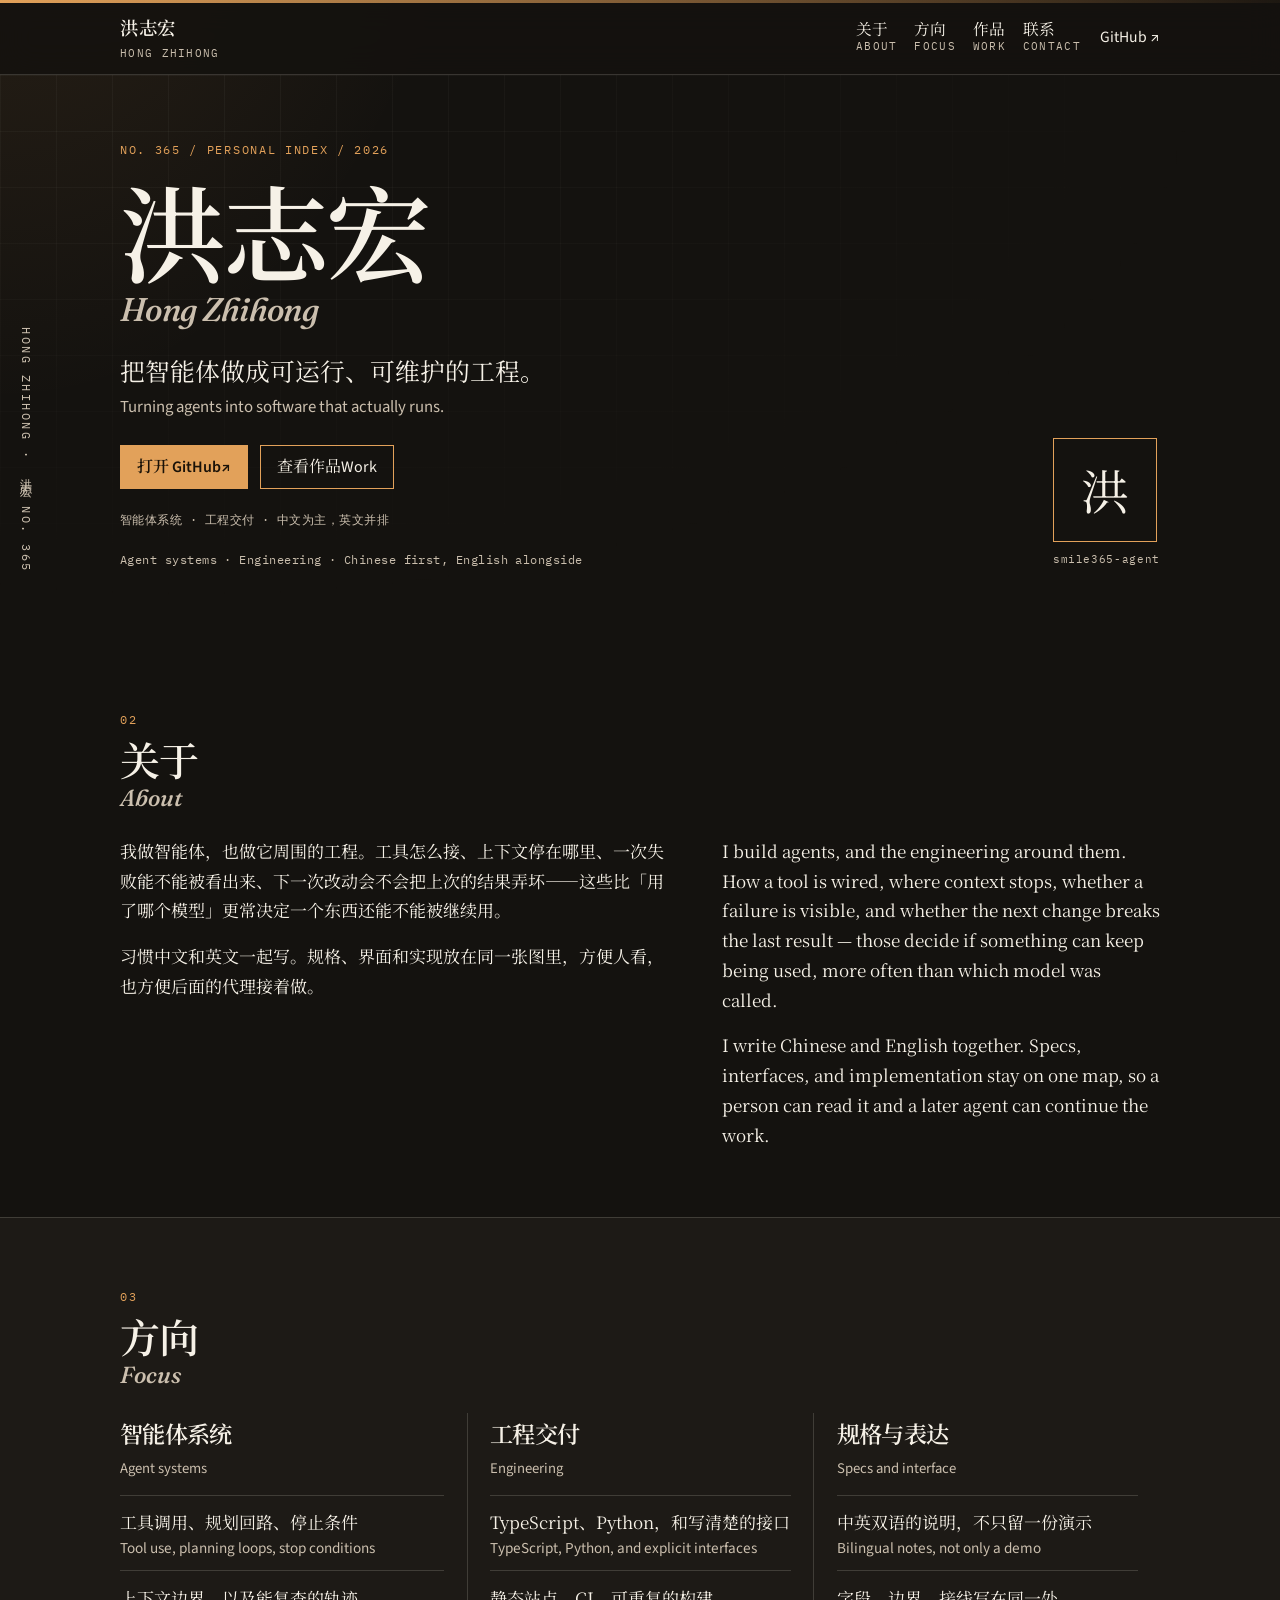
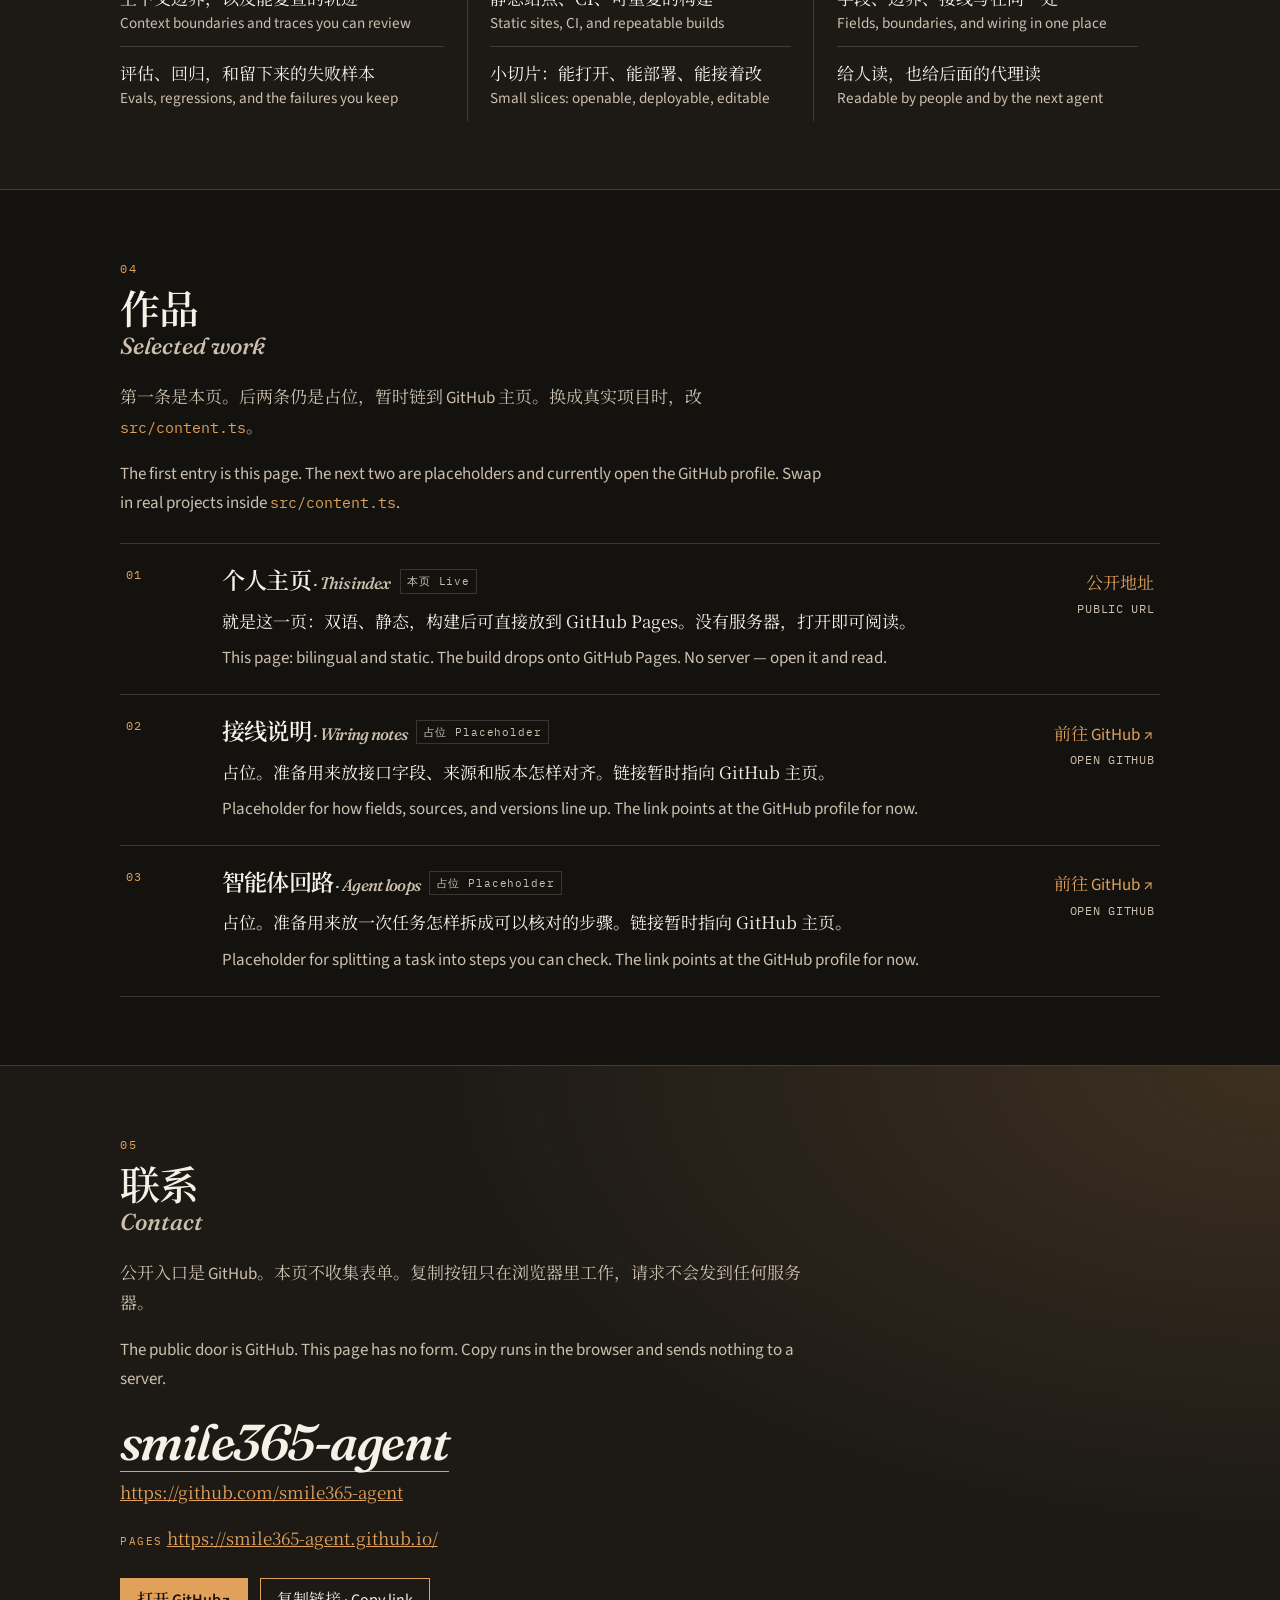
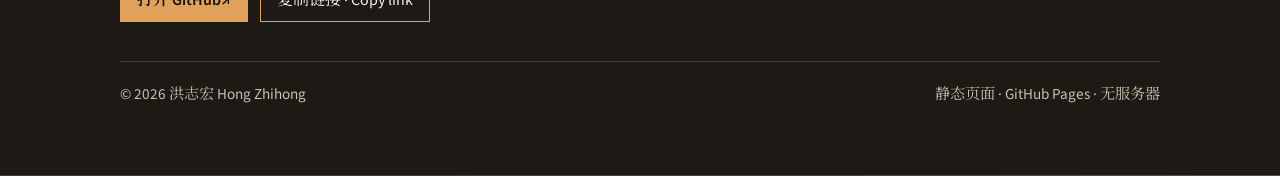
==== index.html @ 544eebd2 "Publish personal homepage" ====
<!doctype html>
<html lang="zh-CN">
  <head>
    <meta charset="UTF-8" />
    <link rel="icon" type="image/svg+xml" href="./favicon.svg" />
    <meta name="viewport" content="width=device-width, initial-scale=1.0" />
    <meta name="theme-color" content="#14120f" />
    <meta
      name="description"
      content="洪志宏 Hong Zhihong。把智能体做成可运行、可维护的工程。Personal index for agent systems and engineering."
    />
    <meta name="author" content="洪志宏" />
    <link rel="canonical" href="https://smile365-agent.github.io/" />
    <meta property="og:title" content="洪志宏 · Hong Zhihong" />
    <meta
      property="og:description"
      content="把智能体做成可运行、可维护的工程。Turning agents into software that actually runs."
    />
    <meta property="og:type" content="website" />
    <meta property="og:url" content="https://smile365-agent.github.io/" />
    <meta property="og:locale" content="zh_CN" />
    <meta property="og:locale:alternate" content="en_US" />
    <link rel="preconnect" href="https://fonts.googleapis.com" />
    <link rel="preconnect" href="https://fonts.gstatic.com" crossorigin />
    <link
      href="https://fonts.googleapis.com/css2?family=Fraunces:ital,opsz,wght@0,9..144,560;1,9..144,500&family=IBM+Plex+Mono:wght@400;500&family=Noto+Serif+SC:wght@500;600&family=Source+Sans+3:ital,wght@0,400;0,600;1,400&display=swap"
      rel="stylesheet"
    />
    <title>洪志宏 · Hong Zhihong</title>
    <script type="module">
var e=(e,t)=>()=>(t||(e((t={exports:{}}).exports,t,t.exports),e=null),t.exports),t=e((e=>{var t=Symbol.for(`react.transitional.element`),n=Symbol.for(`react.portal`),r=Symbol.for(`react.fragment`),i=Symbol.for(`react.strict_mode`),a=Symbol.for(`react.profiler`),o=Symbol.for(`react.consumer`),s=Symbol.for(`react.context`),c=Symbol.for(`react.forward_ref`),l=Symbol.for(`react.suspense`),u=Symbol.for(`react.memo`),d=Symbol.for(`react.lazy`),f=Symbol.for(`react.activity`),p=Symbol.for(`react.view_transition`),m=Symbol.iterator;function h(e){return typeof e!=`object`||!e?null:(e=m&&e[m]||e[`@@iterator`],typeof e==`function`?e:null)}var g={isMounted:function(){return!1},enqueueForceUpdate:function(){},enqueueReplaceState:function(){},enqueueSetState:function(){}},_=Object.assign,v={};function y(e,t,n){this.props=e,this.context=t,this.refs=v,this.updater=n||g}y.prototype.isReactComponent={},y.prototype.setState=function(e,t){if(typeof e!=`object`&&typeof e!=`function`&&e!=null)throw Error(`takes an object of state variables to update or a function which returns an object of state variables.`);this.updater.enqueueSetState(this,e,t,`setState`)},y.prototype.forceUpdate=function(e){this.updater.enqueueForceUpdate(this,e,`forceUpdate`)};function b(){}b.prototype=y.prototype;function ee(e,t,n){this.props=e,this.context=t,this.refs=v,this.updater=n||g}var te=ee.prototype=new b;te.constructor=ee,_(te,y.prototype),te.isPureReactComponent=!0;var ne=Array.isArray;function re(){}var x={H:null,A:null,T:null,S:null},ie=Object.prototype.hasOwnProperty;function S(e,n,r){var i=r.ref;return{$$typeof:t,type:e,key:n,ref:i===void 0?null:i,props:r}}function ae(e,t){return S(e.type,t,e.props)}function oe(e){return typeof e==`object`&&!!e&&e.$$typeof===t}function se(e){var t={"=":`=0`,":":`=2`};return`$`+e.replace(/[=:]/g,function(e){return t[e]})}var ce=/\/+/g;function le(e,t){return typeof e==`object`&&e&&e.key!=null?se(``+e.key):t.toString(36)}function ue(e){switch(e.status){case`fulfilled`:return e.value;case`rejected`:throw e.reason;default:switch(typeof e.status==`string`?e.then(re,re):(e.status=`pending`,e.then(function(t){e.status===`pending`&&(e.status=`fulfilled`,e.value=t)},function(t){e.status===`pending`&&(e.status=`rejected`,e.reason=t)})),e.status){case`fulfilled`:return e.value;case`rejected`:throw e.reason}}throw e}function de(e,r,i,a,o){var s=typeof e;(s===`undefined`||s===`boolean`)&&(e=null);var c=!1;if(e===null)c=!0;else switch(s){case`bigint`:case`string`:case`number`:c=!0;break;case`object`:switch(e.$$typeof){case t:case n:c=!0;break;case d:return c=e._init,de(c(e._payload),r,i,a,o)}}if(c)return o=o(e),c=a===``?`.`+le(e,0):a,ne(o)?(i=``,c!=null&&(i=c.replace(ce,`$&/`)+`/`),de(o,r,i,``,function(e){return e})):o!=null&&(oe(o)&&(o=ae(o,i+(o.key==null||e&&e.key===o.key?``:(``+o.key).replace(ce,`$&/`)+`/`)+c)),r.push(o)),1;c=0;var l=a===``?`.`:a+`:`;if(ne(e))for(var u=0;u<e.length;u++)a=e[u],s=l+le(a,u),c+=de(a,r,i,s,o);else if(u=h(e),typeof u==`function`)for(e=u.call(e),u=0;!(a=e.next()).done;)a=a.value,s=l+le(a,u++),c+=de(a,r,i,s,o);else if(s===`object`){if(typeof e.then==`function`)return de(ue(e),r,i,a,o);throw r=String(e),Error(`Objects are not valid as a React child (found: `+(r===`[object Object]`?`object with keys {`+Object.keys(e).join(`, `)+`}`:r)+`). If you meant to render a collection of children, use an array instead.`)}return c}function fe(e,t,n){if(e==null)return e;var r=[],i=0;return de(e,r,``,``,function(e){return t.call(n,e,i++)}),r}function pe(e){if(e._status===-1){var t=e._result,n=t();n.then(function(t){(e._status===0||e._status===-1)&&(e._status=1,e._result=t,n.status===void 0&&(n.status=`fulfilled`,n.value=t))},function(t){(e._status===0||e._status===-1)&&(e._status=2,e._result=t,n.status===void 0&&(n.status=`rejected`,n.reason=t))}),e._status===-1&&(e._status=0,e._result=n)}if(e._status===1)return e._result.default;throw e._result}var me=typeof reportError==`function`?reportError:function(e){if(typeof window==`object`&&typeof window.ErrorEvent==`function`){var t=new window.ErrorEvent(`error`,{bubbles:!0,cancelable:!0,message:typeof e==`object`&&e&&typeof e.message==`string`?String(e.message):String(e),error:e});if(!window.dispatchEvent(t))return}else if(typeof process==`object`&&typeof process.emit==`function`){process.emit(`uncaughtException`,e);return}console.error(e)};function he(e){var t=x.T,n={};n.types=t===null?null:t.types,x.T=n;try{var r=e(),i=x.S;i!==null&&i(n,r),typeof r==`object`&&r&&typeof r.then==`function`&&r.then(re,me)}catch(e){me(e)}finally{t!==null&&n.types!==null&&(t.types=n.types),x.T=t}}function ge(e){var t=x.T;if(t!==null){var n=t.types;n===null?t.types=[e]:n.indexOf(e)===-1&&n.push(e)}else he(ge.bind(null,e))}var _e={map:fe,forEach:function(e,t,n){fe(e,function(){t.apply(this,arguments)},n)},count:function(e){var t=0;return fe(e,function(){t++}),t},toArray:function(e){return fe(e,function(e){return e})||[]},only:function(e){if(!oe(e))throw Error(`React.Children.only expected to receive a single React element child.`);return e}};e.Activity=f,e.Children=_e,e.Component=y,e.Fragment=r,e.Profiler=a,e.PureComponent=ee,e.StrictMode=i,e.Suspense=l,e.ViewTransition=p,e.__CLIENT_INTERNALS_DO_NOT_USE_OR_WARN_USERS_THEY_CANNOT_UPGRADE=x,e.__COMPILER_RUNTIME={__proto__:null,c:function(e){return x.H.useMemoCache(e)}},e.addTransitionType=ge,e.cache=function(e){return function(){return e.apply(null,arguments)}},e.cacheSignal=function(){return null},e.cloneElement=function(e,t,n){if(e==null)throw Error(`The argument must be a React element, but you passed `+e+`.`);var r=_({},e.props),i=e.key;if(t!=null)for(a in t.key!==void 0&&(i=``+t.key),t)!ie.call(t,a)||a===`key`||a===`__self`||a===`__source`||a===`ref`&&t.ref===void 0||(r[a]=t[a]);var a=arguments.length-2;if(a===1)r.children=n;else if(1<a){for(var o=Array(a),s=0;s<a;s++)o[s]=arguments[s+2];r.children=o}return S(e.type,i,r)},e.createContext=function(e){return e={$$typeof:s,_currentValue:e,_currentValue2:e,_threadCount:0,Provider:null,Consumer:null},e.Provider=e,e.Consumer={$$typeof:o,_context:e},e},e.createElement=function(e,t,n){var r,i={},a=null;if(t!=null)for(r in t.key!==void 0&&(a=``+t.key),t)ie.call(t,r)&&r!==`key`&&r!==`__self`&&r!==`__source`&&(i[r]=t[r]);var o=arguments.length-2;if(o===1)i.children=n;else if(1<o){for(var s=Array(o),c=0;c<o;c++)s[c]=arguments[c+2];i.children=s}if(e&&e.defaultProps)for(r in o=e.defaultProps,o)i[r]===void 0&&(i[r]=o[r]);return S(e,a,i)},e.createRef=function(){return{current:null}},e.forwardRef=function(e){return{$$typeof:c,render:e}},e.isValidElement=oe,e.lazy=function(e){return{$$typeof:d,_payload:{_status:-1,_result:e},_init:pe}},e.memo=function(e,t){return{$$typeof:u,type:e,compare:t===void 0?null:t}},e.startTransition=he,e.unstable_useCacheRefresh=function(){return x.H.useCacheRefresh()},e.use=function(e){return x.H.use(e)},e.useActionState=function(e,t,n){return x.H.useActionState(e,t,n)},e.useCallback=function(e,t){return x.H.useCallback(e,t)},e.useContext=function(e){return x.H.useContext(e)},e.useDebugValue=function(){},e.useDeferredValue=function(e,t){return x.H.useDeferredValue(e,t)},e.useEffect=function(e,t){return x.H.useEffect(e,t)},e.useEffectEvent=function(e){return x.H.useEffectEvent(e)},e.useId=function(){return x.H.useId()},e.useImperativeHandle=function(e,t,n){return x.H.useImperativeHandle(e,t,n)},e.useInsertionEffect=function(e,t){return x.H.useInsertionEffect(e,t)},e.useLayoutEffect=function(e,t){return x.H.useLayoutEffect(e,t)},e.useMemo=function(e,t){return x.H.useMemo(e,t)},e.useOptimistic=function(e,t){return x.H.useOptimistic(e,t)},e.useReducer=function(e,t,n){return x.H.useReducer(e,t,n)},e.useRef=function(e){return x.H.useRef(e)},e.useState=function(e){return x.H.useState(e)},e.useSyncExternalStore=function(e,t,n){return x.H.useSyncExternalStore(e,t,n)},e.useTransition=function(){return x.H.useTransition()},e.version=`19.3.1`})),n=e(((e,n)=>{n.exports=t()})),r=e((e=>{function t(e,t){var n=e.length;e.push(t);a:for(;0<n;){var r=n-1>>>1,a=e[r];if(0<i(a,t))e[r]=t,e[n]=a,n=r;else break a}}function n(e){return e.length===0?null:e[0]}function r(e){if(e.length===0)return null;var t=e[0],n=e.pop();if(n!==t){e[0]=n;a:for(var r=0,a=e.length,o=a>>>1;r<o;){var s=2*(r+1)-1,c=e[s],l=s+1,u=e[l];if(0>i(c,n))l<a&&0>i(u,c)?(e[r]=u,e[l]=n,r=l):(e[r]=c,e[s]=n,r=s);else if(l<a&&0>i(u,n))e[r]=u,e[l]=n,r=l;else break a}}return t}function i(e,t){var n=e.sortIndex-t.sortIndex;return n===0?e.id-t.id:n}if(e.unstable_now=void 0,typeof performance==`object`&&typeof performance.now==`function`){var a=performance;e.unstable_now=function(){return a.now()}}else{var o=Date,s=o.now();e.unstable_now=function(){return o.now()-s}}var c=[],l=[],u=1,d=null,f=3,p=!1,m=!1,h=!1,g=!1,_=typeof setTimeout==`function`?setTimeout:null,v=typeof clearTimeout==`function`?clearTimeout:null,y=typeof setImmediate<`u`?setImmediate:null;function b(e){for(var i=n(l);i!==null;){if(i.callback===null)r(l);else if(i.startTime<=e)r(l),i.sortIndex=i.expirationTime,t(c,i);else break;i=n(l)}}function ee(e){if(h=!1,b(e),!m){if(n(c)!==null)m=!0,te||(te=!0,ae());else{var t=n(l);t!==null&&ce(ee,t.startTime-e)}}}var te=!1,ne=-1,re=5,x=-1;function ie(){return g?!0:!(e.unstable_now()-x<re)}function S(){if(g=!1,te){var t=e.unstable_now();x=t;var i=!0;try{a:{m=!1,h&&(h=!1,v(ne),ne=-1),p=!0;var a=f;try{b:{for(b(t),d=n(c);d!==null&&!(d.expirationTime>t&&ie());){var o=d.callback;if(typeof o==`function`){d.callback=null,f=d.priorityLevel;var s=o(d.expirationTime<=t);if(t=e.unstable_now(),typeof s==`function`){d.callback=s,b(t),i=!0;break b}d===n(c)&&r(c),b(t)}else r(c);d=n(c)}if(d!==null)i=!0;else{var u=n(l);u!==null&&ce(ee,u.startTime-t),i=!1}}break a}finally{d=null,f=a,p=!1}i=void 0}}finally{i?ae():te=!1}}}var ae;if(typeof y==`function`)ae=function(){y(S)};else if(typeof MessageChannel<`u`){var oe=new MessageChannel,se=oe.port2;oe.port1.onmessage=S,ae=function(){se.postMessage(null)}}else ae=function(){_(S,0)};function ce(t,n){ne=_(function(){t(e.unstable_now())},n)}e.unstable_IdlePriority=5,e.unstable_ImmediatePriority=1,e.unstable_LowPriority=4,e.unstable_NormalPriority=3,e.unstable_Profiling=null,e.unstable_UserBlockingPriority=2,e.unstable_cancelCallback=function(e){e.callback=null},e.unstable_forceFrameRate=function(e){0>e||125<e?console.error(`forceFrameRate takes a positive int between 0 and 125, forcing frame rates higher than 125 fps is not supported`):re=0<e?Math.floor(1e3/e):5},e.unstable_getCurrentPriorityLevel=function(){return f},e.unstable_next=function(e){switch(f){case 1:case 2:case 3:var t=3;break;default:t=f}var n=f;f=t;try{return e()}finally{f=n}},e.unstable_requestPaint=function(){g=!0},e.unstable_runWithPriority=function(e,t){switch(e){case 1:case 2:case 3:case 4:case 5:break;default:e=3}var n=f;f=e;try{return t()}finally{f=n}},e.unstable_scheduleCallback=function(r,i,a){var o=e.unstable_now();switch(typeof a==`object`&&a?(a=a.delay,a=typeof a==`number`&&0<a?o+a:o):a=o,r){case 1:var s=-1;break;case 2:s=250;break;case 5:s=1073741823;break;case 4:s=1e4;break;default:s=5e3}return s=a+s,r={id:u++,callback:i,priorityLevel:r,startTime:a,expirationTime:s,sortIndex:-1},a>o?(r.sortIndex=a,t(l,r),n(c)===null&&r===n(l)&&(h?(v(ne),ne=-1):h=!0,ce(ee,a-o))):(r.sortIndex=s,t(c,r),m||p||(m=!0,te||(te=!0,ae()))),r},e.unstable_shouldYield=ie,e.unstable_wrapCallback=function(e){var t=f;return function(){var n=f;f=t;try{return e.apply(this,arguments)}finally{f=n}}}})),i=e(((e,t)=>{t.exports=r()})),a=e((e=>{var t=n();function r(e){var t=`https://react.dev/errors/`+e;if(1<arguments.length){t+=`?args[]=`+encodeURIComponent(arguments[1]);for(var n=2;n<arguments.length;n++)t+=`&args[]=`+encodeURIComponent(arguments[n])}return`Minified React error #`+e+`; visit `+t+` for the full message or use the non-minified dev environment for full errors and additional helpful warnings.`}function i(){}var a={d:{f:i,r:function(){throw Error(r(522))},D:i,C:i,L:i,m:i,X:i,S:i,M:i},p:0,findDOMNode:null},o=Symbol.for(`react.portal`),s=Symbol.for(`react.recoverable`),c=Symbol.for(`react.optimistic_key`);function l(e,t,n){var r=3<arguments.length&&arguments[3]!==void 0?arguments[3]:null;return{$$typeof:o,key:r==null?null:r===c?c:``+r,children:e,containerInfo:t,implementation:n}}var u=t.__CLIENT_INTERNALS_DO_NOT_USE_OR_WARN_USERS_THEY_CANNOT_UPGRADE;function d(e,t){if(e===`font`)return``;if(typeof t==`string`)return t===`use-credentials`?t:``}e.__DOM_INTERNALS_DO_NOT_USE_OR_WARN_USERS_THEY_CANNOT_UPGRADE=a,e.browser=function(e){return{$$typeof:s,_reason:e}},e.createPortal=function(e,t){var n=2<arguments.length&&arguments[2]!==void 0?arguments[2]:null;if(!t||t.nodeType!==1&&t.nodeType!==9&&t.nodeType!==11)throw Error(r(299));return l(e,t,null,n)},e.flushSync=function(e){var t=u.T,n=a.p;try{if(u.T=null,a.p=2,e)return e()}finally{u.T=t,a.p=n,a.d.f()}},e.preconnect=function(e,t){typeof e==`string`&&(t?(t=t.crossOrigin,t=typeof t==`string`?t===`use-credentials`?t:``:void 0):t=null,a.d.C(e,t))},e.prefetchDNS=function(e){typeof e==`string`&&a.d.D(e)},e.preinit=function(e,t){if(typeof e==`string`&&t&&typeof t.as==`string`){var n=t.as,r=d(n,t.crossOrigin),i=typeof t.integrity==`string`?t.integrity:void 0,o=typeof t.fetchPriority==`string`?t.fetchPriority:void 0;n===`style`?a.d.S(e,typeof t.precedence==`string`?t.precedence:void 0,{crossOrigin:r,integrity:i,fetchPriority:o}):n===`script`&&a.d.X(e,{crossOrigin:r,integrity:i,fetchPriority:o,nonce:typeof t.nonce==`string`?t.nonce:void 0})}},e.preinitModule=function(e,t){if(typeof e==`string`){if(typeof t==`object`&&t){if(t.as==null||t.as===`script`){var n=d(t.as,t.crossOrigin);a.d.M(e,{crossOrigin:n,integrity:typeof t.integrity==`string`?t.integrity:void 0,nonce:typeof t.nonce==`string`?t.nonce:void 0,fetchPriority:typeof t.fetchPriority==`string`?t.fetchPriority:void 0})}}else t??a.d.M(e)}},e.preload=function(e,t){if(typeof e==`string`&&typeof t==`object`&&t&&typeof t.as==`string`){var n=t.as,r=d(n,t.crossOrigin);a.d.L(e,n,{crossOrigin:r,integrity:typeof t.integrity==`string`?t.integrity:void 0,nonce:typeof t.nonce==`string`?t.nonce:void 0,type:typeof t.type==`string`?t.type:void 0,fetchPriority:typeof t.fetchPriority==`string`?t.fetchPriority:void 0,referrerPolicy:typeof t.referrerPolicy==`string`?t.referrerPolicy:void 0,imageSrcSet:typeof t.imageSrcSet==`string`?t.imageSrcSet:void 0,imageSizes:typeof t.imageSizes==`string`?t.imageSizes:void 0,media:typeof t.media==`string`?t.media:void 0})}},e.preloadModule=function(e,t){if(typeof e==`string`){if(t){var n=d(t.as,t.crossOrigin);a.d.m(e,{as:typeof t.as==`string`&&t.as!==`script`?t.as:void 0,crossOrigin:n,integrity:typeof t.integrity==`string`?t.integrity:void 0,nonce:typeof t.nonce==`string`?t.nonce:void 0,fetchPriority:typeof t.fetchPriority==`string`?t.fetchPriority:void 0})}else a.d.m(e)}},e.requestFormReset=function(e){a.d.r(e)},e.unstable_batchedUpdates=function(e,t){return e(t)},e.useFormState=function(e,t,n){return u.H.useFormState(e,t,n)},e.useFormStatus=function(){return u.H.useHostTransitionStatus()},e.version=`19.3.1`})),o=e(((e,t)=>{function n(){if(typeof __REACT_DEVTOOLS_GLOBAL_HOOK__<`u`&&typeof __REACT_DEVTOOLS_GLOBAL_HOOK__.checkDCE==`function`)try{__REACT_DEVTOOLS_GLOBAL_HOOK__.checkDCE(n)}catch(e){console.error(e)}}n(),t.exports=a()})),s=e((e=>{var t=i(),r=n(),a=o();function s(e){var t=`https://react.dev/errors/`+e;if(1<arguments.length){t+=`?args[]=`+encodeURIComponent(arguments[1]);for(var n=2;n<arguments.length;n++)t+=`&args[]=`+encodeURIComponent(arguments[n])}return`Minified React error #`+e+`; visit `+t+` for the full message or use the non-minified dev environment for full errors and additional helpful warnings.`}function c(e){return!(!e||e.nodeType!==1&&e.nodeType!==9&&e.nodeType!==11)}function l(e){for(var t=e,n=t;n&&!n.alternate;)t=n,t.flags&4098&&(e=t.return),n=t.return;for(;t.return;)t=t.return;return t.tag===3?e:null}function u(e){if(e.tag===13){var t=e.memoizedState;if(t===null&&(e=e.alternate,e!==null&&(t=e.memoizedState)),t!==null)return t.dehydrated}return null}function d(e){if(e.tag===31){var t=e.memoizedState;if(t===null&&(e=e.alternate,e!==null&&(t=e.memoizedState)),t!==null)return t.dehydrated}return null}function f(e){if(l(e)!==e)throw Error(s(188))}function p(e){var t=e.alternate;if(!t){if(t=l(e),t===null)throw Error(s(188));return t===e?e:null}for(var n=e,r=t;;){var i=n.return;if(i===null)break;var a=i.alternate;if(a===null){if(r=i.return,r!==null){n=r;continue}break}if(i.child===a.child){for(a=i.child;a;){if(a===n)return f(i),e;if(a===r)return f(i),t;a=a.sibling}throw Error(s(188))}if(n.return!==r.return)n=i,r=a;else{for(var o=!1,c=i.child;c;){if(c===n){o=!0,n=i,r=a;break}if(c===r){o=!0,r=i,n=a;break}c=c.sibling}if(!o){for(c=a.child;c;){if(c===n){o=!0,n=a,r=i;break}if(c===r){o=!0,r=a,n=i;break}c=c.sibling}if(!o)throw Error(s(189))}}if(n.alternate!==r)throw Error(s(190))}if(n.tag!==3)throw Error(s(188));return n.stateNode.current===n?e:t}function m(e){var t=e.tag;if(t===5||t===26||t===27||t===6)return e;for(e=e.child;e!==null;){if(t=m(e),t!==null)return t;e=e.sibling}return null}function h(e,t,n,r,i,a){for(;e!==null;){if((e.tag===5||e.tag===27||e.tag===6)&&n(e,r,i,a)||(e.tag!==22||e.memoizedState===null)&&(t||e.tag!==5&&e.tag!==27)&&h(e.child,t,n,r,i,a))return!0;e=e.sibling}return!1}function g(e){for(e=e.return;e!==null;){if(e.tag===3||e.tag===5||e.tag===27)return e;e=e.return}return null}function _(e){var t=!1;for(e=e.return;e!==null&&(e.tag===4&&(t=!0),e.tag!==3&&e.tag!==5&&e.tag!==27);)e=e.return;return t}function v(e){var t=[null,null],n=g(e);return n===null||y(t,e,n.child,{foundSelf:!1}),t}function y(e,t,n,r){for(;n!==null;){if(n===t)r.foundSelf=!0;else if(n.tag===5||n.tag===27||n.tag===6){if(r.foundSelf)return e[1]=n,!0;e[0]=n}else if((n.tag!==22||n.memoizedState===null)&&y(e,t,n.child,r))return!0;n=n.sibling}return!1}function b(e){switch(e.tag){case 5:case 27:case 6:return e.stateNode;case 3:return e.stateNode.containerInfo;default:throw Error(s(559))}}var ee=null,te=null;function ne(e,t,n){return e===n||e===t&&(ee=e,!0)}function re(e,t,n){return e===n?(te=e,!1):e===t&&(te!==null&&(ee=e),!0)}function x(e){if(e===null)return null;do e=e===null?null:e.return;while(e&&e.tag!==5&&e.tag!==27&&e.tag!==3);return e||null}function ie(e,t,n){for(var r=0,i=e;i;i=n(i))r++;i=0;for(var a=t;a;a=n(a))i++;for(;0<r-i;)e=n(e),r--;for(;0<i-r;)t=n(t),i--;for(;r--;){if(e===t||t!==null&&e===t.alternate)return e;e=n(e),t=n(t)}return null}var S=Object.assign,ae=Symbol.for(`react.element`),oe=Symbol.for(`react.transitional.element`),se=Symbol.for(`react.portal`),ce=Symbol.for(`react.fragment`),le=Symbol.for(`react.strict_mode`),ue=Symbol.for(`react.profiler`),de=Symbol.for(`react.consumer`),fe=Symbol.for(`react.context`),pe=Symbol.for(`react.forward_ref`),me=Symbol.for(`react.suspense`),he=Symbol.for(`react.suspense_list`),ge=Symbol.for(`react.memo`),_e=Symbol.for(`react.lazy`),ve=Symbol.for(`react.activity`),ye=Symbol.for(`react.legacy_hidden`),be=Symbol.for(`react.memo_cache_sentinel`),xe=Symbol.for(`react.view_transition`),Se=Symbol.for(`react.recoverable`),Ce=Symbol.iterator;function we(e){return typeof e!=`object`||!e?null:(e=Ce&&e[Ce]||e[`@@iterator`],typeof e==`function`?e:null)}var Te=Symbol.for(`react.client.reference`);function Ee(e){if(e==null)return null;if(typeof e==`function`)return e.$$typeof===Te?null:e.displayName||e.name||null;if(typeof e==`string`)return e;switch(e){case ce:return`Fragment`;case ue:return`Profiler`;case le:return`StrictMode`;case me:return`Suspense`;case he:return`SuspenseList`;case ve:return`Activity`;case xe:return`ViewTransition`}if(typeof e==`object`)switch(e.$$typeof){case se:return`Portal`;case fe:return e.displayName||`Context`;case de:return(e._context.displayName||`Context`)+`.Consumer`;case pe:var t=e.render;return e=e.displayName,e||=(e=t.displayName||t.name||``,e===``?`ForwardRef`:`ForwardRef(`+e+`)`),e;case ge:return t=e.displayName||null,t===null?Ee(e.type)||`Memo`:t;case _e:t=e._payload,e=e._init;try{return Ee(e(t))}catch{}}return null}var De=Array.isArray,C=r.__CLIENT_INTERNALS_DO_NOT_USE_OR_WARN_USERS_THEY_CANNOT_UPGRADE,w=a.__DOM_INTERNALS_DO_NOT_USE_OR_WARN_USERS_THEY_CANNOT_UPGRADE,Oe={pending:!1,data:null,method:null,action:null},ke=[],Ae=-1;function je(e){return{current:e}}function Me(e){0>Ae||(e.current=ke[Ae],ke[Ae]=null,Ae--)}function T(e,t){Ae++,ke[Ae]=e.current,e.current=t}var Ne=je(null),Pe=je(null),Fe=je(null),Ie=je(null);function Le(e,t){switch(T(Fe,t),T(Pe,e),T(Ne,null),t.nodeType){case 9:case 11:e=(e=t.documentElement)&&(e=e.namespaceURI)?up(e):0;break;default:if(e=t.tagName,t=t.namespaceURI)t=up(t),e=dp(t,e);else switch(e){case`svg`:e=1;break;case`math`:e=2;break;default:e=0}}Me(Ne),T(Ne,e)}function Re(){Me(Ne),Me(Pe),Me(Fe)}function ze(e){var t=e.memoizedState;t!==null&&(sh._currentValue=t.memoizedState,T(Ie,e)),t=Ne.current;var n=dp(t,e.type);t!==n&&(T(Pe,e),T(Ne,n))}function Be(e){Pe.current===e&&(Me(Ne),Me(Pe)),Ie.current===e&&(Me(Ie),sh._currentValue=Oe)}var Ve,He;function Ue(e){if(Ve===void 0)try{throw Error()}catch(e){var t=e.stack.trim().match(/\n( *(at )?)/);Ve=t&&t[1]||``,He=-1<e.stack.indexOf(`
    at`)?` (<anonymous>)`:-1<e.stack.indexOf(`@`)?`@unknown:0:0`:``}return`
`+Ve+e+He}var We=!1;function Ge(e,t){if(!e||We)return``;We=!0;var n=Error.prepareStackTrace;Error.prepareStackTrace=void 0;try{var r={DetermineComponentFrameRoot:function(){try{if(t){var n=function(){throw Error()};if(Object.defineProperty(n.prototype,"props",{set:function(){throw Error()}}),typeof Reflect==`object`&&Reflect.construct){try{Reflect.construct(n,[])}catch(e){var r=e}Reflect.construct(e,[],n)}else{try{n.call()}catch(e){r=e}n=!1;try{var i=Object.getOwnPropertyDescriptor(e.prototype,`props`);Object.defineProperty(e.prototype,"props",{configurable:!0,set:function(){throw Error()}}),n=!0,new e}finally{n&&(i===void 0?delete e.prototype.props:Object.defineProperty(e.prototype,"props",i))}}}else{try{throw Error()}catch(e){r=e}(n=e())&&typeof n.catch==`function`&&n.catch(function(){})}}catch(e){if(e&&r&&typeof e.stack==`string`)return[e.stack,r.stack]}return[null,null]}};r.DetermineComponentFrameRoot.displayName=`DetermineComponentFrameRoot`;var i=Object.getOwnPropertyDescriptor(r.DetermineComponentFrameRoot,`name`);i&&i.configurable&&Object.defineProperty(r.DetermineComponentFrameRoot,"name",{value:`DetermineComponentFrameRoot`});var a=r.DetermineComponentFrameRoot(),o=a[0],s=a[1];if(o&&s){var c=o.split(`
`),l=s.split(`
`);for(i=r=0;r<c.length&&!c[r].includes(`DetermineComponentFrameRoot`);)r++;for(;i<l.length&&!l[i].includes(`DetermineComponentFrameRoot`);)i++;if(r===c.length||i===l.length)for(r=c.length-1,i=l.length-1;1<=r&&0<=i&&c[r]!==l[i];)i--;for(;1<=r&&0<=i;r--,i--)if(c[r]!==l[i]){if(r!==1||i!==1)do if(r--,i--,0>i||c[r]!==l[i]){var u=`
`+c[r].replace(` at new `,` at `);return e.displayName&&u.includes(`<anonymous>`)&&(u=u.replace(`<anonymous>`,e.displayName)),u}while(1<=r&&0<=i);break}}}finally{We=!1,Error.prepareStackTrace=n}return(n=e?e.displayName||e.name:``)?Ue(n):``}function Ke(e,t){switch(e.tag){case 26:case 27:case 5:return Ue(e.type);case 16:return Ue(`Lazy`);case 13:return e.child!==t&&t!==null?Ue(`Suspense Fallback`):Ue(`Suspense`);case 19:return Ue(`SuspenseList`);case 0:case 15:return Ge(e.type,!1);case 11:return Ge(e.type.render,!1);case 1:return Ge(e.type,!0);case 31:return Ue(`Activity`);case 30:return Ue(`ViewTransition`);default:return``}}function qe(e){try{var t=``,n=null;do t+=Ke(e,n),n=e,e=e.return;while(e);return t}catch(e){return`
Error generating stack: `+e.message+`
`+e.stack}}var Je=Object.prototype.hasOwnProperty,Ye=t.unstable_scheduleCallback,Xe=t.unstable_cancelCallback,Ze=t.unstable_shouldYield,Qe=t.unstable_requestPaint,$e=t.unstable_now,et=t.unstable_getCurrentPriorityLevel,tt=t.unstable_ImmediatePriority,nt=t.unstable_UserBlockingPriority,rt=t.unstable_NormalPriority,it=t.unstable_LowPriority,at=t.unstable_IdlePriority,ot=t.log,st=t.unstable_setDisableYieldValue,ct=null,lt=null;function ut(e){if(typeof ot==`function`&&st(e),lt&&typeof lt.setStrictMode==`function`)try{lt.setStrictMode(ct,e)}catch{}}var dt=Math.clz32?Math.clz32:mt,ft=Math.log,pt=Math.LN2;function mt(e){return e>>>=0,e===0?32:31-(ft(e)/pt|0)|0}var ht=256,gt=262144,_t=4194304;function vt(e){var t=e&42;if(t!==0)return t;switch(e&-e){case 1:return 1;case 2:return 2;case 4:return 4;case 8:return 8;case 16:return 16;case 32:return 32;case 64:return 64;case 128:return 128;case 256:case 512:case 1024:case 2048:case 4096:case 8192:case 16384:case 32768:case 65536:case 131072:return e&-e;case 262144:case 524288:case 1048576:case 2097152:return e&3932160;case 4194304:case 8388608:case 16777216:case 33554432:return e&62914560;case 67108864:return 67108864;case 134217728:return 134217728;case 268435456:return 268435456;case 536870912:return 536870912;case 1073741824:return 0;default:return e}}function yt(e,t,n){var r=e.pendingLanes;if(r===0)return 0;var i=0,a=e.suspendedLanes,o=e.pingedLanes;e=e.warmLanes;var s=r&134217727;return s===0?(s=r&~a,s===0?o===0?n||(n=r&~e,n!==0&&(i=vt(n))):i=vt(o):i=vt(s)):(r=s&~a,r===0?(o&=s,o===0?n||(n=s&~e,n!==0&&(i=vt(n))):i=vt(o)):i=vt(r)),i===0?0:t!==0&&t!==i&&(t&a)===0&&(a=i&-i,n=t&-t,a>=n||a===32&&n&4194048)?t:i}function bt(e,t){return(e.pendingLanes&~(e.suspendedLanes&~e.pingedLanes)&t)===0}function xt(e,t){t&8&&(t|=t&32);var n=e.entangledLanes;if(n!==0)for(e=e.entanglements,n&=t;0<n;){var r=31-dt(n),i=1<<r;t|=e[r],n&=~i}return t}function St(e,t){switch(e){case 1:case 2:case 4:case 8:case 64:return t+250;case 16:case 32:case 128:case 256:case 512:case 1024:case 2048:case 4096:case 8192:case 16384:case 32768:case 65536:case 131072:case 262144:case 524288:case 1048576:case 2097152:return t+5e3;case 4194304:case 8388608:case 16777216:case 33554432:return-1;case 67108864:case 134217728:case 268435456:case 536870912:case 1073741824:return-1;default:return-1}}function Ct(){var e=_t;return _t<<=1,!(_t&62914560)&&(_t=4194304),e}function wt(e){for(var t=[],n=0;31>n;n++)t.push(e);return t}function Tt(e,t){e.pendingLanes|=t,t!==268435456&&(e.suspendedLanes=0,e.pingedLanes=0,e.warmLanes=0)}function Et(e,t,n,r,i,a){var o=e.pendingLanes;e.pendingLanes=n,e.suspendedLanes=0,e.pingedLanes=0,e.warmLanes=0,e.expiredLanes&=n,e.entangledLanes&=n,e.errorRecoveryDisabledLanes&=n,e.shellSuspendCounter=0;var s=e.entanglements,c=e.expirationTimes,l=e.hiddenUpdates;for(n=o&~n;0<n;){var u=31-dt(n),d=1<<u;s[u]=0,c[u]=-1;var f=l[u];if(f!==null)for(l[u]=null,u=0;u<f.length;u++){var p=f[u];p!==null&&(p.lane&=-536870913)}n&=~d}r!==0&&Dt(e,r,0),a!==0&&i===0&&e.tag!==0&&(e.suspendedLanes|=a&~(o&~t))}function Dt(e,t,n){e.pendingLanes|=t,e.suspendedLanes&=~t;var r=31-dt(t);e.entangledLanes|=t,e.entanglements[r]=e.entanglements[r]|1073741824|n&261930}function Ot(e,t){var n=e.entangledLanes|=t;for(e=e.entanglements;n;){var r=31-dt(n),i=1<<r;i&t|e[r]&t&&(e[r]|=t),n&=~i}}function kt(e,t){var n=t&-t;return n=n&42?1:At(n),(n&(e.suspendedLanes|t))===0?n:0}function At(e){switch(e){case 2:e=1;break;case 8:e=4;break;case 32:e=16;break;case 256:case 512:case 1024:case 2048:case 4096:case 8192:case 16384:case 32768:case 65536:case 131072:case 262144:case 524288:case 1048576:case 2097152:case 4194304:case 8388608:case 16777216:case 33554432:e=128;break;case 268435456:e=134217728;break;default:e=0}return e}function jt(e){return e&=-e,2<e?8<e?e&134217727?32:268435456:8:2}function Mt(){var e=w.p;return e===0?(e=window.event,e===void 0?32:Ch(e.type)):e}function Nt(e,t){var n=w.p;try{return w.p=e,t()}finally{w.p=n}}var Pt=Math.random().toString(36).slice(2),Ft=`__reactFiber$`+Pt,It=`__reactProps$`+Pt,Lt=`__reactContainer$`+Pt,Rt=`__reactEvents$`+Pt,zt=`__reactListeners$`+Pt,Bt=`__reactHandles$`+Pt,Vt=`__reactResources$`+Pt,Ht=`__reactMarker$`+Pt,Ut=`__reactLoad$`+Pt;function Wt(e){delete e[Ft],delete e[It],delete e[zt],delete e[Bt]}function Gt(e){var t;if(t=e[Ft])return t;for(var n=e.parentNode;n;){if(t=n[Lt]||n[Ft]){if(n=t.alternate,t.child!==null||n!==null&&n.child!==null)for(e=fm(e);e!==null;){if(n=e[Ft])return n;e=fm(e)}return t}e=n,n=e.parentNode}return null}function Kt(e){if(e=e[Ft]||e[Lt]){var t=e.tag;if(t===5||t===6||t===13||t===31||t===26||t===27||t===3)return e}return null}function qt(e){var t=e.tag;if(t===5||t===26||t===27||t===6)return e.stateNode;throw Error(s(33))}function Jt(e){var t=e[Vt];return t||=e[Vt]={hoistableStyles:new Map,hoistableScripts:new Map},t}function E(e){e[Ht]=!0}function Yt(e){e[Ut]=void 0}var Xt=new Set,Zt={};function Qt(e,t){$t(e,t),$t(e+`Capture`,t)}function $t(e,t){for(Zt[e]=t,e=0;e<t.length;e++)Xt.add(t[e])}var en=RegExp(`^[:A-Z_a-z\\u00C0-\\u00D6\\u00D8-\\u00F6\\u00F8-\\u02FF\\u0370-\\u037D\\u037F-\\u1FFF\\u200C-\\u200D\\u2070-\\u218F\\u2C00-\\u2FEF\\u3001-\\uD7FF\\uF900-\\uFDCF\\uFDF0-\\uFFFD][:A-Z_a-z\\u00C0-\\u00D6\\u00D8-\\u00F6\\u00F8-\\u02FF\\u0370-\\u037D\\u037F-\\u1FFF\\u200C-\\u200D\\u2070-\\u218F\\u2C00-\\u2FEF\\u3001-\\uD7FF\\uF900-\\uFDCF\\uFDF0-\\uFFFD\\-.0-9\\u00B7\\u0300-\\u036F\\u203F-\\u2040]*$`),tn={},nn={};function rn(e){return Je.call(nn,e)?!0:Je.call(tn,e)?!1:en.test(e)?nn[e]=!0:(tn[e]=!0,!1)}var D=!1;function an(){var e=D;return D=!1,e}function on(e,t,n){if(rn(t)){if(n===null)e.removeAttribute(t);else{switch(typeof n){case`undefined`:case`function`:case`symbol`:e.removeAttribute(t);return;case`boolean`:var r=t.toLowerCase().slice(0,5);if(r!==`data-`&&r!==`aria-`){e.removeAttribute(t);return}}e.setAttribute(t,n)}}}function sn(e,t,n){if(n===null)e.removeAttribute(t);else{switch(typeof n){case`undefined`:case`function`:case`symbol`:case`boolean`:e.removeAttribute(t);return}e.setAttribute(t,n)}}function cn(e,t,n,r){if(r===null)e.removeAttribute(n);else{switch(typeof r){case`undefined`:case`function`:case`symbol`:case`boolean`:e.removeAttribute(n);return}e.setAttributeNS(t,n,r)}}function ln(e){switch(typeof e){case`bigint`:case`boolean`:case`number`:case`string`:case`undefined`:return e;case`object`:return e;default:return``}}function un(e){var t=e.type;return(e=e.nodeName)&&e.toLowerCase()===`input`&&(t===`checkbox`||t===`radio`)}function dn(e,t,n){var r=Object.getOwnPropertyDescriptor(e.constructor.prototype,t);if(!e.hasOwnProperty(t)&&r!==void 0&&typeof r.get==`function`&&typeof r.set==`function`){var i=r.get,a=r.set;return Object.defineProperty(e,t,{configurable:!0,get:function(){return i.call(this)},set:function(e){n=``+e,a.call(this,e)}}),Object.defineProperty(e,t,{enumerable:r.enumerable}),{getValue:function(){return n},setValue:function(e){n=``+e},stopTracking:function(){e._valueTracker=null,delete e[t]}}}}function fn(e){if(!e._valueTracker){var t=un(e)?`checked`:`value`;e._valueTracker=dn(e,t,``+e[t])}}function pn(e){if(!e)return!1;var t=e._valueTracker;if(!t)return!0;var n=t.getValue(),r=``;return e&&(r=un(e)?e.checked?`true`:`false`:e.value),e=r,e!==n&&(t.setValue(e),!0)}var mn=/[\n"\\]/g;function hn(e){return e.replace(mn,function(e){return`\\`+e.charCodeAt(0).toString(16)+` `})}function gn(e,t,n,r,i,a,o,s){e.name=``,o!=null&&typeof o!=`function`&&typeof o!=`symbol`&&typeof o!=`boolean`?e.type=o:e.removeAttribute(`type`),t==null?o!==`submit`&&o!==`reset`||e.removeAttribute(`value`):o===`number`?(t===0&&e.value===``||e.value!=t)&&(e.value=``+ln(t)):e.value!==``+ln(t)&&(e.value=``+ln(t)),t==null?n==null?r!=null&&e.removeAttribute(`value`):vn(e,ln(n)):o===`number`&&e.value==t?vn(e,ln(e.value)):vn(e,ln(t)),i==null&&a!=null&&(e.defaultChecked=!!a),i!=null&&(e.checked=i&&typeof i!=`function`&&typeof i!=`symbol`),s!=null&&typeof s!=`function`&&typeof s!=`symbol`&&typeof s!=`boolean`?e.name=``+ln(s):e.removeAttribute(`name`)}function _n(e,t,n,r,i,a,o,s){if(a!=null&&typeof a!=`function`&&typeof a!=`symbol`&&typeof a!=`boolean`&&(e.type=a),t!=null||n!=null){if(!(a!==`submit`&&a!==`reset`||t!=null)){fn(e);return}n=n==null?``:``+ln(n),t=t==null?n:``+ln(t),s||t===e.value||(e.value=t),e.defaultValue=t}r??=i,r=typeof r!=`function`&&typeof r!=`symbol`&&!!r,e.checked=s?e.checked:!!r,e.defaultChecked=!!r,o!=null&&typeof o!=`function`&&typeof o!=`symbol`&&typeof o!=`boolean`&&(e.name=o),fn(e)}function vn(e,t){e.defaultValue!==``+t&&(e.defaultValue=``+t)}function yn(e,t,n,r){if(e=e.options,t){t={};for(var i=0;i<n.length;i++)t[`$`+n[i]]=!0;for(n=0;n<e.length;n++)i=t.hasOwnProperty(`$`+e[n].value),e[n].selected!==i&&(e[n].selected=i),i&&r&&(e[n].defaultSelected=!0)}else{for(n=``+ln(n),t=null,i=0;i<e.length;i++){if(e[i].value===n){e[i].selected=!0,r&&(e[i].defaultSelected=!0);return}t!==null||e[i].disabled||(t=e[i])}t!==null&&(t.selected=!0)}}function bn(e,t,n){t!=null&&(t=``+ln(t),t!==e.value&&(e.value=t),n==null)?e.defaultValue!==t&&(e.defaultValue=t):e.defaultValue=n==null?``:``+ln(n)}function xn(e,t,n,r){if(t==null){if(r!=null){if(n!=null)throw Error(s(92));if(De(r)){if(1<r.length)throw Error(s(93));r=r[0]}n=r}n??=``,t=n}n=ln(t),e.defaultValue=n,r=e.textContent,r===n&&r!==``&&r!==null&&(e.value=r),fn(e)}function Sn(e,t){if(t){var n=e.firstChild;if(n&&n===e.lastChild&&n.nodeType===3){n.nodeValue=t;return}}e.textContent=t}var Cn=new Set(`animationIterationCount aspectRatio borderImageOutset borderImageSlice borderImageWidth boxFlex boxFlexGroup boxOrdinalGroup columnCount columns flex flexGrow flexPositive flexShrink flexNegative flexOrder gridArea gridRow gridRowEnd gridRowSpan gridRowStart gridColumn gridColumnEnd gridColumnSpan gridColumnStart fontWeight lineClamp lineHeight opacity order orphans scale tabSize widows zIndex zoom fillOpacity floodOpacity stopOpacity strokeDasharray strokeDashoffset strokeMiterlimit strokeOpacity strokeWidth MozAnimationIterationCount MozBoxFlex MozBoxFlexGroup MozLineClamp msAnimationIterationCount msFlex msZoom msFlexGrow msFlexNegative msFlexOrder msFlexPositive msFlexShrink msGridColumn msGridColumnSpan msGridRow msGridRowSpan WebkitAnimationIterationCount WebkitBoxFlex WebKitBoxFlexGroup WebkitBoxOrdinalGroup WebkitColumnCount WebkitColumns WebkitFlex WebkitFlexGrow WebkitFlexPositive WebkitFlexShrink WebkitLineClamp`.split(` `));function wn(e,t,n){var r=t.indexOf(`--`)===0;n==null||typeof n==`boolean`||n===``?r?e.setProperty(t,``):t===`float`?e.cssFloat=``:e[t]=``:r?e.setProperty(t,n):typeof n!=`number`||n===0||Cn.has(t)?t===`float`?e.cssFloat=n:e[t]=(``+n).trim():e[t]=n+`px`}function Tn(e,t,n){if(t!=null&&typeof t!=`object`)throw Error(s(62));if(e=e.style,n!=null){for(var r in n)!n.hasOwnProperty(r)||t!=null&&t.hasOwnProperty(r)||(r.indexOf(`--`)===0?e.setProperty(r,``):r===`float`?e.cssFloat=``:e[r]=``,D=!0);for(var i in t)r=t[i],t.hasOwnProperty(i)&&n[i]!==r&&(wn(e,i,r),D=!0)}else for(var a in t)t.hasOwnProperty(a)&&wn(e,a,t[a])}function En(e){if(e.indexOf(`-`)===-1)return!1;switch(e){case`annotation-xml`:case`color-profile`:case`font-face`:case`font-face-src`:case`font-face-uri`:case`font-face-format`:case`font-face-name`:case`missing-glyph`:return!1;default:return!0}}var Dn=new Map([[`acceptCharset`,`accept-charset`],[`htmlFor`,`for`],[`httpEquiv`,`http-equiv`],[`crossOrigin`,`crossorigin`],[`accentHeight`,`accent-height`],[`alignmentBaseline`,`alignment-baseline`],[`arabicForm`,`arabic-form`],[`baselineShift`,`baseline-shift`],[`capHeight`,`cap-height`],[`clipPath`,`clip-path`],[`clipRule`,`clip-rule`],[`colorInterpolation`,`color-interpolation`],[`colorInterpolationFilters`,`color-interpolation-filters`],[`colorProfile`,`color-profile`],[`colorRendering`,`color-rendering`],[`dominantBaseline`,`dominant-baseline`],[`enableBackground`,`enable-background`],[`fillOpacity`,`fill-opacity`],[`fillRule`,`fill-rule`],[`floodColor`,`flood-color`],[`floodOpacity`,`flood-opacity`],[`fontFamily`,`font-family`],[`fontSize`,`font-size`],[`fontSizeAdjust`,`font-size-adjust`],[`fontStretch`,`font-stretch`],[`fontStyle`,`font-style`],[`fontVariant`,`font-variant`],[`fontWeight`,`font-weight`],[`glyphName`,`glyph-name`],[`glyphOrientationHorizontal`,`glyph-orientation-horizontal`],[`glyphOrientationVertical`,`glyph-orientation-vertical`],[`horizAdvX`,`horiz-adv-x`],[`horizOriginX`,`horiz-origin-x`],[`imageRendering`,`image-rendering`],[`letterSpacing`,`letter-spacing`],[`lightingColor`,`lighting-color`],[`markerEnd`,`marker-end`],[`markerMid`,`marker-mid`],[`markerStart`,`marker-start`],[`maskType`,`mask-type`],[`overlinePosition`,`overline-position`],[`overlineThickness`,`overline-thickness`],[`paintOrder`,`paint-order`],[`panose-1`,`panose-1`],[`pointerEvents`,`pointer-events`],[`renderingIntent`,`rendering-intent`],[`shapeRendering`,`shape-rendering`],[`stopColor`,`stop-color`],[`stopOpacity`,`stop-opacity`],[`strikethroughPosition`,`strikethrough-position`],[`strikethroughThickness`,`strikethrough-thickness`],[`strokeDasharray`,`stroke-dasharray`],[`strokeDashoffset`,`stroke-dashoffset`],[`strokeLinecap`,`stroke-linecap`],[`strokeLinejoin`,`stroke-linejoin`],[`strokeMiterlimit`,`stroke-miterlimit`],[`strokeOpacity`,`stroke-opacity`],[`strokeWidth`,`stroke-width`],[`textAnchor`,`text-anchor`],[`textDecoration`,`text-decoration`],[`textRendering`,`text-rendering`],[`transformOrigin`,`transform-origin`],[`underlinePosition`,`underline-position`],[`underlineThickness`,`underline-thickness`],[`unicodeBidi`,`unicode-bidi`],[`unicodeRange`,`unicode-range`],[`unitsPerEm`,`units-per-em`],[`vAlphabetic`,`v-alphabetic`],[`vHanging`,`v-hanging`],[`vIdeographic`,`v-ideographic`],[`vMathematical`,`v-mathematical`],[`vectorEffect`,`vector-effect`],[`vertAdvY`,`vert-adv-y`],[`vertOriginX`,`vert-origin-x`],[`vertOriginY`,`vert-origin-y`],[`wordSpacing`,`word-spacing`],[`writingMode`,`writing-mode`],[`xmlnsXlink`,`xmlns:xlink`],[`xHeight`,`x-height`]]),On=/^[\u0000-\u001F ]*j[\r\n\t]*a[\r\n\t]*v[\r\n\t]*a[\r\n\t]*s[\r\n\t]*c[\r\n\t]*r[\r\n\t]*i[\r\n\t]*p[\r\n\t]*t[\r\n\t]*:/i;function kn(e){return On.test(``+e)?`javascript:throw new Error('React has blocked a javascript: URL as a security precaution.')`:e}function An(){}var jn=null;function Mn(e){return e=e.target||e.srcElement||window,e.correspondingUseElement&&(e=e.correspondingUseElement),e.nodeType===3?e.parentNode:e}var Nn=null,Pn=null;function Fn(e){var t=Kt(e);if(t&&(e=t.stateNode)){var n=e[It]||null;a:switch(e=t.stateNode,t.type){case`input`:if(gn(e,n.value,n.defaultValue,n.defaultValue,n.checked,n.defaultChecked,n.type,n.name),t=n.name,n.type===`radio`&&t!=null){for(n=e;n.parentNode;)n=n.parentNode;for(n=n.querySelectorAll(`input[name="`+hn(``+t)+`"][type="radio"]`),t=0;t<n.length;t++){var r=n[t];if(r!==e&&r.form===e.form){var i=r[It]||null;if(!i)throw Error(s(90));gn(r,i.value,i.defaultValue,i.defaultValue,i.checked,i.defaultChecked,i.type,i.name)}}for(t=0;t<n.length;t++)r=n[t],r.form===e.form&&pn(r)}break a;case`textarea`:bn(e,n.value,n.defaultValue);break a;case`select`:t=n.value,t!=null&&yn(e,!!n.multiple,t,!1)}}}var In=!1;function Ln(e,t,n){if(In)return e(t,n);In=!0;try{return e(t)}finally{if(In=!1,(Nn!==null||Pn!==null)&&(zd(),Nn&&(t=Nn,e=Pn,Pn=Nn=null,Fn(t),e)))for(t=0;t<e.length;t++)Fn(e[t])}}function Rn(e,t){var n=e.stateNode;if(n===null)return null;var r=n[It]||null;if(r===null)return null;n=r[t];a:switch(t){case`onClick`:case`onClickCapture`:case`onDoubleClick`:case`onDoubleClickCapture`:case`onMouseDown`:case`onMouseDownCapture`:case`onMouseMove`:case`onMouseMoveCapture`:case`onMouseUp`:case`onMouseUpCapture`:case`onMouseEnter`:(r=!r.disabled)||(e=e.type,r=e!==`button`&&e!==`input`&&e!==`select`&&e!==`textarea`),e=!r;break a;default:e=!1}if(e)return null;if(n&&typeof n!=`function`)throw Error(s(231,t,typeof n));return n}var zn=typeof window<`u`&&window.document!==void 0&&window.document.createElement!==void 0,Bn=!1;if(zn)try{var Vn={};Object.defineProperty(Vn,"passive",{get:function(){Bn=!0}}),window.addEventListener(`test`,Vn,Vn),window.removeEventListener(`test`,Vn,Vn)}catch{Bn=!1}var Hn=null,Un=null,Wn=null;function Gn(){if(Wn)return Wn;var e,t=Un,n=t.length,r,i=`value`in Hn?Hn.value:Hn.textContent,a=i.length;for(e=0;e<n&&t[e]===i[e];e++);var o=n-e;for(r=1;r<=o&&t[n-r]===i[a-r];r++);return Wn=i.slice(e,1<r?1-r:void 0)}function Kn(e){var t=e.keyCode;return`charCode`in e?(e=e.charCode,e===0&&t===13&&(e=13)):e=t,e===10&&(e=13),32<=e||e===13?e:0}function qn(){return!0}function Jn(){return!1}function Yn(e){function t(t,n,r,i,a){for(var o in this._reactName=t,this._targetInst=r,this.type=n,this.nativeEvent=i,this.target=a,this.currentTarget=null,e)e.hasOwnProperty(o)&&(t=e[o],this[o]=t?t(i):i[o]);return this.isDefaultPrevented=(i.defaultPrevented==null?!1===i.returnValue:i.defaultPrevented)?qn:Jn,this.isPropagationStopped=Jn,this}return S(t.prototype,{preventDefault:function(){this.defaultPrevented=!0;var e=this.nativeEvent;e&&(e.preventDefault?e.preventDefault():typeof e.returnValue!=`unknown`&&(e.returnValue=!1),this.isDefaultPrevented=qn)},stopPropagation:function(){var e=this.nativeEvent;e&&(e.stopPropagation?e.stopPropagation():typeof e.cancelBubble!=`unknown`&&(e.cancelBubble=!0),this.isPropagationStopped=qn)},persist:function(){},isPersistent:qn}),t}var Xn={eventPhase:0,bubbles:0,cancelable:0,timeStamp:function(e){return e.timeStamp||Date.now()},defaultPrevented:0,isTrusted:0},Zn=Yn(Xn),Qn=S({},Xn,{view:0,detail:0}),$n=Yn(Qn),er,tr,nr,rr=S({},Qn,{screenX:0,screenY:0,clientX:0,clientY:0,pageX:0,pageY:0,ctrlKey:0,shiftKey:0,altKey:0,metaKey:0,getModifierState:mr,button:0,buttons:0,relatedTarget:function(e){return e.relatedTarget===void 0?e.fromElement===e.srcElement?e.toElement:e.fromElement:e.relatedTarget},movementX:function(e){return`movementX`in e?e.movementX:(e!==nr&&(nr&&e.type===`mousemove`?(er=e.screenX-nr.screenX,tr=e.screenY-nr.screenY):tr=er=0,nr=e),er)},movementY:function(e){return`movementY`in e?e.movementY:tr}}),ir=Yn(rr),ar=Yn(S({},rr,{dataTransfer:0})),or=Yn(S({},Qn,{relatedTarget:0})),sr=Yn(S({},Xn,{animationName:0,elapsedTime:0,pseudoElement:0})),cr=Yn(S({},Xn,{clipboardData:function(e){return`clipboardData`in e?e.clipboardData:window.clipboardData}})),lr=Yn(S({},Xn,{data:0})),ur={Esc:`Escape`,Spacebar:` `,Left:`ArrowLeft`,Up:`ArrowUp`,Right:`ArrowRight`,Down:`ArrowDown`,Del:`Delete`,Win:`OS`,Menu:`ContextMenu`,Apps:`ContextMenu`,Scroll:`ScrollLock`,MozPrintableKey:`Unidentified`},dr={8:`Backspace`,9:`Tab`,12:`Clear`,13:`Enter`,16:`Shift`,17:`Control`,18:`Alt`,19:`Pause`,20:`CapsLock`,27:`Escape`,32:` `,33:`PageUp`,34:`PageDown`,35:`End`,36:`Home`,37:`ArrowLeft`,38:`ArrowUp`,39:`ArrowRight`,40:`ArrowDown`,45:`Insert`,46:`Delete`,112:`F1`,113:`F2`,114:`F3`,115:`F4`,116:`F5`,117:`F6`,118:`F7`,119:`F8`,120:`F9`,121:`F10`,122:`F11`,123:`F12`,144:`NumLock`,145:`ScrollLock`,224:`Meta`},fr={Alt:`altKey`,Control:`ctrlKey`,Meta:`metaKey`,Shift:`shiftKey`};function pr(e){var t=this.nativeEvent;return t.getModifierState?t.getModifierState(e):(e=fr[e])?!!t[e]:!1}function mr(){return pr}var hr=Yn(S({},Qn,{key:function(e){if(e.key){var t=ur[e.key]||e.key;if(t!==`Unidentified`)return t}return e.type===`keypress`?(e=Kn(e),e===13?`Enter`:String.fromCharCode(e)):e.type===`keydown`||e.type===`keyup`?dr[e.keyCode]||`Unidentified`:``},code:0,location:0,ctrlKey:0,shiftKey:0,altKey:0,metaKey:0,repeat:0,locale:0,getModifierState:mr,charCode:function(e){return e.type===`keypress`?Kn(e):0},keyCode:function(e){return e.type===`keydown`||e.type===`keyup`?e.keyCode:0},which:function(e){return e.type===`keypress`?Kn(e):e.type===`keydown`||e.type===`keyup`?e.keyCode:0}})),gr=Yn(S({},rr,{pointerId:0,width:0,height:0,pressure:0,tangentialPressure:0,tiltX:0,tiltY:0,twist:0,pointerType:0,isPrimary:0})),_r=Yn(S({},Xn,{submitter:0})),vr=Yn(S({},Qn,{touches:0,targetTouches:0,changedTouches:0,altKey:0,metaKey:0,ctrlKey:0,shiftKey:0,getModifierState:mr})),yr=Yn(S({},Xn,{propertyName:0,elapsedTime:0,pseudoElement:0})),br=Yn(S({},rr,{deltaX:function(e){return`deltaX`in e?e.deltaX:`wheelDeltaX`in e?-e.wheelDeltaX:0},deltaY:function(e){return`deltaY`in e?e.deltaY:`wheelDeltaY`in e?-e.wheelDeltaY:`wheelDelta`in e?-e.wheelDelta:0},deltaZ:0,deltaMode:0})),xr=Yn(S({},Xn,{newState:0,oldState:0,source:0})),Sr=[9,13,27,32],Cr=zn&&`CompositionEvent`in window,wr=null;zn&&`documentMode`in document&&(wr=document.documentMode);var Tr=zn&&`TextEvent`in window&&!wr,Er=zn&&(!Cr||wr&&8<wr&&11>=wr),Dr=` `,Or=!1;function kr(e,t){switch(e){case`keyup`:return Sr.indexOf(t.keyCode)!==-1;case`keydown`:return t.keyCode!==229;case`keypress`:case`mousedown`:case`focusout`:return!0;default:return!1}}function Ar(e){return e=e.detail,typeof e==`object`&&`data`in e?e.data:null}var jr=!1;function Mr(e,t){switch(e){case`compositionend`:return Ar(t);case`keypress`:return t.which===32?(Or=!0,Dr):null;case`textInput`:return e=t.data,e===Dr&&Or?null:e;default:return null}}function Nr(e,t){if(jr)return e===`compositionend`||!Cr&&kr(e,t)?(e=Gn(),Wn=Un=Hn=null,jr=!1,e):null;switch(e){case`paste`:return null;case`keypress`:if(!(t.ctrlKey||t.altKey||t.metaKey)||t.ctrlKey&&t.altKey){if(t.char&&1<t.char.length)return t.char;if(t.which)return String.fromCharCode(t.which)}return null;case`compositionend`:return Er&&t.locale!==`ko`?null:t.data;default:return null}}var Pr={color:!0,date:!0,datetime:!0,"datetime-local":!0,email:!0,month:!0,number:!0,password:!0,range:!0,search:!0,tel:!0,text:!0,time:!0,url:!0,week:!0};function Fr(e){var t=e&&e.nodeName&&e.nodeName.toLowerCase();return t===`input`?!!Pr[e.type]:t===`textarea`}function Ir(e,t,n,r){Nn?Pn?Pn.push(r):Pn=[r]:Nn=r,t=Jf(t,`onChange`),0<t.length&&(n=new Zn(`onChange`,`change`,null,n,r),e.push({event:n,listeners:t}))}var Lr=null,Rr=null;function zr(e){Vf(e,0)}function Br(e){if(pn(qt(e)))return e}function Vr(e,t){if(e===`change`)return t}var Hr=!1;if(zn){var Ur;if(zn){var Wr=`oninput`in document;if(!Wr){var Gr=document.createElement(`div`);Gr.setAttribute(`oninput`,`return;`),Wr=typeof Gr.oninput==`function`}Ur=Wr}else Ur=!1;Hr=Ur&&(!document.documentMode||9<document.documentMode)}function Kr(){Lr&&(Lr.detachEvent(`onpropertychange`,qr),Rr=Lr=null)}function qr(e){if(e.propertyName===`value`&&Br(Rr)){var t=[];Ir(t,Rr,e,Mn(e)),Ln(zr,t)}}function Jr(e,t,n){e===`focusin`?(Kr(),Lr=t,Rr=n,Lr.attachEvent(`onpropertychange`,qr)):e===`focusout`&&Kr()}function Yr(e){if(e===`selectionchange`||e===`keyup`||e===`keydown`)return Br(Rr)}function Xr(e,t){if(e===`click`)return Br(t)}function Zr(e,t){if(e===`input`||e===`change`)return Br(t)}function Qr(e,t){return e===t&&(e!==0||1/e==1/t)||e!==e&&t!==t}var $r=typeof Object.is==`function`?Object.is:Qr;function ei(e,t){if($r(e,t))return!0;if(typeof e!=`object`||!e||typeof t!=`object`||!t)return!1;var n=Object.keys(e),r=Object.keys(t);if(n.length!==r.length)return!1;for(r=0;r<n.length;r++){var i=n[r];if(!Je.call(t,i)||!$r(e[i],t[i]))return!1}return!0}function ti(e){if(e||=typeof document<`u`?document:void 0,e===void 0)return null;try{return e.activeElement||e.body}catch{return e.body}}function ni(e){for(;e&&e.firstChild;)e=e.firstChild;return e}function ri(e,t){var n=ni(e);e=0;for(var r;n;){if(n.nodeType===3){if(r=e+n.textContent.length,e<=t&&r>=t)return{node:n,offset:t-e};e=r}a:{for(;n;){if(n.nextSibling){n=n.nextSibling;break a}n=n.parentNode}n=void 0}n=ni(n)}}function ii(e,t){return e&&t?e===t?!0:e&&e.nodeType===3?!1:t&&t.nodeType===3?ii(e,t.parentNode):`contains`in e?e.contains(t):e.compareDocumentPosition?!!(e.compareDocumentPosition(t)&16):!1:!1}function ai(e){e=e!=null&&e.ownerDocument!=null&&e.ownerDocument.defaultView!=null?e.ownerDocument.defaultView:window;for(var t=ti(e.document);t instanceof e.HTMLIFrameElement;){try{var n=typeof t.contentWindow.location.href==`string`}catch{n=!1}if(n)e=t.contentWindow;else break;t=ti(e.document)}return t}function oi(e){var t=e&&e.nodeName&&e.nodeName.toLowerCase();return t&&(t===`input`&&(e.type===`text`||e.type===`search`||e.type===`tel`||e.type===`url`||e.type===`password`)||t===`textarea`||e.contentEditable===`true`)}var si=zn&&`documentMode`in document&&11>=document.documentMode,ci=null,li=null,ui=null,di=!1;function fi(e,t,n){var r=n.window===n?n.document:n.nodeType===9?n:n.ownerDocument;di||ci==null||ci!==ti(r)||(r=ci,`selectionStart`in r&&oi(r)?r={start:r.selectionStart,end:r.selectionEnd}:(r=(r.ownerDocument&&r.ownerDocument.defaultView||window).getSelection(),r={anchorNode:r.anchorNode,anchorOffset:r.anchorOffset,focusNode:r.focusNode,focusOffset:r.focusOffset}),ui&&ei(ui,r)||(ui=r,r=Jf(li,`onSelect`),0<r.length&&(t=new Zn(`onSelect`,`select`,null,t,n),e.push({event:t,listeners:r}),t.target=ci)))}function pi(e,t){var n={};return n[e.toLowerCase()]=t.toLowerCase(),n[`Webkit`+e]=`webkit`+t,n[`Moz`+e]=`moz`+t,n}var mi={animationend:pi(`Animation`,`AnimationEnd`),animationiteration:pi(`Animation`,`AnimationIteration`),animationstart:pi(`Animation`,`AnimationStart`),transitionrun:pi(`Transition`,`TransitionRun`),transitionstart:pi(`Transition`,`TransitionStart`),transitioncancel:pi(`Transition`,`TransitionCancel`),transitionend:pi(`Transition`,`TransitionEnd`)},hi={},gi={};zn&&(gi=document.createElement(`div`).style,`AnimationEvent`in window||(delete mi.animationend.animation,delete mi.animationiteration.animation,delete mi.animationstart.animation),`TransitionEvent`in window||delete mi.transitionend.transition);function _i(e){if(hi[e])return hi[e];if(!mi[e])return e;var t=mi[e],n;for(n in t)if(t.hasOwnProperty(n)&&n in gi)return hi[e]=t[n];return e}var vi=_i(`animationend`),yi=_i(`animationiteration`),bi=_i(`animationstart`),xi=_i(`transitionrun`),Si=_i(`transitionstart`),Ci=_i(`transitioncancel`),wi=_i(`transitionend`),Ti=new Map,Ei=`abort auxClick beforeToggle cancel canPlay canPlayThrough click close contextMenu copy cut drag dragEnd dragEnter dragExit dragLeave dragOver dragStart drop durationChange emptied encrypted ended error fullscreenChange fullscreenError gotPointerCapture input invalid keyDown keyPress keyUp load loadedData loadedMetadata loadStart lostPointerCapture mouseDown mouseMove mouseOut mouseOver mouseUp paste pause play playing pointerCancel pointerDown pointerMove pointerOut pointerOver pointerUp progress rateChange reset resize seeked seeking stalled submit suspend timeUpdate touchCancel touchEnd touchStart volumeChange scroll toggle touchMove waiting wheel`.split(` `);Ei.push(`scrollEnd`);function Di(e,t){Ti.set(e,t),Qt(t,[e])}var Oi=0;function ki(e,t){if(e.name!=null&&e.name!==`auto`)return e.name;if(t.autoName!==null)return t.autoName;e=bd.identifierPrefix;var n=Oi++;return e=`_`+e+`t_`+n.toString(32)+`_`,t.autoName=e}function Ai(e){if(e==null||typeof e==`string`)return e;var t=null,n=Od;if(n!==null)for(var r=0;r<n.length;r++){var i=e[n[r]];if(i!=null){if(i===`none`)return`none`;t=t==null?i:t+(` `+i)}}return t??e.default}function ji(e,t){return e=Ai(e),t=Ai(t),t==null?e===`auto`?null:e:t===`auto`?null:t}var Mi=typeof reportError==`function`?reportError:function(e){if(typeof window==`object`&&typeof window.ErrorEvent==`function`){var t=new window.ErrorEvent(`error`,{bubbles:!0,cancelable:!0,message:typeof e==`object`&&e&&typeof e.message==`string`?String(e.message):String(e),error:e});if(!window.dispatchEvent(t))return}else if(typeof process==`object`&&typeof process.emit==`function`){process.emit(`uncaughtException`,e);return}console.error(e)},Ni=[],Pi=0,Fi=0;function Ii(){for(var e=Pi,t=Fi=Pi=0;t<e;){var n=Ni[t];Ni[t++]=null;var r=Ni[t];Ni[t++]=null;var i=Ni[t];Ni[t++]=null;var a=Ni[t];if(Ni[t++]=null,r!==null&&i!==null){var o=r.pending;o===null?i.next=i:(i.next=o.next,o.next=i),r.pending=i}a!==0&&Bi(n,i,a)}}function Li(e,t,n,r){Ni[Pi++]=e,Ni[Pi++]=t,Ni[Pi++]=n,Ni[Pi++]=r,Fi|=r,e.lanes|=r,e=e.alternate,e!==null&&(e.lanes|=r)}function Ri(e,t,n,r){return Li(e,t,n,r),Vi(e)}function zi(e,t){return Li(e,null,null,t),Vi(e)}function Bi(e,t,n){e.lanes|=n;var r=e.alternate;r!==null&&(r.lanes|=n);for(var i=!1,a=e.return;a!==null;)a.childLanes|=n,r=a.alternate,r!==null&&(r.childLanes|=n),a.tag===22&&(e=a.stateNode,e===null||e._visibility&1||(i=!0)),e=a,a=a.return;return e.tag===3?(a=e.stateNode,i&&t!==null&&(i=31-dt(n),e=a.hiddenUpdates,r=e[i],r===null?e[i]=[t]:r.push(t),t.lane=n|536870912),a):null}function Vi(e){if(50<kd)throw kd=0,Ad=null,Error(s(185));for(var t=e.return;t!==null;)e=t,t=e.return;return e.tag===3?e.stateNode:null}var Hi={};function Ui(e,t,n,r){this.tag=e,this.key=n,this.sibling=this.child=this.return=this.stateNode=this.type=this.elementType=null,this.index=0,this.refCleanup=this.ref=null,this.pendingProps=t,this.dependencies=this.memoizedState=this.updateQueue=this.memoizedProps=null,this.mode=r,this.subtreeFlags=this.flags=0,this.deletions=null,this.childLanes=this.lanes=0,this.alternate=null}function Wi(e,t,n,r){return new Ui(e,t,n,r)}function Gi(e){return e=e.prototype,!(!e||!e.isReactComponent)}function Ki(e,t){var n=e.alternate;return n===null?(n=Wi(e.tag,t,e.key,e.mode),n.elementType=e.elementType,n.type=e.type,n.stateNode=e.stateNode,n.alternate=e,e.alternate=n):(n.pendingProps=t,n.type=e.type,n.flags=0,n.subtreeFlags=0,n.deletions=null),n.flags=e.flags&1206910976,n.childLanes=e.childLanes,n.lanes=e.lanes,n.child=e.child,n.memoizedProps=e.memoizedProps,n.memoizedState=e.memoizedState,n.updateQueue=e.updateQueue,t=e.dependencies,n.dependencies=t===null?null:{lanes:t.lanes,firstContext:t.firstContext},n.sibling=e.sibling,n.index=e.index,n.ref=e.ref,n.refCleanup=e.refCleanup,n}function qi(e,t){e.flags&=1206910978;var n=e.alternate;return n===null?(e.childLanes=0,e.lanes=t,e.child=null,e.subtreeFlags=0,e.memoizedProps=null,e.memoizedState=null,e.updateQueue=null,e.dependencies=null,e.stateNode=null):(e.childLanes=n.childLanes,e.lanes=n.lanes,e.child=n.child,e.subtreeFlags=0,e.deletions=null,e.memoizedProps=n.memoizedProps,e.memoizedState=n.memoizedState,e.updateQueue=n.updateQueue,e.type=n.type,t=n.dependencies,e.dependencies=t===null?null:{lanes:t.lanes,firstContext:t.firstContext}),e}function Ji(e,t,n,r,i,a){var o=0;if(r=e,typeof r==`function`)Gi(r)&&(o=1);else if(typeof r==`string`)o=qm(e,n,Ne.current)?26:e===`html`||e===`head`||e===`body`?27:5;else a:switch(r){case ve:return e=Wi(31,n,t,i),e.elementType=ve,e.lanes=a,e;case ce:return Yi(n.children,i,a,t);case le:o=8,i|=24;break;case ue:return e=Wi(12,n,t,i|2),e.elementType=ue,e.lanes=a,e;case me:return e=Wi(13,n,t,i),e.elementType=me,e.lanes=a,e;case he:return e=Wi(19,n,t,i),e.elementType=he,e.lanes=a,e;case ye:case xe:return e=i|32,e=Wi(30,n,t,e),e.elementType=xe,e.lanes=a,e.stateNode={autoName:null,paired:null,clones:null,ref:null},e;default:if(typeof r==`object`&&r)switch(r.$$typeof){case fe:o=10;break a;case de:o=9;break a;case pe:o=11;break a;case ge:o=14;break a;case _e:o=16,r=null;break a}o=29,n=Error(s(130,e===null?`null`:typeof e,``)),r=null}return t=Wi(o,n,t,i),t.elementType=e,t.type=r,t.lanes=a,t}function Yi(e,t,n,r){return e=Wi(7,e,r,t),e.lanes=n,e}function Xi(e,t,n){return e=Wi(6,e,null,t),e.lanes=n,e}function Zi(e){var t=Wi(18,null,null,0);return t.stateNode=e,t}function Qi(e,t,n){return t=Wi(4,e.children===null?[]:e.children,e.key,t),t.lanes=n,t.stateNode={containerInfo:e.containerInfo,pendingChildren:null,implementation:e.implementation},t}var $i=new WeakMap;function ea(e,t){if(typeof e==`object`&&e){var n=$i.get(e);return n===void 0?(t={value:e,source:t,stack:qe(t)},$i.set(e,t),t):n}return{value:e,source:t,stack:qe(t)}}var ta=[],na=0,ra=null,ia=0,aa=[],oa=0,sa=null,ca=1,la=``;function ua(e,t){ta[na++]=ia,ta[na++]=ra,ra=e,ia=t}function da(e,t,n){aa[oa++]=ca,aa[oa++]=la,aa[oa++]=sa,sa=e;var r=ca;e=la;var i=32-dt(r)-1;r&=~(1<<i),n+=1;var a=32-dt(t)+i;if(30<a){var o=i-i%5;a=(r&(1<<o)-1).toString(32),r>>=o,i-=o,ca=1<<32-dt(t)+i|n<<i|r,la=a+e}else ca=1<<a|n<<i|r,la=e}function fa(e){e.return!==null&&(ua(e,1),da(e,1,0))}function pa(e){for(;e===ra;)ra=ta[--na],ta[na]=null,ia=ta[--na],ta[na]=null;for(;e===sa;)sa=aa[--oa],aa[oa]=null,la=aa[--oa],aa[oa]=null,ca=aa[--oa],aa[oa]=null}function ma(e,t){aa[oa++]=ca,aa[oa++]=la,aa[oa++]=sa,ca=t.id,la=t.overflow,sa=e}var O=null,k=null,A=!1,ha=null,ga=!1,_a=Error(s(519));function va(e){throw wa(ea(Error(s(418,1<arguments.length&&arguments[1]!==void 0&&arguments[1]?`text`:`HTML`,``)),e)),_a}function ya(e){var t=e.stateNode,n=e.type,r=e.memoizedProps;switch(t[Ft]=e,t[It]=r,n){case`dialog`:Q(`cancel`,t),Q(`close`,t);break;case`iframe`:case`object`:case`embed`:Q(`load`,t);break;case`video`:case`audio`:for(n=0;n<zf.length;n++)Q(zf[n],t);break;case`source`:Q(`error`,t);break;case`img`:case`image`:case`link`:Q(`error`,t),Q(`load`,t);break;case`details`:Q(`toggle`,t);break;case`input`:Q(`invalid`,t),_n(t,r.value,r.defaultValue,r.checked,r.defaultChecked,r.type,r.name,!0);break;case`select`:Q(`invalid`,t);break;case`textarea`:Q(`invalid`,t),xn(t,r.value,r.defaultValue,r.children)}n=r.children,typeof n!=`string`&&typeof n!=`number`&&typeof n!=`bigint`||t.textContent===``+n||!0===r.suppressHydrationWarning||ep(t.textContent,n)?(r.popover!=null&&(Q(`beforetoggle`,t),Q(`toggle`,t)),r.onScroll!=null&&Q(`scroll`,t),r.onScrollEnd!=null&&Q(`scrollend`,t),r.onClick!=null&&(t.onclick=An),t=!0):t=!1,t||va(e,!0)}function ba(e){for(O=e.return;O;)switch(O.tag){case 5:case 31:case 13:ga=!1;return;case 27:case 3:ga=!0;return;default:O=O.return}}function xa(e){if(e!==O)return!1;if(!A)return ba(e),A=!0,!1;var t=e.tag,n;if((n=t!==3&&t!==27)&&((n=t===5)&&(n=e.type,n=n===`form`||n===`button`||pp(e.type,e.memoizedProps)),n=!n),n&&k&&va(e),ba(e),t===13){if(e=e.memoizedState,e=e===null?null:e.dehydrated,!e)throw Error(s(317));k=dm(e)}else if(t===31){if(e=e.memoizedState,e=e===null?null:e.dehydrated,!e)throw Error(s(317));k=dm(e)}else t===27?(t=k,Sp(e.type)?(e=um,um=null,k=e):k=t):k=O?lm(e.stateNode.nextSibling):null;return!0}function Sa(){k=O=null,A=!1}function Ca(){var e=ha;return e!==null&&(pd===null?pd=e:pd.push.apply(pd,e),ha=null),e}function wa(e){ha===null?ha=[e]:ha.push(e)}var Ta=je(null),Ea=null,Da=null;function Oa(e,t,n){T(Ta,t._currentValue),t._currentValue=n}function ka(e){e._currentValue=Ta.current,Me(Ta)}function Aa(e,t,n){for(;e!==null;){var r=e.alternate;if((e.childLanes&t)===t?r!==null&&(r.childLanes&t)!==t&&(r.childLanes|=t):(e.childLanes|=t,r!==null&&(r.childLanes|=t)),e===n)break;e=e.return}}function ja(e,t,n,r){var i=e.child;for(i!==null&&(i.return=e);i!==null;){var a=i.dependencies;if(a!==null){var o=i.child;a=a.firstContext;a:for(;a!==null;){var c=a;a=i;for(var l=0;l<t.length;l++)if(c.context===t[l]){a.lanes|=n,c=a.alternate,c!==null&&(c.lanes|=n),Aa(a.return,n,e),r||(o=null);break a}a=c.next}}else if(i.tag===18){if(o=i.return,o===null)throw Error(s(341));o.lanes|=n,a=o.alternate,a!==null&&(a.lanes|=n),Aa(o,n,e),o=null}else i.tag===13&&i.memoizedState!==null&&i.memoizedState.dehydrated===null?(i.lanes|=n,o=i.alternate,o!==null&&(o.lanes|=n),Aa(i.return,n,e),o=i.child,o=o===null?null:o.sibling):o=i.child;if(o!==null)o.return=i;else for(o=i;o!==null;){if(o===e){o=null;break}if(i=o.sibling,i!==null){i.return=o.return,o=i;break}o=o.return}i=o}}function Ma(e,t,n,r){e=null;for(var i=t,a=!1;i!==null;){if(!a){if(i.flags&524288)a=!0;else if(i.flags&262144)break}if(i.tag===10){var o=i.alternate;if(o===null)throw Error(s(387));if(o=o.memoizedProps,o!==null){var c=i.type;$r(i.pendingProps.value,o.value)||(e===null?e=[c]:e.push(c))}}else if(i===Ie.current){if(o=i.alternate,o===null)throw Error(s(387));o.memoizedState.memoizedState!==i.memoizedState.memoizedState&&(e===null?e=[sh]:e.push(sh))}i=i.return}return e!==null&&ja(t,e,n,r),t.flags|=262144,e!==null}function Na(e){for(e=e.firstContext;e!==null;){if(!$r(e.context._currentValue,e.memoizedValue))return!0;e=e.next}return!1}function Pa(e){Ea=e,Da=null,e=e.dependencies,e!==null&&(e.firstContext=null)}function Fa(e){return La(Ea,e)}function Ia(e,t){return Ea===null&&Pa(e),La(e,t)}function La(e,t){var n=t._currentValue;if(t={context:t,memoizedValue:n,next:null},Da===null){if(e===null)throw Error(s(308));Da=t,e.dependencies={lanes:0,firstContext:t},e.flags|=524288}else Da=Da.next=t;return n}var Ra=typeof AbortController<`u`?AbortController:function(){var e=[],t=this.signal={aborted:!1,addEventListener:function(t,n){e.push(n)}};this.abort=function(){t.aborted=!0,e.forEach(function(e){return e()})}},za=t.unstable_scheduleCallback,Ba=t.unstable_NormalPriority,j={$$typeof:fe,Consumer:null,Provider:null,_currentValue:null,_currentValue2:null,_threadCount:0};function Va(){return{controller:new Ra,data:new Map,refCount:0}}function Ha(e){e.refCount--,e.refCount===0&&za(Ba,function(){e.controller.abort()})}function Ua(e,t){if(e.pendingLanes&4194048){var n=e.transitionTypes;for(n===null&&(n=e.transitionTypes=[]),e=0;e<t.length;e++){var r=t[e];n.indexOf(r)===-1&&n.push(r)}}}var Wa=null;function Ga(e){var t=e.transitionTypes;return e.transitionTypes=null,t}var Ka=null,qa=0,Ja=0,Ya=null;function Xa(e,t){if(Ka===null){var n=Ka=[];qa=0,Ja=Pf(),Ya={status:`pending`,value:void 0,then:function(e){n.push(e)}}}return qa++,t.then(Za,Za),t}function Za(){if(--qa===0&&(Wa=null,Ka!==null)){Ya!==null&&(Ya.status=`fulfilled`);var e=Ka;Ka=null,Ja=0,Ya=null;for(var t=0;t<e.length;t++)(0,e[t])()}}function Qa(e,t){var n=[],r={status:`pending`,value:null,reason:null,then:function(e){n.push(e)}};return e.then(function(){r.status=`fulfilled`,r.value=t;for(var e=0;e<n.length;e++)(0,n[e])(t)},function(e){for(r.status=`rejected`,r.reason=e,e=0;e<n.length;e++)(0,n[e])(void 0)}),r}var $a=C.S;C.S=function(e,t){if(gd=$e(),typeof t==`object`&&t&&typeof t.then==`function`&&Xa(e,t),Wa!==null)for(var n=bf;n!==null;)Ua(n,Wa),n=n.next;if(n=e.types,n!==null){for(var r=bf;r!==null;)Ua(r,n),r=r.next;if(Ja!==0){r=Wa,r===null&&(r=Wa=[]);for(var i=0;i<n.length;i++){var a=n[i];r.indexOf(a)===-1&&r.push(a)}}}$a!==null&&$a(e,t)};var eo=je(null);function to(){var e=eo.current;return e===null?G.pooledCache:e}function no(e,t){t===null?T(eo,eo.current):T(eo,t.pool)}function ro(){var e=to();return e===null?null:{parent:j._currentValue,pool:e}}var io=Error(s(460)),ao=Error(s(474)),oo=Error(s(542)),so={then:function(){}};function co(e){return e=e.status,e===`fulfilled`||e===`rejected`}function lo(e,t,n){switch(n=e[n],n===void 0?e.push(t):n!==t&&(t.then(An,An),t=n),t.status){case`fulfilled`:return t.value;case`rejected`:throw e=t.reason,mo(e),e===void 0&&!(`reason`in t)?Error(s(600)):e;default:if(typeof t.status==`string`)t.then(An,An);else{if(e=G,e!==null&&100<e.shellSuspendCounter)throw Error(s(482));e=t,e.status=`pending`,e.then(function(e){if(t.status===`pending`){var n=t;n.status=`fulfilled`,n.value=e}},function(e){if(t.status===`pending`){var n=t;n.status=`rejected`,n.reason=e}})}switch(t.status){case`fulfilled`:return t.value;case`rejected`:throw e=t.reason,mo(e),e}throw fo=t,io}}function uo(e){try{var t=e._init;return t(e._payload)}catch(e){throw typeof e==`object`&&e&&typeof e.then==`function`?(fo=e,io):e}}var fo=null;function po(){if(fo===null)throw Error(s(459));var e=fo;return fo=null,e}function mo(e){if(e===io||e===oo)throw Error(s(483))}var ho=null,go=0;function _o(e){var t=go;return go+=1,ho===null&&(ho=[]),lo(ho,e,t)}function vo(e,t){t=t.props.ref,e.ref=t===void 0?null:t}function yo(e,t){throw t.$$typeof===ae?Error(s(525)):(e=Object.prototype.toString.call(t),Error(s(31,e===`[object Object]`?`object with keys {`+Object.keys(t).join(`, `)+`}`:e)))}function bo(e){function t(t,n){if(e){var r=t.deletions;r===null?(t.deletions=[n],t.flags|=16):r.push(n)}}function n(n,r){if(!e)return null;for(;r!==null;)t(n,r),r=r.sibling;return null}function r(e){for(var t=new Map;e!==null;)e.key===null?t.set(e.index,e):t.set(e.key,e),e=e.sibling;return t}function i(e,t){return e=Ki(e,t),e.index=0,e.sibling=null,e}function a(t,n,r){return t.index=r,e?(r=t.alternate,r===null?(t.flags|=134217730,n):(r=r.index,r<n?(t.flags|=2,n):r)):(t.flags|=1048576,n)}function o(t){return e&&t.alternate===null&&(t.flags|=134217730),t}function c(e,t,n,r){return t===null||t.tag!==6?(t=Xi(n,e.mode,r),t.return=e,t):(t=i(t,n),t.return=e,t)}function l(e,t,n,r){var a=n.type;return a===ce?(e=d(e,t,n.props.children,r,n.key),vo(e,n),e):t!==null&&(t.elementType===a||typeof a==`object`&&a&&a.$$typeof===_e&&uo(a)===t.type)?(t=i(t,n.props),vo(t,n),t.return=e,t):(t=Ji(n.type,n.key,n.props,null,e.mode,r),vo(t,n),t.return=e,t)}function u(e,t,n,r){return t===null||t.tag!==4||t.stateNode.containerInfo!==n.containerInfo||t.stateNode.implementation!==n.implementation?(t=Qi(n,e.mode,r),t.return=e,t):(t=i(t,n.children||[]),t.return=e,t)}function d(e,t,n,r,a){return t===null||t.tag!==7?(t=Yi(n,e.mode,r,a),t.return=e,t):(t=i(t,n),t.return=e,t)}function f(e,t,n){if(typeof t==`string`&&t!==``||typeof t==`number`||typeof t==`bigint`)return t=Xi(``+t,e.mode,n),t.return=e,t;if(typeof t==`object`&&t){switch(t.$$typeof){case oe:return n=Ji(t.type,t.key,t.props,null,e.mode,n),vo(n,t),n.return=e,n;case se:return t=Qi(t,e.mode,n),t.return=e,t;case _e:return t=uo(t),f(e,t,n)}if(De(t)||we(t))return t=Yi(t,e.mode,n,null),t.return=e,t;if(typeof t.then==`function`)return f(e,_o(t),n);if(t.$$typeof===fe)return f(e,Ia(e,t),n);yo(e,t)}return null}function p(e,t,n,r){var i=t===null?null:t.key;if(typeof n==`string`&&n!==``||typeof n==`number`||typeof n==`bigint`)return i===null?c(e,t,``+n,r):null;if(typeof n==`object`&&n){switch(n.$$typeof){case oe:return n.key===i?l(e,t,n,r):null;case se:return n.key===i?u(e,t,n,r):null;case _e:return n=uo(n),p(e,t,n,r)}if(De(n)||we(n))return i===null?d(e,t,n,r,null):null;if(typeof n.then==`function`)return p(e,t,_o(n),r);if(n.$$typeof===fe)return p(e,t,Ia(e,n),r);yo(e,n)}return null}function m(e,t,n,r,i){if(typeof r==`string`&&r!==``||typeof r==`number`||typeof r==`bigint`)return e=e.get(n)||null,c(t,e,``+r,i);if(typeof r==`object`&&r){switch(r.$$typeof){case oe:return e=e.get(r.key===null?n:r.key)||null,l(t,e,r,i);case se:return e=e.get(r.key===null?n:r.key)||null,u(t,e,r,i);case _e:return r=uo(r),m(e,t,n,r,i)}if(De(r)||we(r))return e=e.get(n)||null,d(t,e,r,i,null);if(typeof r.then==`function`)return m(e,t,n,_o(r),i);if(r.$$typeof===fe)return m(e,t,n,Ia(t,r),i);yo(t,r)}return null}function h(i,o,s,c){for(var l=null,u=null,d=o,h=o=0,g=null;d!==null&&h<s.length;h++){d.index>h?(g=d,d=null):g=d.sibling;var _=p(i,d,s[h],c);if(_===null){d===null&&(d=g);break}e&&d&&_.alternate===null&&t(i,d),o=a(_,o,h),u===null?l=_:u.sibling=_,u=_,d=g}if(h===s.length)return n(i,d),A&&ua(i,h),l;if(d===null){for(;h<s.length;h++)d=f(i,s[h],c),d!==null&&(o=a(d,o,h),u===null?l=d:u.sibling=d,u=d);return A&&ua(i,h),l}for(d=r(d);h<s.length;h++)g=m(d,i,h,s[h],c),g!==null&&(e&&(_=g.alternate,_!==null&&d.delete(_.key===null?h:_.key)),o=a(g,o,h),u===null?l=g:u.sibling=g,u=g);return e&&d.forEach(function(e){return t(i,e)}),A&&ua(i,h),l}function g(i,o,c,l){if(c==null)throw Error(s(151));for(var u=null,d=null,h=o,g=o=0,_=null,v=c.next();h!==null&&!v.done;g++,v=c.next()){h.index>g?(_=h,h=null):_=h.sibling;var y=p(i,h,v.value,l);if(y===null){h===null&&(h=_);break}e&&h&&y.alternate===null&&t(i,h),o=a(y,o,g),d===null?u=y:d.sibling=y,d=y,h=_}if(v.done)return n(i,h),A&&ua(i,g),u;if(h===null){for(;!v.done;g++,v=c.next())v=f(i,v.value,l),v!==null&&(o=a(v,o,g),d===null?u=v:d.sibling=v,d=v);return A&&ua(i,g),u}for(h=r(h);!v.done;g++,v=c.next())v=m(h,i,g,v.value,l),v!==null&&(e&&(_=v.alternate,_!==null&&h.delete(_.key===null?g:_.key)),o=a(v,o,g),d===null?u=v:d.sibling=v,d=v);return e&&h.forEach(function(e){return t(i,e)}),A&&ua(i,g),u}function _(e,r,a,c){if(typeof a==`object`&&a&&a.type===ce&&a.key===null&&a.props.ref===void 0&&(a=a.props.children),typeof a==`object`&&a){switch(a.$$typeof){case oe:a:{for(var l=a.key;r!==null;){if(r.key===l){if(l=a.type,l===ce){if(r.tag===7){n(e,r.sibling),c=i(r,a.props.children),vo(c,a),c.return=e,e=c;break a}}else if(r.elementType===l||typeof l==`object`&&l&&l.$$typeof===_e&&uo(l)===r.type){n(e,r.sibling),c=i(r,a.props),vo(c,a),c.return=e,e=c;break a}n(e,r);break}t(e,r),r=r.sibling}a.type===ce?(c=Yi(a.props.children,e.mode,c,a.key),vo(c,a),c.return=e,e=c):(c=Ji(a.type,a.key,a.props,null,e.mode,c),vo(c,a),c.return=e,e=c)}return o(e);case se:a:{for(l=a.key;r!==null;){if(r.key===l){if(r.tag===4&&r.stateNode.containerInfo===a.containerInfo&&r.stateNode.implementation===a.implementation){n(e,r.sibling),c=i(r,a.children||[]),c.return=e,e=c;break a}n(e,r);break}t(e,r),r=r.sibling}c=Qi(a,e.mode,c),c.return=e,e=c}return o(e);case _e:return a=uo(a),_(e,r,a,c)}if(De(a))return h(e,r,a,c);if(we(a)){if(l=we(a),typeof l!=`function`)throw Error(s(150));return a=l.call(a),g(e,r,a,c)}if(typeof a.then==`function`)return _(e,r,_o(a),c);if(a.$$typeof===fe)return _(e,r,Ia(e,a),c);yo(e,a)}return typeof a==`string`&&a!==``||typeof a==`number`||typeof a==`bigint`?(a=``+a,r!==null&&r.tag===6?(n(e,r.sibling),c=i(r,a),c.return=e,e=c):(n(e,r),c=Xi(a,e.mode,c),c.return=e,e=c),o(e)):n(e,r)}return function(e,t,n,r){try{go=0;var i=_(e,t,n,r);return ho=null,i}catch(t){if(t===io||t===oo)throw t;var a=Wi(29,t,null,e.mode);return a.lanes=r,a.return=e,a}}}var xo=bo(!0),So=bo(!1),Co=!1;function wo(e){e.updateQueue={baseState:e.memoizedState,firstBaseUpdate:null,lastBaseUpdate:null,shared:{pending:null,lanes:0,hiddenCallbacks:null},callbacks:null}}function To(e,t){e=e.updateQueue,t.updateQueue===e&&(t.updateQueue={baseState:e.baseState,firstBaseUpdate:e.firstBaseUpdate,lastBaseUpdate:e.lastBaseUpdate,shared:e.shared,callbacks:null})}function Eo(e){return{lane:e,tag:0,payload:null,callback:null,next:null}}function Do(e,t,n){var r=e.updateQueue;if(r===null)return null;if(r=r.shared,W&2){var i=r.pending;return i===null?t.next=t:(t.next=i.next,i.next=t),r.pending=t,t=Vi(e),Bi(e,null,n),t}return Li(e,r,t,n),Vi(e)}function Oo(e,t,n){if(t=t.updateQueue,t!==null&&(t=t.shared,n&4194048)){var r=t.lanes;r&=e.pendingLanes,n|=r,t.lanes=n,Ot(e,n)}}function ko(e,t){var n=e.updateQueue,r=e.alternate;if(r!==null&&(r=r.updateQueue,n===r)){var i=null,a=null;if(n=n.firstBaseUpdate,n!==null){do{var o={lane:n.lane,tag:n.tag,payload:n.payload,callback:null,next:null};a===null?i=a=o:a=a.next=o,n=n.next}while(n!==null);a===null?i=a=t:a=a.next=t}else i=a=t;n={baseState:r.baseState,firstBaseUpdate:i,lastBaseUpdate:a,shared:r.shared,callbacks:r.callbacks},e.updateQueue=n}else e=n.lastBaseUpdate,e===null?n.firstBaseUpdate=t:e.next=t,n.lastBaseUpdate=t}var Ao=!1;function jo(){if(Ao){var e=Ya;if(e!==null)throw e}}function Mo(e,t,n,r){Ao=!1;var i=e.updateQueue;Co=!1;var a=i.firstBaseUpdate,o=i.lastBaseUpdate,s=i.shared.pending;if(s!==null){i.shared.pending=null;var c=s,l=c.next;c.next=null,o===null?a=l:o.next=l,o=c;var u=e.alternate;u!==null&&(u=u.updateQueue,s=u.lastBaseUpdate,s!==o&&(s===null?u.firstBaseUpdate=l:s.next=l,u.lastBaseUpdate=c))}if(a!==null){var d=i.baseState;o=0,u=l=c=null,s=a;do{var f=s.lane&-536870913,p=f!==s.lane;if(p?(q&f)===f:(r&f)===f){f!==0&&f===Ja&&(Ao=!0),u!==null&&(u=u.next={lane:0,tag:s.tag,payload:s.payload,callback:null,next:null});a:{var m=e,h=s;f=t;var g=n;switch(h.tag){case 1:if(m=h.payload,typeof m==`function`){d=m.call(g,d,f);break a}d=m;break a;case 3:m.flags=m.flags&-65537|128;case 0:if(m=h.payload,f=typeof m==`function`?m.call(g,d,f):m,f==null)break a;d=S({},d,f);break a;case 2:Co=!0}}f=s.callback,f!==null&&(e.flags|=64,p&&(e.flags|=8192),p=i.callbacks,p===null?i.callbacks=[f]:p.push(f))}else p={lane:f,tag:s.tag,payload:s.payload,callback:s.callback,next:null},u===null?(l=u=p,c=d):u=u.next=p,o|=f;if(s=s.next,s===null){if(s=i.shared.pending,s===null)break;p=s,s=p.next,p.next=null,i.lastBaseUpdate=p,i.shared.pending=null}}while(1);u===null&&(c=d),i.baseState=c,i.firstBaseUpdate=l,i.lastBaseUpdate=u,a===null&&(i.shared.lanes=0),sd|=o,e.lanes=o,e.memoizedState=d}}function No(e,t){if(typeof e!=`function`)throw Error(s(191,e));e.call(t)}function Po(e,t){var n=e.callbacks;if(n!==null)for(e.callbacks=null,e=0;e<n.length;e++)No(n[e],t)}var Fo=je(null),Io=je(0);function Lo(e,t){e=od,T(Io,e),T(Fo,t),od=e|t.baseLanes}function Ro(){T(Io,od),T(Fo,Fo.current)}function zo(){od=Io.current,Me(Fo),Me(Io)}var Bo=je(null),Vo=null;function Ho(e){var t=e.alternate;T(qo,qo.current&1),T(Bo,e),Vo===null&&(t===null||Fo.current!==null||t.memoizedState!==null)&&(Vo=e)}function Uo(e){T(qo,qo.current),T(Bo,e),Vo===null&&(Vo=e)}function Wo(e){e.tag===22?(T(qo,qo.current),T(Bo,e),Vo===null&&(Vo=e)):Go()}function Go(){T(qo,qo.current),T(Bo,Bo.current)}function Ko(e){Me(Bo),Vo===e&&(Vo=null),Me(qo)}var qo=je(0);function Jo(e,t){T(Bo,Bo.current),T(qo,t)}function Yo(e){Me(qo),Me(Bo),Vo===e&&(Vo=null)}function Xo(e){for(var t=e;t!==null;){if(t.tag===13){var n=t.memoizedState;if(n!==null&&(n=n.dehydrated,n===null||om(n)||sm(n)))return t}else if(t.tag===19&&t.memoizedProps.revealOrder!==`independent`){if(t.flags&128)return t}else if(t.child!==null){t.child.return=t,t=t.child;continue}if(t===e)break;for(;t.sibling===null;){if(t.return===null||t.return===e)return null;t=t.return}t.sibling.return=t.return,t=t.sibling}return null}var Zo=0,M=null,N=null,P=null,Qo=!1,$o=!1,es=!1,ts=0,ns=0,rs=null,is=0;function F(){throw Error(s(321))}function as(e,t){if(t===null)return!1;for(var n=0;n<t.length&&n<e.length;n++)if(!$r(e[n],t[n]))return!1;return!0}function os(e,t,n,r,i,a){return Zo=a,M=t,t.memoizedState=null,t.updateQueue=null,t.lanes=0,C.H=e===null||e.memoizedState===null?Sc:Cc,es=!1,a=n(r,i),es=!1,$o&&(a=cs(t,n,r,i)),ss(e),a}function ss(e){C.H=xc;var t=N!==null&&N.next!==null;if(Zo=0,P=N=M=null,Qo=!1,ns=0,rs=null,t)throw Error(s(300));e===null||L||(e=e.dependencies,e!==null&&Na(e)&&(L=!0))}function cs(e,t,n,r){M=e;var i=0;do{if($o&&(rs=null),ns=0,$o=!1,25<=i)throw Error(s(301));if(i+=1,P=N=null,e.updateQueue!=null){var a=e.updateQueue;a.lastEffect=null,a.events=null,a.stores=null,a.memoCache!=null&&(a.memoCache.index=0)}C.H=wc,a=t(n,r)}while($o);return a}function ls(){var e=C.H,t=e.useState()[0];return t=typeof t.then==`function`?hs(t):t,e=e.useState()[0],(N===null?null:N.memoizedState)!==e&&(M.flags|=1024),t}function us(){var e=ts!==0;return ts=0,e}function ds(e,t,n){t.updateQueue=e.updateQueue,t.flags&=-2053,e.lanes&=~n}function fs(e){if(Qo){for(e=e.memoizedState;e!==null;){var t=e.queue;t!==null&&(t.pending=null),e=e.next}Qo=!1}Zo=0,P=N=M=null,$o=!1,ns=ts=0,rs=null}function ps(){var e={memoizedState:null,baseState:null,baseQueue:null,queue:null,next:null};return P===null?M.memoizedState=P=e:P=P.next=e,P}function I(){if(N===null){var e=M.alternate;e=e===null?null:e.memoizedState}else e=N.next;var t=P===null?M.memoizedState:P.next;if(t!==null)P=t,N=e;else{if(e===null)throw M.alternate===null?Error(s(467)):Error(s(310));N=e,e={memoizedState:N.memoizedState,baseState:N.baseState,baseQueue:N.baseQueue,queue:N.queue,next:null},P===null?M.memoizedState=P=e:P=P.next=e}return P}function ms(){return{lastEffect:null,events:null,stores:null,memoCache:null}}function hs(e){var t=ns;return ns+=1,rs===null&&(rs=[]),e=lo(rs,e,t),t=M,(P===null?t.memoizedState:P.next)===null&&(t=t.alternate,C.H=t===null||t.memoizedState===null?Sc:Cc),e}function gs(e){if(typeof e==`object`&&e){if(typeof e.then==`function`)return hs(e);if(e.$$typeof===Se)return;if(e.$$typeof===fe)return Fa(e)}throw Error(s(438,String(e)))}function _s(e){var t=null,n=M.updateQueue;if(n!==null&&(t=n.memoCache),t==null){var r=M.alternate;r!==null&&(r=r.updateQueue,r!==null&&(r=r.memoCache,r!=null&&(t={data:r.data.map(function(e){return e.slice()}),index:0})))}if(t??={data:[],index:0},n===null&&(n=ms(),M.updateQueue=n),n.memoCache=t,n=t.data[t.index],n===void 0)for(n=t.data[t.index]=Array(e),r=0;r<e;r++)n[r]=be;return t.index++,n}function vs(e,t){return typeof t==`function`?t(e):t}function ys(e){return bs(I(),N,e)}function bs(e,t,n){var r=e.queue;if(r===null)throw Error(s(311));r.lastRenderedReducer=n;var i=e.baseQueue,a=r.pending;if(a!==null){if(i!==null){var o=i.next;i.next=a.next,a.next=o}t.baseQueue=i=a,r.pending=null}if(a=e.baseState,i===null)e.memoizedState=a;else{t=i.next;var c=o=null,l=null,u=t,d=!1;do{var f=u.lane&-536870913;if(f===u.lane?(Zo&f)===f:(q&f)===f){var p=u.revertLane;if(p===0)l!==null&&(l=l.next={lane:0,revertLane:0,gesture:null,action:u.action,hasEagerState:u.hasEagerState,eagerState:u.eagerState,next:null}),f===Ja&&(d=!0);else if((Zo&p)===p){u=u.next,p===Ja&&(d=!0);continue}else f={lane:0,revertLane:u.revertLane,gesture:null,action:u.action,hasEagerState:u.hasEagerState,eagerState:u.eagerState,next:null},l===null?(c=l=f,o=a):l=l.next=f,M.lanes|=p,sd|=p;f=u.action,es&&n(a,f),a=u.hasEagerState?u.eagerState:n(a,f)}else p={lane:f,revertLane:u.revertLane,gesture:u.gesture,action:u.action,hasEagerState:u.hasEagerState,eagerState:u.eagerState,next:null},l===null?(c=l=p,o=a):l=l.next=p,M.lanes|=f,sd|=f;u=u.next}while(u!==null&&u!==t);if(l===null?o=a:l.next=c,!$r(a,e.memoizedState)&&(L=!0,d&&(n=Ya,n!==null)))throw n;e.memoizedState=a,e.baseState=o,e.baseQueue=l,r.lastRenderedState=a}return i===null&&(r.lanes=0),[e.memoizedState,r.dispatch]}function xs(e){var t=I(),n=t.queue;if(n===null)throw Error(s(311));n.lastRenderedReducer=e;var r=n.dispatch,i=n.pending,a=t.memoizedState;if(i!==null){n.pending=null;var o=i=i.next;do a=e(a,o.action),o=o.next;while(o!==i);$r(a,t.memoizedState)||(L=!0),t.memoizedState=a,t.baseQueue===null&&(t.baseState=a),n.lastRenderedState=a}return[a,r]}function Ss(e,t,n){var r=M,i=I(),a=A;if(a){if(n===void 0)throw Error(s(407));n=n()}else n=t();var o=!$r((N||i).memoizedState,n);if(o&&(i.memoizedState=n,L=!0),i=i.queue,qs(Ts.bind(null,r,i,e),[e]),e=i.getSnapshot!==t||o||P!==null&&!!(P.memoizedState.tag&1),Hs(e?9:8,{destroy:void 0},ws.bind(null,r,i,n,t),null),e){if(r.flags|=2048,G===null)throw Error(s(349));a||Zo&127||Cs(r,t,n)}return n}function Cs(e,t,n){e.flags|=16384,e={getSnapshot:t,value:n},t=M.updateQueue,t===null?(t=ms(),M.updateQueue=t,t.stores=[e]):(n=t.stores,n===null?t.stores=[e]:n.push(e))}function ws(e,t,n,r){t.value=n,t.getSnapshot=r,Es(t)&&Ds(e)}function Ts(e,t,n){return n(function(){Es(t)&&Ds(e)})}function Es(e){var t=e.getSnapshot;e=e.value;try{var n=t();return!$r(e,n)}catch{return!0}}function Ds(e){var t=zi(e,2);t!==null&&Pd(t,e,2)}function Os(e){var t=ps();if(typeof e==`function`){var n=e;if(e=n(),es){ut(!0);try{n()}finally{ut(!1)}}}return t.memoizedState=t.baseState=e,t.queue={pending:null,lanes:0,dispatch:null,lastRenderedReducer:vs,lastRenderedState:e},t}function ks(e,t,n,r){return e.baseState=n,bs(e,N,typeof r==`function`?r:vs)}function As(e,t,n,r,i){if(vc(e))throw Error(s(485));if(e=t.action,e!==null){var a={payload:i,action:e,next:null,isTransition:!0,status:`pending`,value:null,reason:null,listeners:[],then:function(e){a.listeners.push(e)}};C.T===null?a.isTransition=!1:n(!0),r(a),n=t.pending,n===null?(a.next=t.pending=a,js(t,a)):(a.next=n.next,t.pending=n.next=a)}}function js(e,t){var n=t.action,r=t.payload,i=e.state;if(t.isTransition){var a=C.T,o={};o.types=a===null?null:a.types,C.T=o;try{var s=n(i,r),c=C.S;c!==null&&c(o,s),Ms(e,t,s)}catch(n){Ps(e,t,n)}finally{a!==null&&o.types!==null&&(a.types=o.types),C.T=a}}else try{a=n(i,r),Ms(e,t,a)}catch(n){Ps(e,t,n)}}function Ms(e,t,n){typeof n==`object`&&n&&typeof n.then==`function`?n.then(function(n){Ns(e,t,n)},function(n){return Ps(e,t,n)}):Ns(e,t,n)}function Ns(e,t,n){t.status=`fulfilled`,t.value=n,Fs(t),e.state=n,t=e.pending,t!==null&&(n=t.next,n===t?e.pending=null:(n=n.next,t.next=n,js(e,n)))}function Ps(e,t,n){var r=e.pending;if(e.pending=null,r!==null){r=r.next;do t.status=`rejected`,t.reason=n,Fs(t),t=t.next;while(t!==r)}e.action=null}function Fs(e){e=e.listeners;for(var t=0;t<e.length;t++)(0,e[t])()}function Is(e,t){return t}function Ls(e,t){if(A){var n=G.formState;if(n!==null){a:{var r=M;if(A){if(k){b:{for(var i=k,a=ga;i.nodeType!==8;)if(!a||(i=lm(i.nextSibling),i===null)){i=null;break b}a=i.data,i=a===`F!`||a===`F`?i:null}if(i){k=lm(i.nextSibling),r=i.data===`F!`;break a}}va(r)}r=!1}r&&(t=n[0])}}return n=ps(),n.memoizedState=n.baseState=t,r={pending:null,lanes:0,dispatch:null,lastRenderedReducer:Is,lastRenderedState:t},n.queue=r,n=hc.bind(null,M,r),r.dispatch=n,r=Os(!1),a=_c.bind(null,M,!1,r.queue),r=ps(),i={state:t,dispatch:null,action:e,pending:null},r.queue=i,n=As.bind(null,M,i,a,n),i.dispatch=n,r.memoizedState=e,[t,n,!1]}function Rs(e){return zs(I(),N,e)}function zs(e,t,n){if(t=bs(e,t,Is)[0],e=ys(vs)[0],typeof t==`object`&&t&&typeof t.then==`function`)try{var r=hs(t)}catch(e){throw e===io?oo:e}else r=t;t=I();var i=t.queue,a=i.dispatch;return n!==t.memoizedState&&(M.flags|=2048,Hs(9,{destroy:void 0},Bs.bind(null,i,n),null)),[r,a,e]}function Bs(e,t){e.action=t}function Vs(e){var t=I(),n=N;if(n!==null)return zs(t,n,e);I(),t=t.memoizedState,n=I();var r=n.queue.dispatch;return n.memoizedState=e,[t,r,!1]}function Hs(e,t,n,r){return e={tag:e,create:n,deps:r,inst:t,next:null},t=M.updateQueue,t===null&&(t=ms(),M.updateQueue=t),n=t.lastEffect,n===null?t.lastEffect=e.next=e:(r=n.next,n.next=e,e.next=r,t.lastEffect=e),e}function Us(){return I().memoizedState}function Ws(e,t,n,r){var i=ps();M.flags|=e,i.memoizedState=Hs(1|t,{destroy:void 0},n,r===void 0?null:r)}function Gs(e,t,n,r){var i=I();r=r===void 0?null:r;var a=i.memoizedState.inst;N!==null&&r!==null&&as(r,N.memoizedState.deps)?i.memoizedState=Hs(t,a,n,r):(M.flags|=e,i.memoizedState=Hs(1|t,a,n,r))}function Ks(e,t){Ws(8390656,8,e,t)}function qs(e,t){Gs(2048,8,e,t)}function Js(e){M.flags|=4;var t=M.updateQueue;if(t===null)t=ms(),M.updateQueue=t,t.events=[e];else{var n=t.events;n===null?t.events=[e]:n.push(e)}}function Ys(e){var t=I().memoizedState;return Js({ref:t,nextImpl:e}),function(){if(W&2)throw Error(s(440));return t.impl.apply(void 0,arguments)}}function Xs(e,t){return Gs(4,2,e,t)}function Zs(e,t){return Gs(4,4,e,t)}function Qs(e,t){if(typeof t==`function`){e=e();var n=t(e);return function(){typeof n==`function`?n():t(null)}}if(t!=null)return e=e(),t.current=e,function(){t.current=null}}function $s(e,t,n){n=n==null?null:n.concat([e]),Gs(4,4,Qs.bind(null,t,e),n)}function ec(){}function tc(e,t){var n=I();t=t===void 0?null:t;var r=n.memoizedState;return t!==null&&as(t,r[1])?r[0]:(n.memoizedState=[e,t],e)}function nc(e,t){var n=I();t=t===void 0?null:t;var r=n.memoizedState;if(t!==null&&as(t,r[1]))return r[0];if(r=e(),es){ut(!0);try{e()}finally{ut(!1)}}return n.memoizedState=[r,t],r}function rc(e,t,n){return n===void 0||Zo&1073741824&&!(q&261930)?e.memoizedState=t:(e.memoizedState=n,e=Md(),M.lanes|=e,sd|=e,n)}function ic(e,t,n,r){return $r(n,t)?n:Fo.current===null?!(Zo&106)||Zo&1073741824&&!(q&261930)?(L=!0,e.memoizedState=n):(e=Md(),M.lanes|=e,sd|=e,t):(e=rc(e,n,r),$r(e,t)||(L=!0),e)}function ac(e,t,n,r,i){var a=w.p;w.p=a!==0&&8>a?a:8;var o=C.T,s={};s.types=o===null?null:o.types,C.T=s,_c(e,!1,t,n);try{var c=i(),l=C.S;l!==null&&l(s,c),typeof c==`object`&&c&&typeof c.then==`function`?gc(e,t,Qa(c,r),jd(e)):gc(e,t,r,jd(e))}catch(n){gc(e,t,{then:function(){},status:`rejected`,reason:n},jd())}finally{w.p=a,o!==null&&s.types!==null&&(o.types=s.types),C.T=o}}function oc(){}function sc(e,t,n,r){if(e.tag!==5)throw Error(s(476));var i=cc(e).queue;ac(e,i,t,Oe,n===null?oc:function(){return lc(e),n(r)})}function cc(e){var t=e.memoizedState;if(t!==null)return t;t={memoizedState:Oe,baseState:Oe,baseQueue:null,queue:{pending:null,lanes:0,dispatch:null,lastRenderedReducer:vs,lastRenderedState:Oe},next:null};var n={};return t.next={memoizedState:n,baseState:n,baseQueue:null,queue:{pending:null,lanes:0,dispatch:null,lastRenderedReducer:vs,lastRenderedState:n},next:null},e.memoizedState=t,e=e.alternate,e!==null&&(e.memoizedState=t),t}function lc(e){var t=cc(e);t.next===null&&(t=e.alternate.memoizedState),gc(e,t.next.queue,{},jd())}function uc(){return Fa(sh)}function dc(){return I().memoizedState}function fc(){return I().memoizedState}function pc(e){for(var t=e.return;t!==null;){switch(t.tag){case 24:case 3:var n=jd();e=Eo(n);var r=Do(t,e,n);r!==null&&(Pd(r,t,n),Oo(r,t,n)),t={cache:Va()},e.payload=t;return}t=t.return}}function mc(e,t,n){var r=jd();n={lane:r,revertLane:0,gesture:null,action:n,hasEagerState:!1,eagerState:null,next:null},vc(e)?yc(t,n):(n=Ri(e,t,n,r),n!==null&&(Pd(n,e,r),bc(n,t,r)))}function hc(e,t,n){gc(e,t,n,jd())}function gc(e,t,n,r){var i={lane:r,revertLane:0,gesture:null,action:n,hasEagerState:!1,eagerState:null,next:null};if(vc(e))yc(t,i);else{var a=e.alternate;if(e.lanes===0&&(a===null||a.lanes===0)&&(a=t.lastRenderedReducer,a!==null))try{var o=t.lastRenderedState,s=a(o,n);if(i.hasEagerState=!0,i.eagerState=s,$r(s,o))return Li(e,t,i,0),G===null&&Ii(),!1}catch{}if(n=Ri(e,t,i,r),n!==null)return Pd(n,e,r),bc(n,t,r),!0}return!1}function _c(e,t,n,r){if(r={lane:2,revertLane:Pf(),gesture:null,action:r,hasEagerState:!1,eagerState:null,next:null},vc(e)){if(t)throw Error(s(479))}else t=Ri(e,n,r,2),t!==null&&Pd(t,e,2)}function vc(e){var t=e.alternate;return e===M||t!==null&&t===M}function yc(e,t){$o=Qo=!0;var n=e.pending;n===null?t.next=t:(t.next=n.next,n.next=t),e.pending=t}function bc(e,t,n){if(n&4194048){var r=t.lanes;r&=e.pendingLanes,n|=r,t.lanes=n,Ot(e,n)}}var xc={readContext:Fa,use:gs,useCallback:F,useContext:F,useEffect:F,useImperativeHandle:F,useLayoutEffect:F,useInsertionEffect:F,useMemo:F,useReducer:F,useRef:F,useState:F,useDebugValue:F,useDeferredValue:F,useTransition:F,useSyncExternalStore:F,useId:F,useHostTransitionStatus:F,useFormState:F,useActionState:F,useOptimistic:F,useMemoCache:F,useCacheRefresh:F,useEffectEvent:F},Sc={readContext:Fa,use:gs,useCallback:function(e,t){return ps().memoizedState=[e,t===void 0?null:t],e},useContext:Fa,useEffect:Ks,useImperativeHandle:function(e,t,n){n=n==null?null:n.concat([e]),Ws(4194308,4,Qs.bind(null,t,e),n)},useLayoutEffect:function(e,t){return Ws(4194308,4,e,t)},useInsertionEffect:function(e,t){Ws(4,2,e,t)},useMemo:function(e,t){var n=ps();t=t===void 0?null:t;var r=e();if(es){ut(!0);try{e()}finally{ut(!1)}}return n.memoizedState=[r,t],r},useReducer:function(e,t,n){var r=ps();if(n!==void 0){var i=n(t);if(es){ut(!0);try{n(t)}finally{ut(!1)}}}else i=t;return r.memoizedState=r.baseState=i,e={pending:null,lanes:0,dispatch:null,lastRenderedReducer:e,lastRenderedState:i},r.queue=e,e=e.dispatch=mc.bind(null,M,e),[r.memoizedState,e]},useRef:function(e){var t=ps();return e={current:e},t.memoizedState=e},useState:function(e){e=Os(e);var t=e.queue,n=hc.bind(null,M,t);return t.dispatch=n,[e.memoizedState,n]},useDebugValue:ec,useDeferredValue:function(e,t){return rc(ps(),e,t)},useTransition:function(){var e=Os(!1);return e=ac.bind(null,M,e.queue,!0,!1),ps().memoizedState=e,[!1,e]},useSyncExternalStore:function(e,t,n){var r=M,i=ps();if(A){if(n===void 0)throw Error(s(407));n=n()}else{if(n=t(),G===null)throw Error(s(349));q&127||Cs(r,t,n)}i.memoizedState=n;var a={value:n,getSnapshot:t};return i.queue=a,Ks(Ts.bind(null,r,a,e),[e]),r.flags|=2048,Hs(9,{destroy:void 0},ws.bind(null,r,a,n,t),null),n},useId:function(){var e=ps(),t=G.identifierPrefix;if(A){var n=la,r=ca;n=(r&~(1<<32-dt(r)-1)).toString(32)+n,t=`_`+t+`R_`+n,n=ts++,0<n&&(t+=`H`+n.toString(32)),t+=`_`}else n=is++,t=`_`+t+`r_`+n.toString(32)+`_`;return e.memoizedState=t},useHostTransitionStatus:uc,useFormState:Ls,useActionState:Ls,useOptimistic:function(e){var t=ps();t.memoizedState=t.baseState=e;var n={pending:null,lanes:0,dispatch:null,lastRenderedReducer:null,lastRenderedState:null};return t.queue=n,t=_c.bind(null,M,!0,n),n.dispatch=t,[e,t]},useMemoCache:_s,useCacheRefresh:function(){return ps().memoizedState=pc.bind(null,M)},useEffectEvent:function(e){var t=ps(),n={impl:e};return t.memoizedState=n,function(){if(W&2)throw Error(s(440));return n.impl.apply(void 0,arguments)}}},Cc={readContext:Fa,use:gs,useCallback:tc,useContext:Fa,useEffect:qs,useImperativeHandle:$s,useInsertionEffect:Xs,useLayoutEffect:Zs,useMemo:nc,useReducer:ys,useRef:Us,useState:function(){return ys(vs)},useDebugValue:ec,useDeferredValue:function(e,t){return ic(I(),N.memoizedState,e,t)},useTransition:function(){var e=ys(vs)[0],t=I().memoizedState;return[typeof e==`boolean`?e:hs(e),t]},useSyncExternalStore:Ss,useId:dc,useHostTransitionStatus:uc,useFormState:Rs,useActionState:Rs,useOptimistic:function(e,t){return ks(I(),N,e,t)},useMemoCache:_s,useCacheRefresh:fc,useEffectEvent:Ys},wc={readContext:Fa,use:gs,useCallback:tc,useContext:Fa,useEffect:qs,useImperativeHandle:$s,useInsertionEffect:Xs,useLayoutEffect:Zs,useMemo:nc,useReducer:xs,useRef:Us,useState:function(){return xs(vs)},useDebugValue:ec,useDeferredValue:function(e,t){var n=I();return N===null?rc(n,e,t):ic(n,N.memoizedState,e,t)},useTransition:function(){var e=xs(vs)[0],t=I().memoizedState;return[typeof e==`boolean`?e:hs(e),t]},useSyncExternalStore:Ss,useId:dc,useHostTransitionStatus:uc,useFormState:Vs,useActionState:Vs,useOptimistic:function(e,t){var n=I();return N===null?(n.baseState=e,[e,n.queue.dispatch]):ks(n,N,e,t)},useMemoCache:_s,useCacheRefresh:fc,useEffectEvent:Ys};function Tc(e,t,n,r){t=e.memoizedState,n=n(r,t),n=n==null?t:S({},t,n),e.memoizedState=n,e.lanes===0&&(e.updateQueue.baseState=n)}var Ec={enqueueSetState:function(e,t,n){e=e._reactInternals;var r=jd(),i=Eo(r);i.payload=t,n!=null&&(i.callback=n),t=Do(e,i,r),t!==null&&(Pd(t,e,r),Oo(t,e,r))},enqueueReplaceState:function(e,t,n){e=e._reactInternals;var r=jd(),i=Eo(r);i.tag=1,i.payload=t,n!=null&&(i.callback=n),t=Do(e,i,r),t!==null&&(Pd(t,e,r),Oo(t,e,r))},enqueueForceUpdate:function(e,t){e=e._reactInternals;var n=jd(),r=Eo(n);r.tag=2,t!=null&&(r.callback=t),t=Do(e,r,n),t!==null&&(Pd(t,e,n),Oo(t,e,n))}};function Dc(e,t,n,r,i,a,o){return e=e.stateNode,typeof e.shouldComponentUpdate==`function`?e.shouldComponentUpdate(r,a,o):t.prototype&&t.prototype.isPureReactComponent?!ei(n,r)||!ei(i,a):!0}function Oc(e,t,n,r){e=t.state,typeof t.componentWillReceiveProps==`function`&&t.componentWillReceiveProps(n,r),typeof t.UNSAFE_componentWillReceiveProps==`function`&&t.UNSAFE_componentWillReceiveProps(n,r),t.state!==e&&Ec.enqueueReplaceState(t,t.state,null)}function kc(e,t){var n=t;if(`ref`in t)for(var r in n={},t)r!==`ref`&&(n[r]=t[r]);if(e=e.defaultProps)for(var i in n===t&&(n=S({},n)),e)n[i]===void 0&&(n[i]=e[i]);return n}function Ac(e){Mi(e)}function jc(e){console.error(e)}function Mc(e){Mi(e)}function Nc(e,t){try{var n=e.onUncaughtError;n(t.value,{componentStack:t.stack})}catch(e){setTimeout(function(){throw e})}}function Pc(e,t,n){try{var r=e.onCaughtError;r(n.value,{componentStack:n.stack,errorBoundary:t.tag===1?t.stateNode:null})}catch(e){setTimeout(function(){throw e})}}function Fc(e,t,n){return n=Eo(n),n.tag=3,n.payload={element:null},n.callback=function(){Nc(e,t)},n}function Ic(e){return e=Eo(e),e.tag=3,e}function Lc(e,t,n,r){var i=n.type.getDerivedStateFromError;if(typeof i==`function`){var a=r.value;e.payload=function(){return i(a)},e.callback=function(){Pc(t,n,r)}}var o=n.stateNode;o!==null&&typeof o.componentDidCatch==`function`&&(e.callback=function(){Pc(t,n,r),typeof i!=`function`&&(yd===null?yd=new Set([this]):yd.add(this));var e=r.stack;this.componentDidCatch(r.value,{componentStack:e===null?``:e})})}function Rc(e,t,n,r,i){if(n.flags|=32768,typeof r==`object`&&r&&typeof r.then==`function`){if(t=n.alternate,t!==null&&Ma(t,n,i,!0),n=Bo.current,n!==null){switch(n.tag){case 31:case 13:case 19:return Vo===null?Kd():n.alternate===null&&Y===0&&(Y=3),n.flags&=-257,n.flags|=65536,n.lanes=i,r===so?n.flags|=16384:(t=n.updateQueue,t===null?n.updateQueue=new Set([r]):t.add(r),mf(e,r,i)),!1;case 22:return n.flags|=65536,r===so?n.flags|=16384:(t=n.updateQueue,t===null?(t={transitions:null,markerInstances:null,retryQueue:new Set([r])},n.updateQueue=t):(n=t.retryQueue,n===null?t.retryQueue=new Set([r]):n.add(r)),mf(e,r,i)),!1}throw Error(s(435,n.tag))}return mf(e,r,i),Kd(),!1}if(A)return t=Bo.current,t===null?(r!==_a&&(t=Error(s(423),{cause:r}),wa(ea(t,n))),e=e.current.alternate,e.flags|=65536,i&=-i,e.lanes|=i,r=ea(r,n),i=Fc(e.stateNode,r,i),ko(e,i),Y!==4&&(Y=2)):(!(t.flags&65536)&&(t.flags|=256),t.flags|=65536,t.lanes=i,r!==_a&&(e=Error(s(422),{cause:r}),wa(ea(e,n)))),!1;var a=Error(s(520),{cause:r});if(a=ea(a,n),fd===null?fd=[a]:fd.push(a),Y!==4&&(Y=2),t===null)return!0;r=ea(r,n),n=t;do{switch(n.tag){case 3:return n.flags|=65536,e=i&-i,n.lanes|=e,e=Fc(n.stateNode,r,e),ko(n,e),!1;case 1:if(t=n.type,a=n.stateNode,!(n.flags&128)&&(typeof t.getDerivedStateFromError==`function`||a!==null&&typeof a.componentDidCatch==`function`&&(yd===null||!yd.has(a))))return n.flags|=65536,i&=-i,n.lanes|=i,i=Ic(i),Lc(i,e,n,r),ko(n,i),!1;break;case 22:if(n.memoizedState!==null)return n.flags|=65536,!1}n=n.return}while(n!==null);return!1}var zc=Error(s(461)),L=!1;function R(e,t,n,r){t.child=e===null?So(t,null,n,r):xo(t,e.child,n,r)}function Bc(e,t,n,r,i){n=n.render;var a=t.ref;if(`ref`in r){var o={};for(var s in r)s!==`ref`&&(o[s]=r[s])}else o=r;return Pa(t),r=os(e,t,n,o,a,i),s=us(),e!==null&&!L?(ds(e,t,i),ml(e,t,i)):(A&&s&&fa(t),t.flags|=1,R(e,t,r,i),t.child)}function Vc(e,t,n,r,i){if(e===null){var a=n.type;return typeof a==`function`&&!Gi(a)&&a.defaultProps===void 0&&n.compare===null?(t.tag=15,t.type=a,Hc(e,t,a,r,i)):(e=Ji(n.type,null,r,t,t.mode,i),e.ref=t.ref,e.return=t,t.child=e)}if(a=e.child,!hl(e,i)){var o=a.memoizedProps;if(n=n.compare,n=n===null?ei:n,n(o,r)&&e.ref===t.ref)return ml(e,t,i)}return t.flags|=1,e=Ki(a,r),e.ref=t.ref,e.return=t,t.child=e}function Hc(e,t,n,r,i){if(e!==null){var a=e.memoizedProps;if(ei(a,r)&&e.ref===t.ref){if(L=!1,t.pendingProps=r=a,hl(e,i))e.flags&131072&&(L=!0);else return t.lanes=e.lanes,ml(e,t,i)}}return Xc(e,t,n,r,i)}function Uc(e,t,n,r){var i=r.children,a=e===null?null:e.memoizedState;if(e===null&&t.stateNode===null&&(t.stateNode={_visibility:1,_pendingMarkers:null,_retryCache:null,_transitions:null}),r.mode===`hidden`){if(t.flags&128){if(a=a===null?n:a.baseLanes|n,e!==null){for(r=t.child=e.child,i=0;r!==null;)i=i|r.lanes|r.childLanes,r=r.sibling;r=i&~a}else r=0,t.child=null;return Gc(e,t,a,n,r)}if(n&536870912)t.memoizedState={baseLanes:0,cachePool:null},e!==null&&no(t,a===null?null:a.cachePool),a===null?Ro():Lo(t,a),Wo(t);else return r=t.lanes=536870912,Gc(e,t,a===null?n:a.baseLanes|n,n,r)}else a===null?(e!==null&&no(t,null),Ro(),Go()):(no(t,a.cachePool),Lo(t,a),Go(),t.memoizedState=null);return R(e,t,i,n),t.child}function Wc(e,t){return e!==null&&e.tag===22||t.stateNode!==null||(t.stateNode={_visibility:1,_pendingMarkers:null,_retryCache:null,_transitions:null}),t.sibling}function Gc(e,t,n,r,i){var a=to();return a=a===null?null:{parent:j._currentValue,pool:a},t.memoizedState={baseLanes:n,cachePool:a},e!==null&&no(t,null),Ro(),Wo(t),e!==null&&Ma(e,t,r,!0),t.childLanes=i,null}function Kc(e,t){return t=al({mode:t.mode,children:t.children},e.mode),t.ref=e.ref,e.child=t,t.return=e,t}function qc(e,t,n){return xo(t,e.child,null,n),e=Kc(t,t.pendingProps),e.flags|=2,Ko(t),t.memoizedState=null,e}function Jc(e,t,n){var r=t.pendingProps,i=!!(t.flags&128);if(t.flags&=-129,e===null){if(A){if(r.mode===`hidden`)return e=Kc(t,r),t.lanes=536870912,e.memoizedState={baseLanes:0,cachePool:null},Wc(null,e);if(Uo(t),(e=k)?(e=am(e,ga),e=e!==null&&e.data===`&`?e:null,e!==null&&(t.memoizedState={dehydrated:e,treeContext:sa===null?null:{id:ca,overflow:la},retryLane:536870912,hydrationErrors:null},n=Zi(e),n.return=t,t.child=n,O=t,k=null)):e=null,e===null)throw va(t);return t.lanes=536870912,null}return Kc(t,r)}var a=e.memoizedState;if(a!==null){var o=a.dehydrated;if(Uo(t),i){if(t.flags&256)t.flags&=-257,t=qc(e,t,n);else if(t.memoizedState!==null)t.child=e.child,t.flags|=128,t=null;else throw Error(s(558))}else if(L||Ma(e,t,n,!1),i=(n&e.childLanes)!==0,L||i){if(Fo.current===null){if(r=G,r!==null&&(o=kt(r,n),o!==0&&o!==a.retryLane))throw a.retryLane=o,zi(e,o),Pd(r,e,o),zc;Kd()}t=qc(e,t,n)}else e=a.treeContext,k=lm(o.nextSibling),O=t,A=!0,ha=null,ga=!1,e!==null&&ma(t,e),t=Kc(t,r),t.flags|=134221824;return t}return e=Ki(e.child,{mode:r.mode,children:r.children}),e.ref=t.ref,t.child=e,e.return=t,e}function Yc(e,t){var n=t.ref;if(n===null)e!==null&&e.ref!==null&&(t.flags|=4194816);else{if(typeof n!=`function`&&typeof n!=`object`)throw Error(s(284));(e===null||e.ref!==n)&&(t.flags|=4194816)}}function Xc(e,t,n,r,i){return Pa(t),n=os(e,t,n,r,void 0,i),r=us(),e!==null&&!L?(ds(e,t,i),ml(e,t,i)):(A&&r&&fa(t),t.flags|=1,R(e,t,n,i),t.child)}function Zc(e,t,n,r,i,a){return Pa(t),t.updateQueue=null,n=cs(t,r,n,i),ss(e),r=us(),e!==null&&!L?(ds(e,t,a),ml(e,t,a)):(A&&r&&fa(t),t.flags|=1,R(e,t,n,a),t.child)}function Qc(e,t,n,r,i){if(Pa(t),t.stateNode===null){var a=Hi,o=n.contextType;typeof o==`object`&&o&&(a=Fa(o)),a=new n(r,a),t.memoizedState=a.state!==null&&a.state!==void 0?a.state:null,a.updater=Ec,t.stateNode=a,a._reactInternals=t,a=t.stateNode,a.props=r,a.state=t.memoizedState,a.refs={},wo(t),o=n.contextType,a.context=typeof o==`object`&&o?Fa(o):Hi,a.state=t.memoizedState,o=n.getDerivedStateFromProps,typeof o==`function`&&(Tc(t,n,o,r),a.state=t.memoizedState),typeof n.getDerivedStateFromProps==`function`||typeof a.getSnapshotBeforeUpdate==`function`||typeof a.UNSAFE_componentWillMount!=`function`&&typeof a.componentWillMount!=`function`||(o=a.state,typeof a.componentWillMount==`function`&&a.componentWillMount(),typeof a.UNSAFE_componentWillMount==`function`&&a.UNSAFE_componentWillMount(),o!==a.state&&Ec.enqueueReplaceState(a,a.state,null),Mo(t,r,a,i),jo(),a.state=t.memoizedState),typeof a.componentDidMount==`function`&&(t.flags|=4194308),r=!0}else if(e===null){a=t.stateNode;var s=t.memoizedProps,c=kc(n,s);a.props=c;var l=a.context,u=n.contextType;o=Hi,typeof u==`object`&&u&&(o=Fa(u));var d=n.getDerivedStateFromProps;u=typeof d==`function`||typeof a.getSnapshotBeforeUpdate==`function`,s=t.pendingProps!==s,u||typeof a.UNSAFE_componentWillReceiveProps!=`function`&&typeof a.componentWillReceiveProps!=`function`||(s||l!==o)&&Oc(t,a,r,o),Co=!1;var f=t.memoizedState;a.state=f,Mo(t,r,a,i),jo(),l=t.memoizedState,s||f!==l||Co?(typeof d==`function`&&(Tc(t,n,d,r),l=t.memoizedState),(c=Co||Dc(t,n,c,r,f,l,o))?(u||typeof a.UNSAFE_componentWillMount!=`function`&&typeof a.componentWillMount!=`function`||(typeof a.componentWillMount==`function`&&a.componentWillMount(),typeof a.UNSAFE_componentWillMount==`function`&&a.UNSAFE_componentWillMount()),typeof a.componentDidMount==`function`&&(t.flags|=4194308)):(typeof a.componentDidMount==`function`&&(t.flags|=4194308),t.memoizedProps=r,t.memoizedState=l),a.props=r,a.state=l,a.context=o,r=c):(typeof a.componentDidMount==`function`&&(t.flags|=4194308),r=!1)}else{a=t.stateNode,To(e,t),o=t.memoizedProps,u=kc(n,o),a.props=u,d=t.pendingProps,f=a.context,l=n.contextType,c=Hi,typeof l==`object`&&l&&(c=Fa(l)),s=n.getDerivedStateFromProps,(l=typeof s==`function`||typeof a.getSnapshotBeforeUpdate==`function`)||typeof a.UNSAFE_componentWillReceiveProps!=`function`&&typeof a.componentWillReceiveProps!=`function`||(o!==d||f!==c)&&Oc(t,a,r,c),Co=!1,f=t.memoizedState,a.state=f,Mo(t,r,a,i),jo();var p=t.memoizedState;o!==d||f!==p||Co||e!==null&&e.dependencies!==null&&Na(e.dependencies)?(typeof s==`function`&&(Tc(t,n,s,r),p=t.memoizedState),(u=Co||Dc(t,n,u,r,f,p,c)||e!==null&&e.dependencies!==null&&Na(e.dependencies))?(l||typeof a.UNSAFE_componentWillUpdate!=`function`&&typeof a.componentWillUpdate!=`function`||(typeof a.componentWillUpdate==`function`&&a.componentWillUpdate(r,p,c),typeof a.UNSAFE_componentWillUpdate==`function`&&a.UNSAFE_componentWillUpdate(r,p,c)),typeof a.componentDidUpdate==`function`&&(t.flags|=4),typeof a.getSnapshotBeforeUpdate==`function`&&(t.flags|=1024)):(typeof a.componentDidUpdate!=`function`||o===e.memoizedProps&&f===e.memoizedState||(t.flags|=4),typeof a.getSnapshotBeforeUpdate!=`function`||o===e.memoizedProps&&f===e.memoizedState||(t.flags|=1024),t.memoizedProps=r,t.memoizedState=p),a.props=r,a.state=p,a.context=c,r=u):(typeof a.componentDidUpdate!=`function`||o===e.memoizedProps&&f===e.memoizedState||(t.flags|=4),typeof a.getSnapshotBeforeUpdate!=`function`||o===e.memoizedProps&&f===e.memoizedState||(t.flags|=1024),r=!1)}return a=r,Yc(e,t),r=!!(t.flags&128),a||r?(a=t.stateNode,n=r&&typeof n.getDerivedStateFromError!=`function`?null:a.render(),t.flags|=1,e!==null&&r?(t.child=xo(t,e.child,null,i),t.child=xo(t,null,n,i)):R(e,t,n,i),t.memoizedState=a.state,e=t.child):e=ml(e,t,i),e}function $c(e,t,n,r){return Sa(),t.flags|=256,R(e,t,n,r),t.child}var el={dehydrated:null,treeContext:null,retryLane:0,hydrationErrors:null};function tl(e){return{baseLanes:e,cachePool:ro()}}function nl(e,t,n){return e=e===null?0:e.childLanes&~n,t&&(e|=ud),e}function rl(e,t,n){var r=t.pendingProps,i=!1,a=!!(t.flags&128),o;if((o=a)||(o=e!==null&&e.memoizedState===null?!1:!!(qo.current&2)),o&&(i=!0,t.flags&=-129),o=!!(t.flags&32),t.flags&=-33,e===null){if(A){if(i?Ho(t):Go(),(e=k)?(e=am(e,ga),e=e!==null&&e.data!==`&`?e:null,e!==null&&(t.memoizedState={dehydrated:e,treeContext:sa===null?null:{id:ca,overflow:la},retryLane:536870912,hydrationErrors:null},n=Zi(e),n.return=t,t.child=n,O=t,k=null)):e=null,e===null)throw va(t);return t.lanes=sm(e)?32:536870912,null}return a=r.children,r=r.fallback,i?(Go(),i=t.mode,a=al({mode:`hidden`,children:a},i),r=Yi(r,i,n,null),a.return=t,r.return=t,a.sibling=r,t.child=a,r=t.child,r.memoizedState=tl(n),r.childLanes=nl(e,o,n),t.memoizedState=el,Wc(null,r)):(Ho(t),il(t,a))}var s=e.memoizedState;if(s!==null){var c=s.dehydrated;if(c!==null)return sl(e,t,a,o,r,c,s,n)}return i?(Go(),i=r.fallback,a=t.mode,s=e.child,c=s.sibling,r=Ki(s,{mode:`hidden`,children:r.children}),r.subtreeFlags=s.subtreeFlags&1206910976,c===null?(i=Yi(i,a,n,null),i.flags|=2):i=Ki(c,i),i.return=t,r.return=t,r.sibling=i,t.child=r,Wc(null,r),r=t.child,i=e.child.memoizedState,i===null?i=tl(n):(a=i.cachePool,a===null?a=ro():(s=j._currentValue,a=a.parent===s?a:{parent:s,pool:s}),i={baseLanes:i.baseLanes|n,cachePool:a}),r.memoizedState=i,r.childLanes=nl(e,o,n),t.memoizedState=el,Wc(e.child,r)):(Ho(t),n=e.child,e=n.sibling,n=Ki(n,{mode:`visible`,children:r.children}),n.return=t,n.sibling=null,e!==null&&(o=t.deletions,o===null?(t.deletions=[e],t.flags|=16):o.push(e)),t.child=n,t.memoizedState=null,n)}function il(e,t){return t=al({mode:`visible`,children:t},e.mode),t.return=e,e.child=t}function al(e,t){return e=Wi(22,e,null,t),e.lanes=0,e}function ol(e,t,n){return xo(t,e.child,null,n),e=il(t,t.pendingProps.children),e.flags|=2,t.memoizedState=null,e}function sl(e,t,n,r,i,a,o,c){if(n)return t.flags&256?(Ho(t),t.flags&=-257,ol(e,t,c)):t.memoizedState===null?(Go(),a=i.fallback,o=t.mode,i=al({mode:`visible`,children:i.children},o),a=Yi(a,o,c,null),a.flags|=2,i.return=t,a.return=t,i.sibling=a,t.child=i,xo(t,e.child,null,c),i=t.child,i.memoizedState=tl(c),i.childLanes=nl(e,r,c),t.memoizedState=el,Wc(null,i)):(Go(),t.child=e.child,t.flags|=128,null);if(Ho(t),sm(a)){if(r=a.nextSibling&&a.nextSibling.dataset,r)var l=r.dgst;return r=l,r!==``&&(i=Error(s(419)),i.stack=``,i.digest=r,wa({value:i,source:null,stack:null})),ol(e,t,c)}if(L||Ma(e,t,c,!1),r=(c&e.childLanes)!==0,L||r){if(Fo.current!==null)return ol(e,t,c);if(r=G,r!==null&&(i=kt(r,c),i!==0&&i!==o.retryLane))throw o.retryLane=i,zi(e,i),Pd(r,e,i),zc;return om(a)||Kd(),ol(e,t,c)}return om(a)?(t.flags|=192,t.child=e.child,null):(e=o.treeContext,k=lm(a.nextSibling),O=t,A=!0,ha=null,ga=!1,e!==null&&ma(t,e),t=il(t,i.children),t.flags|=134221824,t)}function cl(e,t,n){e.lanes|=t;var r=e.alternate;r!==null&&(r.lanes|=t),Aa(e.return,t,n)}function ll(e){for(var t=null;e!==null;){var n=e.alternate;n!==null&&Xo(n)===null&&(t=e),e=e.sibling}return t}function ul(e,t,n,r,i,a){var o=e.memoizedState;o===null?e.memoizedState={isBackwards:t,rendering:null,renderingStartTime:0,last:r,tail:n,tailMode:i,treeForkCount:a}:(o.isBackwards=t,o.rendering=null,o.renderingStartTime=0,o.last=r,o.tail=n,o.tailMode=i,o.treeForkCount=a)}function dl(e){var t=e.child;for(e.child=null;t!==null;){var n=t.sibling;t.sibling=e.child,e.child=t,t=n}}function fl(e,t,n){var r=t.pendingProps,i=r.revealOrder,a=r.tail;r=r.children;var o=qo.current;if(t.flags&128)return Jo(t,o),null;var s=!!(o&2);if(s?(o=o&1|2,t.flags|=128):o&=1,Jo(t,o),i===`backwards`&&e!==null?(dl(e),R(e,t,r,n),dl(e)):R(e,t,r,n),r=A?ia:0,!s&&e!==null&&e.flags&128)a:for(e=t.child;e!==null;){if(e.tag===13)e.memoizedState!==null&&cl(e,n,t);else if(e.tag===19)cl(e,n,t);else if(e.child!==null){e.child.return=e,e=e.child;continue}if(e===t)break a;for(;e.sibling===null;){if(e.return===null||e.return===t)break a;e=e.return}e.sibling.return=e.return,e=e.sibling}switch(i){case`backwards`:n=ll(t.child),n===null?(i=t.child,t.child=null):(i=n.sibling,n.sibling=null,dl(t)),ul(t,!0,i,null,a,r);break;case`unstable_legacy-backwards`:for(n=null,i=t.child,t.child=null;i!==null;){if(e=i.alternate,e!==null&&Xo(e)===null){t.child=i;break}e=i.sibling,i.sibling=n,n=i,i=e}ul(t,!0,n,null,a,r);break;case`together`:ul(t,!1,null,null,void 0,r);break;case`independent`:t.memoizedState=null;break;default:n=ll(t.child),n===null?(i=t.child,t.child=null):(i=n.sibling,n.sibling=null),ul(t,!1,i,n,a,r)}return t.child}function pl(e,t,n){var r=t.pendingProps;return Oa(t,t.type,r.value),R(e,t,r.children,n),t.child}function ml(e,t,n){if(e!==null&&(t.dependencies=e.dependencies),sd|=t.lanes,(n&t.childLanes)===0){if(e!==null){if(Ma(e,t,n,!1),(n&t.childLanes)===0)return null}else return null}if(e!==null&&t.child!==e.child)throw Error(s(153));if(t.child!==null){for(e=t.child,n=Ki(e,e.pendingProps),t.child=n,n.return=t;e.sibling!==null;)e=e.sibling,n=n.sibling=Ki(e,e.pendingProps),n.return=t;n.sibling=null}return t.child}function hl(e,t){return(e.lanes&t)!==0||(e=e.dependencies,!!(e!==null&&Na(e)))}function gl(e,t,n){switch(t.tag){case 3:Le(t,t.stateNode.containerInfo),Oa(t,j,e.memoizedState.cache),Sa();break;case 27:case 5:ze(t);break;case 4:Le(t,t.stateNode.containerInfo);break;case 10:Oa(t,t.type,t.memoizedProps.value);break;case 31:if(t.memoizedState!==null)return t.flags|=128,Uo(t),null;break;case 13:var r=t.memoizedState;if(r!==null){if(r.dehydrated!==null)return Ho(t),t.flags|=128,null;r=Ma(e,t,n,!1);var i=t.child.childLanes;return r||(n&i)!==0?rl(e,t,n):(Ho(t),e=ml(e,t,n),e===null?null:e.sibling)}Ho(t);break;case 19:if(t.flags&128)return fl(e,t,n);if(i=!!(e.flags&128),r=(n&t.childLanes)!==0,r||=(Ma(e,t,n,!1),(n&t.childLanes)!==0),i){if(r)return fl(e,t,n);t.flags|=128}if(i=t.memoizedState,i!==null&&(i.rendering=null,i.tail=null,i.lastEffect=null),Jo(t,qo.current),r)break;return null;case 22:return t.lanes=0,Uc(e,t,n,t.pendingProps);case 24:Oa(t,j,e.memoizedState.cache)}return ml(e,t,n)}function _l(e,t,n){if(e!==null){if(e.memoizedProps!==t.pendingProps)L=!0;else{if(!hl(e,n)&&!(t.flags&128))return L=!1,gl(e,t,n);L=!!(e.flags&131072)}}else L=!1,A&&t.flags&1048576&&da(t,ia,t.index);switch(t.lanes=0,t.tag){case 16:a:{var r=t.pendingProps;if(e=uo(t.elementType),t.type=e,typeof e==`function`)Gi(e)?(r=kc(e,r),t.tag=1,t=Qc(null,t,e,r,n)):(t.tag=0,t=Xc(null,t,e,r,n));else{if(e!=null){var i=e.$$typeof;if(i===pe){t.tag=11,t=Bc(null,t,e,r,n);break a}if(i===ge){t.tag=14,t=Vc(null,t,e,r,n);break a}if(i===fe){t.tag=10,t.type=e,t=pl(null,t,n);break a}}throw t=Ee(e)||e,Error(s(306,t,``))}}return t;case 0:return Xc(e,t,t.type,t.pendingProps,n);case 1:return r=t.type,i=kc(r,t.pendingProps),Qc(e,t,r,i,n);case 3:a:{if(Le(t,t.stateNode.containerInfo),e===null)throw Error(s(387));r=t.pendingProps;var a=t.memoizedState;i=a.element,To(e,t),Mo(t,r,null,n);var o=t.memoizedState;if(r=o.cache,Oa(t,j,r),r!==a.cache&&ja(t,[j],n,!0),jo(),r=o.element,a.isDehydrated){if(a={element:r,isDehydrated:!1,cache:o.cache},t.updateQueue.baseState=a,t.memoizedState=a,t.flags&256){t=$c(e,t,r,n);break a}if(r!==i){i=ea(Error(s(424)),t),wa(i),t=$c(e,t,r,n);break a}switch(e=t.stateNode.containerInfo,e.nodeType){case 9:e=e.body;break;default:e=e.nodeName===`HTML`?e.ownerDocument.body:e}for(k=lm(e.firstChild),O=t,A=!0,ha=null,ga=!0,n=So(t,null,r,n),t.child=n;n;)n.flags=n.flags&-3|134221824,n=n.sibling}else{if(Sa(),r===i){t=ml(e,t,n);break a}R(e,t,r,n)}t=t.child}return t;case 26:return Yc(e,t),e===null?(n=Nm(t.type,null,t.pendingProps,null))?t.memoizedState=n:A||(t.stateNode=fp(t.type,t.pendingProps,Fe.current,t)):t.memoizedState=Nm(t.type,e.memoizedProps,t.pendingProps,e.memoizedState),null;case 27:return ze(t),e===null&&A&&(r=t.stateNode=hm(t.type,t.pendingProps,Fe.current),O=t,ga=!0,i=k,Sp(t.type)?(um=i,k=lm(r.firstChild)):k=i),R(e,t,t.pendingProps.children,n),Yc(e,t),e===null&&(t.flags|=4194304),t.child;case 5:return e===null&&A&&((i=r=k)&&(r=rm(r,t.type,t.pendingProps,ga),r===null?i=!1:(t.stateNode=r,O=t,k=lm(r.firstChild),ga=!1,i=!0)),i||va(t)),ze(t),i=t.type,a=t.pendingProps,o=e===null?null:e.memoizedProps,r=a.children,pp(i,a)?r=null:o!==null&&pp(i,o)&&(t.flags|=32),t.memoizedState!==null&&(i=os(e,t,ls,null,null,n),sh._currentValue=i),Yc(e,t),R(e,t,r,n),t.child;case 6:return e===null&&A&&((e=n=k)&&(n=im(n,t.pendingProps,ga),n===null?e=!1:(t.stateNode=n,O=t,k=null,e=!0)),e||va(t)),null;case 13:return rl(e,t,n);case 4:return Le(t,t.stateNode.containerInfo),r=t.pendingProps,e===null?t.child=xo(t,null,r,n):R(e,t,r,n),t.child;case 11:return Bc(e,t,t.type,t.pendingProps,n);case 7:return r=t.pendingProps,Yc(e,t),R(e,t,r,n),t.child;case 8:return R(e,t,t.pendingProps.children,n),t.child;case 12:return R(e,t,t.pendingProps.children,n),t.child;case 10:return pl(e,t,n);case 9:return i=t.type._context,r=t.pendingProps.children,Pa(t),i=Fa(i),r=r(i),t.flags|=1,R(e,t,r,n),t.child;case 14:return Vc(e,t,t.type,t.pendingProps,n);case 15:return Hc(e,t,t.type,t.pendingProps,n);case 19:return fl(e,t,n);case 31:return Jc(e,t,n);case 22:return Uc(e,t,n,t.pendingProps);case 24:return Pa(t),r=Fa(j),e===null?(i=to(),i===null&&(i=G,a=Va(),i.pooledCache=a,a.refCount++,a!==null&&(i.pooledCacheLanes|=n),i=a),t.memoizedState={parent:r,cache:i},wo(t),Oa(t,j,i)):((e.lanes&n)!==0&&(To(e,t),Mo(t,null,null,n),jo()),i=e.memoizedState,a=t.memoizedState,i.parent===r?(r=a.cache,Oa(t,j,r),r!==i.cache&&ja(t,[j],n,!0)):(i={parent:r,cache:r},t.memoizedState=i,t.lanes===0&&(t.memoizedState=t.updateQueue.baseState=i),Oa(t,j,r))),R(e,t,t.pendingProps.children,n),t.child;case 30:return t.stateNode===null&&(t.stateNode={autoName:null,paired:null,clones:null,ref:null}),r=t.pendingProps,r.name!=null&&r.name!==`auto`?t.flags|=e===null?18882560:18874368:A&&fa(t),e!==null&&e.memoizedProps.name!==r.name?t.flags|=4194816:Yc(e,t),R(e,t,r.children,n),t.child;case 29:throw t.pendingProps}throw Error(s(156,t.tag))}function vl(e){e.flags|=4}function yl(e,t,n,r,i){var a;if((a=!!(e.mode&32))&&(a=n===null?Jm(t,r):Jm(t,r)&&(r.src!==n.src||r.srcSet!==n.srcSet)),a){if(e.flags|=16777216,(i&335544128)===i){if(e.stateNode.complete)e.flags|=8192;else if(Ud())e.flags|=8192;else throw fo=so,ao}}else e.flags&=-16777217}function bl(e,t){if(t.type!==`stylesheet`||t.state.loading&4)e.flags&=-16777217;else if(e.flags|=16777216,!Ym(t)){if(Ud())e.flags|=8192;else throw fo=so,ao}}function xl(e,t){t!==null&&(e.flags|=4),e.flags&16384&&(t=e.tag===22?536870912:Ct(),e.lanes|=t,dd|=t)}function Sl(e,t){if(!A)switch(e.tailMode){case`visible`:break;case`collapsed`:for(var n=e.tail,r=null;n!==null;)n.alternate!==null&&(r=n),n=n.sibling;r===null?t||e.tail===null?e.tail=null:e.tail.sibling=null:r.sibling=null;break;default:for(t=e.tail,n=null;t!==null;)t.alternate!==null&&(n=t),t=t.sibling;n===null?e.tail=null:n.sibling=null}}function z(e){var t=e.alternate!==null&&e.alternate.child===e.child,n=0,r=0;if(t)for(var i=e.child;i!==null;)n|=i.lanes|i.childLanes,r|=i.subtreeFlags&1206910976,r|=i.flags&1206910976,i.return=e,i=i.sibling;else for(i=e.child;i!==null;)n|=i.lanes|i.childLanes,r|=i.subtreeFlags,r|=i.flags,i.return=e,i=i.sibling;return e.subtreeFlags|=r,e.childLanes=n,t}function Cl(e,t,n){var r=t.pendingProps;switch(pa(t),t.tag){case 16:case 15:case 0:case 11:case 7:case 8:case 12:case 9:case 14:return z(t),null;case 1:return z(t),null;case 3:return n=t.stateNode,r=null,e!==null&&(r=e.memoizedState.cache),t.memoizedState.cache!==r&&(t.flags|=2048),ka(j),Re(),n.pendingContext&&(n.context=n.pendingContext,n.pendingContext=null),(e===null||e.child===null)&&(xa(t)?vl(t):e===null||e.memoizedState.isDehydrated&&!(t.flags&256)||(t.flags|=1024,Ca())),z(t),null;case 26:var i=t.type,a=t.memoizedState;return e===null?(vl(t),a===null?(z(t),yl(t,i,null,r,n)):(z(t),bl(t,a))):a?a===e.memoizedState?(z(t),t.flags&=-16777217):(vl(t),z(t),bl(t,a)):(e=e.memoizedProps,e!==r&&vl(t),z(t),yl(t,i,e,r,n)),null;case 27:if(Be(t),n=Fe.current,i=t.type,e!==null&&t.stateNode!=null)e.memoizedProps!==r&&vl(t);else{if(!r){if(t.stateNode===null)throw Error(s(166));return z(t),t.subtreeFlags&=-33554433,null}e=Ne.current,xa(t)?ya(t,e):(e=hm(i,r,n),t.stateNode=e,vl(t))}return z(t),t.subtreeFlags&=-33554433,null;case 5:if(Be(t),i=t.type,e!==null&&t.stateNode!=null)e.memoizedProps!==r&&vl(t);else{if(!r){if(t.stateNode===null)throw Error(s(166));return z(t),t.subtreeFlags&=-33554433,null}if(a=Ne.current,xa(t))ya(t,a);else{var o=lp(Fe.current);switch(a){case 1:a=o.createElementNS(`http://www.w3.org/2000/svg`,i);break;case 2:a=o.createElementNS(`http://www.w3.org/1998/Math/MathML`,i);break;default:switch(i){case`svg`:a=o.createElementNS(`http://www.w3.org/2000/svg`,i);break;case`math`:a=o.createElementNS(`http://www.w3.org/1998/Math/MathML`,i);break;case`script`:a=o.createElement(`div`),a.innerHTML=`<script><\/script>`,a=a.removeChild(a.firstChild);break;case`select`:a=typeof r.is==`string`?o.createElement(`select`,{is:r.is}):o.createElement(`select`),r.multiple?a.multiple=!0:r.size&&(a.size=r.size);break;default:a=typeof r.is==`string`?o.createElement(i,{is:r.is}):o.createElement(i)}}a[Ft]=t,a[It]=r;a:for(o=t.child;o!==null;){if(o.tag===5||o.tag===6)a.appendChild(o.stateNode);else if(o.tag!==4&&o.tag!==27&&o.child!==null){o.child.return=o,o=o.child;continue}if(o===t)break a;for(;o.sibling===null;){if(o.return===null||o.return===t)break a;o=o.return}o.sibling.return=o.return,o=o.sibling}t.stateNode=a;a:switch(np(a,i,r),i){case`button`:case`input`:case`select`:case`textarea`:r=!!r.autoFocus;break a;case`img`:r=!0;break a;default:r=!1}r&&vl(t)}}return z(t),t.subtreeFlags&=-33554433,yl(t,t.type,e===null?null:e.memoizedProps,t.pendingProps,n),null;case 6:if(e&&t.stateNode!=null)e.memoizedProps!==r&&vl(t);else{if(typeof r!=`string`&&t.stateNode===null)throw Error(s(166));if(e=Fe.current,xa(t)){if(e=t.stateNode,n=t.memoizedProps,r=null,i=O,i!==null)switch(i.tag){case 27:case 5:r=i.memoizedProps}e[Ft]=t,e=!!(e.nodeValue===n||r!==null&&!0===r.suppressHydrationWarning||ep(e.nodeValue,n)),e||va(t,!0)}else e=lp(e).createTextNode(r),e[Ft]=t,t.stateNode=e}return z(t),null;case 31:if(n=t.memoizedState,e===null||e.memoizedState!==null){if(r=xa(t),n!==null){if(e===null){if(!r)throw Error(s(318));if(e=t.memoizedState,e=e===null?null:e.dehydrated,!e)throw Error(s(557));e[Ft]=t}else Sa(),!(t.flags&128)&&(t.memoizedState=null),t.flags|=4;z(t),e=!1}else n=Ca(),e!==null&&e.memoizedState!==null&&(e.memoizedState.hydrationErrors=n),e=!0;if(!e)return t.flags&256?(Ko(t),t):(Ko(t),null);if(t.flags&128)throw Error(s(558))}return z(t),null;case 13:if(r=t.memoizedState,e===null||e.memoizedState!==null&&e.memoizedState.dehydrated!==null){if(i=xa(t),r!==null&&r.dehydrated!==null){if(e===null){if(!i)throw Error(s(318));if(i=t.memoizedState,i=i===null?null:i.dehydrated,!i)throw Error(s(317));i[Ft]=t}else Sa(),!(t.flags&128)&&(t.memoizedState=null),t.flags|=4;z(t),i=!1}else i=Ca(),e!==null&&e.memoizedState!==null&&(e.memoizedState.hydrationErrors=i),i=!0;if(!i)return t.flags&256?(Ko(t),t):(Ko(t),null)}return Ko(t),t.flags&128?(t.lanes=n,t):(n=r!==null,e=e!==null&&e.memoizedState!==null,n&&(r=t.child,i=null,r.alternate!==null&&r.alternate.memoizedState!==null&&r.alternate.memoizedState.cachePool!==null&&(i=r.alternate.memoizedState.cachePool.pool),a=null,r.memoizedState!==null&&r.memoizedState.cachePool!==null&&(a=r.memoizedState.cachePool.pool),a!==i&&(r.flags|=2048)),n!==e&&n&&(t.child.flags|=8192),xl(t,t.updateQueue),z(t),null);case 4:return Re(),e===null&&Wf(t.stateNode.containerInfo),t.flags|=67108864,z(t),null;case 10:return ka(t.type),z(t),null;case 19:if(Yo(t),r=t.memoizedState,r===null)return z(t),null;if(i=!!(t.flags&128),a=r.rendering,a===null){if(i)Sl(r,!1);else{if(Y!==0||e!==null&&e.flags&128)for(e=t.child;e!==null;){if(a=Xo(e),a!==null){for(t.flags|=128,Sl(r,!1),e=a.updateQueue,t.updateQueue=e,xl(t,e),t.subtreeFlags=0,e=n,n=t.child;n!==null;)qi(n,e),n=n.sibling;return Jo(t,qo.current&1|2),A&&ua(t,r.treeForkCount),t.child}e=e.sibling}r.tail!==null&&$e()>_d&&(t.flags|=128,i=!0,Sl(r,!1),t.lanes=4194304)}}else{if(!i){if(e=Xo(a),e!==null){if(t.flags|=128,i=!0,e=e.updateQueue,t.updateQueue=e,xl(t,e),Sl(r,!0),r.tail===null&&r.tailMode!==`collapsed`&&r.tailMode!==`visible`&&!a.alternate&&!A)return z(t),null}else 2*$e()-r.renderingStartTime>_d&&n!==536870912&&(t.flags|=128,i=!0,Sl(r,!1),t.lanes=4194304)}r.isBackwards?(a.sibling=t.child,t.child=a):(e=r.last,e===null?t.child=a:e.sibling=a,r.last=a)}if(r.tail!==null){e=r.tail;a:{for(n=e;n!==null;){if(n.alternate!==null){n=!1;break a}n=n.sibling}n=!0}return r.rendering=e,r.tail=e.sibling,r.renderingStartTime=$e(),e.sibling=null,a=qo.current,a=i?a&1|2:a&1,r.tailMode===`visible`||r.tailMode===`collapsed`||!n||A?Jo(t,a):(n=a,T(Bo,t),T(qo,n),Vo===null&&(Vo=t)),A&&ua(t,r.treeForkCount),e}return z(t),null;case 22:case 23:return Ko(t),zo(),r=t.memoizedState!==null,e===null?r&&(t.flags|=8192):e.memoizedState!==null!==r&&(t.flags|=8192),r?n&536870912&&!(t.flags&128)&&(z(t),t.subtreeFlags&6&&(t.flags|=8192)):z(t),n=t.updateQueue,n!==null&&xl(t,n.retryQueue),n=null,e!==null&&e.memoizedState!==null&&e.memoizedState.cachePool!==null&&(n=e.memoizedState.cachePool.pool),r=null,t.memoizedState!==null&&t.memoizedState.cachePool!==null&&(r=t.memoizedState.cachePool.pool),r!==n&&(t.flags|=2048),e!==null&&Me(eo),null;case 24:return n=null,e!==null&&(n=e.memoizedState.cache),t.memoizedState.cache!==n&&(t.flags|=2048),ka(j),z(t),null;case 25:return null;case 30:return t.flags|=33554432,z(t),null}throw Error(s(156,t.tag))}function wl(e,t){switch(pa(t),t.tag){case 1:return e=t.flags,e&65536?(t.flags=e&-65537|128,t):null;case 3:return ka(j),Re(),e=t.flags,e&65536&&!(e&128)?(t.flags=e&-65537|128,t):null;case 26:case 27:case 5:return Be(t),null;case 31:if(t.memoizedState!==null){if(Ko(t),t.alternate===null)throw Error(s(340));Sa()}return e=t.flags,e&65536?(t.flags=e&-65537|128,t):null;case 13:if(Ko(t),e=t.memoizedState,e!==null&&e.dehydrated!==null){if(t.alternate===null)throw Error(s(340));Sa()}return e=t.flags,e&65536?(t.flags=e&-65537|128,t):null;case 19:return Yo(t),e=t.flags,e&65536?(t.flags=e&-65537|128,e=t.memoizedState,e!==null&&(e.rendering=null,e.tail=null),t.flags|=4,t):null;case 4:return Re(),null;case 10:return ka(t.type),null;case 22:case 23:return Ko(t),zo(),e!==null&&Me(eo),e=t.flags,e&65536?(t.flags=e&-65537|128,t):null;case 24:return ka(j),null;case 25:return null;default:return null}}function Tl(e,t){switch(pa(t),t.tag){case 3:ka(j),Re();break;case 26:case 27:case 5:Be(t);break;case 4:Re();break;case 31:t.memoizedState!==null&&Ko(t);break;case 13:Ko(t);break;case 19:Yo(t);break;case 10:ka(t.type);break;case 22:case 23:Ko(t),zo(),e!==null&&Me(eo);break;case 24:ka(j)}}function El(e,t){try{var n=t.updateQueue,r=n===null?null:n.lastEffect;if(r!==null){var i=r.next;n=i;do{if((n.tag&e)===e){r=void 0;var a=n.create,o=n.inst;r=a(),o.destroy=r}n=n.next}while(n!==i)}}catch(e){Z(t,t.return,e)}}function Dl(e,t,n){try{var r=t.updateQueue,i=r===null?null:r.lastEffect;if(i!==null){var a=i.next;r=a;do{if((r.tag&e)===e){var o=r.inst,s=o.destroy;if(s!==void 0){o.destroy=void 0,i=t;var c=n,l=s;try{l()}catch(e){Z(i,c,e)}}}r=r.next}while(r!==a)}}catch(e){Z(t,t.return,e)}}function Ol(e){var t=e.updateQueue;if(t!==null){var n=e.stateNode;try{Po(t,n)}catch(t){Z(e,e.return,t)}}}function kl(e,t,n){n.props=kc(e.type,e.memoizedProps),n.state=e.memoizedState;try{n.componentWillUnmount()}catch(n){Z(e,t,n)}}function Al(e,t){try{var n=e.ref;if(n!==null){switch(e.tag){case 26:case 27:case 5:var r=e.stateNode;break;case 30:var i=e.stateNode,a=ki(e.memoizedProps,i);(i.ref===null||i.ref.name!==a)&&(i.ref=Pp(a)),r=i.ref;break;case 7:if(e.stateNode===null){var o=new Fp(e);h(e.child,!1,Qp,o,void 0,void 0),e.stateNode=o}r=e.stateNode;break;default:r=e.stateNode}typeof n==`function`?e.refCleanup=n(r):n.current=r}}catch(n){Z(e,t,n)}}function jl(e,t){var n=e.ref,r=e.refCleanup;if(n!==null){if(typeof r==`function`)try{r()}catch(n){Z(e,t,n)}finally{e.refCleanup=null,e=e.alternate,e!=null&&(e.refCleanup=null)}else if(typeof n==`function`)try{n(null)}catch(n){Z(e,t,n)}else n.current=null}}function Ml(e,t){if((e.tag===5||e.tag===27||e.tag===6)&&e.alternate===null&&t!==null)for(var n=0;n<t.length;n++)em(e.stateNode,t[n])}function Nl(e){for(var t=e.return;t!==null&&(Il(t)&&em(e.stateNode,t.stateNode),!Fl(t));)t=t.return}function Pl(e){for(var t=e.return;t!==null&&(Il(t)&&tm(e.stateNode,t.stateNode),!Fl(t));)t=t.return}function Fl(e){return e.tag===5||e.tag===3||e.tag===27}function Il(e){return e&&e.tag===7&&e.stateNode!==null}function Ll(e){var t=e.type,n=e.memoizedProps,r=e.stateNode;try{a:switch(t){case`button`:case`input`:case`select`:case`textarea`:n.autoFocus&&r.focus();break a;case`img`:n.src?r.src=n.src:n.srcSet&&(r.srcset=n.srcSet)}}catch(t){Z(e,e.return,t)}}function Rl(e,t,n){try{var r=e.stateNode;ip(r,e.type,n,t),r[It]=t}catch(t){Z(e,e.return,t)}}function zl(e){return e.tag===5||e.tag===3||e.tag===26||e.tag===27&&Sp(e.type)||e.tag===4}function Bl(e){a:for(;;){for(;e.sibling===null;){if(e.return===null||zl(e.return))return null;e=e.return}for(e.sibling.return=e.return,e=e.sibling;e.tag!==5&&e.tag!==6&&e.tag!==18;){if(e.tag===27&&Sp(e.type)||e.flags&2||e.child===null||e.tag===4)continue a;e.child.return=e,e=e.child}if(!(e.flags&2))return e.stateNode}}function Vl(e,t,n,r){var i=e.tag;if(i===5||i===6)i=e.stateNode,t?(n.nodeType===9?n.body:n.nodeName===`HTML`?n.ownerDocument.body:n).insertBefore(i,t):(t=n.nodeType===9?n.body:n.nodeName===`HTML`?n.ownerDocument.body:n,t.appendChild(i),n=n._reactRootContainer,n!=null||t.onclick!==null||(t.onclick=An)),Ml(e,r),D=!0;else if(i!==4&&(i===27&&(Ml(e,r),r=null,Sp(e.type)&&(n=e.stateNode,t=null)),e=e.child,e!==null))for(Vl(e,t,n,r),e=e.sibling;e!==null;)Vl(e,t,n,r),e=e.sibling}function Hl(e,t,n,r){var i=e.tag;if(i===5||i===6)i=e.stateNode,t?n.insertBefore(i,t):n.appendChild(i),Ml(e,r),D=!0;else if(i!==4&&(i===27&&(Ml(e,r),r=null,Sp(e.type)&&(n=e.stateNode)),e=e.child,e!==null))for(Hl(e,t,n,r),e=e.sibling;e!==null;)Hl(e,t,n,r),e=e.sibling}function Ul(e){var t=e.stateNode,n=e.memoizedProps;try{for(var r=e.type,i=t.attributes;i.length;)t.removeAttributeNode(i[0]);np(t,r,n),t[Ft]=e,t[It]=n}catch(t){Z(e,e.return,t)}}var Wl=!1,Gl=null;function Kl(e){(e.tag===30||e.subtreeFlags&33554432)&&(Wl=!0)}var ql=null;function Jl(){var e=ql;return ql=null,e}var Yl=0;function Xl(e,t,n,r,i){return Yl=0,Zl(e.child,t,n,r,i)}function Zl(e,t,n,r,i){for(var a=!1;e!==null;){if(e.tag===5){var o=e.stateNode;if(r!==null){var s=Op(o);r.push(s),s.view&&(a=!0)}else a||Op(o).view&&(a=!0);Wl=!0,Tp(o,Yl===0?t:t+`_`+Yl,n),Yl++}else e.tag===22&&e.memoizedState!==null||e.tag===30&&i||Zl(e.child,t,n,r,i)&&(a=!0);e=e.sibling}return a}function Ql(e,t){for(;e!==null;)e.tag===5?Ep(e.stateNode,e.memoizedProps):e.tag===22&&e.memoizedState!==null||e.tag===30&&t||Ql(e.child,t),e=e.sibling}function $l(e){if(e.subtreeFlags&18874368)for(e=e.child;e!==null;){if((e.tag!==22||e.memoizedState===null)&&($l(e),e.tag===30&&e.flags&18874368&&e.stateNode.paired)){var t=e.memoizedProps;if(t.name==null||t.name===`auto`)throw Error(s(544));var n=t.name;t=ji(t.default,t.share),t!==`none`&&(Xl(e,n,t,null,!1)||Ql(e.child,!1))}e=e.sibling}}function eu(e,t){if(e.tag===30){var n=e.stateNode,r=e.memoizedProps,i=ki(r,n),a=ji(r.default,n.paired?r.share:r.enter);a===`none`?$l(e):Xl(e,i,a,null,!1)?($l(e),n.paired||t||Nd(e,r.onEnter)):Ql(e.child,!1)}else if(e.subtreeFlags&33554432)for(e=e.child;e!==null;)eu(e,t),e=e.sibling;else $l(e)}function tu(e){if(Gl!==null&&Gl.size!==0){var t=Gl;if(e.subtreeFlags&18874368)for(e=e.child;e!==null;){if(e.tag!==22||e.memoizedState===null){if(e.tag===30&&e.flags&18874368){var n=e.memoizedProps,r=n.name;if(r!=null&&r!==`auto`){var i=t.get(r);if(i!==void 0){var a=ji(n.default,n.share);if(a!==`none`&&(Xl(e,r,a,null,!1)?(a=e.stateNode,i.paired=a,a.paired=i,Nd(e,n.onShare)):Ql(e.child,!1)),t.delete(r),t.size===0)break}}}tu(e)}e=e.sibling}}}function nu(e){if(e.tag===30){var t=e.memoizedProps,n=ki(t,e.stateNode),r=Gl===null?void 0:Gl.get(n),i=ji(t.default,r===void 0?t.exit:t.share);i!==`none`&&(Xl(e,n,i,null,!1)?r===void 0?Nd(e,t.onExit):(i=e.stateNode,r.paired=i,i.paired=r,Gl.delete(n),Nd(e,t.onShare)):Ql(e.child,!1)),Gl!==null&&tu(e)}else if(e.subtreeFlags&33554432)for(e=e.child;e!==null;)nu(e),e=e.sibling;else Gl!==null&&tu(e)}function ru(e){for(e=e.child;e!==null;){if(e.tag===30){var t=e.memoizedProps,n=ki(t,e.stateNode);t=ji(t.default,t.update),e.flags&=-5,t!==`none`&&Xl(e,n,t,e.memoizedState=[],!1)}else e.subtreeFlags&33554432&&ru(e);e=e.sibling}}function iu(e){if(e.subtreeFlags&18874368)for(e=e.child;e!==null;){if(e.tag!==22||e.memoizedState===null){if(e.tag===30&&e.flags&18874368){var t=e.stateNode;t.paired!==null&&(t.paired=null,Ql(e.child,!1))}iu(e)}e=e.sibling}}function au(e){if(e.tag===30)e.stateNode.paired=null,Ql(e.child,!1),iu(e);else if(e.subtreeFlags&33554432)for(e=e.child;e!==null;)au(e),e=e.sibling;else iu(e)}function ou(e){for(e=e.child;e!==null;)e.tag===30?Ql(e.child,!1):e.subtreeFlags&33554432&&ou(e),e=e.sibling}function su(e,t,n,r,i,a,o){for(var s=!1;t!==null;){if(t.tag===5){var c=t.stateNode;if(a!==null&&Yl<a.length){var l=a[Yl],u=Op(c);(l.view||u.view)&&(s=!0);var d;if(d=!(e.flags&4)){if(u.clip)d=!0;else{d=l.rect;var f=u.rect;d=d.y!==f.y||d.x!==f.x||d.height!==f.height||d.width!==f.width}}d&&(e.flags|=4),u.abs?u=!l.abs:(l=l.rect,u=u.rect,u=l.height!==u.height||l.width!==u.width),u&&(e.flags|=32)}else e.flags|=32;e.flags&4&&Tp(c,Yl===0?n:n+`_`+Yl,i),s&&e.flags&4||(ql===null&&(ql=[]),ql.push(c,Yl===0?r:r+`_`+Yl,t.memoizedProps)),Yl++}else(t.tag!==22||t.memoizedState===null)&&(t.tag===30&&o?e.flags|=t.flags&32:su(e,t.child,n,r,i,a,o)&&(s=!0));t=t.sibling}return s}function cu(e,t){for(e=e.child;e!==null;){if(e.tag===30){var n=e.memoizedProps,r=e.stateNode,i=ki(n,r),a=ji(n.default,n.update);if(t){r=r.clones;var o=r===null?null:r.map(kp)}else o=e.memoizedState,e.memoizedState=null;r=e;var s=e.child;Yl=0,i=su(r,s,i,i,a,o,!1),e.flags&4&&i&&(t||Nd(e,n.onUpdate))}else e.subtreeFlags&33554432&&cu(e,t);e=e.sibling}}var B=!1,V=!1,lu=!1,uu=!1,du=typeof WeakSet==`function`?WeakSet:Set,H=null,fu=!1,pu=!1,mu=!1,hu=!1;function gu(e,t,n){if(e=e.containerInfo,sp=gh,e=ai(e),oi(e)){if(`selectionStart`in e)var r={start:e.selectionStart,end:e.selectionEnd};else a:{r=(r=e.ownerDocument)&&r.defaultView||window;var i=r.getSelection&&r.getSelection();if(i&&i.rangeCount!==0){r=i.anchorNode;var a=i.anchorOffset,o=i.focusNode;i=i.focusOffset;try{r.nodeType,o.nodeType}catch{r=null;break a}var s=0,c=-1,l=-1,u=0,d=0,f=e,p=null;b:for(;;){for(var m;f!==r||a!==0&&f.nodeType!==3||(c=s+a),f!==o||i!==0&&f.nodeType!==3||(l=s+i),f.nodeType===3&&(s+=f.nodeValue.length),(m=f.firstChild)!==null;)p=f,f=m;for(;;){if(f===e)break b;if(p===r&&++u===a&&(c=s),p===o&&++d===i&&(l=s),(m=f.nextSibling)!==null)break;f=p,p=f.parentNode}f=m}r=c===-1||l===-1?null:{start:c,end:l}}else r=null}r||={start:0,end:0}}else r=null;for(cp={focusedElem:e,selectionRange:r},gh=!1,n=(n&335544064)===n,H=t,t=n?9270:1024;H!==null;){if(e=H,n&&(r=e.deletions,r!==null))for(a=0;a<r.length;a++)n&&nu(r[a]);if(e.alternate===null&&e.flags&2)n&&Kl(e),_u(n);else{if(e.tag===22){if(r=e.alternate,e.memoizedState!==null){r!==null&&r.memoizedState===null&&n&&nu(r),_u(n);continue}if(r!==null&&r.memoizedState!==null){n&&Kl(e),_u(n);continue}}r=e.child,(e.subtreeFlags&t)!==0&&r!==null?(r.return=e,H=r):(n&&ru(e),_u(n))}}Gl=null}function _u(e){for(;H!==null;){var t=H,n=e,r=t.alternate,i=t.flags;switch(t.tag){case 0:case 11:case 15:break;case 1:if(i&1024&&r!==null){n=void 0,i=r.memoizedProps,r=r.memoizedState;var a=t.stateNode;try{var o=kc(t.type,i);n=a.getSnapshotBeforeUpdate(o,r),a.__reactInternalSnapshotBeforeUpdate=n}catch(e){Z(t,t.return,e)}}break;case 3:if(i&1024){if(r=t.stateNode.containerInfo,n=r.nodeType,n===9)nm(r);else if(n===1)switch(r.nodeName){case`HEAD`:case`HTML`:case`BODY`:nm(r);break;default:r.textContent=``}}break;case 5:case 26:case 27:case 6:case 4:case 17:break;case 30:n&&r!==null&&(n=ki(r.memoizedProps,r.stateNode),i=t.memoizedProps,i=ji(i.default,i.update),i!==`none`&&Xl(r,n,i,r.memoizedState=[],!0));break;default:if(i&1024)throw Error(s(163))}if(r=t.sibling,r!==null){r.return=t.return,H=r;break}H=t.return}}function vu(e,t,n){var r=n.flags;switch(n.tag){case 0:case 11:case 15:Lu(e,n),r&4&&El(5,n);break;case 1:if(Lu(e,n),r&4){if(e=n.stateNode,t===null)try{e.componentDidMount()}catch(e){Z(n,n.return,e)}else{var i=kc(n.type,t.memoizedProps);t=t.memoizedState;try{e.componentDidUpdate(i,t,e.__reactInternalSnapshotBeforeUpdate)}catch(e){Z(n,n.return,e)}}}r&64&&Ol(n),r&512&&Al(n,n.return);break;case 3:if(Lu(e,n),r&64&&(e=n.updateQueue,e!==null)){if(t=null,n.child!==null)switch(n.child.tag){case 27:case 5:t=n.child.stateNode;break;case 1:t=n.child.stateNode}try{Po(e,t)}catch(e){Z(n,n.return,e)}}break;case 27:t===null&&r&4&&Ul(n);case 26:case 5:Lu(e,n),t===null&&r&4&&Ll(n),r&512&&Al(n,n.return);break;case 12:Lu(e,n);break;case 31:Lu(e,n),r&4&&Eu(e,n);break;case 13:Lu(e,n),r&4&&Du(e,n),r&64&&(e=n.memoizedState,e!==null&&(e=e.dehydrated,e!==null&&(n=_f.bind(null,n),cm(e,n))));break;case 22:if(r=n.memoizedState!==null||B,!r){var a=t!==null&&t.memoizedState!==null||V;t=B,i=V,B=r,(V=a)&&!i?(r=2,n.subtreeFlags&8772&&(r|=1),zu(e,n,r)):Lu(e,n),B=t,V=i}break;case 30:Lu(e,n),r&512&&Al(n,n.return);break;case 7:r&512&&Al(n,n.return);default:Lu(e,n)}}function yu(e,t){for(e=e.child;e!==null;)bu(e,t),e=e.sibling}function bu(e,t){switch(e.tag){case 5:case 26:try{var n=e.stateNode;if(t){var r=n.style;typeof r.setProperty==`function`?r.setProperty(`display`,`none`,`important`):r.display=`none`}else{var i=e.stateNode,a=e.memoizedProps.style,o=a!=null&&a.hasOwnProperty(`display`)?a.display:null;i.style.display=o==null||typeof o==`boolean`?``:(``+o).trim()}}catch(t){Z(e,e.return,t)}xu(e,t);break;case 6:try{e.stateNode.nodeValue=t?``:e.memoizedProps,D=!0}catch(t){Z(e,e.return,t)}break;case 18:try{var s=e.stateNode;t?wp(s,!0):wp(e.stateNode,!1)}catch(t){Z(e,e.return,t)}break;case 22:case 23:e.memoizedState===null&&yu(e,t);break;default:yu(e,t)}}function xu(e,t){if(e.subtreeFlags&67108864)for(e=e.child;e!==null;){a:{var n=e,r=t;switch(n.tag){case 4:bu(n,r);break a;case 22:n.memoizedState===null&&xu(n,r);break a;default:xu(n,r)}}e=e.sibling}}function Su(e){var t=e.alternate;t!==null&&(e.alternate=null,Su(t)),e.child=null,e.deletions=null,e.sibling=null,e.tag===5&&(t=e.stateNode,t!==null&&Wt(t)),e.stateNode=null,e.return=null,e.dependencies=null,e.memoizedProps=null,e.memoizedState=null,e.pendingProps=null,e.stateNode=null,e.updateQueue=null}var U=null,Cu=!1;function wu(e,t,n){for(n=n.child;n!==null;)Tu(e,t,n),n=n.sibling}function Tu(e,t,n){if(lt&&typeof lt.onCommitFiberUnmount==`function`)try{lt.onCommitFiberUnmount(ct,n)}catch{}switch(n.tag){case 26:V||jl(n,t),wu(e,t,n),n.memoizedState?n.memoizedState.count--:n.stateNode&&!V&&(n=n.stateNode,n.parentNode.removeChild(n));break;case 27:V||jl(n,t),Pl(n);var r=U,i=Cu;Sp(n.type)&&(U=n.stateNode,Cu=!1),wu(e,t,n),gm(n.stateNode,n.type,n.memoizedProps),U=r,Cu=i;break;case 5:V||jl(n,t),Pl(n);case 6:if(n.tag===6&&Pl(n),r=U,i=Cu,U=null,wu(e,t,n),U=r,Cu=i,U!==null){if(Cu)try{(U.nodeType===9?U.body:U.nodeName===`HTML`?U.ownerDocument.body:U).removeChild(n.stateNode),D=!0}catch(e){Z(n,t,e)}else try{U.removeChild(n.stateNode),D=!0}catch(e){Z(n,t,e)}}break;case 18:U!==null&&(Cu?(e=U,Cp(e.nodeType===9?e.body:e.nodeName===`HTML`?e.ownerDocument.body:e,n.stateNode),Hh(e)):Cp(U,n.stateNode));break;case 4:r=U,i=Cu,U=n.stateNode.containerInfo,Cu=!0,wu(e,t,n),U=r,Cu=i;break;case 0:case 11:case 14:case 15:Dl(2,n,t),V||Dl(4,n,t),wu(e,t,n);break;case 1:V||(jl(n,t),r=n.stateNode,typeof r.componentWillUnmount==`function`&&kl(n,t,r)),wu(e,t,n);break;case 21:wu(e,t,n);break;case 22:V=(r=V)||n.memoizedState!==null,wu(e,t,n),V=r;break;case 30:jl(n,t),wu(e,t,n);break;case 7:V||jl(n,t),wu(e,t,n);break;default:wu(e,t,n)}}function Eu(e,t){if(t.memoizedState===null&&(e=t.alternate,e!==null&&(e=e.memoizedState,e!==null))){e=e.dehydrated;try{Hh(e)}catch(e){Z(t,t.return,e)}}}function Du(e,t){if(t.memoizedState===null&&(e=t.alternate,e!==null&&(e=e.memoizedState,e!==null&&(e=e.dehydrated,e!==null))))try{Hh(e)}catch(e){Z(t,t.return,e)}}function Ou(e){switch(e.tag){case 31:case 13:case 19:var t=e.stateNode;return t===null&&(t=e.stateNode=new du),t;case 22:return e=e.stateNode,t=e._retryCache,t===null&&(t=e._retryCache=new du),t;default:throw Error(s(435,e.tag))}}function ku(e,t){var n=Ou(e);t.forEach(function(t){if(!n.has(t)){n.add(t);var r=vf.bind(null,e,t);t.then(r,r)}})}function Au(e,t,n){var r=t.deletions;if(r!==null)for(var i=0;i<r.length;i++){var a=r[i],o=e,c=t,l=c;a:for(;l!==null;){switch(l.tag){case 27:if(Sp(l.type)){U=l.stateNode,Cu=!1;break a}break;case 5:U=l.stateNode,Cu=!1;break a;case 3:case 4:U=l.stateNode.containerInfo,Cu=!0;break a}l=l.return}if(U===null)throw Error(s(160));Tu(o,c,a),U=null,Cu=!1,o=a.alternate,o!==null&&(o.return=null),a.return=null}if(t.subtreeFlags&13886)for(t=t.child;t!==null;)Mu(t,e,n),t=t.sibling}var ju=null;function Mu(e,t,n){var r=e.alternate,i=e.flags;switch(e.tag){case 0:case 11:case 14:case 15:if(i&4&&(r=e.updateQueue,r=r===null?null:r.events,r!==null))for(var a=0;a<r.length;a++){var o=r[a];o.ref.impl=o.nextImpl}Au(t,e,n),Nu(e),i&4&&(Dl(3,e,e.return),El(3,e),Dl(5,e,e.return));break;case 1:Au(t,e,n),Nu(e),i&512&&(V||r===null||jl(r,r.return)),i&64&&B&&(e=e.updateQueue,e!==null&&(t=e.callbacks,t!==null&&(n=e.shared.hiddenCallbacks,e.shared.hiddenCallbacks=n===null?t:n.concat(t))));break;case 26:if(a=ju,Au(t,e,n),Nu(e),i&512&&(V||r===null||jl(r,r.return)),i&4){if(i=r===null?null:r.memoizedState,n=e.memoizedState,r===null){if(n===null){if(e.stateNode===null){if(B)e.stateNode=fp(e.type,e.memoizedProps,t.containerInfo,e);else{a:{t=e.type,n=e.memoizedProps,i=a.ownerDocument||a;b:switch(t){case`title`:r=i.getElementsByTagName(`title`)[0],(!r||r[Ht]||r[Ft]||r.namespaceURI===`http://www.w3.org/2000/svg`||r.hasAttribute(`itemprop`))&&(r=i.createElement(t),i.head.insertBefore(r,i.querySelector(`head > title`))),np(r,t,n),r[Ft]=e,E(r),t=r;break a;case`link`:if(a=Gm(`link`,`href`,i).get(t+(n.href||``))){for(o=0;o<a.length;o++)if(r=a[o],r.getAttribute(`href`)===(n.href==null||n.href===``?null:n.href)&&r.getAttribute(`rel`)===(n.rel==null?null:n.rel)&&r.getAttribute(`title`)===(n.title==null?null:n.title)&&r.getAttribute(`crossorigin`)===(n.crossOrigin==null?null:n.crossOrigin)){a.splice(o,1);break b}}r=i.createElement(t),np(r,t,n),i.head.appendChild(r);break;case`meta`:if(a=Gm(`meta`,`content`,i).get(t+(n.content||``))){for(o=0;o<a.length;o++)if(r=a[o],r.getAttribute(`content`)===(n.content==null?null:``+n.content)&&r.getAttribute(`name`)===(n.name==null?null:n.name)&&r.getAttribute(`property`)===(n.property==null?null:n.property)&&r.getAttribute(`http-equiv`)===(n.httpEquiv==null?null:n.httpEquiv)&&r.getAttribute(`charset`)===(n.charSet==null?null:n.charSet)){a.splice(o,1);break b}}r=i.createElement(t),np(r,t,n),i.head.appendChild(r);break;default:throw Error(s(468,t))}r[Ft]=e,E(r),t=r}e.stateNode=t}}else B||Km(a,e.type,e.stateNode)}else e.stateNode=Bm(a,n,e.memoizedProps)}else i===n?n===null&&e.stateNode!==null&&Rl(e,e.memoizedProps,r.memoizedProps):(i===null?(t=r.stateNode,t===null||V||t.parentNode.removeChild(t)):i.count--,n===null?B||Km(a,e.type,e.stateNode):Bm(a,n,e.memoizedProps))}break;case 27:Au(t,e,n),Nu(e),i&512&&(V||r===null||jl(r,r.return)),r!==null&&i&4&&Rl(e,e.memoizedProps,r.memoizedProps);break;case 5:if(a=lu,lu=!1,Au(t,e,n),lu=a,Nu(e),i&512&&(V||r===null||jl(r,r.return)),e.flags&32){t=e.stateNode;try{Sn(t,``),D=!0}catch(t){Z(e,e.return,t)}}i&4&&e.stateNode!=null&&(t=e.memoizedProps,Rl(e,t,r===null?t:r.memoizedProps)),i&1024&&(uu=!0);break;case 6:if(Au(t,e,n),Nu(e),i&4){if(e.stateNode===null)throw Error(s(162));t=e.memoizedProps,n=e.stateNode;try{n.nodeValue=t,D=!0}catch(t){Z(e,e.return,t)}}break;case 3:if(D=!1,Wm=null,a=ju,ju=bm(t.containerInfo),Au(t,e,n),ju=a,Nu(e),i&4&&r!==null&&r.memoizedState.isDehydrated)try{Hh(t.containerInfo)}catch(t){Z(e,e.return,t)}uu&&(uu=!1,Pu(e)),D=!1;break;case 4:i=lu,lu=B,r=an(),a=ju,ju=bm(e.stateNode.containerInfo),Au(t,e,n),Nu(e),ju=a,D&&pu&&(mu=!0),D=r,lu=i;break;case 12:Au(t,e,n),Nu(e);break;case 31:Au(t,e,n),Nu(e),i&4&&(t=e.updateQueue,t!==null&&(e.updateQueue=null,ku(e,t)));break;case 13:Au(t,e,n),Nu(e),e.child.flags&8192&&e.memoizedState!==null!=(r!==null&&r.memoizedState!==null)&&(hd=$e()),i&4&&(t=e.updateQueue,t!==null&&(e.updateQueue=null,ku(e,t)));break;case 22:a=e.memoizedState!==null,o=r!==null&&r.memoizedState!==null;var c=B,l=V,u=lu;B=c||a,lu=u||a,V=l||o,Au(t,e,n),V=l,lu=u,B=c,Nu(e),i&8192&&(t=e.stateNode,t._visibility=a?t._visibility&-2:t._visibility|1,!a||r===null||o||B||V||(t=o||V,n=B,r=V,B=a||B,V=t,Ru(e,2),B=n,V=r),!a&&lu||yu(e,a)),i&4&&(t=e.updateQueue,t!==null&&(n=t.retryQueue,n!==null&&(t.retryQueue=null,ku(e,n))));break;case 19:Au(t,e,n),Nu(e),i&4&&(t=e.updateQueue,t!==null&&(e.updateQueue=null,ku(e,t)));break;case 30:i&512&&(V||r===null||jl(r,r.return)),i=an(),a=pu,o=(n&335544064)===n,c=e.memoizedProps,pu=o&&ji(c.default,c.update)!==`none`,Au(t,e,n),Nu(e),o&&r!==null&&D&&(e.flags|=4),pu=a,D=i;break;case 21:break;case 7:i&512&&(V||r===null||jl(r,r.return)),r&&r.stateNode!==null&&(r.stateNode._fragmentFiber=e);default:Au(t,e,n),Nu(e)}}function Nu(e){var t=e.flags;if(t&2){try{for(var n,r=e.return;r!==null;){if(zl(r)){n=r;break}r=r.return}r=null;for(var i=e.return;i!==null;){if(Il(i)){var a=i.stateNode;r===null?r=[a]:r.push(a)}if(Fl(i))break;i=i.return}var o=r;if(n==null)throw Error(s(160));switch(n.tag){case 27:var c=n.stateNode;Hl(e,Bl(e),c,o);break;case 5:var l=n.stateNode;n.flags&32&&(Sn(l,``),n.flags&=-33),Hl(e,Bl(e),l,o);break;case 3:case 4:var u=n.stateNode.containerInfo;Vl(e,Bl(e),u,o);break;default:throw Error(s(161))}}catch(t){Z(e,e.return,t)}e.flags&=-3}t&4096&&(e.flags&=-4097)}function Pu(e){if(e.subtreeFlags&1024)for(e=e.child;e!==null;){var t=e;Pu(t),t.tag===5&&t.flags&1024&&(t=t.stateNode,gh=!0,t.reset(),gh=!1),e=e.sibling}}function Fu(e,t){if(t.subtreeFlags&9270)for(t=t.child;t!==null;)Iu(t,e),t=t.sibling;else cu(t,!1)}function Iu(e,t){var n=e.alternate;if(n===null)eu(e,!1);else switch(e.tag){case 3:if(hu=fu=!1,Jl(),Fu(t,e),!fu&&!mu){if(e=ql,e!==null)for(var r=0;r<e.length;r+=3){n=e[r];var i=e[r+1];Ep(n,e[r+2]),n=n.ownerDocument.documentElement,n!==null&&n.animate({opacity:[0,0],pointerEvents:[`none`,`none`]},{duration:0,fill:`forwards`,pseudoElement:`::view-transition-group(`+i+`)`})}e=t.containerInfo,e=e.nodeType===9?e.documentElement:e.ownerDocument.documentElement,e!==null&&e.style.viewTransitionName===``&&(e.style.viewTransitionName=`none`,e.animate({opacity:[0,0],pointerEvents:[`none`,`none`]},{duration:0,fill:`forwards`,pseudoElement:`::view-transition-group(root)`}),e.animate({width:[0,0],height:[0,0]},{duration:0,fill:`forwards`,pseudoElement:`::view-transition`})),hu=!0}ql=null;break;case 5:Fu(t,e);break;case 4:r=fu,fu=!1,Fu(t,e),fu&&(mu=!0),fu=r;break;case 22:e.memoizedState===null&&(n.memoizedState===null?Fu(t,e):eu(e,!1));break;case 30:r=fu,i=Jl(),fu=!1,Fu(t,e),fu&&(e.flags|=4);var a=e.memoizedProps,o=e.stateNode;t=ki(a,o),o=ki(n.memoizedProps,o);var s=ji(a.default,a.update);s===`none`?t=!1:(a=n.memoizedState,n.memoizedState=null,n=e.child,Yl=0,t=su(e,n,t,o,s,a,!0),Yl!==(a===null?0:a.length)&&(e.flags|=32)),e.flags&4&&t?(Nd(e,e.memoizedProps.onUpdate),ql=i):i!==null&&(i.push.apply(i,ql),ql=i),fu=e.flags&32?!0:r;break;default:Fu(t,e)}}function Lu(e,t){if(t.subtreeFlags&8772)for(t=t.child;t!==null;)vu(e,t.alternate,t),t=t.sibling}function Ru(e,t){for(e=e.child;e!==null;){var n=e,r=t;switch(n.tag){case 0:case 11:case 14:case 15:Dl(4,n,n.return),Ru(n,r);break;case 1:jl(n,n.return);var i=n.stateNode;typeof i.componentWillUnmount==`function`&&kl(n,n.return,i),Ru(n,r);break;case 27:r&2&&gm(n.stateNode,n.type,n.memoizedProps);case 5:jl(n,n.return),n.tag!==5&&n.tag!==27||Pl(n),Ru(n,r);break;case 6:Pl(n);break;case 26:jl(n,n.return),i=n.stateNode,n.memoizedState!==null||i===null||V||i.parentNode.removeChild(i),Ru(n,r);break;case 22:n.memoizedState===null&&Ru(n,r);break;case 30:jl(n,n.return),Ru(n,r);break;case 7:jl(n,n.return);default:Ru(n,r)}e=e.sibling}}function zu(e,t,n){for(n=t.subtreeFlags&8772?n:n&-2,t=t.child;t!==null;){var r=t.alternate,i=e,a=t,o=a.flags,s=!!(n&1);switch(a.tag){case 0:case 11:case 15:zu(i,a,n),El(4,a);break;case 1:if(zu(i,a,n),r=a,i=r.stateNode,typeof i.componentDidMount==`function`)try{i.componentDidMount()}catch(e){Z(r,r.return,e)}if(r=a,i=r.updateQueue,i!==null){var c=r.stateNode;try{var l=i.shared.hiddenCallbacks;if(l!==null)for(i.shared.hiddenCallbacks=null,i=0;i<l.length;i++)No(l[i],c)}catch(e){Z(r,r.return,e)}}s&&o&64&&Ol(a),Al(a,a.return);break;case 27:n&2&&Ul(a);case 5:a.tag!==5&&a.tag!==27||Nl(a),zu(i,a,n),s&&r===null&&o&4&&Ll(a),Al(a,a.return);break;case 6:Nl(a);break;case 26:c=a.stateNode,a.memoizedState!==null||c===null||B||Km(bm(c.ownerDocument),a.type,c),zu(i,a,n),s&&r===null&&o&4&&Ll(a),Al(a,a.return);break;case 12:zu(i,a,n);break;case 31:zu(i,a,n),s&&o&4&&Eu(i,a);break;case 13:zu(i,a,n),s&&o&4&&Du(i,a);break;case 22:a.memoizedState===null&&zu(i,a,n),Al(a,a.return);break;case 30:zu(i,a,n),Al(a,a.return);break;case 7:Al(a,a.return);default:zu(i,a,n)}t=t.sibling}}function Bu(e,t){var n=null;e!==null&&e.memoizedState!==null&&e.memoizedState.cachePool!==null&&(n=e.memoizedState.cachePool.pool),e=null,t.memoizedState!==null&&t.memoizedState.cachePool!==null&&(e=t.memoizedState.cachePool.pool),e!==n&&(e!=null&&e.refCount++,n!=null&&Ha(n))}function Vu(e,t){e=null,t.alternate!==null&&(e=t.alternate.memoizedState.cache),t=t.memoizedState.cache,t!==e&&(t.refCount++,e!=null&&Ha(e))}function Hu(e,t,n,r){var i=(n&335544064)===n;if(t.subtreeFlags&(i?10262:10256))for(t=t.child;t!==null;)Uu(e,t,n,r),t=t.sibling;else i&&ou(t)}function Uu(e,t,n,r){var i=(n&335544064)===n;i&&t.alternate===null&&t.return!==null&&t.return.alternate!==null&&au(t);var a=t.flags;switch(t.tag){case 0:case 11:case 15:Hu(e,t,n,r),a&2048&&El(9,t);break;case 1:Hu(e,t,n,r);break;case 3:Hu(e,t,n,r),i&&hu&&(e=e.containerInfo,e=e.nodeType===9?e.body:e.nodeName===`HTML`?e.ownerDocument.body:e,e.style.viewTransitionName===`root`&&(e.style.viewTransitionName=``),e=e.ownerDocument.documentElement,e!==null&&e.style.viewTransitionName===`none`&&(e.style.viewTransitionName=``)),a&2048&&(a=null,t.alternate!==null&&(a=t.alternate.memoizedState.cache),t=t.memoizedState.cache,t!==a&&(t.refCount++,a!=null&&Ha(a)));break;case 12:if(a&2048){Hu(e,t,n,r),a=t.stateNode;try{var o=t.memoizedProps,s=o.id,c=o.onPostCommit;typeof c==`function`&&c(s,t.alternate===null?`mount`:`update`,a.passiveEffectDuration,-0)}catch(e){Z(t,t.return,e)}}else Hu(e,t,n,r);break;case 31:Hu(e,t,n,r);break;case 13:Hu(e,t,n,r);break;case 23:break;case 22:o=t.stateNode,s=t.alternate,t.memoizedState===null?(i&&s!==null&&s.memoizedState!==null&&au(t),o._visibility&2?Hu(e,t,n,r):(o._visibility|=2,Wu(e,t,n,r,!!(t.subtreeFlags&10256)||!1))):(i&&s!==null&&s.memoizedState===null&&au(s),o._visibility&2?Hu(e,t,n,r):Gu(e,t)),a&2048&&Bu(s,t);break;case 24:Hu(e,t,n,r),a&2048&&Vu(t.alternate,t);break;case 30:i&&(a=t.alternate,a!==null&&(Ql(a.child,!0),Ql(t.child,!0))),Hu(e,t,n,r);break;default:Hu(e,t,n,r)}}function Wu(e,t,n,r,i){for(i&&=!!(t.subtreeFlags&10256)||!1,t=t.child;t!==null;){var a=e,o=t,s=n,c=r,l=o.flags;switch(o.tag){case 0:case 11:case 15:Wu(a,o,s,c,i),El(8,o);break;case 23:break;case 22:var u=o.stateNode;o.memoizedState===null?(u._visibility|=2,Wu(a,o,s,c,i)):u._visibility&2?Wu(a,o,s,c,i):Gu(a,o),i&&l&2048&&Bu(o.alternate,o);break;case 24:Wu(a,o,s,c,i),i&&l&2048&&Vu(o.alternate,o);break;default:Wu(a,o,s,c,i)}t=t.sibling}}function Gu(e,t){if(t.subtreeFlags&10256)for(t=t.child;t!==null;){var n=e,r=t,i=r.flags;switch(r.tag){case 22:Gu(n,r),i&2048&&Bu(r.alternate,r);break;case 24:Gu(n,r),i&2048&&Vu(r.alternate,r);break;default:Gu(n,r)}t=t.sibling}}var Ku=8192;function qu(e,t,n){if(e.subtreeFlags&Ku)for(e=e.child;e!==null;)Ju(e,t,n),e=e.sibling}function Ju(e,t,n){switch(e.tag){case 26:qu(e,t,n),e.flags&Ku&&(e.memoizedState===null?(e=e.stateNode,(t&335544128)===t&&Zm(n,e)):Qm(n,ju,e.memoizedState,e.memoizedProps));break;case 5:qu(e,t,n),e.flags&Ku&&(e=e.stateNode,(t&335544128)===t&&Zm(n,e));break;case 3:case 4:var r=ju;ju=bm(e.stateNode.containerInfo),qu(e,t,n),ju=r;break;case 22:e.memoizedState===null&&(r=e.alternate,r!==null&&r.memoizedState!==null?(r=Ku,Ku=16777216,qu(e,t,n),Ku=r):qu(e,t,n));break;case 30:if((e.flags&Ku)!==0&&(r=e.memoizedProps.name,r!=null&&r!==`auto`)){var i=e.stateNode;i.paired=null,Gl===null&&(Gl=new Map),Gl.set(r,i)}qu(e,t,n);break;default:qu(e,t,n)}}function Yu(e){var t=e.alternate;if(t!==null&&(e=t.child,e!==null)){t.child=null;do t=e.sibling,e.sibling=null,e=t;while(e!==null)}}function Xu(e){var t=e.deletions;if(e.flags&16){if(t!==null)for(var n=0;n<t.length;n++){var r=t[n];H=r,$u(r,e)}Yu(e)}if(e.subtreeFlags&10256)for(e=e.child;e!==null;)Zu(e),e=e.sibling}function Zu(e){switch(e.tag){case 0:case 11:case 15:Xu(e),e.flags&2048&&Dl(9,e,e.return);break;case 3:Xu(e);break;case 12:Xu(e);break;case 22:var t=e.stateNode;e.memoizedState!==null&&t._visibility&2&&(e.return===null||e.return.tag!==13)?(t._visibility&=-3,Qu(e)):Xu(e);break;default:Xu(e)}}function Qu(e){var t=e.deletions;if(e.flags&16){if(t!==null)for(var n=0;n<t.length;n++){var r=t[n];H=r,$u(r,e)}Yu(e)}for(e=e.child;e!==null;){switch(t=e,t.tag){case 0:case 11:case 15:Dl(8,t,t.return),Qu(t);break;case 22:n=t.stateNode,n._visibility&2&&(n._visibility&=-3,Qu(t));break;default:Qu(t)}e=e.sibling}}function $u(e,t){for(;H!==null;){var n=H;switch(n.tag){case 0:case 11:case 15:Dl(8,n,t);break;case 23:case 22:if(n.memoizedState!==null&&n.memoizedState.cachePool!==null){var r=n.memoizedState.cachePool.pool;r!=null&&r.refCount++}break;case 24:Ha(n.memoizedState.cache)}if(r=n.child,r!==null)r.return=n,H=r;else a:for(n=e;H!==null;){r=H;var i=r.sibling,a=r.return;if(Su(r),r===n){H=null;break a}if(i!==null){i.return=a,H=i;break a}H=a}}}var ed={getCacheForType:function(e){var t=Fa(j),n=t.data.get(e);return n===void 0&&(n=e(),t.data.set(e,n)),n},cacheSignal:function(){return Fa(j).controller.signal}},td=typeof WeakMap==`function`?WeakMap:Map,W=0,G=null,K=null,q=0,J=0,nd=null,rd=!1,id=!1,ad=!1,od=0,Y=0,sd=0,cd=0,ld=0,ud=0,dd=0,fd=null,pd=null,md=!1,hd=0,gd=0,_d=1/0,vd=null,yd=null,X=0,bd=null,xd=null,Sd=0,Cd=0,wd=null,Td=null,Ed=null,Dd=null,Od=null,kd=0,Ad=null;function jd(){return W&2&&q!==0?q&-q:C.T===null?Mt():Pf()}function Md(){if(ud===0){if(!(q&536870912)||A){var e=gt;gt<<=1,!(gt&3932160)&&(gt=262144),ud=e}else ud=536870912}return e=Bo.current,e!==null&&(e.flags|=32),ud}function Nd(e,t){if(t!=null){var n=e.stateNode,r=n.ref;r===null&&(r=n.ref=Pp(ki(e.memoizedProps,n))),Dd===null&&(Dd=[]),Dd.push(t.bind(null,r))}}function Pd(e,t,n){(e===G&&(J===2||J===9)||e.cancelPendingCommit!==null)&&(Vd(e,0),Rd(e,q,ud,!1)),Tt(e,n),W&2&&e===G||(e===G&&(!(W&2)&&(cd|=n),Y===4&&Rd(e,q,ud,!1)),Ef(e))}function Fd(e,t,n){if(W&6)throw Error(s(327));var r=!n&&!(t&127)&&(t&e.expiredLanes)===0||bt(e,t),i=r?Yd(e,t):qd(e,t,!0),a=r;do{if(i===0){id&&!r&&Rd(e,t,0,!1);break}if(n=e.current.alternate,a&&!Ld(n))i=qd(e,t,!1),a=!1;else{if(i===2){if(a=t,e.errorRecoveryDisabledLanes&a)var o=0;else o=e.pendingLanes&-536870913,o=o===0?o&536870912?536870912:0:o;if(o!==0){t=o;a:{var c=e;i=fd;var l=c.current.memoizedState.isDehydrated;if(l&&(Vd(c,o).flags|=256),o=qd(c,o,!1),o!==2&&o!==6){if(ad&&!l){c.errorRecoveryDisabledLanes|=a,cd|=a,i=4;break a}a=pd,pd=i,a!==null&&(pd===null?pd=a:pd.push.apply(pd,a))}i=o}if(a=!1,i!==2)continue}}if(i===1){Vd(e,0),Rd(e,t,0,!0);break}a:{switch(r=e,a=i,a){case 0:case 1:throw Error(s(345));case 4:if((t&4194048)!==t&&(t&62914560)!==t)break;case 6:Rd(r,t,ud,!rd);break a;case 2:pd=null;break;case 3:case 5:break;default:throw Error(s(329))}if((t&62914560)===t&&(i=hd+300-$e(),10<i)){if(Rd(r,t,ud,!rd),yt(r,0,!0)!==0)break a;Sd=t,r.timeoutHandle=gp(Id.bind(null,r,n,pd,vd,md,t,ud,cd,dd,rd,a,`Throttled`,-0,0),i);break a}Id(r,n,pd,vd,md,t,ud,cd,dd,rd,a,null,-0,0)}break}}while(1);Ef(e)}function Id(e,t,n,r,i,a,o,s,c,l,u,d,f,p){e.timeoutHandle=-1;var m=t.subtreeFlags,h=(a&335544064)===a;d=null,(h||m&8192||(m&16785408)==16785408)&&(d={stylesheets:null,count:0,imgCount:0,imgBytes:0,suspenseyImages:[],waitingForImages:!0,waitingForViewTransition:!1,unsuspend:An},Gl=null,Ju(t,a,d),h&&(m=d,h=e.containerInfo,h=(h.nodeType===9?h:h.ownerDocument).__reactViewTransition,h!=null&&(m.count++,m.waitingForViewTransition=!0,m=nh.bind(m),h.finished.then(m,m))),m=(a&62914560)===a?hd-$e():(a&4194048)===a?gd-$e():0,m=eh(d,m),m!==null)?(Sd=a,e.cancelPendingCommit=m(nf.bind(null,e,t,a,n,r,i,o,s,c,l,u,d,null,f,p)),Rd(e,a,o,!l)):nf(e,t,a,n,r,i,o,s,c,l,u,d)}function Ld(e){for(var t=e;;){var n=t.tag;if((n===0||n===11||n===15)&&t.flags&16384&&(n=t.updateQueue,n!==null&&(n=n.stores,n!==null)))for(var r=0;r<n.length;r++){var i=n[r],a=i.getSnapshot;i=i.value;try{if(!$r(a(),i))return!1}catch{return!1}}if(n=t.child,t.subtreeFlags&16384&&n!==null)n.return=t,t=n;else{if(t===e)break;for(;t.sibling===null;){if(t.return===null||t.return===e)return!0;t=t.return}t.sibling.return=t.return,t=t.sibling}}return!0}function Rd(e,t,n,r){t=xt(e,t),t&=~ld,t&=~cd,e.suspendedLanes|=t,e.pingedLanes&=~t,r&&(e.warmLanes|=t),r=e.expirationTimes;for(var i=t;0<i;){var a=31-dt(i),o=1<<a;r[a]=-1,i&=~o}n!==0&&Dt(e,n,t)}function zd(){return W&6?!0:(Df(0,!1),!1)}function Bd(){if(K!==null){if(J===0)var e=K.return;else e=K,Da=Ea=null,fs(e),ho=null,go=0,e=K;for(;e!==null;)Tl(e.alternate,e),e=e.return;K=null}}function Vd(e,t){var n=e.timeoutHandle;return n!==-1&&(e.timeoutHandle=-1,_p(n)),n=e.cancelPendingCommit,n!==null&&(e.cancelPendingCommit=null,n()),Sd=0,Bd(),G=e,K=n=Ki(e.current,null),q=t,J=0,nd=null,rd=!1,id=bt(e,t),ad=!1,dd=ud=ld=cd=sd=Y=0,pd=fd=null,md=!1,od=xt(e,t),Ii(),n}function Hd(e,t){M=null,C.H=xc,t===io||t===oo?(t=po(),J=3):t===ao?(t=po(),J=4):J=t===zc?8:typeof t==`object`&&t&&typeof t.then==`function`?6:1,nd=t,K===null&&(Y=1,Nc(e,ea(t,e.current)))}function Ud(){var e=Bo.current;return e===null?!0:(q&4194048)===q?Vo===null:(q&62914560)===q||q&536870912?e===Vo:!1}function Wd(){var e=C.H;return C.H=xc,e===null?xc:e}function Gd(){var e=C.A;return C.A=ed,e}function Kd(){Y=4,rd||(q&4194048)!==q&&Bo.current!==null||(id=!0),!(sd&134217727)&&!(cd&134217727)||G===null||Rd(G,q,ud,!1)}function qd(e,t,n){var r=W;W|=2;var i=Wd(),a=Gd();(G!==e||q!==t)&&(vd=null,Vd(e,t)),t=!1;var o=Y;a:do try{if(J!==0&&K!==null){var s=K,c=nd;switch(J){case 8:Bd(),o=6;break a;case 3:case 2:case 9:case 6:Bo.current===null&&(t=!0);var l=J;if(J=0,nd=null,$d(e,s,c,l),n&&id){o=0;break a}break;default:l=J,J=0,nd=null,$d(e,s,c,l)}}Jd(),o=Y;break}catch(t){Hd(e,t)}while(1);return t&&e.shellSuspendCounter++,Da=Ea=null,W=r,C.H=i,C.A=a,K===null&&(G=null,q=0,Ii()),o}function Jd(){for(;K!==null;)Zd(K)}function Yd(e,t){var n=W;W|=2;var r=Wd(),i=Gd();G!==e||q!==t?(vd=null,_d=$e()+500,Vd(e,t)):id=bt(e,t);a:do try{if(J!==0&&K!==null){t=K;var a=nd;b:switch(J){case 1:J=0,nd=null,$d(e,t,a,1);break;case 2:case 9:if(co(a)){J=0,nd=null,Qd(t);break}t=function(){J!==2&&J!==9||G!==e||(J=7),Ef(e)},a.then(t,t);break a;case 3:J=7;break a;case 4:J=5;break a;case 7:co(a)?(J=0,nd=null,Qd(t)):(J=0,nd=null,$d(e,t,a,7));break;case 5:var o=null;switch(K.tag){case 26:o=K.memoizedState;case 5:case 27:var c=K;if(o?Ym(o):c.stateNode.complete){J=0,nd=null;var l=c.sibling;if(l!==null)K=l;else{var u=c.return;u===null?K=null:(K=u,ef(u))}break b}}J=0,nd=null,$d(e,t,a,5);break;case 6:J=0,nd=null,$d(e,t,a,6);break;case 8:Bd(),Y=6;break a;default:throw Error(s(462))}}Xd();break}catch(t){Hd(e,t)}while(1);return Da=Ea=null,C.H=r,C.A=i,W=n,K===null?(G=null,q=0,Ii(),Y):0}function Xd(){for(;K!==null&&!Ze();)Zd(K)}function Zd(e){var t=_l(e.alternate,e,od);e.memoizedProps=e.pendingProps,t===null?ef(e):K=t}function Qd(e){var t=e,n=t.alternate;switch(t.tag){case 15:case 0:t=Zc(n,t,t.pendingProps,t.type,void 0,q);break;case 11:t=Zc(n,t,t.pendingProps,t.type.render,t.ref,q);break;case 5:fs(t);var r=t;r===O&&(A?(ba(r),r.tag===5&&r.stateNode!=null&&(k=r.stateNode)):(ba(r),A=!0));default:Tl(n,t),t=K=qi(t,od),t=_l(n,t,od)}e.memoizedProps=e.pendingProps,t===null?ef(e):K=t}function $d(e,t,n,r){Da=Ea=null,fs(t),ho=null,go=0;var i=t.return;try{if(Rc(e,i,t,n,q)){Y=1,Nc(e,ea(n,e.current)),K=null;return}}catch(t){if(i!==null)throw K=i,t;Y=1,Nc(e,ea(n,e.current)),K=null;return}t.flags&32768?(A||r===1?e=!0:id||q&536870912?e=!1:(rd=e=!0,(r===2||r===9||r===3||r===6)&&(r=Bo.current,r!==null&&r.tag===13&&(r.flags|=16384))),tf(t,e)):ef(t)}function ef(e){var t=e;do{if(t.flags&32768){tf(t,rd);return}e=t.return;var n=Cl(t.alternate,t,od);if(n!==null){K=n;return}if(t=t.sibling,t!==null){K=t;return}K=t=e}while(t!==null);Y===0&&(Y=5)}function tf(e,t){do{var n=wl(e.alternate,e);if(n!==null){n.flags&=32767,K=n;return}if(n=e.return,n!==null&&(n.flags|=32768,n.subtreeFlags=0,n.deletions=null),!t&&(e=e.sibling,e!==null)){K=e;return}K=e=n}while(e!==null);Y=6,K=null}function nf(e,t,n,r,i,a,o,c,l,u,d,f){e.cancelPendingCommit=null;do df();while(X!==0);if(W&6)throw Error(s(327));if(t!==null){if(t===e.current)throw Error(s(177));e===G&&(K=G=null,q=0),xd=t,bd=e,Sd=n,wd=i,Td=r,rf(e,t,n,o,c,l,f)}}function rf(e,t,n,r,i,a,o){var s=t.lanes|t.childLanes;if(Cd=s,s|=Fi,Et(e,n,s,r,i,a),Dd=null,(n&335544064)===n?(Od=Ga(e),r=10262):(Od=null,r=10256),(t.subtreeFlags&r)!==0||(t.flags&r)!==0?(e.callbackNode=null,e.callbackPriority=0,yf(rt,function(){return ff(),null})):(e.callbackNode=null,e.callbackPriority=0),Wl=!1,r=!!(t.flags&13878),t.subtreeFlags&13878||r){r=C.T,C.T=null,i=w.p,w.p=2,a=W,W|=4;try{gu(e,t,n)}finally{W=a,w.p=i,C.T=r}}X=1,Wl?Ed=Mp(o,e.containerInfo,Od,sf,cf,of,lf,ff,af,null,null):(sf(),cf(),lf())}function af(e){if(X!==0){var t=bd.onRecoverableError;t(e,{componentStack:null})}}function of(){X===3&&(X=0,Iu(xd,bd),X=4)}function sf(){if(X===1){X=0;var e=bd,t=xd,n=Sd,r=!!(t.flags&13878);if(t.subtreeFlags&13878||r){r=C.T,C.T=null;var i=w.p;w.p=2;var a=W;W|=4;try{pu=mu=!1,Mu(t,e,n),n=cp;var o=ai(e.containerInfo),s=n.focusedElem,c=n.selectionRange;if(o!==s&&s&&s.ownerDocument&&ii(s.ownerDocument.documentElement,s)){if(c!==null&&oi(s)){var l=c.start,u=c.end;if(u===void 0&&(u=l),`selectionStart`in s)s.selectionStart=l,s.selectionEnd=Math.min(u,s.value.length);else{var d=s.ownerDocument||document,f=d&&d.defaultView||window;if(f.getSelection){var p=f.getSelection(),m=s.textContent.length,h=Math.min(c.start,m),g=c.end===void 0?h:Math.min(c.end,m);!p.extend&&h>g&&(o=g,g=h,h=o);var _=ri(s,h),v=ri(s,g);if(_&&v&&(p.rangeCount!==1||p.anchorNode!==_.node||p.anchorOffset!==_.offset||p.focusNode!==v.node||p.focusOffset!==v.offset)){var y=d.createRange();y.setStart(_.node,_.offset),p.removeAllRanges(),h>g?(p.addRange(y),p.extend(v.node,v.offset)):(y.setEnd(v.node,v.offset),p.addRange(y))}}}}for(d=[],p=s;p=p.parentNode;)p.nodeType===1&&d.push({element:p,left:p.scrollLeft,top:p.scrollTop});for(typeof s.focus==`function`&&s.focus(),s=0;s<d.length;s++){var b=d[s];b.element.scrollLeft=b.left,b.element.scrollTop=b.top}}gh=!!sp,cp=sp=null}finally{W=a,w.p=i,C.T=r}}e.current=t,X=2}}function cf(){if(X===2){X=0;var e=bd,t=xd,n=!!(t.flags&8772);if(t.subtreeFlags&8772||n){n=C.T,C.T=null;var r=w.p;w.p=2;var i=W;W|=4;try{vu(e,t.alternate,t)}finally{W=i,w.p=r,C.T=n}}X=3}}function lf(){if(X===4||X===3){X=0;var e=Ed;Ed=null,Qe();var t=bd,n=xd,r=Sd,i=Td,a=(r&335544064)===r?10262:10256;if((n.subtreeFlags&a)!==0||(n.flags&a)!==0?X=5:(X=0,xd=bd=null,uf(t,t.pendingLanes)),a=t.pendingLanes,a===0&&(yd=null),jt(r),n=n.stateNode,lt&&typeof lt.onCommitFiberRoot==`function`)try{lt.onCommitFiberRoot(ct,n,void 0,(n.current.flags&128)==128)}catch{}if(i!==null){n=C.T,a=w.p,w.p=2,C.T=null;try{for(var o=t.onRecoverableError,s=0;s<i.length;s++){var c=i[s];o(c.value,{componentStack:c.stack})}}finally{C.T=n,w.p=a}}if(i=Dd,o=Od,Od=null,i!==null&&(Dd=null,o===null&&(o=[]),e!==null))for(c=0;c<i.length;c++)n=(0,i[c])(o),n!==void 0&&e.finished.finally(n);Sd&3&&df(),Ef(t),a=t.pendingLanes,r&261930&&a&42?t===Ad?kd++:(kd=0,Ad=t):(kd=0,Ad=null),Df(0,!1)}}function uf(e,t){(e.pooledCacheLanes&=t)===0&&(t=e.pooledCache,t!=null&&(e.pooledCache=null,Ha(t)))}function df(){return Ed!==null&&(Ed.skipTransition(),Ed=null),sf(),cf(),lf(),ff()}function ff(){if(X!==5)return!1;var e=bd,t=Cd;Cd=0;var n=jt(Sd),r=C.T,i=w.p;try{w.p=32>n?32:n,C.T=null,n=wd,wd=null;var a=bd,o=Sd;if(X=0,xd=bd=null,Sd=0,W&6)throw Error(s(331));var c=W;if(W|=4,Zu(a.current),Uu(a,a.current,o,n),W=c,Df(0,!1),lt&&typeof lt.onPostCommitFiberRoot==`function`)try{lt.onPostCommitFiberRoot(ct,a)}catch{}return!0}finally{w.p=i,C.T=r,uf(e,t)}}function pf(e,t,n){t=ea(n,t),t=Fc(e.stateNode,t,2),e=Do(e,t,2),e!==null&&(Tt(e,2),Ef(e))}function Z(e,t,n){if(e.tag===3)pf(e,e,n);else for(;t!==null;){if(t.tag===3){pf(t,e,n);break}if(t.tag===1){var r=t.stateNode;if(typeof t.type.getDerivedStateFromError==`function`||typeof r.componentDidCatch==`function`&&(yd===null||!yd.has(r))){e=ea(n,e),n=Ic(2),r=Do(t,n,2),r!==null&&(Lc(n,r,t,e),Tt(r,2),Ef(r));break}}t=t.return}}function mf(e,t,n){var r=e.pingCache;if(r===null){r=e.pingCache=new td;var i=new Set;r.set(t,i)}else i=r.get(t),i===void 0&&(i=new Set,r.set(t,i));i.has(n)||(ad=!0,i.add(n),e=hf.bind(null,e,t,n),t.then(e,e))}function hf(e,t,n){var r=e.pingCache;r!==null&&r.delete(t),e.pingedLanes|=e.suspendedLanes&n,e.warmLanes&=~n,G===e&&(q&n)===n&&(Y===4||Y===3&&(q&62914560)===q&&300>$e()-hd?W&2?ld|=n:Vd(e,0):ld|=n,dd===q&&(dd=0)),Ef(e)}function gf(e,t){t===0&&(t=Ct()),e=zi(e,t),e!==null&&(Tt(e,t),Ef(e))}function _f(e){var t=e.memoizedState,n=0;t!==null&&(n=t.retryLane),gf(e,n)}function vf(e,t){var n=0;switch(e.tag){case 31:case 13:var r=e.stateNode,i=e.memoizedState;i!==null&&(n=i.retryLane);break;case 19:r=e.stateNode;break;case 22:r=e.stateNode._retryCache;break;default:throw Error(s(314))}r!==null&&r.delete(t),gf(e,n)}function yf(e,t){return Ye(e,t)}var bf=null,xf=null,Sf=!1,Cf=!1,wf=!1,Tf=0;function Ef(e){e!==xf&&e.next===null&&(xf===null?bf=xf=e:xf=xf.next=e),Cf=!0,Sf||(Sf=!0,Nf())}function Df(e,t){if(!wf&&Cf){wf=!0;do for(var n=!1,r=bf;r!==null;){if(!t){if(e!==0){var i=r.pendingLanes;if(i===0)var a=0;else{var o=r.suspendedLanes,s=r.pingedLanes;a=(1<<31-dt(42|e)+1)-1,a&=i&~(o&~s),a=a&201326741?a&201326741|1:a?a|2:0}a!==0&&(n=!0,Mf(r,a))}else a=q,a=yt(r,r===G?a:0,r.cancelPendingCommit!==null||r.timeoutHandle!==-1),!(a&3)||bt(r,a)||(n=!0,Mf(r,a))}r=r.next}while(n);wf=!1}}function Of(){kf()}function kf(){Cf=Sf=!1;var e=0;Tf!==0&&hp()&&(e=Tf);for(var t=$e(),n=null,r=bf;r!==null;){var i=r.next,a=Af(r,t);a===0?(r.next=null,n===null?bf=i:n.next=i,i===null&&(xf=n)):(n=r,(e!==0||a&3)&&(Cf=!0)),r=i}X!==0&&X!==5||Df(e,!1),Tf!==0&&(Tf=0)}function Af(e,t){for(var n=e.suspendedLanes,r=e.pingedLanes,i=e.expirationTimes,a=e.pendingLanes&-62914561;0<a;){var o=31-dt(a),s=1<<o,c=i[o];c===-1?((s&n)===0||(s&r)!==0)&&(i[o]=St(s,t)):c<=t&&(e.expiredLanes|=s),a&=~s}if(t=G,n=q,n=yt(e,e===t?n:0,e.cancelPendingCommit!==null||e.timeoutHandle!==-1),r=e.callbackNode,n===0||e===t&&(J===2||J===9)||e.cancelPendingCommit!==null)return r!==null&&r!==null&&Xe(r),e.callbackNode=null,e.callbackPriority=0;if(!(n&3)||bt(e,n)){if(t=n&-n,t===e.callbackPriority)return t;switch(r!==null&&Xe(r),jt(n)){case 2:case 8:n=nt;break;case 32:n=rt;break;case 268435456:n=at;break;default:n=rt}return r=jf.bind(null,e),n=Ye(n,r),e.callbackPriority=t,e.callbackNode=n,t}return r!==null&&r!==null&&Xe(r),e.callbackPriority=2,e.callbackNode=null,2}function jf(e,t){if(X!==0&&X!==5)return e.callbackNode=null,e.callbackPriority=0,null;var n=e.callbackNode;if(df()&&e.callbackNode!==n)return null;var r=q;return r=yt(e,e===G?r:0,e.cancelPendingCommit!==null||e.timeoutHandle!==-1),r===0?null:(Fd(e,r,t),Af(e,$e()),e.callbackNode!=null&&e.callbackNode===n?jf.bind(null,e):null)}function Mf(e,t){if(df())return null;Fd(e,t,!0)}function Nf(){bp(function(){W&6?Ye(tt,Of):kf()})}function Pf(){if(Tf===0){var e=Ja;e===0&&(e=ht,ht<<=1,!(ht&261888)&&(ht=256)),Tf=e}return Tf}function Ff(e){return e==null||typeof e==`symbol`||typeof e==`boolean`?null:typeof e==`function`?e:kn(e)}function If(e,t,n,r,i){if(t===`submit`&&n&&n.stateNode===i){var a=Ff((i[It]||null).action),o=r.submitter;o&&(t=(t=o[It]||null)?Ff(t.formAction):o.getAttribute(`formAction`),t!==null&&(a=t,o=null));var s=new Zn(`action`,`action`,null,r,i);e.push({event:s,listeners:[{instance:null,listener:function(){if(r.defaultPrevented){if(Tf!==0){var e=new FormData(i,o);sc(n,{pending:!0,data:e,method:i.method,action:a},null,e)}}else typeof a==`function`&&(s.preventDefault(),e=new FormData(i,o),sc(n,{pending:!0,data:e,method:i.method,action:a},a,e))},currentTarget:i}]})}}for(var Lf=0;Lf<Ei.length;Lf++){var Rf=Ei[Lf];Di(Rf.toLowerCase(),`on`+(Rf[0].toUpperCase()+Rf.slice(1)))}Di(vi,`onAnimationEnd`),Di(yi,`onAnimationIteration`),Di(bi,`onAnimationStart`),Di(`dblclick`,`onDoubleClick`),Di(`focusin`,`onFocus`),Di(`focusout`,`onBlur`),Di(xi,`onTransitionRun`),Di(Si,`onTransitionStart`),Di(Ci,`onTransitionCancel`),Di(wi,`onTransitionEnd`),$t(`onMouseEnter`,[`mouseout`,`mouseover`]),$t(`onMouseLeave`,[`mouseout`,`mouseover`]),$t(`onPointerEnter`,[`pointerout`,`pointerover`]),$t(`onPointerLeave`,[`pointerout`,`pointerover`]),Qt(`onChange`,`change click focusin focusout input keydown keyup selectionchange`.split(` `)),Qt(`onSelect`,`focusout contextmenu dragend focusin keydown keyup mousedown mouseup selectionchange`.split(` `)),Qt(`onBeforeInput`,[`compositionend`,`keypress`,`textInput`,`paste`]),Qt(`onCompositionEnd`,`compositionend focusout keydown keypress keyup mousedown`.split(` `)),Qt(`onCompositionStart`,`compositionstart focusout keydown keypress keyup mousedown`.split(` `)),Qt(`onCompositionUpdate`,`compositionupdate focusout keydown keypress keyup mousedown`.split(` `));var zf=`abort canplay canplaythrough durationchange emptied encrypted ended error loadeddata loadedmetadata loadstart pause play playing progress ratechange resize seeked seeking stalled suspend timeupdate volumechange waiting`.split(` `),Bf=new Set(`beforetoggle cancel close invalid load scroll scrollend toggle`.split(` `).concat(zf));function Vf(e,t){t=!!(t&4);for(var n=0;n<e.length;n++){var r=e[n],i=r.event;r=r.listeners;a:{var a=void 0;if(t)for(var o=r.length-1;0<=o;o--){var s=r[o],c=s.instance,l=s.currentTarget;if(s=s.listener,c!==a&&i.isPropagationStopped())break a;a=s,i.currentTarget=l;try{a(i)}catch(e){Mi(e)}i.currentTarget=null,a=c}else for(o=0;o<r.length;o++){if(s=r[o],c=s.instance,l=s.currentTarget,s=s.listener,c!==a&&i.isPropagationStopped())break a;a=s,i.currentTarget=l;try{a(i)}catch(e){Mi(e)}i.currentTarget=null,a=c}}}}function Q(e,t){var n=t[Rt];n===void 0&&(n=t[Rt]=new Set);var r=e+`__bubble`;n.has(r)||(Gf(t,e,2,!1),n.add(r))}function Hf(e,t,n){var r=0;t&&(r|=4),Gf(n,e,r,t)}var Uf=`_reactListening`+Math.random().toString(36).slice(2);function Wf(e){if(!e[Uf]){e[Uf]=!0,Xt.forEach(function(t){t!==`selectionchange`&&(Bf.has(t)||Hf(t,!1,e),Hf(t,!0,e))});var t=e.nodeType===9?e:e.ownerDocument;t===null||t[Uf]||(t[Uf]=!0,Hf(`selectionchange`,!1,t))}}function Gf(e,t,n,r){switch(Ch(t)){case 2:var i=_h;break;case 8:i=vh;break;default:i=yh}n=i.bind(null,t,n,e),i=void 0,!Bn||t!==`touchstart`&&t!==`touchmove`&&t!==`wheel`||(i=!0),r?i===void 0?e.addEventListener(t,n,!0):e.addEventListener(t,n,{capture:!0,passive:i}):i===void 0?e.addEventListener(t,n,!1):e.addEventListener(t,n,{passive:i})}function Kf(e,t,n,r,i){var a=r;if(!(t&1)&&!(t&2)&&r!==null)a:for(;;){if(r===null)return;var o=r.tag;if(o===3||o===4){var s=r.stateNode.containerInfo;if(s===i)break;if(o===4)for(o=r.return;o!==null;){var c=o.tag;if((c===3||c===4)&&o.stateNode.containerInfo===i)return;o=o.return}for(;s!==null;){if(o=Gt(s),o===null)return;if(c=o.tag,c===5||c===6||c===26||c===27){r=a=o;continue a}s=s.parentNode}}r=r.return}Ln(function(){var r=a,i=Mn(n),o=[];a:{var s=Ti.get(e);if(s!==void 0){var c=Zn,u=e;switch(e){case`keypress`:if(Kn(n)===0)break a;case`keydown`:case`keyup`:c=hr;break;case`focusin`:u=`focus`,c=or;break;case`focusout`:u=`blur`,c=or;break;case`beforeblur`:case`afterblur`:c=or;break;case`click`:if(n.button===2)break a;case`auxclick`:case`dblclick`:case`mousedown`:case`mousemove`:case`mouseup`:case`mouseout`:case`mouseover`:case`contextmenu`:c=ir;break;case`drag`:case`dragend`:case`dragenter`:case`dragexit`:case`dragleave`:case`dragover`:case`dragstart`:case`drop`:c=ar;break;case`touchcancel`:case`touchend`:case`touchmove`:case`touchstart`:c=vr;break;case vi:case yi:case bi:c=sr;break;case wi:c=yr;break;case`scroll`:case`scrollend`:c=$n;break;case`wheel`:c=br;break;case`copy`:case`cut`:case`paste`:c=cr;break;case`gotpointercapture`:case`lostpointercapture`:case`pointercancel`:case`pointerdown`:case`pointermove`:case`pointerout`:case`pointerover`:case`pointerup`:c=gr;break;case`submit`:c=_r;break;case`toggle`:case`beforetoggle`:c=xr}var d=!!(t&4),f=!d&&(e===`scroll`||e===`scrollend`),p=d?s===null?null:s+`Capture`:s;d=[];for(var m=r,h;m!==null;){var g=m;if(h=g.stateNode,g=g.tag,g!==5&&g!==26&&g!==27||h===null||p===null||(g=Rn(m,p),g!=null&&d.push(qf(m,g,h))),f)break;m=m.return}0<d.length&&(s=new c(s,u,null,n,i),o.push({event:s,listeners:d}))}}if(!(t&7)){a:{if(c=e===`mouseover`||e===`pointerover`,s=e===`mouseout`||e===`pointerout`,c&&n!==jn&&(u=n.relatedTarget||n.fromElement)&&(Gt(u)||u[Lt]))break a;(s||c)&&(u=i.window===i?i:(c=i.ownerDocument)?c.defaultView||c.parentWindow:window,s?(c=n.relatedTarget||n.toElement,s=r,c=c?Gt(c):null,c!==null&&(f=l(c),d=c.tag,c!==f||d!==5&&d!==27&&d!==6)&&(c=null)):(s=null,c=r),s!==c&&(d=ir,g=`onMouseLeave`,p=`onMouseEnter`,m=`mouse`,(e===`pointerout`||e===`pointerover`)&&(d=gr,g=`onPointerLeave`,p=`onPointerEnter`,m=`pointer`),f=s==null?u:qt(s),h=c==null?u:qt(c),u=new d(g,m+`leave`,s,n,i),u.target=f,u.relatedTarget=h,g=null,Gt(i)===r&&(d=new d(p,m+`enter`,c,n,i),d.target=h,d.relatedTarget=f,g=d),f=g,d=s&&c?ie(s,c,Yf):null,s!==null&&Xf(o,u,s,d,!1),c!==null&&f!==null&&Xf(o,f,c,d,!0)))}a:{if(s=r?qt(r):window,c=s.nodeName&&s.nodeName.toLowerCase(),c===`select`||c===`input`&&s.type===`file`)var _=Vr;else if(Fr(s)){if(Hr)_=Zr;else{_=Yr;var v=Jr}}else c=s.nodeName,!c||c.toLowerCase()!==`input`||s.type!==`checkbox`&&s.type!==`radio`?r&&En(r.elementType)&&(_=Vr):_=Xr;if(_&&=_(e,r)){Ir(o,_,n,i);break a}v&&v(e,s,r)}switch(v=r?qt(r):window,e){case`focusin`:(Fr(v)||v.contentEditable===`true`)&&(ci=v,li=r,ui=null);break;case`focusout`:ui=li=ci=null;break;case`mousedown`:di=!0;break;case`contextmenu`:case`mouseup`:case`dragend`:di=!1,fi(o,n,i);break;case`selectionchange`:if(si)break;case`keydown`:case`keyup`:fi(o,n,i)}var y;if(Cr)b:{switch(e){case`compositionstart`:var b=`onCompositionStart`;break b;case`compositionend`:b=`onCompositionEnd`;break b;case`compositionupdate`:b=`onCompositionUpdate`;break b}b=void 0}else jr?kr(e,n)&&(b=`onCompositionEnd`):e===`keydown`&&n.keyCode===229&&(b=`onCompositionStart`);b&&(Er&&n.locale!==`ko`&&(jr||b!==`onCompositionStart`?b===`onCompositionEnd`&&jr&&(y=Gn()):(Hn=i,Un=`value`in Hn?Hn.value:Hn.textContent,jr=!0)),v=Jf(r,b),0<v.length&&(b=new lr(b,e,null,n,i),o.push({event:b,listeners:v}),y?b.data=y:(y=Ar(n),y!==null&&(b.data=y)))),(y=Tr?Mr(e,n):Nr(e,n))&&(b=Jf(r,`onBeforeInput`),0<b.length&&(v=new lr(`onBeforeInput`,`beforeinput`,null,n,i),o.push({event:v,listeners:b}),v.data=y)),If(o,e,r,n,i)}Vf(o,t)})}function qf(e,t,n){return{instance:e,listener:t,currentTarget:n}}function Jf(e,t){for(var n=t+`Capture`,r=[];e!==null;){var i=e,a=i.stateNode;if(i=i.tag,i!==5&&i!==26&&i!==27||a===null||(i=Rn(e,n),i!=null&&r.unshift(qf(e,i,a)),i=Rn(e,t),i!=null&&r.push(qf(e,i,a))),e.tag===3)return r;e=e.return}return[]}function Yf(e){if(e===null)return null;do e=e.return;while(e&&e.tag!==5&&e.tag!==27);return e||null}function Xf(e,t,n,r,i){for(var a=t._reactName,o=[];n!==null&&n!==r;){var s=n,c=s.alternate,l=s.stateNode;if(s=s.tag,c!==null&&c===r)break;s!==5&&s!==26&&s!==27||l===null||(c=l,i?(l=Rn(n,a),l!=null&&o.unshift(qf(n,l,c))):i||(l=Rn(n,a),l!=null&&o.push(qf(n,l,c)))),n=n.return}o.length!==0&&e.push({event:t,listeners:o})}var Zf=/\r\n?/g,Qf=/\u0000|\uFFFD/g;function $f(e){return(typeof e==`string`?e:``+e).replace(Zf,`
`).replace(Qf,``)}function ep(e,t){return t=$f(t),$f(e)===t}function $(e,t,n,r,i,a){switch(n){case`children`:if(typeof r==`string`)t===`body`||t===`textarea`&&r===``||Sn(e,r);else if(typeof r==`number`||typeof r==`bigint`)t!==`body`&&Sn(e,``+r);else return;break;case`className`:sn(e,`class`,r);break;case`tabIndex`:sn(e,`tabindex`,r);break;case`dir`:case`role`:case`viewBox`:case`width`:case`height`:sn(e,n,r);break;case`style`:Tn(e,r,a);return;case`data`:if(t!==`object`){sn(e,`data`,r);break}case`src`:case`href`:if(r===``&&(t!==`a`||n!==`href`)||r==null||typeof r==`function`||typeof r==`symbol`||typeof r==`boolean`){e.removeAttribute(n);break}r=kn(r),e.setAttribute(n,r);break;case`action`:case`formAction`:if(typeof r==`function`){e.setAttribute(n,`javascript:throw new Error('A React form was unexpectedly submitted. If you called form.submit() manually, consider using form.requestSubmit() instead. If you\\'re trying to use event.stopPropagation() in a submit event handler, consider also calling event.preventDefault().')`);break}if(typeof a==`function`&&(n===`formAction`?(t!==`input`&&$(e,t,`name`,i.name,i,null),$(e,t,`formEncType`,i.formEncType,i,null),$(e,t,`formMethod`,i.formMethod,i,null),$(e,t,`formTarget`,i.formTarget,i,null)):($(e,t,`encType`,i.encType,i,null),$(e,t,`method`,i.method,i,null),$(e,t,`target`,i.target,i,null))),r==null||typeof r==`symbol`||typeof r==`boolean`){e.removeAttribute(n);break}r=kn(r),e.setAttribute(n,r);break;case`onClick`:r!=null&&(e.onclick=An);return;case`onScroll`:r!=null&&Q(`scroll`,e);return;case`onScrollEnd`:r!=null&&Q(`scrollend`,e);return;case`dangerouslySetInnerHTML`:if(r!=null){if(typeof r!=`object`||!(`__html`in r))throw Error(s(61));if(n=r.__html,n!=null){if(i.children!=null)throw Error(s(60));a?.__html!==n&&(e.innerHTML=n)}}break;case`multiple`:e.multiple=r&&typeof r!=`function`&&typeof r!=`symbol`;break;case`muted`:e.muted=r&&typeof r!=`function`&&typeof r!=`symbol`;break;case`suppressContentEditableWarning`:case`suppressHydrationWarning`:case`defaultValue`:case`defaultChecked`:case`innerHTML`:case`ref`:break;case`autoFocus`:break;case`xlinkHref`:if(r==null||typeof r==`function`||typeof r==`boolean`||typeof r==`symbol`){e.removeAttribute(`xlink:href`);break}n=kn(r),e.setAttributeNS(`http://www.w3.org/1999/xlink`,`xlink:href`,n);break;case`contentEditable`:case`spellCheck`:case`draggable`:case`value`:case`autoReverse`:case`externalResourcesRequired`:case`focusable`:case`preserveAlpha`:r!=null&&typeof r!=`function`&&typeof r!=`symbol`?e.setAttribute(n,r):e.removeAttribute(n);break;case`inert`:case`allowFullScreen`:case`async`:case`autoPlay`:case`controls`:case`credentialless`:case`default`:case`defer`:case`disabled`:case`disablePictureInPicture`:case`disableRemotePlayback`:case`formNoValidate`:case`hidden`:case`loop`:case`noModule`:case`noValidate`:case`open`:case`playsInline`:case`readOnly`:case`required`:case`reversed`:case`scoped`:case`seamless`:case`itemScope`:r&&typeof r!=`function`&&typeof r!=`symbol`?e.setAttribute(n,``):e.removeAttribute(n);break;case`capture`:case`download`:!0===r?e.setAttribute(n,``):!1!==r&&r!=null&&typeof r!=`function`&&typeof r!=`symbol`?e.setAttribute(n,r):e.removeAttribute(n);break;case`cols`:case`rows`:case`size`:case`span`:r!=null&&typeof r!=`function`&&typeof r!=`symbol`&&!isNaN(r)&&1<=r?e.setAttribute(n,r):e.removeAttribute(n);break;case`rowSpan`:case`start`:r==null||typeof r==`function`||typeof r==`symbol`||isNaN(r)?e.removeAttribute(n):e.setAttribute(n,r);break;case`popover`:Q(`beforetoggle`,e),Q(`toggle`,e),on(e,`popover`,r);break;case`xlinkActuate`:cn(e,`http://www.w3.org/1999/xlink`,`xlink:actuate`,r);break;case`xlinkArcrole`:cn(e,`http://www.w3.org/1999/xlink`,`xlink:arcrole`,r);break;case`xlinkRole`:cn(e,`http://www.w3.org/1999/xlink`,`xlink:role`,r);break;case`xlinkShow`:cn(e,`http://www.w3.org/1999/xlink`,`xlink:show`,r);break;case`xlinkTitle`:cn(e,`http://www.w3.org/1999/xlink`,`xlink:title`,r);break;case`xlinkType`:cn(e,`http://www.w3.org/1999/xlink`,`xlink:type`,r);break;case`xmlBase`:cn(e,`http://www.w3.org/XML/1998/namespace`,`xml:base`,r);break;case`xmlLang`:cn(e,`http://www.w3.org/XML/1998/namespace`,`xml:lang`,r);break;case`xmlSpace`:cn(e,`http://www.w3.org/XML/1998/namespace`,`xml:space`,r);break;case`is`:on(e,`is`,r);break;case`innerText`:case`textContent`:return;default:if(!(2<n.length)||n[0]!==`o`&&n[0]!==`O`||n[1]!==`n`&&n[1]!==`N`)n=Dn.get(n)||n,on(e,n,r);else return}D=!0}function tp(e,t,n,r,i,a){switch(n){case`style`:Tn(e,r,a);return;case`dangerouslySetInnerHTML`:if(r!=null){if(typeof r!=`object`||!(`__html`in r))throw Error(s(61));if(n=r.__html,n!=null){if(i.children!=null)throw Error(s(60));a?.__html!==n&&(e.innerHTML=n)}}break;case`children`:if(typeof r==`string`)Sn(e,r);else if(typeof r==`number`||typeof r==`bigint`)Sn(e,``+r);else return;break;case`onScroll`:r!=null&&Q(`scroll`,e);return;case`onScrollEnd`:r!=null&&Q(`scrollend`,e);return;case`onClick`:r!=null&&(e.onclick=An);return;case`suppressContentEditableWarning`:case`suppressHydrationWarning`:case`innerHTML`:case`ref`:return;case`innerText`:case`textContent`:return;default:if(!Zt.hasOwnProperty(n))a:{if(n[0]===`o`&&n[1]===`n`&&(i=n.endsWith(`Capture`),a=n.slice(2,i?n.length-7:void 0),t=e[It]||null,t=t==null?null:t[n],typeof t==`function`&&e.removeEventListener(a,t,i),typeof r==`function`)){typeof t!=`function`&&t!==null&&(n in e?e[n]=null:e.hasAttribute(n)&&e.removeAttribute(n)),e.addEventListener(a,r,i);break a}D=!0,n in e?e[n]=r:!0===r?e.setAttribute(n,``):on(e,n,r)}return}D=!0}function np(e,t,n){switch(t){case`div`:case`span`:case`svg`:case`path`:case`a`:case`g`:case`p`:case`li`:break;case`img`:Q(`error`,e),Q(`load`,e);var r=!1,i=!1,a;for(a in n)if(n.hasOwnProperty(a)){var o=n[a];if(o!=null)switch(a){case`src`:r=!0;break;case`srcSet`:i=!0;break;case`children`:case`dangerouslySetInnerHTML`:throw Error(s(137,t));default:$(e,t,a,o,n,null)}}i&&$(e,t,`srcSet`,n.srcSet,n,null),r&&$(e,t,`src`,n.src,n,null);return;case`input`:Q(`invalid`,e);var c=a=o=i=null,l=null,u=null;for(r in n)if(n.hasOwnProperty(r)){var d=n[r];if(d!=null)switch(r){case`name`:i=d;break;case`type`:o=d;break;case`checked`:l=d;break;case`defaultChecked`:u=d;break;case`value`:a=d;break;case`defaultValue`:c=d;break;case`children`:case`dangerouslySetInnerHTML`:if(d!=null)throw Error(s(137,t));break;default:$(e,t,r,d,n,null)}}_n(e,a,c,l,u,o,i,!1);return;case`select`:for(i in Q(`invalid`,e),r=o=a=null,n)if(n.hasOwnProperty(i)&&(c=n[i],c!=null))switch(i){case`value`:a=c;break;case`defaultValue`:o=c;break;case`multiple`:r=c;default:$(e,t,i,c,n,null)}t=a,n=o,e.multiple=!!r,t==null?n!=null&&yn(e,!!r,n,!0):yn(e,!!r,t,!1);return;case`textarea`:for(o in Q(`invalid`,e),a=i=r=null,n)if(n.hasOwnProperty(o)&&(c=n[o],c!=null))switch(o){case`value`:r=c;break;case`defaultValue`:i=c;break;case`children`:a=c;break;case`dangerouslySetInnerHTML`:if(c!=null)throw Error(s(91));break;default:$(e,t,o,c,n,null)}xn(e,r,i,a);return;case`option`:for(l in n)if(n.hasOwnProperty(l)&&(r=n[l],r!=null))switch(l){case`selected`:e.selected=r&&typeof r!=`function`&&typeof r!=`symbol`;break;default:$(e,t,l,r,n,null)}return;case`dialog`:Q(`beforetoggle`,e),Q(`toggle`,e),Q(`cancel`,e),Q(`close`,e);break;case`iframe`:case`object`:Q(`load`,e);break;case`video`:case`audio`:for(r=0;r<zf.length;r++)Q(zf[r],e);break;case`image`:Q(`error`,e),Q(`load`,e);break;case`details`:Q(`toggle`,e);break;case`embed`:case`source`:case`link`:Q(`error`,e),Q(`load`,e);case`area`:case`base`:case`br`:case`col`:case`hr`:case`keygen`:case`meta`:case`param`:case`track`:case`wbr`:case`menuitem`:for(u in n)if(n.hasOwnProperty(u)&&(r=n[u],r!=null))switch(u){case`children`:case`dangerouslySetInnerHTML`:throw Error(s(137,t));default:$(e,t,u,r,n,null)}return;default:if(En(t)){for(d in n)n.hasOwnProperty(d)&&(r=n[d],r!==void 0&&tp(e,t,d,r,n,void 0));return}}for(c in n)n.hasOwnProperty(c)&&(r=n[c],r!=null&&$(e,t,c,r,n,null))}var rp={};function ip(e,t,n,r){switch(t){case`div`:case`span`:case`svg`:case`path`:case`a`:case`g`:case`p`:case`li`:break;case`input`:var i=null,a=null,o=null,c=null,l=null,u=null,d=null;for(m in n){var f=n[m];if(n.hasOwnProperty(m)&&f!=null)switch(m){case`checked`:break;case`value`:break;case`defaultValue`:l=f;default:r.hasOwnProperty(m)||$(e,t,m,null,r,f)}}for(var p in r){var m=r[p];if(f=n[p],r.hasOwnProperty(p)&&(m!=null||f!=null))switch(p){case`type`:m!==f&&(D=!0),a=m;break;case`name`:m!==f&&(D=!0),i=m;break;case`checked`:m!==f&&(D=!0),u=m;break;case`defaultChecked`:m!==f&&(D=!0),d=m;break;case`value`:m!==f&&(D=!0),o=m;break;case`defaultValue`:m!==f&&(D=!0),c=m;break;case`children`:case`dangerouslySetInnerHTML`:if(m!=null)throw Error(s(137,t));break;default:m!==f&&$(e,t,p,m,r,f)}}gn(e,o,c,l,u,d,a,i);return;case`select`:for(a in m=o=c=p=null,n)if(l=n[a],n.hasOwnProperty(a)&&l!=null)switch(a){case`value`:break;case`multiple`:m=l;default:r.hasOwnProperty(a)||$(e,t,a,null,r,l)}for(i in r)if(a=r[i],l=n[i],r.hasOwnProperty(i)&&(a!=null||l!=null))switch(i){case`value`:a!==l&&(D=!0),p=a;break;case`defaultValue`:a!==l&&(D=!0),c=a;break;case`multiple`:a!==l&&(D=!0),o=a;default:a!==l&&$(e,t,i,a,r,l)}t=c,n=o,r=m,p==null?!!r!=!!n&&(t==null?yn(e,!!n,n?[]:``,!1):yn(e,!!n,t,!0)):yn(e,!!n,p,!1);return;case`textarea`:for(c in m=p=null,n)if(i=n[c],n.hasOwnProperty(c)&&i!=null&&!r.hasOwnProperty(c))switch(c){case`value`:break;case`children`:break;default:$(e,t,c,null,r,i)}for(o in r)if(i=r[o],a=n[o],r.hasOwnProperty(o)&&(i!=null||a!=null))switch(o){case`value`:i!==a&&(D=!0),p=i;break;case`defaultValue`:i!==a&&(D=!0),m=i;break;case`children`:break;case`dangerouslySetInnerHTML`:if(i!=null)throw Error(s(91));break;default:i!==a&&$(e,t,o,i,r,a)}bn(e,p,m);return;case`option`:for(var h in n)if(p=n[h],n.hasOwnProperty(h)&&p!=null&&!r.hasOwnProperty(h))switch(h){case`selected`:e.selected=!1;break;default:$(e,t,h,null,r,p)}for(l in r)if(p=r[l],m=n[l],r.hasOwnProperty(l)&&p!==m&&(p!=null||m!=null))switch(l){case`selected`:p!==m&&(D=!0),e.selected=p&&typeof p!=`function`&&typeof p!=`symbol`;break;default:$(e,t,l,p,r,m)}return;case`img`:case`link`:case`area`:case`base`:case`br`:case`col`:case`embed`:case`hr`:case`keygen`:case`meta`:case`param`:case`source`:case`track`:case`wbr`:case`menuitem`:for(var g in n)p=n[g],n.hasOwnProperty(g)&&p!=null&&!r.hasOwnProperty(g)&&$(e,t,g,null,r,p);for(u in r)if(p=r[u],m=n[u],r.hasOwnProperty(u)&&p!==m&&(p!=null||m!=null))switch(u){case`children`:case`dangerouslySetInnerHTML`:if(p!=null)throw Error(s(137,t));break;default:$(e,t,u,p,r,m)}return;default:if(En(t)){for(var _ in n)p=n[_],n.hasOwnProperty(_)&&p!==void 0&&!r.hasOwnProperty(_)&&tp(e,t,_,void 0,r,p);for(d in r)p=r[d],m=n[d],!r.hasOwnProperty(d)||p===m||p===void 0&&m===void 0||tp(e,t,d,p,r,m);return}}for(var v in n)p=n[v],n.hasOwnProperty(v)&&p!=null&&!r.hasOwnProperty(v)&&$(e,t,v,null,r,p);for(f in r)p=r[f],m=n[f],!r.hasOwnProperty(f)||p===m||p==null&&m==null||$(e,t,f,p,r,m)}function ap(e){switch(e){case`css`:case`script`:case`font`:case`img`:case`image`:case`input`:case`link`:return!0;default:return!1}}function op(){if(typeof performance.getEntriesByType==`function`){for(var e=0,t=0,n=performance.getEntriesByType(`resource`),r=0;r<n.length;r++){var i=n[r],a=i.transferSize,o=i.initiatorType,s=i.duration;if(a&&s&&ap(o)){for(o=0,s=i.responseEnd,r+=1;r<n.length;r++){var c=n[r],l=c.startTime;if(l>s)break;var u=c.transferSize,d=c.initiatorType;u&&ap(d)&&(c=c.responseEnd,o+=u*(c<s?1:(s-l)/(c-l)))}if(--r,t+=8*(a+o)/(i.duration/1e3),e++,10<e)break}}if(0<e)return t/e/1e6}return navigator.connection&&(e=navigator.connection.downlink,typeof e==`number`)?e:5}var sp=null,cp=null;function lp(e){return e.nodeType===9?e:e.ownerDocument}function up(e){switch(e){case`http://www.w3.org/2000/svg`:return 1;case`http://www.w3.org/1998/Math/MathML`:return 2;default:return 0}}function dp(e,t){if(e===0)switch(t){case`svg`:return 1;case`math`:return 2;default:return 0}return e===1&&t===`foreignObject`?0:e}function fp(e,t,n,r){return n=lp(n).createElement(e),n[Ft]=r,n[It]=t,np(n,e,t),E(n),n}function pp(e,t){return e===`textarea`||e===`noscript`||typeof t.children==`string`||typeof t.children==`number`||typeof t.children==`bigint`||typeof t.dangerouslySetInnerHTML==`object`&&t.dangerouslySetInnerHTML!==null&&t.dangerouslySetInnerHTML.__html!=null}var mp=null;function hp(){var e=window.event;return e&&e.type===`popstate`?e!==mp&&(mp=e,!0):(mp=null,!1)}var gp=typeof setTimeout==`function`?setTimeout:void 0,_p=typeof clearTimeout==`function`?clearTimeout:void 0,vp=typeof Promise==`function`?Promise:void 0,yp=typeof requestAnimationFrame==`function`?requestAnimationFrame:gp,bp=typeof queueMicrotask==`function`?queueMicrotask:vp===void 0?gp:function(e){return vp.resolve(null).then(e).catch(xp)};function xp(e){setTimeout(function(){throw e})}function Sp(e){return e===`head`}function Cp(e,t){var n=t,r=0;do{var i=n.nextSibling;if(e.removeChild(n),i&&i.nodeType===8){if(n=i.data,n===`/$`||n===`/&`){if(r===0){e.removeChild(i),Hh(t);return}r--}else if(n===`$`||n===`$?`||n===`$~`||n===`$!`||n===`&`)r++;else if(n===`html`)_m(e.ownerDocument.documentElement);else if(n===`head`){n=e.ownerDocument.head,_m(n);for(var a=n.firstChild;a;){var o=a.nextSibling,s=a.nodeName;a[Ht]||s===`SCRIPT`||s===`STYLE`||s===`LINK`&&a.rel.toLowerCase()===`stylesheet`||n.removeChild(a),a=o}}else n===`body`&&_m(e.ownerDocument.body)}n=i}while(n);Hh(t)}function wp(e,t){var n=e;e=0;do{var r=n.nextSibling;if(n.nodeType===1?t?(n._stashedDisplay=n.style.display,n.style.display=`none`):(n.style.display=n._stashedDisplay||``,n.getAttribute(`style`)===``&&n.removeAttribute(`style`)):n.nodeType===3&&(t?(n._stashedText=n.nodeValue,n.nodeValue=``):n.nodeValue=n._stashedText||``),r&&r.nodeType===8){if(n=r.data,n===`/$`){if(e===0)break;e--}else n!==`$`&&n!==`$?`&&n!==`$~`&&n!==`$!`||e++}n=r}while(n)}function Tp(e,t,n){if(t=CSS.escape(t)===t?t:`r-`+btoa(t).replace(/=/g,``),e.style.viewTransitionName=t,n!=null&&(e.style.viewTransitionClass=n),n=getComputedStyle(e),n.display===`inline`){if(t=e.getClientRects(),t.length===1)var r=1;else for(var i=r=0;i<t.length;i++){var a=t[i];0<a.width&&0<a.height&&r++}r===1&&(e=e.style,e.display=t.length===1?`inline-block`:`block`,e.marginTop=`-`+n.paddingTop,e.marginBottom=`-`+n.paddingBottom)}}function Ep(e,t){e=e.style,t=t.style;var n=t==null?null:t.hasOwnProperty(`viewTransitionName`)?t.viewTransitionName:t.hasOwnProperty(`view-transition-name`)?t[`view-transition-name`]:null;e.viewTransitionName=n==null||typeof n==`boolean`?``:(``+n).trim(),n=t==null?null:t.hasOwnProperty(`viewTransitionClass`)?t.viewTransitionClass:t.hasOwnProperty(`view-transition-class`)?t[`view-transition-class`]:null,e.viewTransitionClass=n==null||typeof n==`boolean`?``:(``+n).trim(),e.display===`inline-block`&&(t==null?e.display=e.margin=``:(n=t.display,e.display=n==null||typeof n==`boolean`?``:n,n=t.margin,n==null?(n=t.hasOwnProperty(`marginTop`)?t.marginTop:t[`margin-top`],e.marginTop=n==null||typeof n==`boolean`?``:n,t=t.hasOwnProperty(`marginBottom`)?t.marginBottom:t[`margin-bottom`],e.marginBottom=t==null||typeof t==`boolean`?``:t):e.margin=n))}function Dp(e,t,n){return n=n.ownerDocument.defaultView,{rect:e,abs:t.position===`absolute`||t.position===`fixed`,clip:t.clipPath!==`none`||t.overflow!==`visible`||t.filter!==`none`||t.mask!==`none`||t.mask!==`none`||t.borderRadius!==`0px`,view:0<=e.bottom&&0<=e.right&&e.top<=n.innerHeight&&e.left<=n.innerWidth}}function Op(e){return Dp(e.getBoundingClientRect(),getComputedStyle(e),e)}function kp(e){var t=e.getBoundingClientRect();t=new DOMRect(t.x+2e4,t.y+2e4,t.width,t.height);var n=getComputedStyle(e);return Dp(t,n,e)}function Ap(e){return e.documentElement.clientHeight}function jp(e){this.addEventListener(`load`,e),this.addEventListener(`error`,e)}function Mp(e,t,n,r,i,a,o,s,c){var l=t.nodeType===9?t:t.ownerDocument;try{var u=l.startViewTransition({update:function(){var t=l.defaultView,n=t.navigation&&t.navigation.transition,o=l.fonts.status;r();var s=[];if(o===`loaded`&&(Ap(l),l.fonts.status===`loading`&&s.push(l.fonts.ready)),o=s.length,e!==null)for(var c=e.suspenseyImages,u=0,d=0;d<c.length;d++){var f=c[d];if(!f.complete){var p=f.getBoundingClientRect();if(0<p.bottom&&0<p.right&&p.top<t.innerHeight&&p.left<t.innerWidth){if(u+=Xm(f),u>$m){s.length=o;break}f=new Promise(jp.bind(f)),s.push(f)}}}if(0<s.length)return t=Promise.race([Promise.all(s),new Promise(function(e){return setTimeout(e,500)})]).then(i,i),(n?Promise.allSettled([n.finished,t]):t).then(a,a);if(i(),n)return n.finished.then(a,a);a()},types:n});l.__reactViewTransition=u;var d=[];return u.ready.then(function(){for(var e=l.documentElement.getAnimations({subtree:!0}),t=0;t<e.length;t++){var n=e[t],r=n.effect,i=r.pseudoElement;if(i!=null&&i.startsWith(`::view-transition`)){d.push(n),n=r.getKeyframes();for(var a=i=void 0,s=!0,c=0;c<n.length;c++){var u=n[c],f=u.width;if(i===void 0)i=f;else if(i!==f){s=!1;break}if(f=u.height,a===void 0)a=f;else if(a!==f){s=!1;break}delete u.width,delete u.height,u.transform===`none`&&delete u.transform}s&&i!==void 0&&a!==void 0&&(r.setKeyframes(n),s=getComputedStyle(r.target,r.pseudoElement),s.width!==i||s.height!==a)&&(s=n[0],s.width=i,s.height=a,s=n[n.length-1],s.width=i,s.height=a,r.setKeyframes(n))}}o()},function(e){l.__reactViewTransition===u&&(l.__reactViewTransition=null);try{if(typeof e==`object`&&e)switch(e.name){case`InvalidStateError`:(e.message===`View transition was skipped because document visibility state is hidden.`||e.message===`Skipping view transition because document visibility state has become hidden.`||e.message===`Skipping view transition because viewport size changed.`||e.message===`Transition was aborted because of invalid state`)&&(e=null)}e!==null&&c(e)}finally{r(),i(),o()}}),u.finished.finally(function(){for(var e=0;e<d.length;e++)d[e].cancel();l.__reactViewTransition===u&&(l.__reactViewTransition=null),s()}),u}catch{return r(),i(),o(),null}}function Np(e,t){this._scope=document.documentElement,this._selector=`::view-transition-`+e+`(`+t+`)`}Np.prototype.animate=function(e,t){return t=typeof t==`number`?{duration:t}:S({},t),t.pseudoElement=this._selector,this._scope.animate(e,t)},Np.prototype.getAnimations=function(){for(var e=this._scope,t=this._selector,n=e.getAnimations({subtree:!0}),r=[],i=0;i<n.length;i++){var a=n[i].effect;a!==null&&a.target===e&&a.pseudoElement===t&&r.push(n[i])}return r},Np.prototype.getComputedStyle=function(){return getComputedStyle(this._scope,this._selector)};function Pp(e){return{name:e,group:new Np(`group`,e),imagePair:new Np(`image-pair`,e),old:new Np(`old`,e),new:new Np(`new`,e)}}function Fp(e){this._fragmentFiber=e,this._observers=this._eventListeners=null}Fp.prototype.addEventListener=function(e,t,n){var r=null,i=null;if(!(n!=null&&typeof n!=`boolean`&&(r=n.signal||null,r!==null&&r.aborted))){this._eventListeners===null&&(this._eventListeners=[]);var a=this._eventListeners;if(Bp(a,e,t,n)===-1){var o=this,s=t;n!=null&&typeof n!=`boolean`&&!0===n.once&&(s=function(r){o.removeEventListener(e,t,n),typeof t==`function`?t.call(this,r):t.handleEvent(r)}),r!==null&&(i=o.removeEventListener.bind(o,e,t,n),r.addEventListener(`abort`,i,{once:!0}),i=r.removeEventListener.bind(r,`abort`,i)),r=Rp(n),a.push({type:e,listener:t,optionsOrUseCapture:n,attachedListener:s,cleanup:i}),h(this._fragmentFiber.child,!1,Ip,e,s,r)}this._eventListeners=a}};function Ip(e,t,n,r){return b(e).addEventListener(t,n,r),!1}Fp.prototype.removeEventListener=function(e,t,n){var r=this._eventListeners;if(r!==null&&(t=Bp(r,e,t,n),t!==-1)){var i=r[t];n=i.attachedListener;var a=i.cleanup;i=Rp(i.optionsOrUseCapture),h(this._fragmentFiber.child,!1,Lp,e,n,i),r.splice(t,1),a!==null&&a()}};function Lp(e,t,n,r){return b(e).removeEventListener(t,n,r),!1}function Rp(e){return e!=null&&typeof e!=`boolean`&&(!0===e.once||e.signal instanceof AbortSignal)?{capture:e.capture,passive:e.passive}:e}function zp(e){return e==null?`c=0`:typeof e==`boolean`?`c=`+(e?`1`:`0`):`c=`+(e.capture?`1`:`0`)}function Bp(e,t,n,r){if(e.length===0)return-1;r=zp(r);for(var i=0;i<e.length;i++){var a=e[i];if(a.type===t&&a.listener===n&&zp(a.optionsOrUseCapture)===r)return i}return-1}Fp.prototype.dispatchEvent=function(e){var t=g(this._fragmentFiber);if(t===null)return!0;t=b(t);var n=this._eventListeners;if(n!==null&&0<n.length||!e.bubbles){var r=t.nodeType===9?t.createComment(``):document.createTextNode(``);if(n)for(var i=0;i<n.length;i++){var a=n[i];r.addEventListener(a.type,a.attachedListener,Rp(a.optionsOrUseCapture))}if(t.appendChild(r),e=r.dispatchEvent(e),n)for(i=0;i<n.length;i++)a=n[i],r.removeEventListener(a.type,a.attachedListener,Rp(a.optionsOrUseCapture));return t.removeChild(r),e}return t.dispatchEvent(e)},Fp.prototype.focus=function(e){h(this._fragmentFiber.child,!0,Vp,e,void 0,void 0)};function Vp(e,t){return e.tag!==6&&(e=b(e),pm(e,t))}Fp.prototype.focusLast=function(e){var t=[];h(this._fragmentFiber.child,!0,Hp,t,void 0,void 0);for(var n=t.length-1;0<=n&&!Vp(t[n],e);n--);};function Hp(e,t){return t.push(e),!1}Fp.prototype.blur=function(){var e=g(this._fragmentFiber);e!==null&&(e=b(e),e=lp(e).activeElement,e!==null&&h(this._fragmentFiber.child,!1,Up,e,void 0,void 0))};function Up(e,t){return e.tag!==6&&(e=b(e),e===t||e.contains(t)?(t.blur(),!0):!1)}Fp.prototype.observeUsing=function(e){this._observers===null&&(this._observers=new Set),this._observers.add(e),h(this._fragmentFiber.child,!1,Wp,e,void 0,void 0)};function Wp(e,t){return e.tag===6||(e=b(e),t.observe(e)),!1}Fp.prototype.unobserveUsing=function(e){var t=this._observers;if(t!==null&&t.has(e)){t.delete(e),h(this._fragmentFiber.child,!1,Gp,e,void 0,void 0);for(var n=t=0;n<Kp.length;n++){var r=Kp[n];r.fragmentInstance===this&&r.observer===e?e.unobserve(r.instance):Kp[t++]=r}Kp.length=t}};function Gp(e,t){return e.tag===6||(e=b(e),t.unobserve(e)),!1}var Kp=[],qp=!1;function Jp(e,t,n){Kp.push({fragmentInstance:e,observer:t,instance:n}),qp||(qp=!0,mm(function(){qp=!1;var e=Kp;Kp=[];for(var t=0;t<e.length;t++){var n=e[t];n.observer.unobserve(n.instance)}}))}Fp.prototype.getClientRects=function(){var e=[];return h(this._fragmentFiber.child,!1,Yp,e,void 0,void 0),e};function Yp(e,t){if(e.tag===6){e=e.stateNode;var n=e.ownerDocument.createRange();n.selectNodeContents(e),t.push.apply(t,n.getClientRects())}else e=b(e),t.push.apply(t,e.getClientRects());return!1}Fp.prototype.getRootNode=function(e){var t=g(this._fragmentFiber);return t===null?this:b(t).getRootNode(e)},Fp.prototype.compareDocumentPosition=function(e){var t=g(this._fragmentFiber);if(t===null)return Node.DOCUMENT_POSITION_DISCONNECTED;var n=[];h(this._fragmentFiber.child,!1,Hp,n,void 0,void 0);var r=b(t);if(n.length===0){if(n=r,_(this._fragmentFiber)){a:{for(t=this._fragmentFiber.return;t!==null;){if(t.tag===4){t=t.stateNode.containerInfo;break a}if(t.tag===3||t.tag===5||t.tag===27)break;t=t.return}t=null}t!=null&&(n=t)}t=this._fragmentFiber;var i=r=n.compareDocumentPosition(e);return n===e?i=Node.DOCUMENT_POSITION_CONTAINS:r&Node.DOCUMENT_POSITION_CONTAINED_BY&&(n=v(t)[1],n===null?i=Node.DOCUMENT_POSITION_PRECEDING:(e=b(n).compareDocumentPosition(e),i=e===0||e&Node.DOCUMENT_POSITION_FOLLOWING?Node.DOCUMENT_POSITION_FOLLOWING:Node.DOCUMENT_POSITION_PRECEDING)),i|=Node.DOCUMENT_POSITION_IMPLEMENTATION_SPECIFIC}t=b(n[0]),i=b(n[n.length-1]);var a=_(this._fragmentFiber)?t.parentElement:r;if(a==null)return Node.DOCUMENT_POSITION_DISCONNECTED;r=a.compareDocumentPosition(t)&Node.DOCUMENT_POSITION_CONTAINED_BY,a=a.compareDocumentPosition(i)&Node.DOCUMENT_POSITION_CONTAINED_BY;var o=t.compareDocumentPosition(e),s=i.compareDocumentPosition(e),c=o&Node.DOCUMENT_POSITION_CONTAINED_BY||s&Node.DOCUMENT_POSITION_CONTAINED_BY;return s=r&&a&&o&Node.DOCUMENT_POSITION_FOLLOWING&&s&Node.DOCUMENT_POSITION_PRECEDING,t=r&&t===e||a&&i===e||c||s?Node.DOCUMENT_POSITION_CONTAINED_BY:!r&&t===e||!a&&i===e?Node.DOCUMENT_POSITION_IMPLEMENTATION_SPECIFIC:o,t&Node.DOCUMENT_POSITION_DISCONNECTED||t&Node.DOCUMENT_POSITION_IMPLEMENTATION_SPECIFIC||Xp(t,this._fragmentFiber,n[0],n[n.length-1],e)?t:Node.DOCUMENT_POSITION_IMPLEMENTATION_SPECIFIC};function Xp(e,t,n,r,i){var a=Gt(i);if(e&Node.DOCUMENT_POSITION_CONTAINED_BY){if(n=!!a)a:{for(;a!==null;){if(a.tag===7&&(a===t||a.alternate===t)){n=!0;break a}a=a.return}n=!1}return n}if(e&Node.DOCUMENT_POSITION_CONTAINS){if(a===null)return a=i.ownerDocument,i===a||i===a.documentElement||i===a.body;a:{for(a=t,t=g(t);a!==null;){if(!(a.tag!==5&&a.tag!==3&&a.tag!==27||a!==t&&a.alternate!==t)){a=!0;break a}a=a.return}a=!1}return a}return e&Node.DOCUMENT_POSITION_PRECEDING?((t=!!a)&&!(t=a===n)&&(t=ie(n,a,x),t===null?t=!1:(h(t,!0,ne,a,n),a=ee,ee=null,t=a!==null)),t):e&Node.DOCUMENT_POSITION_FOLLOWING?((t=!!a)&&!(t=a===r)&&(t=ie(r,a,x),t===null?t=!1:(h(t,!0,re,a,r),a=ee,te=ee=null,t=a!==null)),t):!1}function Zp(e,t){var n=e.ownerDocument.createRange();n.selectNodeContents(e),e=n.getBoundingClientRect(),window.scrollTo(window.scrollX+e.left,t?window.scrollY+e.top:window.scrollY+e.bottom-window.innerHeight)}Fp.prototype.scrollIntoView=function(e){if(typeof e==`object`)throw Error(s(566));var t=[];h(this._fragmentFiber.child,!1,Hp,t,void 0,void 0);var n=!1!==e;if(t.length===0){var r=v(this._fragmentFiber);if(r=n?r[1]||r[0]||g(this._fragmentFiber):r[0]||r[1],r===null)return;if(r.tag===6){e=b(r),Zp(e,n);return}if(r=b(r),r.nodeType!==9){if(r.nodeType===11){n=`host`in r?r.host:null,n!==null&&n.scrollIntoView(e);return}r.scrollIntoView(e)}}for(r=n?t.length-1:0;r!==(n?-1:t.length);){var i=t[r];i.tag===6?(i=b(i),Zp(i,n)):b(i).scrollIntoView(e),r+=n?-1:1}};function Qp(e,t){return e=b(e),$p(e,t),!1}function $p(e,t){e.reactFragments??=new Set,e.reactFragments.add(t)}function em(e,t){var n=t._eventListeners;if(n!==null)for(var r=0;r<n.length;r++){var i=n[r];e.addEventListener(i.type,i.attachedListener,Rp(i.optionsOrUseCapture))}e.nodeType!==3&&(n=t._observers,n!==null&&n.forEach(function(n){for(var r=0,i=0;i<Kp.length;i++){var a=Kp[i];(a.fragmentInstance!==t||a.observer!==n||a.instance!==e)&&(Kp[r++]=a)}Kp.length=r,n.observe(e)}),$p(e,t))}function tm(e,t){var n=t._eventListeners;if(n!==null)for(var r=0;r<n.length;r++){var i=n[r];e.removeEventListener(i.type,i.attachedListener,Rp(i.optionsOrUseCapture))}e.nodeType!==3&&(n=t._observers,n!==null&&n.forEach(function(n){typeof n.rootMargin==`string`?Jp(t,n,e):n.unobserve(e)}),e.reactFragments!=null&&e.reactFragments.delete(t))}function nm(e){var t=e.firstChild;for(t&&t.nodeType===10&&(t=t.nextSibling);t;){var n=t;switch(t=t.nextSibling,n.nodeName){case`HTML`:case`HEAD`:case`BODY`:nm(n),Wt(n);continue;case`SCRIPT`:case`STYLE`:continue;case`LINK`:if(n.rel.toLowerCase()===`stylesheet`)continue}e.removeChild(n)}}function rm(e,t,n,r){for(;e.nodeType===1;){var i=n;if(e.nodeName.toLowerCase()!==t.toLowerCase()){if(!r&&(e.nodeName!==`INPUT`||e.type!==`hidden`))break}else if(!r){if(t===`input`&&e.type===`hidden`){var a=i.name==null?null:``+i.name;if(i.type===`hidden`&&e.getAttribute(`name`)===a)return e}else return e}else if(!e[Ht])switch(t){case`meta`:if(!e.hasAttribute(`itemprop`))break;return e;case`link`:if(a=e.getAttribute(`rel`),a===`stylesheet`&&e.hasAttribute(`data-precedence`)||a!==i.rel||e.getAttribute(`href`)!==(i.href==null||i.href===``?null:i.href)||e.getAttribute(`crossorigin`)!==(i.crossOrigin==null?null:i.crossOrigin)||e.getAttribute(`title`)!==(i.title==null?null:i.title))break;return e;case`style`:if(e.hasAttribute(`data-precedence`))break;return e;case`script`:if(a=e.getAttribute(`src`),(a!==(i.src==null?null:i.src)||e.getAttribute(`type`)!==(i.type==null?null:i.type)||e.getAttribute(`crossorigin`)!==(i.crossOrigin==null?null:i.crossOrigin))&&a&&e.hasAttribute(`async`)&&!e.hasAttribute(`itemprop`))break;return e;default:return e}if(e=lm(e.nextSibling),e===null)break}return null}function im(e,t,n){if(t===``)return null;for(;e.nodeType!==3;)if((e.nodeType!==1||e.nodeName!==`INPUT`||e.type!==`hidden`)&&!n||(e=lm(e.nextSibling),e===null))return null;return e}function am(e,t){for(;e.nodeType!==8;)if((e.nodeType!==1||e.nodeName!==`INPUT`||e.type!==`hidden`)&&!t||(e=lm(e.nextSibling),e===null))return null;return e}function om(e){return e.data===`$?`||e.data===`$~`}function sm(e){return e.data===`$!`||e.data===`$?`&&e.ownerDocument.readyState!==`loading`}function cm(e,t){var n=e.ownerDocument;if(e.data===`$~`)e._reactRetry=t;else if(e.data!==`$?`||n.readyState!==`loading`)t();else{var r=function(){t(),n.removeEventListener(`DOMContentLoaded`,r)};n.addEventListener(`DOMContentLoaded`,r),e._reactRetry=r}}function lm(e){for(;e!=null;e=e.nextSibling){var t=e.nodeType;if(t===1||t===3)break;if(t===8){if(t=e.data,t===`$`||t===`$!`||t===`$?`||t===`$~`||t===`&`||t===`F!`||t===`F`)break;if(t===`/$`||t===`/&`)return null}}return e}var um=null;function dm(e){e=e.nextSibling;for(var t=0;e;){if(e.nodeType===8){var n=e.data;if(n===`/$`||n===`/&`){if(t===0)return lm(e.nextSibling);t--}else n!==`$`&&n!==`$!`&&n!==`$?`&&n!==`$~`&&n!==`&`||t++}e=e.nextSibling}return null}function fm(e){e=e.previousSibling;for(var t=0;e;){if(e.nodeType===8){var n=e.data;if(n===`$`||n===`$!`||n===`$?`||n===`$~`||n===`&`){if(t===0)return e;t--}else n!==`/$`&&n!==`/&`||t++}e=e.previousSibling}return null}function pm(e,t){function n(){r=!0}if(e.ownerDocument.activeElement===e)return!0;var r=!1;try{e.ownerDocument.addEventListener(`focus`,n,!0),(e.focus||HTMLElement.prototype.focus).call(e,t)}finally{e.ownerDocument.removeEventListener(`focus`,n,!0)}return r}function mm(e){yp(function(){yp(function(t){return e(t)})})}function hm(e,t,n){switch(t=lp(n),e){case`html`:if(e=t.documentElement,!e)throw Error(s(452));return e;case`head`:if(e=t.head,!e)throw Error(s(453));return e;case`body`:if(e=t.body,!e)throw Error(s(454));return e;default:throw Error(s(451))}}function gm(e,t,n){for(var r in n){var i=n[r];n.hasOwnProperty(r)&&i!=null&&$(e,t,r,null,rp,i)}n.dangerouslySetInnerHTML!=null&&(e.textContent=``),e.onclick===An&&(e.onclick=null),Wt(e)}function _m(e){for(var t=e.attributes;t.length;)e.removeAttributeNode(t[0]);Wt(e)}var vm=new Map,ym=new Set;function bm(e){if(typeof e.getRootNode==`function`){var t=e.getRootNode();if(t.nodeType===9||t.nodeType===11)return t}return e.nodeType===9?e:e.ownerDocument}var xm=w.d;w.d={f:Sm,r:Cm,D:Em,C:Dm,L:Om,m:km,X:jm,S:Am,M:Mm};function Sm(){var e=xm.f(),t=zd();return e||t}function Cm(e){var t=Kt(e);t!==null&&t.tag===5&&t.type===`form`?lc(t):xm.r(e)}var wm=typeof document>`u`?null:document;function Tm(e,t,n){var r=wm;if(r&&typeof t==`string`&&t){var i=hn(t);i=`link[rel="`+e+`"][href="`+i+`"]`,typeof n==`string`&&(i+=`[crossorigin="`+n+`"]`),ym.has(i)||(ym.add(i),e={rel:e,crossOrigin:n,href:t},r.querySelector(i)===null&&(t=r.createElement(`link`),np(t,`link`,e),E(t),r.head.appendChild(t)))}}function Em(e){xm.D(e),Tm(`dns-prefetch`,e,null)}function Dm(e,t){xm.C(e,t),Tm(`preconnect`,e,t)}function Om(e,t,n){xm.L(e,t,n);var r=wm;if(r&&e&&t){var i=`link[rel="preload"][as="`+hn(t)+`"]`;t===`image`&&n&&n.imageSrcSet?(i+=`[imagesrcset="`+hn(n.imageSrcSet)+`"]`,typeof n.imageSizes==`string`&&(i+=`[imagesizes="`+hn(n.imageSizes)+`"]`)):i+=`[href="`+hn(e)+`"]`;var a=i;switch(t){case`style`:a=Pm(e);break;case`script`:a=Rm(e)}if(!(vm.has(a)||(e=S({rel:`preload`,href:t===`image`&&n&&n.imageSrcSet?void 0:e,as:t},n),vm.set(a,e),r.querySelector(i)!==null||t===`style`&&r.querySelector(Fm(a))||t===`script`&&r.querySelector(zm(a))))){var o=r.createElement(`link`);np(o,`link`,e),t===`style`&&(o[Ut]=!0,o.onload=o.onerror=function(){Yt(o)}),E(o),r.head.appendChild(o)}}}function km(e,t){xm.m(e,t);var n=wm;if(n&&e){var r=t&&typeof t.as==`string`?t.as:`script`,i=`link[rel="modulepreload"][as="`+hn(r)+`"][href="`+hn(e)+`"]`,a=i;switch(r){case`audioworklet`:case`paintworklet`:case`serviceworker`:case`sharedworker`:case`worker`:case`script`:a=Rm(e)}if(!vm.has(a)&&(e=S({rel:`modulepreload`,href:e},t),vm.set(a,e),n.querySelector(i)===null)){switch(r){case`audioworklet`:case`paintworklet`:case`serviceworker`:case`sharedworker`:case`worker`:case`script`:if(n.querySelector(zm(a)))return}r=n.createElement(`link`),np(r,`link`,e),E(r),n.head.appendChild(r)}}}function Am(e,t,n){xm.S(e,t,n);var r=wm;if(r&&e){var i=Jt(r).hoistableStyles,a=Pm(e);t||=`default`;var o=i.get(a);if(!o){var s={loading:0,preload:null};if(o=r.querySelector(Fm(a)))s.loading=5;else{e=S({rel:`stylesheet`,href:e,"data-precedence":t},n),(n=vm.get(a))&&Hm(e,n);var c=o=r.createElement(`link`);E(c),np(c,`link`,e),c._p=new Promise(function(e,t){c.onload=e,c.onerror=t}),c.addEventListener(`load`,function(){s.loading|=1}),c.addEventListener(`error`,function(){s.loading|=2}),s.loading|=4,Vm(o,t,r)}o={type:`stylesheet`,instance:o,count:1,state:s},i.set(a,o)}}}function jm(e,t){xm.X(e,t);var n=wm;if(n&&e){var r=Jt(n).hoistableScripts,i=Rm(e),a=r.get(i);a||(a=n.querySelector(zm(i)),a||(e=S({src:e,async:!0},t),(t=vm.get(i))&&Um(e,t),a=n.createElement(`script`),E(a),np(a,`link`,e),n.head.appendChild(a)),a={type:`script`,instance:a,count:1,state:null},r.set(i,a))}}function Mm(e,t){xm.M(e,t);var n=wm;if(n&&e){var r=Jt(n).hoistableScripts,i=Rm(e),a=r.get(i);a||(a=n.querySelector(zm(i)),a||(e=S({src:e,async:!0,type:`module`},t),(t=vm.get(i))&&Um(e,t),a=n.createElement(`script`),E(a),np(a,`link`,e),n.head.appendChild(a)),a={type:`script`,instance:a,count:1,state:null},r.set(i,a))}}function Nm(e,t,n,r){var i=(i=Fe.current)?bm(i):null;if(!i)throw Error(s(446));switch(e){case`meta`:case`title`:return null;case`style`:return typeof n.precedence==`string`&&typeof n.href==`string`?(n=Pm(n.href),t=Jt(i).hoistableStyles,r=t.get(n),r||(r={type:`style`,instance:null,count:0,state:null},t.set(n,r)),r):{type:`void`,instance:null,count:0,state:null};case`link`:if(n.rel===`stylesheet`&&typeof n.href==`string`&&typeof n.precedence==`string`){e=Pm(n.href);var a=Jt(i).hoistableStyles,o=a.get(e);if(o||(i=i.ownerDocument||i,o={type:`stylesheet`,instance:null,count:0,state:{loading:0,preload:null}},a.set(e,o),(a=i.querySelector(Fm(e)))?a._p||(o.instance=a,o.state.loading=5):(a=vm.get(e),a||(a={rel:`preload`,as:`style`,href:n.href,crossOrigin:n.crossOrigin,integrity:n.integrity,media:n.media,hrefLang:n.hrefLang,referrerPolicy:n.referrerPolicy},vm.set(e,a)),Lm(i,e,a,o.state))),t&&r===null)throw Error(s(528,``));return o}if(t&&r!==null)throw Error(s(529,``));return null;case`script`:return t=n.async,n=n.src,typeof n==`string`&&t&&typeof t!=`function`&&typeof t!=`symbol`?(n=Rm(n),t=Jt(i).hoistableScripts,r=t.get(n),r||(r={type:`script`,instance:null,count:0,state:null},t.set(n,r)),r):{type:`void`,instance:null,count:0,state:null};default:throw Error(s(444,e))}}function Pm(e){return`href="`+hn(e)+`"`}function Fm(e){return`link[rel="stylesheet"][`+e+`]`}function Im(e){return S({},e,{"data-precedence":e.precedence,precedence:null})}function Lm(e,t,n,r){if(t=e.querySelector(`link[rel="preload"][as="style"][`+t+`]`)){if(!0!==t[Ut]){r.loading=1;return}}else t=e.createElement(`link`),t[Ut]=!0,t.onload=t.onerror=Yt.bind(null,t),np(t,`link`,n),E(t),e.head.appendChild(t);r.preload=t,t.addEventListener(`load`,function(){return r.loading|=1}),t.addEventListener(`error`,function(){return r.loading|=2})}function Rm(e){return`[src="`+hn(e)+`"]`}function zm(e){return`script[async]`+e}function Bm(e,t,n){if(t.count++,t.instance===null)switch(t.type){case`style`:var r=e.querySelector(`style[data-href~="`+hn(n.href)+`"]`);if(r)return t.instance=r,E(r),r;var i=S({},n,{"data-href":n.href,"data-precedence":n.precedence,href:null,precedence:null});return r=(e.ownerDocument||e).createElement(`style`),E(r),np(r,`style`,i),Vm(r,n.precedence,e),t.instance=r;case`stylesheet`:i=Pm(n.href);var a=e.querySelector(Fm(i));if(a)return t.state.loading|=4,t.instance=a,E(a),a;r=Im(n),(i=vm.get(i))&&Hm(r,i),a=(e.ownerDocument||e).createElement(`link`),E(a);var o=a;return o._p=new Promise(function(e,t){o.onload=e,o.onerror=t}),np(a,`link`,r),t.state.loading|=4,Vm(a,n.precedence,e),t.instance=a;case`script`:return a=Rm(n.src),(i=e.querySelector(zm(a)))?(t.instance=i,E(i),i):(r=n,(i=vm.get(a))&&(r=S({},n),Um(r,i)),e=e.ownerDocument||e,i=e.createElement(`script`),E(i),np(i,`link`,r),e.head.appendChild(i),t.instance=i);case`void`:return null;default:throw Error(s(443,t.type))}else t.type===`stylesheet`&&!(t.state.loading&4)&&(r=t.instance,t.state.loading|=4,Vm(r,n.precedence,e));return t.instance}function Vm(e,t,n){for(var r=n.querySelectorAll(`link[rel="stylesheet"][data-precedence],style[data-precedence]`),i=r.length?r[r.length-1]:null,a=i,o=0;o<r.length;o++){var s=r[o];if(s.dataset.precedence===t)a=s;else if(a!==i)break}a?a.parentNode.insertBefore(e,a.nextSibling):(t=n.nodeType===9?n.head:n,t.insertBefore(e,t.firstChild))}function Hm(e,t){e.crossOrigin??=t.crossOrigin,e.referrerPolicy??=t.referrerPolicy,e.title??=t.title}function Um(e,t){e.crossOrigin??=t.crossOrigin,e.referrerPolicy??=t.referrerPolicy,e.integrity??=t.integrity}var Wm=null;function Gm(e,t,n){if(Wm===null){var r=new Map,i=Wm=new Map;i.set(n,r)}else i=Wm,r=i.get(n),r||(r=new Map,i.set(n,r));if(r.has(e))return r;for(r.set(e,null),n=n.getElementsByTagName(e),i=0;i<n.length;i++){var a=n[i];if(!(a[Ht]||a[Ft]||e===`link`&&a.getAttribute(`rel`)===`stylesheet`)&&a.namespaceURI!==`http://www.w3.org/2000/svg`){var o=a.getAttribute(t)||``;o=e+o;var s=r.get(o);s?s.push(a):r.set(o,[a])}}return r}function Km(e,t,n){e=e.ownerDocument||e,e.head.insertBefore(n,t===`title`?e.querySelector(`head > title`):null)}function qm(e,t,n){if(n===1||t.itemProp!=null)return!1;switch(e){case`meta`:case`title`:return!0;case`style`:if(typeof t.precedence!=`string`||typeof t.href!=`string`||t.href===``)break;return!0;case`link`:if(typeof t.rel!=`string`||typeof t.href!=`string`||t.href===``||t.onLoad||t.onError)break;switch(t.rel){case`stylesheet`:return e=t.disabled,typeof t.precedence==`string`&&e==null;default:return!0}case`script`:if(t.async&&typeof t.async!=`function`&&typeof t.async!=`symbol`&&!t.onLoad&&!t.onError&&t.src&&typeof t.src==`string`)return!0}return!1}function Jm(e,t){return e===`img`&&t.src!=null&&t.src!==``&&t.onLoad==null&&t.loading!==`lazy`}function Ym(e){return!(e.type===`stylesheet`&&!(e.state.loading&3))}function Xm(e){return(e.width||100)*(e.height||100)*(typeof devicePixelRatio==`number`?devicePixelRatio:1)*.25}function Zm(e,t){typeof t.decode==`function`&&(e.imgCount++,t.complete||(e.imgBytes+=Xm(t),e.suspenseyImages.push(t)),e=rh.bind(e),t.decode().then(e,e))}function Qm(e,t,n,r){if(n.type===`stylesheet`&&(typeof r.media!=`string`||!1!==matchMedia(r.media).matches)&&!(n.state.loading&4)){if(n.instance===null){var i=Pm(r.href),a=t.querySelector(Fm(i));if(a){t=a._p,typeof t==`object`&&t&&typeof t.then==`function`&&(e.count++,e=nh.bind(e),t.then(e,e)),n.state.loading|=4,n.instance=a,E(a);return}a=t.ownerDocument||t,r=Im(r),(i=vm.get(i))&&Hm(r,i),a=a.createElement(`link`),E(a);var o=a;o._p=new Promise(function(e,t){o.onload=e,o.onerror=t}),np(a,`link`,r),n.instance=a}e.stylesheets===null&&(e.stylesheets=new Map),e.stylesheets.set(n,t),(t=n.state.preload)&&!(n.state.loading&3)&&(e.count++,n=nh.bind(e),t.addEventListener(`load`,n),t.addEventListener(`error`,n))}}var $m=0;function eh(e,t){return e.stylesheets&&e.count===0&&ah(e,e.stylesheets),0<e.count||0<e.imgCount?function(n){var r=setTimeout(function(){if(e.stylesheets&&ah(e,e.stylesheets),e.unsuspend){var t=e.unsuspend;e.unsuspend=null,t()}},6e4+t);0<e.imgBytes&&$m===0&&($m=62500*op());var i=setTimeout(function(){if(e.waitingForImages=!1,e.count===0&&(e.stylesheets&&ah(e,e.stylesheets),e.unsuspend)){var t=e.unsuspend;e.unsuspend=null,t()}},(e.imgBytes>$m?50:800)+t);return e.unsuspend=n,function(){e.unsuspend=null,clearTimeout(r),clearTimeout(i)}}:null}function th(e){if(e.count===0&&(e.imgCount===0||!e.waitingForImages)){if(e.stylesheets)ah(e,e.stylesheets);else if(e.unsuspend){var t=e.unsuspend;e.unsuspend=null,t()}}}function nh(){this.count--,th(this)}function rh(){this.imgCount--,th(this)}var ih=null;function ah(e,t){e.stylesheets=null,e.unsuspend!==null&&(e.count++,ih=new Map,t.forEach(oh,e),ih=null,nh.call(e))}function oh(e,t){if(!(t.state.loading&4)){var n=ih.get(e);if(n)var r=n.get(null);else{n=new Map,ih.set(e,n);for(var i=e.querySelectorAll(`link[data-precedence],style[data-precedence]`),a=0;a<i.length;a++){var o=i[a];(o.nodeName===`LINK`||o.getAttribute(`media`)!==`not all`)&&(n.set(o.dataset.precedence,o),r=o)}r&&n.set(null,r)}i=t.instance,o=i.getAttribute(`data-precedence`),a=n.get(o)||r,a===r&&n.set(null,i),n.set(o,i),this.count++,r=nh.bind(this),i.addEventListener(`load`,r),i.addEventListener(`error`,r),a?a.parentNode.insertBefore(i,a.nextSibling):(e=e.nodeType===9?e.head:e,e.insertBefore(i,e.firstChild)),t.state.loading|=4}}var sh={$$typeof:fe,Provider:null,Consumer:null,_currentValue:Oe,_currentValue2:Oe,_threadCount:0};function ch(e,t,n,r,i,a,o,s,c){this.tag=1,this.containerInfo=e,this.pingCache=this.current=this.pendingChildren=null,this.timeoutHandle=-1,this.callbackNode=this.next=this.pendingContext=this.context=this.cancelPendingCommit=null,this.callbackPriority=0,this.expirationTimes=wt(-1),this.entangledLanes=this.shellSuspendCounter=this.errorRecoveryDisabledLanes=this.expiredLanes=this.warmLanes=this.pingedLanes=this.suspendedLanes=this.pendingLanes=0,this.entanglements=wt(0),this.hiddenUpdates=wt(null),this.identifierPrefix=r,this.onUncaughtError=i,this.onCaughtError=a,this.onRecoverableError=o,this.pooledCache=null,this.pooledCacheLanes=0,this.formState=c,this.transitionTypes=null,this.incompleteTransitions=new Map}function lh(e,t,n,r,i,a,o,s,c,l,u,d){return e=new ch(e,t,n,o,c,l,u,d,s),t=1,!0===a&&(t|=24),a=Wi(3,null,null,t),e.current=a,a.stateNode=e,t=Va(),t.refCount++,e.pooledCache=t,t.refCount++,a.memoizedState={element:r,isDehydrated:n,cache:t},wo(a),e}function uh(e){return e?(e=Hi,e):Hi}function dh(e,t,n,r,i,a){i=uh(i),r.context===null?r.context=i:r.pendingContext=i,r=Eo(t),r.payload={element:n},a=a===void 0?null:a,a!==null&&(r.callback=a),n=Do(e,r,t),n!==null&&(Pd(n,e,t),Oo(n,e,t))}function fh(e,t){if(e=e.memoizedState,e!==null&&e.dehydrated!==null){var n=e.retryLane;e.retryLane=n!==0&&n<t?n:t}}function ph(e,t){fh(e,t),(e=e.alternate)&&fh(e,t)}function mh(e){if(e.tag===13||e.tag===31){var t=zi(e,67108864);t!==null&&Pd(t,e,67108864),ph(e,67108864)}}function hh(e){if(e.tag===13||e.tag===31){var t=jd();t=At(t);var n=zi(e,t);n!==null&&Pd(n,e,t),ph(e,t)}}var gh=!0;function _h(e,t,n,r){var i=C.T;C.T=null;var a=w.p;try{w.p=2,yh(e,t,n,r)}finally{w.p=a,C.T=i}}function vh(e,t,n,r){var i=C.T;C.T=null;var a=w.p;try{w.p=8,yh(e,t,n,r)}finally{w.p=a,C.T=i}}function yh(e,t,n,r){if(gh){var i=bh(r);if(i===null)Kf(e,t,r,xh,n),Mh(e,r);else if(Ph(i,e,t,n,r))r.stopPropagation();else if(Mh(e,r),t&4&&-1<jh.indexOf(e)){for(;i!==null;){var a=Kt(i);if(a!==null)switch(a.tag){case 3:if(a=a.stateNode,a.current.memoizedState.isDehydrated){var o=vt(a.pendingLanes);if(o!==0){var s=a;for(s.pendingLanes|=2,s.entangledLanes|=2;o;){var c=1<<31-dt(o);s.entanglements[1]|=c,o&=~c}Ef(a),!(W&6)&&(_d=$e()+500,Df(0,!1))}}break;case 31:case 13:s=zi(a,2),s!==null&&Pd(s,a,2),zd(),ph(a,2)}if(a=bh(r),a===null&&Kf(e,t,r,xh,n),a===i)break;i=a}i!==null&&r.stopPropagation()}else Kf(e,t,r,null,n)}}function bh(e){return e=Mn(e),Sh(e)}var xh=null;function Sh(e){if(xh=null,e=Gt(e),e!==null){var t=l(e);if(t===null)e=null;else{var n=t.tag;if(n===13){if(e=u(t),e!==null)return e;e=null}else if(n===31){if(e=d(t),e!==null)return e;e=null}else if(n===3){if(t.stateNode.current.memoizedState.isDehydrated)return t.tag===3?t.stateNode.containerInfo:null;e=null}else t!==e&&(e=null)}}return xh=e,null}function Ch(e){switch(e){case`beforetoggle`:case`cancel`:case`click`:case`close`:case`contextmenu`:case`copy`:case`cut`:case`auxclick`:case`dblclick`:case`dragend`:case`dragstart`:case`drop`:case`focusin`:case`focusout`:case`input`:case`invalid`:case`keydown`:case`keypress`:case`keyup`:case`mousedown`:case`mouseup`:case`paste`:case`pause`:case`play`:case`pointercancel`:case`pointerdown`:case`pointerup`:case`ratechange`:case`reset`:case`seeked`:case`submit`:case`toggle`:case`touchcancel`:case`touchend`:case`touchstart`:case`volumechange`:case`change`:case`selectionchange`:case`textInput`:case`compositionstart`:case`compositionend`:case`compositionupdate`:case`beforeblur`:case`afterblur`:case`beforeinput`:case`blur`:case`fullscreenchange`:case`fullscreenerror`:case`focus`:case`hashchange`:case`popstate`:case`select`:case`selectstart`:return 2;case`drag`:case`dragenter`:case`dragexit`:case`dragleave`:case`dragover`:case`mousemove`:case`mouseout`:case`mouseover`:case`pointermove`:case`pointerout`:case`pointerover`:case`resize`:case`scroll`:case`touchmove`:case`wheel`:case`mouseenter`:case`mouseleave`:case`pointerenter`:case`pointerleave`:return 8;case`message`:switch(et()){case tt:return 2;case nt:return 8;case rt:case it:return 32;case at:return 268435456;default:return 32}default:return 32}}var wh=!1,Th=null,Eh=null,Dh=null,Oh=new Map,kh=new Map,Ah=[],jh=`mousedown mouseup touchcancel touchend touchstart auxclick dblclick pointercancel pointerdown pointerup dragend dragstart drop compositionend compositionstart keydown keypress keyup input textInput copy cut paste click change contextmenu reset`.split(` `);function Mh(e,t){switch(e){case`focusin`:case`focusout`:Th=null;break;case`dragenter`:case`dragleave`:Eh=null;break;case`mouseover`:case`mouseout`:Dh=null;break;case`pointerover`:case`pointerout`:Oh.delete(t.pointerId);break;case`gotpointercapture`:case`lostpointercapture`:kh.delete(t.pointerId)}}function Nh(e,t,n,r,i,a){return e===null||e.nativeEvent!==a?(e={blockedOn:t,domEventName:n,eventSystemFlags:r,nativeEvent:a,targetContainers:[i]},t!==null&&(t=Kt(t),t!==null&&mh(t)),e):(e.eventSystemFlags|=r,t=e.targetContainers,i!==null&&t.indexOf(i)===-1&&t.push(i),e)}function Ph(e,t,n,r,i){switch(t){case`focusin`:return Th=Nh(Th,e,t,n,r,i),!0;case`dragenter`:return Eh=Nh(Eh,e,t,n,r,i),!0;case`mouseover`:return Dh=Nh(Dh,e,t,n,r,i),!0;case`pointerover`:var a=i.pointerId;return Oh.set(a,Nh(Oh.get(a)||null,e,t,n,r,i)),!0;case`gotpointercapture`:return a=i.pointerId,kh.set(a,Nh(kh.get(a)||null,e,t,n,r,i)),!0}return!1}function Fh(e){var t=Gt(e.target);if(t!==null){var n=l(t);if(n!==null){if(t=n.tag,t===13){if(t=u(n),t!==null){e.blockedOn=t,Nt(e.priority,function(){hh(n)});return}}else if(t===31){if(t=d(n),t!==null){e.blockedOn=t,Nt(e.priority,function(){hh(n)});return}}else if(t===3&&n.stateNode.current.memoizedState.isDehydrated){e.blockedOn=n.tag===3?n.stateNode.containerInfo:null;return}}}e.blockedOn=null}function Ih(e){if(e.blockedOn!==null)return!1;for(var t=e.targetContainers;0<t.length;){var n=bh(e.nativeEvent);if(n===null){n=e.nativeEvent;var r=new n.constructor(n.type,n);jn=r,n.target.dispatchEvent(r),jn=null}else return t=Kt(n),t!==null&&mh(t),e.blockedOn=n,!1;t.shift()}return!0}function Lh(e,t,n){Ih(e)&&n.delete(t)}function Rh(){wh=!1,Th!==null&&Ih(Th)&&(Th=null),Eh!==null&&Ih(Eh)&&(Eh=null),Dh!==null&&Ih(Dh)&&(Dh=null),Oh.forEach(Lh),kh.forEach(Lh)}function zh(e,n){e.blockedOn===n&&(e.blockedOn=null,wh||(wh=!0,t.unstable_scheduleCallback(t.unstable_NormalPriority,Rh)))}var Bh=null;function Vh(e){Bh!==e&&(Bh=e,t.unstable_scheduleCallback(t.unstable_NormalPriority,function(){Bh===e&&(Bh=null);for(var t=0;t<e.length;t+=3){var n=e[t],r=e[t+1],i=e[t+2];if(typeof r!=`function`){if(Sh(r||n)===null)continue;break}var a=Kt(n);a!==null&&(e.splice(t,3),t-=3,sc(a,{pending:!0,data:i,method:n.method,action:r},r,i))}}))}function Hh(e){function t(t){return zh(t,e)}Th!==null&&zh(Th,e),Eh!==null&&zh(Eh,e),Dh!==null&&zh(Dh,e),Oh.forEach(t),kh.forEach(t);for(var n=0;n<Ah.length;n++){var r=Ah[n];r.blockedOn===e&&(r.blockedOn=null)}for(;0<Ah.length&&(n=Ah[0],n.blockedOn===null);)Fh(n),n.blockedOn===null&&Ah.shift();if(n=(e.ownerDocument||e).$$reactFormReplay,n!=null)for(r=0;r<n.length;r+=3){var i=n[r],a=n[r+1],o=i[It]||null;if(typeof a==`function`)o||Vh(n);else if(o){var s=null;if(a&&a.hasAttribute(`formAction`)){if(i=a,o=a[It]||null)s=o.formAction;else if(Sh(i)!==null)continue}else s=o.action;typeof s==`function`?n[r+1]=s:(n.splice(r,3),r-=3),Vh(n)}}}function Uh(){function e(e){e.canIntercept&&e.info===`react-transition`&&e.intercept({handler:function(){return new Promise(function(e){return i=e})},focusReset:`manual`,scroll:`manual`})}function t(){i!==null&&(i(),i=null),r||setTimeout(n,20)}function n(){if(!r&&!navigation.transition){var e=navigation.currentEntry;e&&e.url!=null&&navigation.navigate(e.url,{state:e.getState(),info:`react-transition`,history:`replace`})}}if(typeof navigation==`object`){var r=!1,i=null;return navigation.addEventListener(`navigate`,e),navigation.addEventListener(`navigatesuccess`,t),navigation.addEventListener(`navigateerror`,t),setTimeout(n,100),function(){r=!0,navigation.removeEventListener(`navigate`,e),navigation.removeEventListener(`navigatesuccess`,t),navigation.removeEventListener(`navigateerror`,t),i!==null&&(i(),i=null)}}}function Wh(e){this._internalRoot=e}Gh.prototype.render=Wh.prototype.render=function(e){var t=this._internalRoot;if(t===null)throw Error(s(409));var n=t.current;dh(n,jd(),e,t,null,null)},Gh.prototype.unmount=Wh.prototype.unmount=function(){var e=this._internalRoot;if(e!==null){this._internalRoot=null;var t=e.containerInfo;dh(e.current,2,null,e,null,null),zd(),t[Lt]=null}};function Gh(e){this._internalRoot=e}Gh.prototype.unstable_scheduleHydration=function(e){if(e){var t=Mt();e={blockedOn:null,target:e,priority:t};for(var n=0;n<Ah.length&&t!==0&&t<Ah[n].priority;n++);Ah.splice(n,0,e),n===0&&Fh(e)}};var Kh=r.version;if(Kh!==`19.3.1`)throw Error(s(527,Kh,`19.3.1`));w.findDOMNode=function(e){var t=e._reactInternals;if(t===void 0)throw typeof e.render==`function`?Error(s(188)):(e=Object.keys(e).join(`,`),Error(s(268,e)));return e=p(t),e=e===null?null:m(e),e=e===null?null:e.stateNode,e};var qh={bundleType:0,version:`19.3.1`,rendererPackageName:`react-dom`,currentDispatcherRef:C,reconcilerVersion:`19.3.1`};if(typeof __REACT_DEVTOOLS_GLOBAL_HOOK__<`u`){var Jh=__REACT_DEVTOOLS_GLOBAL_HOOK__;if(!Jh.isDisabled&&Jh.supportsFiber)try{ct=Jh.inject(qh),lt=Jh}catch{}}e.createRoot=function(e,t){if(!c(e))throw Error(s(299));var n=!1,r=``,i=Ac,a=jc,o=Mc;return t!=null&&(!0===t.unstable_strictMode&&(n=!0),t.identifierPrefix!==void 0&&(r=t.identifierPrefix),t.onUncaughtError!==void 0&&(i=t.onUncaughtError),t.onCaughtError!==void 0&&(a=t.onCaughtError),t.onRecoverableError!==void 0&&(o=t.onRecoverableError)),t=lh(e,1,!1,null,null,n,r,null,i,a,o,Uh),e[Lt]=t.current,Wf(e),new Wh(t)}})),c=e(((e,t)=>{function n(){if(typeof __REACT_DEVTOOLS_GLOBAL_HOOK__<`u`&&typeof __REACT_DEVTOOLS_GLOBAL_HOOK__.checkDCE==`function`)try{__REACT_DEVTOOLS_GLOBAL_HOOK__.checkDCE(n)}catch(e){console.error(e)}}n(),t.exports=s()})),l=n(),u=c(),d={nameZh:`洪志宏`,nameEn:`Hong Zhihong`,handle:`smile365-agent`,githubUrl:`https://github.com/smile365-agent`,siteUrl:`https://smile365-agent.github.io/`,kickerZh:`个人索引`,kickerEn:`Personal index`,taglineZh:`把智能体做成可运行、可维护的工程。`,taglineEn:`Turning agents into software that actually runs.`,metaZh:`智能体系统 · 工程交付 · 中文为主，英文并排`,metaEn:`Agent systems · Engineering · Chinese first, English alongside`},f={paragraphsZh:[`我做智能体，也做它周围的工程。工具怎么接、上下文停在哪里、一次失败能不能被看出来、下一次改动会不会把上次的结果弄坏——这些比「用了哪个模型」更常决定一个东西还能不能被继续用。`,`习惯中文和英文一起写。规格、界面和实现放在同一张图里，方便人看，也方便后面的代理接着做。`],paragraphsEn:[`I build agents, and the engineering around them. How a tool is wired, where context stops, whether a failure is visible, and whether the next change breaks the last result — those decide if something can keep being used, more often than which model was called.`,`I write Chinese and English together. Specs, interfaces, and implementation stay on one map, so a person can read it and a later agent can continue the work.`]},p=[{titleZh:`智能体系统`,titleEn:`Agent systems`,points:[[`工具调用、规划回路、停止条件`,`Tool use, planning loops, stop conditions`],[`上下文边界，以及能复查的轨迹`,`Context boundaries and traces you can review`],[`评估、回归，和留下来的失败样本`,`Evals, regressions, and the failures you keep`]]},{titleZh:`工程交付`,titleEn:`Engineering`,points:[[`TypeScript、Python，和写清楚的接口`,`TypeScript, Python, and explicit interfaces`],[`静态站点、CI、可重复的构建`,`Static sites, CI, and repeatable builds`],[`小切片：能打开、能部署、能接着改`,`Small slices: openable, deployable, editable`]]},{titleZh:`规格与表达`,titleEn:`Specs and interface`,points:[[`中英双语的说明，不只留一份演示`,`Bilingual notes, not only a demo`],[`字段、边界、接线写在同一处`,`Fields, boundaries, and wiring in one place`],[`给人读，也给后面的代理读`,`Readable by people and by the next agent`]]}],m=[{index:`01`,titleZh:`个人主页`,titleEn:`This index`,bodyZh:`就是这一页：双语、静态，构建后可直接放到 GitHub Pages。没有服务器，打开即可阅读。`,bodyEn:`This page: bilingual and static. The build drops onto GitHub Pages. No server — open it and read.`,href:d.siteUrl,ctaZh:`公开地址`,ctaEn:`Public URL`,badgeZh:`本页`,badgeEn:`Live`,external:!1},{index:`02`,titleZh:`接线说明`,titleEn:`Wiring notes`,bodyZh:`占位。准备用来放接口字段、来源和版本怎样对齐。链接暂时指向 GitHub 主页。`,bodyEn:`Placeholder for how fields, sources, and versions line up. The link points at the GitHub profile for now.`,href:d.githubUrl,ctaZh:`前往 GitHub`,ctaEn:`Open GitHub`,badgeZh:`占位`,badgeEn:`Placeholder`,external:!0},{index:`03`,titleZh:`智能体回路`,titleEn:`Agent loops`,bodyZh:`占位。准备用来放一次任务怎样拆成可以核对的步骤。链接暂时指向 GitHub 主页。`,bodyEn:`Placeholder for splitting a task into steps you can check. The link points at the GitHub profile for now.`,href:d.githubUrl,ctaZh:`前往 GitHub`,ctaEn:`Open GitHub`,badgeZh:`占位`,badgeEn:`Placeholder`,external:!0}],h=[{id:`about`,zh:`关于`,en:`About`},{id:`focus`,zh:`方向`,en:`Focus`},{id:`work`,zh:`作品`,en:`Work`},{id:`contact`,zh:`联系`,en:`Contact`}],g=[`top`,...h.map(e=>e.id)];function _(e){let t=e.join(`|`),[n,r]=(0,l.useState)(e[0]??``);return(0,l.useEffect)(()=>{let e=t.split(`|`).map(e=>document.getElementById(e)).filter(e=>e!==null);if(e.length===0)return;let n=new Set,i=new IntersectionObserver(t=>{for(let e of t)e.isIntersecting?n.add(e.target.id):n.delete(e.target.id);let i=e.find(e=>n.has(e.id));i&&r(i.id)},{rootMargin:`-28% 0px -58% 0px`,threshold:[0,.2,.5]});for(let t of e)i.observe(t);return()=>i.disconnect()},[t]),n}var v=e((e=>{var t=Symbol.for(`react.transitional.element`),n=Symbol.for(`react.fragment`);function r(e,n,r){var i=null;if(r!==void 0&&(i=``+r),n.key!==void 0&&(i=``+n.key),`key`in n)for(var a in r={},n)a!==`key`&&(r[a]=n[a]);else r=n;return n=r.ref,{$$typeof:t,type:e,key:i,ref:n===void 0?null:n,props:r}}e.Fragment=n,e.jsx=r,e.jsxs=r})),y=e(((e,t)=>{t.exports=v()}))(),b=new Date().getFullYear();function ee(){let e=_(g);return(0,y.jsxs)(y.Fragment,{children:[(0,y.jsxs)(`a`,{className:`skip`,href:`#top`,children:[`跳到正文 `,(0,y.jsx)(`span`,{lang:`en`,children:`Skip to content`})]}),(0,y.jsx)(`p`,{className:`spine`,"aria-hidden":`true`,children:`HONG ZHIHONG · 洪志宏 · NO. 365`}),(0,y.jsx)(`header`,{className:`nav`,children:(0,y.jsxs)(`div`,{className:`shell nav-inner`,children:[(0,y.jsxs)(`a`,{className:`brand`,href:`#top`,children:[d.nameZh,(0,y.jsx)(`span`,{className:`sub`,lang:`en`,children:d.nameEn})]}),(0,y.jsxs)(`nav`,{className:`nav-links`,"aria-label":`页内导航`,children:[h.map(t=>(0,y.jsxs)(`a`,{href:`#${t.id}`,"aria-current":e===t.id?`true`:void 0,children:[t.zh,(0,y.jsx)(`span`,{className:`sub`,lang:`en`,children:t.en})]},t.id)),(0,y.jsxs)(`a`,{className:`nav-github`,href:d.githubUrl,target:`_blank`,rel:`noopener noreferrer`,children:[`GitHub`,(0,y.jsx)(`span`,{className:`sr`,children:`（新标签页）`}),(0,y.jsx)(`span`,{"aria-hidden":`true`,children:` ↗`})]})]})]})}),(0,y.jsxs)(`main`,{children:[(0,y.jsx)(`section`,{id:`top`,className:`hero`,tabIndex:-1,"aria-labelledby":`hero-title`,children:(0,y.jsxs)(`div`,{className:`shell hero-grid`,children:[(0,y.jsxs)(`div`,{className:`hero-copy`,children:[(0,y.jsxs)(`p`,{className:`kicker`,children:[(0,y.jsx)(`span`,{children:`NO. 365`}),(0,y.jsx)(`span`,{"aria-hidden":`true`,children:` / `}),(0,y.jsx)(`span`,{lang:`en`,children:d.kickerEn}),(0,y.jsx)(`span`,{"aria-hidden":`true`,children:` / `}),(0,y.jsx)(`span`,{children:b})]}),(0,y.jsx)(`h1`,{id:`hero-title`,children:d.nameZh}),(0,y.jsx)(`p`,{className:`name-en`,lang:`en`,children:d.nameEn}),(0,y.jsx)(`p`,{className:`tagline`,children:d.taglineZh}),(0,y.jsx)(`p`,{className:`tagline tagline-en`,lang:`en`,children:d.taglineEn}),(0,y.jsxs)(`div`,{className:`actions`,children:[(0,y.jsxs)(`a`,{className:`btn btn-primary`,href:d.githubUrl,target:`_blank`,rel:`noopener noreferrer`,children:[`打开 GitHub`,(0,y.jsx)(`span`,{className:`sr`,children:`（新标签页）`}),(0,y.jsx)(`span`,{"aria-hidden":`true`,children:` ↗`})]}),(0,y.jsxs)(`a`,{className:`btn`,href:`#work`,children:[`查看作品 `,(0,y.jsx)(`span`,{lang:`en`,children:`Work`})]})]}),(0,y.jsx)(`p`,{className:`meta`,children:d.metaZh}),(0,y.jsx)(`p`,{className:`meta`,lang:`en`,children:d.metaEn})]}),(0,y.jsxs)(`div`,{className:`mark`,"aria-hidden":`true`,children:[(0,y.jsx)(`div`,{className:`seal`,children:`洪`}),(0,y.jsx)(`p`,{children:`smile365-agent`})]})]})}),(0,y.jsx)(`section`,{id:`about`,className:`section`,tabIndex:-1,"aria-labelledby":`about-title`,children:(0,y.jsxs)(`div`,{className:`shell`,children:[(0,y.jsx)(te,{id:`about-title`,index:`02`,zh:`关于`,en:`About`}),(0,y.jsxs)(`div`,{className:`about-grid`,children:[(0,y.jsx)(`div`,{children:f.paragraphsZh.map(e=>(0,y.jsx)(`p`,{children:e},e))}),(0,y.jsx)(`div`,{lang:`en`,children:f.paragraphsEn.map(e=>(0,y.jsx)(`p`,{children:e},e))})]})]})}),(0,y.jsx)(`section`,{id:`focus`,className:`section band`,tabIndex:-1,"aria-labelledby":`focus-title`,children:(0,y.jsxs)(`div`,{className:`shell`,children:[(0,y.jsx)(te,{id:`focus-title`,index:`03`,zh:`方向`,en:`Focus`}),(0,y.jsx)(`div`,{className:`focus-grid`,children:p.map(e=>(0,y.jsxs)(`article`,{children:[(0,y.jsxs)(`h3`,{children:[e.titleZh,(0,y.jsx)(`span`,{lang:`en`,children:e.titleEn})]}),(0,y.jsx)(`ul`,{children:e.points.map(([e,t])=>(0,y.jsxs)(`li`,{children:[e,(0,y.jsx)(`span`,{lang:`en`,children:t})]},t))})]},e.titleEn))})]})}),(0,y.jsx)(`section`,{id:`work`,className:`section`,tabIndex:-1,"aria-labelledby":`work-title`,children:(0,y.jsxs)(`div`,{className:`shell`,children:[(0,y.jsx)(te,{id:`work-title`,index:`04`,zh:`作品`,en:`Selected work`}),(0,y.jsxs)(`p`,{className:`lede`,children:[`第一条是本页。后两条仍是占位，暂时链到 GitHub 主页。换成真实项目时，改`,` `,(0,y.jsx)(`code`,{children:`src/content.ts`}),`。`]}),(0,y.jsxs)(`p`,{className:`lede`,lang:`en`,children:[`The first entry is this page. The next two are placeholders and currently open the GitHub profile. Swap in real projects inside `,(0,y.jsx)(`code`,{children:`src/content.ts`}),`.`]}),(0,y.jsx)(`div`,{className:`work-list`,children:m.map(e=>(0,y.jsxs)(`a`,{className:`work-item`,href:e.href,...e.external?{target:`_blank`,rel:`noopener noreferrer`}:{},children:[(0,y.jsx)(`span`,{className:`idx`,children:e.index}),(0,y.jsxs)(`span`,{className:`work-copy`,children:[(0,y.jsxs)(`h3`,{children:[e.titleZh,(0,y.jsxs)(`span`,{lang:`en`,children:[` · `,e.titleEn]})]}),(0,y.jsxs)(`span`,{className:`badge`,children:[e.badgeZh,` `,(0,y.jsx)(`span`,{lang:`en`,children:e.badgeEn})]}),(0,y.jsx)(`p`,{children:e.bodyZh}),(0,y.jsx)(`p`,{lang:`en`,children:e.bodyEn})]}),(0,y.jsxs)(`span`,{className:`work-go`,children:[(0,y.jsxs)(`span`,{children:[e.ctaZh,e.external?(0,y.jsx)(`span`,{"aria-hidden":`true`,children:` ↗`}):null]}),(0,y.jsx)(`span`,{lang:`en`,children:e.ctaEn}),e.external?(0,y.jsx)(`span`,{className:`sr`,children:`（新标签页）`}):null]})]},e.index))})]})}),(0,y.jsx)(`section`,{id:`contact`,className:`section contact`,tabIndex:-1,"aria-labelledby":`contact-title`,children:(0,y.jsxs)(`div`,{className:`shell`,children:[(0,y.jsx)(te,{id:`contact-title`,index:`05`,zh:`联系`,en:`Contact`}),(0,y.jsx)(`p`,{className:`lede`,children:`公开入口是 GitHub。本页不收集表单。复制按钮只在浏览器里工作，请求不会发到任何服务器。`}),(0,y.jsx)(`p`,{className:`lede`,lang:`en`,children:`The public door is GitHub. This page has no form. Copy runs in the browser and sends nothing to a server.`}),(0,y.jsxs)(`address`,{children:[(0,y.jsxs)(`a`,{className:`handle`,href:d.githubUrl,target:`_blank`,rel:`noopener noreferrer`,children:[d.handle,(0,y.jsx)(`span`,{className:`sr`,children:`（新标签页）`})]}),(0,y.jsx)(`p`,{children:(0,y.jsx)(`a`,{href:d.githubUrl,children:d.githubUrl})}),(0,y.jsxs)(`p`,{children:[(0,y.jsx)(`span`,{className:`url-label`,children:`Pages`}),` `,(0,y.jsx)(`a`,{href:d.siteUrl,children:d.siteUrl})]})]}),(0,y.jsxs)(`div`,{className:`actions`,children:[(0,y.jsxs)(`a`,{className:`btn btn-primary`,href:d.githubUrl,target:`_blank`,rel:`noopener noreferrer`,children:[`打开 GitHub`,(0,y.jsx)(`span`,{className:`sr`,children:`（新标签页）`}),(0,y.jsx)(`span`,{"aria-hidden":`true`,children:` ↗`})]}),(0,y.jsx)(ne,{value:d.githubUrl})]}),(0,y.jsxs)(`footer`,{className:`footer`,children:[(0,y.jsxs)(`p`,{children:[`© `,b,` `,d.nameZh,(0,y.jsxs)(`span`,{lang:`en`,children:[` `,d.nameEn]})]}),(0,y.jsx)(`p`,{children:`静态页面 · GitHub Pages · 无服务器`})]})]})})]})]})}function te({id:e,index:t,zh:n,en:r}){return(0,y.jsxs)(`header`,{className:`section-head`,children:[(0,y.jsx)(`p`,{className:`section-kicker`,children:t}),(0,y.jsxs)(`h2`,{id:e,children:[n,(0,y.jsx)(`span`,{lang:`en`,children:r})]})]})}function ne({value:e}){let[t,n]=(0,l.useState)(`idle`);async function r(){try{await navigator.clipboard.writeText(e),n(`copied`)}catch{n(`failed`)}window.setTimeout(()=>n(`idle`),2600)}return(0,y.jsx)(`button`,{type:`button`,className:`btn`,onClick:r,children:(0,y.jsx)(`span`,{"aria-live":`polite`,children:t===`copied`?`已复制 · Copied`:t===`failed`?`复制未成功，请选择上方地址 · Select the address above`:`复制链接 · Copy link`})})}var re=document.getElementById(`root`);if(!re)throw Error(`Missing #root`);(0,u.createRoot)(re).render((0,y.jsx)(l.StrictMode,{children:(0,y.jsx)(ee,{})}));
</script>
    <style>
:root{--lightningcss-light: ;--lightningcss-dark:initial;color-scheme:dark;--bg:#14120f;--bg-raise:#1d1a16;--ink:#f6f1e7;--muted:#cbbfae;--line:#f6f1e729;--accent:#e2a15a;--accent-ink:#1a1208;--serif:"Noto Serif SC", "Songti SC", "Noto Serif CJK SC", serif;--latin:"Fraunces", "Iowan Old Style", "Palatino Linotype", Palatino, serif;--sans:"Source Sans 3", "Noto Serif SC", "PingFang SC", "Noto Sans CJK SC", sans-serif;--mono:"IBM Plex Mono", "Sarasa Mono SC", ui-monospace, monospace;--shell:1040px}*,:before,:after{box-sizing:border-box}html{scroll-behavior:smooth}body{background:radial-gradient(ellipse 70% 40% at 0% -10%, #e2a15a24, transparent 55%), var(--bg);min-height:100vh;color:var(--ink);font-family:var(--serif);text-rendering:optimizelegibility;margin:0;font-size:1.0625rem;line-height:1.75}body:before{content:"";background:linear-gradient(90deg, var(--accent), #e2a15a0d);z-index:30;pointer-events:none;height:3px;position:fixed;inset:0 0 auto}::selection{background:var(--accent);color:var(--accent-ink)}:focus-visible{outline:2px solid var(--accent);outline-offset:3px}.hero:focus,.section:focus{outline:none}a{color:var(--accent)}p{margin:0 0 1rem}.sr{clip:rect(0, 0, 0, 0);white-space:nowrap;border:0;width:1px;height:1px;margin:-1px;padding:0;position:absolute;overflow:hidden}.skip{z-index:40;background:var(--accent);color:var(--accent-ink);font-family:var(--sans);padding:.55rem .85rem;text-decoration:none;position:absolute;top:-4rem;left:1rem}.skip:focus{top:.7rem}.shell{width:min(var(--shell), calc(100% - 2rem));margin-inline:auto}.spine{display:none}.nav{z-index:10;-webkit-backdrop-filter:blur(16px);backdrop-filter:blur(16px);border-bottom:1px solid var(--line);background:#14120fe6;position:sticky;top:0}.nav-inner{flex-wrap:wrap;justify-content:space-between;align-items:center;gap:.75rem 1.25rem;min-height:4.25rem;padding-block:.7rem;display:flex}.brand,.nav-links a{color:var(--ink);font-family:var(--sans);text-decoration:none}.brand{font-family:var(--serif);letter-spacing:.04em;font-size:1.15rem;font-weight:600}.brand .sub,.nav-links .sub{color:var(--muted);font-family:var(--mono);letter-spacing:.12em;text-transform:uppercase;margin-top:.05rem;font-size:.68rem;font-weight:400;display:block}.nav-links{flex-wrap:wrap;justify-content:flex-end;align-items:center;gap:.35rem 1.05rem;display:flex}.nav-links a{font-size:.98rem;line-height:1.2}.nav-links a[aria-current=true]{color:var(--accent)}.nav-github{padding-left:.15rem}.hero{padding:2.75rem 0 3.25rem;position:relative;overflow:hidden}.hero:before{content:"";pointer-events:none;background-image:linear-gradient(#f6f1e70b 1px,#0000 1px),linear-gradient(90deg,#f6f1e70b 1px,#0000 1px);background-size:56px 56px;position:absolute;inset:0;-webkit-mask-image:radial-gradient(at 15% 0,#000 0%,#0000 68%);mask-image:radial-gradient(at 15% 0,#000 0%,#0000 68%)}.hero-grid,.hero-copy,.mark{position:relative}.hero-grid{gap:2rem;display:grid}.kicker,.meta,.section-kicker,.idx,.badge,.mark p,.url-label{font-family:var(--mono);letter-spacing:.14em;text-transform:uppercase}.kicker{color:var(--accent);margin:0 0 1rem;font-size:.75rem}h1,h2,h3{font-family:var(--serif);letter-spacing:-.03em;font-weight:600}h1{margin:0;font-size:clamp(3.4rem,12vw,6.6rem);line-height:1.02}.name-en{color:var(--muted);font-family:var(--latin);letter-spacing:-.02em;margin:.35rem 0 0;font-size:clamp(1.45rem,3vw,2.05rem);font-style:italic;font-weight:500;line-height:1.2}.tagline{max-width:36rem;margin:1.35rem 0 0;font-size:clamp(1.2rem,2.4vw,1.55rem);line-height:1.55}.tagline-en{color:var(--muted);font-family:var(--sans);margin-top:.35rem;font-size:1.05rem;line-height:1.5}.actions{flex-wrap:wrap;gap:.75rem;margin-top:1.6rem;display:flex}.btn{border:1px solid var(--accent);min-height:44px;color:var(--ink);font-family:var(--sans);text-align:center;cursor:pointer;background:0 0;justify-content:center;align-items:center;padding:.55rem 1rem;font-size:1rem;line-height:1.2;text-decoration:none;display:inline-flex}.btn-primary{background:var(--accent);color:var(--accent-ink);font-weight:600}.btn:hover{color:var(--accent-ink);background:#f0c48a;border-color:#f0c48a}.meta{color:var(--muted);text-transform:none;letter-spacing:.04em;margin:1.35rem 0 0;font-size:.72rem;line-height:1.6}.mark{text-align:center;justify-self:end}.seal{border:1px solid var(--accent);width:6.5rem;height:6.5rem;color:var(--ink);font-family:var(--serif);place-items:center;font-size:3rem;line-height:1;display:grid}.mark p{color:var(--muted);text-transform:none;letter-spacing:.06em;margin:.55rem 0 0;font-size:.68rem}.section{padding:4.25rem 0;scroll-margin-top:5.5rem}.hero{scroll-margin-top:5.5rem}.band,.contact{background:var(--bg-raise);border-block:1px solid var(--line)}.contact{background:radial-gradient(ellipse at 100% 0%, #e2a15a29, transparent 46%), var(--bg-raise)}.section-head{margin-bottom:1.5rem}.section-kicker{color:var(--accent);margin:0 0 .35rem;font-size:.75rem}h2{margin:0;font-size:clamp(1.85rem,4vw,2.5rem);line-height:1.15}h2 span[lang=en]{color:var(--muted);font-family:var(--latin);letter-spacing:0;margin-top:.2rem;font-size:.58em;font-style:italic;font-weight:500;display:block}.about-grid{gap:.5rem 2.75rem;display:grid}.about-grid p:last-child,.lede:last-of-type{margin-bottom:0}.lede{max-width:44rem;color:var(--muted);font-family:var(--sans)}.lede code,.footer code{font-family:var(--mono);color:var(--accent);font-size:.86em}.focus-grid{gap:1.75rem;display:grid}.focus-grid h3{margin:0;font-size:1.45rem}.focus-grid h3 span[lang=en]{color:var(--muted);font-family:var(--sans);letter-spacing:0;margin-top:.15rem;font-size:.92rem;font-style:normal;font-weight:400;display:block}.focus-grid ul{margin:.85rem 0 0;padding:0;list-style:none}.focus-grid li{border-top:1px solid var(--line);padding:.7rem 0}.focus-grid li span[lang=en]{color:var(--muted);font-family:var(--sans);font-size:.95rem;line-height:1.45;display:block}.work-list{border-top:1px solid var(--line);margin-top:1.5rem}.work-item{border-bottom:1px solid var(--line);color:inherit;gap:.7rem;padding:1.25rem .2rem;text-decoration:none;display:grid}.work-item:hover{color:inherit}.work-item:hover h3{color:var(--accent)}.idx{color:var(--accent);font-size:.78rem}.work-copy h3{margin:0;font-size:1.45rem;line-height:1.3;display:inline}.work-copy h3 span[lang=en]{color:var(--muted);font-family:var(--latin);font-size:.72em;font-style:italic;font-weight:500}.badge{border:1px solid var(--line);color:var(--muted);letter-spacing:.08em;vertical-align:.25rem;text-transform:none;margin-left:.55rem;padding:.12rem .4rem;font-size:.66rem;display:inline-block}.work-copy p{margin:.55rem 0 0}.work-copy p[lang=en]{color:var(--muted);font-family:var(--sans)}.work-go{color:var(--accent);font-family:var(--sans)}.work-go span[lang=en]{color:var(--muted);font-family:var(--mono);letter-spacing:.06em;text-transform:uppercase;font-size:.72rem;display:block}address{margin:1.25rem 0 0;font-style:normal}.handle{color:var(--ink);font-family:var(--latin);letter-spacing:-.03em;border-bottom:1px solid var(--accent);overflow-wrap:anywhere;margin-bottom:.35rem;font-size:clamp(1.8rem,6vw,3.15rem);font-style:italic;font-weight:560;line-height:1.1;text-decoration:none;display:inline-block}.url-label{color:var(--accent);font-size:.68rem}address a:not(.handle){overflow-wrap:anywhere}.footer{border-top:1px solid var(--line);color:var(--muted);font-family:var(--sans);flex-wrap:wrap;justify-content:space-between;gap:.4rem 1.5rem;margin-top:2.4rem;padding-top:1.2rem;font-size:.95rem;display:flex}.footer p{margin:0}@media (width>=800px){.shell{width:min(var(--shell), calc(100% - 4rem))}.hero{padding:4rem 0 4.5rem}.hero-grid{grid-template-columns:minmax(0,1fr) auto;align-items:end;gap:3rem}.about-grid{grid-template-columns:1.12fr .88fr;align-items:start}.focus-grid{grid-template-columns:repeat(3,minmax(0,1fr));gap:0}.focus-grid article{padding-right:1.4rem}.focus-grid article+article{border-left:1px solid var(--line);padding-left:1.4rem}.work-item{grid-template-columns:4.5rem minmax(0,1fr) auto;align-items:start;gap:1rem 1.5rem;padding-inline:.35rem}.work-go{text-align:right;padding-top:.35rem}}@media (width>=1280px){.spine{color:var(--muted);font-family:var(--mono);letter-spacing:.22em;writing-mode:vertical-rl;font-size:.72rem;display:block;position:fixed;top:50%;left:1rem;transform:translateY(-50%)}}@media (width<=720px){.nav-links .sub,.brand .sub{clip:rect(0, 0, 0, 0);white-space:nowrap;border:0;width:1px;height:1px;margin:-1px;padding:0;position:absolute;overflow:hidden}.section{padding:3.15rem 0}}@media (prefers-reduced-motion:reduce){html{scroll-behavior:auto}*,:before,:after{transition:none!important;animation:none!important}}@media print{body:before,.nav,.spine,.skip,.actions{display:none}body{color:#1a1208;background:#fff}a{color:#1a1208}}
/*$vite$:1*/
</style>
  </head>
  <body>
    <div id="root"></div>
    <noscript>
      <p style="font-family: sans-serif; padding: 1.5rem">
        洪志宏 Hong Zhihong。请启用 JavaScript 查看完整主页，或直接访问
        <a href="https://github.com/smile365-agent">github.com/smile365-agent</a>。
      </p>
    </noscript>
  </body>
</html>
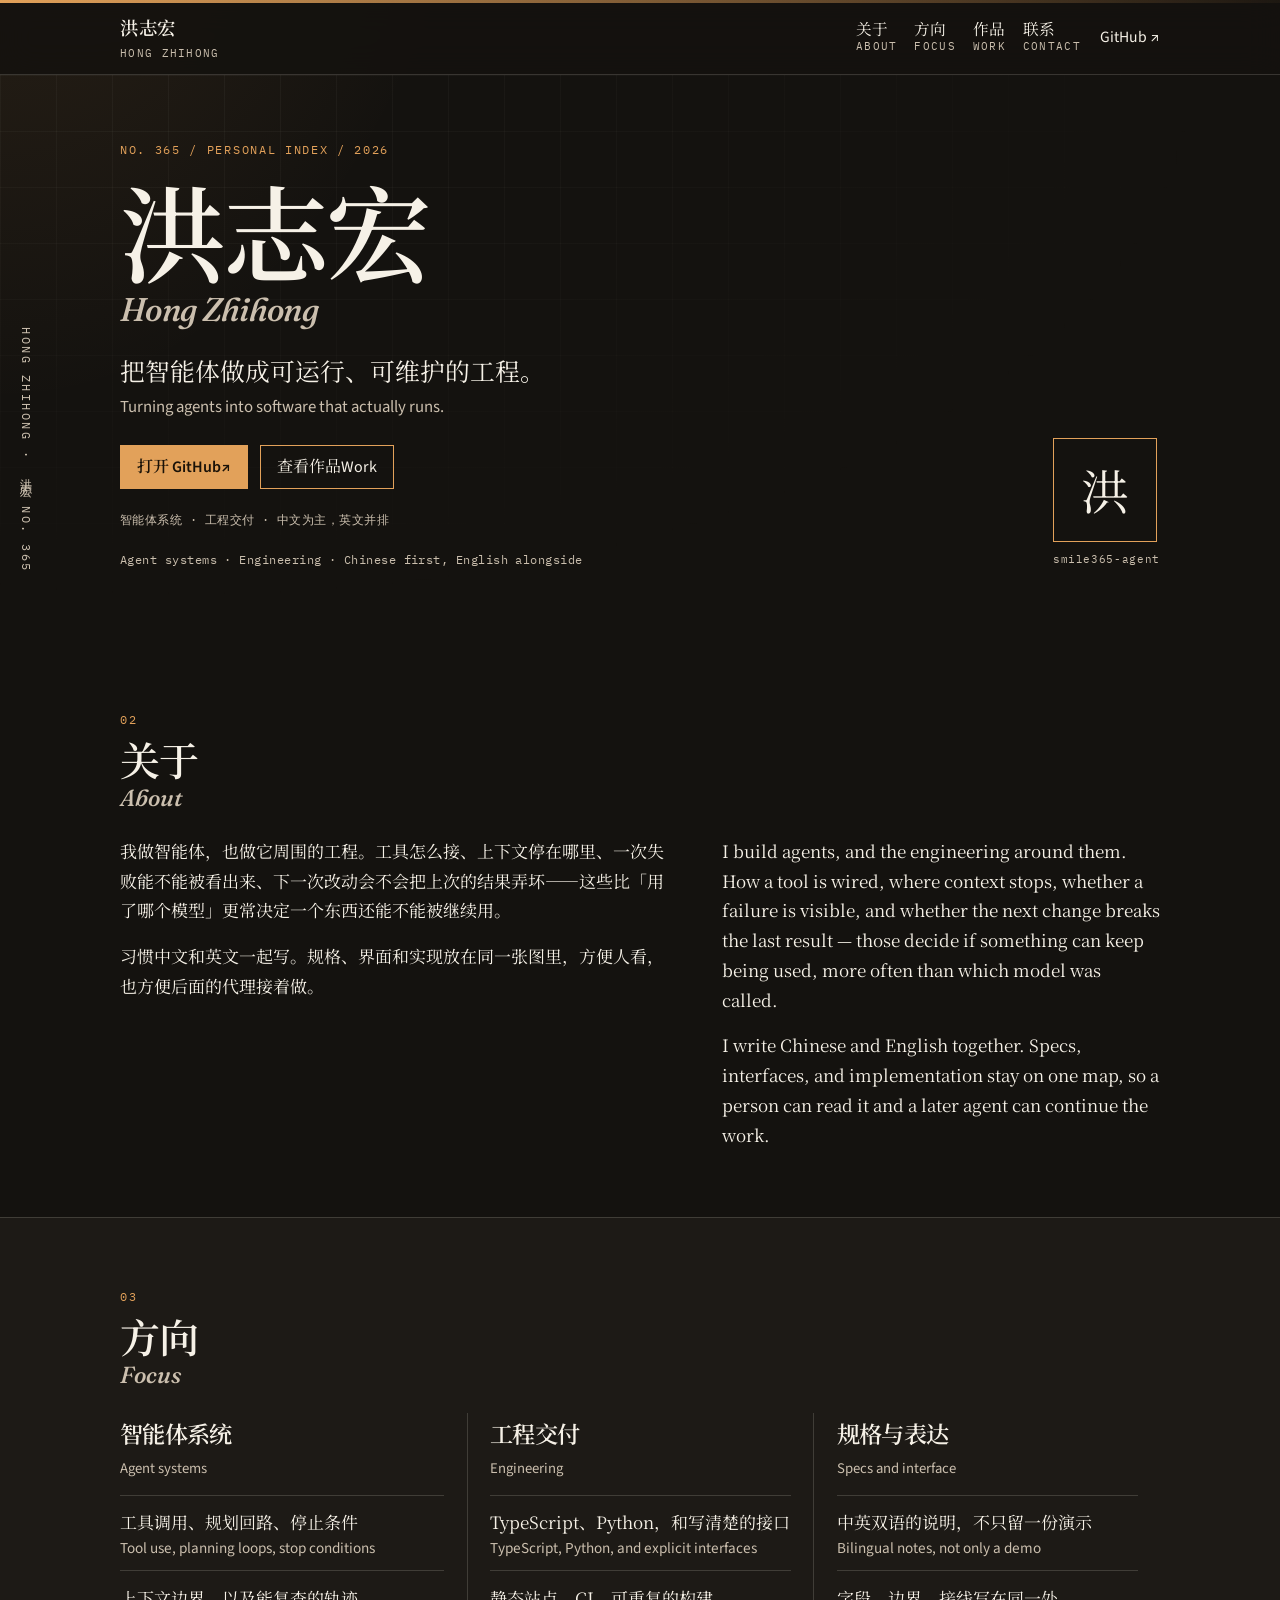
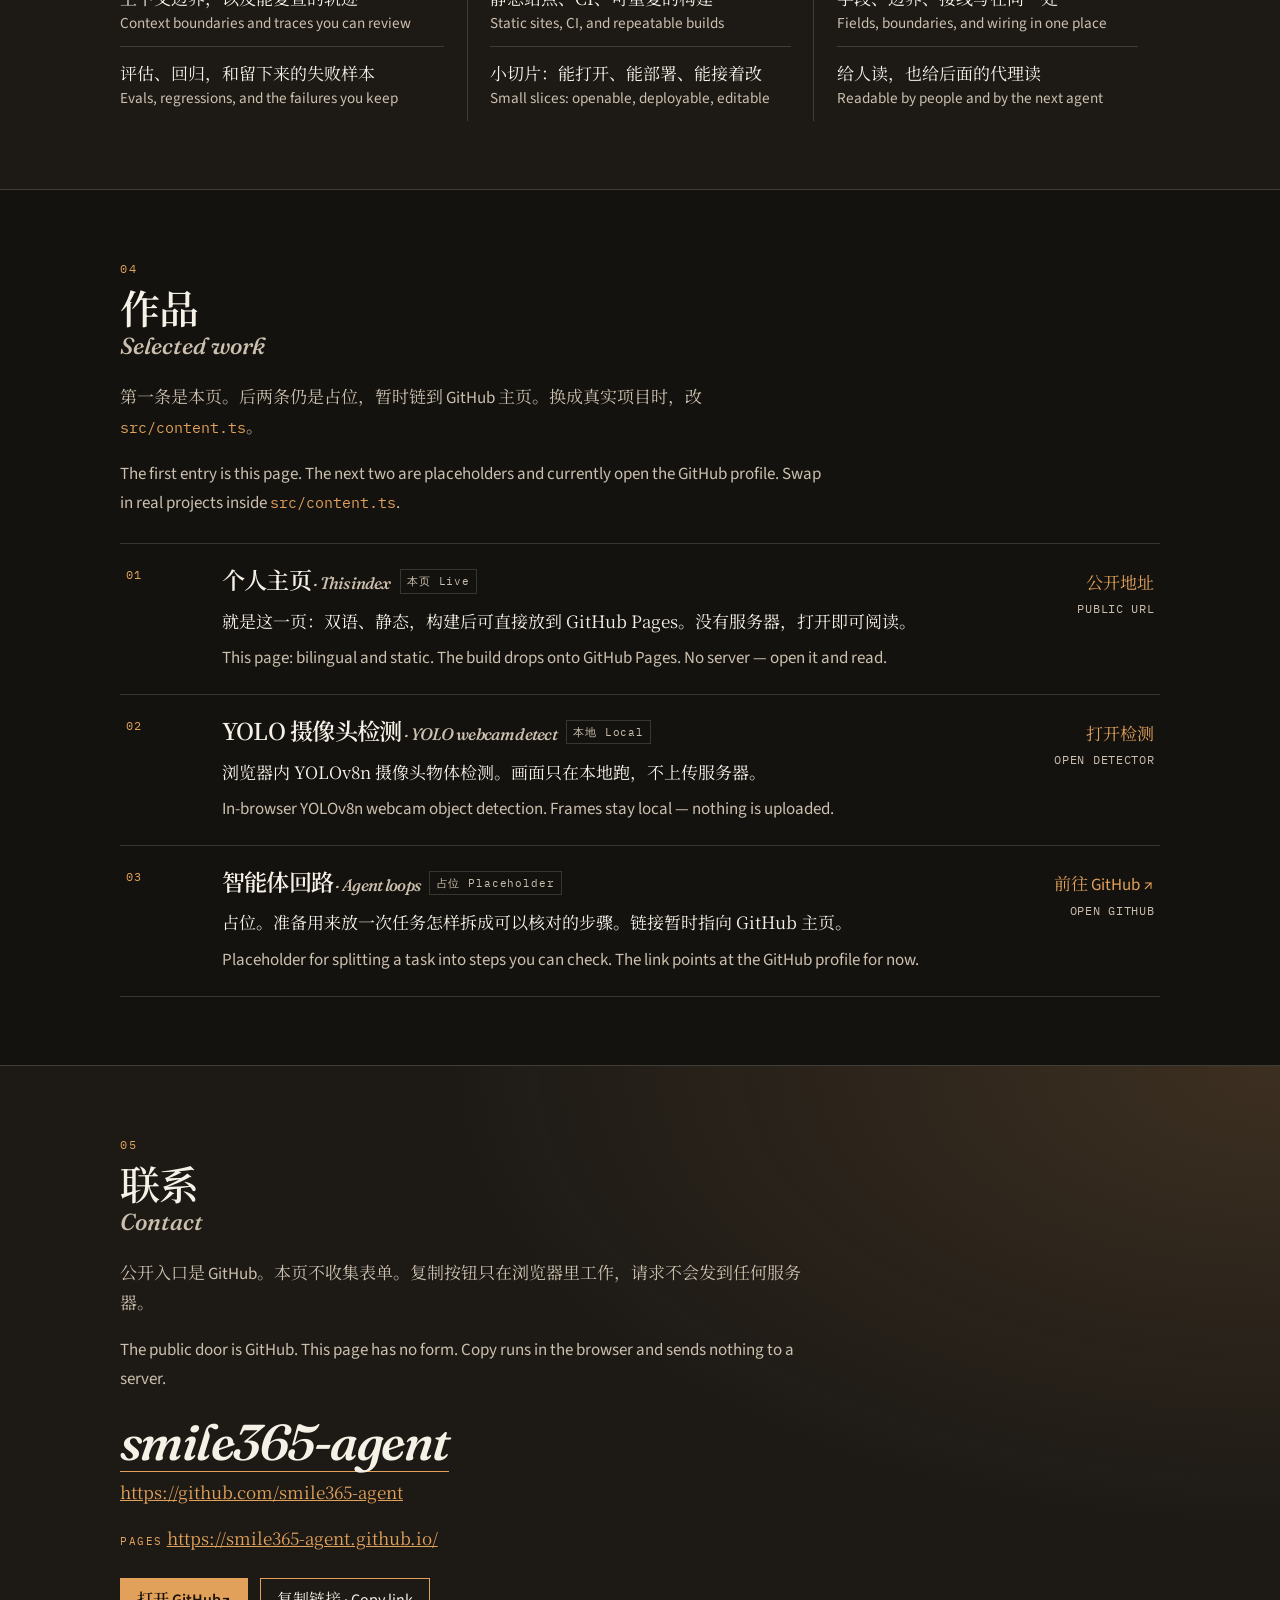
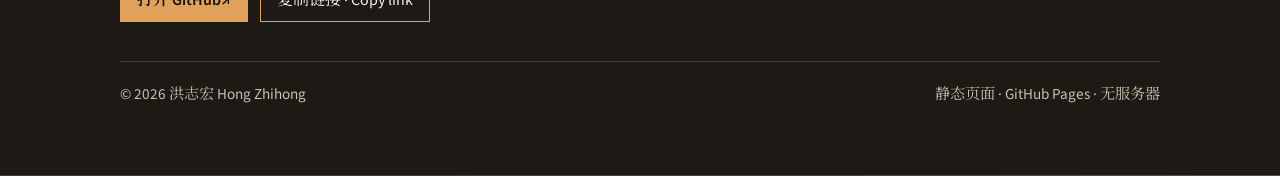
==== commit be258dcd: "Link YOLO webcam demo on homepage" ====
--- a/index.html
+++ b/index.html
@@ -36,7 +36,7 @@
 `+c[r].replace(` at new `,` at `);return e.displayName&&u.includes(`<anonymous>`)&&(u=u.replace(`<anonymous>`,e.displayName)),u}while(1<=r&&0<=i);break}}}finally{We=!1,Error.prepareStackTrace=n}return(n=e?e.displayName||e.name:``)?Ue(n):``}function Ke(e,t){switch(e.tag){case 26:case 27:case 5:return Ue(e.type);case 16:return Ue(`Lazy`);case 13:return e.child!==t&&t!==null?Ue(`Suspense Fallback`):Ue(`Suspense`);case 19:return Ue(`SuspenseList`);case 0:case 15:return Ge(e.type,!1);case 11:return Ge(e.type.render,!1);case 1:return Ge(e.type,!0);case 31:return Ue(`Activity`);case 30:return Ue(`ViewTransition`);default:return``}}function qe(e){try{var t=``,n=null;do t+=Ke(e,n),n=e,e=e.return;while(e);return t}catch(e){return`
 Error generating stack: `+e.message+`
 `+e.stack}}var Je=Object.prototype.hasOwnProperty,Ye=t.unstable_scheduleCallback,Xe=t.unstable_cancelCallback,Ze=t.unstable_shouldYield,Qe=t.unstable_requestPaint,$e=t.unstable_now,et=t.unstable_getCurrentPriorityLevel,tt=t.unstable_ImmediatePriority,nt=t.unstable_UserBlockingPriority,rt=t.unstable_NormalPriority,it=t.unstable_LowPriority,at=t.unstable_IdlePriority,ot=t.log,st=t.unstable_setDisableYieldValue,ct=null,lt=null;function ut(e){if(typeof ot==`function`&&st(e),lt&&typeof lt.setStrictMode==`function`)try{lt.setStrictMode(ct,e)}catch{}}var dt=Math.clz32?Math.clz32:mt,ft=Math.log,pt=Math.LN2;function mt(e){return e>>>=0,e===0?32:31-(ft(e)/pt|0)|0}var ht=256,gt=262144,_t=4194304;function vt(e){var t=e&42;if(t!==0)return t;switch(e&-e){case 1:return 1;case 2:return 2;case 4:return 4;case 8:return 8;case 16:return 16;case 32:return 32;case 64:return 64;case 128:return 128;case 256:case 512:case 1024:case 2048:case 4096:case 8192:case 16384:case 32768:case 65536:case 131072:return e&-e;case 262144:case 524288:case 1048576:case 2097152:return e&3932160;case 4194304:case 8388608:case 16777216:case 33554432:return e&62914560;case 67108864:return 67108864;case 134217728:return 134217728;case 268435456:return 268435456;case 536870912:return 536870912;case 1073741824:return 0;default:return e}}function yt(e,t,n){var r=e.pendingLanes;if(r===0)return 0;var i=0,a=e.suspendedLanes,o=e.pingedLanes;e=e.warmLanes;var s=r&134217727;return s===0?(s=r&~a,s===0?o===0?n||(n=r&~e,n!==0&&(i=vt(n))):i=vt(o):i=vt(s)):(r=s&~a,r===0?(o&=s,o===0?n||(n=s&~e,n!==0&&(i=vt(n))):i=vt(o)):i=vt(r)),i===0?0:t!==0&&t!==i&&(t&a)===0&&(a=i&-i,n=t&-t,a>=n||a===32&&n&4194048)?t:i}function bt(e,t){return(e.pendingLanes&~(e.suspendedLanes&~e.pingedLanes)&t)===0}function xt(e,t){t&8&&(t|=t&32);var n=e.entangledLanes;if(n!==0)for(e=e.entanglements,n&=t;0<n;){var r=31-dt(n),i=1<<r;t|=e[r],n&=~i}return t}function St(e,t){switch(e){case 1:case 2:case 4:case 8:case 64:return t+250;case 16:case 32:case 128:case 256:case 512:case 1024:case 2048:case 4096:case 8192:case 16384:case 32768:case 65536:case 131072:case 262144:case 524288:case 1048576:case 2097152:return t+5e3;case 4194304:case 8388608:case 16777216:case 33554432:return-1;case 67108864:case 134217728:case 268435456:case 536870912:case 1073741824:return-1;default:return-1}}function Ct(){var e=_t;return _t<<=1,!(_t&62914560)&&(_t=4194304),e}function wt(e){for(var t=[],n=0;31>n;n++)t.push(e);return t}function Tt(e,t){e.pendingLanes|=t,t!==268435456&&(e.suspendedLanes=0,e.pingedLanes=0,e.warmLanes=0)}function Et(e,t,n,r,i,a){var o=e.pendingLanes;e.pendingLanes=n,e.suspendedLanes=0,e.pingedLanes=0,e.warmLanes=0,e.expiredLanes&=n,e.entangledLanes&=n,e.errorRecoveryDisabledLanes&=n,e.shellSuspendCounter=0;var s=e.entanglements,c=e.expirationTimes,l=e.hiddenUpdates;for(n=o&~n;0<n;){var u=31-dt(n),d=1<<u;s[u]=0,c[u]=-1;var f=l[u];if(f!==null)for(l[u]=null,u=0;u<f.length;u++){var p=f[u];p!==null&&(p.lane&=-536870913)}n&=~d}r!==0&&Dt(e,r,0),a!==0&&i===0&&e.tag!==0&&(e.suspendedLanes|=a&~(o&~t))}function Dt(e,t,n){e.pendingLanes|=t,e.suspendedLanes&=~t;var r=31-dt(t);e.entangledLanes|=t,e.entanglements[r]=e.entanglements[r]|1073741824|n&261930}function Ot(e,t){var n=e.entangledLanes|=t;for(e=e.entanglements;n;){var r=31-dt(n),i=1<<r;i&t|e[r]&t&&(e[r]|=t),n&=~i}}function kt(e,t){var n=t&-t;return n=n&42?1:At(n),(n&(e.suspendedLanes|t))===0?n:0}function At(e){switch(e){case 2:e=1;break;case 8:e=4;break;case 32:e=16;break;case 256:case 512:case 1024:case 2048:case 4096:case 8192:case 16384:case 32768:case 65536:case 131072:case 262144:case 524288:case 1048576:case 2097152:case 4194304:case 8388608:case 16777216:case 33554432:e=128;break;case 268435456:e=134217728;break;default:e=0}return e}function jt(e){return e&=-e,2<e?8<e?e&134217727?32:268435456:8:2}function Mt(){var e=w.p;return e===0?(e=window.event,e===void 0?32:Ch(e.type)):e}function Nt(e,t){var n=w.p;try{return w.p=e,t()}finally{w.p=n}}var Pt=Math.random().toString(36).slice(2),Ft=`__reactFiber$`+Pt,It=`__reactProps$`+Pt,Lt=`__reactContainer$`+Pt,Rt=`__reactEvents$`+Pt,zt=`__reactListeners$`+Pt,Bt=`__reactHandles$`+Pt,Vt=`__reactResources$`+Pt,Ht=`__reactMarker$`+Pt,Ut=`__reactLoad$`+Pt;function Wt(e){delete e[Ft],delete e[It],delete e[zt],delete e[Bt]}function Gt(e){var t;if(t=e[Ft])return t;for(var n=e.parentNode;n;){if(t=n[Lt]||n[Ft]){if(n=t.alternate,t.child!==null||n!==null&&n.child!==null)for(e=fm(e);e!==null;){if(n=e[Ft])return n;e=fm(e)}return t}e=n,n=e.parentNode}return null}function Kt(e){if(e=e[Ft]||e[Lt]){var t=e.tag;if(t===5||t===6||t===13||t===31||t===26||t===27||t===3)return e}return null}function qt(e){var t=e.tag;if(t===5||t===26||t===27||t===6)return e.stateNode;throw Error(s(33))}function Jt(e){var t=e[Vt];return t||=e[Vt]={hoistableStyles:new Map,hoistableScripts:new Map},t}function E(e){e[Ht]=!0}function Yt(e){e[Ut]=void 0}var Xt=new Set,Zt={};function Qt(e,t){$t(e,t),$t(e+`Capture`,t)}function $t(e,t){for(Zt[e]=t,e=0;e<t.length;e++)Xt.add(t[e])}var en=RegExp(`^[:A-Z_a-z\\u00C0-\\u00D6\\u00D8-\\u00F6\\u00F8-\\u02FF\\u0370-\\u037D\\u037F-\\u1FFF\\u200C-\\u200D\\u2070-\\u218F\\u2C00-\\u2FEF\\u3001-\\uD7FF\\uF900-\\uFDCF\\uFDF0-\\uFFFD][:A-Z_a-z\\u00C0-\\u00D6\\u00D8-\\u00F6\\u00F8-\\u02FF\\u0370-\\u037D\\u037F-\\u1FFF\\u200C-\\u200D\\u2070-\\u218F\\u2C00-\\u2FEF\\u3001-\\uD7FF\\uF900-\\uFDCF\\uFDF0-\\uFFFD\\-.0-9\\u00B7\\u0300-\\u036F\\u203F-\\u2040]*$`),tn={},nn={};function rn(e){return Je.call(nn,e)?!0:Je.call(tn,e)?!1:en.test(e)?nn[e]=!0:(tn[e]=!0,!1)}var D=!1;function an(){var e=D;return D=!1,e}function on(e,t,n){if(rn(t)){if(n===null)e.removeAttribute(t);else{switch(typeof n){case`undefined`:case`function`:case`symbol`:e.removeAttribute(t);return;case`boolean`:var r=t.toLowerCase().slice(0,5);if(r!==`data-`&&r!==`aria-`){e.removeAttribute(t);return}}e.setAttribute(t,n)}}}function sn(e,t,n){if(n===null)e.removeAttribute(t);else{switch(typeof n){case`undefined`:case`function`:case`symbol`:case`boolean`:e.removeAttribute(t);return}e.setAttribute(t,n)}}function cn(e,t,n,r){if(r===null)e.removeAttribute(n);else{switch(typeof r){case`undefined`:case`function`:case`symbol`:case`boolean`:e.removeAttribute(n);return}e.setAttributeNS(t,n,r)}}function ln(e){switch(typeof e){case`bigint`:case`boolean`:case`number`:case`string`:case`undefined`:return e;case`object`:return e;default:return``}}function un(e){var t=e.type;return(e=e.nodeName)&&e.toLowerCase()===`input`&&(t===`checkbox`||t===`radio`)}function dn(e,t,n){var r=Object.getOwnPropertyDescriptor(e.constructor.prototype,t);if(!e.hasOwnProperty(t)&&r!==void 0&&typeof r.get==`function`&&typeof r.set==`function`){var i=r.get,a=r.set;return Object.defineProperty(e,t,{configurable:!0,get:function(){return i.call(this)},set:function(e){n=``+e,a.call(this,e)}}),Object.defineProperty(e,t,{enumerable:r.enumerable}),{getValue:function(){return n},setValue:function(e){n=``+e},stopTracking:function(){e._valueTracker=null,delete e[t]}}}}function fn(e){if(!e._valueTracker){var t=un(e)?`checked`:`value`;e._valueTracker=dn(e,t,``+e[t])}}function pn(e){if(!e)return!1;var t=e._valueTracker;if(!t)return!0;var n=t.getValue(),r=``;return e&&(r=un(e)?e.checked?`true`:`false`:e.value),e=r,e!==n&&(t.setValue(e),!0)}var mn=/[\n"\\]/g;function hn(e){return e.replace(mn,function(e){return`\\`+e.charCodeAt(0).toString(16)+` `})}function gn(e,t,n,r,i,a,o,s){e.name=``,o!=null&&typeof o!=`function`&&typeof o!=`symbol`&&typeof o!=`boolean`?e.type=o:e.removeAttribute(`type`),t==null?o!==`submit`&&o!==`reset`||e.removeAttribute(`value`):o===`number`?(t===0&&e.value===``||e.value!=t)&&(e.value=``+ln(t)):e.value!==``+ln(t)&&(e.value=``+ln(t)),t==null?n==null?r!=null&&e.removeAttribute(`value`):vn(e,ln(n)):o===`number`&&e.value==t?vn(e,ln(e.value)):vn(e,ln(t)),i==null&&a!=null&&(e.defaultChecked=!!a),i!=null&&(e.checked=i&&typeof i!=`function`&&typeof i!=`symbol`),s!=null&&typeof s!=`function`&&typeof s!=`symbol`&&typeof s!=`boolean`?e.name=``+ln(s):e.removeAttribute(`name`)}function _n(e,t,n,r,i,a,o,s){if(a!=null&&typeof a!=`function`&&typeof a!=`symbol`&&typeof a!=`boolean`&&(e.type=a),t!=null||n!=null){if(!(a!==`submit`&&a!==`reset`||t!=null)){fn(e);return}n=n==null?``:``+ln(n),t=t==null?n:``+ln(t),s||t===e.value||(e.value=t),e.defaultValue=t}r??=i,r=typeof r!=`function`&&typeof r!=`symbol`&&!!r,e.checked=s?e.checked:!!r,e.defaultChecked=!!r,o!=null&&typeof o!=`function`&&typeof o!=`symbol`&&typeof o!=`boolean`&&(e.name=o),fn(e)}function vn(e,t){e.defaultValue!==``+t&&(e.defaultValue=``+t)}function yn(e,t,n,r){if(e=e.options,t){t={};for(var i=0;i<n.length;i++)t[`$`+n[i]]=!0;for(n=0;n<e.length;n++)i=t.hasOwnProperty(`$`+e[n].value),e[n].selected!==i&&(e[n].selected=i),i&&r&&(e[n].defaultSelected=!0)}else{for(n=``+ln(n),t=null,i=0;i<e.length;i++){if(e[i].value===n){e[i].selected=!0,r&&(e[i].defaultSelected=!0);return}t!==null||e[i].disabled||(t=e[i])}t!==null&&(t.selected=!0)}}function bn(e,t,n){t!=null&&(t=``+ln(t),t!==e.value&&(e.value=t),n==null)?e.defaultValue!==t&&(e.defaultValue=t):e.defaultValue=n==null?``:``+ln(n)}function xn(e,t,n,r){if(t==null){if(r!=null){if(n!=null)throw Error(s(92));if(De(r)){if(1<r.length)throw Error(s(93));r=r[0]}n=r}n??=``,t=n}n=ln(t),e.defaultValue=n,r=e.textContent,r===n&&r!==``&&r!==null&&(e.value=r),fn(e)}function Sn(e,t){if(t){var n=e.firstChild;if(n&&n===e.lastChild&&n.nodeType===3){n.nodeValue=t;return}}e.textContent=t}var Cn=new Set(`animationIterationCount aspectRatio borderImageOutset borderImageSlice borderImageWidth boxFlex boxFlexGroup boxOrdinalGroup columnCount columns flex flexGrow flexPositive flexShrink flexNegative flexOrder gridArea gridRow gridRowEnd gridRowSpan gridRowStart gridColumn gridColumnEnd gridColumnSpan gridColumnStart fontWeight lineClamp lineHeight opacity order orphans scale tabSize widows zIndex zoom fillOpacity floodOpacity stopOpacity strokeDasharray strokeDashoffset strokeMiterlimit strokeOpacity strokeWidth MozAnimationIterationCount MozBoxFlex MozBoxFlexGroup MozLineClamp msAnimationIterationCount msFlex msZoom msFlexGrow msFlexNegative msFlexOrder msFlexPositive msFlexShrink msGridColumn msGridColumnSpan msGridRow msGridRowSpan WebkitAnimationIterationCount WebkitBoxFlex WebKitBoxFlexGroup WebkitBoxOrdinalGroup WebkitColumnCount WebkitColumns WebkitFlex WebkitFlexGrow WebkitFlexPositive WebkitFlexShrink WebkitLineClamp`.split(` `));function wn(e,t,n){var r=t.indexOf(`--`)===0;n==null||typeof n==`boolean`||n===``?r?e.setProperty(t,``):t===`float`?e.cssFloat=``:e[t]=``:r?e.setProperty(t,n):typeof n!=`number`||n===0||Cn.has(t)?t===`float`?e.cssFloat=n:e[t]=(``+n).trim():e[t]=n+`px`}function Tn(e,t,n){if(t!=null&&typeof t!=`object`)throw Error(s(62));if(e=e.style,n!=null){for(var r in n)!n.hasOwnProperty(r)||t!=null&&t.hasOwnProperty(r)||(r.indexOf(`--`)===0?e.setProperty(r,``):r===`float`?e.cssFloat=``:e[r]=``,D=!0);for(var i in t)r=t[i],t.hasOwnProperty(i)&&n[i]!==r&&(wn(e,i,r),D=!0)}else for(var a in t)t.hasOwnProperty(a)&&wn(e,a,t[a])}function En(e){if(e.indexOf(`-`)===-1)return!1;switch(e){case`annotation-xml`:case`color-profile`:case`font-face`:case`font-face-src`:case`font-face-uri`:case`font-face-format`:case`font-face-name`:case`missing-glyph`:return!1;default:return!0}}var Dn=new Map([[`acceptCharset`,`accept-charset`],[`htmlFor`,`for`],[`httpEquiv`,`http-equiv`],[`crossOrigin`,`crossorigin`],[`accentHeight`,`accent-height`],[`alignmentBaseline`,`alignment-baseline`],[`arabicForm`,`arabic-form`],[`baselineShift`,`baseline-shift`],[`capHeight`,`cap-height`],[`clipPath`,`clip-path`],[`clipRule`,`clip-rule`],[`colorInterpolation`,`color-interpolation`],[`colorInterpolationFilters`,`color-interpolation-filters`],[`colorProfile`,`color-profile`],[`colorRendering`,`color-rendering`],[`dominantBaseline`,`dominant-baseline`],[`enableBackground`,`enable-background`],[`fillOpacity`,`fill-opacity`],[`fillRule`,`fill-rule`],[`floodColor`,`flood-color`],[`floodOpacity`,`flood-opacity`],[`fontFamily`,`font-family`],[`fontSize`,`font-size`],[`fontSizeAdjust`,`font-size-adjust`],[`fontStretch`,`font-stretch`],[`fontStyle`,`font-style`],[`fontVariant`,`font-variant`],[`fontWeight`,`font-weight`],[`glyphName`,`glyph-name`],[`glyphOrientationHorizontal`,`glyph-orientation-horizontal`],[`glyphOrientationVertical`,`glyph-orientation-vertical`],[`horizAdvX`,`horiz-adv-x`],[`horizOriginX`,`horiz-origin-x`],[`imageRendering`,`image-rendering`],[`letterSpacing`,`letter-spacing`],[`lightingColor`,`lighting-color`],[`markerEnd`,`marker-end`],[`markerMid`,`marker-mid`],[`markerStart`,`marker-start`],[`maskType`,`mask-type`],[`overlinePosition`,`overline-position`],[`overlineThickness`,`overline-thickness`],[`paintOrder`,`paint-order`],[`panose-1`,`panose-1`],[`pointerEvents`,`pointer-events`],[`renderingIntent`,`rendering-intent`],[`shapeRendering`,`shape-rendering`],[`stopColor`,`stop-color`],[`stopOpacity`,`stop-opacity`],[`strikethroughPosition`,`strikethrough-position`],[`strikethroughThickness`,`strikethrough-thickness`],[`strokeDasharray`,`stroke-dasharray`],[`strokeDashoffset`,`stroke-dashoffset`],[`strokeLinecap`,`stroke-linecap`],[`strokeLinejoin`,`stroke-linejoin`],[`strokeMiterlimit`,`stroke-miterlimit`],[`strokeOpacity`,`stroke-opacity`],[`strokeWidth`,`stroke-width`],[`textAnchor`,`text-anchor`],[`textDecoration`,`text-decoration`],[`textRendering`,`text-rendering`],[`transformOrigin`,`transform-origin`],[`underlinePosition`,`underline-position`],[`underlineThickness`,`underline-thickness`],[`unicodeBidi`,`unicode-bidi`],[`unicodeRange`,`unicode-range`],[`unitsPerEm`,`units-per-em`],[`vAlphabetic`,`v-alphabetic`],[`vHanging`,`v-hanging`],[`vIdeographic`,`v-ideographic`],[`vMathematical`,`v-mathematical`],[`vectorEffect`,`vector-effect`],[`vertAdvY`,`vert-adv-y`],[`vertOriginX`,`vert-origin-x`],[`vertOriginY`,`vert-origin-y`],[`wordSpacing`,`word-spacing`],[`writingMode`,`writing-mode`],[`xmlnsXlink`,`xmlns:xlink`],[`xHeight`,`x-height`]]),On=/^[\u0000-\u001F ]*j[\r\n\t]*a[\r\n\t]*v[\r\n\t]*a[\r\n\t]*s[\r\n\t]*c[\r\n\t]*r[\r\n\t]*i[\r\n\t]*p[\r\n\t]*t[\r\n\t]*:/i;function kn(e){return On.test(``+e)?`javascript:throw new Error('React has blocked a javascript: URL as a security precaution.')`:e}function An(){}var jn=null;function Mn(e){return e=e.target||e.srcElement||window,e.correspondingUseElement&&(e=e.correspondingUseElement),e.nodeType===3?e.parentNode:e}var Nn=null,Pn=null;function Fn(e){var t=Kt(e);if(t&&(e=t.stateNode)){var n=e[It]||null;a:switch(e=t.stateNode,t.type){case`input`:if(gn(e,n.value,n.defaultValue,n.defaultValue,n.checked,n.defaultChecked,n.type,n.name),t=n.name,n.type===`radio`&&t!=null){for(n=e;n.parentNode;)n=n.parentNode;for(n=n.querySelectorAll(`input[name="`+hn(``+t)+`"][type="radio"]`),t=0;t<n.length;t++){var r=n[t];if(r!==e&&r.form===e.form){var i=r[It]||null;if(!i)throw Error(s(90));gn(r,i.value,i.defaultValue,i.defaultValue,i.checked,i.defaultChecked,i.type,i.name)}}for(t=0;t<n.length;t++)r=n[t],r.form===e.form&&pn(r)}break a;case`textarea`:bn(e,n.value,n.defaultValue);break a;case`select`:t=n.value,t!=null&&yn(e,!!n.multiple,t,!1)}}}var In=!1;function Ln(e,t,n){if(In)return e(t,n);In=!0;try{return e(t)}finally{if(In=!1,(Nn!==null||Pn!==null)&&(zd(),Nn&&(t=Nn,e=Pn,Pn=Nn=null,Fn(t),e)))for(t=0;t<e.length;t++)Fn(e[t])}}function Rn(e,t){var n=e.stateNode;if(n===null)return null;var r=n[It]||null;if(r===null)return null;n=r[t];a:switch(t){case`onClick`:case`onClickCapture`:case`onDoubleClick`:case`onDoubleClickCapture`:case`onMouseDown`:case`onMouseDownCapture`:case`onMouseMove`:case`onMouseMoveCapture`:case`onMouseUp`:case`onMouseUpCapture`:case`onMouseEnter`:(r=!r.disabled)||(e=e.type,r=e!==`button`&&e!==`input`&&e!==`select`&&e!==`textarea`),e=!r;break a;default:e=!1}if(e)return null;if(n&&typeof n!=`function`)throw Error(s(231,t,typeof n));return n}var zn=typeof window<`u`&&window.document!==void 0&&window.document.createElement!==void 0,Bn=!1;if(zn)try{var Vn={};Object.defineProperty(Vn,"passive",{get:function(){Bn=!0}}),window.addEventListener(`test`,Vn,Vn),window.removeEventListener(`test`,Vn,Vn)}catch{Bn=!1}var Hn=null,Un=null,Wn=null;function Gn(){if(Wn)return Wn;var e,t=Un,n=t.length,r,i=`value`in Hn?Hn.value:Hn.textContent,a=i.length;for(e=0;e<n&&t[e]===i[e];e++);var o=n-e;for(r=1;r<=o&&t[n-r]===i[a-r];r++);return Wn=i.slice(e,1<r?1-r:void 0)}function Kn(e){var t=e.keyCode;return`charCode`in e?(e=e.charCode,e===0&&t===13&&(e=13)):e=t,e===10&&(e=13),32<=e||e===13?e:0}function qn(){return!0}function Jn(){return!1}function Yn(e){function t(t,n,r,i,a){for(var o in this._reactName=t,this._targetInst=r,this.type=n,this.nativeEvent=i,this.target=a,this.currentTarget=null,e)e.hasOwnProperty(o)&&(t=e[o],this[o]=t?t(i):i[o]);return this.isDefaultPrevented=(i.defaultPrevented==null?!1===i.returnValue:i.defaultPrevented)?qn:Jn,this.isPropagationStopped=Jn,this}return S(t.prototype,{preventDefault:function(){this.defaultPrevented=!0;var e=this.nativeEvent;e&&(e.preventDefault?e.preventDefault():typeof e.returnValue!=`unknown`&&(e.returnValue=!1),this.isDefaultPrevented=qn)},stopPropagation:function(){var e=this.nativeEvent;e&&(e.stopPropagation?e.stopPropagation():typeof e.cancelBubble!=`unknown`&&(e.cancelBubble=!0),this.isPropagationStopped=qn)},persist:function(){},isPersistent:qn}),t}var Xn={eventPhase:0,bubbles:0,cancelable:0,timeStamp:function(e){return e.timeStamp||Date.now()},defaultPrevented:0,isTrusted:0},Zn=Yn(Xn),Qn=S({},Xn,{view:0,detail:0}),$n=Yn(Qn),er,tr,nr,rr=S({},Qn,{screenX:0,screenY:0,clientX:0,clientY:0,pageX:0,pageY:0,ctrlKey:0,shiftKey:0,altKey:0,metaKey:0,getModifierState:mr,button:0,buttons:0,relatedTarget:function(e){return e.relatedTarget===void 0?e.fromElement===e.srcElement?e.toElement:e.fromElement:e.relatedTarget},movementX:function(e){return`movementX`in e?e.movementX:(e!==nr&&(nr&&e.type===`mousemove`?(er=e.screenX-nr.screenX,tr=e.screenY-nr.screenY):tr=er=0,nr=e),er)},movementY:function(e){return`movementY`in e?e.movementY:tr}}),ir=Yn(rr),ar=Yn(S({},rr,{dataTransfer:0})),or=Yn(S({},Qn,{relatedTarget:0})),sr=Yn(S({},Xn,{animationName:0,elapsedTime:0,pseudoElement:0})),cr=Yn(S({},Xn,{clipboardData:function(e){return`clipboardData`in e?e.clipboardData:window.clipboardData}})),lr=Yn(S({},Xn,{data:0})),ur={Esc:`Escape`,Spacebar:` `,Left:`ArrowLeft`,Up:`ArrowUp`,Right:`ArrowRight`,Down:`ArrowDown`,Del:`Delete`,Win:`OS`,Menu:`ContextMenu`,Apps:`ContextMenu`,Scroll:`ScrollLock`,MozPrintableKey:`Unidentified`},dr={8:`Backspace`,9:`Tab`,12:`Clear`,13:`Enter`,16:`Shift`,17:`Control`,18:`Alt`,19:`Pause`,20:`CapsLock`,27:`Escape`,32:` `,33:`PageUp`,34:`PageDown`,35:`End`,36:`Home`,37:`ArrowLeft`,38:`ArrowUp`,39:`ArrowRight`,40:`ArrowDown`,45:`Insert`,46:`Delete`,112:`F1`,113:`F2`,114:`F3`,115:`F4`,116:`F5`,117:`F6`,118:`F7`,119:`F8`,120:`F9`,121:`F10`,122:`F11`,123:`F12`,144:`NumLock`,145:`ScrollLock`,224:`Meta`},fr={Alt:`altKey`,Control:`ctrlKey`,Meta:`metaKey`,Shift:`shiftKey`};function pr(e){var t=this.nativeEvent;return t.getModifierState?t.getModifierState(e):(e=fr[e])?!!t[e]:!1}function mr(){return pr}var hr=Yn(S({},Qn,{key:function(e){if(e.key){var t=ur[e.key]||e.key;if(t!==`Unidentified`)return t}return e.type===`keypress`?(e=Kn(e),e===13?`Enter`:String.fromCharCode(e)):e.type===`keydown`||e.type===`keyup`?dr[e.keyCode]||`Unidentified`:``},code:0,location:0,ctrlKey:0,shiftKey:0,altKey:0,metaKey:0,repeat:0,locale:0,getModifierState:mr,charCode:function(e){return e.type===`keypress`?Kn(e):0},keyCode:function(e){return e.type===`keydown`||e.type===`keyup`?e.keyCode:0},which:function(e){return e.type===`keypress`?Kn(e):e.type===`keydown`||e.type===`keyup`?e.keyCode:0}})),gr=Yn(S({},rr,{pointerId:0,width:0,height:0,pressure:0,tangentialPressure:0,tiltX:0,tiltY:0,twist:0,pointerType:0,isPrimary:0})),_r=Yn(S({},Xn,{submitter:0})),vr=Yn(S({},Qn,{touches:0,targetTouches:0,changedTouches:0,altKey:0,metaKey:0,ctrlKey:0,shiftKey:0,getModifierState:mr})),yr=Yn(S({},Xn,{propertyName:0,elapsedTime:0,pseudoElement:0})),br=Yn(S({},rr,{deltaX:function(e){return`deltaX`in e?e.deltaX:`wheelDeltaX`in e?-e.wheelDeltaX:0},deltaY:function(e){return`deltaY`in e?e.deltaY:`wheelDeltaY`in e?-e.wheelDeltaY:`wheelDelta`in e?-e.wheelDelta:0},deltaZ:0,deltaMode:0})),xr=Yn(S({},Xn,{newState:0,oldState:0,source:0})),Sr=[9,13,27,32],Cr=zn&&`CompositionEvent`in window,wr=null;zn&&`documentMode`in document&&(wr=document.documentMode);var Tr=zn&&`TextEvent`in window&&!wr,Er=zn&&(!Cr||wr&&8<wr&&11>=wr),Dr=` `,Or=!1;function kr(e,t){switch(e){case`keyup`:return Sr.indexOf(t.keyCode)!==-1;case`keydown`:return t.keyCode!==229;case`keypress`:case`mousedown`:case`focusout`:return!0;default:return!1}}function Ar(e){return e=e.detail,typeof e==`object`&&`data`in e?e.data:null}var jr=!1;function Mr(e,t){switch(e){case`compositionend`:return Ar(t);case`keypress`:return t.which===32?(Or=!0,Dr):null;case`textInput`:return e=t.data,e===Dr&&Or?null:e;default:return null}}function Nr(e,t){if(jr)return e===`compositionend`||!Cr&&kr(e,t)?(e=Gn(),Wn=Un=Hn=null,jr=!1,e):null;switch(e){case`paste`:return null;case`keypress`:if(!(t.ctrlKey||t.altKey||t.metaKey)||t.ctrlKey&&t.altKey){if(t.char&&1<t.char.length)return t.char;if(t.which)return String.fromCharCode(t.which)}return null;case`compositionend`:return Er&&t.locale!==`ko`?null:t.data;default:return null}}var Pr={color:!0,date:!0,datetime:!0,"datetime-local":!0,email:!0,month:!0,number:!0,password:!0,range:!0,search:!0,tel:!0,text:!0,time:!0,url:!0,week:!0};function Fr(e){var t=e&&e.nodeName&&e.nodeName.toLowerCase();return t===`input`?!!Pr[e.type]:t===`textarea`}function Ir(e,t,n,r){Nn?Pn?Pn.push(r):Pn=[r]:Nn=r,t=Jf(t,`onChange`),0<t.length&&(n=new Zn(`onChange`,`change`,null,n,r),e.push({event:n,listeners:t}))}var Lr=null,Rr=null;function zr(e){Vf(e,0)}function Br(e){if(pn(qt(e)))return e}function Vr(e,t){if(e===`change`)return t}var Hr=!1;if(zn){var Ur;if(zn){var Wr=`oninput`in document;if(!Wr){var Gr=document.createElement(`div`);Gr.setAttribute(`oninput`,`return;`),Wr=typeof Gr.oninput==`function`}Ur=Wr}else Ur=!1;Hr=Ur&&(!document.documentMode||9<document.documentMode)}function Kr(){Lr&&(Lr.detachEvent(`onpropertychange`,qr),Rr=Lr=null)}function qr(e){if(e.propertyName===`value`&&Br(Rr)){var t=[];Ir(t,Rr,e,Mn(e)),Ln(zr,t)}}function Jr(e,t,n){e===`focusin`?(Kr(),Lr=t,Rr=n,Lr.attachEvent(`onpropertychange`,qr)):e===`focusout`&&Kr()}function Yr(e){if(e===`selectionchange`||e===`keyup`||e===`keydown`)return Br(Rr)}function Xr(e,t){if(e===`click`)return Br(t)}function Zr(e,t){if(e===`input`||e===`change`)return Br(t)}function Qr(e,t){return e===t&&(e!==0||1/e==1/t)||e!==e&&t!==t}var $r=typeof Object.is==`function`?Object.is:Qr;function ei(e,t){if($r(e,t))return!0;if(typeof e!=`object`||!e||typeof t!=`object`||!t)return!1;var n=Object.keys(e),r=Object.keys(t);if(n.length!==r.length)return!1;for(r=0;r<n.length;r++){var i=n[r];if(!Je.call(t,i)||!$r(e[i],t[i]))return!1}return!0}function ti(e){if(e||=typeof document<`u`?document:void 0,e===void 0)return null;try{return e.activeElement||e.body}catch{return e.body}}function ni(e){for(;e&&e.firstChild;)e=e.firstChild;return e}function ri(e,t){var n=ni(e);e=0;for(var r;n;){if(n.nodeType===3){if(r=e+n.textContent.length,e<=t&&r>=t)return{node:n,offset:t-e};e=r}a:{for(;n;){if(n.nextSibling){n=n.nextSibling;break a}n=n.parentNode}n=void 0}n=ni(n)}}function ii(e,t){return e&&t?e===t?!0:e&&e.nodeType===3?!1:t&&t.nodeType===3?ii(e,t.parentNode):`contains`in e?e.contains(t):e.compareDocumentPosition?!!(e.compareDocumentPosition(t)&16):!1:!1}function ai(e){e=e!=null&&e.ownerDocument!=null&&e.ownerDocument.defaultView!=null?e.ownerDocument.defaultView:window;for(var t=ti(e.document);t instanceof e.HTMLIFrameElement;){try{var n=typeof t.contentWindow.location.href==`string`}catch{n=!1}if(n)e=t.contentWindow;else break;t=ti(e.document)}return t}function oi(e){var t=e&&e.nodeName&&e.nodeName.toLowerCase();return t&&(t===`input`&&(e.type===`text`||e.type===`search`||e.type===`tel`||e.type===`url`||e.type===`password`)||t===`textarea`||e.contentEditable===`true`)}var si=zn&&`documentMode`in document&&11>=document.documentMode,ci=null,li=null,ui=null,di=!1;function fi(e,t,n){var r=n.window===n?n.document:n.nodeType===9?n:n.ownerDocument;di||ci==null||ci!==ti(r)||(r=ci,`selectionStart`in r&&oi(r)?r={start:r.selectionStart,end:r.selectionEnd}:(r=(r.ownerDocument&&r.ownerDocument.defaultView||window).getSelection(),r={anchorNode:r.anchorNode,anchorOffset:r.anchorOffset,focusNode:r.focusNode,focusOffset:r.focusOffset}),ui&&ei(ui,r)||(ui=r,r=Jf(li,`onSelect`),0<r.length&&(t=new Zn(`onSelect`,`select`,null,t,n),e.push({event:t,listeners:r}),t.target=ci)))}function pi(e,t){var n={};return n[e.toLowerCase()]=t.toLowerCase(),n[`Webkit`+e]=`webkit`+t,n[`Moz`+e]=`moz`+t,n}var mi={animationend:pi(`Animation`,`AnimationEnd`),animationiteration:pi(`Animation`,`AnimationIteration`),animationstart:pi(`Animation`,`AnimationStart`),transitionrun:pi(`Transition`,`TransitionRun`),transitionstart:pi(`Transition`,`TransitionStart`),transitioncancel:pi(`Transition`,`TransitionCancel`),transitionend:pi(`Transition`,`TransitionEnd`)},hi={},gi={};zn&&(gi=document.createElement(`div`).style,`AnimationEvent`in window||(delete mi.animationend.animation,delete mi.animationiteration.animation,delete mi.animationstart.animation),`TransitionEvent`in window||delete mi.transitionend.transition);function _i(e){if(hi[e])return hi[e];if(!mi[e])return e;var t=mi[e],n;for(n in t)if(t.hasOwnProperty(n)&&n in gi)return hi[e]=t[n];return e}var vi=_i(`animationend`),yi=_i(`animationiteration`),bi=_i(`animationstart`),xi=_i(`transitionrun`),Si=_i(`transitionstart`),Ci=_i(`transitioncancel`),wi=_i(`transitionend`),Ti=new Map,Ei=`abort auxClick beforeToggle cancel canPlay canPlayThrough click close contextMenu copy cut drag dragEnd dragEnter dragExit dragLeave dragOver dragStart drop durationChange emptied encrypted ended error fullscreenChange fullscreenError gotPointerCapture input invalid keyDown keyPress keyUp load loadedData loadedMetadata loadStart lostPointerCapture mouseDown mouseMove mouseOut mouseOver mouseUp paste pause play playing pointerCancel pointerDown pointerMove pointerOut pointerOver pointerUp progress rateChange reset resize seeked seeking stalled submit suspend timeUpdate touchCancel touchEnd touchStart volumeChange scroll toggle touchMove waiting wheel`.split(` `);Ei.push(`scrollEnd`);function Di(e,t){Ti.set(e,t),Qt(t,[e])}var Oi=0;function ki(e,t){if(e.name!=null&&e.name!==`auto`)return e.name;if(t.autoName!==null)return t.autoName;e=bd.identifierPrefix;var n=Oi++;return e=`_`+e+`t_`+n.toString(32)+`_`,t.autoName=e}function Ai(e){if(e==null||typeof e==`string`)return e;var t=null,n=Od;if(n!==null)for(var r=0;r<n.length;r++){var i=e[n[r]];if(i!=null){if(i===`none`)return`none`;t=t==null?i:t+(` `+i)}}return t??e.default}function ji(e,t){return e=Ai(e),t=Ai(t),t==null?e===`auto`?null:e:t===`auto`?null:t}var Mi=typeof reportError==`function`?reportError:function(e){if(typeof window==`object`&&typeof window.ErrorEvent==`function`){var t=new window.ErrorEvent(`error`,{bubbles:!0,cancelable:!0,message:typeof e==`object`&&e&&typeof e.message==`string`?String(e.message):String(e),error:e});if(!window.dispatchEvent(t))return}else if(typeof process==`object`&&typeof process.emit==`function`){process.emit(`uncaughtException`,e);return}console.error(e)},Ni=[],Pi=0,Fi=0;function Ii(){for(var e=Pi,t=Fi=Pi=0;t<e;){var n=Ni[t];Ni[t++]=null;var r=Ni[t];Ni[t++]=null;var i=Ni[t];Ni[t++]=null;var a=Ni[t];if(Ni[t++]=null,r!==null&&i!==null){var o=r.pending;o===null?i.next=i:(i.next=o.next,o.next=i),r.pending=i}a!==0&&Bi(n,i,a)}}function Li(e,t,n,r){Ni[Pi++]=e,Ni[Pi++]=t,Ni[Pi++]=n,Ni[Pi++]=r,Fi|=r,e.lanes|=r,e=e.alternate,e!==null&&(e.lanes|=r)}function Ri(e,t,n,r){return Li(e,t,n,r),Vi(e)}function zi(e,t){return Li(e,null,null,t),Vi(e)}function Bi(e,t,n){e.lanes|=n;var r=e.alternate;r!==null&&(r.lanes|=n);for(var i=!1,a=e.return;a!==null;)a.childLanes|=n,r=a.alternate,r!==null&&(r.childLanes|=n),a.tag===22&&(e=a.stateNode,e===null||e._visibility&1||(i=!0)),e=a,a=a.return;return e.tag===3?(a=e.stateNode,i&&t!==null&&(i=31-dt(n),e=a.hiddenUpdates,r=e[i],r===null?e[i]=[t]:r.push(t),t.lane=n|536870912),a):null}function Vi(e){if(50<kd)throw kd=0,Ad=null,Error(s(185));for(var t=e.return;t!==null;)e=t,t=e.return;return e.tag===3?e.stateNode:null}var Hi={};function Ui(e,t,n,r){this.tag=e,this.key=n,this.sibling=this.child=this.return=this.stateNode=this.type=this.elementType=null,this.index=0,this.refCleanup=this.ref=null,this.pendingProps=t,this.dependencies=this.memoizedState=this.updateQueue=this.memoizedProps=null,this.mode=r,this.subtreeFlags=this.flags=0,this.deletions=null,this.childLanes=this.lanes=0,this.alternate=null}function Wi(e,t,n,r){return new Ui(e,t,n,r)}function Gi(e){return e=e.prototype,!(!e||!e.isReactComponent)}function Ki(e,t){var n=e.alternate;return n===null?(n=Wi(e.tag,t,e.key,e.mode),n.elementType=e.elementType,n.type=e.type,n.stateNode=e.stateNode,n.alternate=e,e.alternate=n):(n.pendingProps=t,n.type=e.type,n.flags=0,n.subtreeFlags=0,n.deletions=null),n.flags=e.flags&1206910976,n.childLanes=e.childLanes,n.lanes=e.lanes,n.child=e.child,n.memoizedProps=e.memoizedProps,n.memoizedState=e.memoizedState,n.updateQueue=e.updateQueue,t=e.dependencies,n.dependencies=t===null?null:{lanes:t.lanes,firstContext:t.firstContext},n.sibling=e.sibling,n.index=e.index,n.ref=e.ref,n.refCleanup=e.refCleanup,n}function qi(e,t){e.flags&=1206910978;var n=e.alternate;return n===null?(e.childLanes=0,e.lanes=t,e.child=null,e.subtreeFlags=0,e.memoizedProps=null,e.memoizedState=null,e.updateQueue=null,e.dependencies=null,e.stateNode=null):(e.childLanes=n.childLanes,e.lanes=n.lanes,e.child=n.child,e.subtreeFlags=0,e.deletions=null,e.memoizedProps=n.memoizedProps,e.memoizedState=n.memoizedState,e.updateQueue=n.updateQueue,e.type=n.type,t=n.dependencies,e.dependencies=t===null?null:{lanes:t.lanes,firstContext:t.firstContext}),e}function Ji(e,t,n,r,i,a){var o=0;if(r=e,typeof r==`function`)Gi(r)&&(o=1);else if(typeof r==`string`)o=qm(e,n,Ne.current)?26:e===`html`||e===`head`||e===`body`?27:5;else a:switch(r){case ve:return e=Wi(31,n,t,i),e.elementType=ve,e.lanes=a,e;case ce:return Yi(n.children,i,a,t);case le:o=8,i|=24;break;case ue:return e=Wi(12,n,t,i|2),e.elementType=ue,e.lanes=a,e;case me:return e=Wi(13,n,t,i),e.elementType=me,e.lanes=a,e;case he:return e=Wi(19,n,t,i),e.elementType=he,e.lanes=a,e;case ye:case xe:return e=i|32,e=Wi(30,n,t,e),e.elementType=xe,e.lanes=a,e.stateNode={autoName:null,paired:null,clones:null,ref:null},e;default:if(typeof r==`object`&&r)switch(r.$$typeof){case fe:o=10;break a;case de:o=9;break a;case pe:o=11;break a;case ge:o=14;break a;case _e:o=16,r=null;break a}o=29,n=Error(s(130,e===null?`null`:typeof e,``)),r=null}return t=Wi(o,n,t,i),t.elementType=e,t.type=r,t.lanes=a,t}function Yi(e,t,n,r){return e=Wi(7,e,r,t),e.lanes=n,e}function Xi(e,t,n){return e=Wi(6,e,null,t),e.lanes=n,e}function Zi(e){var t=Wi(18,null,null,0);return t.stateNode=e,t}function Qi(e,t,n){return t=Wi(4,e.children===null?[]:e.children,e.key,t),t.lanes=n,t.stateNode={containerInfo:e.containerInfo,pendingChildren:null,implementation:e.implementation},t}var $i=new WeakMap;function ea(e,t){if(typeof e==`object`&&e){var n=$i.get(e);return n===void 0?(t={value:e,source:t,stack:qe(t)},$i.set(e,t),t):n}return{value:e,source:t,stack:qe(t)}}var ta=[],na=0,ra=null,ia=0,aa=[],oa=0,sa=null,ca=1,la=``;function ua(e,t){ta[na++]=ia,ta[na++]=ra,ra=e,ia=t}function da(e,t,n){aa[oa++]=ca,aa[oa++]=la,aa[oa++]=sa,sa=e;var r=ca;e=la;var i=32-dt(r)-1;r&=~(1<<i),n+=1;var a=32-dt(t)+i;if(30<a){var o=i-i%5;a=(r&(1<<o)-1).toString(32),r>>=o,i-=o,ca=1<<32-dt(t)+i|n<<i|r,la=a+e}else ca=1<<a|n<<i|r,la=e}function fa(e){e.return!==null&&(ua(e,1),da(e,1,0))}function pa(e){for(;e===ra;)ra=ta[--na],ta[na]=null,ia=ta[--na],ta[na]=null;for(;e===sa;)sa=aa[--oa],aa[oa]=null,la=aa[--oa],aa[oa]=null,ca=aa[--oa],aa[oa]=null}function ma(e,t){aa[oa++]=ca,aa[oa++]=la,aa[oa++]=sa,ca=t.id,la=t.overflow,sa=e}var O=null,k=null,A=!1,ha=null,ga=!1,_a=Error(s(519));function va(e){throw wa(ea(Error(s(418,1<arguments.length&&arguments[1]!==void 0&&arguments[1]?`text`:`HTML`,``)),e)),_a}function ya(e){var t=e.stateNode,n=e.type,r=e.memoizedProps;switch(t[Ft]=e,t[It]=r,n){case`dialog`:Q(`cancel`,t),Q(`close`,t);break;case`iframe`:case`object`:case`embed`:Q(`load`,t);break;case`video`:case`audio`:for(n=0;n<zf.length;n++)Q(zf[n],t);break;case`source`:Q(`error`,t);break;case`img`:case`image`:case`link`:Q(`error`,t),Q(`load`,t);break;case`details`:Q(`toggle`,t);break;case`input`:Q(`invalid`,t),_n(t,r.value,r.defaultValue,r.checked,r.defaultChecked,r.type,r.name,!0);break;case`select`:Q(`invalid`,t);break;case`textarea`:Q(`invalid`,t),xn(t,r.value,r.defaultValue,r.children)}n=r.children,typeof n!=`string`&&typeof n!=`number`&&typeof n!=`bigint`||t.textContent===``+n||!0===r.suppressHydrationWarning||ep(t.textContent,n)?(r.popover!=null&&(Q(`beforetoggle`,t),Q(`toggle`,t)),r.onScroll!=null&&Q(`scroll`,t),r.onScrollEnd!=null&&Q(`scrollend`,t),r.onClick!=null&&(t.onclick=An),t=!0):t=!1,t||va(e,!0)}function ba(e){for(O=e.return;O;)switch(O.tag){case 5:case 31:case 13:ga=!1;return;case 27:case 3:ga=!0;return;default:O=O.return}}function xa(e){if(e!==O)return!1;if(!A)return ba(e),A=!0,!1;var t=e.tag,n;if((n=t!==3&&t!==27)&&((n=t===5)&&(n=e.type,n=n===`form`||n===`button`||pp(e.type,e.memoizedProps)),n=!n),n&&k&&va(e),ba(e),t===13){if(e=e.memoizedState,e=e===null?null:e.dehydrated,!e)throw Error(s(317));k=dm(e)}else if(t===31){if(e=e.memoizedState,e=e===null?null:e.dehydrated,!e)throw Error(s(317));k=dm(e)}else t===27?(t=k,Sp(e.type)?(e=um,um=null,k=e):k=t):k=O?lm(e.stateNode.nextSibling):null;return!0}function Sa(){k=O=null,A=!1}function Ca(){var e=ha;return e!==null&&(pd===null?pd=e:pd.push.apply(pd,e),ha=null),e}function wa(e){ha===null?ha=[e]:ha.push(e)}var Ta=je(null),Ea=null,Da=null;function Oa(e,t,n){T(Ta,t._currentValue),t._currentValue=n}function ka(e){e._currentValue=Ta.current,Me(Ta)}function Aa(e,t,n){for(;e!==null;){var r=e.alternate;if((e.childLanes&t)===t?r!==null&&(r.childLanes&t)!==t&&(r.childLanes|=t):(e.childLanes|=t,r!==null&&(r.childLanes|=t)),e===n)break;e=e.return}}function ja(e,t,n,r){var i=e.child;for(i!==null&&(i.return=e);i!==null;){var a=i.dependencies;if(a!==null){var o=i.child;a=a.firstContext;a:for(;a!==null;){var c=a;a=i;for(var l=0;l<t.length;l++)if(c.context===t[l]){a.lanes|=n,c=a.alternate,c!==null&&(c.lanes|=n),Aa(a.return,n,e),r||(o=null);break a}a=c.next}}else if(i.tag===18){if(o=i.return,o===null)throw Error(s(341));o.lanes|=n,a=o.alternate,a!==null&&(a.lanes|=n),Aa(o,n,e),o=null}else i.tag===13&&i.memoizedState!==null&&i.memoizedState.dehydrated===null?(i.lanes|=n,o=i.alternate,o!==null&&(o.lanes|=n),Aa(i.return,n,e),o=i.child,o=o===null?null:o.sibling):o=i.child;if(o!==null)o.return=i;else for(o=i;o!==null;){if(o===e){o=null;break}if(i=o.sibling,i!==null){i.return=o.return,o=i;break}o=o.return}i=o}}function Ma(e,t,n,r){e=null;for(var i=t,a=!1;i!==null;){if(!a){if(i.flags&524288)a=!0;else if(i.flags&262144)break}if(i.tag===10){var o=i.alternate;if(o===null)throw Error(s(387));if(o=o.memoizedProps,o!==null){var c=i.type;$r(i.pendingProps.value,o.value)||(e===null?e=[c]:e.push(c))}}else if(i===Ie.current){if(o=i.alternate,o===null)throw Error(s(387));o.memoizedState.memoizedState!==i.memoizedState.memoizedState&&(e===null?e=[sh]:e.push(sh))}i=i.return}return e!==null&&ja(t,e,n,r),t.flags|=262144,e!==null}function Na(e){for(e=e.firstContext;e!==null;){if(!$r(e.context._currentValue,e.memoizedValue))return!0;e=e.next}return!1}function Pa(e){Ea=e,Da=null,e=e.dependencies,e!==null&&(e.firstContext=null)}function Fa(e){return La(Ea,e)}function Ia(e,t){return Ea===null&&Pa(e),La(e,t)}function La(e,t){var n=t._currentValue;if(t={context:t,memoizedValue:n,next:null},Da===null){if(e===null)throw Error(s(308));Da=t,e.dependencies={lanes:0,firstContext:t},e.flags|=524288}else Da=Da.next=t;return n}var Ra=typeof AbortController<`u`?AbortController:function(){var e=[],t=this.signal={aborted:!1,addEventListener:function(t,n){e.push(n)}};this.abort=function(){t.aborted=!0,e.forEach(function(e){return e()})}},za=t.unstable_scheduleCallback,Ba=t.unstable_NormalPriority,j={$$typeof:fe,Consumer:null,Provider:null,_currentValue:null,_currentValue2:null,_threadCount:0};function Va(){return{controller:new Ra,data:new Map,refCount:0}}function Ha(e){e.refCount--,e.refCount===0&&za(Ba,function(){e.controller.abort()})}function Ua(e,t){if(e.pendingLanes&4194048){var n=e.transitionTypes;for(n===null&&(n=e.transitionTypes=[]),e=0;e<t.length;e++){var r=t[e];n.indexOf(r)===-1&&n.push(r)}}}var Wa=null;function Ga(e){var t=e.transitionTypes;return e.transitionTypes=null,t}var Ka=null,qa=0,Ja=0,Ya=null;function Xa(e,t){if(Ka===null){var n=Ka=[];qa=0,Ja=Pf(),Ya={status:`pending`,value:void 0,then:function(e){n.push(e)}}}return qa++,t.then(Za,Za),t}function Za(){if(--qa===0&&(Wa=null,Ka!==null)){Ya!==null&&(Ya.status=`fulfilled`);var e=Ka;Ka=null,Ja=0,Ya=null;for(var t=0;t<e.length;t++)(0,e[t])()}}function Qa(e,t){var n=[],r={status:`pending`,value:null,reason:null,then:function(e){n.push(e)}};return e.then(function(){r.status=`fulfilled`,r.value=t;for(var e=0;e<n.length;e++)(0,n[e])(t)},function(e){for(r.status=`rejected`,r.reason=e,e=0;e<n.length;e++)(0,n[e])(void 0)}),r}var $a=C.S;C.S=function(e,t){if(gd=$e(),typeof t==`object`&&t&&typeof t.then==`function`&&Xa(e,t),Wa!==null)for(var n=bf;n!==null;)Ua(n,Wa),n=n.next;if(n=e.types,n!==null){for(var r=bf;r!==null;)Ua(r,n),r=r.next;if(Ja!==0){r=Wa,r===null&&(r=Wa=[]);for(var i=0;i<n.length;i++){var a=n[i];r.indexOf(a)===-1&&r.push(a)}}}$a!==null&&$a(e,t)};var eo=je(null);function to(){var e=eo.current;return e===null?G.pooledCache:e}function no(e,t){t===null?T(eo,eo.current):T(eo,t.pool)}function ro(){var e=to();return e===null?null:{parent:j._currentValue,pool:e}}var io=Error(s(460)),ao=Error(s(474)),oo=Error(s(542)),so={then:function(){}};function co(e){return e=e.status,e===`fulfilled`||e===`rejected`}function lo(e,t,n){switch(n=e[n],n===void 0?e.push(t):n!==t&&(t.then(An,An),t=n),t.status){case`fulfilled`:return t.value;case`rejected`:throw e=t.reason,mo(e),e===void 0&&!(`reason`in t)?Error(s(600)):e;default:if(typeof t.status==`string`)t.then(An,An);else{if(e=G,e!==null&&100<e.shellSuspendCounter)throw Error(s(482));e=t,e.status=`pending`,e.then(function(e){if(t.status===`pending`){var n=t;n.status=`fulfilled`,n.value=e}},function(e){if(t.status===`pending`){var n=t;n.status=`rejected`,n.reason=e}})}switch(t.status){case`fulfilled`:return t.value;case`rejected`:throw e=t.reason,mo(e),e}throw fo=t,io}}function uo(e){try{var t=e._init;return t(e._payload)}catch(e){throw typeof e==`object`&&e&&typeof e.then==`function`?(fo=e,io):e}}var fo=null;function po(){if(fo===null)throw Error(s(459));var e=fo;return fo=null,e}function mo(e){if(e===io||e===oo)throw Error(s(483))}var ho=null,go=0;function _o(e){var t=go;return go+=1,ho===null&&(ho=[]),lo(ho,e,t)}function vo(e,t){t=t.props.ref,e.ref=t===void 0?null:t}function yo(e,t){throw t.$$typeof===ae?Error(s(525)):(e=Object.prototype.toString.call(t),Error(s(31,e===`[object Object]`?`object with keys {`+Object.keys(t).join(`, `)+`}`:e)))}function bo(e){function t(t,n){if(e){var r=t.deletions;r===null?(t.deletions=[n],t.flags|=16):r.push(n)}}function n(n,r){if(!e)return null;for(;r!==null;)t(n,r),r=r.sibling;return null}function r(e){for(var t=new Map;e!==null;)e.key===null?t.set(e.index,e):t.set(e.key,e),e=e.sibling;return t}function i(e,t){return e=Ki(e,t),e.index=0,e.sibling=null,e}function a(t,n,r){return t.index=r,e?(r=t.alternate,r===null?(t.flags|=134217730,n):(r=r.index,r<n?(t.flags|=2,n):r)):(t.flags|=1048576,n)}function o(t){return e&&t.alternate===null&&(t.flags|=134217730),t}function c(e,t,n,r){return t===null||t.tag!==6?(t=Xi(n,e.mode,r),t.return=e,t):(t=i(t,n),t.return=e,t)}function l(e,t,n,r){var a=n.type;return a===ce?(e=d(e,t,n.props.children,r,n.key),vo(e,n),e):t!==null&&(t.elementType===a||typeof a==`object`&&a&&a.$$typeof===_e&&uo(a)===t.type)?(t=i(t,n.props),vo(t,n),t.return=e,t):(t=Ji(n.type,n.key,n.props,null,e.mode,r),vo(t,n),t.return=e,t)}function u(e,t,n,r){return t===null||t.tag!==4||t.stateNode.containerInfo!==n.containerInfo||t.stateNode.implementation!==n.implementation?(t=Qi(n,e.mode,r),t.return=e,t):(t=i(t,n.children||[]),t.return=e,t)}function d(e,t,n,r,a){return t===null||t.tag!==7?(t=Yi(n,e.mode,r,a),t.return=e,t):(t=i(t,n),t.return=e,t)}function f(e,t,n){if(typeof t==`string`&&t!==``||typeof t==`number`||typeof t==`bigint`)return t=Xi(``+t,e.mode,n),t.return=e,t;if(typeof t==`object`&&t){switch(t.$$typeof){case oe:return n=Ji(t.type,t.key,t.props,null,e.mode,n),vo(n,t),n.return=e,n;case se:return t=Qi(t,e.mode,n),t.return=e,t;case _e:return t=uo(t),f(e,t,n)}if(De(t)||we(t))return t=Yi(t,e.mode,n,null),t.return=e,t;if(typeof t.then==`function`)return f(e,_o(t),n);if(t.$$typeof===fe)return f(e,Ia(e,t),n);yo(e,t)}return null}function p(e,t,n,r){var i=t===null?null:t.key;if(typeof n==`string`&&n!==``||typeof n==`number`||typeof n==`bigint`)return i===null?c(e,t,``+n,r):null;if(typeof n==`object`&&n){switch(n.$$typeof){case oe:return n.key===i?l(e,t,n,r):null;case se:return n.key===i?u(e,t,n,r):null;case _e:return n=uo(n),p(e,t,n,r)}if(De(n)||we(n))return i===null?d(e,t,n,r,null):null;if(typeof n.then==`function`)return p(e,t,_o(n),r);if(n.$$typeof===fe)return p(e,t,Ia(e,n),r);yo(e,n)}return null}function m(e,t,n,r,i){if(typeof r==`string`&&r!==``||typeof r==`number`||typeof r==`bigint`)return e=e.get(n)||null,c(t,e,``+r,i);if(typeof r==`object`&&r){switch(r.$$typeof){case oe:return e=e.get(r.key===null?n:r.key)||null,l(t,e,r,i);case se:return e=e.get(r.key===null?n:r.key)||null,u(t,e,r,i);case _e:return r=uo(r),m(e,t,n,r,i)}if(De(r)||we(r))return e=e.get(n)||null,d(t,e,r,i,null);if(typeof r.then==`function`)return m(e,t,n,_o(r),i);if(r.$$typeof===fe)return m(e,t,n,Ia(t,r),i);yo(t,r)}return null}function h(i,o,s,c){for(var l=null,u=null,d=o,h=o=0,g=null;d!==null&&h<s.length;h++){d.index>h?(g=d,d=null):g=d.sibling;var _=p(i,d,s[h],c);if(_===null){d===null&&(d=g);break}e&&d&&_.alternate===null&&t(i,d),o=a(_,o,h),u===null?l=_:u.sibling=_,u=_,d=g}if(h===s.length)return n(i,d),A&&ua(i,h),l;if(d===null){for(;h<s.length;h++)d=f(i,s[h],c),d!==null&&(o=a(d,o,h),u===null?l=d:u.sibling=d,u=d);return A&&ua(i,h),l}for(d=r(d);h<s.length;h++)g=m(d,i,h,s[h],c),g!==null&&(e&&(_=g.alternate,_!==null&&d.delete(_.key===null?h:_.key)),o=a(g,o,h),u===null?l=g:u.sibling=g,u=g);return e&&d.forEach(function(e){return t(i,e)}),A&&ua(i,h),l}function g(i,o,c,l){if(c==null)throw Error(s(151));for(var u=null,d=null,h=o,g=o=0,_=null,v=c.next();h!==null&&!v.done;g++,v=c.next()){h.index>g?(_=h,h=null):_=h.sibling;var y=p(i,h,v.value,l);if(y===null){h===null&&(h=_);break}e&&h&&y.alternate===null&&t(i,h),o=a(y,o,g),d===null?u=y:d.sibling=y,d=y,h=_}if(v.done)return n(i,h),A&&ua(i,g),u;if(h===null){for(;!v.done;g++,v=c.next())v=f(i,v.value,l),v!==null&&(o=a(v,o,g),d===null?u=v:d.sibling=v,d=v);return A&&ua(i,g),u}for(h=r(h);!v.done;g++,v=c.next())v=m(h,i,g,v.value,l),v!==null&&(e&&(_=v.alternate,_!==null&&h.delete(_.key===null?g:_.key)),o=a(v,o,g),d===null?u=v:d.sibling=v,d=v);return e&&h.forEach(function(e){return t(i,e)}),A&&ua(i,g),u}function _(e,r,a,c){if(typeof a==`object`&&a&&a.type===ce&&a.key===null&&a.props.ref===void 0&&(a=a.props.children),typeof a==`object`&&a){switch(a.$$typeof){case oe:a:{for(var l=a.key;r!==null;){if(r.key===l){if(l=a.type,l===ce){if(r.tag===7){n(e,r.sibling),c=i(r,a.props.children),vo(c,a),c.return=e,e=c;break a}}else if(r.elementType===l||typeof l==`object`&&l&&l.$$typeof===_e&&uo(l)===r.type){n(e,r.sibling),c=i(r,a.props),vo(c,a),c.return=e,e=c;break a}n(e,r);break}t(e,r),r=r.sibling}a.type===ce?(c=Yi(a.props.children,e.mode,c,a.key),vo(c,a),c.return=e,e=c):(c=Ji(a.type,a.key,a.props,null,e.mode,c),vo(c,a),c.return=e,e=c)}return o(e);case se:a:{for(l=a.key;r!==null;){if(r.key===l){if(r.tag===4&&r.stateNode.containerInfo===a.containerInfo&&r.stateNode.implementation===a.implementation){n(e,r.sibling),c=i(r,a.children||[]),c.return=e,e=c;break a}n(e,r);break}t(e,r),r=r.sibling}c=Qi(a,e.mode,c),c.return=e,e=c}return o(e);case _e:return a=uo(a),_(e,r,a,c)}if(De(a))return h(e,r,a,c);if(we(a)){if(l=we(a),typeof l!=`function`)throw Error(s(150));return a=l.call(a),g(e,r,a,c)}if(typeof a.then==`function`)return _(e,r,_o(a),c);if(a.$$typeof===fe)return _(e,r,Ia(e,a),c);yo(e,a)}return typeof a==`string`&&a!==``||typeof a==`number`||typeof a==`bigint`?(a=``+a,r!==null&&r.tag===6?(n(e,r.sibling),c=i(r,a),c.return=e,e=c):(n(e,r),c=Xi(a,e.mode,c),c.return=e,e=c),o(e)):n(e,r)}return function(e,t,n,r){try{go=0;var i=_(e,t,n,r);return ho=null,i}catch(t){if(t===io||t===oo)throw t;var a=Wi(29,t,null,e.mode);return a.lanes=r,a.return=e,a}}}var xo=bo(!0),So=bo(!1),Co=!1;function wo(e){e.updateQueue={baseState:e.memoizedState,firstBaseUpdate:null,lastBaseUpdate:null,shared:{pending:null,lanes:0,hiddenCallbacks:null},callbacks:null}}function To(e,t){e=e.updateQueue,t.updateQueue===e&&(t.updateQueue={baseState:e.baseState,firstBaseUpdate:e.firstBaseUpdate,lastBaseUpdate:e.lastBaseUpdate,shared:e.shared,callbacks:null})}function Eo(e){return{lane:e,tag:0,payload:null,callback:null,next:null}}function Do(e,t,n){var r=e.updateQueue;if(r===null)return null;if(r=r.shared,W&2){var i=r.pending;return i===null?t.next=t:(t.next=i.next,i.next=t),r.pending=t,t=Vi(e),Bi(e,null,n),t}return Li(e,r,t,n),Vi(e)}function Oo(e,t,n){if(t=t.updateQueue,t!==null&&(t=t.shared,n&4194048)){var r=t.lanes;r&=e.pendingLanes,n|=r,t.lanes=n,Ot(e,n)}}function ko(e,t){var n=e.updateQueue,r=e.alternate;if(r!==null&&(r=r.updateQueue,n===r)){var i=null,a=null;if(n=n.firstBaseUpdate,n!==null){do{var o={lane:n.lane,tag:n.tag,payload:n.payload,callback:null,next:null};a===null?i=a=o:a=a.next=o,n=n.next}while(n!==null);a===null?i=a=t:a=a.next=t}else i=a=t;n={baseState:r.baseState,firstBaseUpdate:i,lastBaseUpdate:a,shared:r.shared,callbacks:r.callbacks},e.updateQueue=n}else e=n.lastBaseUpdate,e===null?n.firstBaseUpdate=t:e.next=t,n.lastBaseUpdate=t}var Ao=!1;function jo(){if(Ao){var e=Ya;if(e!==null)throw e}}function Mo(e,t,n,r){Ao=!1;var i=e.updateQueue;Co=!1;var a=i.firstBaseUpdate,o=i.lastBaseUpdate,s=i.shared.pending;if(s!==null){i.shared.pending=null;var c=s,l=c.next;c.next=null,o===null?a=l:o.next=l,o=c;var u=e.alternate;u!==null&&(u=u.updateQueue,s=u.lastBaseUpdate,s!==o&&(s===null?u.firstBaseUpdate=l:s.next=l,u.lastBaseUpdate=c))}if(a!==null){var d=i.baseState;o=0,u=l=c=null,s=a;do{var f=s.lane&-536870913,p=f!==s.lane;if(p?(q&f)===f:(r&f)===f){f!==0&&f===Ja&&(Ao=!0),u!==null&&(u=u.next={lane:0,tag:s.tag,payload:s.payload,callback:null,next:null});a:{var m=e,h=s;f=t;var g=n;switch(h.tag){case 1:if(m=h.payload,typeof m==`function`){d=m.call(g,d,f);break a}d=m;break a;case 3:m.flags=m.flags&-65537|128;case 0:if(m=h.payload,f=typeof m==`function`?m.call(g,d,f):m,f==null)break a;d=S({},d,f);break a;case 2:Co=!0}}f=s.callback,f!==null&&(e.flags|=64,p&&(e.flags|=8192),p=i.callbacks,p===null?i.callbacks=[f]:p.push(f))}else p={lane:f,tag:s.tag,payload:s.payload,callback:s.callback,next:null},u===null?(l=u=p,c=d):u=u.next=p,o|=f;if(s=s.next,s===null){if(s=i.shared.pending,s===null)break;p=s,s=p.next,p.next=null,i.lastBaseUpdate=p,i.shared.pending=null}}while(1);u===null&&(c=d),i.baseState=c,i.firstBaseUpdate=l,i.lastBaseUpdate=u,a===null&&(i.shared.lanes=0),sd|=o,e.lanes=o,e.memoizedState=d}}function No(e,t){if(typeof e!=`function`)throw Error(s(191,e));e.call(t)}function Po(e,t){var n=e.callbacks;if(n!==null)for(e.callbacks=null,e=0;e<n.length;e++)No(n[e],t)}var Fo=je(null),Io=je(0);function Lo(e,t){e=od,T(Io,e),T(Fo,t),od=e|t.baseLanes}function Ro(){T(Io,od),T(Fo,Fo.current)}function zo(){od=Io.current,Me(Fo),Me(Io)}var Bo=je(null),Vo=null;function Ho(e){var t=e.alternate;T(qo,qo.current&1),T(Bo,e),Vo===null&&(t===null||Fo.current!==null||t.memoizedState!==null)&&(Vo=e)}function Uo(e){T(qo,qo.current),T(Bo,e),Vo===null&&(Vo=e)}function Wo(e){e.tag===22?(T(qo,qo.current),T(Bo,e),Vo===null&&(Vo=e)):Go()}function Go(){T(qo,qo.current),T(Bo,Bo.current)}function Ko(e){Me(Bo),Vo===e&&(Vo=null),Me(qo)}var qo=je(0);function Jo(e,t){T(Bo,Bo.current),T(qo,t)}function Yo(e){Me(qo),Me(Bo),Vo===e&&(Vo=null)}function Xo(e){for(var t=e;t!==null;){if(t.tag===13){var n=t.memoizedState;if(n!==null&&(n=n.dehydrated,n===null||om(n)||sm(n)))return t}else if(t.tag===19&&t.memoizedProps.revealOrder!==`independent`){if(t.flags&128)return t}else if(t.child!==null){t.child.return=t,t=t.child;continue}if(t===e)break;for(;t.sibling===null;){if(t.return===null||t.return===e)return null;t=t.return}t.sibling.return=t.return,t=t.sibling}return null}var Zo=0,M=null,N=null,P=null,Qo=!1,$o=!1,es=!1,ts=0,ns=0,rs=null,is=0;function F(){throw Error(s(321))}function as(e,t){if(t===null)return!1;for(var n=0;n<t.length&&n<e.length;n++)if(!$r(e[n],t[n]))return!1;return!0}function os(e,t,n,r,i,a){return Zo=a,M=t,t.memoizedState=null,t.updateQueue=null,t.lanes=0,C.H=e===null||e.memoizedState===null?Sc:Cc,es=!1,a=n(r,i),es=!1,$o&&(a=cs(t,n,r,i)),ss(e),a}function ss(e){C.H=xc;var t=N!==null&&N.next!==null;if(Zo=0,P=N=M=null,Qo=!1,ns=0,rs=null,t)throw Error(s(300));e===null||L||(e=e.dependencies,e!==null&&Na(e)&&(L=!0))}function cs(e,t,n,r){M=e;var i=0;do{if($o&&(rs=null),ns=0,$o=!1,25<=i)throw Error(s(301));if(i+=1,P=N=null,e.updateQueue!=null){var a=e.updateQueue;a.lastEffect=null,a.events=null,a.stores=null,a.memoCache!=null&&(a.memoCache.index=0)}C.H=wc,a=t(n,r)}while($o);return a}function ls(){var e=C.H,t=e.useState()[0];return t=typeof t.then==`function`?hs(t):t,e=e.useState()[0],(N===null?null:N.memoizedState)!==e&&(M.flags|=1024),t}function us(){var e=ts!==0;return ts=0,e}function ds(e,t,n){t.updateQueue=e.updateQueue,t.flags&=-2053,e.lanes&=~n}function fs(e){if(Qo){for(e=e.memoizedState;e!==null;){var t=e.queue;t!==null&&(t.pending=null),e=e.next}Qo=!1}Zo=0,P=N=M=null,$o=!1,ns=ts=0,rs=null}function ps(){var e={memoizedState:null,baseState:null,baseQueue:null,queue:null,next:null};return P===null?M.memoizedState=P=e:P=P.next=e,P}function I(){if(N===null){var e=M.alternate;e=e===null?null:e.memoizedState}else e=N.next;var t=P===null?M.memoizedState:P.next;if(t!==null)P=t,N=e;else{if(e===null)throw M.alternate===null?Error(s(467)):Error(s(310));N=e,e={memoizedState:N.memoizedState,baseState:N.baseState,baseQueue:N.baseQueue,queue:N.queue,next:null},P===null?M.memoizedState=P=e:P=P.next=e}return P}function ms(){return{lastEffect:null,events:null,stores:null,memoCache:null}}function hs(e){var t=ns;return ns+=1,rs===null&&(rs=[]),e=lo(rs,e,t),t=M,(P===null?t.memoizedState:P.next)===null&&(t=t.alternate,C.H=t===null||t.memoizedState===null?Sc:Cc),e}function gs(e){if(typeof e==`object`&&e){if(typeof e.then==`function`)return hs(e);if(e.$$typeof===Se)return;if(e.$$typeof===fe)return Fa(e)}throw Error(s(438,String(e)))}function _s(e){var t=null,n=M.updateQueue;if(n!==null&&(t=n.memoCache),t==null){var r=M.alternate;r!==null&&(r=r.updateQueue,r!==null&&(r=r.memoCache,r!=null&&(t={data:r.data.map(function(e){return e.slice()}),index:0})))}if(t??={data:[],index:0},n===null&&(n=ms(),M.updateQueue=n),n.memoCache=t,n=t.data[t.index],n===void 0)for(n=t.data[t.index]=Array(e),r=0;r<e;r++)n[r]=be;return t.index++,n}function vs(e,t){return typeof t==`function`?t(e):t}function ys(e){return bs(I(),N,e)}function bs(e,t,n){var r=e.queue;if(r===null)throw Error(s(311));r.lastRenderedReducer=n;var i=e.baseQueue,a=r.pending;if(a!==null){if(i!==null){var o=i.next;i.next=a.next,a.next=o}t.baseQueue=i=a,r.pending=null}if(a=e.baseState,i===null)e.memoizedState=a;else{t=i.next;var c=o=null,l=null,u=t,d=!1;do{var f=u.lane&-536870913;if(f===u.lane?(Zo&f)===f:(q&f)===f){var p=u.revertLane;if(p===0)l!==null&&(l=l.next={lane:0,revertLane:0,gesture:null,action:u.action,hasEagerState:u.hasEagerState,eagerState:u.eagerState,next:null}),f===Ja&&(d=!0);else if((Zo&p)===p){u=u.next,p===Ja&&(d=!0);continue}else f={lane:0,revertLane:u.revertLane,gesture:null,action:u.action,hasEagerState:u.hasEagerState,eagerState:u.eagerState,next:null},l===null?(c=l=f,o=a):l=l.next=f,M.lanes|=p,sd|=p;f=u.action,es&&n(a,f),a=u.hasEagerState?u.eagerState:n(a,f)}else p={lane:f,revertLane:u.revertLane,gesture:u.gesture,action:u.action,hasEagerState:u.hasEagerState,eagerState:u.eagerState,next:null},l===null?(c=l=p,o=a):l=l.next=p,M.lanes|=f,sd|=f;u=u.next}while(u!==null&&u!==t);if(l===null?o=a:l.next=c,!$r(a,e.memoizedState)&&(L=!0,d&&(n=Ya,n!==null)))throw n;e.memoizedState=a,e.baseState=o,e.baseQueue=l,r.lastRenderedState=a}return i===null&&(r.lanes=0),[e.memoizedState,r.dispatch]}function xs(e){var t=I(),n=t.queue;if(n===null)throw Error(s(311));n.lastRenderedReducer=e;var r=n.dispatch,i=n.pending,a=t.memoizedState;if(i!==null){n.pending=null;var o=i=i.next;do a=e(a,o.action),o=o.next;while(o!==i);$r(a,t.memoizedState)||(L=!0),t.memoizedState=a,t.baseQueue===null&&(t.baseState=a),n.lastRenderedState=a}return[a,r]}function Ss(e,t,n){var r=M,i=I(),a=A;if(a){if(n===void 0)throw Error(s(407));n=n()}else n=t();var o=!$r((N||i).memoizedState,n);if(o&&(i.memoizedState=n,L=!0),i=i.queue,qs(Ts.bind(null,r,i,e),[e]),e=i.getSnapshot!==t||o||P!==null&&!!(P.memoizedState.tag&1),Hs(e?9:8,{destroy:void 0},ws.bind(null,r,i,n,t),null),e){if(r.flags|=2048,G===null)throw Error(s(349));a||Zo&127||Cs(r,t,n)}return n}function Cs(e,t,n){e.flags|=16384,e={getSnapshot:t,value:n},t=M.updateQueue,t===null?(t=ms(),M.updateQueue=t,t.stores=[e]):(n=t.stores,n===null?t.stores=[e]:n.push(e))}function ws(e,t,n,r){t.value=n,t.getSnapshot=r,Es(t)&&Ds(e)}function Ts(e,t,n){return n(function(){Es(t)&&Ds(e)})}function Es(e){var t=e.getSnapshot;e=e.value;try{var n=t();return!$r(e,n)}catch{return!0}}function Ds(e){var t=zi(e,2);t!==null&&Pd(t,e,2)}function Os(e){var t=ps();if(typeof e==`function`){var n=e;if(e=n(),es){ut(!0);try{n()}finally{ut(!1)}}}return t.memoizedState=t.baseState=e,t.queue={pending:null,lanes:0,dispatch:null,lastRenderedReducer:vs,lastRenderedState:e},t}function ks(e,t,n,r){return e.baseState=n,bs(e,N,typeof r==`function`?r:vs)}function As(e,t,n,r,i){if(vc(e))throw Error(s(485));if(e=t.action,e!==null){var a={payload:i,action:e,next:null,isTransition:!0,status:`pending`,value:null,reason:null,listeners:[],then:function(e){a.listeners.push(e)}};C.T===null?a.isTransition=!1:n(!0),r(a),n=t.pending,n===null?(a.next=t.pending=a,js(t,a)):(a.next=n.next,t.pending=n.next=a)}}function js(e,t){var n=t.action,r=t.payload,i=e.state;if(t.isTransition){var a=C.T,o={};o.types=a===null?null:a.types,C.T=o;try{var s=n(i,r),c=C.S;c!==null&&c(o,s),Ms(e,t,s)}catch(n){Ps(e,t,n)}finally{a!==null&&o.types!==null&&(a.types=o.types),C.T=a}}else try{a=n(i,r),Ms(e,t,a)}catch(n){Ps(e,t,n)}}function Ms(e,t,n){typeof n==`object`&&n&&typeof n.then==`function`?n.then(function(n){Ns(e,t,n)},function(n){return Ps(e,t,n)}):Ns(e,t,n)}function Ns(e,t,n){t.status=`fulfilled`,t.value=n,Fs(t),e.state=n,t=e.pending,t!==null&&(n=t.next,n===t?e.pending=null:(n=n.next,t.next=n,js(e,n)))}function Ps(e,t,n){var r=e.pending;if(e.pending=null,r!==null){r=r.next;do t.status=`rejected`,t.reason=n,Fs(t),t=t.next;while(t!==r)}e.action=null}function Fs(e){e=e.listeners;for(var t=0;t<e.length;t++)(0,e[t])()}function Is(e,t){return t}function Ls(e,t){if(A){var n=G.formState;if(n!==null){a:{var r=M;if(A){if(k){b:{for(var i=k,a=ga;i.nodeType!==8;)if(!a||(i=lm(i.nextSibling),i===null)){i=null;break b}a=i.data,i=a===`F!`||a===`F`?i:null}if(i){k=lm(i.nextSibling),r=i.data===`F!`;break a}}va(r)}r=!1}r&&(t=n[0])}}return n=ps(),n.memoizedState=n.baseState=t,r={pending:null,lanes:0,dispatch:null,lastRenderedReducer:Is,lastRenderedState:t},n.queue=r,n=hc.bind(null,M,r),r.dispatch=n,r=Os(!1),a=_c.bind(null,M,!1,r.queue),r=ps(),i={state:t,dispatch:null,action:e,pending:null},r.queue=i,n=As.bind(null,M,i,a,n),i.dispatch=n,r.memoizedState=e,[t,n,!1]}function Rs(e){return zs(I(),N,e)}function zs(e,t,n){if(t=bs(e,t,Is)[0],e=ys(vs)[0],typeof t==`object`&&t&&typeof t.then==`function`)try{var r=hs(t)}catch(e){throw e===io?oo:e}else r=t;t=I();var i=t.queue,a=i.dispatch;return n!==t.memoizedState&&(M.flags|=2048,Hs(9,{destroy:void 0},Bs.bind(null,i,n),null)),[r,a,e]}function Bs(e,t){e.action=t}function Vs(e){var t=I(),n=N;if(n!==null)return zs(t,n,e);I(),t=t.memoizedState,n=I();var r=n.queue.dispatch;return n.memoizedState=e,[t,r,!1]}function Hs(e,t,n,r){return e={tag:e,create:n,deps:r,inst:t,next:null},t=M.updateQueue,t===null&&(t=ms(),M.updateQueue=t),n=t.lastEffect,n===null?t.lastEffect=e.next=e:(r=n.next,n.next=e,e.next=r,t.lastEffect=e),e}function Us(){return I().memoizedState}function Ws(e,t,n,r){var i=ps();M.flags|=e,i.memoizedState=Hs(1|t,{destroy:void 0},n,r===void 0?null:r)}function Gs(e,t,n,r){var i=I();r=r===void 0?null:r;var a=i.memoizedState.inst;N!==null&&r!==null&&as(r,N.memoizedState.deps)?i.memoizedState=Hs(t,a,n,r):(M.flags|=e,i.memoizedState=Hs(1|t,a,n,r))}function Ks(e,t){Ws(8390656,8,e,t)}function qs(e,t){Gs(2048,8,e,t)}function Js(e){M.flags|=4;var t=M.updateQueue;if(t===null)t=ms(),M.updateQueue=t,t.events=[e];else{var n=t.events;n===null?t.events=[e]:n.push(e)}}function Ys(e){var t=I().memoizedState;return Js({ref:t,nextImpl:e}),function(){if(W&2)throw Error(s(440));return t.impl.apply(void 0,arguments)}}function Xs(e,t){return Gs(4,2,e,t)}function Zs(e,t){return Gs(4,4,e,t)}function Qs(e,t){if(typeof t==`function`){e=e();var n=t(e);return function(){typeof n==`function`?n():t(null)}}if(t!=null)return e=e(),t.current=e,function(){t.current=null}}function $s(e,t,n){n=n==null?null:n.concat([e]),Gs(4,4,Qs.bind(null,t,e),n)}function ec(){}function tc(e,t){var n=I();t=t===void 0?null:t;var r=n.memoizedState;return t!==null&&as(t,r[1])?r[0]:(n.memoizedState=[e,t],e)}function nc(e,t){var n=I();t=t===void 0?null:t;var r=n.memoizedState;if(t!==null&&as(t,r[1]))return r[0];if(r=e(),es){ut(!0);try{e()}finally{ut(!1)}}return n.memoizedState=[r,t],r}function rc(e,t,n){return n===void 0||Zo&1073741824&&!(q&261930)?e.memoizedState=t:(e.memoizedState=n,e=Md(),M.lanes|=e,sd|=e,n)}function ic(e,t,n,r){return $r(n,t)?n:Fo.current===null?!(Zo&106)||Zo&1073741824&&!(q&261930)?(L=!0,e.memoizedState=n):(e=Md(),M.lanes|=e,sd|=e,t):(e=rc(e,n,r),$r(e,t)||(L=!0),e)}function ac(e,t,n,r,i){var a=w.p;w.p=a!==0&&8>a?a:8;var o=C.T,s={};s.types=o===null?null:o.types,C.T=s,_c(e,!1,t,n);try{var c=i(),l=C.S;l!==null&&l(s,c),typeof c==`object`&&c&&typeof c.then==`function`?gc(e,t,Qa(c,r),jd(e)):gc(e,t,r,jd(e))}catch(n){gc(e,t,{then:function(){},status:`rejected`,reason:n},jd())}finally{w.p=a,o!==null&&s.types!==null&&(o.types=s.types),C.T=o}}function oc(){}function sc(e,t,n,r){if(e.tag!==5)throw Error(s(476));var i=cc(e).queue;ac(e,i,t,Oe,n===null?oc:function(){return lc(e),n(r)})}function cc(e){var t=e.memoizedState;if(t!==null)return t;t={memoizedState:Oe,baseState:Oe,baseQueue:null,queue:{pending:null,lanes:0,dispatch:null,lastRenderedReducer:vs,lastRenderedState:Oe},next:null};var n={};return t.next={memoizedState:n,baseState:n,baseQueue:null,queue:{pending:null,lanes:0,dispatch:null,lastRenderedReducer:vs,lastRenderedState:n},next:null},e.memoizedState=t,e=e.alternate,e!==null&&(e.memoizedState=t),t}function lc(e){var t=cc(e);t.next===null&&(t=e.alternate.memoizedState),gc(e,t.next.queue,{},jd())}function uc(){return Fa(sh)}function dc(){return I().memoizedState}function fc(){return I().memoizedState}function pc(e){for(var t=e.return;t!==null;){switch(t.tag){case 24:case 3:var n=jd();e=Eo(n);var r=Do(t,e,n);r!==null&&(Pd(r,t,n),Oo(r,t,n)),t={cache:Va()},e.payload=t;return}t=t.return}}function mc(e,t,n){var r=jd();n={lane:r,revertLane:0,gesture:null,action:n,hasEagerState:!1,eagerState:null,next:null},vc(e)?yc(t,n):(n=Ri(e,t,n,r),n!==null&&(Pd(n,e,r),bc(n,t,r)))}function hc(e,t,n){gc(e,t,n,jd())}function gc(e,t,n,r){var i={lane:r,revertLane:0,gesture:null,action:n,hasEagerState:!1,eagerState:null,next:null};if(vc(e))yc(t,i);else{var a=e.alternate;if(e.lanes===0&&(a===null||a.lanes===0)&&(a=t.lastRenderedReducer,a!==null))try{var o=t.lastRenderedState,s=a(o,n);if(i.hasEagerState=!0,i.eagerState=s,$r(s,o))return Li(e,t,i,0),G===null&&Ii(),!1}catch{}if(n=Ri(e,t,i,r),n!==null)return Pd(n,e,r),bc(n,t,r),!0}return!1}function _c(e,t,n,r){if(r={lane:2,revertLane:Pf(),gesture:null,action:r,hasEagerState:!1,eagerState:null,next:null},vc(e)){if(t)throw Error(s(479))}else t=Ri(e,n,r,2),t!==null&&Pd(t,e,2)}function vc(e){var t=e.alternate;return e===M||t!==null&&t===M}function yc(e,t){$o=Qo=!0;var n=e.pending;n===null?t.next=t:(t.next=n.next,n.next=t),e.pending=t}function bc(e,t,n){if(n&4194048){var r=t.lanes;r&=e.pendingLanes,n|=r,t.lanes=n,Ot(e,n)}}var xc={readContext:Fa,use:gs,useCallback:F,useContext:F,useEffect:F,useImperativeHandle:F,useLayoutEffect:F,useInsertionEffect:F,useMemo:F,useReducer:F,useRef:F,useState:F,useDebugValue:F,useDeferredValue:F,useTransition:F,useSyncExternalStore:F,useId:F,useHostTransitionStatus:F,useFormState:F,useActionState:F,useOptimistic:F,useMemoCache:F,useCacheRefresh:F,useEffectEvent:F},Sc={readContext:Fa,use:gs,useCallback:function(e,t){return ps().memoizedState=[e,t===void 0?null:t],e},useContext:Fa,useEffect:Ks,useImperativeHandle:function(e,t,n){n=n==null?null:n.concat([e]),Ws(4194308,4,Qs.bind(null,t,e),n)},useLayoutEffect:function(e,t){return Ws(4194308,4,e,t)},useInsertionEffect:function(e,t){Ws(4,2,e,t)},useMemo:function(e,t){var n=ps();t=t===void 0?null:t;var r=e();if(es){ut(!0);try{e()}finally{ut(!1)}}return n.memoizedState=[r,t],r},useReducer:function(e,t,n){var r=ps();if(n!==void 0){var i=n(t);if(es){ut(!0);try{n(t)}finally{ut(!1)}}}else i=t;return r.memoizedState=r.baseState=i,e={pending:null,lanes:0,dispatch:null,lastRenderedReducer:e,lastRenderedState:i},r.queue=e,e=e.dispatch=mc.bind(null,M,e),[r.memoizedState,e]},useRef:function(e){var t=ps();return e={current:e},t.memoizedState=e},useState:function(e){e=Os(e);var t=e.queue,n=hc.bind(null,M,t);return t.dispatch=n,[e.memoizedState,n]},useDebugValue:ec,useDeferredValue:function(e,t){return rc(ps(),e,t)},useTransition:function(){var e=Os(!1);return e=ac.bind(null,M,e.queue,!0,!1),ps().memoizedState=e,[!1,e]},useSyncExternalStore:function(e,t,n){var r=M,i=ps();if(A){if(n===void 0)throw Error(s(407));n=n()}else{if(n=t(),G===null)throw Error(s(349));q&127||Cs(r,t,n)}i.memoizedState=n;var a={value:n,getSnapshot:t};return i.queue=a,Ks(Ts.bind(null,r,a,e),[e]),r.flags|=2048,Hs(9,{destroy:void 0},ws.bind(null,r,a,n,t),null),n},useId:function(){var e=ps(),t=G.identifierPrefix;if(A){var n=la,r=ca;n=(r&~(1<<32-dt(r)-1)).toString(32)+n,t=`_`+t+`R_`+n,n=ts++,0<n&&(t+=`H`+n.toString(32)),t+=`_`}else n=is++,t=`_`+t+`r_`+n.toString(32)+`_`;return e.memoizedState=t},useHostTransitionStatus:uc,useFormState:Ls,useActionState:Ls,useOptimistic:function(e){var t=ps();t.memoizedState=t.baseState=e;var n={pending:null,lanes:0,dispatch:null,lastRenderedReducer:null,lastRenderedState:null};return t.queue=n,t=_c.bind(null,M,!0,n),n.dispatch=t,[e,t]},useMemoCache:_s,useCacheRefresh:function(){return ps().memoizedState=pc.bind(null,M)},useEffectEvent:function(e){var t=ps(),n={impl:e};return t.memoizedState=n,function(){if(W&2)throw Error(s(440));return n.impl.apply(void 0,arguments)}}},Cc={readContext:Fa,use:gs,useCallback:tc,useContext:Fa,useEffect:qs,useImperativeHandle:$s,useInsertionEffect:Xs,useLayoutEffect:Zs,useMemo:nc,useReducer:ys,useRef:Us,useState:function(){return ys(vs)},useDebugValue:ec,useDeferredValue:function(e,t){return ic(I(),N.memoizedState,e,t)},useTransition:function(){var e=ys(vs)[0],t=I().memoizedState;return[typeof e==`boolean`?e:hs(e),t]},useSyncExternalStore:Ss,useId:dc,useHostTransitionStatus:uc,useFormState:Rs,useActionState:Rs,useOptimistic:function(e,t){return ks(I(),N,e,t)},useMemoCache:_s,useCacheRefresh:fc,useEffectEvent:Ys},wc={readContext:Fa,use:gs,useCallback:tc,useContext:Fa,useEffect:qs,useImperativeHandle:$s,useInsertionEffect:Xs,useLayoutEffect:Zs,useMemo:nc,useReducer:xs,useRef:Us,useState:function(){return xs(vs)},useDebugValue:ec,useDeferredValue:function(e,t){var n=I();return N===null?rc(n,e,t):ic(n,N.memoizedState,e,t)},useTransition:function(){var e=xs(vs)[0],t=I().memoizedState;return[typeof e==`boolean`?e:hs(e),t]},useSyncExternalStore:Ss,useId:dc,useHostTransitionStatus:uc,useFormState:Vs,useActionState:Vs,useOptimistic:function(e,t){var n=I();return N===null?(n.baseState=e,[e,n.queue.dispatch]):ks(n,N,e,t)},useMemoCache:_s,useCacheRefresh:fc,useEffectEvent:Ys};function Tc(e,t,n,r){t=e.memoizedState,n=n(r,t),n=n==null?t:S({},t,n),e.memoizedState=n,e.lanes===0&&(e.updateQueue.baseState=n)}var Ec={enqueueSetState:function(e,t,n){e=e._reactInternals;var r=jd(),i=Eo(r);i.payload=t,n!=null&&(i.callback=n),t=Do(e,i,r),t!==null&&(Pd(t,e,r),Oo(t,e,r))},enqueueReplaceState:function(e,t,n){e=e._reactInternals;var r=jd(),i=Eo(r);i.tag=1,i.payload=t,n!=null&&(i.callback=n),t=Do(e,i,r),t!==null&&(Pd(t,e,r),Oo(t,e,r))},enqueueForceUpdate:function(e,t){e=e._reactInternals;var n=jd(),r=Eo(n);r.tag=2,t!=null&&(r.callback=t),t=Do(e,r,n),t!==null&&(Pd(t,e,n),Oo(t,e,n))}};function Dc(e,t,n,r,i,a,o){return e=e.stateNode,typeof e.shouldComponentUpdate==`function`?e.shouldComponentUpdate(r,a,o):t.prototype&&t.prototype.isPureReactComponent?!ei(n,r)||!ei(i,a):!0}function Oc(e,t,n,r){e=t.state,typeof t.componentWillReceiveProps==`function`&&t.componentWillReceiveProps(n,r),typeof t.UNSAFE_componentWillReceiveProps==`function`&&t.UNSAFE_componentWillReceiveProps(n,r),t.state!==e&&Ec.enqueueReplaceState(t,t.state,null)}function kc(e,t){var n=t;if(`ref`in t)for(var r in n={},t)r!==`ref`&&(n[r]=t[r]);if(e=e.defaultProps)for(var i in n===t&&(n=S({},n)),e)n[i]===void 0&&(n[i]=e[i]);return n}function Ac(e){Mi(e)}function jc(e){console.error(e)}function Mc(e){Mi(e)}function Nc(e,t){try{var n=e.onUncaughtError;n(t.value,{componentStack:t.stack})}catch(e){setTimeout(function(){throw e})}}function Pc(e,t,n){try{var r=e.onCaughtError;r(n.value,{componentStack:n.stack,errorBoundary:t.tag===1?t.stateNode:null})}catch(e){setTimeout(function(){throw e})}}function Fc(e,t,n){return n=Eo(n),n.tag=3,n.payload={element:null},n.callback=function(){Nc(e,t)},n}function Ic(e){return e=Eo(e),e.tag=3,e}function Lc(e,t,n,r){var i=n.type.getDerivedStateFromError;if(typeof i==`function`){var a=r.value;e.payload=function(){return i(a)},e.callback=function(){Pc(t,n,r)}}var o=n.stateNode;o!==null&&typeof o.componentDidCatch==`function`&&(e.callback=function(){Pc(t,n,r),typeof i!=`function`&&(yd===null?yd=new Set([this]):yd.add(this));var e=r.stack;this.componentDidCatch(r.value,{componentStack:e===null?``:e})})}function Rc(e,t,n,r,i){if(n.flags|=32768,typeof r==`object`&&r&&typeof r.then==`function`){if(t=n.alternate,t!==null&&Ma(t,n,i,!0),n=Bo.current,n!==null){switch(n.tag){case 31:case 13:case 19:return Vo===null?Kd():n.alternate===null&&Y===0&&(Y=3),n.flags&=-257,n.flags|=65536,n.lanes=i,r===so?n.flags|=16384:(t=n.updateQueue,t===null?n.updateQueue=new Set([r]):t.add(r),mf(e,r,i)),!1;case 22:return n.flags|=65536,r===so?n.flags|=16384:(t=n.updateQueue,t===null?(t={transitions:null,markerInstances:null,retryQueue:new Set([r])},n.updateQueue=t):(n=t.retryQueue,n===null?t.retryQueue=new Set([r]):n.add(r)),mf(e,r,i)),!1}throw Error(s(435,n.tag))}return mf(e,r,i),Kd(),!1}if(A)return t=Bo.current,t===null?(r!==_a&&(t=Error(s(423),{cause:r}),wa(ea(t,n))),e=e.current.alternate,e.flags|=65536,i&=-i,e.lanes|=i,r=ea(r,n),i=Fc(e.stateNode,r,i),ko(e,i),Y!==4&&(Y=2)):(!(t.flags&65536)&&(t.flags|=256),t.flags|=65536,t.lanes=i,r!==_a&&(e=Error(s(422),{cause:r}),wa(ea(e,n)))),!1;var a=Error(s(520),{cause:r});if(a=ea(a,n),fd===null?fd=[a]:fd.push(a),Y!==4&&(Y=2),t===null)return!0;r=ea(r,n),n=t;do{switch(n.tag){case 3:return n.flags|=65536,e=i&-i,n.lanes|=e,e=Fc(n.stateNode,r,e),ko(n,e),!1;case 1:if(t=n.type,a=n.stateNode,!(n.flags&128)&&(typeof t.getDerivedStateFromError==`function`||a!==null&&typeof a.componentDidCatch==`function`&&(yd===null||!yd.has(a))))return n.flags|=65536,i&=-i,n.lanes|=i,i=Ic(i),Lc(i,e,n,r),ko(n,i),!1;break;case 22:if(n.memoizedState!==null)return n.flags|=65536,!1}n=n.return}while(n!==null);return!1}var zc=Error(s(461)),L=!1;function R(e,t,n,r){t.child=e===null?So(t,null,n,r):xo(t,e.child,n,r)}function Bc(e,t,n,r,i){n=n.render;var a=t.ref;if(`ref`in r){var o={};for(var s in r)s!==`ref`&&(o[s]=r[s])}else o=r;return Pa(t),r=os(e,t,n,o,a,i),s=us(),e!==null&&!L?(ds(e,t,i),ml(e,t,i)):(A&&s&&fa(t),t.flags|=1,R(e,t,r,i),t.child)}function Vc(e,t,n,r,i){if(e===null){var a=n.type;return typeof a==`function`&&!Gi(a)&&a.defaultProps===void 0&&n.compare===null?(t.tag=15,t.type=a,Hc(e,t,a,r,i)):(e=Ji(n.type,null,r,t,t.mode,i),e.ref=t.ref,e.return=t,t.child=e)}if(a=e.child,!hl(e,i)){var o=a.memoizedProps;if(n=n.compare,n=n===null?ei:n,n(o,r)&&e.ref===t.ref)return ml(e,t,i)}return t.flags|=1,e=Ki(a,r),e.ref=t.ref,e.return=t,t.child=e}function Hc(e,t,n,r,i){if(e!==null){var a=e.memoizedProps;if(ei(a,r)&&e.ref===t.ref){if(L=!1,t.pendingProps=r=a,hl(e,i))e.flags&131072&&(L=!0);else return t.lanes=e.lanes,ml(e,t,i)}}return Xc(e,t,n,r,i)}function Uc(e,t,n,r){var i=r.children,a=e===null?null:e.memoizedState;if(e===null&&t.stateNode===null&&(t.stateNode={_visibility:1,_pendingMarkers:null,_retryCache:null,_transitions:null}),r.mode===`hidden`){if(t.flags&128){if(a=a===null?n:a.baseLanes|n,e!==null){for(r=t.child=e.child,i=0;r!==null;)i=i|r.lanes|r.childLanes,r=r.sibling;r=i&~a}else r=0,t.child=null;return Gc(e,t,a,n,r)}if(n&536870912)t.memoizedState={baseLanes:0,cachePool:null},e!==null&&no(t,a===null?null:a.cachePool),a===null?Ro():Lo(t,a),Wo(t);else return r=t.lanes=536870912,Gc(e,t,a===null?n:a.baseLanes|n,n,r)}else a===null?(e!==null&&no(t,null),Ro(),Go()):(no(t,a.cachePool),Lo(t,a),Go(),t.memoizedState=null);return R(e,t,i,n),t.child}function Wc(e,t){return e!==null&&e.tag===22||t.stateNode!==null||(t.stateNode={_visibility:1,_pendingMarkers:null,_retryCache:null,_transitions:null}),t.sibling}function Gc(e,t,n,r,i){var a=to();return a=a===null?null:{parent:j._currentValue,pool:a},t.memoizedState={baseLanes:n,cachePool:a},e!==null&&no(t,null),Ro(),Wo(t),e!==null&&Ma(e,t,r,!0),t.childLanes=i,null}function Kc(e,t){return t=al({mode:t.mode,children:t.children},e.mode),t.ref=e.ref,e.child=t,t.return=e,t}function qc(e,t,n){return xo(t,e.child,null,n),e=Kc(t,t.pendingProps),e.flags|=2,Ko(t),t.memoizedState=null,e}function Jc(e,t,n){var r=t.pendingProps,i=!!(t.flags&128);if(t.flags&=-129,e===null){if(A){if(r.mode===`hidden`)return e=Kc(t,r),t.lanes=536870912,e.memoizedState={baseLanes:0,cachePool:null},Wc(null,e);if(Uo(t),(e=k)?(e=am(e,ga),e=e!==null&&e.data===`&`?e:null,e!==null&&(t.memoizedState={dehydrated:e,treeContext:sa===null?null:{id:ca,overflow:la},retryLane:536870912,hydrationErrors:null},n=Zi(e),n.return=t,t.child=n,O=t,k=null)):e=null,e===null)throw va(t);return t.lanes=536870912,null}return Kc(t,r)}var a=e.memoizedState;if(a!==null){var o=a.dehydrated;if(Uo(t),i){if(t.flags&256)t.flags&=-257,t=qc(e,t,n);else if(t.memoizedState!==null)t.child=e.child,t.flags|=128,t=null;else throw Error(s(558))}else if(L||Ma(e,t,n,!1),i=(n&e.childLanes)!==0,L||i){if(Fo.current===null){if(r=G,r!==null&&(o=kt(r,n),o!==0&&o!==a.retryLane))throw a.retryLane=o,zi(e,o),Pd(r,e,o),zc;Kd()}t=qc(e,t,n)}else e=a.treeContext,k=lm(o.nextSibling),O=t,A=!0,ha=null,ga=!1,e!==null&&ma(t,e),t=Kc(t,r),t.flags|=134221824;return t}return e=Ki(e.child,{mode:r.mode,children:r.children}),e.ref=t.ref,t.child=e,e.return=t,e}function Yc(e,t){var n=t.ref;if(n===null)e!==null&&e.ref!==null&&(t.flags|=4194816);else{if(typeof n!=`function`&&typeof n!=`object`)throw Error(s(284));(e===null||e.ref!==n)&&(t.flags|=4194816)}}function Xc(e,t,n,r,i){return Pa(t),n=os(e,t,n,r,void 0,i),r=us(),e!==null&&!L?(ds(e,t,i),ml(e,t,i)):(A&&r&&fa(t),t.flags|=1,R(e,t,n,i),t.child)}function Zc(e,t,n,r,i,a){return Pa(t),t.updateQueue=null,n=cs(t,r,n,i),ss(e),r=us(),e!==null&&!L?(ds(e,t,a),ml(e,t,a)):(A&&r&&fa(t),t.flags|=1,R(e,t,n,a),t.child)}function Qc(e,t,n,r,i){if(Pa(t),t.stateNode===null){var a=Hi,o=n.contextType;typeof o==`object`&&o&&(a=Fa(o)),a=new n(r,a),t.memoizedState=a.state!==null&&a.state!==void 0?a.state:null,a.updater=Ec,t.stateNode=a,a._reactInternals=t,a=t.stateNode,a.props=r,a.state=t.memoizedState,a.refs={},wo(t),o=n.contextType,a.context=typeof o==`object`&&o?Fa(o):Hi,a.state=t.memoizedState,o=n.getDerivedStateFromProps,typeof o==`function`&&(Tc(t,n,o,r),a.state=t.memoizedState),typeof n.getDerivedStateFromProps==`function`||typeof a.getSnapshotBeforeUpdate==`function`||typeof a.UNSAFE_componentWillMount!=`function`&&typeof a.componentWillMount!=`function`||(o=a.state,typeof a.componentWillMount==`function`&&a.componentWillMount(),typeof a.UNSAFE_componentWillMount==`function`&&a.UNSAFE_componentWillMount(),o!==a.state&&Ec.enqueueReplaceState(a,a.state,null),Mo(t,r,a,i),jo(),a.state=t.memoizedState),typeof a.componentDidMount==`function`&&(t.flags|=4194308),r=!0}else if(e===null){a=t.stateNode;var s=t.memoizedProps,c=kc(n,s);a.props=c;var l=a.context,u=n.contextType;o=Hi,typeof u==`object`&&u&&(o=Fa(u));var d=n.getDerivedStateFromProps;u=typeof d==`function`||typeof a.getSnapshotBeforeUpdate==`function`,s=t.pendingProps!==s,u||typeof a.UNSAFE_componentWillReceiveProps!=`function`&&typeof a.componentWillReceiveProps!=`function`||(s||l!==o)&&Oc(t,a,r,o),Co=!1;var f=t.memoizedState;a.state=f,Mo(t,r,a,i),jo(),l=t.memoizedState,s||f!==l||Co?(typeof d==`function`&&(Tc(t,n,d,r),l=t.memoizedState),(c=Co||Dc(t,n,c,r,f,l,o))?(u||typeof a.UNSAFE_componentWillMount!=`function`&&typeof a.componentWillMount!=`function`||(typeof a.componentWillMount==`function`&&a.componentWillMount(),typeof a.UNSAFE_componentWillMount==`function`&&a.UNSAFE_componentWillMount()),typeof a.componentDidMount==`function`&&(t.flags|=4194308)):(typeof a.componentDidMount==`function`&&(t.flags|=4194308),t.memoizedProps=r,t.memoizedState=l),a.props=r,a.state=l,a.context=o,r=c):(typeof a.componentDidMount==`function`&&(t.flags|=4194308),r=!1)}else{a=t.stateNode,To(e,t),o=t.memoizedProps,u=kc(n,o),a.props=u,d=t.pendingProps,f=a.context,l=n.contextType,c=Hi,typeof l==`object`&&l&&(c=Fa(l)),s=n.getDerivedStateFromProps,(l=typeof s==`function`||typeof a.getSnapshotBeforeUpdate==`function`)||typeof a.UNSAFE_componentWillReceiveProps!=`function`&&typeof a.componentWillReceiveProps!=`function`||(o!==d||f!==c)&&Oc(t,a,r,c),Co=!1,f=t.memoizedState,a.state=f,Mo(t,r,a,i),jo();var p=t.memoizedState;o!==d||f!==p||Co||e!==null&&e.dependencies!==null&&Na(e.dependencies)?(typeof s==`function`&&(Tc(t,n,s,r),p=t.memoizedState),(u=Co||Dc(t,n,u,r,f,p,c)||e!==null&&e.dependencies!==null&&Na(e.dependencies))?(l||typeof a.UNSAFE_componentWillUpdate!=`function`&&typeof a.componentWillUpdate!=`function`||(typeof a.componentWillUpdate==`function`&&a.componentWillUpdate(r,p,c),typeof a.UNSAFE_componentWillUpdate==`function`&&a.UNSAFE_componentWillUpdate(r,p,c)),typeof a.componentDidUpdate==`function`&&(t.flags|=4),typeof a.getSnapshotBeforeUpdate==`function`&&(t.flags|=1024)):(typeof a.componentDidUpdate!=`function`||o===e.memoizedProps&&f===e.memoizedState||(t.flags|=4),typeof a.getSnapshotBeforeUpdate!=`function`||o===e.memoizedProps&&f===e.memoizedState||(t.flags|=1024),t.memoizedProps=r,t.memoizedState=p),a.props=r,a.state=p,a.context=c,r=u):(typeof a.componentDidUpdate!=`function`||o===e.memoizedProps&&f===e.memoizedState||(t.flags|=4),typeof a.getSnapshotBeforeUpdate!=`function`||o===e.memoizedProps&&f===e.memoizedState||(t.flags|=1024),r=!1)}return a=r,Yc(e,t),r=!!(t.flags&128),a||r?(a=t.stateNode,n=r&&typeof n.getDerivedStateFromError!=`function`?null:a.render(),t.flags|=1,e!==null&&r?(t.child=xo(t,e.child,null,i),t.child=xo(t,null,n,i)):R(e,t,n,i),t.memoizedState=a.state,e=t.child):e=ml(e,t,i),e}function $c(e,t,n,r){return Sa(),t.flags|=256,R(e,t,n,r),t.child}var el={dehydrated:null,treeContext:null,retryLane:0,hydrationErrors:null};function tl(e){return{baseLanes:e,cachePool:ro()}}function nl(e,t,n){return e=e===null?0:e.childLanes&~n,t&&(e|=ud),e}function rl(e,t,n){var r=t.pendingProps,i=!1,a=!!(t.flags&128),o;if((o=a)||(o=e!==null&&e.memoizedState===null?!1:!!(qo.current&2)),o&&(i=!0,t.flags&=-129),o=!!(t.flags&32),t.flags&=-33,e===null){if(A){if(i?Ho(t):Go(),(e=k)?(e=am(e,ga),e=e!==null&&e.data!==`&`?e:null,e!==null&&(t.memoizedState={dehydrated:e,treeContext:sa===null?null:{id:ca,overflow:la},retryLane:536870912,hydrationErrors:null},n=Zi(e),n.return=t,t.child=n,O=t,k=null)):e=null,e===null)throw va(t);return t.lanes=sm(e)?32:536870912,null}return a=r.children,r=r.fallback,i?(Go(),i=t.mode,a=al({mode:`hidden`,children:a},i),r=Yi(r,i,n,null),a.return=t,r.return=t,a.sibling=r,t.child=a,r=t.child,r.memoizedState=tl(n),r.childLanes=nl(e,o,n),t.memoizedState=el,Wc(null,r)):(Ho(t),il(t,a))}var s=e.memoizedState;if(s!==null){var c=s.dehydrated;if(c!==null)return sl(e,t,a,o,r,c,s,n)}return i?(Go(),i=r.fallback,a=t.mode,s=e.child,c=s.sibling,r=Ki(s,{mode:`hidden`,children:r.children}),r.subtreeFlags=s.subtreeFlags&1206910976,c===null?(i=Yi(i,a,n,null),i.flags|=2):i=Ki(c,i),i.return=t,r.return=t,r.sibling=i,t.child=r,Wc(null,r),r=t.child,i=e.child.memoizedState,i===null?i=tl(n):(a=i.cachePool,a===null?a=ro():(s=j._currentValue,a=a.parent===s?a:{parent:s,pool:s}),i={baseLanes:i.baseLanes|n,cachePool:a}),r.memoizedState=i,r.childLanes=nl(e,o,n),t.memoizedState=el,Wc(e.child,r)):(Ho(t),n=e.child,e=n.sibling,n=Ki(n,{mode:`visible`,children:r.children}),n.return=t,n.sibling=null,e!==null&&(o=t.deletions,o===null?(t.deletions=[e],t.flags|=16):o.push(e)),t.child=n,t.memoizedState=null,n)}function il(e,t){return t=al({mode:`visible`,children:t},e.mode),t.return=e,e.child=t}function al(e,t){return e=Wi(22,e,null,t),e.lanes=0,e}function ol(e,t,n){return xo(t,e.child,null,n),e=il(t,t.pendingProps.children),e.flags|=2,t.memoizedState=null,e}function sl(e,t,n,r,i,a,o,c){if(n)return t.flags&256?(Ho(t),t.flags&=-257,ol(e,t,c)):t.memoizedState===null?(Go(),a=i.fallback,o=t.mode,i=al({mode:`visible`,children:i.children},o),a=Yi(a,o,c,null),a.flags|=2,i.return=t,a.return=t,i.sibling=a,t.child=i,xo(t,e.child,null,c),i=t.child,i.memoizedState=tl(c),i.childLanes=nl(e,r,c),t.memoizedState=el,Wc(null,i)):(Go(),t.child=e.child,t.flags|=128,null);if(Ho(t),sm(a)){if(r=a.nextSibling&&a.nextSibling.dataset,r)var l=r.dgst;return r=l,r!==``&&(i=Error(s(419)),i.stack=``,i.digest=r,wa({value:i,source:null,stack:null})),ol(e,t,c)}if(L||Ma(e,t,c,!1),r=(c&e.childLanes)!==0,L||r){if(Fo.current!==null)return ol(e,t,c);if(r=G,r!==null&&(i=kt(r,c),i!==0&&i!==o.retryLane))throw o.retryLane=i,zi(e,i),Pd(r,e,i),zc;return om(a)||Kd(),ol(e,t,c)}return om(a)?(t.flags|=192,t.child=e.child,null):(e=o.treeContext,k=lm(a.nextSibling),O=t,A=!0,ha=null,ga=!1,e!==null&&ma(t,e),t=il(t,i.children),t.flags|=134221824,t)}function cl(e,t,n){e.lanes|=t;var r=e.alternate;r!==null&&(r.lanes|=t),Aa(e.return,t,n)}function ll(e){for(var t=null;e!==null;){var n=e.alternate;n!==null&&Xo(n)===null&&(t=e),e=e.sibling}return t}function ul(e,t,n,r,i,a){var o=e.memoizedState;o===null?e.memoizedState={isBackwards:t,rendering:null,renderingStartTime:0,last:r,tail:n,tailMode:i,treeForkCount:a}:(o.isBackwards=t,o.rendering=null,o.renderingStartTime=0,o.last=r,o.tail=n,o.tailMode=i,o.treeForkCount=a)}function dl(e){var t=e.child;for(e.child=null;t!==null;){var n=t.sibling;t.sibling=e.child,e.child=t,t=n}}function fl(e,t,n){var r=t.pendingProps,i=r.revealOrder,a=r.tail;r=r.children;var o=qo.current;if(t.flags&128)return Jo(t,o),null;var s=!!(o&2);if(s?(o=o&1|2,t.flags|=128):o&=1,Jo(t,o),i===`backwards`&&e!==null?(dl(e),R(e,t,r,n),dl(e)):R(e,t,r,n),r=A?ia:0,!s&&e!==null&&e.flags&128)a:for(e=t.child;e!==null;){if(e.tag===13)e.memoizedState!==null&&cl(e,n,t);else if(e.tag===19)cl(e,n,t);else if(e.child!==null){e.child.return=e,e=e.child;continue}if(e===t)break a;for(;e.sibling===null;){if(e.return===null||e.return===t)break a;e=e.return}e.sibling.return=e.return,e=e.sibling}switch(i){case`backwards`:n=ll(t.child),n===null?(i=t.child,t.child=null):(i=n.sibling,n.sibling=null,dl(t)),ul(t,!0,i,null,a,r);break;case`unstable_legacy-backwards`:for(n=null,i=t.child,t.child=null;i!==null;){if(e=i.alternate,e!==null&&Xo(e)===null){t.child=i;break}e=i.sibling,i.sibling=n,n=i,i=e}ul(t,!0,n,null,a,r);break;case`together`:ul(t,!1,null,null,void 0,r);break;case`independent`:t.memoizedState=null;break;default:n=ll(t.child),n===null?(i=t.child,t.child=null):(i=n.sibling,n.sibling=null),ul(t,!1,i,n,a,r)}return t.child}function pl(e,t,n){var r=t.pendingProps;return Oa(t,t.type,r.value),R(e,t,r.children,n),t.child}function ml(e,t,n){if(e!==null&&(t.dependencies=e.dependencies),sd|=t.lanes,(n&t.childLanes)===0){if(e!==null){if(Ma(e,t,n,!1),(n&t.childLanes)===0)return null}else return null}if(e!==null&&t.child!==e.child)throw Error(s(153));if(t.child!==null){for(e=t.child,n=Ki(e,e.pendingProps),t.child=n,n.return=t;e.sibling!==null;)e=e.sibling,n=n.sibling=Ki(e,e.pendingProps),n.return=t;n.sibling=null}return t.child}function hl(e,t){return(e.lanes&t)!==0||(e=e.dependencies,!!(e!==null&&Na(e)))}function gl(e,t,n){switch(t.tag){case 3:Le(t,t.stateNode.containerInfo),Oa(t,j,e.memoizedState.cache),Sa();break;case 27:case 5:ze(t);break;case 4:Le(t,t.stateNode.containerInfo);break;case 10:Oa(t,t.type,t.memoizedProps.value);break;case 31:if(t.memoizedState!==null)return t.flags|=128,Uo(t),null;break;case 13:var r=t.memoizedState;if(r!==null){if(r.dehydrated!==null)return Ho(t),t.flags|=128,null;r=Ma(e,t,n,!1);var i=t.child.childLanes;return r||(n&i)!==0?rl(e,t,n):(Ho(t),e=ml(e,t,n),e===null?null:e.sibling)}Ho(t);break;case 19:if(t.flags&128)return fl(e,t,n);if(i=!!(e.flags&128),r=(n&t.childLanes)!==0,r||=(Ma(e,t,n,!1),(n&t.childLanes)!==0),i){if(r)return fl(e,t,n);t.flags|=128}if(i=t.memoizedState,i!==null&&(i.rendering=null,i.tail=null,i.lastEffect=null),Jo(t,qo.current),r)break;return null;case 22:return t.lanes=0,Uc(e,t,n,t.pendingProps);case 24:Oa(t,j,e.memoizedState.cache)}return ml(e,t,n)}function _l(e,t,n){if(e!==null){if(e.memoizedProps!==t.pendingProps)L=!0;else{if(!hl(e,n)&&!(t.flags&128))return L=!1,gl(e,t,n);L=!!(e.flags&131072)}}else L=!1,A&&t.flags&1048576&&da(t,ia,t.index);switch(t.lanes=0,t.tag){case 16:a:{var r=t.pendingProps;if(e=uo(t.elementType),t.type=e,typeof e==`function`)Gi(e)?(r=kc(e,r),t.tag=1,t=Qc(null,t,e,r,n)):(t.tag=0,t=Xc(null,t,e,r,n));else{if(e!=null){var i=e.$$typeof;if(i===pe){t.tag=11,t=Bc(null,t,e,r,n);break a}if(i===ge){t.tag=14,t=Vc(null,t,e,r,n);break a}if(i===fe){t.tag=10,t.type=e,t=pl(null,t,n);break a}}throw t=Ee(e)||e,Error(s(306,t,``))}}return t;case 0:return Xc(e,t,t.type,t.pendingProps,n);case 1:return r=t.type,i=kc(r,t.pendingProps),Qc(e,t,r,i,n);case 3:a:{if(Le(t,t.stateNode.containerInfo),e===null)throw Error(s(387));r=t.pendingProps;var a=t.memoizedState;i=a.element,To(e,t),Mo(t,r,null,n);var o=t.memoizedState;if(r=o.cache,Oa(t,j,r),r!==a.cache&&ja(t,[j],n,!0),jo(),r=o.element,a.isDehydrated){if(a={element:r,isDehydrated:!1,cache:o.cache},t.updateQueue.baseState=a,t.memoizedState=a,t.flags&256){t=$c(e,t,r,n);break a}if(r!==i){i=ea(Error(s(424)),t),wa(i),t=$c(e,t,r,n);break a}switch(e=t.stateNode.containerInfo,e.nodeType){case 9:e=e.body;break;default:e=e.nodeName===`HTML`?e.ownerDocument.body:e}for(k=lm(e.firstChild),O=t,A=!0,ha=null,ga=!0,n=So(t,null,r,n),t.child=n;n;)n.flags=n.flags&-3|134221824,n=n.sibling}else{if(Sa(),r===i){t=ml(e,t,n);break a}R(e,t,r,n)}t=t.child}return t;case 26:return Yc(e,t),e===null?(n=Nm(t.type,null,t.pendingProps,null))?t.memoizedState=n:A||(t.stateNode=fp(t.type,t.pendingProps,Fe.current,t)):t.memoizedState=Nm(t.type,e.memoizedProps,t.pendingProps,e.memoizedState),null;case 27:return ze(t),e===null&&A&&(r=t.stateNode=hm(t.type,t.pendingProps,Fe.current),O=t,ga=!0,i=k,Sp(t.type)?(um=i,k=lm(r.firstChild)):k=i),R(e,t,t.pendingProps.children,n),Yc(e,t),e===null&&(t.flags|=4194304),t.child;case 5:return e===null&&A&&((i=r=k)&&(r=rm(r,t.type,t.pendingProps,ga),r===null?i=!1:(t.stateNode=r,O=t,k=lm(r.firstChild),ga=!1,i=!0)),i||va(t)),ze(t),i=t.type,a=t.pendingProps,o=e===null?null:e.memoizedProps,r=a.children,pp(i,a)?r=null:o!==null&&pp(i,o)&&(t.flags|=32),t.memoizedState!==null&&(i=os(e,t,ls,null,null,n),sh._currentValue=i),Yc(e,t),R(e,t,r,n),t.child;case 6:return e===null&&A&&((e=n=k)&&(n=im(n,t.pendingProps,ga),n===null?e=!1:(t.stateNode=n,O=t,k=null,e=!0)),e||va(t)),null;case 13:return rl(e,t,n);case 4:return Le(t,t.stateNode.containerInfo),r=t.pendingProps,e===null?t.child=xo(t,null,r,n):R(e,t,r,n),t.child;case 11:return Bc(e,t,t.type,t.pendingProps,n);case 7:return r=t.pendingProps,Yc(e,t),R(e,t,r,n),t.child;case 8:return R(e,t,t.pendingProps.children,n),t.child;case 12:return R(e,t,t.pendingProps.children,n),t.child;case 10:return pl(e,t,n);case 9:return i=t.type._context,r=t.pendingProps.children,Pa(t),i=Fa(i),r=r(i),t.flags|=1,R(e,t,r,n),t.child;case 14:return Vc(e,t,t.type,t.pendingProps,n);case 15:return Hc(e,t,t.type,t.pendingProps,n);case 19:return fl(e,t,n);case 31:return Jc(e,t,n);case 22:return Uc(e,t,n,t.pendingProps);case 24:return Pa(t),r=Fa(j),e===null?(i=to(),i===null&&(i=G,a=Va(),i.pooledCache=a,a.refCount++,a!==null&&(i.pooledCacheLanes|=n),i=a),t.memoizedState={parent:r,cache:i},wo(t),Oa(t,j,i)):((e.lanes&n)!==0&&(To(e,t),Mo(t,null,null,n),jo()),i=e.memoizedState,a=t.memoizedState,i.parent===r?(r=a.cache,Oa(t,j,r),r!==i.cache&&ja(t,[j],n,!0)):(i={parent:r,cache:r},t.memoizedState=i,t.lanes===0&&(t.memoizedState=t.updateQueue.baseState=i),Oa(t,j,r))),R(e,t,t.pendingProps.children,n),t.child;case 30:return t.stateNode===null&&(t.stateNode={autoName:null,paired:null,clones:null,ref:null}),r=t.pendingProps,r.name!=null&&r.name!==`auto`?t.flags|=e===null?18882560:18874368:A&&fa(t),e!==null&&e.memoizedProps.name!==r.name?t.flags|=4194816:Yc(e,t),R(e,t,r.children,n),t.child;case 29:throw t.pendingProps}throw Error(s(156,t.tag))}function vl(e){e.flags|=4}function yl(e,t,n,r,i){var a;if((a=!!(e.mode&32))&&(a=n===null?Jm(t,r):Jm(t,r)&&(r.src!==n.src||r.srcSet!==n.srcSet)),a){if(e.flags|=16777216,(i&335544128)===i){if(e.stateNode.complete)e.flags|=8192;else if(Ud())e.flags|=8192;else throw fo=so,ao}}else e.flags&=-16777217}function bl(e,t){if(t.type!==`stylesheet`||t.state.loading&4)e.flags&=-16777217;else if(e.flags|=16777216,!Ym(t)){if(Ud())e.flags|=8192;else throw fo=so,ao}}function xl(e,t){t!==null&&(e.flags|=4),e.flags&16384&&(t=e.tag===22?536870912:Ct(),e.lanes|=t,dd|=t)}function Sl(e,t){if(!A)switch(e.tailMode){case`visible`:break;case`collapsed`:for(var n=e.tail,r=null;n!==null;)n.alternate!==null&&(r=n),n=n.sibling;r===null?t||e.tail===null?e.tail=null:e.tail.sibling=null:r.sibling=null;break;default:for(t=e.tail,n=null;t!==null;)t.alternate!==null&&(n=t),t=t.sibling;n===null?e.tail=null:n.sibling=null}}function z(e){var t=e.alternate!==null&&e.alternate.child===e.child,n=0,r=0;if(t)for(var i=e.child;i!==null;)n|=i.lanes|i.childLanes,r|=i.subtreeFlags&1206910976,r|=i.flags&1206910976,i.return=e,i=i.sibling;else for(i=e.child;i!==null;)n|=i.lanes|i.childLanes,r|=i.subtreeFlags,r|=i.flags,i.return=e,i=i.sibling;return e.subtreeFlags|=r,e.childLanes=n,t}function Cl(e,t,n){var r=t.pendingProps;switch(pa(t),t.tag){case 16:case 15:case 0:case 11:case 7:case 8:case 12:case 9:case 14:return z(t),null;case 1:return z(t),null;case 3:return n=t.stateNode,r=null,e!==null&&(r=e.memoizedState.cache),t.memoizedState.cache!==r&&(t.flags|=2048),ka(j),Re(),n.pendingContext&&(n.context=n.pendingContext,n.pendingContext=null),(e===null||e.child===null)&&(xa(t)?vl(t):e===null||e.memoizedState.isDehydrated&&!(t.flags&256)||(t.flags|=1024,Ca())),z(t),null;case 26:var i=t.type,a=t.memoizedState;return e===null?(vl(t),a===null?(z(t),yl(t,i,null,r,n)):(z(t),bl(t,a))):a?a===e.memoizedState?(z(t),t.flags&=-16777217):(vl(t),z(t),bl(t,a)):(e=e.memoizedProps,e!==r&&vl(t),z(t),yl(t,i,e,r,n)),null;case 27:if(Be(t),n=Fe.current,i=t.type,e!==null&&t.stateNode!=null)e.memoizedProps!==r&&vl(t);else{if(!r){if(t.stateNode===null)throw Error(s(166));return z(t),t.subtreeFlags&=-33554433,null}e=Ne.current,xa(t)?ya(t,e):(e=hm(i,r,n),t.stateNode=e,vl(t))}return z(t),t.subtreeFlags&=-33554433,null;case 5:if(Be(t),i=t.type,e!==null&&t.stateNode!=null)e.memoizedProps!==r&&vl(t);else{if(!r){if(t.stateNode===null)throw Error(s(166));return z(t),t.subtreeFlags&=-33554433,null}if(a=Ne.current,xa(t))ya(t,a);else{var o=lp(Fe.current);switch(a){case 1:a=o.createElementNS(`http://www.w3.org/2000/svg`,i);break;case 2:a=o.createElementNS(`http://www.w3.org/1998/Math/MathML`,i);break;default:switch(i){case`svg`:a=o.createElementNS(`http://www.w3.org/2000/svg`,i);break;case`math`:a=o.createElementNS(`http://www.w3.org/1998/Math/MathML`,i);break;case`script`:a=o.createElement(`div`),a.innerHTML=`<script><\/script>`,a=a.removeChild(a.firstChild);break;case`select`:a=typeof r.is==`string`?o.createElement(`select`,{is:r.is}):o.createElement(`select`),r.multiple?a.multiple=!0:r.size&&(a.size=r.size);break;default:a=typeof r.is==`string`?o.createElement(i,{is:r.is}):o.createElement(i)}}a[Ft]=t,a[It]=r;a:for(o=t.child;o!==null;){if(o.tag===5||o.tag===6)a.appendChild(o.stateNode);else if(o.tag!==4&&o.tag!==27&&o.child!==null){o.child.return=o,o=o.child;continue}if(o===t)break a;for(;o.sibling===null;){if(o.return===null||o.return===t)break a;o=o.return}o.sibling.return=o.return,o=o.sibling}t.stateNode=a;a:switch(np(a,i,r),i){case`button`:case`input`:case`select`:case`textarea`:r=!!r.autoFocus;break a;case`img`:r=!0;break a;default:r=!1}r&&vl(t)}}return z(t),t.subtreeFlags&=-33554433,yl(t,t.type,e===null?null:e.memoizedProps,t.pendingProps,n),null;case 6:if(e&&t.stateNode!=null)e.memoizedProps!==r&&vl(t);else{if(typeof r!=`string`&&t.stateNode===null)throw Error(s(166));if(e=Fe.current,xa(t)){if(e=t.stateNode,n=t.memoizedProps,r=null,i=O,i!==null)switch(i.tag){case 27:case 5:r=i.memoizedProps}e[Ft]=t,e=!!(e.nodeValue===n||r!==null&&!0===r.suppressHydrationWarning||ep(e.nodeValue,n)),e||va(t,!0)}else e=lp(e).createTextNode(r),e[Ft]=t,t.stateNode=e}return z(t),null;case 31:if(n=t.memoizedState,e===null||e.memoizedState!==null){if(r=xa(t),n!==null){if(e===null){if(!r)throw Error(s(318));if(e=t.memoizedState,e=e===null?null:e.dehydrated,!e)throw Error(s(557));e[Ft]=t}else Sa(),!(t.flags&128)&&(t.memoizedState=null),t.flags|=4;z(t),e=!1}else n=Ca(),e!==null&&e.memoizedState!==null&&(e.memoizedState.hydrationErrors=n),e=!0;if(!e)return t.flags&256?(Ko(t),t):(Ko(t),null);if(t.flags&128)throw Error(s(558))}return z(t),null;case 13:if(r=t.memoizedState,e===null||e.memoizedState!==null&&e.memoizedState.dehydrated!==null){if(i=xa(t),r!==null&&r.dehydrated!==null){if(e===null){if(!i)throw Error(s(318));if(i=t.memoizedState,i=i===null?null:i.dehydrated,!i)throw Error(s(317));i[Ft]=t}else Sa(),!(t.flags&128)&&(t.memoizedState=null),t.flags|=4;z(t),i=!1}else i=Ca(),e!==null&&e.memoizedState!==null&&(e.memoizedState.hydrationErrors=i),i=!0;if(!i)return t.flags&256?(Ko(t),t):(Ko(t),null)}return Ko(t),t.flags&128?(t.lanes=n,t):(n=r!==null,e=e!==null&&e.memoizedState!==null,n&&(r=t.child,i=null,r.alternate!==null&&r.alternate.memoizedState!==null&&r.alternate.memoizedState.cachePool!==null&&(i=r.alternate.memoizedState.cachePool.pool),a=null,r.memoizedState!==null&&r.memoizedState.cachePool!==null&&(a=r.memoizedState.cachePool.pool),a!==i&&(r.flags|=2048)),n!==e&&n&&(t.child.flags|=8192),xl(t,t.updateQueue),z(t),null);case 4:return Re(),e===null&&Wf(t.stateNode.containerInfo),t.flags|=67108864,z(t),null;case 10:return ka(t.type),z(t),null;case 19:if(Yo(t),r=t.memoizedState,r===null)return z(t),null;if(i=!!(t.flags&128),a=r.rendering,a===null){if(i)Sl(r,!1);else{if(Y!==0||e!==null&&e.flags&128)for(e=t.child;e!==null;){if(a=Xo(e),a!==null){for(t.flags|=128,Sl(r,!1),e=a.updateQueue,t.updateQueue=e,xl(t,e),t.subtreeFlags=0,e=n,n=t.child;n!==null;)qi(n,e),n=n.sibling;return Jo(t,qo.current&1|2),A&&ua(t,r.treeForkCount),t.child}e=e.sibling}r.tail!==null&&$e()>_d&&(t.flags|=128,i=!0,Sl(r,!1),t.lanes=4194304)}}else{if(!i){if(e=Xo(a),e!==null){if(t.flags|=128,i=!0,e=e.updateQueue,t.updateQueue=e,xl(t,e),Sl(r,!0),r.tail===null&&r.tailMode!==`collapsed`&&r.tailMode!==`visible`&&!a.alternate&&!A)return z(t),null}else 2*$e()-r.renderingStartTime>_d&&n!==536870912&&(t.flags|=128,i=!0,Sl(r,!1),t.lanes=4194304)}r.isBackwards?(a.sibling=t.child,t.child=a):(e=r.last,e===null?t.child=a:e.sibling=a,r.last=a)}if(r.tail!==null){e=r.tail;a:{for(n=e;n!==null;){if(n.alternate!==null){n=!1;break a}n=n.sibling}n=!0}return r.rendering=e,r.tail=e.sibling,r.renderingStartTime=$e(),e.sibling=null,a=qo.current,a=i?a&1|2:a&1,r.tailMode===`visible`||r.tailMode===`collapsed`||!n||A?Jo(t,a):(n=a,T(Bo,t),T(qo,n),Vo===null&&(Vo=t)),A&&ua(t,r.treeForkCount),e}return z(t),null;case 22:case 23:return Ko(t),zo(),r=t.memoizedState!==null,e===null?r&&(t.flags|=8192):e.memoizedState!==null!==r&&(t.flags|=8192),r?n&536870912&&!(t.flags&128)&&(z(t),t.subtreeFlags&6&&(t.flags|=8192)):z(t),n=t.updateQueue,n!==null&&xl(t,n.retryQueue),n=null,e!==null&&e.memoizedState!==null&&e.memoizedState.cachePool!==null&&(n=e.memoizedState.cachePool.pool),r=null,t.memoizedState!==null&&t.memoizedState.cachePool!==null&&(r=t.memoizedState.cachePool.pool),r!==n&&(t.flags|=2048),e!==null&&Me(eo),null;case 24:return n=null,e!==null&&(n=e.memoizedState.cache),t.memoizedState.cache!==n&&(t.flags|=2048),ka(j),z(t),null;case 25:return null;case 30:return t.flags|=33554432,z(t),null}throw Error(s(156,t.tag))}function wl(e,t){switch(pa(t),t.tag){case 1:return e=t.flags,e&65536?(t.flags=e&-65537|128,t):null;case 3:return ka(j),Re(),e=t.flags,e&65536&&!(e&128)?(t.flags=e&-65537|128,t):null;case 26:case 27:case 5:return Be(t),null;case 31:if(t.memoizedState!==null){if(Ko(t),t.alternate===null)throw Error(s(340));Sa()}return e=t.flags,e&65536?(t.flags=e&-65537|128,t):null;case 13:if(Ko(t),e=t.memoizedState,e!==null&&e.dehydrated!==null){if(t.alternate===null)throw Error(s(340));Sa()}return e=t.flags,e&65536?(t.flags=e&-65537|128,t):null;case 19:return Yo(t),e=t.flags,e&65536?(t.flags=e&-65537|128,e=t.memoizedState,e!==null&&(e.rendering=null,e.tail=null),t.flags|=4,t):null;case 4:return Re(),null;case 10:return ka(t.type),null;case 22:case 23:return Ko(t),zo(),e!==null&&Me(eo),e=t.flags,e&65536?(t.flags=e&-65537|128,t):null;case 24:return ka(j),null;case 25:return null;default:return null}}function Tl(e,t){switch(pa(t),t.tag){case 3:ka(j),Re();break;case 26:case 27:case 5:Be(t);break;case 4:Re();break;case 31:t.memoizedState!==null&&Ko(t);break;case 13:Ko(t);break;case 19:Yo(t);break;case 10:ka(t.type);break;case 22:case 23:Ko(t),zo(),e!==null&&Me(eo);break;case 24:ka(j)}}function El(e,t){try{var n=t.updateQueue,r=n===null?null:n.lastEffect;if(r!==null){var i=r.next;n=i;do{if((n.tag&e)===e){r=void 0;var a=n.create,o=n.inst;r=a(),o.destroy=r}n=n.next}while(n!==i)}}catch(e){Z(t,t.return,e)}}function Dl(e,t,n){try{var r=t.updateQueue,i=r===null?null:r.lastEffect;if(i!==null){var a=i.next;r=a;do{if((r.tag&e)===e){var o=r.inst,s=o.destroy;if(s!==void 0){o.destroy=void 0,i=t;var c=n,l=s;try{l()}catch(e){Z(i,c,e)}}}r=r.next}while(r!==a)}}catch(e){Z(t,t.return,e)}}function Ol(e){var t=e.updateQueue;if(t!==null){var n=e.stateNode;try{Po(t,n)}catch(t){Z(e,e.return,t)}}}function kl(e,t,n){n.props=kc(e.type,e.memoizedProps),n.state=e.memoizedState;try{n.componentWillUnmount()}catch(n){Z(e,t,n)}}function Al(e,t){try{var n=e.ref;if(n!==null){switch(e.tag){case 26:case 27:case 5:var r=e.stateNode;break;case 30:var i=e.stateNode,a=ki(e.memoizedProps,i);(i.ref===null||i.ref.name!==a)&&(i.ref=Pp(a)),r=i.ref;break;case 7:if(e.stateNode===null){var o=new Fp(e);h(e.child,!1,Qp,o,void 0,void 0),e.stateNode=o}r=e.stateNode;break;default:r=e.stateNode}typeof n==`function`?e.refCleanup=n(r):n.current=r}}catch(n){Z(e,t,n)}}function jl(e,t){var n=e.ref,r=e.refCleanup;if(n!==null){if(typeof r==`function`)try{r()}catch(n){Z(e,t,n)}finally{e.refCleanup=null,e=e.alternate,e!=null&&(e.refCleanup=null)}else if(typeof n==`function`)try{n(null)}catch(n){Z(e,t,n)}else n.current=null}}function Ml(e,t){if((e.tag===5||e.tag===27||e.tag===6)&&e.alternate===null&&t!==null)for(var n=0;n<t.length;n++)em(e.stateNode,t[n])}function Nl(e){for(var t=e.return;t!==null&&(Il(t)&&em(e.stateNode,t.stateNode),!Fl(t));)t=t.return}function Pl(e){for(var t=e.return;t!==null&&(Il(t)&&tm(e.stateNode,t.stateNode),!Fl(t));)t=t.return}function Fl(e){return e.tag===5||e.tag===3||e.tag===27}function Il(e){return e&&e.tag===7&&e.stateNode!==null}function Ll(e){var t=e.type,n=e.memoizedProps,r=e.stateNode;try{a:switch(t){case`button`:case`input`:case`select`:case`textarea`:n.autoFocus&&r.focus();break a;case`img`:n.src?r.src=n.src:n.srcSet&&(r.srcset=n.srcSet)}}catch(t){Z(e,e.return,t)}}function Rl(e,t,n){try{var r=e.stateNode;ip(r,e.type,n,t),r[It]=t}catch(t){Z(e,e.return,t)}}function zl(e){return e.tag===5||e.tag===3||e.tag===26||e.tag===27&&Sp(e.type)||e.tag===4}function Bl(e){a:for(;;){for(;e.sibling===null;){if(e.return===null||zl(e.return))return null;e=e.return}for(e.sibling.return=e.return,e=e.sibling;e.tag!==5&&e.tag!==6&&e.tag!==18;){if(e.tag===27&&Sp(e.type)||e.flags&2||e.child===null||e.tag===4)continue a;e.child.return=e,e=e.child}if(!(e.flags&2))return e.stateNode}}function Vl(e,t,n,r){var i=e.tag;if(i===5||i===6)i=e.stateNode,t?(n.nodeType===9?n.body:n.nodeName===`HTML`?n.ownerDocument.body:n).insertBefore(i,t):(t=n.nodeType===9?n.body:n.nodeName===`HTML`?n.ownerDocument.body:n,t.appendChild(i),n=n._reactRootContainer,n!=null||t.onclick!==null||(t.onclick=An)),Ml(e,r),D=!0;else if(i!==4&&(i===27&&(Ml(e,r),r=null,Sp(e.type)&&(n=e.stateNode,t=null)),e=e.child,e!==null))for(Vl(e,t,n,r),e=e.sibling;e!==null;)Vl(e,t,n,r),e=e.sibling}function Hl(e,t,n,r){var i=e.tag;if(i===5||i===6)i=e.stateNode,t?n.insertBefore(i,t):n.appendChild(i),Ml(e,r),D=!0;else if(i!==4&&(i===27&&(Ml(e,r),r=null,Sp(e.type)&&(n=e.stateNode)),e=e.child,e!==null))for(Hl(e,t,n,r),e=e.sibling;e!==null;)Hl(e,t,n,r),e=e.sibling}function Ul(e){var t=e.stateNode,n=e.memoizedProps;try{for(var r=e.type,i=t.attributes;i.length;)t.removeAttributeNode(i[0]);np(t,r,n),t[Ft]=e,t[It]=n}catch(t){Z(e,e.return,t)}}var Wl=!1,Gl=null;function Kl(e){(e.tag===30||e.subtreeFlags&33554432)&&(Wl=!0)}var ql=null;function Jl(){var e=ql;return ql=null,e}var Yl=0;function Xl(e,t,n,r,i){return Yl=0,Zl(e.child,t,n,r,i)}function Zl(e,t,n,r,i){for(var a=!1;e!==null;){if(e.tag===5){var o=e.stateNode;if(r!==null){var s=Op(o);r.push(s),s.view&&(a=!0)}else a||Op(o).view&&(a=!0);Wl=!0,Tp(o,Yl===0?t:t+`_`+Yl,n),Yl++}else e.tag===22&&e.memoizedState!==null||e.tag===30&&i||Zl(e.child,t,n,r,i)&&(a=!0);e=e.sibling}return a}function Ql(e,t){for(;e!==null;)e.tag===5?Ep(e.stateNode,e.memoizedProps):e.tag===22&&e.memoizedState!==null||e.tag===30&&t||Ql(e.child,t),e=e.sibling}function $l(e){if(e.subtreeFlags&18874368)for(e=e.child;e!==null;){if((e.tag!==22||e.memoizedState===null)&&($l(e),e.tag===30&&e.flags&18874368&&e.stateNode.paired)){var t=e.memoizedProps;if(t.name==null||t.name===`auto`)throw Error(s(544));var n=t.name;t=ji(t.default,t.share),t!==`none`&&(Xl(e,n,t,null,!1)||Ql(e.child,!1))}e=e.sibling}}function eu(e,t){if(e.tag===30){var n=e.stateNode,r=e.memoizedProps,i=ki(r,n),a=ji(r.default,n.paired?r.share:r.enter);a===`none`?$l(e):Xl(e,i,a,null,!1)?($l(e),n.paired||t||Nd(e,r.onEnter)):Ql(e.child,!1)}else if(e.subtreeFlags&33554432)for(e=e.child;e!==null;)eu(e,t),e=e.sibling;else $l(e)}function tu(e){if(Gl!==null&&Gl.size!==0){var t=Gl;if(e.subtreeFlags&18874368)for(e=e.child;e!==null;){if(e.tag!==22||e.memoizedState===null){if(e.tag===30&&e.flags&18874368){var n=e.memoizedProps,r=n.name;if(r!=null&&r!==`auto`){var i=t.get(r);if(i!==void 0){var a=ji(n.default,n.share);if(a!==`none`&&(Xl(e,r,a,null,!1)?(a=e.stateNode,i.paired=a,a.paired=i,Nd(e,n.onShare)):Ql(e.child,!1)),t.delete(r),t.size===0)break}}}tu(e)}e=e.sibling}}}function nu(e){if(e.tag===30){var t=e.memoizedProps,n=ki(t,e.stateNode),r=Gl===null?void 0:Gl.get(n),i=ji(t.default,r===void 0?t.exit:t.share);i!==`none`&&(Xl(e,n,i,null,!1)?r===void 0?Nd(e,t.onExit):(i=e.stateNode,r.paired=i,i.paired=r,Gl.delete(n),Nd(e,t.onShare)):Ql(e.child,!1)),Gl!==null&&tu(e)}else if(e.subtreeFlags&33554432)for(e=e.child;e!==null;)nu(e),e=e.sibling;else Gl!==null&&tu(e)}function ru(e){for(e=e.child;e!==null;){if(e.tag===30){var t=e.memoizedProps,n=ki(t,e.stateNode);t=ji(t.default,t.update),e.flags&=-5,t!==`none`&&Xl(e,n,t,e.memoizedState=[],!1)}else e.subtreeFlags&33554432&&ru(e);e=e.sibling}}function iu(e){if(e.subtreeFlags&18874368)for(e=e.child;e!==null;){if(e.tag!==22||e.memoizedState===null){if(e.tag===30&&e.flags&18874368){var t=e.stateNode;t.paired!==null&&(t.paired=null,Ql(e.child,!1))}iu(e)}e=e.sibling}}function au(e){if(e.tag===30)e.stateNode.paired=null,Ql(e.child,!1),iu(e);else if(e.subtreeFlags&33554432)for(e=e.child;e!==null;)au(e),e=e.sibling;else iu(e)}function ou(e){for(e=e.child;e!==null;)e.tag===30?Ql(e.child,!1):e.subtreeFlags&33554432&&ou(e),e=e.sibling}function su(e,t,n,r,i,a,o){for(var s=!1;t!==null;){if(t.tag===5){var c=t.stateNode;if(a!==null&&Yl<a.length){var l=a[Yl],u=Op(c);(l.view||u.view)&&(s=!0);var d;if(d=!(e.flags&4)){if(u.clip)d=!0;else{d=l.rect;var f=u.rect;d=d.y!==f.y||d.x!==f.x||d.height!==f.height||d.width!==f.width}}d&&(e.flags|=4),u.abs?u=!l.abs:(l=l.rect,u=u.rect,u=l.height!==u.height||l.width!==u.width),u&&(e.flags|=32)}else e.flags|=32;e.flags&4&&Tp(c,Yl===0?n:n+`_`+Yl,i),s&&e.flags&4||(ql===null&&(ql=[]),ql.push(c,Yl===0?r:r+`_`+Yl,t.memoizedProps)),Yl++}else(t.tag!==22||t.memoizedState===null)&&(t.tag===30&&o?e.flags|=t.flags&32:su(e,t.child,n,r,i,a,o)&&(s=!0));t=t.sibling}return s}function cu(e,t){for(e=e.child;e!==null;){if(e.tag===30){var n=e.memoizedProps,r=e.stateNode,i=ki(n,r),a=ji(n.default,n.update);if(t){r=r.clones;var o=r===null?null:r.map(kp)}else o=e.memoizedState,e.memoizedState=null;r=e;var s=e.child;Yl=0,i=su(r,s,i,i,a,o,!1),e.flags&4&&i&&(t||Nd(e,n.onUpdate))}else e.subtreeFlags&33554432&&cu(e,t);e=e.sibling}}var B=!1,V=!1,lu=!1,uu=!1,du=typeof WeakSet==`function`?WeakSet:Set,H=null,fu=!1,pu=!1,mu=!1,hu=!1;function gu(e,t,n){if(e=e.containerInfo,sp=gh,e=ai(e),oi(e)){if(`selectionStart`in e)var r={start:e.selectionStart,end:e.selectionEnd};else a:{r=(r=e.ownerDocument)&&r.defaultView||window;var i=r.getSelection&&r.getSelection();if(i&&i.rangeCount!==0){r=i.anchorNode;var a=i.anchorOffset,o=i.focusNode;i=i.focusOffset;try{r.nodeType,o.nodeType}catch{r=null;break a}var s=0,c=-1,l=-1,u=0,d=0,f=e,p=null;b:for(;;){for(var m;f!==r||a!==0&&f.nodeType!==3||(c=s+a),f!==o||i!==0&&f.nodeType!==3||(l=s+i),f.nodeType===3&&(s+=f.nodeValue.length),(m=f.firstChild)!==null;)p=f,f=m;for(;;){if(f===e)break b;if(p===r&&++u===a&&(c=s),p===o&&++d===i&&(l=s),(m=f.nextSibling)!==null)break;f=p,p=f.parentNode}f=m}r=c===-1||l===-1?null:{start:c,end:l}}else r=null}r||={start:0,end:0}}else r=null;for(cp={focusedElem:e,selectionRange:r},gh=!1,n=(n&335544064)===n,H=t,t=n?9270:1024;H!==null;){if(e=H,n&&(r=e.deletions,r!==null))for(a=0;a<r.length;a++)n&&nu(r[a]);if(e.alternate===null&&e.flags&2)n&&Kl(e),_u(n);else{if(e.tag===22){if(r=e.alternate,e.memoizedState!==null){r!==null&&r.memoizedState===null&&n&&nu(r),_u(n);continue}if(r!==null&&r.memoizedState!==null){n&&Kl(e),_u(n);continue}}r=e.child,(e.subtreeFlags&t)!==0&&r!==null?(r.return=e,H=r):(n&&ru(e),_u(n))}}Gl=null}function _u(e){for(;H!==null;){var t=H,n=e,r=t.alternate,i=t.flags;switch(t.tag){case 0:case 11:case 15:break;case 1:if(i&1024&&r!==null){n=void 0,i=r.memoizedProps,r=r.memoizedState;var a=t.stateNode;try{var o=kc(t.type,i);n=a.getSnapshotBeforeUpdate(o,r),a.__reactInternalSnapshotBeforeUpdate=n}catch(e){Z(t,t.return,e)}}break;case 3:if(i&1024){if(r=t.stateNode.containerInfo,n=r.nodeType,n===9)nm(r);else if(n===1)switch(r.nodeName){case`HEAD`:case`HTML`:case`BODY`:nm(r);break;default:r.textContent=``}}break;case 5:case 26:case 27:case 6:case 4:case 17:break;case 30:n&&r!==null&&(n=ki(r.memoizedProps,r.stateNode),i=t.memoizedProps,i=ji(i.default,i.update),i!==`none`&&Xl(r,n,i,r.memoizedState=[],!0));break;default:if(i&1024)throw Error(s(163))}if(r=t.sibling,r!==null){r.return=t.return,H=r;break}H=t.return}}function vu(e,t,n){var r=n.flags;switch(n.tag){case 0:case 11:case 15:Lu(e,n),r&4&&El(5,n);break;case 1:if(Lu(e,n),r&4){if(e=n.stateNode,t===null)try{e.componentDidMount()}catch(e){Z(n,n.return,e)}else{var i=kc(n.type,t.memoizedProps);t=t.memoizedState;try{e.componentDidUpdate(i,t,e.__reactInternalSnapshotBeforeUpdate)}catch(e){Z(n,n.return,e)}}}r&64&&Ol(n),r&512&&Al(n,n.return);break;case 3:if(Lu(e,n),r&64&&(e=n.updateQueue,e!==null)){if(t=null,n.child!==null)switch(n.child.tag){case 27:case 5:t=n.child.stateNode;break;case 1:t=n.child.stateNode}try{Po(e,t)}catch(e){Z(n,n.return,e)}}break;case 27:t===null&&r&4&&Ul(n);case 26:case 5:Lu(e,n),t===null&&r&4&&Ll(n),r&512&&Al(n,n.return);break;case 12:Lu(e,n);break;case 31:Lu(e,n),r&4&&Eu(e,n);break;case 13:Lu(e,n),r&4&&Du(e,n),r&64&&(e=n.memoizedState,e!==null&&(e=e.dehydrated,e!==null&&(n=_f.bind(null,n),cm(e,n))));break;case 22:if(r=n.memoizedState!==null||B,!r){var a=t!==null&&t.memoizedState!==null||V;t=B,i=V,B=r,(V=a)&&!i?(r=2,n.subtreeFlags&8772&&(r|=1),zu(e,n,r)):Lu(e,n),B=t,V=i}break;case 30:Lu(e,n),r&512&&Al(n,n.return);break;case 7:r&512&&Al(n,n.return);default:Lu(e,n)}}function yu(e,t){for(e=e.child;e!==null;)bu(e,t),e=e.sibling}function bu(e,t){switch(e.tag){case 5:case 26:try{var n=e.stateNode;if(t){var r=n.style;typeof r.setProperty==`function`?r.setProperty(`display`,`none`,`important`):r.display=`none`}else{var i=e.stateNode,a=e.memoizedProps.style,o=a!=null&&a.hasOwnProperty(`display`)?a.display:null;i.style.display=o==null||typeof o==`boolean`?``:(``+o).trim()}}catch(t){Z(e,e.return,t)}xu(e,t);break;case 6:try{e.stateNode.nodeValue=t?``:e.memoizedProps,D=!0}catch(t){Z(e,e.return,t)}break;case 18:try{var s=e.stateNode;t?wp(s,!0):wp(e.stateNode,!1)}catch(t){Z(e,e.return,t)}break;case 22:case 23:e.memoizedState===null&&yu(e,t);break;default:yu(e,t)}}function xu(e,t){if(e.subtreeFlags&67108864)for(e=e.child;e!==null;){a:{var n=e,r=t;switch(n.tag){case 4:bu(n,r);break a;case 22:n.memoizedState===null&&xu(n,r);break a;default:xu(n,r)}}e=e.sibling}}function Su(e){var t=e.alternate;t!==null&&(e.alternate=null,Su(t)),e.child=null,e.deletions=null,e.sibling=null,e.tag===5&&(t=e.stateNode,t!==null&&Wt(t)),e.stateNode=null,e.return=null,e.dependencies=null,e.memoizedProps=null,e.memoizedState=null,e.pendingProps=null,e.stateNode=null,e.updateQueue=null}var U=null,Cu=!1;function wu(e,t,n){for(n=n.child;n!==null;)Tu(e,t,n),n=n.sibling}function Tu(e,t,n){if(lt&&typeof lt.onCommitFiberUnmount==`function`)try{lt.onCommitFiberUnmount(ct,n)}catch{}switch(n.tag){case 26:V||jl(n,t),wu(e,t,n),n.memoizedState?n.memoizedState.count--:n.stateNode&&!V&&(n=n.stateNode,n.parentNode.removeChild(n));break;case 27:V||jl(n,t),Pl(n);var r=U,i=Cu;Sp(n.type)&&(U=n.stateNode,Cu=!1),wu(e,t,n),gm(n.stateNode,n.type,n.memoizedProps),U=r,Cu=i;break;case 5:V||jl(n,t),Pl(n);case 6:if(n.tag===6&&Pl(n),r=U,i=Cu,U=null,wu(e,t,n),U=r,Cu=i,U!==null){if(Cu)try{(U.nodeType===9?U.body:U.nodeName===`HTML`?U.ownerDocument.body:U).removeChild(n.stateNode),D=!0}catch(e){Z(n,t,e)}else try{U.removeChild(n.stateNode),D=!0}catch(e){Z(n,t,e)}}break;case 18:U!==null&&(Cu?(e=U,Cp(e.nodeType===9?e.body:e.nodeName===`HTML`?e.ownerDocument.body:e,n.stateNode),Hh(e)):Cp(U,n.stateNode));break;case 4:r=U,i=Cu,U=n.stateNode.containerInfo,Cu=!0,wu(e,t,n),U=r,Cu=i;break;case 0:case 11:case 14:case 15:Dl(2,n,t),V||Dl(4,n,t),wu(e,t,n);break;case 1:V||(jl(n,t),r=n.stateNode,typeof r.componentWillUnmount==`function`&&kl(n,t,r)),wu(e,t,n);break;case 21:wu(e,t,n);break;case 22:V=(r=V)||n.memoizedState!==null,wu(e,t,n),V=r;break;case 30:jl(n,t),wu(e,t,n);break;case 7:V||jl(n,t),wu(e,t,n);break;default:wu(e,t,n)}}function Eu(e,t){if(t.memoizedState===null&&(e=t.alternate,e!==null&&(e=e.memoizedState,e!==null))){e=e.dehydrated;try{Hh(e)}catch(e){Z(t,t.return,e)}}}function Du(e,t){if(t.memoizedState===null&&(e=t.alternate,e!==null&&(e=e.memoizedState,e!==null&&(e=e.dehydrated,e!==null))))try{Hh(e)}catch(e){Z(t,t.return,e)}}function Ou(e){switch(e.tag){case 31:case 13:case 19:var t=e.stateNode;return t===null&&(t=e.stateNode=new du),t;case 22:return e=e.stateNode,t=e._retryCache,t===null&&(t=e._retryCache=new du),t;default:throw Error(s(435,e.tag))}}function ku(e,t){var n=Ou(e);t.forEach(function(t){if(!n.has(t)){n.add(t);var r=vf.bind(null,e,t);t.then(r,r)}})}function Au(e,t,n){var r=t.deletions;if(r!==null)for(var i=0;i<r.length;i++){var a=r[i],o=e,c=t,l=c;a:for(;l!==null;){switch(l.tag){case 27:if(Sp(l.type)){U=l.stateNode,Cu=!1;break a}break;case 5:U=l.stateNode,Cu=!1;break a;case 3:case 4:U=l.stateNode.containerInfo,Cu=!0;break a}l=l.return}if(U===null)throw Error(s(160));Tu(o,c,a),U=null,Cu=!1,o=a.alternate,o!==null&&(o.return=null),a.return=null}if(t.subtreeFlags&13886)for(t=t.child;t!==null;)Mu(t,e,n),t=t.sibling}var ju=null;function Mu(e,t,n){var r=e.alternate,i=e.flags;switch(e.tag){case 0:case 11:case 14:case 15:if(i&4&&(r=e.updateQueue,r=r===null?null:r.events,r!==null))for(var a=0;a<r.length;a++){var o=r[a];o.ref.impl=o.nextImpl}Au(t,e,n),Nu(e),i&4&&(Dl(3,e,e.return),El(3,e),Dl(5,e,e.return));break;case 1:Au(t,e,n),Nu(e),i&512&&(V||r===null||jl(r,r.return)),i&64&&B&&(e=e.updateQueue,e!==null&&(t=e.callbacks,t!==null&&(n=e.shared.hiddenCallbacks,e.shared.hiddenCallbacks=n===null?t:n.concat(t))));break;case 26:if(a=ju,Au(t,e,n),Nu(e),i&512&&(V||r===null||jl(r,r.return)),i&4){if(i=r===null?null:r.memoizedState,n=e.memoizedState,r===null){if(n===null){if(e.stateNode===null){if(B)e.stateNode=fp(e.type,e.memoizedProps,t.containerInfo,e);else{a:{t=e.type,n=e.memoizedProps,i=a.ownerDocument||a;b:switch(t){case`title`:r=i.getElementsByTagName(`title`)[0],(!r||r[Ht]||r[Ft]||r.namespaceURI===`http://www.w3.org/2000/svg`||r.hasAttribute(`itemprop`))&&(r=i.createElement(t),i.head.insertBefore(r,i.querySelector(`head > title`))),np(r,t,n),r[Ft]=e,E(r),t=r;break a;case`link`:if(a=Gm(`link`,`href`,i).get(t+(n.href||``))){for(o=0;o<a.length;o++)if(r=a[o],r.getAttribute(`href`)===(n.href==null||n.href===``?null:n.href)&&r.getAttribute(`rel`)===(n.rel==null?null:n.rel)&&r.getAttribute(`title`)===(n.title==null?null:n.title)&&r.getAttribute(`crossorigin`)===(n.crossOrigin==null?null:n.crossOrigin)){a.splice(o,1);break b}}r=i.createElement(t),np(r,t,n),i.head.appendChild(r);break;case`meta`:if(a=Gm(`meta`,`content`,i).get(t+(n.content||``))){for(o=0;o<a.length;o++)if(r=a[o],r.getAttribute(`content`)===(n.content==null?null:``+n.content)&&r.getAttribute(`name`)===(n.name==null?null:n.name)&&r.getAttribute(`property`)===(n.property==null?null:n.property)&&r.getAttribute(`http-equiv`)===(n.httpEquiv==null?null:n.httpEquiv)&&r.getAttribute(`charset`)===(n.charSet==null?null:n.charSet)){a.splice(o,1);break b}}r=i.createElement(t),np(r,t,n),i.head.appendChild(r);break;default:throw Error(s(468,t))}r[Ft]=e,E(r),t=r}e.stateNode=t}}else B||Km(a,e.type,e.stateNode)}else e.stateNode=Bm(a,n,e.memoizedProps)}else i===n?n===null&&e.stateNode!==null&&Rl(e,e.memoizedProps,r.memoizedProps):(i===null?(t=r.stateNode,t===null||V||t.parentNode.removeChild(t)):i.count--,n===null?B||Km(a,e.type,e.stateNode):Bm(a,n,e.memoizedProps))}break;case 27:Au(t,e,n),Nu(e),i&512&&(V||r===null||jl(r,r.return)),r!==null&&i&4&&Rl(e,e.memoizedProps,r.memoizedProps);break;case 5:if(a=lu,lu=!1,Au(t,e,n),lu=a,Nu(e),i&512&&(V||r===null||jl(r,r.return)),e.flags&32){t=e.stateNode;try{Sn(t,``),D=!0}catch(t){Z(e,e.return,t)}}i&4&&e.stateNode!=null&&(t=e.memoizedProps,Rl(e,t,r===null?t:r.memoizedProps)),i&1024&&(uu=!0);break;case 6:if(Au(t,e,n),Nu(e),i&4){if(e.stateNode===null)throw Error(s(162));t=e.memoizedProps,n=e.stateNode;try{n.nodeValue=t,D=!0}catch(t){Z(e,e.return,t)}}break;case 3:if(D=!1,Wm=null,a=ju,ju=bm(t.containerInfo),Au(t,e,n),ju=a,Nu(e),i&4&&r!==null&&r.memoizedState.isDehydrated)try{Hh(t.containerInfo)}catch(t){Z(e,e.return,t)}uu&&(uu=!1,Pu(e)),D=!1;break;case 4:i=lu,lu=B,r=an(),a=ju,ju=bm(e.stateNode.containerInfo),Au(t,e,n),Nu(e),ju=a,D&&pu&&(mu=!0),D=r,lu=i;break;case 12:Au(t,e,n),Nu(e);break;case 31:Au(t,e,n),Nu(e),i&4&&(t=e.updateQueue,t!==null&&(e.updateQueue=null,ku(e,t)));break;case 13:Au(t,e,n),Nu(e),e.child.flags&8192&&e.memoizedState!==null!=(r!==null&&r.memoizedState!==null)&&(hd=$e()),i&4&&(t=e.updateQueue,t!==null&&(e.updateQueue=null,ku(e,t)));break;case 22:a=e.memoizedState!==null,o=r!==null&&r.memoizedState!==null;var c=B,l=V,u=lu;B=c||a,lu=u||a,V=l||o,Au(t,e,n),V=l,lu=u,B=c,Nu(e),i&8192&&(t=e.stateNode,t._visibility=a?t._visibility&-2:t._visibility|1,!a||r===null||o||B||V||(t=o||V,n=B,r=V,B=a||B,V=t,Ru(e,2),B=n,V=r),!a&&lu||yu(e,a)),i&4&&(t=e.updateQueue,t!==null&&(n=t.retryQueue,n!==null&&(t.retryQueue=null,ku(e,n))));break;case 19:Au(t,e,n),Nu(e),i&4&&(t=e.updateQueue,t!==null&&(e.updateQueue=null,ku(e,t)));break;case 30:i&512&&(V||r===null||jl(r,r.return)),i=an(),a=pu,o=(n&335544064)===n,c=e.memoizedProps,pu=o&&ji(c.default,c.update)!==`none`,Au(t,e,n),Nu(e),o&&r!==null&&D&&(e.flags|=4),pu=a,D=i;break;case 21:break;case 7:i&512&&(V||r===null||jl(r,r.return)),r&&r.stateNode!==null&&(r.stateNode._fragmentFiber=e);default:Au(t,e,n),Nu(e)}}function Nu(e){var t=e.flags;if(t&2){try{for(var n,r=e.return;r!==null;){if(zl(r)){n=r;break}r=r.return}r=null;for(var i=e.return;i!==null;){if(Il(i)){var a=i.stateNode;r===null?r=[a]:r.push(a)}if(Fl(i))break;i=i.return}var o=r;if(n==null)throw Error(s(160));switch(n.tag){case 27:var c=n.stateNode;Hl(e,Bl(e),c,o);break;case 5:var l=n.stateNode;n.flags&32&&(Sn(l,``),n.flags&=-33),Hl(e,Bl(e),l,o);break;case 3:case 4:var u=n.stateNode.containerInfo;Vl(e,Bl(e),u,o);break;default:throw Error(s(161))}}catch(t){Z(e,e.return,t)}e.flags&=-3}t&4096&&(e.flags&=-4097)}function Pu(e){if(e.subtreeFlags&1024)for(e=e.child;e!==null;){var t=e;Pu(t),t.tag===5&&t.flags&1024&&(t=t.stateNode,gh=!0,t.reset(),gh=!1),e=e.sibling}}function Fu(e,t){if(t.subtreeFlags&9270)for(t=t.child;t!==null;)Iu(t,e),t=t.sibling;else cu(t,!1)}function Iu(e,t){var n=e.alternate;if(n===null)eu(e,!1);else switch(e.tag){case 3:if(hu=fu=!1,Jl(),Fu(t,e),!fu&&!mu){if(e=ql,e!==null)for(var r=0;r<e.length;r+=3){n=e[r];var i=e[r+1];Ep(n,e[r+2]),n=n.ownerDocument.documentElement,n!==null&&n.animate({opacity:[0,0],pointerEvents:[`none`,`none`]},{duration:0,fill:`forwards`,pseudoElement:`::view-transition-group(`+i+`)`})}e=t.containerInfo,e=e.nodeType===9?e.documentElement:e.ownerDocument.documentElement,e!==null&&e.style.viewTransitionName===``&&(e.style.viewTransitionName=`none`,e.animate({opacity:[0,0],pointerEvents:[`none`,`none`]},{duration:0,fill:`forwards`,pseudoElement:`::view-transition-group(root)`}),e.animate({width:[0,0],height:[0,0]},{duration:0,fill:`forwards`,pseudoElement:`::view-transition`})),hu=!0}ql=null;break;case 5:Fu(t,e);break;case 4:r=fu,fu=!1,Fu(t,e),fu&&(mu=!0),fu=r;break;case 22:e.memoizedState===null&&(n.memoizedState===null?Fu(t,e):eu(e,!1));break;case 30:r=fu,i=Jl(),fu=!1,Fu(t,e),fu&&(e.flags|=4);var a=e.memoizedProps,o=e.stateNode;t=ki(a,o),o=ki(n.memoizedProps,o);var s=ji(a.default,a.update);s===`none`?t=!1:(a=n.memoizedState,n.memoizedState=null,n=e.child,Yl=0,t=su(e,n,t,o,s,a,!0),Yl!==(a===null?0:a.length)&&(e.flags|=32)),e.flags&4&&t?(Nd(e,e.memoizedProps.onUpdate),ql=i):i!==null&&(i.push.apply(i,ql),ql=i),fu=e.flags&32?!0:r;break;default:Fu(t,e)}}function Lu(e,t){if(t.subtreeFlags&8772)for(t=t.child;t!==null;)vu(e,t.alternate,t),t=t.sibling}function Ru(e,t){for(e=e.child;e!==null;){var n=e,r=t;switch(n.tag){case 0:case 11:case 14:case 15:Dl(4,n,n.return),Ru(n,r);break;case 1:jl(n,n.return);var i=n.stateNode;typeof i.componentWillUnmount==`function`&&kl(n,n.return,i),Ru(n,r);break;case 27:r&2&&gm(n.stateNode,n.type,n.memoizedProps);case 5:jl(n,n.return),n.tag!==5&&n.tag!==27||Pl(n),Ru(n,r);break;case 6:Pl(n);break;case 26:jl(n,n.return),i=n.stateNode,n.memoizedState!==null||i===null||V||i.parentNode.removeChild(i),Ru(n,r);break;case 22:n.memoizedState===null&&Ru(n,r);break;case 30:jl(n,n.return),Ru(n,r);break;case 7:jl(n,n.return);default:Ru(n,r)}e=e.sibling}}function zu(e,t,n){for(n=t.subtreeFlags&8772?n:n&-2,t=t.child;t!==null;){var r=t.alternate,i=e,a=t,o=a.flags,s=!!(n&1);switch(a.tag){case 0:case 11:case 15:zu(i,a,n),El(4,a);break;case 1:if(zu(i,a,n),r=a,i=r.stateNode,typeof i.componentDidMount==`function`)try{i.componentDidMount()}catch(e){Z(r,r.return,e)}if(r=a,i=r.updateQueue,i!==null){var c=r.stateNode;try{var l=i.shared.hiddenCallbacks;if(l!==null)for(i.shared.hiddenCallbacks=null,i=0;i<l.length;i++)No(l[i],c)}catch(e){Z(r,r.return,e)}}s&&o&64&&Ol(a),Al(a,a.return);break;case 27:n&2&&Ul(a);case 5:a.tag!==5&&a.tag!==27||Nl(a),zu(i,a,n),s&&r===null&&o&4&&Ll(a),Al(a,a.return);break;case 6:Nl(a);break;case 26:c=a.stateNode,a.memoizedState!==null||c===null||B||Km(bm(c.ownerDocument),a.type,c),zu(i,a,n),s&&r===null&&o&4&&Ll(a),Al(a,a.return);break;case 12:zu(i,a,n);break;case 31:zu(i,a,n),s&&o&4&&Eu(i,a);break;case 13:zu(i,a,n),s&&o&4&&Du(i,a);break;case 22:a.memoizedState===null&&zu(i,a,n),Al(a,a.return);break;case 30:zu(i,a,n),Al(a,a.return);break;case 7:Al(a,a.return);default:zu(i,a,n)}t=t.sibling}}function Bu(e,t){var n=null;e!==null&&e.memoizedState!==null&&e.memoizedState.cachePool!==null&&(n=e.memoizedState.cachePool.pool),e=null,t.memoizedState!==null&&t.memoizedState.cachePool!==null&&(e=t.memoizedState.cachePool.pool),e!==n&&(e!=null&&e.refCount++,n!=null&&Ha(n))}function Vu(e,t){e=null,t.alternate!==null&&(e=t.alternate.memoizedState.cache),t=t.memoizedState.cache,t!==e&&(t.refCount++,e!=null&&Ha(e))}function Hu(e,t,n,r){var i=(n&335544064)===n;if(t.subtreeFlags&(i?10262:10256))for(t=t.child;t!==null;)Uu(e,t,n,r),t=t.sibling;else i&&ou(t)}function Uu(e,t,n,r){var i=(n&335544064)===n;i&&t.alternate===null&&t.return!==null&&t.return.alternate!==null&&au(t);var a=t.flags;switch(t.tag){case 0:case 11:case 15:Hu(e,t,n,r),a&2048&&El(9,t);break;case 1:Hu(e,t,n,r);break;case 3:Hu(e,t,n,r),i&&hu&&(e=e.containerInfo,e=e.nodeType===9?e.body:e.nodeName===`HTML`?e.ownerDocument.body:e,e.style.viewTransitionName===`root`&&(e.style.viewTransitionName=``),e=e.ownerDocument.documentElement,e!==null&&e.style.viewTransitionName===`none`&&(e.style.viewTransitionName=``)),a&2048&&(a=null,t.alternate!==null&&(a=t.alternate.memoizedState.cache),t=t.memoizedState.cache,t!==a&&(t.refCount++,a!=null&&Ha(a)));break;case 12:if(a&2048){Hu(e,t,n,r),a=t.stateNode;try{var o=t.memoizedProps,s=o.id,c=o.onPostCommit;typeof c==`function`&&c(s,t.alternate===null?`mount`:`update`,a.passiveEffectDuration,-0)}catch(e){Z(t,t.return,e)}}else Hu(e,t,n,r);break;case 31:Hu(e,t,n,r);break;case 13:Hu(e,t,n,r);break;case 23:break;case 22:o=t.stateNode,s=t.alternate,t.memoizedState===null?(i&&s!==null&&s.memoizedState!==null&&au(t),o._visibility&2?Hu(e,t,n,r):(o._visibility|=2,Wu(e,t,n,r,!!(t.subtreeFlags&10256)||!1))):(i&&s!==null&&s.memoizedState===null&&au(s),o._visibility&2?Hu(e,t,n,r):Gu(e,t)),a&2048&&Bu(s,t);break;case 24:Hu(e,t,n,r),a&2048&&Vu(t.alternate,t);break;case 30:i&&(a=t.alternate,a!==null&&(Ql(a.child,!0),Ql(t.child,!0))),Hu(e,t,n,r);break;default:Hu(e,t,n,r)}}function Wu(e,t,n,r,i){for(i&&=!!(t.subtreeFlags&10256)||!1,t=t.child;t!==null;){var a=e,o=t,s=n,c=r,l=o.flags;switch(o.tag){case 0:case 11:case 15:Wu(a,o,s,c,i),El(8,o);break;case 23:break;case 22:var u=o.stateNode;o.memoizedState===null?(u._visibility|=2,Wu(a,o,s,c,i)):u._visibility&2?Wu(a,o,s,c,i):Gu(a,o),i&&l&2048&&Bu(o.alternate,o);break;case 24:Wu(a,o,s,c,i),i&&l&2048&&Vu(o.alternate,o);break;default:Wu(a,o,s,c,i)}t=t.sibling}}function Gu(e,t){if(t.subtreeFlags&10256)for(t=t.child;t!==null;){var n=e,r=t,i=r.flags;switch(r.tag){case 22:Gu(n,r),i&2048&&Bu(r.alternate,r);break;case 24:Gu(n,r),i&2048&&Vu(r.alternate,r);break;default:Gu(n,r)}t=t.sibling}}var Ku=8192;function qu(e,t,n){if(e.subtreeFlags&Ku)for(e=e.child;e!==null;)Ju(e,t,n),e=e.sibling}function Ju(e,t,n){switch(e.tag){case 26:qu(e,t,n),e.flags&Ku&&(e.memoizedState===null?(e=e.stateNode,(t&335544128)===t&&Zm(n,e)):Qm(n,ju,e.memoizedState,e.memoizedProps));break;case 5:qu(e,t,n),e.flags&Ku&&(e=e.stateNode,(t&335544128)===t&&Zm(n,e));break;case 3:case 4:var r=ju;ju=bm(e.stateNode.containerInfo),qu(e,t,n),ju=r;break;case 22:e.memoizedState===null&&(r=e.alternate,r!==null&&r.memoizedState!==null?(r=Ku,Ku=16777216,qu(e,t,n),Ku=r):qu(e,t,n));break;case 30:if((e.flags&Ku)!==0&&(r=e.memoizedProps.name,r!=null&&r!==`auto`)){var i=e.stateNode;i.paired=null,Gl===null&&(Gl=new Map),Gl.set(r,i)}qu(e,t,n);break;default:qu(e,t,n)}}function Yu(e){var t=e.alternate;if(t!==null&&(e=t.child,e!==null)){t.child=null;do t=e.sibling,e.sibling=null,e=t;while(e!==null)}}function Xu(e){var t=e.deletions;if(e.flags&16){if(t!==null)for(var n=0;n<t.length;n++){var r=t[n];H=r,$u(r,e)}Yu(e)}if(e.subtreeFlags&10256)for(e=e.child;e!==null;)Zu(e),e=e.sibling}function Zu(e){switch(e.tag){case 0:case 11:case 15:Xu(e),e.flags&2048&&Dl(9,e,e.return);break;case 3:Xu(e);break;case 12:Xu(e);break;case 22:var t=e.stateNode;e.memoizedState!==null&&t._visibility&2&&(e.return===null||e.return.tag!==13)?(t._visibility&=-3,Qu(e)):Xu(e);break;default:Xu(e)}}function Qu(e){var t=e.deletions;if(e.flags&16){if(t!==null)for(var n=0;n<t.length;n++){var r=t[n];H=r,$u(r,e)}Yu(e)}for(e=e.child;e!==null;){switch(t=e,t.tag){case 0:case 11:case 15:Dl(8,t,t.return),Qu(t);break;case 22:n=t.stateNode,n._visibility&2&&(n._visibility&=-3,Qu(t));break;default:Qu(t)}e=e.sibling}}function $u(e,t){for(;H!==null;){var n=H;switch(n.tag){case 0:case 11:case 15:Dl(8,n,t);break;case 23:case 22:if(n.memoizedState!==null&&n.memoizedState.cachePool!==null){var r=n.memoizedState.cachePool.pool;r!=null&&r.refCount++}break;case 24:Ha(n.memoizedState.cache)}if(r=n.child,r!==null)r.return=n,H=r;else a:for(n=e;H!==null;){r=H;var i=r.sibling,a=r.return;if(Su(r),r===n){H=null;break a}if(i!==null){i.return=a,H=i;break a}H=a}}}var ed={getCacheForType:function(e){var t=Fa(j),n=t.data.get(e);return n===void 0&&(n=e(),t.data.set(e,n)),n},cacheSignal:function(){return Fa(j).controller.signal}},td=typeof WeakMap==`function`?WeakMap:Map,W=0,G=null,K=null,q=0,J=0,nd=null,rd=!1,id=!1,ad=!1,od=0,Y=0,sd=0,cd=0,ld=0,ud=0,dd=0,fd=null,pd=null,md=!1,hd=0,gd=0,_d=1/0,vd=null,yd=null,X=0,bd=null,xd=null,Sd=0,Cd=0,wd=null,Td=null,Ed=null,Dd=null,Od=null,kd=0,Ad=null;function jd(){return W&2&&q!==0?q&-q:C.T===null?Mt():Pf()}function Md(){if(ud===0){if(!(q&536870912)||A){var e=gt;gt<<=1,!(gt&3932160)&&(gt=262144),ud=e}else ud=536870912}return e=Bo.current,e!==null&&(e.flags|=32),ud}function Nd(e,t){if(t!=null){var n=e.stateNode,r=n.ref;r===null&&(r=n.ref=Pp(ki(e.memoizedProps,n))),Dd===null&&(Dd=[]),Dd.push(t.bind(null,r))}}function Pd(e,t,n){(e===G&&(J===2||J===9)||e.cancelPendingCommit!==null)&&(Vd(e,0),Rd(e,q,ud,!1)),Tt(e,n),W&2&&e===G||(e===G&&(!(W&2)&&(cd|=n),Y===4&&Rd(e,q,ud,!1)),Ef(e))}function Fd(e,t,n){if(W&6)throw Error(s(327));var r=!n&&!(t&127)&&(t&e.expiredLanes)===0||bt(e,t),i=r?Yd(e,t):qd(e,t,!0),a=r;do{if(i===0){id&&!r&&Rd(e,t,0,!1);break}if(n=e.current.alternate,a&&!Ld(n))i=qd(e,t,!1),a=!1;else{if(i===2){if(a=t,e.errorRecoveryDisabledLanes&a)var o=0;else o=e.pendingLanes&-536870913,o=o===0?o&536870912?536870912:0:o;if(o!==0){t=o;a:{var c=e;i=fd;var l=c.current.memoizedState.isDehydrated;if(l&&(Vd(c,o).flags|=256),o=qd(c,o,!1),o!==2&&o!==6){if(ad&&!l){c.errorRecoveryDisabledLanes|=a,cd|=a,i=4;break a}a=pd,pd=i,a!==null&&(pd===null?pd=a:pd.push.apply(pd,a))}i=o}if(a=!1,i!==2)continue}}if(i===1){Vd(e,0),Rd(e,t,0,!0);break}a:{switch(r=e,a=i,a){case 0:case 1:throw Error(s(345));case 4:if((t&4194048)!==t&&(t&62914560)!==t)break;case 6:Rd(r,t,ud,!rd);break a;case 2:pd=null;break;case 3:case 5:break;default:throw Error(s(329))}if((t&62914560)===t&&(i=hd+300-$e(),10<i)){if(Rd(r,t,ud,!rd),yt(r,0,!0)!==0)break a;Sd=t,r.timeoutHandle=gp(Id.bind(null,r,n,pd,vd,md,t,ud,cd,dd,rd,a,`Throttled`,-0,0),i);break a}Id(r,n,pd,vd,md,t,ud,cd,dd,rd,a,null,-0,0)}break}}while(1);Ef(e)}function Id(e,t,n,r,i,a,o,s,c,l,u,d,f,p){e.timeoutHandle=-1;var m=t.subtreeFlags,h=(a&335544064)===a;d=null,(h||m&8192||(m&16785408)==16785408)&&(d={stylesheets:null,count:0,imgCount:0,imgBytes:0,suspenseyImages:[],waitingForImages:!0,waitingForViewTransition:!1,unsuspend:An},Gl=null,Ju(t,a,d),h&&(m=d,h=e.containerInfo,h=(h.nodeType===9?h:h.ownerDocument).__reactViewTransition,h!=null&&(m.count++,m.waitingForViewTransition=!0,m=nh.bind(m),h.finished.then(m,m))),m=(a&62914560)===a?hd-$e():(a&4194048)===a?gd-$e():0,m=eh(d,m),m!==null)?(Sd=a,e.cancelPendingCommit=m(nf.bind(null,e,t,a,n,r,i,o,s,c,l,u,d,null,f,p)),Rd(e,a,o,!l)):nf(e,t,a,n,r,i,o,s,c,l,u,d)}function Ld(e){for(var t=e;;){var n=t.tag;if((n===0||n===11||n===15)&&t.flags&16384&&(n=t.updateQueue,n!==null&&(n=n.stores,n!==null)))for(var r=0;r<n.length;r++){var i=n[r],a=i.getSnapshot;i=i.value;try{if(!$r(a(),i))return!1}catch{return!1}}if(n=t.child,t.subtreeFlags&16384&&n!==null)n.return=t,t=n;else{if(t===e)break;for(;t.sibling===null;){if(t.return===null||t.return===e)return!0;t=t.return}t.sibling.return=t.return,t=t.sibling}}return!0}function Rd(e,t,n,r){t=xt(e,t),t&=~ld,t&=~cd,e.suspendedLanes|=t,e.pingedLanes&=~t,r&&(e.warmLanes|=t),r=e.expirationTimes;for(var i=t;0<i;){var a=31-dt(i),o=1<<a;r[a]=-1,i&=~o}n!==0&&Dt(e,n,t)}function zd(){return W&6?!0:(Df(0,!1),!1)}function Bd(){if(K!==null){if(J===0)var e=K.return;else e=K,Da=Ea=null,fs(e),ho=null,go=0,e=K;for(;e!==null;)Tl(e.alternate,e),e=e.return;K=null}}function Vd(e,t){var n=e.timeoutHandle;return n!==-1&&(e.timeoutHandle=-1,_p(n)),n=e.cancelPendingCommit,n!==null&&(e.cancelPendingCommit=null,n()),Sd=0,Bd(),G=e,K=n=Ki(e.current,null),q=t,J=0,nd=null,rd=!1,id=bt(e,t),ad=!1,dd=ud=ld=cd=sd=Y=0,pd=fd=null,md=!1,od=xt(e,t),Ii(),n}function Hd(e,t){M=null,C.H=xc,t===io||t===oo?(t=po(),J=3):t===ao?(t=po(),J=4):J=t===zc?8:typeof t==`object`&&t&&typeof t.then==`function`?6:1,nd=t,K===null&&(Y=1,Nc(e,ea(t,e.current)))}function Ud(){var e=Bo.current;return e===null?!0:(q&4194048)===q?Vo===null:(q&62914560)===q||q&536870912?e===Vo:!1}function Wd(){var e=C.H;return C.H=xc,e===null?xc:e}function Gd(){var e=C.A;return C.A=ed,e}function Kd(){Y=4,rd||(q&4194048)!==q&&Bo.current!==null||(id=!0),!(sd&134217727)&&!(cd&134217727)||G===null||Rd(G,q,ud,!1)}function qd(e,t,n){var r=W;W|=2;var i=Wd(),a=Gd();(G!==e||q!==t)&&(vd=null,Vd(e,t)),t=!1;var o=Y;a:do try{if(J!==0&&K!==null){var s=K,c=nd;switch(J){case 8:Bd(),o=6;break a;case 3:case 2:case 9:case 6:Bo.current===null&&(t=!0);var l=J;if(J=0,nd=null,$d(e,s,c,l),n&&id){o=0;break a}break;default:l=J,J=0,nd=null,$d(e,s,c,l)}}Jd(),o=Y;break}catch(t){Hd(e,t)}while(1);return t&&e.shellSuspendCounter++,Da=Ea=null,W=r,C.H=i,C.A=a,K===null&&(G=null,q=0,Ii()),o}function Jd(){for(;K!==null;)Zd(K)}function Yd(e,t){var n=W;W|=2;var r=Wd(),i=Gd();G!==e||q!==t?(vd=null,_d=$e()+500,Vd(e,t)):id=bt(e,t);a:do try{if(J!==0&&K!==null){t=K;var a=nd;b:switch(J){case 1:J=0,nd=null,$d(e,t,a,1);break;case 2:case 9:if(co(a)){J=0,nd=null,Qd(t);break}t=function(){J!==2&&J!==9||G!==e||(J=7),Ef(e)},a.then(t,t);break a;case 3:J=7;break a;case 4:J=5;break a;case 7:co(a)?(J=0,nd=null,Qd(t)):(J=0,nd=null,$d(e,t,a,7));break;case 5:var o=null;switch(K.tag){case 26:o=K.memoizedState;case 5:case 27:var c=K;if(o?Ym(o):c.stateNode.complete){J=0,nd=null;var l=c.sibling;if(l!==null)K=l;else{var u=c.return;u===null?K=null:(K=u,ef(u))}break b}}J=0,nd=null,$d(e,t,a,5);break;case 6:J=0,nd=null,$d(e,t,a,6);break;case 8:Bd(),Y=6;break a;default:throw Error(s(462))}}Xd();break}catch(t){Hd(e,t)}while(1);return Da=Ea=null,C.H=r,C.A=i,W=n,K===null?(G=null,q=0,Ii(),Y):0}function Xd(){for(;K!==null&&!Ze();)Zd(K)}function Zd(e){var t=_l(e.alternate,e,od);e.memoizedProps=e.pendingProps,t===null?ef(e):K=t}function Qd(e){var t=e,n=t.alternate;switch(t.tag){case 15:case 0:t=Zc(n,t,t.pendingProps,t.type,void 0,q);break;case 11:t=Zc(n,t,t.pendingProps,t.type.render,t.ref,q);break;case 5:fs(t);var r=t;r===O&&(A?(ba(r),r.tag===5&&r.stateNode!=null&&(k=r.stateNode)):(ba(r),A=!0));default:Tl(n,t),t=K=qi(t,od),t=_l(n,t,od)}e.memoizedProps=e.pendingProps,t===null?ef(e):K=t}function $d(e,t,n,r){Da=Ea=null,fs(t),ho=null,go=0;var i=t.return;try{if(Rc(e,i,t,n,q)){Y=1,Nc(e,ea(n,e.current)),K=null;return}}catch(t){if(i!==null)throw K=i,t;Y=1,Nc(e,ea(n,e.current)),K=null;return}t.flags&32768?(A||r===1?e=!0:id||q&536870912?e=!1:(rd=e=!0,(r===2||r===9||r===3||r===6)&&(r=Bo.current,r!==null&&r.tag===13&&(r.flags|=16384))),tf(t,e)):ef(t)}function ef(e){var t=e;do{if(t.flags&32768){tf(t,rd);return}e=t.return;var n=Cl(t.alternate,t,od);if(n!==null){K=n;return}if(t=t.sibling,t!==null){K=t;return}K=t=e}while(t!==null);Y===0&&(Y=5)}function tf(e,t){do{var n=wl(e.alternate,e);if(n!==null){n.flags&=32767,K=n;return}if(n=e.return,n!==null&&(n.flags|=32768,n.subtreeFlags=0,n.deletions=null),!t&&(e=e.sibling,e!==null)){K=e;return}K=e=n}while(e!==null);Y=6,K=null}function nf(e,t,n,r,i,a,o,c,l,u,d,f){e.cancelPendingCommit=null;do df();while(X!==0);if(W&6)throw Error(s(327));if(t!==null){if(t===e.current)throw Error(s(177));e===G&&(K=G=null,q=0),xd=t,bd=e,Sd=n,wd=i,Td=r,rf(e,t,n,o,c,l,f)}}function rf(e,t,n,r,i,a,o){var s=t.lanes|t.childLanes;if(Cd=s,s|=Fi,Et(e,n,s,r,i,a),Dd=null,(n&335544064)===n?(Od=Ga(e),r=10262):(Od=null,r=10256),(t.subtreeFlags&r)!==0||(t.flags&r)!==0?(e.callbackNode=null,e.callbackPriority=0,yf(rt,function(){return ff(),null})):(e.callbackNode=null,e.callbackPriority=0),Wl=!1,r=!!(t.flags&13878),t.subtreeFlags&13878||r){r=C.T,C.T=null,i=w.p,w.p=2,a=W,W|=4;try{gu(e,t,n)}finally{W=a,w.p=i,C.T=r}}X=1,Wl?Ed=Mp(o,e.containerInfo,Od,sf,cf,of,lf,ff,af,null,null):(sf(),cf(),lf())}function af(e){if(X!==0){var t=bd.onRecoverableError;t(e,{componentStack:null})}}function of(){X===3&&(X=0,Iu(xd,bd),X=4)}function sf(){if(X===1){X=0;var e=bd,t=xd,n=Sd,r=!!(t.flags&13878);if(t.subtreeFlags&13878||r){r=C.T,C.T=null;var i=w.p;w.p=2;var a=W;W|=4;try{pu=mu=!1,Mu(t,e,n),n=cp;var o=ai(e.containerInfo),s=n.focusedElem,c=n.selectionRange;if(o!==s&&s&&s.ownerDocument&&ii(s.ownerDocument.documentElement,s)){if(c!==null&&oi(s)){var l=c.start,u=c.end;if(u===void 0&&(u=l),`selectionStart`in s)s.selectionStart=l,s.selectionEnd=Math.min(u,s.value.length);else{var d=s.ownerDocument||document,f=d&&d.defaultView||window;if(f.getSelection){var p=f.getSelection(),m=s.textContent.length,h=Math.min(c.start,m),g=c.end===void 0?h:Math.min(c.end,m);!p.extend&&h>g&&(o=g,g=h,h=o);var _=ri(s,h),v=ri(s,g);if(_&&v&&(p.rangeCount!==1||p.anchorNode!==_.node||p.anchorOffset!==_.offset||p.focusNode!==v.node||p.focusOffset!==v.offset)){var y=d.createRange();y.setStart(_.node,_.offset),p.removeAllRanges(),h>g?(p.addRange(y),p.extend(v.node,v.offset)):(y.setEnd(v.node,v.offset),p.addRange(y))}}}}for(d=[],p=s;p=p.parentNode;)p.nodeType===1&&d.push({element:p,left:p.scrollLeft,top:p.scrollTop});for(typeof s.focus==`function`&&s.focus(),s=0;s<d.length;s++){var b=d[s];b.element.scrollLeft=b.left,b.element.scrollTop=b.top}}gh=!!sp,cp=sp=null}finally{W=a,w.p=i,C.T=r}}e.current=t,X=2}}function cf(){if(X===2){X=0;var e=bd,t=xd,n=!!(t.flags&8772);if(t.subtreeFlags&8772||n){n=C.T,C.T=null;var r=w.p;w.p=2;var i=W;W|=4;try{vu(e,t.alternate,t)}finally{W=i,w.p=r,C.T=n}}X=3}}function lf(){if(X===4||X===3){X=0;var e=Ed;Ed=null,Qe();var t=bd,n=xd,r=Sd,i=Td,a=(r&335544064)===r?10262:10256;if((n.subtreeFlags&a)!==0||(n.flags&a)!==0?X=5:(X=0,xd=bd=null,uf(t,t.pendingLanes)),a=t.pendingLanes,a===0&&(yd=null),jt(r),n=n.stateNode,lt&&typeof lt.onCommitFiberRoot==`function`)try{lt.onCommitFiberRoot(ct,n,void 0,(n.current.flags&128)==128)}catch{}if(i!==null){n=C.T,a=w.p,w.p=2,C.T=null;try{for(var o=t.onRecoverableError,s=0;s<i.length;s++){var c=i[s];o(c.value,{componentStack:c.stack})}}finally{C.T=n,w.p=a}}if(i=Dd,o=Od,Od=null,i!==null&&(Dd=null,o===null&&(o=[]),e!==null))for(c=0;c<i.length;c++)n=(0,i[c])(o),n!==void 0&&e.finished.finally(n);Sd&3&&df(),Ef(t),a=t.pendingLanes,r&261930&&a&42?t===Ad?kd++:(kd=0,Ad=t):(kd=0,Ad=null),Df(0,!1)}}function uf(e,t){(e.pooledCacheLanes&=t)===0&&(t=e.pooledCache,t!=null&&(e.pooledCache=null,Ha(t)))}function df(){return Ed!==null&&(Ed.skipTransition(),Ed=null),sf(),cf(),lf(),ff()}function ff(){if(X!==5)return!1;var e=bd,t=Cd;Cd=0;var n=jt(Sd),r=C.T,i=w.p;try{w.p=32>n?32:n,C.T=null,n=wd,wd=null;var a=bd,o=Sd;if(X=0,xd=bd=null,Sd=0,W&6)throw Error(s(331));var c=W;if(W|=4,Zu(a.current),Uu(a,a.current,o,n),W=c,Df(0,!1),lt&&typeof lt.onPostCommitFiberRoot==`function`)try{lt.onPostCommitFiberRoot(ct,a)}catch{}return!0}finally{w.p=i,C.T=r,uf(e,t)}}function pf(e,t,n){t=ea(n,t),t=Fc(e.stateNode,t,2),e=Do(e,t,2),e!==null&&(Tt(e,2),Ef(e))}function Z(e,t,n){if(e.tag===3)pf(e,e,n);else for(;t!==null;){if(t.tag===3){pf(t,e,n);break}if(t.tag===1){var r=t.stateNode;if(typeof t.type.getDerivedStateFromError==`function`||typeof r.componentDidCatch==`function`&&(yd===null||!yd.has(r))){e=ea(n,e),n=Ic(2),r=Do(t,n,2),r!==null&&(Lc(n,r,t,e),Tt(r,2),Ef(r));break}}t=t.return}}function mf(e,t,n){var r=e.pingCache;if(r===null){r=e.pingCache=new td;var i=new Set;r.set(t,i)}else i=r.get(t),i===void 0&&(i=new Set,r.set(t,i));i.has(n)||(ad=!0,i.add(n),e=hf.bind(null,e,t,n),t.then(e,e))}function hf(e,t,n){var r=e.pingCache;r!==null&&r.delete(t),e.pingedLanes|=e.suspendedLanes&n,e.warmLanes&=~n,G===e&&(q&n)===n&&(Y===4||Y===3&&(q&62914560)===q&&300>$e()-hd?W&2?ld|=n:Vd(e,0):ld|=n,dd===q&&(dd=0)),Ef(e)}function gf(e,t){t===0&&(t=Ct()),e=zi(e,t),e!==null&&(Tt(e,t),Ef(e))}function _f(e){var t=e.memoizedState,n=0;t!==null&&(n=t.retryLane),gf(e,n)}function vf(e,t){var n=0;switch(e.tag){case 31:case 13:var r=e.stateNode,i=e.memoizedState;i!==null&&(n=i.retryLane);break;case 19:r=e.stateNode;break;case 22:r=e.stateNode._retryCache;break;default:throw Error(s(314))}r!==null&&r.delete(t),gf(e,n)}function yf(e,t){return Ye(e,t)}var bf=null,xf=null,Sf=!1,Cf=!1,wf=!1,Tf=0;function Ef(e){e!==xf&&e.next===null&&(xf===null?bf=xf=e:xf=xf.next=e),Cf=!0,Sf||(Sf=!0,Nf())}function Df(e,t){if(!wf&&Cf){wf=!0;do for(var n=!1,r=bf;r!==null;){if(!t){if(e!==0){var i=r.pendingLanes;if(i===0)var a=0;else{var o=r.suspendedLanes,s=r.pingedLanes;a=(1<<31-dt(42|e)+1)-1,a&=i&~(o&~s),a=a&201326741?a&201326741|1:a?a|2:0}a!==0&&(n=!0,Mf(r,a))}else a=q,a=yt(r,r===G?a:0,r.cancelPendingCommit!==null||r.timeoutHandle!==-1),!(a&3)||bt(r,a)||(n=!0,Mf(r,a))}r=r.next}while(n);wf=!1}}function Of(){kf()}function kf(){Cf=Sf=!1;var e=0;Tf!==0&&hp()&&(e=Tf);for(var t=$e(),n=null,r=bf;r!==null;){var i=r.next,a=Af(r,t);a===0?(r.next=null,n===null?bf=i:n.next=i,i===null&&(xf=n)):(n=r,(e!==0||a&3)&&(Cf=!0)),r=i}X!==0&&X!==5||Df(e,!1),Tf!==0&&(Tf=0)}function Af(e,t){for(var n=e.suspendedLanes,r=e.pingedLanes,i=e.expirationTimes,a=e.pendingLanes&-62914561;0<a;){var o=31-dt(a),s=1<<o,c=i[o];c===-1?((s&n)===0||(s&r)!==0)&&(i[o]=St(s,t)):c<=t&&(e.expiredLanes|=s),a&=~s}if(t=G,n=q,n=yt(e,e===t?n:0,e.cancelPendingCommit!==null||e.timeoutHandle!==-1),r=e.callbackNode,n===0||e===t&&(J===2||J===9)||e.cancelPendingCommit!==null)return r!==null&&r!==null&&Xe(r),e.callbackNode=null,e.callbackPriority=0;if(!(n&3)||bt(e,n)){if(t=n&-n,t===e.callbackPriority)return t;switch(r!==null&&Xe(r),jt(n)){case 2:case 8:n=nt;break;case 32:n=rt;break;case 268435456:n=at;break;default:n=rt}return r=jf.bind(null,e),n=Ye(n,r),e.callbackPriority=t,e.callbackNode=n,t}return r!==null&&r!==null&&Xe(r),e.callbackPriority=2,e.callbackNode=null,2}function jf(e,t){if(X!==0&&X!==5)return e.callbackNode=null,e.callbackPriority=0,null;var n=e.callbackNode;if(df()&&e.callbackNode!==n)return null;var r=q;return r=yt(e,e===G?r:0,e.cancelPendingCommit!==null||e.timeoutHandle!==-1),r===0?null:(Fd(e,r,t),Af(e,$e()),e.callbackNode!=null&&e.callbackNode===n?jf.bind(null,e):null)}function Mf(e,t){if(df())return null;Fd(e,t,!0)}function Nf(){bp(function(){W&6?Ye(tt,Of):kf()})}function Pf(){if(Tf===0){var e=Ja;e===0&&(e=ht,ht<<=1,!(ht&261888)&&(ht=256)),Tf=e}return Tf}function Ff(e){return e==null||typeof e==`symbol`||typeof e==`boolean`?null:typeof e==`function`?e:kn(e)}function If(e,t,n,r,i){if(t===`submit`&&n&&n.stateNode===i){var a=Ff((i[It]||null).action),o=r.submitter;o&&(t=(t=o[It]||null)?Ff(t.formAction):o.getAttribute(`formAction`),t!==null&&(a=t,o=null));var s=new Zn(`action`,`action`,null,r,i);e.push({event:s,listeners:[{instance:null,listener:function(){if(r.defaultPrevented){if(Tf!==0){var e=new FormData(i,o);sc(n,{pending:!0,data:e,method:i.method,action:a},null,e)}}else typeof a==`function`&&(s.preventDefault(),e=new FormData(i,o),sc(n,{pending:!0,data:e,method:i.method,action:a},a,e))},currentTarget:i}]})}}for(var Lf=0;Lf<Ei.length;Lf++){var Rf=Ei[Lf];Di(Rf.toLowerCase(),`on`+(Rf[0].toUpperCase()+Rf.slice(1)))}Di(vi,`onAnimationEnd`),Di(yi,`onAnimationIteration`),Di(bi,`onAnimationStart`),Di(`dblclick`,`onDoubleClick`),Di(`focusin`,`onFocus`),Di(`focusout`,`onBlur`),Di(xi,`onTransitionRun`),Di(Si,`onTransitionStart`),Di(Ci,`onTransitionCancel`),Di(wi,`onTransitionEnd`),$t(`onMouseEnter`,[`mouseout`,`mouseover`]),$t(`onMouseLeave`,[`mouseout`,`mouseover`]),$t(`onPointerEnter`,[`pointerout`,`pointerover`]),$t(`onPointerLeave`,[`pointerout`,`pointerover`]),Qt(`onChange`,`change click focusin focusout input keydown keyup selectionchange`.split(` `)),Qt(`onSelect`,`focusout contextmenu dragend focusin keydown keyup mousedown mouseup selectionchange`.split(` `)),Qt(`onBeforeInput`,[`compositionend`,`keypress`,`textInput`,`paste`]),Qt(`onCompositionEnd`,`compositionend focusout keydown keypress keyup mousedown`.split(` `)),Qt(`onCompositionStart`,`compositionstart focusout keydown keypress keyup mousedown`.split(` `)),Qt(`onCompositionUpdate`,`compositionupdate focusout keydown keypress keyup mousedown`.split(` `));var zf=`abort canplay canplaythrough durationchange emptied encrypted ended error loadeddata loadedmetadata loadstart pause play playing progress ratechange resize seeked seeking stalled suspend timeupdate volumechange waiting`.split(` `),Bf=new Set(`beforetoggle cancel close invalid load scroll scrollend toggle`.split(` `).concat(zf));function Vf(e,t){t=!!(t&4);for(var n=0;n<e.length;n++){var r=e[n],i=r.event;r=r.listeners;a:{var a=void 0;if(t)for(var o=r.length-1;0<=o;o--){var s=r[o],c=s.instance,l=s.currentTarget;if(s=s.listener,c!==a&&i.isPropagationStopped())break a;a=s,i.currentTarget=l;try{a(i)}catch(e){Mi(e)}i.currentTarget=null,a=c}else for(o=0;o<r.length;o++){if(s=r[o],c=s.instance,l=s.currentTarget,s=s.listener,c!==a&&i.isPropagationStopped())break a;a=s,i.currentTarget=l;try{a(i)}catch(e){Mi(e)}i.currentTarget=null,a=c}}}}function Q(e,t){var n=t[Rt];n===void 0&&(n=t[Rt]=new Set);var r=e+`__bubble`;n.has(r)||(Gf(t,e,2,!1),n.add(r))}function Hf(e,t,n){var r=0;t&&(r|=4),Gf(n,e,r,t)}var Uf=`_reactListening`+Math.random().toString(36).slice(2);function Wf(e){if(!e[Uf]){e[Uf]=!0,Xt.forEach(function(t){t!==`selectionchange`&&(Bf.has(t)||Hf(t,!1,e),Hf(t,!0,e))});var t=e.nodeType===9?e:e.ownerDocument;t===null||t[Uf]||(t[Uf]=!0,Hf(`selectionchange`,!1,t))}}function Gf(e,t,n,r){switch(Ch(t)){case 2:var i=_h;break;case 8:i=vh;break;default:i=yh}n=i.bind(null,t,n,e),i=void 0,!Bn||t!==`touchstart`&&t!==`touchmove`&&t!==`wheel`||(i=!0),r?i===void 0?e.addEventListener(t,n,!0):e.addEventListener(t,n,{capture:!0,passive:i}):i===void 0?e.addEventListener(t,n,!1):e.addEventListener(t,n,{passive:i})}function Kf(e,t,n,r,i){var a=r;if(!(t&1)&&!(t&2)&&r!==null)a:for(;;){if(r===null)return;var o=r.tag;if(o===3||o===4){var s=r.stateNode.containerInfo;if(s===i)break;if(o===4)for(o=r.return;o!==null;){var c=o.tag;if((c===3||c===4)&&o.stateNode.containerInfo===i)return;o=o.return}for(;s!==null;){if(o=Gt(s),o===null)return;if(c=o.tag,c===5||c===6||c===26||c===27){r=a=o;continue a}s=s.parentNode}}r=r.return}Ln(function(){var r=a,i=Mn(n),o=[];a:{var s=Ti.get(e);if(s!==void 0){var c=Zn,u=e;switch(e){case`keypress`:if(Kn(n)===0)break a;case`keydown`:case`keyup`:c=hr;break;case`focusin`:u=`focus`,c=or;break;case`focusout`:u=`blur`,c=or;break;case`beforeblur`:case`afterblur`:c=or;break;case`click`:if(n.button===2)break a;case`auxclick`:case`dblclick`:case`mousedown`:case`mousemove`:case`mouseup`:case`mouseout`:case`mouseover`:case`contextmenu`:c=ir;break;case`drag`:case`dragend`:case`dragenter`:case`dragexit`:case`dragleave`:case`dragover`:case`dragstart`:case`drop`:c=ar;break;case`touchcancel`:case`touchend`:case`touchmove`:case`touchstart`:c=vr;break;case vi:case yi:case bi:c=sr;break;case wi:c=yr;break;case`scroll`:case`scrollend`:c=$n;break;case`wheel`:c=br;break;case`copy`:case`cut`:case`paste`:c=cr;break;case`gotpointercapture`:case`lostpointercapture`:case`pointercancel`:case`pointerdown`:case`pointermove`:case`pointerout`:case`pointerover`:case`pointerup`:c=gr;break;case`submit`:c=_r;break;case`toggle`:case`beforetoggle`:c=xr}var d=!!(t&4),f=!d&&(e===`scroll`||e===`scrollend`),p=d?s===null?null:s+`Capture`:s;d=[];for(var m=r,h;m!==null;){var g=m;if(h=g.stateNode,g=g.tag,g!==5&&g!==26&&g!==27||h===null||p===null||(g=Rn(m,p),g!=null&&d.push(qf(m,g,h))),f)break;m=m.return}0<d.length&&(s=new c(s,u,null,n,i),o.push({event:s,listeners:d}))}}if(!(t&7)){a:{if(c=e===`mouseover`||e===`pointerover`,s=e===`mouseout`||e===`pointerout`,c&&n!==jn&&(u=n.relatedTarget||n.fromElement)&&(Gt(u)||u[Lt]))break a;(s||c)&&(u=i.window===i?i:(c=i.ownerDocument)?c.defaultView||c.parentWindow:window,s?(c=n.relatedTarget||n.toElement,s=r,c=c?Gt(c):null,c!==null&&(f=l(c),d=c.tag,c!==f||d!==5&&d!==27&&d!==6)&&(c=null)):(s=null,c=r),s!==c&&(d=ir,g=`onMouseLeave`,p=`onMouseEnter`,m=`mouse`,(e===`pointerout`||e===`pointerover`)&&(d=gr,g=`onPointerLeave`,p=`onPointerEnter`,m=`pointer`),f=s==null?u:qt(s),h=c==null?u:qt(c),u=new d(g,m+`leave`,s,n,i),u.target=f,u.relatedTarget=h,g=null,Gt(i)===r&&(d=new d(p,m+`enter`,c,n,i),d.target=h,d.relatedTarget=f,g=d),f=g,d=s&&c?ie(s,c,Yf):null,s!==null&&Xf(o,u,s,d,!1),c!==null&&f!==null&&Xf(o,f,c,d,!0)))}a:{if(s=r?qt(r):window,c=s.nodeName&&s.nodeName.toLowerCase(),c===`select`||c===`input`&&s.type===`file`)var _=Vr;else if(Fr(s)){if(Hr)_=Zr;else{_=Yr;var v=Jr}}else c=s.nodeName,!c||c.toLowerCase()!==`input`||s.type!==`checkbox`&&s.type!==`radio`?r&&En(r.elementType)&&(_=Vr):_=Xr;if(_&&=_(e,r)){Ir(o,_,n,i);break a}v&&v(e,s,r)}switch(v=r?qt(r):window,e){case`focusin`:(Fr(v)||v.contentEditable===`true`)&&(ci=v,li=r,ui=null);break;case`focusout`:ui=li=ci=null;break;case`mousedown`:di=!0;break;case`contextmenu`:case`mouseup`:case`dragend`:di=!1,fi(o,n,i);break;case`selectionchange`:if(si)break;case`keydown`:case`keyup`:fi(o,n,i)}var y;if(Cr)b:{switch(e){case`compositionstart`:var b=`onCompositionStart`;break b;case`compositionend`:b=`onCompositionEnd`;break b;case`compositionupdate`:b=`onCompositionUpdate`;break b}b=void 0}else jr?kr(e,n)&&(b=`onCompositionEnd`):e===`keydown`&&n.keyCode===229&&(b=`onCompositionStart`);b&&(Er&&n.locale!==`ko`&&(jr||b!==`onCompositionStart`?b===`onCompositionEnd`&&jr&&(y=Gn()):(Hn=i,Un=`value`in Hn?Hn.value:Hn.textContent,jr=!0)),v=Jf(r,b),0<v.length&&(b=new lr(b,e,null,n,i),o.push({event:b,listeners:v}),y?b.data=y:(y=Ar(n),y!==null&&(b.data=y)))),(y=Tr?Mr(e,n):Nr(e,n))&&(b=Jf(r,`onBeforeInput`),0<b.length&&(v=new lr(`onBeforeInput`,`beforeinput`,null,n,i),o.push({event:v,listeners:b}),v.data=y)),If(o,e,r,n,i)}Vf(o,t)})}function qf(e,t,n){return{instance:e,listener:t,currentTarget:n}}function Jf(e,t){for(var n=t+`Capture`,r=[];e!==null;){var i=e,a=i.stateNode;if(i=i.tag,i!==5&&i!==26&&i!==27||a===null||(i=Rn(e,n),i!=null&&r.unshift(qf(e,i,a)),i=Rn(e,t),i!=null&&r.push(qf(e,i,a))),e.tag===3)return r;e=e.return}return[]}function Yf(e){if(e===null)return null;do e=e.return;while(e&&e.tag!==5&&e.tag!==27);return e||null}function Xf(e,t,n,r,i){for(var a=t._reactName,o=[];n!==null&&n!==r;){var s=n,c=s.alternate,l=s.stateNode;if(s=s.tag,c!==null&&c===r)break;s!==5&&s!==26&&s!==27||l===null||(c=l,i?(l=Rn(n,a),l!=null&&o.unshift(qf(n,l,c))):i||(l=Rn(n,a),l!=null&&o.push(qf(n,l,c)))),n=n.return}o.length!==0&&e.push({event:t,listeners:o})}var Zf=/\r\n?/g,Qf=/\u0000|\uFFFD/g;function $f(e){return(typeof e==`string`?e:``+e).replace(Zf,`
-`).replace(Qf,``)}function ep(e,t){return t=$f(t),$f(e)===t}function $(e,t,n,r,i,a){switch(n){case`children`:if(typeof r==`string`)t===`body`||t===`textarea`&&r===``||Sn(e,r);else if(typeof r==`number`||typeof r==`bigint`)t!==`body`&&Sn(e,``+r);else return;break;case`className`:sn(e,`class`,r);break;case`tabIndex`:sn(e,`tabindex`,r);break;case`dir`:case`role`:case`viewBox`:case`width`:case`height`:sn(e,n,r);break;case`style`:Tn(e,r,a);return;case`data`:if(t!==`object`){sn(e,`data`,r);break}case`src`:case`href`:if(r===``&&(t!==`a`||n!==`href`)||r==null||typeof r==`function`||typeof r==`symbol`||typeof r==`boolean`){e.removeAttribute(n);break}r=kn(r),e.setAttribute(n,r);break;case`action`:case`formAction`:if(typeof r==`function`){e.setAttribute(n,`javascript:throw new Error('A React form was unexpectedly submitted. If you called form.submit() manually, consider using form.requestSubmit() instead. If you\\'re trying to use event.stopPropagation() in a submit event handler, consider also calling event.preventDefault().')`);break}if(typeof a==`function`&&(n===`formAction`?(t!==`input`&&$(e,t,`name`,i.name,i,null),$(e,t,`formEncType`,i.formEncType,i,null),$(e,t,`formMethod`,i.formMethod,i,null),$(e,t,`formTarget`,i.formTarget,i,null)):($(e,t,`encType`,i.encType,i,null),$(e,t,`method`,i.method,i,null),$(e,t,`target`,i.target,i,null))),r==null||typeof r==`symbol`||typeof r==`boolean`){e.removeAttribute(n);break}r=kn(r),e.setAttribute(n,r);break;case`onClick`:r!=null&&(e.onclick=An);return;case`onScroll`:r!=null&&Q(`scroll`,e);return;case`onScrollEnd`:r!=null&&Q(`scrollend`,e);return;case`dangerouslySetInnerHTML`:if(r!=null){if(typeof r!=`object`||!(`__html`in r))throw Error(s(61));if(n=r.__html,n!=null){if(i.children!=null)throw Error(s(60));a?.__html!==n&&(e.innerHTML=n)}}break;case`multiple`:e.multiple=r&&typeof r!=`function`&&typeof r!=`symbol`;break;case`muted`:e.muted=r&&typeof r!=`function`&&typeof r!=`symbol`;break;case`suppressContentEditableWarning`:case`suppressHydrationWarning`:case`defaultValue`:case`defaultChecked`:case`innerHTML`:case`ref`:break;case`autoFocus`:break;case`xlinkHref`:if(r==null||typeof r==`function`||typeof r==`boolean`||typeof r==`symbol`){e.removeAttribute(`xlink:href`);break}n=kn(r),e.setAttributeNS(`http://www.w3.org/1999/xlink`,`xlink:href`,n);break;case`contentEditable`:case`spellCheck`:case`draggable`:case`value`:case`autoReverse`:case`externalResourcesRequired`:case`focusable`:case`preserveAlpha`:r!=null&&typeof r!=`function`&&typeof r!=`symbol`?e.setAttribute(n,r):e.removeAttribute(n);break;case`inert`:case`allowFullScreen`:case`async`:case`autoPlay`:case`controls`:case`credentialless`:case`default`:case`defer`:case`disabled`:case`disablePictureInPicture`:case`disableRemotePlayback`:case`formNoValidate`:case`hidden`:case`loop`:case`noModule`:case`noValidate`:case`open`:case`playsInline`:case`readOnly`:case`required`:case`reversed`:case`scoped`:case`seamless`:case`itemScope`:r&&typeof r!=`function`&&typeof r!=`symbol`?e.setAttribute(n,``):e.removeAttribute(n);break;case`capture`:case`download`:!0===r?e.setAttribute(n,``):!1!==r&&r!=null&&typeof r!=`function`&&typeof r!=`symbol`?e.setAttribute(n,r):e.removeAttribute(n);break;case`cols`:case`rows`:case`size`:case`span`:r!=null&&typeof r!=`function`&&typeof r!=`symbol`&&!isNaN(r)&&1<=r?e.setAttribute(n,r):e.removeAttribute(n);break;case`rowSpan`:case`start`:r==null||typeof r==`function`||typeof r==`symbol`||isNaN(r)?e.removeAttribute(n):e.setAttribute(n,r);break;case`popover`:Q(`beforetoggle`,e),Q(`toggle`,e),on(e,`popover`,r);break;case`xlinkActuate`:cn(e,`http://www.w3.org/1999/xlink`,`xlink:actuate`,r);break;case`xlinkArcrole`:cn(e,`http://www.w3.org/1999/xlink`,`xlink:arcrole`,r);break;case`xlinkRole`:cn(e,`http://www.w3.org/1999/xlink`,`xlink:role`,r);break;case`xlinkShow`:cn(e,`http://www.w3.org/1999/xlink`,`xlink:show`,r);break;case`xlinkTitle`:cn(e,`http://www.w3.org/1999/xlink`,`xlink:title`,r);break;case`xlinkType`:cn(e,`http://www.w3.org/1999/xlink`,`xlink:type`,r);break;case`xmlBase`:cn(e,`http://www.w3.org/XML/1998/namespace`,`xml:base`,r);break;case`xmlLang`:cn(e,`http://www.w3.org/XML/1998/namespace`,`xml:lang`,r);break;case`xmlSpace`:cn(e,`http://www.w3.org/XML/1998/namespace`,`xml:space`,r);break;case`is`:on(e,`is`,r);break;case`innerText`:case`textContent`:return;default:if(!(2<n.length)||n[0]!==`o`&&n[0]!==`O`||n[1]!==`n`&&n[1]!==`N`)n=Dn.get(n)||n,on(e,n,r);else return}D=!0}function tp(e,t,n,r,i,a){switch(n){case`style`:Tn(e,r,a);return;case`dangerouslySetInnerHTML`:if(r!=null){if(typeof r!=`object`||!(`__html`in r))throw Error(s(61));if(n=r.__html,n!=null){if(i.children!=null)throw Error(s(60));a?.__html!==n&&(e.innerHTML=n)}}break;case`children`:if(typeof r==`string`)Sn(e,r);else if(typeof r==`number`||typeof r==`bigint`)Sn(e,``+r);else return;break;case`onScroll`:r!=null&&Q(`scroll`,e);return;case`onScrollEnd`:r!=null&&Q(`scrollend`,e);return;case`onClick`:r!=null&&(e.onclick=An);return;case`suppressContentEditableWarning`:case`suppressHydrationWarning`:case`innerHTML`:case`ref`:return;case`innerText`:case`textContent`:return;default:if(!Zt.hasOwnProperty(n))a:{if(n[0]===`o`&&n[1]===`n`&&(i=n.endsWith(`Capture`),a=n.slice(2,i?n.length-7:void 0),t=e[It]||null,t=t==null?null:t[n],typeof t==`function`&&e.removeEventListener(a,t,i),typeof r==`function`)){typeof t!=`function`&&t!==null&&(n in e?e[n]=null:e.hasAttribute(n)&&e.removeAttribute(n)),e.addEventListener(a,r,i);break a}D=!0,n in e?e[n]=r:!0===r?e.setAttribute(n,``):on(e,n,r)}return}D=!0}function np(e,t,n){switch(t){case`div`:case`span`:case`svg`:case`path`:case`a`:case`g`:case`p`:case`li`:break;case`img`:Q(`error`,e),Q(`load`,e);var r=!1,i=!1,a;for(a in n)if(n.hasOwnProperty(a)){var o=n[a];if(o!=null)switch(a){case`src`:r=!0;break;case`srcSet`:i=!0;break;case`children`:case`dangerouslySetInnerHTML`:throw Error(s(137,t));default:$(e,t,a,o,n,null)}}i&&$(e,t,`srcSet`,n.srcSet,n,null),r&&$(e,t,`src`,n.src,n,null);return;case`input`:Q(`invalid`,e);var c=a=o=i=null,l=null,u=null;for(r in n)if(n.hasOwnProperty(r)){var d=n[r];if(d!=null)switch(r){case`name`:i=d;break;case`type`:o=d;break;case`checked`:l=d;break;case`defaultChecked`:u=d;break;case`value`:a=d;break;case`defaultValue`:c=d;break;case`children`:case`dangerouslySetInnerHTML`:if(d!=null)throw Error(s(137,t));break;default:$(e,t,r,d,n,null)}}_n(e,a,c,l,u,o,i,!1);return;case`select`:for(i in Q(`invalid`,e),r=o=a=null,n)if(n.hasOwnProperty(i)&&(c=n[i],c!=null))switch(i){case`value`:a=c;break;case`defaultValue`:o=c;break;case`multiple`:r=c;default:$(e,t,i,c,n,null)}t=a,n=o,e.multiple=!!r,t==null?n!=null&&yn(e,!!r,n,!0):yn(e,!!r,t,!1);return;case`textarea`:for(o in Q(`invalid`,e),a=i=r=null,n)if(n.hasOwnProperty(o)&&(c=n[o],c!=null))switch(o){case`value`:r=c;break;case`defaultValue`:i=c;break;case`children`:a=c;break;case`dangerouslySetInnerHTML`:if(c!=null)throw Error(s(91));break;default:$(e,t,o,c,n,null)}xn(e,r,i,a);return;case`option`:for(l in n)if(n.hasOwnProperty(l)&&(r=n[l],r!=null))switch(l){case`selected`:e.selected=r&&typeof r!=`function`&&typeof r!=`symbol`;break;default:$(e,t,l,r,n,null)}return;case`dialog`:Q(`beforetoggle`,e),Q(`toggle`,e),Q(`cancel`,e),Q(`close`,e);break;case`iframe`:case`object`:Q(`load`,e);break;case`video`:case`audio`:for(r=0;r<zf.length;r++)Q(zf[r],e);break;case`image`:Q(`error`,e),Q(`load`,e);break;case`details`:Q(`toggle`,e);break;case`embed`:case`source`:case`link`:Q(`error`,e),Q(`load`,e);case`area`:case`base`:case`br`:case`col`:case`hr`:case`keygen`:case`meta`:case`param`:case`track`:case`wbr`:case`menuitem`:for(u in n)if(n.hasOwnProperty(u)&&(r=n[u],r!=null))switch(u){case`children`:case`dangerouslySetInnerHTML`:throw Error(s(137,t));default:$(e,t,u,r,n,null)}return;default:if(En(t)){for(d in n)n.hasOwnProperty(d)&&(r=n[d],r!==void 0&&tp(e,t,d,r,n,void 0));return}}for(c in n)n.hasOwnProperty(c)&&(r=n[c],r!=null&&$(e,t,c,r,n,null))}var rp={};function ip(e,t,n,r){switch(t){case`div`:case`span`:case`svg`:case`path`:case`a`:case`g`:case`p`:case`li`:break;case`input`:var i=null,a=null,o=null,c=null,l=null,u=null,d=null;for(m in n){var f=n[m];if(n.hasOwnProperty(m)&&f!=null)switch(m){case`checked`:break;case`value`:break;case`defaultValue`:l=f;default:r.hasOwnProperty(m)||$(e,t,m,null,r,f)}}for(var p in r){var m=r[p];if(f=n[p],r.hasOwnProperty(p)&&(m!=null||f!=null))switch(p){case`type`:m!==f&&(D=!0),a=m;break;case`name`:m!==f&&(D=!0),i=m;break;case`checked`:m!==f&&(D=!0),u=m;break;case`defaultChecked`:m!==f&&(D=!0),d=m;break;case`value`:m!==f&&(D=!0),o=m;break;case`defaultValue`:m!==f&&(D=!0),c=m;break;case`children`:case`dangerouslySetInnerHTML`:if(m!=null)throw Error(s(137,t));break;default:m!==f&&$(e,t,p,m,r,f)}}gn(e,o,c,l,u,d,a,i);return;case`select`:for(a in m=o=c=p=null,n)if(l=n[a],n.hasOwnProperty(a)&&l!=null)switch(a){case`value`:break;case`multiple`:m=l;default:r.hasOwnProperty(a)||$(e,t,a,null,r,l)}for(i in r)if(a=r[i],l=n[i],r.hasOwnProperty(i)&&(a!=null||l!=null))switch(i){case`value`:a!==l&&(D=!0),p=a;break;case`defaultValue`:a!==l&&(D=!0),c=a;break;case`multiple`:a!==l&&(D=!0),o=a;default:a!==l&&$(e,t,i,a,r,l)}t=c,n=o,r=m,p==null?!!r!=!!n&&(t==null?yn(e,!!n,n?[]:``,!1):yn(e,!!n,t,!0)):yn(e,!!n,p,!1);return;case`textarea`:for(c in m=p=null,n)if(i=n[c],n.hasOwnProperty(c)&&i!=null&&!r.hasOwnProperty(c))switch(c){case`value`:break;case`children`:break;default:$(e,t,c,null,r,i)}for(o in r)if(i=r[o],a=n[o],r.hasOwnProperty(o)&&(i!=null||a!=null))switch(o){case`value`:i!==a&&(D=!0),p=i;break;case`defaultValue`:i!==a&&(D=!0),m=i;break;case`children`:break;case`dangerouslySetInnerHTML`:if(i!=null)throw Error(s(91));break;default:i!==a&&$(e,t,o,i,r,a)}bn(e,p,m);return;case`option`:for(var h in n)if(p=n[h],n.hasOwnProperty(h)&&p!=null&&!r.hasOwnProperty(h))switch(h){case`selected`:e.selected=!1;break;default:$(e,t,h,null,r,p)}for(l in r)if(p=r[l],m=n[l],r.hasOwnProperty(l)&&p!==m&&(p!=null||m!=null))switch(l){case`selected`:p!==m&&(D=!0),e.selected=p&&typeof p!=`function`&&typeof p!=`symbol`;break;default:$(e,t,l,p,r,m)}return;case`img`:case`link`:case`area`:case`base`:case`br`:case`col`:case`embed`:case`hr`:case`keygen`:case`meta`:case`param`:case`source`:case`track`:case`wbr`:case`menuitem`:for(var g in n)p=n[g],n.hasOwnProperty(g)&&p!=null&&!r.hasOwnProperty(g)&&$(e,t,g,null,r,p);for(u in r)if(p=r[u],m=n[u],r.hasOwnProperty(u)&&p!==m&&(p!=null||m!=null))switch(u){case`children`:case`dangerouslySetInnerHTML`:if(p!=null)throw Error(s(137,t));break;default:$(e,t,u,p,r,m)}return;default:if(En(t)){for(var _ in n)p=n[_],n.hasOwnProperty(_)&&p!==void 0&&!r.hasOwnProperty(_)&&tp(e,t,_,void 0,r,p);for(d in r)p=r[d],m=n[d],!r.hasOwnProperty(d)||p===m||p===void 0&&m===void 0||tp(e,t,d,p,r,m);return}}for(var v in n)p=n[v],n.hasOwnProperty(v)&&p!=null&&!r.hasOwnProperty(v)&&$(e,t,v,null,r,p);for(f in r)p=r[f],m=n[f],!r.hasOwnProperty(f)||p===m||p==null&&m==null||$(e,t,f,p,r,m)}function ap(e){switch(e){case`css`:case`script`:case`font`:case`img`:case`image`:case`input`:case`link`:return!0;default:return!1}}function op(){if(typeof performance.getEntriesByType==`function`){for(var e=0,t=0,n=performance.getEntriesByType(`resource`),r=0;r<n.length;r++){var i=n[r],a=i.transferSize,o=i.initiatorType,s=i.duration;if(a&&s&&ap(o)){for(o=0,s=i.responseEnd,r+=1;r<n.length;r++){var c=n[r],l=c.startTime;if(l>s)break;var u=c.transferSize,d=c.initiatorType;u&&ap(d)&&(c=c.responseEnd,o+=u*(c<s?1:(s-l)/(c-l)))}if(--r,t+=8*(a+o)/(i.duration/1e3),e++,10<e)break}}if(0<e)return t/e/1e6}return navigator.connection&&(e=navigator.connection.downlink,typeof e==`number`)?e:5}var sp=null,cp=null;function lp(e){return e.nodeType===9?e:e.ownerDocument}function up(e){switch(e){case`http://www.w3.org/2000/svg`:return 1;case`http://www.w3.org/1998/Math/MathML`:return 2;default:return 0}}function dp(e,t){if(e===0)switch(t){case`svg`:return 1;case`math`:return 2;default:return 0}return e===1&&t===`foreignObject`?0:e}function fp(e,t,n,r){return n=lp(n).createElement(e),n[Ft]=r,n[It]=t,np(n,e,t),E(n),n}function pp(e,t){return e===`textarea`||e===`noscript`||typeof t.children==`string`||typeof t.children==`number`||typeof t.children==`bigint`||typeof t.dangerouslySetInnerHTML==`object`&&t.dangerouslySetInnerHTML!==null&&t.dangerouslySetInnerHTML.__html!=null}var mp=null;function hp(){var e=window.event;return e&&e.type===`popstate`?e!==mp&&(mp=e,!0):(mp=null,!1)}var gp=typeof setTimeout==`function`?setTimeout:void 0,_p=typeof clearTimeout==`function`?clearTimeout:void 0,vp=typeof Promise==`function`?Promise:void 0,yp=typeof requestAnimationFrame==`function`?requestAnimationFrame:gp,bp=typeof queueMicrotask==`function`?queueMicrotask:vp===void 0?gp:function(e){return vp.resolve(null).then(e).catch(xp)};function xp(e){setTimeout(function(){throw e})}function Sp(e){return e===`head`}function Cp(e,t){var n=t,r=0;do{var i=n.nextSibling;if(e.removeChild(n),i&&i.nodeType===8){if(n=i.data,n===`/$`||n===`/&`){if(r===0){e.removeChild(i),Hh(t);return}r--}else if(n===`$`||n===`$?`||n===`$~`||n===`$!`||n===`&`)r++;else if(n===`html`)_m(e.ownerDocument.documentElement);else if(n===`head`){n=e.ownerDocument.head,_m(n);for(var a=n.firstChild;a;){var o=a.nextSibling,s=a.nodeName;a[Ht]||s===`SCRIPT`||s===`STYLE`||s===`LINK`&&a.rel.toLowerCase()===`stylesheet`||n.removeChild(a),a=o}}else n===`body`&&_m(e.ownerDocument.body)}n=i}while(n);Hh(t)}function wp(e,t){var n=e;e=0;do{var r=n.nextSibling;if(n.nodeType===1?t?(n._stashedDisplay=n.style.display,n.style.display=`none`):(n.style.display=n._stashedDisplay||``,n.getAttribute(`style`)===``&&n.removeAttribute(`style`)):n.nodeType===3&&(t?(n._stashedText=n.nodeValue,n.nodeValue=``):n.nodeValue=n._stashedText||``),r&&r.nodeType===8){if(n=r.data,n===`/$`){if(e===0)break;e--}else n!==`$`&&n!==`$?`&&n!==`$~`&&n!==`$!`||e++}n=r}while(n)}function Tp(e,t,n){if(t=CSS.escape(t)===t?t:`r-`+btoa(t).replace(/=/g,``),e.style.viewTransitionName=t,n!=null&&(e.style.viewTransitionClass=n),n=getComputedStyle(e),n.display===`inline`){if(t=e.getClientRects(),t.length===1)var r=1;else for(var i=r=0;i<t.length;i++){var a=t[i];0<a.width&&0<a.height&&r++}r===1&&(e=e.style,e.display=t.length===1?`inline-block`:`block`,e.marginTop=`-`+n.paddingTop,e.marginBottom=`-`+n.paddingBottom)}}function Ep(e,t){e=e.style,t=t.style;var n=t==null?null:t.hasOwnProperty(`viewTransitionName`)?t.viewTransitionName:t.hasOwnProperty(`view-transition-name`)?t[`view-transition-name`]:null;e.viewTransitionName=n==null||typeof n==`boolean`?``:(``+n).trim(),n=t==null?null:t.hasOwnProperty(`viewTransitionClass`)?t.viewTransitionClass:t.hasOwnProperty(`view-transition-class`)?t[`view-transition-class`]:null,e.viewTransitionClass=n==null||typeof n==`boolean`?``:(``+n).trim(),e.display===`inline-block`&&(t==null?e.display=e.margin=``:(n=t.display,e.display=n==null||typeof n==`boolean`?``:n,n=t.margin,n==null?(n=t.hasOwnProperty(`marginTop`)?t.marginTop:t[`margin-top`],e.marginTop=n==null||typeof n==`boolean`?``:n,t=t.hasOwnProperty(`marginBottom`)?t.marginBottom:t[`margin-bottom`],e.marginBottom=t==null||typeof t==`boolean`?``:t):e.margin=n))}function Dp(e,t,n){return n=n.ownerDocument.defaultView,{rect:e,abs:t.position===`absolute`||t.position===`fixed`,clip:t.clipPath!==`none`||t.overflow!==`visible`||t.filter!==`none`||t.mask!==`none`||t.mask!==`none`||t.borderRadius!==`0px`,view:0<=e.bottom&&0<=e.right&&e.top<=n.innerHeight&&e.left<=n.innerWidth}}function Op(e){return Dp(e.getBoundingClientRect(),getComputedStyle(e),e)}function kp(e){var t=e.getBoundingClientRect();t=new DOMRect(t.x+2e4,t.y+2e4,t.width,t.height);var n=getComputedStyle(e);return Dp(t,n,e)}function Ap(e){return e.documentElement.clientHeight}function jp(e){this.addEventListener(`load`,e),this.addEventListener(`error`,e)}function Mp(e,t,n,r,i,a,o,s,c){var l=t.nodeType===9?t:t.ownerDocument;try{var u=l.startViewTransition({update:function(){var t=l.defaultView,n=t.navigation&&t.navigation.transition,o=l.fonts.status;r();var s=[];if(o===`loaded`&&(Ap(l),l.fonts.status===`loading`&&s.push(l.fonts.ready)),o=s.length,e!==null)for(var c=e.suspenseyImages,u=0,d=0;d<c.length;d++){var f=c[d];if(!f.complete){var p=f.getBoundingClientRect();if(0<p.bottom&&0<p.right&&p.top<t.innerHeight&&p.left<t.innerWidth){if(u+=Xm(f),u>$m){s.length=o;break}f=new Promise(jp.bind(f)),s.push(f)}}}if(0<s.length)return t=Promise.race([Promise.all(s),new Promise(function(e){return setTimeout(e,500)})]).then(i,i),(n?Promise.allSettled([n.finished,t]):t).then(a,a);if(i(),n)return n.finished.then(a,a);a()},types:n});l.__reactViewTransition=u;var d=[];return u.ready.then(function(){for(var e=l.documentElement.getAnimations({subtree:!0}),t=0;t<e.length;t++){var n=e[t],r=n.effect,i=r.pseudoElement;if(i!=null&&i.startsWith(`::view-transition`)){d.push(n),n=r.getKeyframes();for(var a=i=void 0,s=!0,c=0;c<n.length;c++){var u=n[c],f=u.width;if(i===void 0)i=f;else if(i!==f){s=!1;break}if(f=u.height,a===void 0)a=f;else if(a!==f){s=!1;break}delete u.width,delete u.height,u.transform===`none`&&delete u.transform}s&&i!==void 0&&a!==void 0&&(r.setKeyframes(n),s=getComputedStyle(r.target,r.pseudoElement),s.width!==i||s.height!==a)&&(s=n[0],s.width=i,s.height=a,s=n[n.length-1],s.width=i,s.height=a,r.setKeyframes(n))}}o()},function(e){l.__reactViewTransition===u&&(l.__reactViewTransition=null);try{if(typeof e==`object`&&e)switch(e.name){case`InvalidStateError`:(e.message===`View transition was skipped because document visibility state is hidden.`||e.message===`Skipping view transition because document visibility state has become hidden.`||e.message===`Skipping view transition because viewport size changed.`||e.message===`Transition was aborted because of invalid state`)&&(e=null)}e!==null&&c(e)}finally{r(),i(),o()}}),u.finished.finally(function(){for(var e=0;e<d.length;e++)d[e].cancel();l.__reactViewTransition===u&&(l.__reactViewTransition=null),s()}),u}catch{return r(),i(),o(),null}}function Np(e,t){this._scope=document.documentElement,this._selector=`::view-transition-`+e+`(`+t+`)`}Np.prototype.animate=function(e,t){return t=typeof t==`number`?{duration:t}:S({},t),t.pseudoElement=this._selector,this._scope.animate(e,t)},Np.prototype.getAnimations=function(){for(var e=this._scope,t=this._selector,n=e.getAnimations({subtree:!0}),r=[],i=0;i<n.length;i++){var a=n[i].effect;a!==null&&a.target===e&&a.pseudoElement===t&&r.push(n[i])}return r},Np.prototype.getComputedStyle=function(){return getComputedStyle(this._scope,this._selector)};function Pp(e){return{name:e,group:new Np(`group`,e),imagePair:new Np(`image-pair`,e),old:new Np(`old`,e),new:new Np(`new`,e)}}function Fp(e){this._fragmentFiber=e,this._observers=this._eventListeners=null}Fp.prototype.addEventListener=function(e,t,n){var r=null,i=null;if(!(n!=null&&typeof n!=`boolean`&&(r=n.signal||null,r!==null&&r.aborted))){this._eventListeners===null&&(this._eventListeners=[]);var a=this._eventListeners;if(Bp(a,e,t,n)===-1){var o=this,s=t;n!=null&&typeof n!=`boolean`&&!0===n.once&&(s=function(r){o.removeEventListener(e,t,n),typeof t==`function`?t.call(this,r):t.handleEvent(r)}),r!==null&&(i=o.removeEventListener.bind(o,e,t,n),r.addEventListener(`abort`,i,{once:!0}),i=r.removeEventListener.bind(r,`abort`,i)),r=Rp(n),a.push({type:e,listener:t,optionsOrUseCapture:n,attachedListener:s,cleanup:i}),h(this._fragmentFiber.child,!1,Ip,e,s,r)}this._eventListeners=a}};function Ip(e,t,n,r){return b(e).addEventListener(t,n,r),!1}Fp.prototype.removeEventListener=function(e,t,n){var r=this._eventListeners;if(r!==null&&(t=Bp(r,e,t,n),t!==-1)){var i=r[t];n=i.attachedListener;var a=i.cleanup;i=Rp(i.optionsOrUseCapture),h(this._fragmentFiber.child,!1,Lp,e,n,i),r.splice(t,1),a!==null&&a()}};function Lp(e,t,n,r){return b(e).removeEventListener(t,n,r),!1}function Rp(e){return e!=null&&typeof e!=`boolean`&&(!0===e.once||e.signal instanceof AbortSignal)?{capture:e.capture,passive:e.passive}:e}function zp(e){return e==null?`c=0`:typeof e==`boolean`?`c=`+(e?`1`:`0`):`c=`+(e.capture?`1`:`0`)}function Bp(e,t,n,r){if(e.length===0)return-1;r=zp(r);for(var i=0;i<e.length;i++){var a=e[i];if(a.type===t&&a.listener===n&&zp(a.optionsOrUseCapture)===r)return i}return-1}Fp.prototype.dispatchEvent=function(e){var t=g(this._fragmentFiber);if(t===null)return!0;t=b(t);var n=this._eventListeners;if(n!==null&&0<n.length||!e.bubbles){var r=t.nodeType===9?t.createComment(``):document.createTextNode(``);if(n)for(var i=0;i<n.length;i++){var a=n[i];r.addEventListener(a.type,a.attachedListener,Rp(a.optionsOrUseCapture))}if(t.appendChild(r),e=r.dispatchEvent(e),n)for(i=0;i<n.length;i++)a=n[i],r.removeEventListener(a.type,a.attachedListener,Rp(a.optionsOrUseCapture));return t.removeChild(r),e}return t.dispatchEvent(e)},Fp.prototype.focus=function(e){h(this._fragmentFiber.child,!0,Vp,e,void 0,void 0)};function Vp(e,t){return e.tag!==6&&(e=b(e),pm(e,t))}Fp.prototype.focusLast=function(e){var t=[];h(this._fragmentFiber.child,!0,Hp,t,void 0,void 0);for(var n=t.length-1;0<=n&&!Vp(t[n],e);n--);};function Hp(e,t){return t.push(e),!1}Fp.prototype.blur=function(){var e=g(this._fragmentFiber);e!==null&&(e=b(e),e=lp(e).activeElement,e!==null&&h(this._fragmentFiber.child,!1,Up,e,void 0,void 0))};function Up(e,t){return e.tag!==6&&(e=b(e),e===t||e.contains(t)?(t.blur(),!0):!1)}Fp.prototype.observeUsing=function(e){this._observers===null&&(this._observers=new Set),this._observers.add(e),h(this._fragmentFiber.child,!1,Wp,e,void 0,void 0)};function Wp(e,t){return e.tag===6||(e=b(e),t.observe(e)),!1}Fp.prototype.unobserveUsing=function(e){var t=this._observers;if(t!==null&&t.has(e)){t.delete(e),h(this._fragmentFiber.child,!1,Gp,e,void 0,void 0);for(var n=t=0;n<Kp.length;n++){var r=Kp[n];r.fragmentInstance===this&&r.observer===e?e.unobserve(r.instance):Kp[t++]=r}Kp.length=t}};function Gp(e,t){return e.tag===6||(e=b(e),t.unobserve(e)),!1}var Kp=[],qp=!1;function Jp(e,t,n){Kp.push({fragmentInstance:e,observer:t,instance:n}),qp||(qp=!0,mm(function(){qp=!1;var e=Kp;Kp=[];for(var t=0;t<e.length;t++){var n=e[t];n.observer.unobserve(n.instance)}}))}Fp.prototype.getClientRects=function(){var e=[];return h(this._fragmentFiber.child,!1,Yp,e,void 0,void 0),e};function Yp(e,t){if(e.tag===6){e=e.stateNode;var n=e.ownerDocument.createRange();n.selectNodeContents(e),t.push.apply(t,n.getClientRects())}else e=b(e),t.push.apply(t,e.getClientRects());return!1}Fp.prototype.getRootNode=function(e){var t=g(this._fragmentFiber);return t===null?this:b(t).getRootNode(e)},Fp.prototype.compareDocumentPosition=function(e){var t=g(this._fragmentFiber);if(t===null)return Node.DOCUMENT_POSITION_DISCONNECTED;var n=[];h(this._fragmentFiber.child,!1,Hp,n,void 0,void 0);var r=b(t);if(n.length===0){if(n=r,_(this._fragmentFiber)){a:{for(t=this._fragmentFiber.return;t!==null;){if(t.tag===4){t=t.stateNode.containerInfo;break a}if(t.tag===3||t.tag===5||t.tag===27)break;t=t.return}t=null}t!=null&&(n=t)}t=this._fragmentFiber;var i=r=n.compareDocumentPosition(e);return n===e?i=Node.DOCUMENT_POSITION_CONTAINS:r&Node.DOCUMENT_POSITION_CONTAINED_BY&&(n=v(t)[1],n===null?i=Node.DOCUMENT_POSITION_PRECEDING:(e=b(n).compareDocumentPosition(e),i=e===0||e&Node.DOCUMENT_POSITION_FOLLOWING?Node.DOCUMENT_POSITION_FOLLOWING:Node.DOCUMENT_POSITION_PRECEDING)),i|=Node.DOCUMENT_POSITION_IMPLEMENTATION_SPECIFIC}t=b(n[0]),i=b(n[n.length-1]);var a=_(this._fragmentFiber)?t.parentElement:r;if(a==null)return Node.DOCUMENT_POSITION_DISCONNECTED;r=a.compareDocumentPosition(t)&Node.DOCUMENT_POSITION_CONTAINED_BY,a=a.compareDocumentPosition(i)&Node.DOCUMENT_POSITION_CONTAINED_BY;var o=t.compareDocumentPosition(e),s=i.compareDocumentPosition(e),c=o&Node.DOCUMENT_POSITION_CONTAINED_BY||s&Node.DOCUMENT_POSITION_CONTAINED_BY;return s=r&&a&&o&Node.DOCUMENT_POSITION_FOLLOWING&&s&Node.DOCUMENT_POSITION_PRECEDING,t=r&&t===e||a&&i===e||c||s?Node.DOCUMENT_POSITION_CONTAINED_BY:!r&&t===e||!a&&i===e?Node.DOCUMENT_POSITION_IMPLEMENTATION_SPECIFIC:o,t&Node.DOCUMENT_POSITION_DISCONNECTED||t&Node.DOCUMENT_POSITION_IMPLEMENTATION_SPECIFIC||Xp(t,this._fragmentFiber,n[0],n[n.length-1],e)?t:Node.DOCUMENT_POSITION_IMPLEMENTATION_SPECIFIC};function Xp(e,t,n,r,i){var a=Gt(i);if(e&Node.DOCUMENT_POSITION_CONTAINED_BY){if(n=!!a)a:{for(;a!==null;){if(a.tag===7&&(a===t||a.alternate===t)){n=!0;break a}a=a.return}n=!1}return n}if(e&Node.DOCUMENT_POSITION_CONTAINS){if(a===null)return a=i.ownerDocument,i===a||i===a.documentElement||i===a.body;a:{for(a=t,t=g(t);a!==null;){if(!(a.tag!==5&&a.tag!==3&&a.tag!==27||a!==t&&a.alternate!==t)){a=!0;break a}a=a.return}a=!1}return a}return e&Node.DOCUMENT_POSITION_PRECEDING?((t=!!a)&&!(t=a===n)&&(t=ie(n,a,x),t===null?t=!1:(h(t,!0,ne,a,n),a=ee,ee=null,t=a!==null)),t):e&Node.DOCUMENT_POSITION_FOLLOWING?((t=!!a)&&!(t=a===r)&&(t=ie(r,a,x),t===null?t=!1:(h(t,!0,re,a,r),a=ee,te=ee=null,t=a!==null)),t):!1}function Zp(e,t){var n=e.ownerDocument.createRange();n.selectNodeContents(e),e=n.getBoundingClientRect(),window.scrollTo(window.scrollX+e.left,t?window.scrollY+e.top:window.scrollY+e.bottom-window.innerHeight)}Fp.prototype.scrollIntoView=function(e){if(typeof e==`object`)throw Error(s(566));var t=[];h(this._fragmentFiber.child,!1,Hp,t,void 0,void 0);var n=!1!==e;if(t.length===0){var r=v(this._fragmentFiber);if(r=n?r[1]||r[0]||g(this._fragmentFiber):r[0]||r[1],r===null)return;if(r.tag===6){e=b(r),Zp(e,n);return}if(r=b(r),r.nodeType!==9){if(r.nodeType===11){n=`host`in r?r.host:null,n!==null&&n.scrollIntoView(e);return}r.scrollIntoView(e)}}for(r=n?t.length-1:0;r!==(n?-1:t.length);){var i=t[r];i.tag===6?(i=b(i),Zp(i,n)):b(i).scrollIntoView(e),r+=n?-1:1}};function Qp(e,t){return e=b(e),$p(e,t),!1}function $p(e,t){e.reactFragments??=new Set,e.reactFragments.add(t)}function em(e,t){var n=t._eventListeners;if(n!==null)for(var r=0;r<n.length;r++){var i=n[r];e.addEventListener(i.type,i.attachedListener,Rp(i.optionsOrUseCapture))}e.nodeType!==3&&(n=t._observers,n!==null&&n.forEach(function(n){for(var r=0,i=0;i<Kp.length;i++){var a=Kp[i];(a.fragmentInstance!==t||a.observer!==n||a.instance!==e)&&(Kp[r++]=a)}Kp.length=r,n.observe(e)}),$p(e,t))}function tm(e,t){var n=t._eventListeners;if(n!==null)for(var r=0;r<n.length;r++){var i=n[r];e.removeEventListener(i.type,i.attachedListener,Rp(i.optionsOrUseCapture))}e.nodeType!==3&&(n=t._observers,n!==null&&n.forEach(function(n){typeof n.rootMargin==`string`?Jp(t,n,e):n.unobserve(e)}),e.reactFragments!=null&&e.reactFragments.delete(t))}function nm(e){var t=e.firstChild;for(t&&t.nodeType===10&&(t=t.nextSibling);t;){var n=t;switch(t=t.nextSibling,n.nodeName){case`HTML`:case`HEAD`:case`BODY`:nm(n),Wt(n);continue;case`SCRIPT`:case`STYLE`:continue;case`LINK`:if(n.rel.toLowerCase()===`stylesheet`)continue}e.removeChild(n)}}function rm(e,t,n,r){for(;e.nodeType===1;){var i=n;if(e.nodeName.toLowerCase()!==t.toLowerCase()){if(!r&&(e.nodeName!==`INPUT`||e.type!==`hidden`))break}else if(!r){if(t===`input`&&e.type===`hidden`){var a=i.name==null?null:``+i.name;if(i.type===`hidden`&&e.getAttribute(`name`)===a)return e}else return e}else if(!e[Ht])switch(t){case`meta`:if(!e.hasAttribute(`itemprop`))break;return e;case`link`:if(a=e.getAttribute(`rel`),a===`stylesheet`&&e.hasAttribute(`data-precedence`)||a!==i.rel||e.getAttribute(`href`)!==(i.href==null||i.href===``?null:i.href)||e.getAttribute(`crossorigin`)!==(i.crossOrigin==null?null:i.crossOrigin)||e.getAttribute(`title`)!==(i.title==null?null:i.title))break;return e;case`style`:if(e.hasAttribute(`data-precedence`))break;return e;case`script`:if(a=e.getAttribute(`src`),(a!==(i.src==null?null:i.src)||e.getAttribute(`type`)!==(i.type==null?null:i.type)||e.getAttribute(`crossorigin`)!==(i.crossOrigin==null?null:i.crossOrigin))&&a&&e.hasAttribute(`async`)&&!e.hasAttribute(`itemprop`))break;return e;default:return e}if(e=lm(e.nextSibling),e===null)break}return null}function im(e,t,n){if(t===``)return null;for(;e.nodeType!==3;)if((e.nodeType!==1||e.nodeName!==`INPUT`||e.type!==`hidden`)&&!n||(e=lm(e.nextSibling),e===null))return null;return e}function am(e,t){for(;e.nodeType!==8;)if((e.nodeType!==1||e.nodeName!==`INPUT`||e.type!==`hidden`)&&!t||(e=lm(e.nextSibling),e===null))return null;return e}function om(e){return e.data===`$?`||e.data===`$~`}function sm(e){return e.data===`$!`||e.data===`$?`&&e.ownerDocument.readyState!==`loading`}function cm(e,t){var n=e.ownerDocument;if(e.data===`$~`)e._reactRetry=t;else if(e.data!==`$?`||n.readyState!==`loading`)t();else{var r=function(){t(),n.removeEventListener(`DOMContentLoaded`,r)};n.addEventListener(`DOMContentLoaded`,r),e._reactRetry=r}}function lm(e){for(;e!=null;e=e.nextSibling){var t=e.nodeType;if(t===1||t===3)break;if(t===8){if(t=e.data,t===`$`||t===`$!`||t===`$?`||t===`$~`||t===`&`||t===`F!`||t===`F`)break;if(t===`/$`||t===`/&`)return null}}return e}var um=null;function dm(e){e=e.nextSibling;for(var t=0;e;){if(e.nodeType===8){var n=e.data;if(n===`/$`||n===`/&`){if(t===0)return lm(e.nextSibling);t--}else n!==`$`&&n!==`$!`&&n!==`$?`&&n!==`$~`&&n!==`&`||t++}e=e.nextSibling}return null}function fm(e){e=e.previousSibling;for(var t=0;e;){if(e.nodeType===8){var n=e.data;if(n===`$`||n===`$!`||n===`$?`||n===`$~`||n===`&`){if(t===0)return e;t--}else n!==`/$`&&n!==`/&`||t++}e=e.previousSibling}return null}function pm(e,t){function n(){r=!0}if(e.ownerDocument.activeElement===e)return!0;var r=!1;try{e.ownerDocument.addEventListener(`focus`,n,!0),(e.focus||HTMLElement.prototype.focus).call(e,t)}finally{e.ownerDocument.removeEventListener(`focus`,n,!0)}return r}function mm(e){yp(function(){yp(function(t){return e(t)})})}function hm(e,t,n){switch(t=lp(n),e){case`html`:if(e=t.documentElement,!e)throw Error(s(452));return e;case`head`:if(e=t.head,!e)throw Error(s(453));return e;case`body`:if(e=t.body,!e)throw Error(s(454));return e;default:throw Error(s(451))}}function gm(e,t,n){for(var r in n){var i=n[r];n.hasOwnProperty(r)&&i!=null&&$(e,t,r,null,rp,i)}n.dangerouslySetInnerHTML!=null&&(e.textContent=``),e.onclick===An&&(e.onclick=null),Wt(e)}function _m(e){for(var t=e.attributes;t.length;)e.removeAttributeNode(t[0]);Wt(e)}var vm=new Map,ym=new Set;function bm(e){if(typeof e.getRootNode==`function`){var t=e.getRootNode();if(t.nodeType===9||t.nodeType===11)return t}return e.nodeType===9?e:e.ownerDocument}var xm=w.d;w.d={f:Sm,r:Cm,D:Em,C:Dm,L:Om,m:km,X:jm,S:Am,M:Mm};function Sm(){var e=xm.f(),t=zd();return e||t}function Cm(e){var t=Kt(e);t!==null&&t.tag===5&&t.type===`form`?lc(t):xm.r(e)}var wm=typeof document>`u`?null:document;function Tm(e,t,n){var r=wm;if(r&&typeof t==`string`&&t){var i=hn(t);i=`link[rel="`+e+`"][href="`+i+`"]`,typeof n==`string`&&(i+=`[crossorigin="`+n+`"]`),ym.has(i)||(ym.add(i),e={rel:e,crossOrigin:n,href:t},r.querySelector(i)===null&&(t=r.createElement(`link`),np(t,`link`,e),E(t),r.head.appendChild(t)))}}function Em(e){xm.D(e),Tm(`dns-prefetch`,e,null)}function Dm(e,t){xm.C(e,t),Tm(`preconnect`,e,t)}function Om(e,t,n){xm.L(e,t,n);var r=wm;if(r&&e&&t){var i=`link[rel="preload"][as="`+hn(t)+`"]`;t===`image`&&n&&n.imageSrcSet?(i+=`[imagesrcset="`+hn(n.imageSrcSet)+`"]`,typeof n.imageSizes==`string`&&(i+=`[imagesizes="`+hn(n.imageSizes)+`"]`)):i+=`[href="`+hn(e)+`"]`;var a=i;switch(t){case`style`:a=Pm(e);break;case`script`:a=Rm(e)}if(!(vm.has(a)||(e=S({rel:`preload`,href:t===`image`&&n&&n.imageSrcSet?void 0:e,as:t},n),vm.set(a,e),r.querySelector(i)!==null||t===`style`&&r.querySelector(Fm(a))||t===`script`&&r.querySelector(zm(a))))){var o=r.createElement(`link`);np(o,`link`,e),t===`style`&&(o[Ut]=!0,o.onload=o.onerror=function(){Yt(o)}),E(o),r.head.appendChild(o)}}}function km(e,t){xm.m(e,t);var n=wm;if(n&&e){var r=t&&typeof t.as==`string`?t.as:`script`,i=`link[rel="modulepreload"][as="`+hn(r)+`"][href="`+hn(e)+`"]`,a=i;switch(r){case`audioworklet`:case`paintworklet`:case`serviceworker`:case`sharedworker`:case`worker`:case`script`:a=Rm(e)}if(!vm.has(a)&&(e=S({rel:`modulepreload`,href:e},t),vm.set(a,e),n.querySelector(i)===null)){switch(r){case`audioworklet`:case`paintworklet`:case`serviceworker`:case`sharedworker`:case`worker`:case`script`:if(n.querySelector(zm(a)))return}r=n.createElement(`link`),np(r,`link`,e),E(r),n.head.appendChild(r)}}}function Am(e,t,n){xm.S(e,t,n);var r=wm;if(r&&e){var i=Jt(r).hoistableStyles,a=Pm(e);t||=`default`;var o=i.get(a);if(!o){var s={loading:0,preload:null};if(o=r.querySelector(Fm(a)))s.loading=5;else{e=S({rel:`stylesheet`,href:e,"data-precedence":t},n),(n=vm.get(a))&&Hm(e,n);var c=o=r.createElement(`link`);E(c),np(c,`link`,e),c._p=new Promise(function(e,t){c.onload=e,c.onerror=t}),c.addEventListener(`load`,function(){s.loading|=1}),c.addEventListener(`error`,function(){s.loading|=2}),s.loading|=4,Vm(o,t,r)}o={type:`stylesheet`,instance:o,count:1,state:s},i.set(a,o)}}}function jm(e,t){xm.X(e,t);var n=wm;if(n&&e){var r=Jt(n).hoistableScripts,i=Rm(e),a=r.get(i);a||(a=n.querySelector(zm(i)),a||(e=S({src:e,async:!0},t),(t=vm.get(i))&&Um(e,t),a=n.createElement(`script`),E(a),np(a,`link`,e),n.head.appendChild(a)),a={type:`script`,instance:a,count:1,state:null},r.set(i,a))}}function Mm(e,t){xm.M(e,t);var n=wm;if(n&&e){var r=Jt(n).hoistableScripts,i=Rm(e),a=r.get(i);a||(a=n.querySelector(zm(i)),a||(e=S({src:e,async:!0,type:`module`},t),(t=vm.get(i))&&Um(e,t),a=n.createElement(`script`),E(a),np(a,`link`,e),n.head.appendChild(a)),a={type:`script`,instance:a,count:1,state:null},r.set(i,a))}}function Nm(e,t,n,r){var i=(i=Fe.current)?bm(i):null;if(!i)throw Error(s(446));switch(e){case`meta`:case`title`:return null;case`style`:return typeof n.precedence==`string`&&typeof n.href==`string`?(n=Pm(n.href),t=Jt(i).hoistableStyles,r=t.get(n),r||(r={type:`style`,instance:null,count:0,state:null},t.set(n,r)),r):{type:`void`,instance:null,count:0,state:null};case`link`:if(n.rel===`stylesheet`&&typeof n.href==`string`&&typeof n.precedence==`string`){e=Pm(n.href);var a=Jt(i).hoistableStyles,o=a.get(e);if(o||(i=i.ownerDocument||i,o={type:`stylesheet`,instance:null,count:0,state:{loading:0,preload:null}},a.set(e,o),(a=i.querySelector(Fm(e)))?a._p||(o.instance=a,o.state.loading=5):(a=vm.get(e),a||(a={rel:`preload`,as:`style`,href:n.href,crossOrigin:n.crossOrigin,integrity:n.integrity,media:n.media,hrefLang:n.hrefLang,referrerPolicy:n.referrerPolicy},vm.set(e,a)),Lm(i,e,a,o.state))),t&&r===null)throw Error(s(528,``));return o}if(t&&r!==null)throw Error(s(529,``));return null;case`script`:return t=n.async,n=n.src,typeof n==`string`&&t&&typeof t!=`function`&&typeof t!=`symbol`?(n=Rm(n),t=Jt(i).hoistableScripts,r=t.get(n),r||(r={type:`script`,instance:null,count:0,state:null},t.set(n,r)),r):{type:`void`,instance:null,count:0,state:null};default:throw Error(s(444,e))}}function Pm(e){return`href="`+hn(e)+`"`}function Fm(e){return`link[rel="stylesheet"][`+e+`]`}function Im(e){return S({},e,{"data-precedence":e.precedence,precedence:null})}function Lm(e,t,n,r){if(t=e.querySelector(`link[rel="preload"][as="style"][`+t+`]`)){if(!0!==t[Ut]){r.loading=1;return}}else t=e.createElement(`link`),t[Ut]=!0,t.onload=t.onerror=Yt.bind(null,t),np(t,`link`,n),E(t),e.head.appendChild(t);r.preload=t,t.addEventListener(`load`,function(){return r.loading|=1}),t.addEventListener(`error`,function(){return r.loading|=2})}function Rm(e){return`[src="`+hn(e)+`"]`}function zm(e){return`script[async]`+e}function Bm(e,t,n){if(t.count++,t.instance===null)switch(t.type){case`style`:var r=e.querySelector(`style[data-href~="`+hn(n.href)+`"]`);if(r)return t.instance=r,E(r),r;var i=S({},n,{"data-href":n.href,"data-precedence":n.precedence,href:null,precedence:null});return r=(e.ownerDocument||e).createElement(`style`),E(r),np(r,`style`,i),Vm(r,n.precedence,e),t.instance=r;case`stylesheet`:i=Pm(n.href);var a=e.querySelector(Fm(i));if(a)return t.state.loading|=4,t.instance=a,E(a),a;r=Im(n),(i=vm.get(i))&&Hm(r,i),a=(e.ownerDocument||e).createElement(`link`),E(a);var o=a;return o._p=new Promise(function(e,t){o.onload=e,o.onerror=t}),np(a,`link`,r),t.state.loading|=4,Vm(a,n.precedence,e),t.instance=a;case`script`:return a=Rm(n.src),(i=e.querySelector(zm(a)))?(t.instance=i,E(i),i):(r=n,(i=vm.get(a))&&(r=S({},n),Um(r,i)),e=e.ownerDocument||e,i=e.createElement(`script`),E(i),np(i,`link`,r),e.head.appendChild(i),t.instance=i);case`void`:return null;default:throw Error(s(443,t.type))}else t.type===`stylesheet`&&!(t.state.loading&4)&&(r=t.instance,t.state.loading|=4,Vm(r,n.precedence,e));return t.instance}function Vm(e,t,n){for(var r=n.querySelectorAll(`link[rel="stylesheet"][data-precedence],style[data-precedence]`),i=r.length?r[r.length-1]:null,a=i,o=0;o<r.length;o++){var s=r[o];if(s.dataset.precedence===t)a=s;else if(a!==i)break}a?a.parentNode.insertBefore(e,a.nextSibling):(t=n.nodeType===9?n.head:n,t.insertBefore(e,t.firstChild))}function Hm(e,t){e.crossOrigin??=t.crossOrigin,e.referrerPolicy??=t.referrerPolicy,e.title??=t.title}function Um(e,t){e.crossOrigin??=t.crossOrigin,e.referrerPolicy??=t.referrerPolicy,e.integrity??=t.integrity}var Wm=null;function Gm(e,t,n){if(Wm===null){var r=new Map,i=Wm=new Map;i.set(n,r)}else i=Wm,r=i.get(n),r||(r=new Map,i.set(n,r));if(r.has(e))return r;for(r.set(e,null),n=n.getElementsByTagName(e),i=0;i<n.length;i++){var a=n[i];if(!(a[Ht]||a[Ft]||e===`link`&&a.getAttribute(`rel`)===`stylesheet`)&&a.namespaceURI!==`http://www.w3.org/2000/svg`){var o=a.getAttribute(t)||``;o=e+o;var s=r.get(o);s?s.push(a):r.set(o,[a])}}return r}function Km(e,t,n){e=e.ownerDocument||e,e.head.insertBefore(n,t===`title`?e.querySelector(`head > title`):null)}function qm(e,t,n){if(n===1||t.itemProp!=null)return!1;switch(e){case`meta`:case`title`:return!0;case`style`:if(typeof t.precedence!=`string`||typeof t.href!=`string`||t.href===``)break;return!0;case`link`:if(typeof t.rel!=`string`||typeof t.href!=`string`||t.href===``||t.onLoad||t.onError)break;switch(t.rel){case`stylesheet`:return e=t.disabled,typeof t.precedence==`string`&&e==null;default:return!0}case`script`:if(t.async&&typeof t.async!=`function`&&typeof t.async!=`symbol`&&!t.onLoad&&!t.onError&&t.src&&typeof t.src==`string`)return!0}return!1}function Jm(e,t){return e===`img`&&t.src!=null&&t.src!==``&&t.onLoad==null&&t.loading!==`lazy`}function Ym(e){return!(e.type===`stylesheet`&&!(e.state.loading&3))}function Xm(e){return(e.width||100)*(e.height||100)*(typeof devicePixelRatio==`number`?devicePixelRatio:1)*.25}function Zm(e,t){typeof t.decode==`function`&&(e.imgCount++,t.complete||(e.imgBytes+=Xm(t),e.suspenseyImages.push(t)),e=rh.bind(e),t.decode().then(e,e))}function Qm(e,t,n,r){if(n.type===`stylesheet`&&(typeof r.media!=`string`||!1!==matchMedia(r.media).matches)&&!(n.state.loading&4)){if(n.instance===null){var i=Pm(r.href),a=t.querySelector(Fm(i));if(a){t=a._p,typeof t==`object`&&t&&typeof t.then==`function`&&(e.count++,e=nh.bind(e),t.then(e,e)),n.state.loading|=4,n.instance=a,E(a);return}a=t.ownerDocument||t,r=Im(r),(i=vm.get(i))&&Hm(r,i),a=a.createElement(`link`),E(a);var o=a;o._p=new Promise(function(e,t){o.onload=e,o.onerror=t}),np(a,`link`,r),n.instance=a}e.stylesheets===null&&(e.stylesheets=new Map),e.stylesheets.set(n,t),(t=n.state.preload)&&!(n.state.loading&3)&&(e.count++,n=nh.bind(e),t.addEventListener(`load`,n),t.addEventListener(`error`,n))}}var $m=0;function eh(e,t){return e.stylesheets&&e.count===0&&ah(e,e.stylesheets),0<e.count||0<e.imgCount?function(n){var r=setTimeout(function(){if(e.stylesheets&&ah(e,e.stylesheets),e.unsuspend){var t=e.unsuspend;e.unsuspend=null,t()}},6e4+t);0<e.imgBytes&&$m===0&&($m=62500*op());var i=setTimeout(function(){if(e.waitingForImages=!1,e.count===0&&(e.stylesheets&&ah(e,e.stylesheets),e.unsuspend)){var t=e.unsuspend;e.unsuspend=null,t()}},(e.imgBytes>$m?50:800)+t);return e.unsuspend=n,function(){e.unsuspend=null,clearTimeout(r),clearTimeout(i)}}:null}function th(e){if(e.count===0&&(e.imgCount===0||!e.waitingForImages)){if(e.stylesheets)ah(e,e.stylesheets);else if(e.unsuspend){var t=e.unsuspend;e.unsuspend=null,t()}}}function nh(){this.count--,th(this)}function rh(){this.imgCount--,th(this)}var ih=null;function ah(e,t){e.stylesheets=null,e.unsuspend!==null&&(e.count++,ih=new Map,t.forEach(oh,e),ih=null,nh.call(e))}function oh(e,t){if(!(t.state.loading&4)){var n=ih.get(e);if(n)var r=n.get(null);else{n=new Map,ih.set(e,n);for(var i=e.querySelectorAll(`link[data-precedence],style[data-precedence]`),a=0;a<i.length;a++){var o=i[a];(o.nodeName===`LINK`||o.getAttribute(`media`)!==`not all`)&&(n.set(o.dataset.precedence,o),r=o)}r&&n.set(null,r)}i=t.instance,o=i.getAttribute(`data-precedence`),a=n.get(o)||r,a===r&&n.set(null,i),n.set(o,i),this.count++,r=nh.bind(this),i.addEventListener(`load`,r),i.addEventListener(`error`,r),a?a.parentNode.insertBefore(i,a.nextSibling):(e=e.nodeType===9?e.head:e,e.insertBefore(i,e.firstChild)),t.state.loading|=4}}var sh={$$typeof:fe,Provider:null,Consumer:null,_currentValue:Oe,_currentValue2:Oe,_threadCount:0};function ch(e,t,n,r,i,a,o,s,c){this.tag=1,this.containerInfo=e,this.pingCache=this.current=this.pendingChildren=null,this.timeoutHandle=-1,this.callbackNode=this.next=this.pendingContext=this.context=this.cancelPendingCommit=null,this.callbackPriority=0,this.expirationTimes=wt(-1),this.entangledLanes=this.shellSuspendCounter=this.errorRecoveryDisabledLanes=this.expiredLanes=this.warmLanes=this.pingedLanes=this.suspendedLanes=this.pendingLanes=0,this.entanglements=wt(0),this.hiddenUpdates=wt(null),this.identifierPrefix=r,this.onUncaughtError=i,this.onCaughtError=a,this.onRecoverableError=o,this.pooledCache=null,this.pooledCacheLanes=0,this.formState=c,this.transitionTypes=null,this.incompleteTransitions=new Map}function lh(e,t,n,r,i,a,o,s,c,l,u,d){return e=new ch(e,t,n,o,c,l,u,d,s),t=1,!0===a&&(t|=24),a=Wi(3,null,null,t),e.current=a,a.stateNode=e,t=Va(),t.refCount++,e.pooledCache=t,t.refCount++,a.memoizedState={element:r,isDehydrated:n,cache:t},wo(a),e}function uh(e){return e?(e=Hi,e):Hi}function dh(e,t,n,r,i,a){i=uh(i),r.context===null?r.context=i:r.pendingContext=i,r=Eo(t),r.payload={element:n},a=a===void 0?null:a,a!==null&&(r.callback=a),n=Do(e,r,t),n!==null&&(Pd(n,e,t),Oo(n,e,t))}function fh(e,t){if(e=e.memoizedState,e!==null&&e.dehydrated!==null){var n=e.retryLane;e.retryLane=n!==0&&n<t?n:t}}function ph(e,t){fh(e,t),(e=e.alternate)&&fh(e,t)}function mh(e){if(e.tag===13||e.tag===31){var t=zi(e,67108864);t!==null&&Pd(t,e,67108864),ph(e,67108864)}}function hh(e){if(e.tag===13||e.tag===31){var t=jd();t=At(t);var n=zi(e,t);n!==null&&Pd(n,e,t),ph(e,t)}}var gh=!0;function _h(e,t,n,r){var i=C.T;C.T=null;var a=w.p;try{w.p=2,yh(e,t,n,r)}finally{w.p=a,C.T=i}}function vh(e,t,n,r){var i=C.T;C.T=null;var a=w.p;try{w.p=8,yh(e,t,n,r)}finally{w.p=a,C.T=i}}function yh(e,t,n,r){if(gh){var i=bh(r);if(i===null)Kf(e,t,r,xh,n),Mh(e,r);else if(Ph(i,e,t,n,r))r.stopPropagation();else if(Mh(e,r),t&4&&-1<jh.indexOf(e)){for(;i!==null;){var a=Kt(i);if(a!==null)switch(a.tag){case 3:if(a=a.stateNode,a.current.memoizedState.isDehydrated){var o=vt(a.pendingLanes);if(o!==0){var s=a;for(s.pendingLanes|=2,s.entangledLanes|=2;o;){var c=1<<31-dt(o);s.entanglements[1]|=c,o&=~c}Ef(a),!(W&6)&&(_d=$e()+500,Df(0,!1))}}break;case 31:case 13:s=zi(a,2),s!==null&&Pd(s,a,2),zd(),ph(a,2)}if(a=bh(r),a===null&&Kf(e,t,r,xh,n),a===i)break;i=a}i!==null&&r.stopPropagation()}else Kf(e,t,r,null,n)}}function bh(e){return e=Mn(e),Sh(e)}var xh=null;function Sh(e){if(xh=null,e=Gt(e),e!==null){var t=l(e);if(t===null)e=null;else{var n=t.tag;if(n===13){if(e=u(t),e!==null)return e;e=null}else if(n===31){if(e=d(t),e!==null)return e;e=null}else if(n===3){if(t.stateNode.current.memoizedState.isDehydrated)return t.tag===3?t.stateNode.containerInfo:null;e=null}else t!==e&&(e=null)}}return xh=e,null}function Ch(e){switch(e){case`beforetoggle`:case`cancel`:case`click`:case`close`:case`contextmenu`:case`copy`:case`cut`:case`auxclick`:case`dblclick`:case`dragend`:case`dragstart`:case`drop`:case`focusin`:case`focusout`:case`input`:case`invalid`:case`keydown`:case`keypress`:case`keyup`:case`mousedown`:case`mouseup`:case`paste`:case`pause`:case`play`:case`pointercancel`:case`pointerdown`:case`pointerup`:case`ratechange`:case`reset`:case`seeked`:case`submit`:case`toggle`:case`touchcancel`:case`touchend`:case`touchstart`:case`volumechange`:case`change`:case`selectionchange`:case`textInput`:case`compositionstart`:case`compositionend`:case`compositionupdate`:case`beforeblur`:case`afterblur`:case`beforeinput`:case`blur`:case`fullscreenchange`:case`fullscreenerror`:case`focus`:case`hashchange`:case`popstate`:case`select`:case`selectstart`:return 2;case`drag`:case`dragenter`:case`dragexit`:case`dragleave`:case`dragover`:case`mousemove`:case`mouseout`:case`mouseover`:case`pointermove`:case`pointerout`:case`pointerover`:case`resize`:case`scroll`:case`touchmove`:case`wheel`:case`mouseenter`:case`mouseleave`:case`pointerenter`:case`pointerleave`:return 8;case`message`:switch(et()){case tt:return 2;case nt:return 8;case rt:case it:return 32;case at:return 268435456;default:return 32}default:return 32}}var wh=!1,Th=null,Eh=null,Dh=null,Oh=new Map,kh=new Map,Ah=[],jh=`mousedown mouseup touchcancel touchend touchstart auxclick dblclick pointercancel pointerdown pointerup dragend dragstart drop compositionend compositionstart keydown keypress keyup input textInput copy cut paste click change contextmenu reset`.split(` `);function Mh(e,t){switch(e){case`focusin`:case`focusout`:Th=null;break;case`dragenter`:case`dragleave`:Eh=null;break;case`mouseover`:case`mouseout`:Dh=null;break;case`pointerover`:case`pointerout`:Oh.delete(t.pointerId);break;case`gotpointercapture`:case`lostpointercapture`:kh.delete(t.pointerId)}}function Nh(e,t,n,r,i,a){return e===null||e.nativeEvent!==a?(e={blockedOn:t,domEventName:n,eventSystemFlags:r,nativeEvent:a,targetContainers:[i]},t!==null&&(t=Kt(t),t!==null&&mh(t)),e):(e.eventSystemFlags|=r,t=e.targetContainers,i!==null&&t.indexOf(i)===-1&&t.push(i),e)}function Ph(e,t,n,r,i){switch(t){case`focusin`:return Th=Nh(Th,e,t,n,r,i),!0;case`dragenter`:return Eh=Nh(Eh,e,t,n,r,i),!0;case`mouseover`:return Dh=Nh(Dh,e,t,n,r,i),!0;case`pointerover`:var a=i.pointerId;return Oh.set(a,Nh(Oh.get(a)||null,e,t,n,r,i)),!0;case`gotpointercapture`:return a=i.pointerId,kh.set(a,Nh(kh.get(a)||null,e,t,n,r,i)),!0}return!1}function Fh(e){var t=Gt(e.target);if(t!==null){var n=l(t);if(n!==null){if(t=n.tag,t===13){if(t=u(n),t!==null){e.blockedOn=t,Nt(e.priority,function(){hh(n)});return}}else if(t===31){if(t=d(n),t!==null){e.blockedOn=t,Nt(e.priority,function(){hh(n)});return}}else if(t===3&&n.stateNode.current.memoizedState.isDehydrated){e.blockedOn=n.tag===3?n.stateNode.containerInfo:null;return}}}e.blockedOn=null}function Ih(e){if(e.blockedOn!==null)return!1;for(var t=e.targetContainers;0<t.length;){var n=bh(e.nativeEvent);if(n===null){n=e.nativeEvent;var r=new n.constructor(n.type,n);jn=r,n.target.dispatchEvent(r),jn=null}else return t=Kt(n),t!==null&&mh(t),e.blockedOn=n,!1;t.shift()}return!0}function Lh(e,t,n){Ih(e)&&n.delete(t)}function Rh(){wh=!1,Th!==null&&Ih(Th)&&(Th=null),Eh!==null&&Ih(Eh)&&(Eh=null),Dh!==null&&Ih(Dh)&&(Dh=null),Oh.forEach(Lh),kh.forEach(Lh)}function zh(e,n){e.blockedOn===n&&(e.blockedOn=null,wh||(wh=!0,t.unstable_scheduleCallback(t.unstable_NormalPriority,Rh)))}var Bh=null;function Vh(e){Bh!==e&&(Bh=e,t.unstable_scheduleCallback(t.unstable_NormalPriority,function(){Bh===e&&(Bh=null);for(var t=0;t<e.length;t+=3){var n=e[t],r=e[t+1],i=e[t+2];if(typeof r!=`function`){if(Sh(r||n)===null)continue;break}var a=Kt(n);a!==null&&(e.splice(t,3),t-=3,sc(a,{pending:!0,data:i,method:n.method,action:r},r,i))}}))}function Hh(e){function t(t){return zh(t,e)}Th!==null&&zh(Th,e),Eh!==null&&zh(Eh,e),Dh!==null&&zh(Dh,e),Oh.forEach(t),kh.forEach(t);for(var n=0;n<Ah.length;n++){var r=Ah[n];r.blockedOn===e&&(r.blockedOn=null)}for(;0<Ah.length&&(n=Ah[0],n.blockedOn===null);)Fh(n),n.blockedOn===null&&Ah.shift();if(n=(e.ownerDocument||e).$$reactFormReplay,n!=null)for(r=0;r<n.length;r+=3){var i=n[r],a=n[r+1],o=i[It]||null;if(typeof a==`function`)o||Vh(n);else if(o){var s=null;if(a&&a.hasAttribute(`formAction`)){if(i=a,o=a[It]||null)s=o.formAction;else if(Sh(i)!==null)continue}else s=o.action;typeof s==`function`?n[r+1]=s:(n.splice(r,3),r-=3),Vh(n)}}}function Uh(){function e(e){e.canIntercept&&e.info===`react-transition`&&e.intercept({handler:function(){return new Promise(function(e){return i=e})},focusReset:`manual`,scroll:`manual`})}function t(){i!==null&&(i(),i=null),r||setTimeout(n,20)}function n(){if(!r&&!navigation.transition){var e=navigation.currentEntry;e&&e.url!=null&&navigation.navigate(e.url,{state:e.getState(),info:`react-transition`,history:`replace`})}}if(typeof navigation==`object`){var r=!1,i=null;return navigation.addEventListener(`navigate`,e),navigation.addEventListener(`navigatesuccess`,t),navigation.addEventListener(`navigateerror`,t),setTimeout(n,100),function(){r=!0,navigation.removeEventListener(`navigate`,e),navigation.removeEventListener(`navigatesuccess`,t),navigation.removeEventListener(`navigateerror`,t),i!==null&&(i(),i=null)}}}function Wh(e){this._internalRoot=e}Gh.prototype.render=Wh.prototype.render=function(e){var t=this._internalRoot;if(t===null)throw Error(s(409));var n=t.current;dh(n,jd(),e,t,null,null)},Gh.prototype.unmount=Wh.prototype.unmount=function(){var e=this._internalRoot;if(e!==null){this._internalRoot=null;var t=e.containerInfo;dh(e.current,2,null,e,null,null),zd(),t[Lt]=null}};function Gh(e){this._internalRoot=e}Gh.prototype.unstable_scheduleHydration=function(e){if(e){var t=Mt();e={blockedOn:null,target:e,priority:t};for(var n=0;n<Ah.length&&t!==0&&t<Ah[n].priority;n++);Ah.splice(n,0,e),n===0&&Fh(e)}};var Kh=r.version;if(Kh!==`19.3.1`)throw Error(s(527,Kh,`19.3.1`));w.findDOMNode=function(e){var t=e._reactInternals;if(t===void 0)throw typeof e.render==`function`?Error(s(188)):(e=Object.keys(e).join(`,`),Error(s(268,e)));return e=p(t),e=e===null?null:m(e),e=e===null?null:e.stateNode,e};var qh={bundleType:0,version:`19.3.1`,rendererPackageName:`react-dom`,currentDispatcherRef:C,reconcilerVersion:`19.3.1`};if(typeof __REACT_DEVTOOLS_GLOBAL_HOOK__<`u`){var Jh=__REACT_DEVTOOLS_GLOBAL_HOOK__;if(!Jh.isDisabled&&Jh.supportsFiber)try{ct=Jh.inject(qh),lt=Jh}catch{}}e.createRoot=function(e,t){if(!c(e))throw Error(s(299));var n=!1,r=``,i=Ac,a=jc,o=Mc;return t!=null&&(!0===t.unstable_strictMode&&(n=!0),t.identifierPrefix!==void 0&&(r=t.identifierPrefix),t.onUncaughtError!==void 0&&(i=t.onUncaughtError),t.onCaughtError!==void 0&&(a=t.onCaughtError),t.onRecoverableError!==void 0&&(o=t.onRecoverableError)),t=lh(e,1,!1,null,null,n,r,null,i,a,o,Uh),e[Lt]=t.current,Wf(e),new Wh(t)}})),c=e(((e,t)=>{function n(){if(typeof __REACT_DEVTOOLS_GLOBAL_HOOK__<`u`&&typeof __REACT_DEVTOOLS_GLOBAL_HOOK__.checkDCE==`function`)try{__REACT_DEVTOOLS_GLOBAL_HOOK__.checkDCE(n)}catch(e){console.error(e)}}n(),t.exports=s()})),l=n(),u=c(),d={nameZh:`洪志宏`,nameEn:`Hong Zhihong`,handle:`smile365-agent`,githubUrl:`https://github.com/smile365-agent`,siteUrl:`https://smile365-agent.github.io/`,kickerZh:`个人索引`,kickerEn:`Personal index`,taglineZh:`把智能体做成可运行、可维护的工程。`,taglineEn:`Turning agents into software that actually runs.`,metaZh:`智能体系统 · 工程交付 · 中文为主，英文并排`,metaEn:`Agent systems · Engineering · Chinese first, English alongside`},f={paragraphsZh:[`我做智能体，也做它周围的工程。工具怎么接、上下文停在哪里、一次失败能不能被看出来、下一次改动会不会把上次的结果弄坏——这些比「用了哪个模型」更常决定一个东西还能不能被继续用。`,`习惯中文和英文一起写。规格、界面和实现放在同一张图里，方便人看，也方便后面的代理接着做。`],paragraphsEn:[`I build agents, and the engineering around them. How a tool is wired, where context stops, whether a failure is visible, and whether the next change breaks the last result — those decide if something can keep being used, more often than which model was called.`,`I write Chinese and English together. Specs, interfaces, and implementation stay on one map, so a person can read it and a later agent can continue the work.`]},p=[{titleZh:`智能体系统`,titleEn:`Agent systems`,points:[[`工具调用、规划回路、停止条件`,`Tool use, planning loops, stop conditions`],[`上下文边界，以及能复查的轨迹`,`Context boundaries and traces you can review`],[`评估、回归，和留下来的失败样本`,`Evals, regressions, and the failures you keep`]]},{titleZh:`工程交付`,titleEn:`Engineering`,points:[[`TypeScript、Python，和写清楚的接口`,`TypeScript, Python, and explicit interfaces`],[`静态站点、CI、可重复的构建`,`Static sites, CI, and repeatable builds`],[`小切片：能打开、能部署、能接着改`,`Small slices: openable, deployable, editable`]]},{titleZh:`规格与表达`,titleEn:`Specs and interface`,points:[[`中英双语的说明，不只留一份演示`,`Bilingual notes, not only a demo`],[`字段、边界、接线写在同一处`,`Fields, boundaries, and wiring in one place`],[`给人读，也给后面的代理读`,`Readable by people and by the next agent`]]}],m=[{index:`01`,titleZh:`个人主页`,titleEn:`This index`,bodyZh:`就是这一页：双语、静态，构建后可直接放到 GitHub Pages。没有服务器，打开即可阅读。`,bodyEn:`This page: bilingual and static. The build drops onto GitHub Pages. No server — open it and read.`,href:d.siteUrl,ctaZh:`公开地址`,ctaEn:`Public URL`,badgeZh:`本页`,badgeEn:`Live`,external:!1},{index:`02`,titleZh:`接线说明`,titleEn:`Wiring notes`,bodyZh:`占位。准备用来放接口字段、来源和版本怎样对齐。链接暂时指向 GitHub 主页。`,bodyEn:`Placeholder for how fields, sources, and versions line up. The link points at the GitHub profile for now.`,href:d.githubUrl,ctaZh:`前往 GitHub`,ctaEn:`Open GitHub`,badgeZh:`占位`,badgeEn:`Placeholder`,external:!0},{index:`03`,titleZh:`智能体回路`,titleEn:`Agent loops`,bodyZh:`占位。准备用来放一次任务怎样拆成可以核对的步骤。链接暂时指向 GitHub 主页。`,bodyEn:`Placeholder for splitting a task into steps you can check. The link points at the GitHub profile for now.`,href:d.githubUrl,ctaZh:`前往 GitHub`,ctaEn:`Open GitHub`,badgeZh:`占位`,badgeEn:`Placeholder`,external:!0}],h=[{id:`about`,zh:`关于`,en:`About`},{id:`focus`,zh:`方向`,en:`Focus`},{id:`work`,zh:`作品`,en:`Work`},{id:`contact`,zh:`联系`,en:`Contact`}],g=[`top`,...h.map(e=>e.id)];function _(e){let t=e.join(`|`),[n,r]=(0,l.useState)(e[0]??``);return(0,l.useEffect)(()=>{let e=t.split(`|`).map(e=>document.getElementById(e)).filter(e=>e!==null);if(e.length===0)return;let n=new Set,i=new IntersectionObserver(t=>{for(let e of t)e.isIntersecting?n.add(e.target.id):n.delete(e.target.id);let i=e.find(e=>n.has(e.id));i&&r(i.id)},{rootMargin:`-28% 0px -58% 0px`,threshold:[0,.2,.5]});for(let t of e)i.observe(t);return()=>i.disconnect()},[t]),n}var v=e((e=>{var t=Symbol.for(`react.transitional.element`),n=Symbol.for(`react.fragment`);function r(e,n,r){var i=null;if(r!==void 0&&(i=``+r),n.key!==void 0&&(i=``+n.key),`key`in n)for(var a in r={},n)a!==`key`&&(r[a]=n[a]);else r=n;return n=r.ref,{$$typeof:t,type:e,key:i,ref:n===void 0?null:n,props:r}}e.Fragment=n,e.jsx=r,e.jsxs=r})),y=e(((e,t)=>{t.exports=v()}))(),b=new Date().getFullYear();function ee(){let e=_(g);return(0,y.jsxs)(y.Fragment,{children:[(0,y.jsxs)(`a`,{className:`skip`,href:`#top`,children:[`跳到正文 `,(0,y.jsx)(`span`,{lang:`en`,children:`Skip to content`})]}),(0,y.jsx)(`p`,{className:`spine`,"aria-hidden":`true`,children:`HONG ZHIHONG · 洪志宏 · NO. 365`}),(0,y.jsx)(`header`,{className:`nav`,children:(0,y.jsxs)(`div`,{className:`shell nav-inner`,children:[(0,y.jsxs)(`a`,{className:`brand`,href:`#top`,children:[d.nameZh,(0,y.jsx)(`span`,{className:`sub`,lang:`en`,children:d.nameEn})]}),(0,y.jsxs)(`nav`,{className:`nav-links`,"aria-label":`页内导航`,children:[h.map(t=>(0,y.jsxs)(`a`,{href:`#${t.id}`,"aria-current":e===t.id?`true`:void 0,children:[t.zh,(0,y.jsx)(`span`,{className:`sub`,lang:`en`,children:t.en})]},t.id)),(0,y.jsxs)(`a`,{className:`nav-github`,href:d.githubUrl,target:`_blank`,rel:`noopener noreferrer`,children:[`GitHub`,(0,y.jsx)(`span`,{className:`sr`,children:`（新标签页）`}),(0,y.jsx)(`span`,{"aria-hidden":`true`,children:` ↗`})]})]})]})}),(0,y.jsxs)(`main`,{children:[(0,y.jsx)(`section`,{id:`top`,className:`hero`,tabIndex:-1,"aria-labelledby":`hero-title`,children:(0,y.jsxs)(`div`,{className:`shell hero-grid`,children:[(0,y.jsxs)(`div`,{className:`hero-copy`,children:[(0,y.jsxs)(`p`,{className:`kicker`,children:[(0,y.jsx)(`span`,{children:`NO. 365`}),(0,y.jsx)(`span`,{"aria-hidden":`true`,children:` / `}),(0,y.jsx)(`span`,{lang:`en`,children:d.kickerEn}),(0,y.jsx)(`span`,{"aria-hidden":`true`,children:` / `}),(0,y.jsx)(`span`,{children:b})]}),(0,y.jsx)(`h1`,{id:`hero-title`,children:d.nameZh}),(0,y.jsx)(`p`,{className:`name-en`,lang:`en`,children:d.nameEn}),(0,y.jsx)(`p`,{className:`tagline`,children:d.taglineZh}),(0,y.jsx)(`p`,{className:`tagline tagline-en`,lang:`en`,children:d.taglineEn}),(0,y.jsxs)(`div`,{className:`actions`,children:[(0,y.jsxs)(`a`,{className:`btn btn-primary`,href:d.githubUrl,target:`_blank`,rel:`noopener noreferrer`,children:[`打开 GitHub`,(0,y.jsx)(`span`,{className:`sr`,children:`（新标签页）`}),(0,y.jsx)(`span`,{"aria-hidden":`true`,children:` ↗`})]}),(0,y.jsxs)(`a`,{className:`btn`,href:`#work`,children:[`查看作品 `,(0,y.jsx)(`span`,{lang:`en`,children:`Work`})]})]}),(0,y.jsx)(`p`,{className:`meta`,children:d.metaZh}),(0,y.jsx)(`p`,{className:`meta`,lang:`en`,children:d.metaEn})]}),(0,y.jsxs)(`div`,{className:`mark`,"aria-hidden":`true`,children:[(0,y.jsx)(`div`,{className:`seal`,children:`洪`}),(0,y.jsx)(`p`,{children:`smile365-agent`})]})]})}),(0,y.jsx)(`section`,{id:`about`,className:`section`,tabIndex:-1,"aria-labelledby":`about-title`,children:(0,y.jsxs)(`div`,{className:`shell`,children:[(0,y.jsx)(te,{id:`about-title`,index:`02`,zh:`关于`,en:`About`}),(0,y.jsxs)(`div`,{className:`about-grid`,children:[(0,y.jsx)(`div`,{children:f.paragraphsZh.map(e=>(0,y.jsx)(`p`,{children:e},e))}),(0,y.jsx)(`div`,{lang:`en`,children:f.paragraphsEn.map(e=>(0,y.jsx)(`p`,{children:e},e))})]})]})}),(0,y.jsx)(`section`,{id:`focus`,className:`section band`,tabIndex:-1,"aria-labelledby":`focus-title`,children:(0,y.jsxs)(`div`,{className:`shell`,children:[(0,y.jsx)(te,{id:`focus-title`,index:`03`,zh:`方向`,en:`Focus`}),(0,y.jsx)(`div`,{className:`focus-grid`,children:p.map(e=>(0,y.jsxs)(`article`,{children:[(0,y.jsxs)(`h3`,{children:[e.titleZh,(0,y.jsx)(`span`,{lang:`en`,children:e.titleEn})]}),(0,y.jsx)(`ul`,{children:e.points.map(([e,t])=>(0,y.jsxs)(`li`,{children:[e,(0,y.jsx)(`span`,{lang:`en`,children:t})]},t))})]},e.titleEn))})]})}),(0,y.jsx)(`section`,{id:`work`,className:`section`,tabIndex:-1,"aria-labelledby":`work-title`,children:(0,y.jsxs)(`div`,{className:`shell`,children:[(0,y.jsx)(te,{id:`work-title`,index:`04`,zh:`作品`,en:`Selected work`}),(0,y.jsxs)(`p`,{className:`lede`,children:[`第一条是本页。后两条仍是占位，暂时链到 GitHub 主页。换成真实项目时，改`,` `,(0,y.jsx)(`code`,{children:`src/content.ts`}),`。`]}),(0,y.jsxs)(`p`,{className:`lede`,lang:`en`,children:[`The first entry is this page. The next two are placeholders and currently open the GitHub profile. Swap in real projects inside `,(0,y.jsx)(`code`,{children:`src/content.ts`}),`.`]}),(0,y.jsx)(`div`,{className:`work-list`,children:m.map(e=>(0,y.jsxs)(`a`,{className:`work-item`,href:e.href,...e.external?{target:`_blank`,rel:`noopener noreferrer`}:{},children:[(0,y.jsx)(`span`,{className:`idx`,children:e.index}),(0,y.jsxs)(`span`,{className:`work-copy`,children:[(0,y.jsxs)(`h3`,{children:[e.titleZh,(0,y.jsxs)(`span`,{lang:`en`,children:[` · `,e.titleEn]})]}),(0,y.jsxs)(`span`,{className:`badge`,children:[e.badgeZh,` `,(0,y.jsx)(`span`,{lang:`en`,children:e.badgeEn})]}),(0,y.jsx)(`p`,{children:e.bodyZh}),(0,y.jsx)(`p`,{lang:`en`,children:e.bodyEn})]}),(0,y.jsxs)(`span`,{className:`work-go`,children:[(0,y.jsxs)(`span`,{children:[e.ctaZh,e.external?(0,y.jsx)(`span`,{"aria-hidden":`true`,children:` ↗`}):null]}),(0,y.jsx)(`span`,{lang:`en`,children:e.ctaEn}),e.external?(0,y.jsx)(`span`,{className:`sr`,children:`（新标签页）`}):null]})]},e.index))})]})}),(0,y.jsx)(`section`,{id:`contact`,className:`section contact`,tabIndex:-1,"aria-labelledby":`contact-title`,children:(0,y.jsxs)(`div`,{className:`shell`,children:[(0,y.jsx)(te,{id:`contact-title`,index:`05`,zh:`联系`,en:`Contact`}),(0,y.jsx)(`p`,{className:`lede`,children:`公开入口是 GitHub。本页不收集表单。复制按钮只在浏览器里工作，请求不会发到任何服务器。`}),(0,y.jsx)(`p`,{className:`lede`,lang:`en`,children:`The public door is GitHub. This page has no form. Copy runs in the browser and sends nothing to a server.`}),(0,y.jsxs)(`address`,{children:[(0,y.jsxs)(`a`,{className:`handle`,href:d.githubUrl,target:`_blank`,rel:`noopener noreferrer`,children:[d.handle,(0,y.jsx)(`span`,{className:`sr`,children:`（新标签页）`})]}),(0,y.jsx)(`p`,{children:(0,y.jsx)(`a`,{href:d.githubUrl,children:d.githubUrl})}),(0,y.jsxs)(`p`,{children:[(0,y.jsx)(`span`,{className:`url-label`,children:`Pages`}),` `,(0,y.jsx)(`a`,{href:d.siteUrl,children:d.siteUrl})]})]}),(0,y.jsxs)(`div`,{className:`actions`,children:[(0,y.jsxs)(`a`,{className:`btn btn-primary`,href:d.githubUrl,target:`_blank`,rel:`noopener noreferrer`,children:[`打开 GitHub`,(0,y.jsx)(`span`,{className:`sr`,children:`（新标签页）`}),(0,y.jsx)(`span`,{"aria-hidden":`true`,children:` ↗`})]}),(0,y.jsx)(ne,{value:d.githubUrl})]}),(0,y.jsxs)(`footer`,{className:`footer`,children:[(0,y.jsxs)(`p`,{children:[`© `,b,` `,d.nameZh,(0,y.jsxs)(`span`,{lang:`en`,children:[` `,d.nameEn]})]}),(0,y.jsx)(`p`,{children:`静态页面 · GitHub Pages · 无服务器`})]})]})})]})]})}function te({id:e,index:t,zh:n,en:r}){return(0,y.jsxs)(`header`,{className:`section-head`,children:[(0,y.jsx)(`p`,{className:`section-kicker`,children:t}),(0,y.jsxs)(`h2`,{id:e,children:[n,(0,y.jsx)(`span`,{lang:`en`,children:r})]})]})}function ne({value:e}){let[t,n]=(0,l.useState)(`idle`);async function r(){try{await navigator.clipboard.writeText(e),n(`copied`)}catch{n(`failed`)}window.setTimeout(()=>n(`idle`),2600)}return(0,y.jsx)(`button`,{type:`button`,className:`btn`,onClick:r,children:(0,y.jsx)(`span`,{"aria-live":`polite`,children:t===`copied`?`已复制 · Copied`:t===`failed`?`复制未成功，请选择上方地址 · Select the address above`:`复制链接 · Copy link`})})}var re=document.getElementById(`root`);if(!re)throw Error(`Missing #root`);(0,u.createRoot)(re).render((0,y.jsx)(l.StrictMode,{children:(0,y.jsx)(ee,{})}));
+`).replace(Qf,``)}function ep(e,t){return t=$f(t),$f(e)===t}function $(e,t,n,r,i,a){switch(n){case`children`:if(typeof r==`string`)t===`body`||t===`textarea`&&r===``||Sn(e,r);else if(typeof r==`number`||typeof r==`bigint`)t!==`body`&&Sn(e,``+r);else return;break;case`className`:sn(e,`class`,r);break;case`tabIndex`:sn(e,`tabindex`,r);break;case`dir`:case`role`:case`viewBox`:case`width`:case`height`:sn(e,n,r);break;case`style`:Tn(e,r,a);return;case`data`:if(t!==`object`){sn(e,`data`,r);break}case`src`:case`href`:if(r===``&&(t!==`a`||n!==`href`)||r==null||typeof r==`function`||typeof r==`symbol`||typeof r==`boolean`){e.removeAttribute(n);break}r=kn(r),e.setAttribute(n,r);break;case`action`:case`formAction`:if(typeof r==`function`){e.setAttribute(n,`javascript:throw new Error('A React form was unexpectedly submitted. If you called form.submit() manually, consider using form.requestSubmit() instead. If you\\'re trying to use event.stopPropagation() in a submit event handler, consider also calling event.preventDefault().')`);break}if(typeof a==`function`&&(n===`formAction`?(t!==`input`&&$(e,t,`name`,i.name,i,null),$(e,t,`formEncType`,i.formEncType,i,null),$(e,t,`formMethod`,i.formMethod,i,null),$(e,t,`formTarget`,i.formTarget,i,null)):($(e,t,`encType`,i.encType,i,null),$(e,t,`method`,i.method,i,null),$(e,t,`target`,i.target,i,null))),r==null||typeof r==`symbol`||typeof r==`boolean`){e.removeAttribute(n);break}r=kn(r),e.setAttribute(n,r);break;case`onClick`:r!=null&&(e.onclick=An);return;case`onScroll`:r!=null&&Q(`scroll`,e);return;case`onScrollEnd`:r!=null&&Q(`scrollend`,e);return;case`dangerouslySetInnerHTML`:if(r!=null){if(typeof r!=`object`||!(`__html`in r))throw Error(s(61));if(n=r.__html,n!=null){if(i.children!=null)throw Error(s(60));a?.__html!==n&&(e.innerHTML=n)}}break;case`multiple`:e.multiple=r&&typeof r!=`function`&&typeof r!=`symbol`;break;case`muted`:e.muted=r&&typeof r!=`function`&&typeof r!=`symbol`;break;case`suppressContentEditableWarning`:case`suppressHydrationWarning`:case`defaultValue`:case`defaultChecked`:case`innerHTML`:case`ref`:break;case`autoFocus`:break;case`xlinkHref`:if(r==null||typeof r==`function`||typeof r==`boolean`||typeof r==`symbol`){e.removeAttribute(`xlink:href`);break}n=kn(r),e.setAttributeNS(`http://www.w3.org/1999/xlink`,`xlink:href`,n);break;case`contentEditable`:case`spellCheck`:case`draggable`:case`value`:case`autoReverse`:case`externalResourcesRequired`:case`focusable`:case`preserveAlpha`:r!=null&&typeof r!=`function`&&typeof r!=`symbol`?e.setAttribute(n,r):e.removeAttribute(n);break;case`inert`:case`allowFullScreen`:case`async`:case`autoPlay`:case`controls`:case`credentialless`:case`default`:case`defer`:case`disabled`:case`disablePictureInPicture`:case`disableRemotePlayback`:case`formNoValidate`:case`hidden`:case`loop`:case`noModule`:case`noValidate`:case`open`:case`playsInline`:case`readOnly`:case`required`:case`reversed`:case`scoped`:case`seamless`:case`itemScope`:r&&typeof r!=`function`&&typeof r!=`symbol`?e.setAttribute(n,``):e.removeAttribute(n);break;case`capture`:case`download`:!0===r?e.setAttribute(n,``):!1!==r&&r!=null&&typeof r!=`function`&&typeof r!=`symbol`?e.setAttribute(n,r):e.removeAttribute(n);break;case`cols`:case`rows`:case`size`:case`span`:r!=null&&typeof r!=`function`&&typeof r!=`symbol`&&!isNaN(r)&&1<=r?e.setAttribute(n,r):e.removeAttribute(n);break;case`rowSpan`:case`start`:r==null||typeof r==`function`||typeof r==`symbol`||isNaN(r)?e.removeAttribute(n):e.setAttribute(n,r);break;case`popover`:Q(`beforetoggle`,e),Q(`toggle`,e),on(e,`popover`,r);break;case`xlinkActuate`:cn(e,`http://www.w3.org/1999/xlink`,`xlink:actuate`,r);break;case`xlinkArcrole`:cn(e,`http://www.w3.org/1999/xlink`,`xlink:arcrole`,r);break;case`xlinkRole`:cn(e,`http://www.w3.org/1999/xlink`,`xlink:role`,r);break;case`xlinkShow`:cn(e,`http://www.w3.org/1999/xlink`,`xlink:show`,r);break;case`xlinkTitle`:cn(e,`http://www.w3.org/1999/xlink`,`xlink:title`,r);break;case`xlinkType`:cn(e,`http://www.w3.org/1999/xlink`,`xlink:type`,r);break;case`xmlBase`:cn(e,`http://www.w3.org/XML/1998/namespace`,`xml:base`,r);break;case`xmlLang`:cn(e,`http://www.w3.org/XML/1998/namespace`,`xml:lang`,r);break;case`xmlSpace`:cn(e,`http://www.w3.org/XML/1998/namespace`,`xml:space`,r);break;case`is`:on(e,`is`,r);break;case`innerText`:case`textContent`:return;default:if(!(2<n.length)||n[0]!==`o`&&n[0]!==`O`||n[1]!==`n`&&n[1]!==`N`)n=Dn.get(n)||n,on(e,n,r);else return}D=!0}function tp(e,t,n,r,i,a){switch(n){case`style`:Tn(e,r,a);return;case`dangerouslySetInnerHTML`:if(r!=null){if(typeof r!=`object`||!(`__html`in r))throw Error(s(61));if(n=r.__html,n!=null){if(i.children!=null)throw Error(s(60));a?.__html!==n&&(e.innerHTML=n)}}break;case`children`:if(typeof r==`string`)Sn(e,r);else if(typeof r==`number`||typeof r==`bigint`)Sn(e,``+r);else return;break;case`onScroll`:r!=null&&Q(`scroll`,e);return;case`onScrollEnd`:r!=null&&Q(`scrollend`,e);return;case`onClick`:r!=null&&(e.onclick=An);return;case`suppressContentEditableWarning`:case`suppressHydrationWarning`:case`innerHTML`:case`ref`:return;case`innerText`:case`textContent`:return;default:if(!Zt.hasOwnProperty(n))a:{if(n[0]===`o`&&n[1]===`n`&&(i=n.endsWith(`Capture`),a=n.slice(2,i?n.length-7:void 0),t=e[It]||null,t=t==null?null:t[n],typeof t==`function`&&e.removeEventListener(a,t,i),typeof r==`function`)){typeof t!=`function`&&t!==null&&(n in e?e[n]=null:e.hasAttribute(n)&&e.removeAttribute(n)),e.addEventListener(a,r,i);break a}D=!0,n in e?e[n]=r:!0===r?e.setAttribute(n,``):on(e,n,r)}return}D=!0}function np(e,t,n){switch(t){case`div`:case`span`:case`svg`:case`path`:case`a`:case`g`:case`p`:case`li`:break;case`img`:Q(`error`,e),Q(`load`,e);var r=!1,i=!1,a;for(a in n)if(n.hasOwnProperty(a)){var o=n[a];if(o!=null)switch(a){case`src`:r=!0;break;case`srcSet`:i=!0;break;case`children`:case`dangerouslySetInnerHTML`:throw Error(s(137,t));default:$(e,t,a,o,n,null)}}i&&$(e,t,`srcSet`,n.srcSet,n,null),r&&$(e,t,`src`,n.src,n,null);return;case`input`:Q(`invalid`,e);var c=a=o=i=null,l=null,u=null;for(r in n)if(n.hasOwnProperty(r)){var d=n[r];if(d!=null)switch(r){case`name`:i=d;break;case`type`:o=d;break;case`checked`:l=d;break;case`defaultChecked`:u=d;break;case`value`:a=d;break;case`defaultValue`:c=d;break;case`children`:case`dangerouslySetInnerHTML`:if(d!=null)throw Error(s(137,t));break;default:$(e,t,r,d,n,null)}}_n(e,a,c,l,u,o,i,!1);return;case`select`:for(i in Q(`invalid`,e),r=o=a=null,n)if(n.hasOwnProperty(i)&&(c=n[i],c!=null))switch(i){case`value`:a=c;break;case`defaultValue`:o=c;break;case`multiple`:r=c;default:$(e,t,i,c,n,null)}t=a,n=o,e.multiple=!!r,t==null?n!=null&&yn(e,!!r,n,!0):yn(e,!!r,t,!1);return;case`textarea`:for(o in Q(`invalid`,e),a=i=r=null,n)if(n.hasOwnProperty(o)&&(c=n[o],c!=null))switch(o){case`value`:r=c;break;case`defaultValue`:i=c;break;case`children`:a=c;break;case`dangerouslySetInnerHTML`:if(c!=null)throw Error(s(91));break;default:$(e,t,o,c,n,null)}xn(e,r,i,a);return;case`option`:for(l in n)if(n.hasOwnProperty(l)&&(r=n[l],r!=null))switch(l){case`selected`:e.selected=r&&typeof r!=`function`&&typeof r!=`symbol`;break;default:$(e,t,l,r,n,null)}return;case`dialog`:Q(`beforetoggle`,e),Q(`toggle`,e),Q(`cancel`,e),Q(`close`,e);break;case`iframe`:case`object`:Q(`load`,e);break;case`video`:case`audio`:for(r=0;r<zf.length;r++)Q(zf[r],e);break;case`image`:Q(`error`,e),Q(`load`,e);break;case`details`:Q(`toggle`,e);break;case`embed`:case`source`:case`link`:Q(`error`,e),Q(`load`,e);case`area`:case`base`:case`br`:case`col`:case`hr`:case`keygen`:case`meta`:case`param`:case`track`:case`wbr`:case`menuitem`:for(u in n)if(n.hasOwnProperty(u)&&(r=n[u],r!=null))switch(u){case`children`:case`dangerouslySetInnerHTML`:throw Error(s(137,t));default:$(e,t,u,r,n,null)}return;default:if(En(t)){for(d in n)n.hasOwnProperty(d)&&(r=n[d],r!==void 0&&tp(e,t,d,r,n,void 0));return}}for(c in n)n.hasOwnProperty(c)&&(r=n[c],r!=null&&$(e,t,c,r,n,null))}var rp={};function ip(e,t,n,r){switch(t){case`div`:case`span`:case`svg`:case`path`:case`a`:case`g`:case`p`:case`li`:break;case`input`:var i=null,a=null,o=null,c=null,l=null,u=null,d=null;for(m in n){var f=n[m];if(n.hasOwnProperty(m)&&f!=null)switch(m){case`checked`:break;case`value`:break;case`defaultValue`:l=f;default:r.hasOwnProperty(m)||$(e,t,m,null,r,f)}}for(var p in r){var m=r[p];if(f=n[p],r.hasOwnProperty(p)&&(m!=null||f!=null))switch(p){case`type`:m!==f&&(D=!0),a=m;break;case`name`:m!==f&&(D=!0),i=m;break;case`checked`:m!==f&&(D=!0),u=m;break;case`defaultChecked`:m!==f&&(D=!0),d=m;break;case`value`:m!==f&&(D=!0),o=m;break;case`defaultValue`:m!==f&&(D=!0),c=m;break;case`children`:case`dangerouslySetInnerHTML`:if(m!=null)throw Error(s(137,t));break;default:m!==f&&$(e,t,p,m,r,f)}}gn(e,o,c,l,u,d,a,i);return;case`select`:for(a in m=o=c=p=null,n)if(l=n[a],n.hasOwnProperty(a)&&l!=null)switch(a){case`value`:break;case`multiple`:m=l;default:r.hasOwnProperty(a)||$(e,t,a,null,r,l)}for(i in r)if(a=r[i],l=n[i],r.hasOwnProperty(i)&&(a!=null||l!=null))switch(i){case`value`:a!==l&&(D=!0),p=a;break;case`defaultValue`:a!==l&&(D=!0),c=a;break;case`multiple`:a!==l&&(D=!0),o=a;default:a!==l&&$(e,t,i,a,r,l)}t=c,n=o,r=m,p==null?!!r!=!!n&&(t==null?yn(e,!!n,n?[]:``,!1):yn(e,!!n,t,!0)):yn(e,!!n,p,!1);return;case`textarea`:for(c in m=p=null,n)if(i=n[c],n.hasOwnProperty(c)&&i!=null&&!r.hasOwnProperty(c))switch(c){case`value`:break;case`children`:break;default:$(e,t,c,null,r,i)}for(o in r)if(i=r[o],a=n[o],r.hasOwnProperty(o)&&(i!=null||a!=null))switch(o){case`value`:i!==a&&(D=!0),p=i;break;case`defaultValue`:i!==a&&(D=!0),m=i;break;case`children`:break;case`dangerouslySetInnerHTML`:if(i!=null)throw Error(s(91));break;default:i!==a&&$(e,t,o,i,r,a)}bn(e,p,m);return;case`option`:for(var h in n)if(p=n[h],n.hasOwnProperty(h)&&p!=null&&!r.hasOwnProperty(h))switch(h){case`selected`:e.selected=!1;break;default:$(e,t,h,null,r,p)}for(l in r)if(p=r[l],m=n[l],r.hasOwnProperty(l)&&p!==m&&(p!=null||m!=null))switch(l){case`selected`:p!==m&&(D=!0),e.selected=p&&typeof p!=`function`&&typeof p!=`symbol`;break;default:$(e,t,l,p,r,m)}return;case`img`:case`link`:case`area`:case`base`:case`br`:case`col`:case`embed`:case`hr`:case`keygen`:case`meta`:case`param`:case`source`:case`track`:case`wbr`:case`menuitem`:for(var g in n)p=n[g],n.hasOwnProperty(g)&&p!=null&&!r.hasOwnProperty(g)&&$(e,t,g,null,r,p);for(u in r)if(p=r[u],m=n[u],r.hasOwnProperty(u)&&p!==m&&(p!=null||m!=null))switch(u){case`children`:case`dangerouslySetInnerHTML`:if(p!=null)throw Error(s(137,t));break;default:$(e,t,u,p,r,m)}return;default:if(En(t)){for(var _ in n)p=n[_],n.hasOwnProperty(_)&&p!==void 0&&!r.hasOwnProperty(_)&&tp(e,t,_,void 0,r,p);for(d in r)p=r[d],m=n[d],!r.hasOwnProperty(d)||p===m||p===void 0&&m===void 0||tp(e,t,d,p,r,m);return}}for(var v in n)p=n[v],n.hasOwnProperty(v)&&p!=null&&!r.hasOwnProperty(v)&&$(e,t,v,null,r,p);for(f in r)p=r[f],m=n[f],!r.hasOwnProperty(f)||p===m||p==null&&m==null||$(e,t,f,p,r,m)}function ap(e){switch(e){case`css`:case`script`:case`font`:case`img`:case`image`:case`input`:case`link`:return!0;default:return!1}}function op(){if(typeof performance.getEntriesByType==`function`){for(var e=0,t=0,n=performance.getEntriesByType(`resource`),r=0;r<n.length;r++){var i=n[r],a=i.transferSize,o=i.initiatorType,s=i.duration;if(a&&s&&ap(o)){for(o=0,s=i.responseEnd,r+=1;r<n.length;r++){var c=n[r],l=c.startTime;if(l>s)break;var u=c.transferSize,d=c.initiatorType;u&&ap(d)&&(c=c.responseEnd,o+=u*(c<s?1:(s-l)/(c-l)))}if(--r,t+=8*(a+o)/(i.duration/1e3),e++,10<e)break}}if(0<e)return t/e/1e6}return navigator.connection&&(e=navigator.connection.downlink,typeof e==`number`)?e:5}var sp=null,cp=null;function lp(e){return e.nodeType===9?e:e.ownerDocument}function up(e){switch(e){case`http://www.w3.org/2000/svg`:return 1;case`http://www.w3.org/1998/Math/MathML`:return 2;default:return 0}}function dp(e,t){if(e===0)switch(t){case`svg`:return 1;case`math`:return 2;default:return 0}return e===1&&t===`foreignObject`?0:e}function fp(e,t,n,r){return n=lp(n).createElement(e),n[Ft]=r,n[It]=t,np(n,e,t),E(n),n}function pp(e,t){return e===`textarea`||e===`noscript`||typeof t.children==`string`||typeof t.children==`number`||typeof t.children==`bigint`||typeof t.dangerouslySetInnerHTML==`object`&&t.dangerouslySetInnerHTML!==null&&t.dangerouslySetInnerHTML.__html!=null}var mp=null;function hp(){var e=window.event;return e&&e.type===`popstate`?e!==mp&&(mp=e,!0):(mp=null,!1)}var gp=typeof setTimeout==`function`?setTimeout:void 0,_p=typeof clearTimeout==`function`?clearTimeout:void 0,vp=typeof Promise==`function`?Promise:void 0,yp=typeof requestAnimationFrame==`function`?requestAnimationFrame:gp,bp=typeof queueMicrotask==`function`?queueMicrotask:vp===void 0?gp:function(e){return vp.resolve(null).then(e).catch(xp)};function xp(e){setTimeout(function(){throw e})}function Sp(e){return e===`head`}function Cp(e,t){var n=t,r=0;do{var i=n.nextSibling;if(e.removeChild(n),i&&i.nodeType===8){if(n=i.data,n===`/$`||n===`/&`){if(r===0){e.removeChild(i),Hh(t);return}r--}else if(n===`$`||n===`$?`||n===`$~`||n===`$!`||n===`&`)r++;else if(n===`html`)_m(e.ownerDocument.documentElement);else if(n===`head`){n=e.ownerDocument.head,_m(n);for(var a=n.firstChild;a;){var o=a.nextSibling,s=a.nodeName;a[Ht]||s===`SCRIPT`||s===`STYLE`||s===`LINK`&&a.rel.toLowerCase()===`stylesheet`||n.removeChild(a),a=o}}else n===`body`&&_m(e.ownerDocument.body)}n=i}while(n);Hh(t)}function wp(e,t){var n=e;e=0;do{var r=n.nextSibling;if(n.nodeType===1?t?(n._stashedDisplay=n.style.display,n.style.display=`none`):(n.style.display=n._stashedDisplay||``,n.getAttribute(`style`)===``&&n.removeAttribute(`style`)):n.nodeType===3&&(t?(n._stashedText=n.nodeValue,n.nodeValue=``):n.nodeValue=n._stashedText||``),r&&r.nodeType===8){if(n=r.data,n===`/$`){if(e===0)break;e--}else n!==`$`&&n!==`$?`&&n!==`$~`&&n!==`$!`||e++}n=r}while(n)}function Tp(e,t,n){if(t=CSS.escape(t)===t?t:`r-`+btoa(t).replace(/=/g,``),e.style.viewTransitionName=t,n!=null&&(e.style.viewTransitionClass=n),n=getComputedStyle(e),n.display===`inline`){if(t=e.getClientRects(),t.length===1)var r=1;else for(var i=r=0;i<t.length;i++){var a=t[i];0<a.width&&0<a.height&&r++}r===1&&(e=e.style,e.display=t.length===1?`inline-block`:`block`,e.marginTop=`-`+n.paddingTop,e.marginBottom=`-`+n.paddingBottom)}}function Ep(e,t){e=e.style,t=t.style;var n=t==null?null:t.hasOwnProperty(`viewTransitionName`)?t.viewTransitionName:t.hasOwnProperty(`view-transition-name`)?t[`view-transition-name`]:null;e.viewTransitionName=n==null||typeof n==`boolean`?``:(``+n).trim(),n=t==null?null:t.hasOwnProperty(`viewTransitionClass`)?t.viewTransitionClass:t.hasOwnProperty(`view-transition-class`)?t[`view-transition-class`]:null,e.viewTransitionClass=n==null||typeof n==`boolean`?``:(``+n).trim(),e.display===`inline-block`&&(t==null?e.display=e.margin=``:(n=t.display,e.display=n==null||typeof n==`boolean`?``:n,n=t.margin,n==null?(n=t.hasOwnProperty(`marginTop`)?t.marginTop:t[`margin-top`],e.marginTop=n==null||typeof n==`boolean`?``:n,t=t.hasOwnProperty(`marginBottom`)?t.marginBottom:t[`margin-bottom`],e.marginBottom=t==null||typeof t==`boolean`?``:t):e.margin=n))}function Dp(e,t,n){return n=n.ownerDocument.defaultView,{rect:e,abs:t.position===`absolute`||t.position===`fixed`,clip:t.clipPath!==`none`||t.overflow!==`visible`||t.filter!==`none`||t.mask!==`none`||t.mask!==`none`||t.borderRadius!==`0px`,view:0<=e.bottom&&0<=e.right&&e.top<=n.innerHeight&&e.left<=n.innerWidth}}function Op(e){return Dp(e.getBoundingClientRect(),getComputedStyle(e),e)}function kp(e){var t=e.getBoundingClientRect();t=new DOMRect(t.x+2e4,t.y+2e4,t.width,t.height);var n=getComputedStyle(e);return Dp(t,n,e)}function Ap(e){return e.documentElement.clientHeight}function jp(e){this.addEventListener(`load`,e),this.addEventListener(`error`,e)}function Mp(e,t,n,r,i,a,o,s,c){var l=t.nodeType===9?t:t.ownerDocument;try{var u=l.startViewTransition({update:function(){var t=l.defaultView,n=t.navigation&&t.navigation.transition,o=l.fonts.status;r();var s=[];if(o===`loaded`&&(Ap(l),l.fonts.status===`loading`&&s.push(l.fonts.ready)),o=s.length,e!==null)for(var c=e.suspenseyImages,u=0,d=0;d<c.length;d++){var f=c[d];if(!f.complete){var p=f.getBoundingClientRect();if(0<p.bottom&&0<p.right&&p.top<t.innerHeight&&p.left<t.innerWidth){if(u+=Xm(f),u>$m){s.length=o;break}f=new Promise(jp.bind(f)),s.push(f)}}}if(0<s.length)return t=Promise.race([Promise.all(s),new Promise(function(e){return setTimeout(e,500)})]).then(i,i),(n?Promise.allSettled([n.finished,t]):t).then(a,a);if(i(),n)return n.finished.then(a,a);a()},types:n});l.__reactViewTransition=u;var d=[];return u.ready.then(function(){for(var e=l.documentElement.getAnimations({subtree:!0}),t=0;t<e.length;t++){var n=e[t],r=n.effect,i=r.pseudoElement;if(i!=null&&i.startsWith(`::view-transition`)){d.push(n),n=r.getKeyframes();for(var a=i=void 0,s=!0,c=0;c<n.length;c++){var u=n[c],f=u.width;if(i===void 0)i=f;else if(i!==f){s=!1;break}if(f=u.height,a===void 0)a=f;else if(a!==f){s=!1;break}delete u.width,delete u.height,u.transform===`none`&&delete u.transform}s&&i!==void 0&&a!==void 0&&(r.setKeyframes(n),s=getComputedStyle(r.target,r.pseudoElement),s.width!==i||s.height!==a)&&(s=n[0],s.width=i,s.height=a,s=n[n.length-1],s.width=i,s.height=a,r.setKeyframes(n))}}o()},function(e){l.__reactViewTransition===u&&(l.__reactViewTransition=null);try{if(typeof e==`object`&&e)switch(e.name){case`InvalidStateError`:(e.message===`View transition was skipped because document visibility state is hidden.`||e.message===`Skipping view transition because document visibility state has become hidden.`||e.message===`Skipping view transition because viewport size changed.`||e.message===`Transition was aborted because of invalid state`)&&(e=null)}e!==null&&c(e)}finally{r(),i(),o()}}),u.finished.finally(function(){for(var e=0;e<d.length;e++)d[e].cancel();l.__reactViewTransition===u&&(l.__reactViewTransition=null),s()}),u}catch{return r(),i(),o(),null}}function Np(e,t){this._scope=document.documentElement,this._selector=`::view-transition-`+e+`(`+t+`)`}Np.prototype.animate=function(e,t){return t=typeof t==`number`?{duration:t}:S({},t),t.pseudoElement=this._selector,this._scope.animate(e,t)},Np.prototype.getAnimations=function(){for(var e=this._scope,t=this._selector,n=e.getAnimations({subtree:!0}),r=[],i=0;i<n.length;i++){var a=n[i].effect;a!==null&&a.target===e&&a.pseudoElement===t&&r.push(n[i])}return r},Np.prototype.getComputedStyle=function(){return getComputedStyle(this._scope,this._selector)};function Pp(e){return{name:e,group:new Np(`group`,e),imagePair:new Np(`image-pair`,e),old:new Np(`old`,e),new:new Np(`new`,e)}}function Fp(e){this._fragmentFiber=e,this._observers=this._eventListeners=null}Fp.prototype.addEventListener=function(e,t,n){var r=null,i=null;if(!(n!=null&&typeof n!=`boolean`&&(r=n.signal||null,r!==null&&r.aborted))){this._eventListeners===null&&(this._eventListeners=[]);var a=this._eventListeners;if(Bp(a,e,t,n)===-1){var o=this,s=t;n!=null&&typeof n!=`boolean`&&!0===n.once&&(s=function(r){o.removeEventListener(e,t,n),typeof t==`function`?t.call(this,r):t.handleEvent(r)}),r!==null&&(i=o.removeEventListener.bind(o,e,t,n),r.addEventListener(`abort`,i,{once:!0}),i=r.removeEventListener.bind(r,`abort`,i)),r=Rp(n),a.push({type:e,listener:t,optionsOrUseCapture:n,attachedListener:s,cleanup:i}),h(this._fragmentFiber.child,!1,Ip,e,s,r)}this._eventListeners=a}};function Ip(e,t,n,r){return b(e).addEventListener(t,n,r),!1}Fp.prototype.removeEventListener=function(e,t,n){var r=this._eventListeners;if(r!==null&&(t=Bp(r,e,t,n),t!==-1)){var i=r[t];n=i.attachedListener;var a=i.cleanup;i=Rp(i.optionsOrUseCapture),h(this._fragmentFiber.child,!1,Lp,e,n,i),r.splice(t,1),a!==null&&a()}};function Lp(e,t,n,r){return b(e).removeEventListener(t,n,r),!1}function Rp(e){return e!=null&&typeof e!=`boolean`&&(!0===e.once||e.signal instanceof AbortSignal)?{capture:e.capture,passive:e.passive}:e}function zp(e){return e==null?`c=0`:typeof e==`boolean`?`c=`+(e?`1`:`0`):`c=`+(e.capture?`1`:`0`)}function Bp(e,t,n,r){if(e.length===0)return-1;r=zp(r);for(var i=0;i<e.length;i++){var a=e[i];if(a.type===t&&a.listener===n&&zp(a.optionsOrUseCapture)===r)return i}return-1}Fp.prototype.dispatchEvent=function(e){var t=g(this._fragmentFiber);if(t===null)return!0;t=b(t);var n=this._eventListeners;if(n!==null&&0<n.length||!e.bubbles){var r=t.nodeType===9?t.createComment(``):document.createTextNode(``);if(n)for(var i=0;i<n.length;i++){var a=n[i];r.addEventListener(a.type,a.attachedListener,Rp(a.optionsOrUseCapture))}if(t.appendChild(r),e=r.dispatchEvent(e),n)for(i=0;i<n.length;i++)a=n[i],r.removeEventListener(a.type,a.attachedListener,Rp(a.optionsOrUseCapture));return t.removeChild(r),e}return t.dispatchEvent(e)},Fp.prototype.focus=function(e){h(this._fragmentFiber.child,!0,Vp,e,void 0,void 0)};function Vp(e,t){return e.tag!==6&&(e=b(e),pm(e,t))}Fp.prototype.focusLast=function(e){var t=[];h(this._fragmentFiber.child,!0,Hp,t,void 0,void 0);for(var n=t.length-1;0<=n&&!Vp(t[n],e);n--);};function Hp(e,t){return t.push(e),!1}Fp.prototype.blur=function(){var e=g(this._fragmentFiber);e!==null&&(e=b(e),e=lp(e).activeElement,e!==null&&h(this._fragmentFiber.child,!1,Up,e,void 0,void 0))};function Up(e,t){return e.tag!==6&&(e=b(e),e===t||e.contains(t)?(t.blur(),!0):!1)}Fp.prototype.observeUsing=function(e){this._observers===null&&(this._observers=new Set),this._observers.add(e),h(this._fragmentFiber.child,!1,Wp,e,void 0,void 0)};function Wp(e,t){return e.tag===6||(e=b(e),t.observe(e)),!1}Fp.prototype.unobserveUsing=function(e){var t=this._observers;if(t!==null&&t.has(e)){t.delete(e),h(this._fragmentFiber.child,!1,Gp,e,void 0,void 0);for(var n=t=0;n<Kp.length;n++){var r=Kp[n];r.fragmentInstance===this&&r.observer===e?e.unobserve(r.instance):Kp[t++]=r}Kp.length=t}};function Gp(e,t){return e.tag===6||(e=b(e),t.unobserve(e)),!1}var Kp=[],qp=!1;function Jp(e,t,n){Kp.push({fragmentInstance:e,observer:t,instance:n}),qp||(qp=!0,mm(function(){qp=!1;var e=Kp;Kp=[];for(var t=0;t<e.length;t++){var n=e[t];n.observer.unobserve(n.instance)}}))}Fp.prototype.getClientRects=function(){var e=[];return h(this._fragmentFiber.child,!1,Yp,e,void 0,void 0),e};function Yp(e,t){if(e.tag===6){e=e.stateNode;var n=e.ownerDocument.createRange();n.selectNodeContents(e),t.push.apply(t,n.getClientRects())}else e=b(e),t.push.apply(t,e.getClientRects());return!1}Fp.prototype.getRootNode=function(e){var t=g(this._fragmentFiber);return t===null?this:b(t).getRootNode(e)},Fp.prototype.compareDocumentPosition=function(e){var t=g(this._fragmentFiber);if(t===null)return Node.DOCUMENT_POSITION_DISCONNECTED;var n=[];h(this._fragmentFiber.child,!1,Hp,n,void 0,void 0);var r=b(t);if(n.length===0){if(n=r,_(this._fragmentFiber)){a:{for(t=this._fragmentFiber.return;t!==null;){if(t.tag===4){t=t.stateNode.containerInfo;break a}if(t.tag===3||t.tag===5||t.tag===27)break;t=t.return}t=null}t!=null&&(n=t)}t=this._fragmentFiber;var i=r=n.compareDocumentPosition(e);return n===e?i=Node.DOCUMENT_POSITION_CONTAINS:r&Node.DOCUMENT_POSITION_CONTAINED_BY&&(n=v(t)[1],n===null?i=Node.DOCUMENT_POSITION_PRECEDING:(e=b(n).compareDocumentPosition(e),i=e===0||e&Node.DOCUMENT_POSITION_FOLLOWING?Node.DOCUMENT_POSITION_FOLLOWING:Node.DOCUMENT_POSITION_PRECEDING)),i|=Node.DOCUMENT_POSITION_IMPLEMENTATION_SPECIFIC}t=b(n[0]),i=b(n[n.length-1]);var a=_(this._fragmentFiber)?t.parentElement:r;if(a==null)return Node.DOCUMENT_POSITION_DISCONNECTED;r=a.compareDocumentPosition(t)&Node.DOCUMENT_POSITION_CONTAINED_BY,a=a.compareDocumentPosition(i)&Node.DOCUMENT_POSITION_CONTAINED_BY;var o=t.compareDocumentPosition(e),s=i.compareDocumentPosition(e),c=o&Node.DOCUMENT_POSITION_CONTAINED_BY||s&Node.DOCUMENT_POSITION_CONTAINED_BY;return s=r&&a&&o&Node.DOCUMENT_POSITION_FOLLOWING&&s&Node.DOCUMENT_POSITION_PRECEDING,t=r&&t===e||a&&i===e||c||s?Node.DOCUMENT_POSITION_CONTAINED_BY:!r&&t===e||!a&&i===e?Node.DOCUMENT_POSITION_IMPLEMENTATION_SPECIFIC:o,t&Node.DOCUMENT_POSITION_DISCONNECTED||t&Node.DOCUMENT_POSITION_IMPLEMENTATION_SPECIFIC||Xp(t,this._fragmentFiber,n[0],n[n.length-1],e)?t:Node.DOCUMENT_POSITION_IMPLEMENTATION_SPECIFIC};function Xp(e,t,n,r,i){var a=Gt(i);if(e&Node.DOCUMENT_POSITION_CONTAINED_BY){if(n=!!a)a:{for(;a!==null;){if(a.tag===7&&(a===t||a.alternate===t)){n=!0;break a}a=a.return}n=!1}return n}if(e&Node.DOCUMENT_POSITION_CONTAINS){if(a===null)return a=i.ownerDocument,i===a||i===a.documentElement||i===a.body;a:{for(a=t,t=g(t);a!==null;){if(!(a.tag!==5&&a.tag!==3&&a.tag!==27||a!==t&&a.alternate!==t)){a=!0;break a}a=a.return}a=!1}return a}return e&Node.DOCUMENT_POSITION_PRECEDING?((t=!!a)&&!(t=a===n)&&(t=ie(n,a,x),t===null?t=!1:(h(t,!0,ne,a,n),a=ee,ee=null,t=a!==null)),t):e&Node.DOCUMENT_POSITION_FOLLOWING?((t=!!a)&&!(t=a===r)&&(t=ie(r,a,x),t===null?t=!1:(h(t,!0,re,a,r),a=ee,te=ee=null,t=a!==null)),t):!1}function Zp(e,t){var n=e.ownerDocument.createRange();n.selectNodeContents(e),e=n.getBoundingClientRect(),window.scrollTo(window.scrollX+e.left,t?window.scrollY+e.top:window.scrollY+e.bottom-window.innerHeight)}Fp.prototype.scrollIntoView=function(e){if(typeof e==`object`)throw Error(s(566));var t=[];h(this._fragmentFiber.child,!1,Hp,t,void 0,void 0);var n=!1!==e;if(t.length===0){var r=v(this._fragmentFiber);if(r=n?r[1]||r[0]||g(this._fragmentFiber):r[0]||r[1],r===null)return;if(r.tag===6){e=b(r),Zp(e,n);return}if(r=b(r),r.nodeType!==9){if(r.nodeType===11){n=`host`in r?r.host:null,n!==null&&n.scrollIntoView(e);return}r.scrollIntoView(e)}}for(r=n?t.length-1:0;r!==(n?-1:t.length);){var i=t[r];i.tag===6?(i=b(i),Zp(i,n)):b(i).scrollIntoView(e),r+=n?-1:1}};function Qp(e,t){return e=b(e),$p(e,t),!1}function $p(e,t){e.reactFragments??=new Set,e.reactFragments.add(t)}function em(e,t){var n=t._eventListeners;if(n!==null)for(var r=0;r<n.length;r++){var i=n[r];e.addEventListener(i.type,i.attachedListener,Rp(i.optionsOrUseCapture))}e.nodeType!==3&&(n=t._observers,n!==null&&n.forEach(function(n){for(var r=0,i=0;i<Kp.length;i++){var a=Kp[i];(a.fragmentInstance!==t||a.observer!==n||a.instance!==e)&&(Kp[r++]=a)}Kp.length=r,n.observe(e)}),$p(e,t))}function tm(e,t){var n=t._eventListeners;if(n!==null)for(var r=0;r<n.length;r++){var i=n[r];e.removeEventListener(i.type,i.attachedListener,Rp(i.optionsOrUseCapture))}e.nodeType!==3&&(n=t._observers,n!==null&&n.forEach(function(n){typeof n.rootMargin==`string`?Jp(t,n,e):n.unobserve(e)}),e.reactFragments!=null&&e.reactFragments.delete(t))}function nm(e){var t=e.firstChild;for(t&&t.nodeType===10&&(t=t.nextSibling);t;){var n=t;switch(t=t.nextSibling,n.nodeName){case`HTML`:case`HEAD`:case`BODY`:nm(n),Wt(n);continue;case`SCRIPT`:case`STYLE`:continue;case`LINK`:if(n.rel.toLowerCase()===`stylesheet`)continue}e.removeChild(n)}}function rm(e,t,n,r){for(;e.nodeType===1;){var i=n;if(e.nodeName.toLowerCase()!==t.toLowerCase()){if(!r&&(e.nodeName!==`INPUT`||e.type!==`hidden`))break}else if(!r){if(t===`input`&&e.type===`hidden`){var a=i.name==null?null:``+i.name;if(i.type===`hidden`&&e.getAttribute(`name`)===a)return e}else return e}else if(!e[Ht])switch(t){case`meta`:if(!e.hasAttribute(`itemprop`))break;return e;case`link`:if(a=e.getAttribute(`rel`),a===`stylesheet`&&e.hasAttribute(`data-precedence`)||a!==i.rel||e.getAttribute(`href`)!==(i.href==null||i.href===``?null:i.href)||e.getAttribute(`crossorigin`)!==(i.crossOrigin==null?null:i.crossOrigin)||e.getAttribute(`title`)!==(i.title==null?null:i.title))break;return e;case`style`:if(e.hasAttribute(`data-precedence`))break;return e;case`script`:if(a=e.getAttribute(`src`),(a!==(i.src==null?null:i.src)||e.getAttribute(`type`)!==(i.type==null?null:i.type)||e.getAttribute(`crossorigin`)!==(i.crossOrigin==null?null:i.crossOrigin))&&a&&e.hasAttribute(`async`)&&!e.hasAttribute(`itemprop`))break;return e;default:return e}if(e=lm(e.nextSibling),e===null)break}return null}function im(e,t,n){if(t===``)return null;for(;e.nodeType!==3;)if((e.nodeType!==1||e.nodeName!==`INPUT`||e.type!==`hidden`)&&!n||(e=lm(e.nextSibling),e===null))return null;return e}function am(e,t){for(;e.nodeType!==8;)if((e.nodeType!==1||e.nodeName!==`INPUT`||e.type!==`hidden`)&&!t||(e=lm(e.nextSibling),e===null))return null;return e}function om(e){return e.data===`$?`||e.data===`$~`}function sm(e){return e.data===`$!`||e.data===`$?`&&e.ownerDocument.readyState!==`loading`}function cm(e,t){var n=e.ownerDocument;if(e.data===`$~`)e._reactRetry=t;else if(e.data!==`$?`||n.readyState!==`loading`)t();else{var r=function(){t(),n.removeEventListener(`DOMContentLoaded`,r)};n.addEventListener(`DOMContentLoaded`,r),e._reactRetry=r}}function lm(e){for(;e!=null;e=e.nextSibling){var t=e.nodeType;if(t===1||t===3)break;if(t===8){if(t=e.data,t===`$`||t===`$!`||t===`$?`||t===`$~`||t===`&`||t===`F!`||t===`F`)break;if(t===`/$`||t===`/&`)return null}}return e}var um=null;function dm(e){e=e.nextSibling;for(var t=0;e;){if(e.nodeType===8){var n=e.data;if(n===`/$`||n===`/&`){if(t===0)return lm(e.nextSibling);t--}else n!==`$`&&n!==`$!`&&n!==`$?`&&n!==`$~`&&n!==`&`||t++}e=e.nextSibling}return null}function fm(e){e=e.previousSibling;for(var t=0;e;){if(e.nodeType===8){var n=e.data;if(n===`$`||n===`$!`||n===`$?`||n===`$~`||n===`&`){if(t===0)return e;t--}else n!==`/$`&&n!==`/&`||t++}e=e.previousSibling}return null}function pm(e,t){function n(){r=!0}if(e.ownerDocument.activeElement===e)return!0;var r=!1;try{e.ownerDocument.addEventListener(`focus`,n,!0),(e.focus||HTMLElement.prototype.focus).call(e,t)}finally{e.ownerDocument.removeEventListener(`focus`,n,!0)}return r}function mm(e){yp(function(){yp(function(t){return e(t)})})}function hm(e,t,n){switch(t=lp(n),e){case`html`:if(e=t.documentElement,!e)throw Error(s(452));return e;case`head`:if(e=t.head,!e)throw Error(s(453));return e;case`body`:if(e=t.body,!e)throw Error(s(454));return e;default:throw Error(s(451))}}function gm(e,t,n){for(var r in n){var i=n[r];n.hasOwnProperty(r)&&i!=null&&$(e,t,r,null,rp,i)}n.dangerouslySetInnerHTML!=null&&(e.textContent=``),e.onclick===An&&(e.onclick=null),Wt(e)}function _m(e){for(var t=e.attributes;t.length;)e.removeAttributeNode(t[0]);Wt(e)}var vm=new Map,ym=new Set;function bm(e){if(typeof e.getRootNode==`function`){var t=e.getRootNode();if(t.nodeType===9||t.nodeType===11)return t}return e.nodeType===9?e:e.ownerDocument}var xm=w.d;w.d={f:Sm,r:Cm,D:Em,C:Dm,L:Om,m:km,X:jm,S:Am,M:Mm};function Sm(){var e=xm.f(),t=zd();return e||t}function Cm(e){var t=Kt(e);t!==null&&t.tag===5&&t.type===`form`?lc(t):xm.r(e)}var wm=typeof document>`u`?null:document;function Tm(e,t,n){var r=wm;if(r&&typeof t==`string`&&t){var i=hn(t);i=`link[rel="`+e+`"][href="`+i+`"]`,typeof n==`string`&&(i+=`[crossorigin="`+n+`"]`),ym.has(i)||(ym.add(i),e={rel:e,crossOrigin:n,href:t},r.querySelector(i)===null&&(t=r.createElement(`link`),np(t,`link`,e),E(t),r.head.appendChild(t)))}}function Em(e){xm.D(e),Tm(`dns-prefetch`,e,null)}function Dm(e,t){xm.C(e,t),Tm(`preconnect`,e,t)}function Om(e,t,n){xm.L(e,t,n);var r=wm;if(r&&e&&t){var i=`link[rel="preload"][as="`+hn(t)+`"]`;t===`image`&&n&&n.imageSrcSet?(i+=`[imagesrcset="`+hn(n.imageSrcSet)+`"]`,typeof n.imageSizes==`string`&&(i+=`[imagesizes="`+hn(n.imageSizes)+`"]`)):i+=`[href="`+hn(e)+`"]`;var a=i;switch(t){case`style`:a=Pm(e);break;case`script`:a=Rm(e)}if(!(vm.has(a)||(e=S({rel:`preload`,href:t===`image`&&n&&n.imageSrcSet?void 0:e,as:t},n),vm.set(a,e),r.querySelector(i)!==null||t===`style`&&r.querySelector(Fm(a))||t===`script`&&r.querySelector(zm(a))))){var o=r.createElement(`link`);np(o,`link`,e),t===`style`&&(o[Ut]=!0,o.onload=o.onerror=function(){Yt(o)}),E(o),r.head.appendChild(o)}}}function km(e,t){xm.m(e,t);var n=wm;if(n&&e){var r=t&&typeof t.as==`string`?t.as:`script`,i=`link[rel="modulepreload"][as="`+hn(r)+`"][href="`+hn(e)+`"]`,a=i;switch(r){case`audioworklet`:case`paintworklet`:case`serviceworker`:case`sharedworker`:case`worker`:case`script`:a=Rm(e)}if(!vm.has(a)&&(e=S({rel:`modulepreload`,href:e},t),vm.set(a,e),n.querySelector(i)===null)){switch(r){case`audioworklet`:case`paintworklet`:case`serviceworker`:case`sharedworker`:case`worker`:case`script`:if(n.querySelector(zm(a)))return}r=n.createElement(`link`),np(r,`link`,e),E(r),n.head.appendChild(r)}}}function Am(e,t,n){xm.S(e,t,n);var r=wm;if(r&&e){var i=Jt(r).hoistableStyles,a=Pm(e);t||=`default`;var o=i.get(a);if(!o){var s={loading:0,preload:null};if(o=r.querySelector(Fm(a)))s.loading=5;else{e=S({rel:`stylesheet`,href:e,"data-precedence":t},n),(n=vm.get(a))&&Hm(e,n);var c=o=r.createElement(`link`);E(c),np(c,`link`,e),c._p=new Promise(function(e,t){c.onload=e,c.onerror=t}),c.addEventListener(`load`,function(){s.loading|=1}),c.addEventListener(`error`,function(){s.loading|=2}),s.loading|=4,Vm(o,t,r)}o={type:`stylesheet`,instance:o,count:1,state:s},i.set(a,o)}}}function jm(e,t){xm.X(e,t);var n=wm;if(n&&e){var r=Jt(n).hoistableScripts,i=Rm(e),a=r.get(i);a||(a=n.querySelector(zm(i)),a||(e=S({src:e,async:!0},t),(t=vm.get(i))&&Um(e,t),a=n.createElement(`script`),E(a),np(a,`link`,e),n.head.appendChild(a)),a={type:`script`,instance:a,count:1,state:null},r.set(i,a))}}function Mm(e,t){xm.M(e,t);var n=wm;if(n&&e){var r=Jt(n).hoistableScripts,i=Rm(e),a=r.get(i);a||(a=n.querySelector(zm(i)),a||(e=S({src:e,async:!0,type:`module`},t),(t=vm.get(i))&&Um(e,t),a=n.createElement(`script`),E(a),np(a,`link`,e),n.head.appendChild(a)),a={type:`script`,instance:a,count:1,state:null},r.set(i,a))}}function Nm(e,t,n,r){var i=(i=Fe.current)?bm(i):null;if(!i)throw Error(s(446));switch(e){case`meta`:case`title`:return null;case`style`:return typeof n.precedence==`string`&&typeof n.href==`string`?(n=Pm(n.href),t=Jt(i).hoistableStyles,r=t.get(n),r||(r={type:`style`,instance:null,count:0,state:null},t.set(n,r)),r):{type:`void`,instance:null,count:0,state:null};case`link`:if(n.rel===`stylesheet`&&typeof n.href==`string`&&typeof n.precedence==`string`){e=Pm(n.href);var a=Jt(i).hoistableStyles,o=a.get(e);if(o||(i=i.ownerDocument||i,o={type:`stylesheet`,instance:null,count:0,state:{loading:0,preload:null}},a.set(e,o),(a=i.querySelector(Fm(e)))?a._p||(o.instance=a,o.state.loading=5):(a=vm.get(e),a||(a={rel:`preload`,as:`style`,href:n.href,crossOrigin:n.crossOrigin,integrity:n.integrity,media:n.media,hrefLang:n.hrefLang,referrerPolicy:n.referrerPolicy},vm.set(e,a)),Lm(i,e,a,o.state))),t&&r===null)throw Error(s(528,``));return o}if(t&&r!==null)throw Error(s(529,``));return null;case`script`:return t=n.async,n=n.src,typeof n==`string`&&t&&typeof t!=`function`&&typeof t!=`symbol`?(n=Rm(n),t=Jt(i).hoistableScripts,r=t.get(n),r||(r={type:`script`,instance:null,count:0,state:null},t.set(n,r)),r):{type:`void`,instance:null,count:0,state:null};default:throw Error(s(444,e))}}function Pm(e){return`href="`+hn(e)+`"`}function Fm(e){return`link[rel="stylesheet"][`+e+`]`}function Im(e){return S({},e,{"data-precedence":e.precedence,precedence:null})}function Lm(e,t,n,r){if(t=e.querySelector(`link[rel="preload"][as="style"][`+t+`]`)){if(!0!==t[Ut]){r.loading=1;return}}else t=e.createElement(`link`),t[Ut]=!0,t.onload=t.onerror=Yt.bind(null,t),np(t,`link`,n),E(t),e.head.appendChild(t);r.preload=t,t.addEventListener(`load`,function(){return r.loading|=1}),t.addEventListener(`error`,function(){return r.loading|=2})}function Rm(e){return`[src="`+hn(e)+`"]`}function zm(e){return`script[async]`+e}function Bm(e,t,n){if(t.count++,t.instance===null)switch(t.type){case`style`:var r=e.querySelector(`style[data-href~="`+hn(n.href)+`"]`);if(r)return t.instance=r,E(r),r;var i=S({},n,{"data-href":n.href,"data-precedence":n.precedence,href:null,precedence:null});return r=(e.ownerDocument||e).createElement(`style`),E(r),np(r,`style`,i),Vm(r,n.precedence,e),t.instance=r;case`stylesheet`:i=Pm(n.href);var a=e.querySelector(Fm(i));if(a)return t.state.loading|=4,t.instance=a,E(a),a;r=Im(n),(i=vm.get(i))&&Hm(r,i),a=(e.ownerDocument||e).createElement(`link`),E(a);var o=a;return o._p=new Promise(function(e,t){o.onload=e,o.onerror=t}),np(a,`link`,r),t.state.loading|=4,Vm(a,n.precedence,e),t.instance=a;case`script`:return a=Rm(n.src),(i=e.querySelector(zm(a)))?(t.instance=i,E(i),i):(r=n,(i=vm.get(a))&&(r=S({},n),Um(r,i)),e=e.ownerDocument||e,i=e.createElement(`script`),E(i),np(i,`link`,r),e.head.appendChild(i),t.instance=i);case`void`:return null;default:throw Error(s(443,t.type))}else t.type===`stylesheet`&&!(t.state.loading&4)&&(r=t.instance,t.state.loading|=4,Vm(r,n.precedence,e));return t.instance}function Vm(e,t,n){for(var r=n.querySelectorAll(`link[rel="stylesheet"][data-precedence],style[data-precedence]`),i=r.length?r[r.length-1]:null,a=i,o=0;o<r.length;o++){var s=r[o];if(s.dataset.precedence===t)a=s;else if(a!==i)break}a?a.parentNode.insertBefore(e,a.nextSibling):(t=n.nodeType===9?n.head:n,t.insertBefore(e,t.firstChild))}function Hm(e,t){e.crossOrigin??=t.crossOrigin,e.referrerPolicy??=t.referrerPolicy,e.title??=t.title}function Um(e,t){e.crossOrigin??=t.crossOrigin,e.referrerPolicy??=t.referrerPolicy,e.integrity??=t.integrity}var Wm=null;function Gm(e,t,n){if(Wm===null){var r=new Map,i=Wm=new Map;i.set(n,r)}else i=Wm,r=i.get(n),r||(r=new Map,i.set(n,r));if(r.has(e))return r;for(r.set(e,null),n=n.getElementsByTagName(e),i=0;i<n.length;i++){var a=n[i];if(!(a[Ht]||a[Ft]||e===`link`&&a.getAttribute(`rel`)===`stylesheet`)&&a.namespaceURI!==`http://www.w3.org/2000/svg`){var o=a.getAttribute(t)||``;o=e+o;var s=r.get(o);s?s.push(a):r.set(o,[a])}}return r}function Km(e,t,n){e=e.ownerDocument||e,e.head.insertBefore(n,t===`title`?e.querySelector(`head > title`):null)}function qm(e,t,n){if(n===1||t.itemProp!=null)return!1;switch(e){case`meta`:case`title`:return!0;case`style`:if(typeof t.precedence!=`string`||typeof t.href!=`string`||t.href===``)break;return!0;case`link`:if(typeof t.rel!=`string`||typeof t.href!=`string`||t.href===``||t.onLoad||t.onError)break;switch(t.rel){case`stylesheet`:return e=t.disabled,typeof t.precedence==`string`&&e==null;default:return!0}case`script`:if(t.async&&typeof t.async!=`function`&&typeof t.async!=`symbol`&&!t.onLoad&&!t.onError&&t.src&&typeof t.src==`string`)return!0}return!1}function Jm(e,t){return e===`img`&&t.src!=null&&t.src!==``&&t.onLoad==null&&t.loading!==`lazy`}function Ym(e){return!(e.type===`stylesheet`&&!(e.state.loading&3))}function Xm(e){return(e.width||100)*(e.height||100)*(typeof devicePixelRatio==`number`?devicePixelRatio:1)*.25}function Zm(e,t){typeof t.decode==`function`&&(e.imgCount++,t.complete||(e.imgBytes+=Xm(t),e.suspenseyImages.push(t)),e=rh.bind(e),t.decode().then(e,e))}function Qm(e,t,n,r){if(n.type===`stylesheet`&&(typeof r.media!=`string`||!1!==matchMedia(r.media).matches)&&!(n.state.loading&4)){if(n.instance===null){var i=Pm(r.href),a=t.querySelector(Fm(i));if(a){t=a._p,typeof t==`object`&&t&&typeof t.then==`function`&&(e.count++,e=nh.bind(e),t.then(e,e)),n.state.loading|=4,n.instance=a,E(a);return}a=t.ownerDocument||t,r=Im(r),(i=vm.get(i))&&Hm(r,i),a=a.createElement(`link`),E(a);var o=a;o._p=new Promise(function(e,t){o.onload=e,o.onerror=t}),np(a,`link`,r),n.instance=a}e.stylesheets===null&&(e.stylesheets=new Map),e.stylesheets.set(n,t),(t=n.state.preload)&&!(n.state.loading&3)&&(e.count++,n=nh.bind(e),t.addEventListener(`load`,n),t.addEventListener(`error`,n))}}var $m=0;function eh(e,t){return e.stylesheets&&e.count===0&&ah(e,e.stylesheets),0<e.count||0<e.imgCount?function(n){var r=setTimeout(function(){if(e.stylesheets&&ah(e,e.stylesheets),e.unsuspend){var t=e.unsuspend;e.unsuspend=null,t()}},6e4+t);0<e.imgBytes&&$m===0&&($m=62500*op());var i=setTimeout(function(){if(e.waitingForImages=!1,e.count===0&&(e.stylesheets&&ah(e,e.stylesheets),e.unsuspend)){var t=e.unsuspend;e.unsuspend=null,t()}},(e.imgBytes>$m?50:800)+t);return e.unsuspend=n,function(){e.unsuspend=null,clearTimeout(r),clearTimeout(i)}}:null}function th(e){if(e.count===0&&(e.imgCount===0||!e.waitingForImages)){if(e.stylesheets)ah(e,e.stylesheets);else if(e.unsuspend){var t=e.unsuspend;e.unsuspend=null,t()}}}function nh(){this.count--,th(this)}function rh(){this.imgCount--,th(this)}var ih=null;function ah(e,t){e.stylesheets=null,e.unsuspend!==null&&(e.count++,ih=new Map,t.forEach(oh,e),ih=null,nh.call(e))}function oh(e,t){if(!(t.state.loading&4)){var n=ih.get(e);if(n)var r=n.get(null);else{n=new Map,ih.set(e,n);for(var i=e.querySelectorAll(`link[data-precedence],style[data-precedence]`),a=0;a<i.length;a++){var o=i[a];(o.nodeName===`LINK`||o.getAttribute(`media`)!==`not all`)&&(n.set(o.dataset.precedence,o),r=o)}r&&n.set(null,r)}i=t.instance,o=i.getAttribute(`data-precedence`),a=n.get(o)||r,a===r&&n.set(null,i),n.set(o,i),this.count++,r=nh.bind(this),i.addEventListener(`load`,r),i.addEventListener(`error`,r),a?a.parentNode.insertBefore(i,a.nextSibling):(e=e.nodeType===9?e.head:e,e.insertBefore(i,e.firstChild)),t.state.loading|=4}}var sh={$$typeof:fe,Provider:null,Consumer:null,_currentValue:Oe,_currentValue2:Oe,_threadCount:0};function ch(e,t,n,r,i,a,o,s,c){this.tag=1,this.containerInfo=e,this.pingCache=this.current=this.pendingChildren=null,this.timeoutHandle=-1,this.callbackNode=this.next=this.pendingContext=this.context=this.cancelPendingCommit=null,this.callbackPriority=0,this.expirationTimes=wt(-1),this.entangledLanes=this.shellSuspendCounter=this.errorRecoveryDisabledLanes=this.expiredLanes=this.warmLanes=this.pingedLanes=this.suspendedLanes=this.pendingLanes=0,this.entanglements=wt(0),this.hiddenUpdates=wt(null),this.identifierPrefix=r,this.onUncaughtError=i,this.onCaughtError=a,this.onRecoverableError=o,this.pooledCache=null,this.pooledCacheLanes=0,this.formState=c,this.transitionTypes=null,this.incompleteTransitions=new Map}function lh(e,t,n,r,i,a,o,s,c,l,u,d){return e=new ch(e,t,n,o,c,l,u,d,s),t=1,!0===a&&(t|=24),a=Wi(3,null,null,t),e.current=a,a.stateNode=e,t=Va(),t.refCount++,e.pooledCache=t,t.refCount++,a.memoizedState={element:r,isDehydrated:n,cache:t},wo(a),e}function uh(e){return e?(e=Hi,e):Hi}function dh(e,t,n,r,i,a){i=uh(i),r.context===null?r.context=i:r.pendingContext=i,r=Eo(t),r.payload={element:n},a=a===void 0?null:a,a!==null&&(r.callback=a),n=Do(e,r,t),n!==null&&(Pd(n,e,t),Oo(n,e,t))}function fh(e,t){if(e=e.memoizedState,e!==null&&e.dehydrated!==null){var n=e.retryLane;e.retryLane=n!==0&&n<t?n:t}}function ph(e,t){fh(e,t),(e=e.alternate)&&fh(e,t)}function mh(e){if(e.tag===13||e.tag===31){var t=zi(e,67108864);t!==null&&Pd(t,e,67108864),ph(e,67108864)}}function hh(e){if(e.tag===13||e.tag===31){var t=jd();t=At(t);var n=zi(e,t);n!==null&&Pd(n,e,t),ph(e,t)}}var gh=!0;function _h(e,t,n,r){var i=C.T;C.T=null;var a=w.p;try{w.p=2,yh(e,t,n,r)}finally{w.p=a,C.T=i}}function vh(e,t,n,r){var i=C.T;C.T=null;var a=w.p;try{w.p=8,yh(e,t,n,r)}finally{w.p=a,C.T=i}}function yh(e,t,n,r){if(gh){var i=bh(r);if(i===null)Kf(e,t,r,xh,n),Mh(e,r);else if(Ph(i,e,t,n,r))r.stopPropagation();else if(Mh(e,r),t&4&&-1<jh.indexOf(e)){for(;i!==null;){var a=Kt(i);if(a!==null)switch(a.tag){case 3:if(a=a.stateNode,a.current.memoizedState.isDehydrated){var o=vt(a.pendingLanes);if(o!==0){var s=a;for(s.pendingLanes|=2,s.entangledLanes|=2;o;){var c=1<<31-dt(o);s.entanglements[1]|=c,o&=~c}Ef(a),!(W&6)&&(_d=$e()+500,Df(0,!1))}}break;case 31:case 13:s=zi(a,2),s!==null&&Pd(s,a,2),zd(),ph(a,2)}if(a=bh(r),a===null&&Kf(e,t,r,xh,n),a===i)break;i=a}i!==null&&r.stopPropagation()}else Kf(e,t,r,null,n)}}function bh(e){return e=Mn(e),Sh(e)}var xh=null;function Sh(e){if(xh=null,e=Gt(e),e!==null){var t=l(e);if(t===null)e=null;else{var n=t.tag;if(n===13){if(e=u(t),e!==null)return e;e=null}else if(n===31){if(e=d(t),e!==null)return e;e=null}else if(n===3){if(t.stateNode.current.memoizedState.isDehydrated)return t.tag===3?t.stateNode.containerInfo:null;e=null}else t!==e&&(e=null)}}return xh=e,null}function Ch(e){switch(e){case`beforetoggle`:case`cancel`:case`click`:case`close`:case`contextmenu`:case`copy`:case`cut`:case`auxclick`:case`dblclick`:case`dragend`:case`dragstart`:case`drop`:case`focusin`:case`focusout`:case`input`:case`invalid`:case`keydown`:case`keypress`:case`keyup`:case`mousedown`:case`mouseup`:case`paste`:case`pause`:case`play`:case`pointercancel`:case`pointerdown`:case`pointerup`:case`ratechange`:case`reset`:case`seeked`:case`submit`:case`toggle`:case`touchcancel`:case`touchend`:case`touchstart`:case`volumechange`:case`change`:case`selectionchange`:case`textInput`:case`compositionstart`:case`compositionend`:case`compositionupdate`:case`beforeblur`:case`afterblur`:case`beforeinput`:case`blur`:case`fullscreenchange`:case`fullscreenerror`:case`focus`:case`hashchange`:case`popstate`:case`select`:case`selectstart`:return 2;case`drag`:case`dragenter`:case`dragexit`:case`dragleave`:case`dragover`:case`mousemove`:case`mouseout`:case`mouseover`:case`pointermove`:case`pointerout`:case`pointerover`:case`resize`:case`scroll`:case`touchmove`:case`wheel`:case`mouseenter`:case`mouseleave`:case`pointerenter`:case`pointerleave`:return 8;case`message`:switch(et()){case tt:return 2;case nt:return 8;case rt:case it:return 32;case at:return 268435456;default:return 32}default:return 32}}var wh=!1,Th=null,Eh=null,Dh=null,Oh=new Map,kh=new Map,Ah=[],jh=`mousedown mouseup touchcancel touchend touchstart auxclick dblclick pointercancel pointerdown pointerup dragend dragstart drop compositionend compositionstart keydown keypress keyup input textInput copy cut paste click change contextmenu reset`.split(` `);function Mh(e,t){switch(e){case`focusin`:case`focusout`:Th=null;break;case`dragenter`:case`dragleave`:Eh=null;break;case`mouseover`:case`mouseout`:Dh=null;break;case`pointerover`:case`pointerout`:Oh.delete(t.pointerId);break;case`gotpointercapture`:case`lostpointercapture`:kh.delete(t.pointerId)}}function Nh(e,t,n,r,i,a){return e===null||e.nativeEvent!==a?(e={blockedOn:t,domEventName:n,eventSystemFlags:r,nativeEvent:a,targetContainers:[i]},t!==null&&(t=Kt(t),t!==null&&mh(t)),e):(e.eventSystemFlags|=r,t=e.targetContainers,i!==null&&t.indexOf(i)===-1&&t.push(i),e)}function Ph(e,t,n,r,i){switch(t){case`focusin`:return Th=Nh(Th,e,t,n,r,i),!0;case`dragenter`:return Eh=Nh(Eh,e,t,n,r,i),!0;case`mouseover`:return Dh=Nh(Dh,e,t,n,r,i),!0;case`pointerover`:var a=i.pointerId;return Oh.set(a,Nh(Oh.get(a)||null,e,t,n,r,i)),!0;case`gotpointercapture`:return a=i.pointerId,kh.set(a,Nh(kh.get(a)||null,e,t,n,r,i)),!0}return!1}function Fh(e){var t=Gt(e.target);if(t!==null){var n=l(t);if(n!==null){if(t=n.tag,t===13){if(t=u(n),t!==null){e.blockedOn=t,Nt(e.priority,function(){hh(n)});return}}else if(t===31){if(t=d(n),t!==null){e.blockedOn=t,Nt(e.priority,function(){hh(n)});return}}else if(t===3&&n.stateNode.current.memoizedState.isDehydrated){e.blockedOn=n.tag===3?n.stateNode.containerInfo:null;return}}}e.blockedOn=null}function Ih(e){if(e.blockedOn!==null)return!1;for(var t=e.targetContainers;0<t.length;){var n=bh(e.nativeEvent);if(n===null){n=e.nativeEvent;var r=new n.constructor(n.type,n);jn=r,n.target.dispatchEvent(r),jn=null}else return t=Kt(n),t!==null&&mh(t),e.blockedOn=n,!1;t.shift()}return!0}function Lh(e,t,n){Ih(e)&&n.delete(t)}function Rh(){wh=!1,Th!==null&&Ih(Th)&&(Th=null),Eh!==null&&Ih(Eh)&&(Eh=null),Dh!==null&&Ih(Dh)&&(Dh=null),Oh.forEach(Lh),kh.forEach(Lh)}function zh(e,n){e.blockedOn===n&&(e.blockedOn=null,wh||(wh=!0,t.unstable_scheduleCallback(t.unstable_NormalPriority,Rh)))}var Bh=null;function Vh(e){Bh!==e&&(Bh=e,t.unstable_scheduleCallback(t.unstable_NormalPriority,function(){Bh===e&&(Bh=null);for(var t=0;t<e.length;t+=3){var n=e[t],r=e[t+1],i=e[t+2];if(typeof r!=`function`){if(Sh(r||n)===null)continue;break}var a=Kt(n);a!==null&&(e.splice(t,3),t-=3,sc(a,{pending:!0,data:i,method:n.method,action:r},r,i))}}))}function Hh(e){function t(t){return zh(t,e)}Th!==null&&zh(Th,e),Eh!==null&&zh(Eh,e),Dh!==null&&zh(Dh,e),Oh.forEach(t),kh.forEach(t);for(var n=0;n<Ah.length;n++){var r=Ah[n];r.blockedOn===e&&(r.blockedOn=null)}for(;0<Ah.length&&(n=Ah[0],n.blockedOn===null);)Fh(n),n.blockedOn===null&&Ah.shift();if(n=(e.ownerDocument||e).$$reactFormReplay,n!=null)for(r=0;r<n.length;r+=3){var i=n[r],a=n[r+1],o=i[It]||null;if(typeof a==`function`)o||Vh(n);else if(o){var s=null;if(a&&a.hasAttribute(`formAction`)){if(i=a,o=a[It]||null)s=o.formAction;else if(Sh(i)!==null)continue}else s=o.action;typeof s==`function`?n[r+1]=s:(n.splice(r,3),r-=3),Vh(n)}}}function Uh(){function e(e){e.canIntercept&&e.info===`react-transition`&&e.intercept({handler:function(){return new Promise(function(e){return i=e})},focusReset:`manual`,scroll:`manual`})}function t(){i!==null&&(i(),i=null),r||setTimeout(n,20)}function n(){if(!r&&!navigation.transition){var e=navigation.currentEntry;e&&e.url!=null&&navigation.navigate(e.url,{state:e.getState(),info:`react-transition`,history:`replace`})}}if(typeof navigation==`object`){var r=!1,i=null;return navigation.addEventListener(`navigate`,e),navigation.addEventListener(`navigatesuccess`,t),navigation.addEventListener(`navigateerror`,t),setTimeout(n,100),function(){r=!0,navigation.removeEventListener(`navigate`,e),navigation.removeEventListener(`navigatesuccess`,t),navigation.removeEventListener(`navigateerror`,t),i!==null&&(i(),i=null)}}}function Wh(e){this._internalRoot=e}Gh.prototype.render=Wh.prototype.render=function(e){var t=this._internalRoot;if(t===null)throw Error(s(409));var n=t.current;dh(n,jd(),e,t,null,null)},Gh.prototype.unmount=Wh.prototype.unmount=function(){var e=this._internalRoot;if(e!==null){this._internalRoot=null;var t=e.containerInfo;dh(e.current,2,null,e,null,null),zd(),t[Lt]=null}};function Gh(e){this._internalRoot=e}Gh.prototype.unstable_scheduleHydration=function(e){if(e){var t=Mt();e={blockedOn:null,target:e,priority:t};for(var n=0;n<Ah.length&&t!==0&&t<Ah[n].priority;n++);Ah.splice(n,0,e),n===0&&Fh(e)}};var Kh=r.version;if(Kh!==`19.3.1`)throw Error(s(527,Kh,`19.3.1`));w.findDOMNode=function(e){var t=e._reactInternals;if(t===void 0)throw typeof e.render==`function`?Error(s(188)):(e=Object.keys(e).join(`,`),Error(s(268,e)));return e=p(t),e=e===null?null:m(e),e=e===null?null:e.stateNode,e};var qh={bundleType:0,version:`19.3.1`,rendererPackageName:`react-dom`,currentDispatcherRef:C,reconcilerVersion:`19.3.1`};if(typeof __REACT_DEVTOOLS_GLOBAL_HOOK__<`u`){var Jh=__REACT_DEVTOOLS_GLOBAL_HOOK__;if(!Jh.isDisabled&&Jh.supportsFiber)try{ct=Jh.inject(qh),lt=Jh}catch{}}e.createRoot=function(e,t){if(!c(e))throw Error(s(299));var n=!1,r=``,i=Ac,a=jc,o=Mc;return t!=null&&(!0===t.unstable_strictMode&&(n=!0),t.identifierPrefix!==void 0&&(r=t.identifierPrefix),t.onUncaughtError!==void 0&&(i=t.onUncaughtError),t.onCaughtError!==void 0&&(a=t.onCaughtError),t.onRecoverableError!==void 0&&(o=t.onRecoverableError)),t=lh(e,1,!1,null,null,n,r,null,i,a,o,Uh),e[Lt]=t.current,Wf(e),new Wh(t)}})),c=e(((e,t)=>{function n(){if(typeof __REACT_DEVTOOLS_GLOBAL_HOOK__<`u`&&typeof __REACT_DEVTOOLS_GLOBAL_HOOK__.checkDCE==`function`)try{__REACT_DEVTOOLS_GLOBAL_HOOK__.checkDCE(n)}catch(e){console.error(e)}}n(),t.exports=s()})),l=n(),u=c(),d={nameZh:`洪志宏`,nameEn:`Hong Zhihong`,handle:`smile365-agent`,githubUrl:`https://github.com/smile365-agent`,siteUrl:`https://smile365-agent.github.io/`,kickerZh:`个人索引`,kickerEn:`Personal index`,taglineZh:`把智能体做成可运行、可维护的工程。`,taglineEn:`Turning agents into software that actually runs.`,metaZh:`智能体系统 · 工程交付 · 中文为主，英文并排`,metaEn:`Agent systems · Engineering · Chinese first, English alongside`},f={paragraphsZh:[`我做智能体，也做它周围的工程。工具怎么接、上下文停在哪里、一次失败能不能被看出来、下一次改动会不会把上次的结果弄坏——这些比「用了哪个模型」更常决定一个东西还能不能被继续用。`,`习惯中文和英文一起写。规格、界面和实现放在同一张图里，方便人看，也方便后面的代理接着做。`],paragraphsEn:[`I build agents, and the engineering around them. How a tool is wired, where context stops, whether a failure is visible, and whether the next change breaks the last result — those decide if something can keep being used, more often than which model was called.`,`I write Chinese and English together. Specs, interfaces, and implementation stay on one map, so a person can read it and a later agent can continue the work.`]},p=[{titleZh:`智能体系统`,titleEn:`Agent systems`,points:[[`工具调用、规划回路、停止条件`,`Tool use, planning loops, stop conditions`],[`上下文边界，以及能复查的轨迹`,`Context boundaries and traces you can review`],[`评估、回归，和留下来的失败样本`,`Evals, regressions, and the failures you keep`]]},{titleZh:`工程交付`,titleEn:`Engineering`,points:[[`TypeScript、Python，和写清楚的接口`,`TypeScript, Python, and explicit interfaces`],[`静态站点、CI、可重复的构建`,`Static sites, CI, and repeatable builds`],[`小切片：能打开、能部署、能接着改`,`Small slices: openable, deployable, editable`]]},{titleZh:`规格与表达`,titleEn:`Specs and interface`,points:[[`中英双语的说明，不只留一份演示`,`Bilingual notes, not only a demo`],[`字段、边界、接线写在同一处`,`Fields, boundaries, and wiring in one place`],[`给人读，也给后面的代理读`,`Readable by people and by the next agent`]]}],m=[{index:`01`,titleZh:`个人主页`,titleEn:`This index`,bodyZh:`就是这一页：双语、静态，构建后可直接放到 GitHub Pages。没有服务器，打开即可阅读。`,bodyEn:`This page: bilingual and static. The build drops onto GitHub Pages. No server — open it and read.`,href:d.siteUrl,ctaZh:`公开地址`,ctaEn:`Public URL`,badgeZh:`本页`,badgeEn:`Live`,external:!1},{index:`02`,titleZh:`YOLO 摄像头检测`,titleEn:`YOLO webcam detect`,bodyZh:`浏览器内 YOLOv8n 摄像头物体检测。画面只在本地跑，不上传服务器。`,bodyEn:`In-browser YOLOv8n webcam object detection. Frames stay local — nothing is uploaded.`,href:`./yolo/`,ctaZh:`打开检测`,ctaEn:`Open detector`,badgeZh:`本地`,badgeEn:`Local`,external:!1},{index:`03`,titleZh:`智能体回路`,titleEn:`Agent loops`,bodyZh:`占位。准备用来放一次任务怎样拆成可以核对的步骤。链接暂时指向 GitHub 主页。`,bodyEn:`Placeholder for splitting a task into steps you can check. The link points at the GitHub profile for now.`,href:d.githubUrl,ctaZh:`前往 GitHub`,ctaEn:`Open GitHub`,badgeZh:`占位`,badgeEn:`Placeholder`,external:!0}],h=[{id:`about`,zh:`关于`,en:`About`},{id:`focus`,zh:`方向`,en:`Focus`},{id:`work`,zh:`作品`,en:`Work`},{id:`contact`,zh:`联系`,en:`Contact`}],g=[`top`,...h.map(e=>e.id)];function _(e){let t=e.join(`|`),[n,r]=(0,l.useState)(e[0]??``);return(0,l.useEffect)(()=>{let e=t.split(`|`).map(e=>document.getElementById(e)).filter(e=>e!==null);if(e.length===0)return;let n=new Set,i=new IntersectionObserver(t=>{for(let e of t)e.isIntersecting?n.add(e.target.id):n.delete(e.target.id);let i=e.find(e=>n.has(e.id));i&&r(i.id)},{rootMargin:`-28% 0px -58% 0px`,threshold:[0,.2,.5]});for(let t of e)i.observe(t);return()=>i.disconnect()},[t]),n}var v=e((e=>{var t=Symbol.for(`react.transitional.element`),n=Symbol.for(`react.fragment`);function r(e,n,r){var i=null;if(r!==void 0&&(i=``+r),n.key!==void 0&&(i=``+n.key),`key`in n)for(var a in r={},n)a!==`key`&&(r[a]=n[a]);else r=n;return n=r.ref,{$$typeof:t,type:e,key:i,ref:n===void 0?null:n,props:r}}e.Fragment=n,e.jsx=r,e.jsxs=r})),y=e(((e,t)=>{t.exports=v()}))(),b=new Date().getFullYear();function ee(){let e=_(g);return(0,y.jsxs)(y.Fragment,{children:[(0,y.jsxs)(`a`,{className:`skip`,href:`#top`,children:[`跳到正文 `,(0,y.jsx)(`span`,{lang:`en`,children:`Skip to content`})]}),(0,y.jsx)(`p`,{className:`spine`,"aria-hidden":`true`,children:`HONG ZHIHONG · 洪志宏 · NO. 365`}),(0,y.jsx)(`header`,{className:`nav`,children:(0,y.jsxs)(`div`,{className:`shell nav-inner`,children:[(0,y.jsxs)(`a`,{className:`brand`,href:`#top`,children:[d.nameZh,(0,y.jsx)(`span`,{className:`sub`,lang:`en`,children:d.nameEn})]}),(0,y.jsxs)(`nav`,{className:`nav-links`,"aria-label":`页内导航`,children:[h.map(t=>(0,y.jsxs)(`a`,{href:`#${t.id}`,"aria-current":e===t.id?`true`:void 0,children:[t.zh,(0,y.jsx)(`span`,{className:`sub`,lang:`en`,children:t.en})]},t.id)),(0,y.jsxs)(`a`,{className:`nav-github`,href:d.githubUrl,target:`_blank`,rel:`noopener noreferrer`,children:[`GitHub`,(0,y.jsx)(`span`,{className:`sr`,children:`（新标签页）`}),(0,y.jsx)(`span`,{"aria-hidden":`true`,children:` ↗`})]})]})]})}),(0,y.jsxs)(`main`,{children:[(0,y.jsx)(`section`,{id:`top`,className:`hero`,tabIndex:-1,"aria-labelledby":`hero-title`,children:(0,y.jsxs)(`div`,{className:`shell hero-grid`,children:[(0,y.jsxs)(`div`,{className:`hero-copy`,children:[(0,y.jsxs)(`p`,{className:`kicker`,children:[(0,y.jsx)(`span`,{children:`NO. 365`}),(0,y.jsx)(`span`,{"aria-hidden":`true`,children:` / `}),(0,y.jsx)(`span`,{lang:`en`,children:d.kickerEn}),(0,y.jsx)(`span`,{"aria-hidden":`true`,children:` / `}),(0,y.jsx)(`span`,{children:b})]}),(0,y.jsx)(`h1`,{id:`hero-title`,children:d.nameZh}),(0,y.jsx)(`p`,{className:`name-en`,lang:`en`,children:d.nameEn}),(0,y.jsx)(`p`,{className:`tagline`,children:d.taglineZh}),(0,y.jsx)(`p`,{className:`tagline tagline-en`,lang:`en`,children:d.taglineEn}),(0,y.jsxs)(`div`,{className:`actions`,children:[(0,y.jsxs)(`a`,{className:`btn btn-primary`,href:d.githubUrl,target:`_blank`,rel:`noopener noreferrer`,children:[`打开 GitHub`,(0,y.jsx)(`span`,{className:`sr`,children:`（新标签页）`}),(0,y.jsx)(`span`,{"aria-hidden":`true`,children:` ↗`})]}),(0,y.jsxs)(`a`,{className:`btn`,href:`#work`,children:[`查看作品 `,(0,y.jsx)(`span`,{lang:`en`,children:`Work`})]})]}),(0,y.jsx)(`p`,{className:`meta`,children:d.metaZh}),(0,y.jsx)(`p`,{className:`meta`,lang:`en`,children:d.metaEn})]}),(0,y.jsxs)(`div`,{className:`mark`,"aria-hidden":`true`,children:[(0,y.jsx)(`div`,{className:`seal`,children:`洪`}),(0,y.jsx)(`p`,{children:`smile365-agent`})]})]})}),(0,y.jsx)(`section`,{id:`about`,className:`section`,tabIndex:-1,"aria-labelledby":`about-title`,children:(0,y.jsxs)(`div`,{className:`shell`,children:[(0,y.jsx)(te,{id:`about-title`,index:`02`,zh:`关于`,en:`About`}),(0,y.jsxs)(`div`,{className:`about-grid`,children:[(0,y.jsx)(`div`,{children:f.paragraphsZh.map(e=>(0,y.jsx)(`p`,{children:e},e))}),(0,y.jsx)(`div`,{lang:`en`,children:f.paragraphsEn.map(e=>(0,y.jsx)(`p`,{children:e},e))})]})]})}),(0,y.jsx)(`section`,{id:`focus`,className:`section band`,tabIndex:-1,"aria-labelledby":`focus-title`,children:(0,y.jsxs)(`div`,{className:`shell`,children:[(0,y.jsx)(te,{id:`focus-title`,index:`03`,zh:`方向`,en:`Focus`}),(0,y.jsx)(`div`,{className:`focus-grid`,children:p.map(e=>(0,y.jsxs)(`article`,{children:[(0,y.jsxs)(`h3`,{children:[e.titleZh,(0,y.jsx)(`span`,{lang:`en`,children:e.titleEn})]}),(0,y.jsx)(`ul`,{children:e.points.map(([e,t])=>(0,y.jsxs)(`li`,{children:[e,(0,y.jsx)(`span`,{lang:`en`,children:t})]},t))})]},e.titleEn))})]})}),(0,y.jsx)(`section`,{id:`work`,className:`section`,tabIndex:-1,"aria-labelledby":`work-title`,children:(0,y.jsxs)(`div`,{className:`shell`,children:[(0,y.jsx)(te,{id:`work-title`,index:`04`,zh:`作品`,en:`Selected work`}),(0,y.jsxs)(`p`,{className:`lede`,children:[`第一条是本页。后两条仍是占位，暂时链到 GitHub 主页。换成真实项目时，改`,` `,(0,y.jsx)(`code`,{children:`src/content.ts`}),`。`]}),(0,y.jsxs)(`p`,{className:`lede`,lang:`en`,children:[`The first entry is this page. The next two are placeholders and currently open the GitHub profile. Swap in real projects inside `,(0,y.jsx)(`code`,{children:`src/content.ts`}),`.`]}),(0,y.jsx)(`div`,{className:`work-list`,children:m.map(e=>(0,y.jsxs)(`a`,{className:`work-item`,href:e.href,...e.external?{target:`_blank`,rel:`noopener noreferrer`}:{},children:[(0,y.jsx)(`span`,{className:`idx`,children:e.index}),(0,y.jsxs)(`span`,{className:`work-copy`,children:[(0,y.jsxs)(`h3`,{children:[e.titleZh,(0,y.jsxs)(`span`,{lang:`en`,children:[` · `,e.titleEn]})]}),(0,y.jsxs)(`span`,{className:`badge`,children:[e.badgeZh,` `,(0,y.jsx)(`span`,{lang:`en`,children:e.badgeEn})]}),(0,y.jsx)(`p`,{children:e.bodyZh}),(0,y.jsx)(`p`,{lang:`en`,children:e.bodyEn})]}),(0,y.jsxs)(`span`,{className:`work-go`,children:[(0,y.jsxs)(`span`,{children:[e.ctaZh,e.external?(0,y.jsx)(`span`,{"aria-hidden":`true`,children:` ↗`}):null]}),(0,y.jsx)(`span`,{lang:`en`,children:e.ctaEn}),e.external?(0,y.jsx)(`span`,{className:`sr`,children:`（新标签页）`}):null]})]},e.index))})]})}),(0,y.jsx)(`section`,{id:`contact`,className:`section contact`,tabIndex:-1,"aria-labelledby":`contact-title`,children:(0,y.jsxs)(`div`,{className:`shell`,children:[(0,y.jsx)(te,{id:`contact-title`,index:`05`,zh:`联系`,en:`Contact`}),(0,y.jsx)(`p`,{className:`lede`,children:`公开入口是 GitHub。本页不收集表单。复制按钮只在浏览器里工作，请求不会发到任何服务器。`}),(0,y.jsx)(`p`,{className:`lede`,lang:`en`,children:`The public door is GitHub. This page has no form. Copy runs in the browser and sends nothing to a server.`}),(0,y.jsxs)(`address`,{children:[(0,y.jsxs)(`a`,{className:`handle`,href:d.githubUrl,target:`_blank`,rel:`noopener noreferrer`,children:[d.handle,(0,y.jsx)(`span`,{className:`sr`,children:`（新标签页）`})]}),(0,y.jsx)(`p`,{children:(0,y.jsx)(`a`,{href:d.githubUrl,children:d.githubUrl})}),(0,y.jsxs)(`p`,{children:[(0,y.jsx)(`span`,{className:`url-label`,children:`Pages`}),` `,(0,y.jsx)(`a`,{href:d.siteUrl,children:d.siteUrl})]})]}),(0,y.jsxs)(`div`,{className:`actions`,children:[(0,y.jsxs)(`a`,{className:`btn btn-primary`,href:d.githubUrl,target:`_blank`,rel:`noopener noreferrer`,children:[`打开 GitHub`,(0,y.jsx)(`span`,{className:`sr`,children:`（新标签页）`}),(0,y.jsx)(`span`,{"aria-hidden":`true`,children:` ↗`})]}),(0,y.jsx)(ne,{value:d.githubUrl})]}),(0,y.jsxs)(`footer`,{className:`footer`,children:[(0,y.jsxs)(`p`,{children:[`© `,b,` `,d.nameZh,(0,y.jsxs)(`span`,{lang:`en`,children:[` `,d.nameEn]})]}),(0,y.jsx)(`p`,{children:`静态页面 · GitHub Pages · 无服务器`})]})]})})]})]})}function te({id:e,index:t,zh:n,en:r}){return(0,y.jsxs)(`header`,{className:`section-head`,children:[(0,y.jsx)(`p`,{className:`section-kicker`,children:t}),(0,y.jsxs)(`h2`,{id:e,children:[n,(0,y.jsx)(`span`,{lang:`en`,children:r})]})]})}function ne({value:e}){let[t,n]=(0,l.useState)(`idle`);async function r(){try{await navigator.clipboard.writeText(e),n(`copied`)}catch{n(`failed`)}window.setTimeout(()=>n(`idle`),2600)}return(0,y.jsx)(`button`,{type:`button`,className:`btn`,onClick:r,children:(0,y.jsx)(`span`,{"aria-live":`polite`,children:t===`copied`?`已复制 · Copied`:t===`failed`?`复制未成功，请选择上方地址 · Select the address above`:`复制链接 · Copy link`})})}var re=document.getElementById(`root`);if(!re)throw Error(`Missing #root`);(0,u.createRoot)(re).render((0,y.jsx)(l.StrictMode,{children:(0,y.jsx)(ee,{})}));
 </script>
     <style>
 :root{--lightningcss-light: ;--lightningcss-dark:initial;color-scheme:dark;--bg:#14120f;--bg-raise:#1d1a16;--ink:#f6f1e7;--muted:#cbbfae;--line:#f6f1e729;--accent:#e2a15a;--accent-ink:#1a1208;--serif:"Noto Serif SC", "Songti SC", "Noto Serif CJK SC", serif;--latin:"Fraunces", "Iowan Old Style", "Palatino Linotype", Palatino, serif;--sans:"Source Sans 3", "Noto Serif SC", "PingFang SC", "Noto Sans CJK SC", sans-serif;--mono:"IBM Plex Mono", "Sarasa Mono SC", ui-monospace, monospace;--shell:1040px}*,:before,:after{box-sizing:border-box}html{scroll-behavior:smooth}body{background:radial-gradient(ellipse 70% 40% at 0% -10%, #e2a15a24, transparent 55%), var(--bg);min-height:100vh;color:var(--ink);font-family:var(--serif);text-rendering:optimizelegibility;margin:0;font-size:1.0625rem;line-height:1.75}body:before{content:"";background:linear-gradient(90deg, var(--accent), #e2a15a0d);z-index:30;pointer-events:none;height:3px;position:fixed;inset:0 0 auto}::selection{background:var(--accent);color:var(--accent-ink)}:focus-visible{outline:2px solid var(--accent);outline-offset:3px}.hero:focus,.section:focus{outline:none}a{color:var(--accent)}p{margin:0 0 1rem}.sr{clip:rect(0, 0, 0, 0);white-space:nowrap;border:0;width:1px;height:1px;margin:-1px;padding:0;position:absolute;overflow:hidden}.skip{z-index:40;background:var(--accent);color:var(--accent-ink);font-family:var(--sans);padding:.55rem .85rem;text-decoration:none;position:absolute;top:-4rem;left:1rem}.skip:focus{top:.7rem}.shell{width:min(var(--shell), calc(100% - 2rem));margin-inline:auto}.spine{display:none}.nav{z-index:10;-webkit-backdrop-filter:blur(16px);backdrop-filter:blur(16px);border-bottom:1px solid var(--line);background:#14120fe6;position:sticky;top:0}.nav-inner{flex-wrap:wrap;justify-content:space-between;align-items:center;gap:.75rem 1.25rem;min-height:4.25rem;padding-block:.7rem;display:flex}.brand,.nav-links a{color:var(--ink);font-family:var(--sans);text-decoration:none}.brand{font-family:var(--serif);letter-spacing:.04em;font-size:1.15rem;font-weight:600}.brand .sub,.nav-links .sub{color:var(--muted);font-family:var(--mono);letter-spacing:.12em;text-transform:uppercase;margin-top:.05rem;font-size:.68rem;font-weight:400;display:block}.nav-links{flex-wrap:wrap;justify-content:flex-end;align-items:center;gap:.35rem 1.05rem;display:flex}.nav-links a{font-size:.98rem;line-height:1.2}.nav-links a[aria-current=true]{color:var(--accent)}.nav-github{padding-left:.15rem}.hero{padding:2.75rem 0 3.25rem;position:relative;overflow:hidden}.hero:before{content:"";pointer-events:none;background-image:linear-gradient(#f6f1e70b 1px,#0000 1px),linear-gradient(90deg,#f6f1e70b 1px,#0000 1px);background-size:56px 56px;position:absolute;inset:0;-webkit-mask-image:radial-gradient(at 15% 0,#000 0%,#0000 68%);mask-image:radial-gradient(at 15% 0,#000 0%,#0000 68%)}.hero-grid,.hero-copy,.mark{position:relative}.hero-grid{gap:2rem;display:grid}.kicker,.meta,.section-kicker,.idx,.badge,.mark p,.url-label{font-family:var(--mono);letter-spacing:.14em;text-transform:uppercase}.kicker{color:var(--accent);margin:0 0 1rem;font-size:.75rem}h1,h2,h3{font-family:var(--serif);letter-spacing:-.03em;font-weight:600}h1{margin:0;font-size:clamp(3.4rem,12vw,6.6rem);line-height:1.02}.name-en{color:var(--muted);font-family:var(--latin);letter-spacing:-.02em;margin:.35rem 0 0;font-size:clamp(1.45rem,3vw,2.05rem);font-style:italic;font-weight:500;line-height:1.2}.tagline{max-width:36rem;margin:1.35rem 0 0;font-size:clamp(1.2rem,2.4vw,1.55rem);line-height:1.55}.tagline-en{color:var(--muted);font-family:var(--sans);margin-top:.35rem;font-size:1.05rem;line-height:1.5}.actions{flex-wrap:wrap;gap:.75rem;margin-top:1.6rem;display:flex}.btn{border:1px solid var(--accent);min-height:44px;color:var(--ink);font-family:var(--sans);text-align:center;cursor:pointer;background:0 0;justify-content:center;align-items:center;padding:.55rem 1rem;font-size:1rem;line-height:1.2;text-decoration:none;display:inline-flex}.btn-primary{background:var(--accent);color:var(--accent-ink);font-weight:600}.btn:hover{color:var(--accent-ink);background:#f0c48a;border-color:#f0c48a}.meta{color:var(--muted);text-transform:none;letter-spacing:.04em;margin:1.35rem 0 0;font-size:.72rem;line-height:1.6}.mark{text-align:center;justify-self:end}.seal{border:1px solid var(--accent);width:6.5rem;height:6.5rem;color:var(--ink);font-family:var(--serif);place-items:center;font-size:3rem;line-height:1;display:grid}.mark p{color:var(--muted);text-transform:none;letter-spacing:.06em;margin:.55rem 0 0;font-size:.68rem}.section{padding:4.25rem 0;scroll-margin-top:5.5rem}.hero{scroll-margin-top:5.5rem}.band,.contact{background:var(--bg-raise);border-block:1px solid var(--line)}.contact{background:radial-gradient(ellipse at 100% 0%, #e2a15a29, transparent 46%), var(--bg-raise)}.section-head{margin-bottom:1.5rem}.section-kicker{color:var(--accent);margin:0 0 .35rem;font-size:.75rem}h2{margin:0;font-size:clamp(1.85rem,4vw,2.5rem);line-height:1.15}h2 span[lang=en]{color:var(--muted);font-family:var(--latin);letter-spacing:0;margin-top:.2rem;font-size:.58em;font-style:italic;font-weight:500;display:block}.about-grid{gap:.5rem 2.75rem;display:grid}.about-grid p:last-child,.lede:last-of-type{margin-bottom:0}.lede{max-width:44rem;color:var(--muted);font-family:var(--sans)}.lede code,.footer code{font-family:var(--mono);color:var(--accent);font-size:.86em}.focus-grid{gap:1.75rem;display:grid}.focus-grid h3{margin:0;font-size:1.45rem}.focus-grid h3 span[lang=en]{color:var(--muted);font-family:var(--sans);letter-spacing:0;margin-top:.15rem;font-size:.92rem;font-style:normal;font-weight:400;display:block}.focus-grid ul{margin:.85rem 0 0;padding:0;list-style:none}.focus-grid li{border-top:1px solid var(--line);padding:.7rem 0}.focus-grid li span[lang=en]{color:var(--muted);font-family:var(--sans);font-size:.95rem;line-height:1.45;display:block}.work-list{border-top:1px solid var(--line);margin-top:1.5rem}.work-item{border-bottom:1px solid var(--line);color:inherit;gap:.7rem;padding:1.25rem .2rem;text-decoration:none;display:grid}.work-item:hover{color:inherit}.work-item:hover h3{color:var(--accent)}.idx{color:var(--accent);font-size:.78rem}.work-copy h3{margin:0;font-size:1.45rem;line-height:1.3;display:inline}.work-copy h3 span[lang=en]{color:var(--muted);font-family:var(--latin);font-size:.72em;font-style:italic;font-weight:500}.badge{border:1px solid var(--line);color:var(--muted);letter-spacing:.08em;vertical-align:.25rem;text-transform:none;margin-left:.55rem;padding:.12rem .4rem;font-size:.66rem;display:inline-block}.work-copy p{margin:.55rem 0 0}.work-copy p[lang=en]{color:var(--muted);font-family:var(--sans)}.work-go{color:var(--accent);font-family:var(--sans)}.work-go span[lang=en]{color:var(--muted);font-family:var(--mono);letter-spacing:.06em;text-transform:uppercase;font-size:.72rem;display:block}address{margin:1.25rem 0 0;font-style:normal}.handle{color:var(--ink);font-family:var(--latin);letter-spacing:-.03em;border-bottom:1px solid var(--accent);overflow-wrap:anywhere;margin-bottom:.35rem;font-size:clamp(1.8rem,6vw,3.15rem);font-style:italic;font-weight:560;line-height:1.1;text-decoration:none;display:inline-block}.url-label{color:var(--accent);font-size:.68rem}address a:not(.handle){overflow-wrap:anywhere}.footer{border-top:1px solid var(--line);color:var(--muted);font-family:var(--sans);flex-wrap:wrap;justify-content:space-between;gap:.4rem 1.5rem;margin-top:2.4rem;padding-top:1.2rem;font-size:.95rem;display:flex}.footer p{margin:0}@media (width>=800px){.shell{width:min(var(--shell), calc(100% - 4rem))}.hero{padding:4rem 0 4.5rem}.hero-grid{grid-template-columns:minmax(0,1fr) auto;align-items:end;gap:3rem}.about-grid{grid-template-columns:1.12fr .88fr;align-items:start}.focus-grid{grid-template-columns:repeat(3,minmax(0,1fr));gap:0}.focus-grid article{padding-right:1.4rem}.focus-grid article+article{border-left:1px solid var(--line);padding-left:1.4rem}.work-item{grid-template-columns:4.5rem minmax(0,1fr) auto;align-items:start;gap:1rem 1.5rem;padding-inline:.35rem}.work-go{text-align:right;padding-top:.35rem}}@media (width>=1280px){.spine{color:var(--muted);font-family:var(--mono);letter-spacing:.22em;writing-mode:vertical-rl;font-size:.72rem;display:block;position:fixed;top:50%;left:1rem;transform:translateY(-50%)}}@media (width<=720px){.nav-links .sub,.brand .sub{clip:rect(0, 0, 0, 0);white-space:nowrap;border:0;width:1px;height:1px;margin:-1px;padding:0;position:absolute;overflow:hidden}.section{padding:3.15rem 0}}@media (prefers-reduced-motion:reduce){html{scroll-behavior:auto}*,:before,:after{transition:none!important;animation:none!important}}@media print{body:before,.nav,.spine,.skip,.actions{display:none}body{color:#1a1208;background:#fff}a{color:#1a1208}}
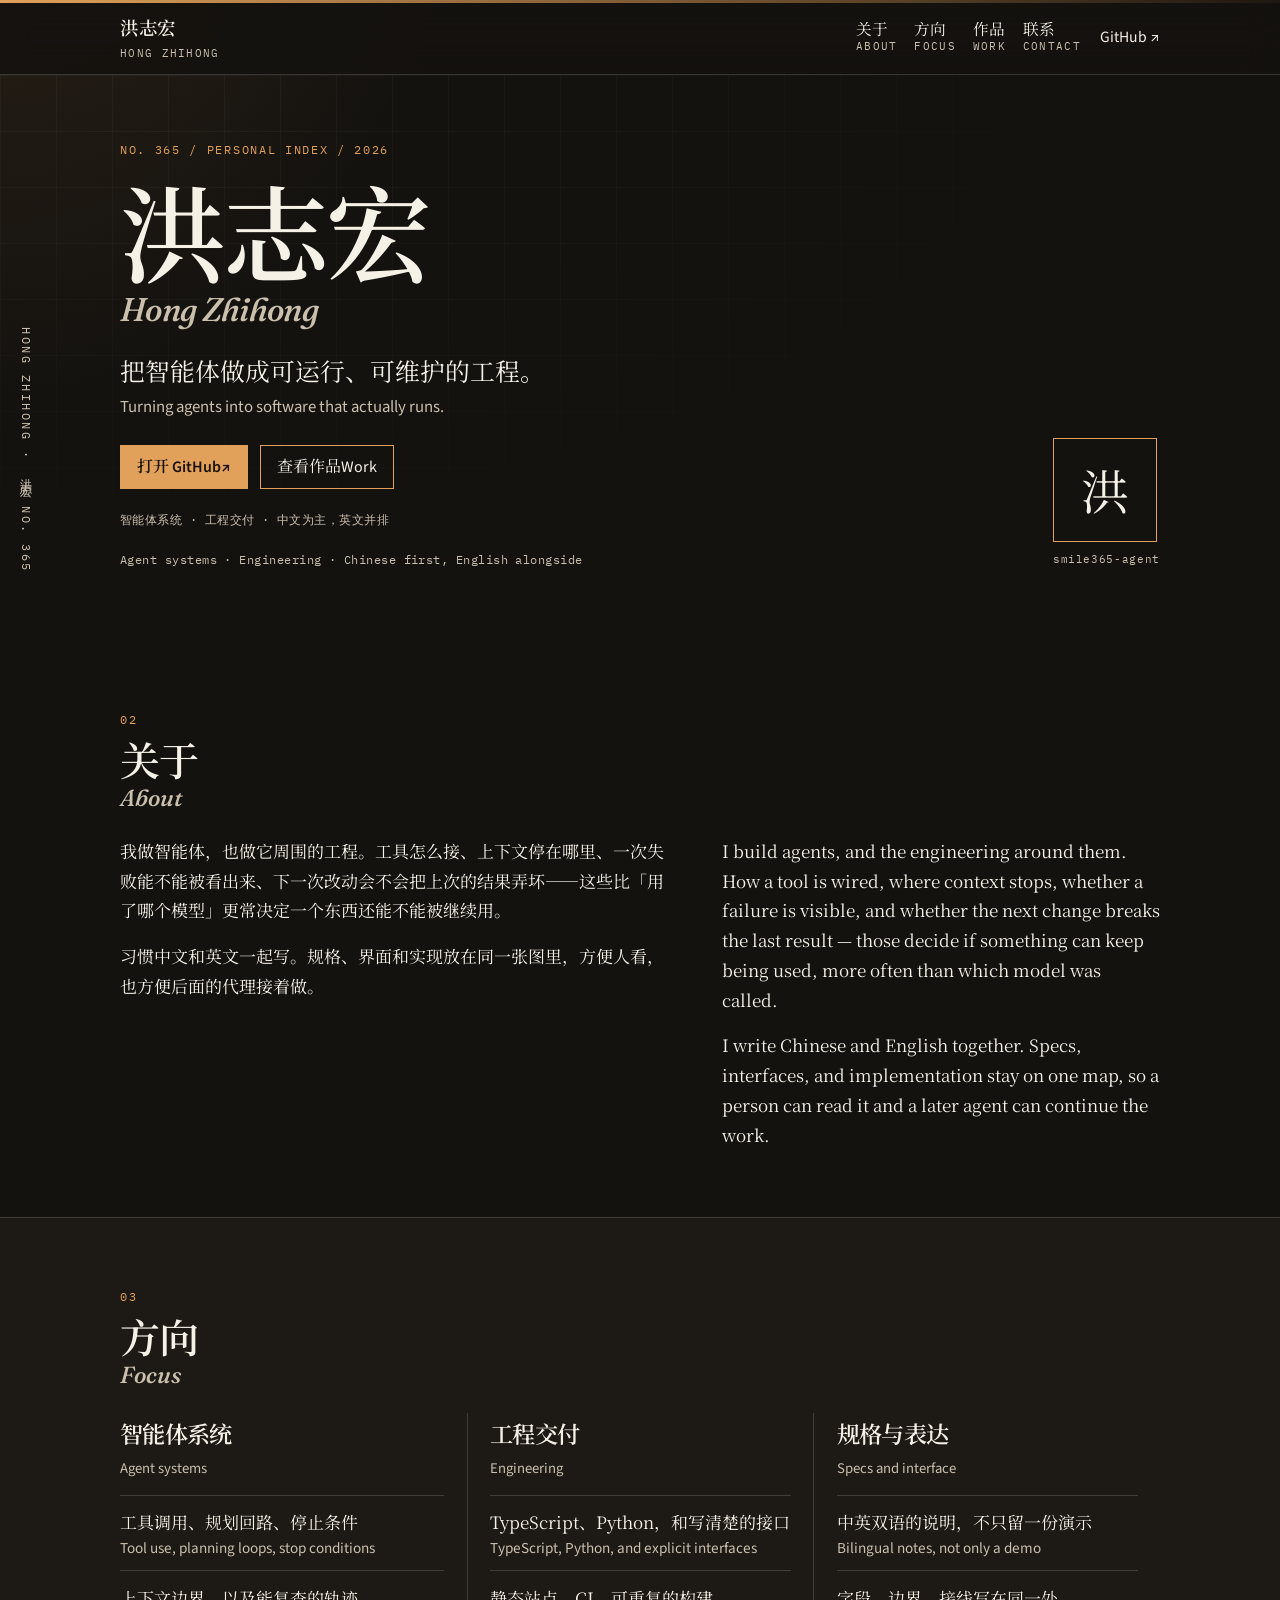
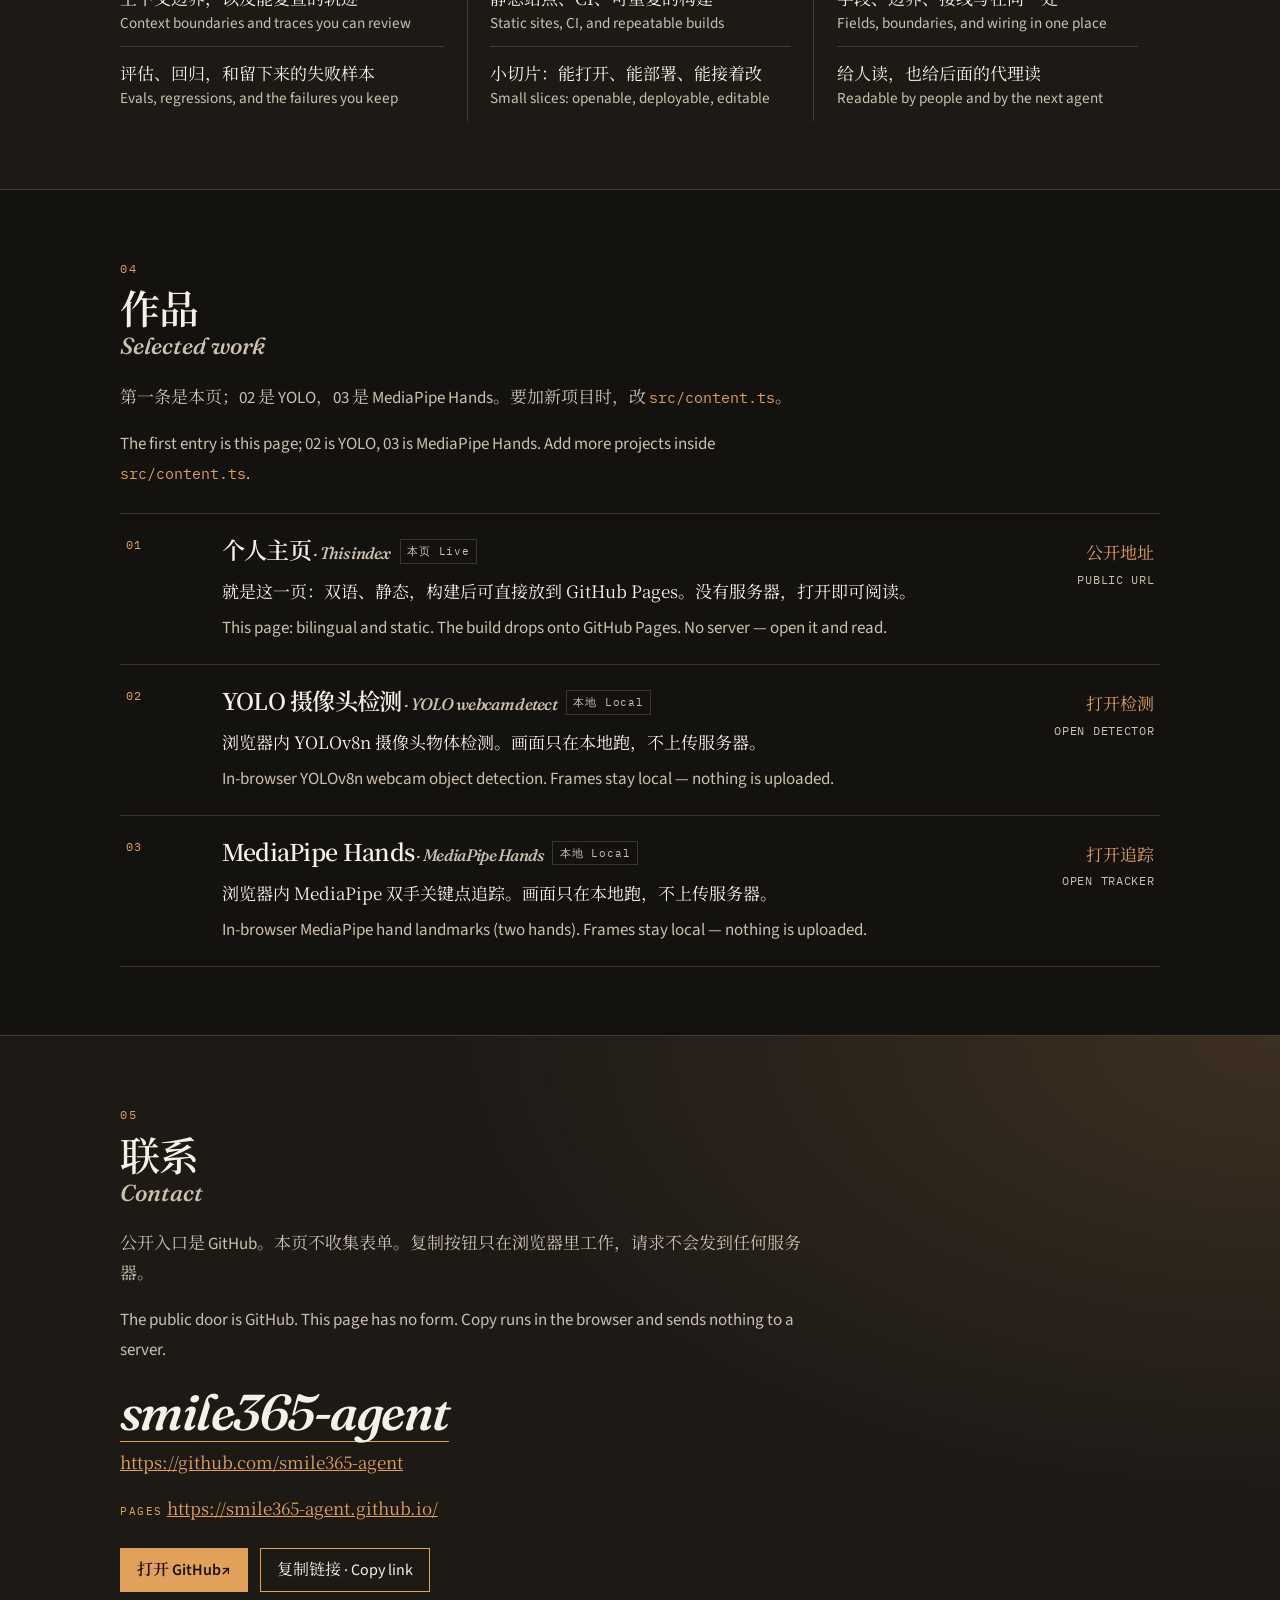
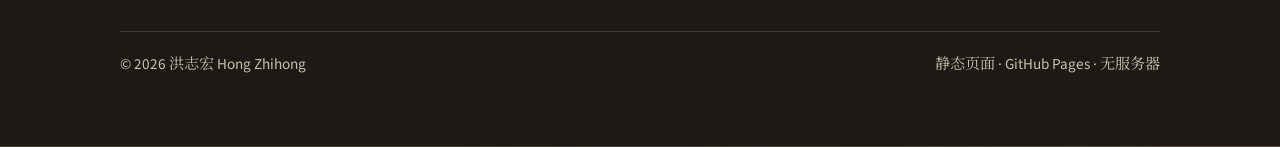
==== commit 91ecb4f7: "Link MediaPipe Hands on homepage" ====
--- a/index.html
+++ b/index.html
@@ -36,7 +36,7 @@
 `+c[r].replace(` at new `,` at `);return e.displayName&&u.includes(`<anonymous>`)&&(u=u.replace(`<anonymous>`,e.displayName)),u}while(1<=r&&0<=i);break}}}finally{We=!1,Error.prepareStackTrace=n}return(n=e?e.displayName||e.name:``)?Ue(n):``}function Ke(e,t){switch(e.tag){case 26:case 27:case 5:return Ue(e.type);case 16:return Ue(`Lazy`);case 13:return e.child!==t&&t!==null?Ue(`Suspense Fallback`):Ue(`Suspense`);case 19:return Ue(`SuspenseList`);case 0:case 15:return Ge(e.type,!1);case 11:return Ge(e.type.render,!1);case 1:return Ge(e.type,!0);case 31:return Ue(`Activity`);case 30:return Ue(`ViewTransition`);default:return``}}function qe(e){try{var t=``,n=null;do t+=Ke(e,n),n=e,e=e.return;while(e);return t}catch(e){return`
 Error generating stack: `+e.message+`
 `+e.stack}}var Je=Object.prototype.hasOwnProperty,Ye=t.unstable_scheduleCallback,Xe=t.unstable_cancelCallback,Ze=t.unstable_shouldYield,Qe=t.unstable_requestPaint,$e=t.unstable_now,et=t.unstable_getCurrentPriorityLevel,tt=t.unstable_ImmediatePriority,nt=t.unstable_UserBlockingPriority,rt=t.unstable_NormalPriority,it=t.unstable_LowPriority,at=t.unstable_IdlePriority,ot=t.log,st=t.unstable_setDisableYieldValue,ct=null,lt=null;function ut(e){if(typeof ot==`function`&&st(e),lt&&typeof lt.setStrictMode==`function`)try{lt.setStrictMode(ct,e)}catch{}}var dt=Math.clz32?Math.clz32:mt,ft=Math.log,pt=Math.LN2;function mt(e){return e>>>=0,e===0?32:31-(ft(e)/pt|0)|0}var ht=256,gt=262144,_t=4194304;function vt(e){var t=e&42;if(t!==0)return t;switch(e&-e){case 1:return 1;case 2:return 2;case 4:return 4;case 8:return 8;case 16:return 16;case 32:return 32;case 64:return 64;case 128:return 128;case 256:case 512:case 1024:case 2048:case 4096:case 8192:case 16384:case 32768:case 65536:case 131072:return e&-e;case 262144:case 524288:case 1048576:case 2097152:return e&3932160;case 4194304:case 8388608:case 16777216:case 33554432:return e&62914560;case 67108864:return 67108864;case 134217728:return 134217728;case 268435456:return 268435456;case 536870912:return 536870912;case 1073741824:return 0;default:return e}}function yt(e,t,n){var r=e.pendingLanes;if(r===0)return 0;var i=0,a=e.suspendedLanes,o=e.pingedLanes;e=e.warmLanes;var s=r&134217727;return s===0?(s=r&~a,s===0?o===0?n||(n=r&~e,n!==0&&(i=vt(n))):i=vt(o):i=vt(s)):(r=s&~a,r===0?(o&=s,o===0?n||(n=s&~e,n!==0&&(i=vt(n))):i=vt(o)):i=vt(r)),i===0?0:t!==0&&t!==i&&(t&a)===0&&(a=i&-i,n=t&-t,a>=n||a===32&&n&4194048)?t:i}function bt(e,t){return(e.pendingLanes&~(e.suspendedLanes&~e.pingedLanes)&t)===0}function xt(e,t){t&8&&(t|=t&32);var n=e.entangledLanes;if(n!==0)for(e=e.entanglements,n&=t;0<n;){var r=31-dt(n),i=1<<r;t|=e[r],n&=~i}return t}function St(e,t){switch(e){case 1:case 2:case 4:case 8:case 64:return t+250;case 16:case 32:case 128:case 256:case 512:case 1024:case 2048:case 4096:case 8192:case 16384:case 32768:case 65536:case 131072:case 262144:case 524288:case 1048576:case 2097152:return t+5e3;case 4194304:case 8388608:case 16777216:case 33554432:return-1;case 67108864:case 134217728:case 268435456:case 536870912:case 1073741824:return-1;default:return-1}}function Ct(){var e=_t;return _t<<=1,!(_t&62914560)&&(_t=4194304),e}function wt(e){for(var t=[],n=0;31>n;n++)t.push(e);return t}function Tt(e,t){e.pendingLanes|=t,t!==268435456&&(e.suspendedLanes=0,e.pingedLanes=0,e.warmLanes=0)}function Et(e,t,n,r,i,a){var o=e.pendingLanes;e.pendingLanes=n,e.suspendedLanes=0,e.pingedLanes=0,e.warmLanes=0,e.expiredLanes&=n,e.entangledLanes&=n,e.errorRecoveryDisabledLanes&=n,e.shellSuspendCounter=0;var s=e.entanglements,c=e.expirationTimes,l=e.hiddenUpdates;for(n=o&~n;0<n;){var u=31-dt(n),d=1<<u;s[u]=0,c[u]=-1;var f=l[u];if(f!==null)for(l[u]=null,u=0;u<f.length;u++){var p=f[u];p!==null&&(p.lane&=-536870913)}n&=~d}r!==0&&Dt(e,r,0),a!==0&&i===0&&e.tag!==0&&(e.suspendedLanes|=a&~(o&~t))}function Dt(e,t,n){e.pendingLanes|=t,e.suspendedLanes&=~t;var r=31-dt(t);e.entangledLanes|=t,e.entanglements[r]=e.entanglements[r]|1073741824|n&261930}function Ot(e,t){var n=e.entangledLanes|=t;for(e=e.entanglements;n;){var r=31-dt(n),i=1<<r;i&t|e[r]&t&&(e[r]|=t),n&=~i}}function kt(e,t){var n=t&-t;return n=n&42?1:At(n),(n&(e.suspendedLanes|t))===0?n:0}function At(e){switch(e){case 2:e=1;break;case 8:e=4;break;case 32:e=16;break;case 256:case 512:case 1024:case 2048:case 4096:case 8192:case 16384:case 32768:case 65536:case 131072:case 262144:case 524288:case 1048576:case 2097152:case 4194304:case 8388608:case 16777216:case 33554432:e=128;break;case 268435456:e=134217728;break;default:e=0}return e}function jt(e){return e&=-e,2<e?8<e?e&134217727?32:268435456:8:2}function Mt(){var e=w.p;return e===0?(e=window.event,e===void 0?32:Ch(e.type)):e}function Nt(e,t){var n=w.p;try{return w.p=e,t()}finally{w.p=n}}var Pt=Math.random().toString(36).slice(2),Ft=`__reactFiber$`+Pt,It=`__reactProps$`+Pt,Lt=`__reactContainer$`+Pt,Rt=`__reactEvents$`+Pt,zt=`__reactListeners$`+Pt,Bt=`__reactHandles$`+Pt,Vt=`__reactResources$`+Pt,Ht=`__reactMarker$`+Pt,Ut=`__reactLoad$`+Pt;function Wt(e){delete e[Ft],delete e[It],delete e[zt],delete e[Bt]}function Gt(e){var t;if(t=e[Ft])return t;for(var n=e.parentNode;n;){if(t=n[Lt]||n[Ft]){if(n=t.alternate,t.child!==null||n!==null&&n.child!==null)for(e=fm(e);e!==null;){if(n=e[Ft])return n;e=fm(e)}return t}e=n,n=e.parentNode}return null}function Kt(e){if(e=e[Ft]||e[Lt]){var t=e.tag;if(t===5||t===6||t===13||t===31||t===26||t===27||t===3)return e}return null}function qt(e){var t=e.tag;if(t===5||t===26||t===27||t===6)return e.stateNode;throw Error(s(33))}function Jt(e){var t=e[Vt];return t||=e[Vt]={hoistableStyles:new Map,hoistableScripts:new Map},t}function E(e){e[Ht]=!0}function Yt(e){e[Ut]=void 0}var Xt=new Set,Zt={};function Qt(e,t){$t(e,t),$t(e+`Capture`,t)}function $t(e,t){for(Zt[e]=t,e=0;e<t.length;e++)Xt.add(t[e])}var en=RegExp(`^[:A-Z_a-z\\u00C0-\\u00D6\\u00D8-\\u00F6\\u00F8-\\u02FF\\u0370-\\u037D\\u037F-\\u1FFF\\u200C-\\u200D\\u2070-\\u218F\\u2C00-\\u2FEF\\u3001-\\uD7FF\\uF900-\\uFDCF\\uFDF0-\\uFFFD][:A-Z_a-z\\u00C0-\\u00D6\\u00D8-\\u00F6\\u00F8-\\u02FF\\u0370-\\u037D\\u037F-\\u1FFF\\u200C-\\u200D\\u2070-\\u218F\\u2C00-\\u2FEF\\u3001-\\uD7FF\\uF900-\\uFDCF\\uFDF0-\\uFFFD\\-.0-9\\u00B7\\u0300-\\u036F\\u203F-\\u2040]*$`),tn={},nn={};function rn(e){return Je.call(nn,e)?!0:Je.call(tn,e)?!1:en.test(e)?nn[e]=!0:(tn[e]=!0,!1)}var D=!1;function an(){var e=D;return D=!1,e}function on(e,t,n){if(rn(t)){if(n===null)e.removeAttribute(t);else{switch(typeof n){case`undefined`:case`function`:case`symbol`:e.removeAttribute(t);return;case`boolean`:var r=t.toLowerCase().slice(0,5);if(r!==`data-`&&r!==`aria-`){e.removeAttribute(t);return}}e.setAttribute(t,n)}}}function sn(e,t,n){if(n===null)e.removeAttribute(t);else{switch(typeof n){case`undefined`:case`function`:case`symbol`:case`boolean`:e.removeAttribute(t);return}e.setAttribute(t,n)}}function cn(e,t,n,r){if(r===null)e.removeAttribute(n);else{switch(typeof r){case`undefined`:case`function`:case`symbol`:case`boolean`:e.removeAttribute(n);return}e.setAttributeNS(t,n,r)}}function ln(e){switch(typeof e){case`bigint`:case`boolean`:case`number`:case`string`:case`undefined`:return e;case`object`:return e;default:return``}}function un(e){var t=e.type;return(e=e.nodeName)&&e.toLowerCase()===`input`&&(t===`checkbox`||t===`radio`)}function dn(e,t,n){var r=Object.getOwnPropertyDescriptor(e.constructor.prototype,t);if(!e.hasOwnProperty(t)&&r!==void 0&&typeof r.get==`function`&&typeof r.set==`function`){var i=r.get,a=r.set;return Object.defineProperty(e,t,{configurable:!0,get:function(){return i.call(this)},set:function(e){n=``+e,a.call(this,e)}}),Object.defineProperty(e,t,{enumerable:r.enumerable}),{getValue:function(){return n},setValue:function(e){n=``+e},stopTracking:function(){e._valueTracker=null,delete e[t]}}}}function fn(e){if(!e._valueTracker){var t=un(e)?`checked`:`value`;e._valueTracker=dn(e,t,``+e[t])}}function pn(e){if(!e)return!1;var t=e._valueTracker;if(!t)return!0;var n=t.getValue(),r=``;return e&&(r=un(e)?e.checked?`true`:`false`:e.value),e=r,e!==n&&(t.setValue(e),!0)}var mn=/[\n"\\]/g;function hn(e){return e.replace(mn,function(e){return`\\`+e.charCodeAt(0).toString(16)+` `})}function gn(e,t,n,r,i,a,o,s){e.name=``,o!=null&&typeof o!=`function`&&typeof o!=`symbol`&&typeof o!=`boolean`?e.type=o:e.removeAttribute(`type`),t==null?o!==`submit`&&o!==`reset`||e.removeAttribute(`value`):o===`number`?(t===0&&e.value===``||e.value!=t)&&(e.value=``+ln(t)):e.value!==``+ln(t)&&(e.value=``+ln(t)),t==null?n==null?r!=null&&e.removeAttribute(`value`):vn(e,ln(n)):o===`number`&&e.value==t?vn(e,ln(e.value)):vn(e,ln(t)),i==null&&a!=null&&(e.defaultChecked=!!a),i!=null&&(e.checked=i&&typeof i!=`function`&&typeof i!=`symbol`),s!=null&&typeof s!=`function`&&typeof s!=`symbol`&&typeof s!=`boolean`?e.name=``+ln(s):e.removeAttribute(`name`)}function _n(e,t,n,r,i,a,o,s){if(a!=null&&typeof a!=`function`&&typeof a!=`symbol`&&typeof a!=`boolean`&&(e.type=a),t!=null||n!=null){if(!(a!==`submit`&&a!==`reset`||t!=null)){fn(e);return}n=n==null?``:``+ln(n),t=t==null?n:``+ln(t),s||t===e.value||(e.value=t),e.defaultValue=t}r??=i,r=typeof r!=`function`&&typeof r!=`symbol`&&!!r,e.checked=s?e.checked:!!r,e.defaultChecked=!!r,o!=null&&typeof o!=`function`&&typeof o!=`symbol`&&typeof o!=`boolean`&&(e.name=o),fn(e)}function vn(e,t){e.defaultValue!==``+t&&(e.defaultValue=``+t)}function yn(e,t,n,r){if(e=e.options,t){t={};for(var i=0;i<n.length;i++)t[`$`+n[i]]=!0;for(n=0;n<e.length;n++)i=t.hasOwnProperty(`$`+e[n].value),e[n].selected!==i&&(e[n].selected=i),i&&r&&(e[n].defaultSelected=!0)}else{for(n=``+ln(n),t=null,i=0;i<e.length;i++){if(e[i].value===n){e[i].selected=!0,r&&(e[i].defaultSelected=!0);return}t!==null||e[i].disabled||(t=e[i])}t!==null&&(t.selected=!0)}}function bn(e,t,n){t!=null&&(t=``+ln(t),t!==e.value&&(e.value=t),n==null)?e.defaultValue!==t&&(e.defaultValue=t):e.defaultValue=n==null?``:``+ln(n)}function xn(e,t,n,r){if(t==null){if(r!=null){if(n!=null)throw Error(s(92));if(De(r)){if(1<r.length)throw Error(s(93));r=r[0]}n=r}n??=``,t=n}n=ln(t),e.defaultValue=n,r=e.textContent,r===n&&r!==``&&r!==null&&(e.value=r),fn(e)}function Sn(e,t){if(t){var n=e.firstChild;if(n&&n===e.lastChild&&n.nodeType===3){n.nodeValue=t;return}}e.textContent=t}var Cn=new Set(`animationIterationCount aspectRatio borderImageOutset borderImageSlice borderImageWidth boxFlex boxFlexGroup boxOrdinalGroup columnCount columns flex flexGrow flexPositive flexShrink flexNegative flexOrder gridArea gridRow gridRowEnd gridRowSpan gridRowStart gridColumn gridColumnEnd gridColumnSpan gridColumnStart fontWeight lineClamp lineHeight opacity order orphans scale tabSize widows zIndex zoom fillOpacity floodOpacity stopOpacity strokeDasharray strokeDashoffset strokeMiterlimit strokeOpacity strokeWidth MozAnimationIterationCount MozBoxFlex MozBoxFlexGroup MozLineClamp msAnimationIterationCount msFlex msZoom msFlexGrow msFlexNegative msFlexOrder msFlexPositive msFlexShrink msGridColumn msGridColumnSpan msGridRow msGridRowSpan WebkitAnimationIterationCount WebkitBoxFlex WebKitBoxFlexGroup WebkitBoxOrdinalGroup WebkitColumnCount WebkitColumns WebkitFlex WebkitFlexGrow WebkitFlexPositive WebkitFlexShrink WebkitLineClamp`.split(` `));function wn(e,t,n){var r=t.indexOf(`--`)===0;n==null||typeof n==`boolean`||n===``?r?e.setProperty(t,``):t===`float`?e.cssFloat=``:e[t]=``:r?e.setProperty(t,n):typeof n!=`number`||n===0||Cn.has(t)?t===`float`?e.cssFloat=n:e[t]=(``+n).trim():e[t]=n+`px`}function Tn(e,t,n){if(t!=null&&typeof t!=`object`)throw Error(s(62));if(e=e.style,n!=null){for(var r in n)!n.hasOwnProperty(r)||t!=null&&t.hasOwnProperty(r)||(r.indexOf(`--`)===0?e.setProperty(r,``):r===`float`?e.cssFloat=``:e[r]=``,D=!0);for(var i in t)r=t[i],t.hasOwnProperty(i)&&n[i]!==r&&(wn(e,i,r),D=!0)}else for(var a in t)t.hasOwnProperty(a)&&wn(e,a,t[a])}function En(e){if(e.indexOf(`-`)===-1)return!1;switch(e){case`annotation-xml`:case`color-profile`:case`font-face`:case`font-face-src`:case`font-face-uri`:case`font-face-format`:case`font-face-name`:case`missing-glyph`:return!1;default:return!0}}var Dn=new Map([[`acceptCharset`,`accept-charset`],[`htmlFor`,`for`],[`httpEquiv`,`http-equiv`],[`crossOrigin`,`crossorigin`],[`accentHeight`,`accent-height`],[`alignmentBaseline`,`alignment-baseline`],[`arabicForm`,`arabic-form`],[`baselineShift`,`baseline-shift`],[`capHeight`,`cap-height`],[`clipPath`,`clip-path`],[`clipRule`,`clip-rule`],[`colorInterpolation`,`color-interpolation`],[`colorInterpolationFilters`,`color-interpolation-filters`],[`colorProfile`,`color-profile`],[`colorRendering`,`color-rendering`],[`dominantBaseline`,`dominant-baseline`],[`enableBackground`,`enable-background`],[`fillOpacity`,`fill-opacity`],[`fillRule`,`fill-rule`],[`floodColor`,`flood-color`],[`floodOpacity`,`flood-opacity`],[`fontFamily`,`font-family`],[`fontSize`,`font-size`],[`fontSizeAdjust`,`font-size-adjust`],[`fontStretch`,`font-stretch`],[`fontStyle`,`font-style`],[`fontVariant`,`font-variant`],[`fontWeight`,`font-weight`],[`glyphName`,`glyph-name`],[`glyphOrientationHorizontal`,`glyph-orientation-horizontal`],[`glyphOrientationVertical`,`glyph-orientation-vertical`],[`horizAdvX`,`horiz-adv-x`],[`horizOriginX`,`horiz-origin-x`],[`imageRendering`,`image-rendering`],[`letterSpacing`,`letter-spacing`],[`lightingColor`,`lighting-color`],[`markerEnd`,`marker-end`],[`markerMid`,`marker-mid`],[`markerStart`,`marker-start`],[`maskType`,`mask-type`],[`overlinePosition`,`overline-position`],[`overlineThickness`,`overline-thickness`],[`paintOrder`,`paint-order`],[`panose-1`,`panose-1`],[`pointerEvents`,`pointer-events`],[`renderingIntent`,`rendering-intent`],[`shapeRendering`,`shape-rendering`],[`stopColor`,`stop-color`],[`stopOpacity`,`stop-opacity`],[`strikethroughPosition`,`strikethrough-position`],[`strikethroughThickness`,`strikethrough-thickness`],[`strokeDasharray`,`stroke-dasharray`],[`strokeDashoffset`,`stroke-dashoffset`],[`strokeLinecap`,`stroke-linecap`],[`strokeLinejoin`,`stroke-linejoin`],[`strokeMiterlimit`,`stroke-miterlimit`],[`strokeOpacity`,`stroke-opacity`],[`strokeWidth`,`stroke-width`],[`textAnchor`,`text-anchor`],[`textDecoration`,`text-decoration`],[`textRendering`,`text-rendering`],[`transformOrigin`,`transform-origin`],[`underlinePosition`,`underline-position`],[`underlineThickness`,`underline-thickness`],[`unicodeBidi`,`unicode-bidi`],[`unicodeRange`,`unicode-range`],[`unitsPerEm`,`units-per-em`],[`vAlphabetic`,`v-alphabetic`],[`vHanging`,`v-hanging`],[`vIdeographic`,`v-ideographic`],[`vMathematical`,`v-mathematical`],[`vectorEffect`,`vector-effect`],[`vertAdvY`,`vert-adv-y`],[`vertOriginX`,`vert-origin-x`],[`vertOriginY`,`vert-origin-y`],[`wordSpacing`,`word-spacing`],[`writingMode`,`writing-mode`],[`xmlnsXlink`,`xmlns:xlink`],[`xHeight`,`x-height`]]),On=/^[\u0000-\u001F ]*j[\r\n\t]*a[\r\n\t]*v[\r\n\t]*a[\r\n\t]*s[\r\n\t]*c[\r\n\t]*r[\r\n\t]*i[\r\n\t]*p[\r\n\t]*t[\r\n\t]*:/i;function kn(e){return On.test(``+e)?`javascript:throw new Error('React has blocked a javascript: URL as a security precaution.')`:e}function An(){}var jn=null;function Mn(e){return e=e.target||e.srcElement||window,e.correspondingUseElement&&(e=e.correspondingUseElement),e.nodeType===3?e.parentNode:e}var Nn=null,Pn=null;function Fn(e){var t=Kt(e);if(t&&(e=t.stateNode)){var n=e[It]||null;a:switch(e=t.stateNode,t.type){case`input`:if(gn(e,n.value,n.defaultValue,n.defaultValue,n.checked,n.defaultChecked,n.type,n.name),t=n.name,n.type===`radio`&&t!=null){for(n=e;n.parentNode;)n=n.parentNode;for(n=n.querySelectorAll(`input[name="`+hn(``+t)+`"][type="radio"]`),t=0;t<n.length;t++){var r=n[t];if(r!==e&&r.form===e.form){var i=r[It]||null;if(!i)throw Error(s(90));gn(r,i.value,i.defaultValue,i.defaultValue,i.checked,i.defaultChecked,i.type,i.name)}}for(t=0;t<n.length;t++)r=n[t],r.form===e.form&&pn(r)}break a;case`textarea`:bn(e,n.value,n.defaultValue);break a;case`select`:t=n.value,t!=null&&yn(e,!!n.multiple,t,!1)}}}var In=!1;function Ln(e,t,n){if(In)return e(t,n);In=!0;try{return e(t)}finally{if(In=!1,(Nn!==null||Pn!==null)&&(zd(),Nn&&(t=Nn,e=Pn,Pn=Nn=null,Fn(t),e)))for(t=0;t<e.length;t++)Fn(e[t])}}function Rn(e,t){var n=e.stateNode;if(n===null)return null;var r=n[It]||null;if(r===null)return null;n=r[t];a:switch(t){case`onClick`:case`onClickCapture`:case`onDoubleClick`:case`onDoubleClickCapture`:case`onMouseDown`:case`onMouseDownCapture`:case`onMouseMove`:case`onMouseMoveCapture`:case`onMouseUp`:case`onMouseUpCapture`:case`onMouseEnter`:(r=!r.disabled)||(e=e.type,r=e!==`button`&&e!==`input`&&e!==`select`&&e!==`textarea`),e=!r;break a;default:e=!1}if(e)return null;if(n&&typeof n!=`function`)throw Error(s(231,t,typeof n));return n}var zn=typeof window<`u`&&window.document!==void 0&&window.document.createElement!==void 0,Bn=!1;if(zn)try{var Vn={};Object.defineProperty(Vn,"passive",{get:function(){Bn=!0}}),window.addEventListener(`test`,Vn,Vn),window.removeEventListener(`test`,Vn,Vn)}catch{Bn=!1}var Hn=null,Un=null,Wn=null;function Gn(){if(Wn)return Wn;var e,t=Un,n=t.length,r,i=`value`in Hn?Hn.value:Hn.textContent,a=i.length;for(e=0;e<n&&t[e]===i[e];e++);var o=n-e;for(r=1;r<=o&&t[n-r]===i[a-r];r++);return Wn=i.slice(e,1<r?1-r:void 0)}function Kn(e){var t=e.keyCode;return`charCode`in e?(e=e.charCode,e===0&&t===13&&(e=13)):e=t,e===10&&(e=13),32<=e||e===13?e:0}function qn(){return!0}function Jn(){return!1}function Yn(e){function t(t,n,r,i,a){for(var o in this._reactName=t,this._targetInst=r,this.type=n,this.nativeEvent=i,this.target=a,this.currentTarget=null,e)e.hasOwnProperty(o)&&(t=e[o],this[o]=t?t(i):i[o]);return this.isDefaultPrevented=(i.defaultPrevented==null?!1===i.returnValue:i.defaultPrevented)?qn:Jn,this.isPropagationStopped=Jn,this}return S(t.prototype,{preventDefault:function(){this.defaultPrevented=!0;var e=this.nativeEvent;e&&(e.preventDefault?e.preventDefault():typeof e.returnValue!=`unknown`&&(e.returnValue=!1),this.isDefaultPrevented=qn)},stopPropagation:function(){var e=this.nativeEvent;e&&(e.stopPropagation?e.stopPropagation():typeof e.cancelBubble!=`unknown`&&(e.cancelBubble=!0),this.isPropagationStopped=qn)},persist:function(){},isPersistent:qn}),t}var Xn={eventPhase:0,bubbles:0,cancelable:0,timeStamp:function(e){return e.timeStamp||Date.now()},defaultPrevented:0,isTrusted:0},Zn=Yn(Xn),Qn=S({},Xn,{view:0,detail:0}),$n=Yn(Qn),er,tr,nr,rr=S({},Qn,{screenX:0,screenY:0,clientX:0,clientY:0,pageX:0,pageY:0,ctrlKey:0,shiftKey:0,altKey:0,metaKey:0,getModifierState:mr,button:0,buttons:0,relatedTarget:function(e){return e.relatedTarget===void 0?e.fromElement===e.srcElement?e.toElement:e.fromElement:e.relatedTarget},movementX:function(e){return`movementX`in e?e.movementX:(e!==nr&&(nr&&e.type===`mousemove`?(er=e.screenX-nr.screenX,tr=e.screenY-nr.screenY):tr=er=0,nr=e),er)},movementY:function(e){return`movementY`in e?e.movementY:tr}}),ir=Yn(rr),ar=Yn(S({},rr,{dataTransfer:0})),or=Yn(S({},Qn,{relatedTarget:0})),sr=Yn(S({},Xn,{animationName:0,elapsedTime:0,pseudoElement:0})),cr=Yn(S({},Xn,{clipboardData:function(e){return`clipboardData`in e?e.clipboardData:window.clipboardData}})),lr=Yn(S({},Xn,{data:0})),ur={Esc:`Escape`,Spacebar:` `,Left:`ArrowLeft`,Up:`ArrowUp`,Right:`ArrowRight`,Down:`ArrowDown`,Del:`Delete`,Win:`OS`,Menu:`ContextMenu`,Apps:`ContextMenu`,Scroll:`ScrollLock`,MozPrintableKey:`Unidentified`},dr={8:`Backspace`,9:`Tab`,12:`Clear`,13:`Enter`,16:`Shift`,17:`Control`,18:`Alt`,19:`Pause`,20:`CapsLock`,27:`Escape`,32:` `,33:`PageUp`,34:`PageDown`,35:`End`,36:`Home`,37:`ArrowLeft`,38:`ArrowUp`,39:`ArrowRight`,40:`ArrowDown`,45:`Insert`,46:`Delete`,112:`F1`,113:`F2`,114:`F3`,115:`F4`,116:`F5`,117:`F6`,118:`F7`,119:`F8`,120:`F9`,121:`F10`,122:`F11`,123:`F12`,144:`NumLock`,145:`ScrollLock`,224:`Meta`},fr={Alt:`altKey`,Control:`ctrlKey`,Meta:`metaKey`,Shift:`shiftKey`};function pr(e){var t=this.nativeEvent;return t.getModifierState?t.getModifierState(e):(e=fr[e])?!!t[e]:!1}function mr(){return pr}var hr=Yn(S({},Qn,{key:function(e){if(e.key){var t=ur[e.key]||e.key;if(t!==`Unidentified`)return t}return e.type===`keypress`?(e=Kn(e),e===13?`Enter`:String.fromCharCode(e)):e.type===`keydown`||e.type===`keyup`?dr[e.keyCode]||`Unidentified`:``},code:0,location:0,ctrlKey:0,shiftKey:0,altKey:0,metaKey:0,repeat:0,locale:0,getModifierState:mr,charCode:function(e){return e.type===`keypress`?Kn(e):0},keyCode:function(e){return e.type===`keydown`||e.type===`keyup`?e.keyCode:0},which:function(e){return e.type===`keypress`?Kn(e):e.type===`keydown`||e.type===`keyup`?e.keyCode:0}})),gr=Yn(S({},rr,{pointerId:0,width:0,height:0,pressure:0,tangentialPressure:0,tiltX:0,tiltY:0,twist:0,pointerType:0,isPrimary:0})),_r=Yn(S({},Xn,{submitter:0})),vr=Yn(S({},Qn,{touches:0,targetTouches:0,changedTouches:0,altKey:0,metaKey:0,ctrlKey:0,shiftKey:0,getModifierState:mr})),yr=Yn(S({},Xn,{propertyName:0,elapsedTime:0,pseudoElement:0})),br=Yn(S({},rr,{deltaX:function(e){return`deltaX`in e?e.deltaX:`wheelDeltaX`in e?-e.wheelDeltaX:0},deltaY:function(e){return`deltaY`in e?e.deltaY:`wheelDeltaY`in e?-e.wheelDeltaY:`wheelDelta`in e?-e.wheelDelta:0},deltaZ:0,deltaMode:0})),xr=Yn(S({},Xn,{newState:0,oldState:0,source:0})),Sr=[9,13,27,32],Cr=zn&&`CompositionEvent`in window,wr=null;zn&&`documentMode`in document&&(wr=document.documentMode);var Tr=zn&&`TextEvent`in window&&!wr,Er=zn&&(!Cr||wr&&8<wr&&11>=wr),Dr=` `,Or=!1;function kr(e,t){switch(e){case`keyup`:return Sr.indexOf(t.keyCode)!==-1;case`keydown`:return t.keyCode!==229;case`keypress`:case`mousedown`:case`focusout`:return!0;default:return!1}}function Ar(e){return e=e.detail,typeof e==`object`&&`data`in e?e.data:null}var jr=!1;function Mr(e,t){switch(e){case`compositionend`:return Ar(t);case`keypress`:return t.which===32?(Or=!0,Dr):null;case`textInput`:return e=t.data,e===Dr&&Or?null:e;default:return null}}function Nr(e,t){if(jr)return e===`compositionend`||!Cr&&kr(e,t)?(e=Gn(),Wn=Un=Hn=null,jr=!1,e):null;switch(e){case`paste`:return null;case`keypress`:if(!(t.ctrlKey||t.altKey||t.metaKey)||t.ctrlKey&&t.altKey){if(t.char&&1<t.char.length)return t.char;if(t.which)return String.fromCharCode(t.which)}return null;case`compositionend`:return Er&&t.locale!==`ko`?null:t.data;default:return null}}var Pr={color:!0,date:!0,datetime:!0,"datetime-local":!0,email:!0,month:!0,number:!0,password:!0,range:!0,search:!0,tel:!0,text:!0,time:!0,url:!0,week:!0};function Fr(e){var t=e&&e.nodeName&&e.nodeName.toLowerCase();return t===`input`?!!Pr[e.type]:t===`textarea`}function Ir(e,t,n,r){Nn?Pn?Pn.push(r):Pn=[r]:Nn=r,t=Jf(t,`onChange`),0<t.length&&(n=new Zn(`onChange`,`change`,null,n,r),e.push({event:n,listeners:t}))}var Lr=null,Rr=null;function zr(e){Vf(e,0)}function Br(e){if(pn(qt(e)))return e}function Vr(e,t){if(e===`change`)return t}var Hr=!1;if(zn){var Ur;if(zn){var Wr=`oninput`in document;if(!Wr){var Gr=document.createElement(`div`);Gr.setAttribute(`oninput`,`return;`),Wr=typeof Gr.oninput==`function`}Ur=Wr}else Ur=!1;Hr=Ur&&(!document.documentMode||9<document.documentMode)}function Kr(){Lr&&(Lr.detachEvent(`onpropertychange`,qr),Rr=Lr=null)}function qr(e){if(e.propertyName===`value`&&Br(Rr)){var t=[];Ir(t,Rr,e,Mn(e)),Ln(zr,t)}}function Jr(e,t,n){e===`focusin`?(Kr(),Lr=t,Rr=n,Lr.attachEvent(`onpropertychange`,qr)):e===`focusout`&&Kr()}function Yr(e){if(e===`selectionchange`||e===`keyup`||e===`keydown`)return Br(Rr)}function Xr(e,t){if(e===`click`)return Br(t)}function Zr(e,t){if(e===`input`||e===`change`)return Br(t)}function Qr(e,t){return e===t&&(e!==0||1/e==1/t)||e!==e&&t!==t}var $r=typeof Object.is==`function`?Object.is:Qr;function ei(e,t){if($r(e,t))return!0;if(typeof e!=`object`||!e||typeof t!=`object`||!t)return!1;var n=Object.keys(e),r=Object.keys(t);if(n.length!==r.length)return!1;for(r=0;r<n.length;r++){var i=n[r];if(!Je.call(t,i)||!$r(e[i],t[i]))return!1}return!0}function ti(e){if(e||=typeof document<`u`?document:void 0,e===void 0)return null;try{return e.activeElement||e.body}catch{return e.body}}function ni(e){for(;e&&e.firstChild;)e=e.firstChild;return e}function ri(e,t){var n=ni(e);e=0;for(var r;n;){if(n.nodeType===3){if(r=e+n.textContent.length,e<=t&&r>=t)return{node:n,offset:t-e};e=r}a:{for(;n;){if(n.nextSibling){n=n.nextSibling;break a}n=n.parentNode}n=void 0}n=ni(n)}}function ii(e,t){return e&&t?e===t?!0:e&&e.nodeType===3?!1:t&&t.nodeType===3?ii(e,t.parentNode):`contains`in e?e.contains(t):e.compareDocumentPosition?!!(e.compareDocumentPosition(t)&16):!1:!1}function ai(e){e=e!=null&&e.ownerDocument!=null&&e.ownerDocument.defaultView!=null?e.ownerDocument.defaultView:window;for(var t=ti(e.document);t instanceof e.HTMLIFrameElement;){try{var n=typeof t.contentWindow.location.href==`string`}catch{n=!1}if(n)e=t.contentWindow;else break;t=ti(e.document)}return t}function oi(e){var t=e&&e.nodeName&&e.nodeName.toLowerCase();return t&&(t===`input`&&(e.type===`text`||e.type===`search`||e.type===`tel`||e.type===`url`||e.type===`password`)||t===`textarea`||e.contentEditable===`true`)}var si=zn&&`documentMode`in document&&11>=document.documentMode,ci=null,li=null,ui=null,di=!1;function fi(e,t,n){var r=n.window===n?n.document:n.nodeType===9?n:n.ownerDocument;di||ci==null||ci!==ti(r)||(r=ci,`selectionStart`in r&&oi(r)?r={start:r.selectionStart,end:r.selectionEnd}:(r=(r.ownerDocument&&r.ownerDocument.defaultView||window).getSelection(),r={anchorNode:r.anchorNode,anchorOffset:r.anchorOffset,focusNode:r.focusNode,focusOffset:r.focusOffset}),ui&&ei(ui,r)||(ui=r,r=Jf(li,`onSelect`),0<r.length&&(t=new Zn(`onSelect`,`select`,null,t,n),e.push({event:t,listeners:r}),t.target=ci)))}function pi(e,t){var n={};return n[e.toLowerCase()]=t.toLowerCase(),n[`Webkit`+e]=`webkit`+t,n[`Moz`+e]=`moz`+t,n}var mi={animationend:pi(`Animation`,`AnimationEnd`),animationiteration:pi(`Animation`,`AnimationIteration`),animationstart:pi(`Animation`,`AnimationStart`),transitionrun:pi(`Transition`,`TransitionRun`),transitionstart:pi(`Transition`,`TransitionStart`),transitioncancel:pi(`Transition`,`TransitionCancel`),transitionend:pi(`Transition`,`TransitionEnd`)},hi={},gi={};zn&&(gi=document.createElement(`div`).style,`AnimationEvent`in window||(delete mi.animationend.animation,delete mi.animationiteration.animation,delete mi.animationstart.animation),`TransitionEvent`in window||delete mi.transitionend.transition);function _i(e){if(hi[e])return hi[e];if(!mi[e])return e;var t=mi[e],n;for(n in t)if(t.hasOwnProperty(n)&&n in gi)return hi[e]=t[n];return e}var vi=_i(`animationend`),yi=_i(`animationiteration`),bi=_i(`animationstart`),xi=_i(`transitionrun`),Si=_i(`transitionstart`),Ci=_i(`transitioncancel`),wi=_i(`transitionend`),Ti=new Map,Ei=`abort auxClick beforeToggle cancel canPlay canPlayThrough click close contextMenu copy cut drag dragEnd dragEnter dragExit dragLeave dragOver dragStart drop durationChange emptied encrypted ended error fullscreenChange fullscreenError gotPointerCapture input invalid keyDown keyPress keyUp load loadedData loadedMetadata loadStart lostPointerCapture mouseDown mouseMove mouseOut mouseOver mouseUp paste pause play playing pointerCancel pointerDown pointerMove pointerOut pointerOver pointerUp progress rateChange reset resize seeked seeking stalled submit suspend timeUpdate touchCancel touchEnd touchStart volumeChange scroll toggle touchMove waiting wheel`.split(` `);Ei.push(`scrollEnd`);function Di(e,t){Ti.set(e,t),Qt(t,[e])}var Oi=0;function ki(e,t){if(e.name!=null&&e.name!==`auto`)return e.name;if(t.autoName!==null)return t.autoName;e=bd.identifierPrefix;var n=Oi++;return e=`_`+e+`t_`+n.toString(32)+`_`,t.autoName=e}function Ai(e){if(e==null||typeof e==`string`)return e;var t=null,n=Od;if(n!==null)for(var r=0;r<n.length;r++){var i=e[n[r]];if(i!=null){if(i===`none`)return`none`;t=t==null?i:t+(` `+i)}}return t??e.default}function ji(e,t){return e=Ai(e),t=Ai(t),t==null?e===`auto`?null:e:t===`auto`?null:t}var Mi=typeof reportError==`function`?reportError:function(e){if(typeof window==`object`&&typeof window.ErrorEvent==`function`){var t=new window.ErrorEvent(`error`,{bubbles:!0,cancelable:!0,message:typeof e==`object`&&e&&typeof e.message==`string`?String(e.message):String(e),error:e});if(!window.dispatchEvent(t))return}else if(typeof process==`object`&&typeof process.emit==`function`){process.emit(`uncaughtException`,e);return}console.error(e)},Ni=[],Pi=0,Fi=0;function Ii(){for(var e=Pi,t=Fi=Pi=0;t<e;){var n=Ni[t];Ni[t++]=null;var r=Ni[t];Ni[t++]=null;var i=Ni[t];Ni[t++]=null;var a=Ni[t];if(Ni[t++]=null,r!==null&&i!==null){var o=r.pending;o===null?i.next=i:(i.next=o.next,o.next=i),r.pending=i}a!==0&&Bi(n,i,a)}}function Li(e,t,n,r){Ni[Pi++]=e,Ni[Pi++]=t,Ni[Pi++]=n,Ni[Pi++]=r,Fi|=r,e.lanes|=r,e=e.alternate,e!==null&&(e.lanes|=r)}function Ri(e,t,n,r){return Li(e,t,n,r),Vi(e)}function zi(e,t){return Li(e,null,null,t),Vi(e)}function Bi(e,t,n){e.lanes|=n;var r=e.alternate;r!==null&&(r.lanes|=n);for(var i=!1,a=e.return;a!==null;)a.childLanes|=n,r=a.alternate,r!==null&&(r.childLanes|=n),a.tag===22&&(e=a.stateNode,e===null||e._visibility&1||(i=!0)),e=a,a=a.return;return e.tag===3?(a=e.stateNode,i&&t!==null&&(i=31-dt(n),e=a.hiddenUpdates,r=e[i],r===null?e[i]=[t]:r.push(t),t.lane=n|536870912),a):null}function Vi(e){if(50<kd)throw kd=0,Ad=null,Error(s(185));for(var t=e.return;t!==null;)e=t,t=e.return;return e.tag===3?e.stateNode:null}var Hi={};function Ui(e,t,n,r){this.tag=e,this.key=n,this.sibling=this.child=this.return=this.stateNode=this.type=this.elementType=null,this.index=0,this.refCleanup=this.ref=null,this.pendingProps=t,this.dependencies=this.memoizedState=this.updateQueue=this.memoizedProps=null,this.mode=r,this.subtreeFlags=this.flags=0,this.deletions=null,this.childLanes=this.lanes=0,this.alternate=null}function Wi(e,t,n,r){return new Ui(e,t,n,r)}function Gi(e){return e=e.prototype,!(!e||!e.isReactComponent)}function Ki(e,t){var n=e.alternate;return n===null?(n=Wi(e.tag,t,e.key,e.mode),n.elementType=e.elementType,n.type=e.type,n.stateNode=e.stateNode,n.alternate=e,e.alternate=n):(n.pendingProps=t,n.type=e.type,n.flags=0,n.subtreeFlags=0,n.deletions=null),n.flags=e.flags&1206910976,n.childLanes=e.childLanes,n.lanes=e.lanes,n.child=e.child,n.memoizedProps=e.memoizedProps,n.memoizedState=e.memoizedState,n.updateQueue=e.updateQueue,t=e.dependencies,n.dependencies=t===null?null:{lanes:t.lanes,firstContext:t.firstContext},n.sibling=e.sibling,n.index=e.index,n.ref=e.ref,n.refCleanup=e.refCleanup,n}function qi(e,t){e.flags&=1206910978;var n=e.alternate;return n===null?(e.childLanes=0,e.lanes=t,e.child=null,e.subtreeFlags=0,e.memoizedProps=null,e.memoizedState=null,e.updateQueue=null,e.dependencies=null,e.stateNode=null):(e.childLanes=n.childLanes,e.lanes=n.lanes,e.child=n.child,e.subtreeFlags=0,e.deletions=null,e.memoizedProps=n.memoizedProps,e.memoizedState=n.memoizedState,e.updateQueue=n.updateQueue,e.type=n.type,t=n.dependencies,e.dependencies=t===null?null:{lanes:t.lanes,firstContext:t.firstContext}),e}function Ji(e,t,n,r,i,a){var o=0;if(r=e,typeof r==`function`)Gi(r)&&(o=1);else if(typeof r==`string`)o=qm(e,n,Ne.current)?26:e===`html`||e===`head`||e===`body`?27:5;else a:switch(r){case ve:return e=Wi(31,n,t,i),e.elementType=ve,e.lanes=a,e;case ce:return Yi(n.children,i,a,t);case le:o=8,i|=24;break;case ue:return e=Wi(12,n,t,i|2),e.elementType=ue,e.lanes=a,e;case me:return e=Wi(13,n,t,i),e.elementType=me,e.lanes=a,e;case he:return e=Wi(19,n,t,i),e.elementType=he,e.lanes=a,e;case ye:case xe:return e=i|32,e=Wi(30,n,t,e),e.elementType=xe,e.lanes=a,e.stateNode={autoName:null,paired:null,clones:null,ref:null},e;default:if(typeof r==`object`&&r)switch(r.$$typeof){case fe:o=10;break a;case de:o=9;break a;case pe:o=11;break a;case ge:o=14;break a;case _e:o=16,r=null;break a}o=29,n=Error(s(130,e===null?`null`:typeof e,``)),r=null}return t=Wi(o,n,t,i),t.elementType=e,t.type=r,t.lanes=a,t}function Yi(e,t,n,r){return e=Wi(7,e,r,t),e.lanes=n,e}function Xi(e,t,n){return e=Wi(6,e,null,t),e.lanes=n,e}function Zi(e){var t=Wi(18,null,null,0);return t.stateNode=e,t}function Qi(e,t,n){return t=Wi(4,e.children===null?[]:e.children,e.key,t),t.lanes=n,t.stateNode={containerInfo:e.containerInfo,pendingChildren:null,implementation:e.implementation},t}var $i=new WeakMap;function ea(e,t){if(typeof e==`object`&&e){var n=$i.get(e);return n===void 0?(t={value:e,source:t,stack:qe(t)},$i.set(e,t),t):n}return{value:e,source:t,stack:qe(t)}}var ta=[],na=0,ra=null,ia=0,aa=[],oa=0,sa=null,ca=1,la=``;function ua(e,t){ta[na++]=ia,ta[na++]=ra,ra=e,ia=t}function da(e,t,n){aa[oa++]=ca,aa[oa++]=la,aa[oa++]=sa,sa=e;var r=ca;e=la;var i=32-dt(r)-1;r&=~(1<<i),n+=1;var a=32-dt(t)+i;if(30<a){var o=i-i%5;a=(r&(1<<o)-1).toString(32),r>>=o,i-=o,ca=1<<32-dt(t)+i|n<<i|r,la=a+e}else ca=1<<a|n<<i|r,la=e}function fa(e){e.return!==null&&(ua(e,1),da(e,1,0))}function pa(e){for(;e===ra;)ra=ta[--na],ta[na]=null,ia=ta[--na],ta[na]=null;for(;e===sa;)sa=aa[--oa],aa[oa]=null,la=aa[--oa],aa[oa]=null,ca=aa[--oa],aa[oa]=null}function ma(e,t){aa[oa++]=ca,aa[oa++]=la,aa[oa++]=sa,ca=t.id,la=t.overflow,sa=e}var O=null,k=null,A=!1,ha=null,ga=!1,_a=Error(s(519));function va(e){throw wa(ea(Error(s(418,1<arguments.length&&arguments[1]!==void 0&&arguments[1]?`text`:`HTML`,``)),e)),_a}function ya(e){var t=e.stateNode,n=e.type,r=e.memoizedProps;switch(t[Ft]=e,t[It]=r,n){case`dialog`:Q(`cancel`,t),Q(`close`,t);break;case`iframe`:case`object`:case`embed`:Q(`load`,t);break;case`video`:case`audio`:for(n=0;n<zf.length;n++)Q(zf[n],t);break;case`source`:Q(`error`,t);break;case`img`:case`image`:case`link`:Q(`error`,t),Q(`load`,t);break;case`details`:Q(`toggle`,t);break;case`input`:Q(`invalid`,t),_n(t,r.value,r.defaultValue,r.checked,r.defaultChecked,r.type,r.name,!0);break;case`select`:Q(`invalid`,t);break;case`textarea`:Q(`invalid`,t),xn(t,r.value,r.defaultValue,r.children)}n=r.children,typeof n!=`string`&&typeof n!=`number`&&typeof n!=`bigint`||t.textContent===``+n||!0===r.suppressHydrationWarning||ep(t.textContent,n)?(r.popover!=null&&(Q(`beforetoggle`,t),Q(`toggle`,t)),r.onScroll!=null&&Q(`scroll`,t),r.onScrollEnd!=null&&Q(`scrollend`,t),r.onClick!=null&&(t.onclick=An),t=!0):t=!1,t||va(e,!0)}function ba(e){for(O=e.return;O;)switch(O.tag){case 5:case 31:case 13:ga=!1;return;case 27:case 3:ga=!0;return;default:O=O.return}}function xa(e){if(e!==O)return!1;if(!A)return ba(e),A=!0,!1;var t=e.tag,n;if((n=t!==3&&t!==27)&&((n=t===5)&&(n=e.type,n=n===`form`||n===`button`||pp(e.type,e.memoizedProps)),n=!n),n&&k&&va(e),ba(e),t===13){if(e=e.memoizedState,e=e===null?null:e.dehydrated,!e)throw Error(s(317));k=dm(e)}else if(t===31){if(e=e.memoizedState,e=e===null?null:e.dehydrated,!e)throw Error(s(317));k=dm(e)}else t===27?(t=k,Sp(e.type)?(e=um,um=null,k=e):k=t):k=O?lm(e.stateNode.nextSibling):null;return!0}function Sa(){k=O=null,A=!1}function Ca(){var e=ha;return e!==null&&(pd===null?pd=e:pd.push.apply(pd,e),ha=null),e}function wa(e){ha===null?ha=[e]:ha.push(e)}var Ta=je(null),Ea=null,Da=null;function Oa(e,t,n){T(Ta,t._currentValue),t._currentValue=n}function ka(e){e._currentValue=Ta.current,Me(Ta)}function Aa(e,t,n){for(;e!==null;){var r=e.alternate;if((e.childLanes&t)===t?r!==null&&(r.childLanes&t)!==t&&(r.childLanes|=t):(e.childLanes|=t,r!==null&&(r.childLanes|=t)),e===n)break;e=e.return}}function ja(e,t,n,r){var i=e.child;for(i!==null&&(i.return=e);i!==null;){var a=i.dependencies;if(a!==null){var o=i.child;a=a.firstContext;a:for(;a!==null;){var c=a;a=i;for(var l=0;l<t.length;l++)if(c.context===t[l]){a.lanes|=n,c=a.alternate,c!==null&&(c.lanes|=n),Aa(a.return,n,e),r||(o=null);break a}a=c.next}}else if(i.tag===18){if(o=i.return,o===null)throw Error(s(341));o.lanes|=n,a=o.alternate,a!==null&&(a.lanes|=n),Aa(o,n,e),o=null}else i.tag===13&&i.memoizedState!==null&&i.memoizedState.dehydrated===null?(i.lanes|=n,o=i.alternate,o!==null&&(o.lanes|=n),Aa(i.return,n,e),o=i.child,o=o===null?null:o.sibling):o=i.child;if(o!==null)o.return=i;else for(o=i;o!==null;){if(o===e){o=null;break}if(i=o.sibling,i!==null){i.return=o.return,o=i;break}o=o.return}i=o}}function Ma(e,t,n,r){e=null;for(var i=t,a=!1;i!==null;){if(!a){if(i.flags&524288)a=!0;else if(i.flags&262144)break}if(i.tag===10){var o=i.alternate;if(o===null)throw Error(s(387));if(o=o.memoizedProps,o!==null){var c=i.type;$r(i.pendingProps.value,o.value)||(e===null?e=[c]:e.push(c))}}else if(i===Ie.current){if(o=i.alternate,o===null)throw Error(s(387));o.memoizedState.memoizedState!==i.memoizedState.memoizedState&&(e===null?e=[sh]:e.push(sh))}i=i.return}return e!==null&&ja(t,e,n,r),t.flags|=262144,e!==null}function Na(e){for(e=e.firstContext;e!==null;){if(!$r(e.context._currentValue,e.memoizedValue))return!0;e=e.next}return!1}function Pa(e){Ea=e,Da=null,e=e.dependencies,e!==null&&(e.firstContext=null)}function Fa(e){return La(Ea,e)}function Ia(e,t){return Ea===null&&Pa(e),La(e,t)}function La(e,t){var n=t._currentValue;if(t={context:t,memoizedValue:n,next:null},Da===null){if(e===null)throw Error(s(308));Da=t,e.dependencies={lanes:0,firstContext:t},e.flags|=524288}else Da=Da.next=t;return n}var Ra=typeof AbortController<`u`?AbortController:function(){var e=[],t=this.signal={aborted:!1,addEventListener:function(t,n){e.push(n)}};this.abort=function(){t.aborted=!0,e.forEach(function(e){return e()})}},za=t.unstable_scheduleCallback,Ba=t.unstable_NormalPriority,j={$$typeof:fe,Consumer:null,Provider:null,_currentValue:null,_currentValue2:null,_threadCount:0};function Va(){return{controller:new Ra,data:new Map,refCount:0}}function Ha(e){e.refCount--,e.refCount===0&&za(Ba,function(){e.controller.abort()})}function Ua(e,t){if(e.pendingLanes&4194048){var n=e.transitionTypes;for(n===null&&(n=e.transitionTypes=[]),e=0;e<t.length;e++){var r=t[e];n.indexOf(r)===-1&&n.push(r)}}}var Wa=null;function Ga(e){var t=e.transitionTypes;return e.transitionTypes=null,t}var Ka=null,qa=0,Ja=0,Ya=null;function Xa(e,t){if(Ka===null){var n=Ka=[];qa=0,Ja=Pf(),Ya={status:`pending`,value:void 0,then:function(e){n.push(e)}}}return qa++,t.then(Za,Za),t}function Za(){if(--qa===0&&(Wa=null,Ka!==null)){Ya!==null&&(Ya.status=`fulfilled`);var e=Ka;Ka=null,Ja=0,Ya=null;for(var t=0;t<e.length;t++)(0,e[t])()}}function Qa(e,t){var n=[],r={status:`pending`,value:null,reason:null,then:function(e){n.push(e)}};return e.then(function(){r.status=`fulfilled`,r.value=t;for(var e=0;e<n.length;e++)(0,n[e])(t)},function(e){for(r.status=`rejected`,r.reason=e,e=0;e<n.length;e++)(0,n[e])(void 0)}),r}var $a=C.S;C.S=function(e,t){if(gd=$e(),typeof t==`object`&&t&&typeof t.then==`function`&&Xa(e,t),Wa!==null)for(var n=bf;n!==null;)Ua(n,Wa),n=n.next;if(n=e.types,n!==null){for(var r=bf;r!==null;)Ua(r,n),r=r.next;if(Ja!==0){r=Wa,r===null&&(r=Wa=[]);for(var i=0;i<n.length;i++){var a=n[i];r.indexOf(a)===-1&&r.push(a)}}}$a!==null&&$a(e,t)};var eo=je(null);function to(){var e=eo.current;return e===null?G.pooledCache:e}function no(e,t){t===null?T(eo,eo.current):T(eo,t.pool)}function ro(){var e=to();return e===null?null:{parent:j._currentValue,pool:e}}var io=Error(s(460)),ao=Error(s(474)),oo=Error(s(542)),so={then:function(){}};function co(e){return e=e.status,e===`fulfilled`||e===`rejected`}function lo(e,t,n){switch(n=e[n],n===void 0?e.push(t):n!==t&&(t.then(An,An),t=n),t.status){case`fulfilled`:return t.value;case`rejected`:throw e=t.reason,mo(e),e===void 0&&!(`reason`in t)?Error(s(600)):e;default:if(typeof t.status==`string`)t.then(An,An);else{if(e=G,e!==null&&100<e.shellSuspendCounter)throw Error(s(482));e=t,e.status=`pending`,e.then(function(e){if(t.status===`pending`){var n=t;n.status=`fulfilled`,n.value=e}},function(e){if(t.status===`pending`){var n=t;n.status=`rejected`,n.reason=e}})}switch(t.status){case`fulfilled`:return t.value;case`rejected`:throw e=t.reason,mo(e),e}throw fo=t,io}}function uo(e){try{var t=e._init;return t(e._payload)}catch(e){throw typeof e==`object`&&e&&typeof e.then==`function`?(fo=e,io):e}}var fo=null;function po(){if(fo===null)throw Error(s(459));var e=fo;return fo=null,e}function mo(e){if(e===io||e===oo)throw Error(s(483))}var ho=null,go=0;function _o(e){var t=go;return go+=1,ho===null&&(ho=[]),lo(ho,e,t)}function vo(e,t){t=t.props.ref,e.ref=t===void 0?null:t}function yo(e,t){throw t.$$typeof===ae?Error(s(525)):(e=Object.prototype.toString.call(t),Error(s(31,e===`[object Object]`?`object with keys {`+Object.keys(t).join(`, `)+`}`:e)))}function bo(e){function t(t,n){if(e){var r=t.deletions;r===null?(t.deletions=[n],t.flags|=16):r.push(n)}}function n(n,r){if(!e)return null;for(;r!==null;)t(n,r),r=r.sibling;return null}function r(e){for(var t=new Map;e!==null;)e.key===null?t.set(e.index,e):t.set(e.key,e),e=e.sibling;return t}function i(e,t){return e=Ki(e,t),e.index=0,e.sibling=null,e}function a(t,n,r){return t.index=r,e?(r=t.alternate,r===null?(t.flags|=134217730,n):(r=r.index,r<n?(t.flags|=2,n):r)):(t.flags|=1048576,n)}function o(t){return e&&t.alternate===null&&(t.flags|=134217730),t}function c(e,t,n,r){return t===null||t.tag!==6?(t=Xi(n,e.mode,r),t.return=e,t):(t=i(t,n),t.return=e,t)}function l(e,t,n,r){var a=n.type;return a===ce?(e=d(e,t,n.props.children,r,n.key),vo(e,n),e):t!==null&&(t.elementType===a||typeof a==`object`&&a&&a.$$typeof===_e&&uo(a)===t.type)?(t=i(t,n.props),vo(t,n),t.return=e,t):(t=Ji(n.type,n.key,n.props,null,e.mode,r),vo(t,n),t.return=e,t)}function u(e,t,n,r){return t===null||t.tag!==4||t.stateNode.containerInfo!==n.containerInfo||t.stateNode.implementation!==n.implementation?(t=Qi(n,e.mode,r),t.return=e,t):(t=i(t,n.children||[]),t.return=e,t)}function d(e,t,n,r,a){return t===null||t.tag!==7?(t=Yi(n,e.mode,r,a),t.return=e,t):(t=i(t,n),t.return=e,t)}function f(e,t,n){if(typeof t==`string`&&t!==``||typeof t==`number`||typeof t==`bigint`)return t=Xi(``+t,e.mode,n),t.return=e,t;if(typeof t==`object`&&t){switch(t.$$typeof){case oe:return n=Ji(t.type,t.key,t.props,null,e.mode,n),vo(n,t),n.return=e,n;case se:return t=Qi(t,e.mode,n),t.return=e,t;case _e:return t=uo(t),f(e,t,n)}if(De(t)||we(t))return t=Yi(t,e.mode,n,null),t.return=e,t;if(typeof t.then==`function`)return f(e,_o(t),n);if(t.$$typeof===fe)return f(e,Ia(e,t),n);yo(e,t)}return null}function p(e,t,n,r){var i=t===null?null:t.key;if(typeof n==`string`&&n!==``||typeof n==`number`||typeof n==`bigint`)return i===null?c(e,t,``+n,r):null;if(typeof n==`object`&&n){switch(n.$$typeof){case oe:return n.key===i?l(e,t,n,r):null;case se:return n.key===i?u(e,t,n,r):null;case _e:return n=uo(n),p(e,t,n,r)}if(De(n)||we(n))return i===null?d(e,t,n,r,null):null;if(typeof n.then==`function`)return p(e,t,_o(n),r);if(n.$$typeof===fe)return p(e,t,Ia(e,n),r);yo(e,n)}return null}function m(e,t,n,r,i){if(typeof r==`string`&&r!==``||typeof r==`number`||typeof r==`bigint`)return e=e.get(n)||null,c(t,e,``+r,i);if(typeof r==`object`&&r){switch(r.$$typeof){case oe:return e=e.get(r.key===null?n:r.key)||null,l(t,e,r,i);case se:return e=e.get(r.key===null?n:r.key)||null,u(t,e,r,i);case _e:return r=uo(r),m(e,t,n,r,i)}if(De(r)||we(r))return e=e.get(n)||null,d(t,e,r,i,null);if(typeof r.then==`function`)return m(e,t,n,_o(r),i);if(r.$$typeof===fe)return m(e,t,n,Ia(t,r),i);yo(t,r)}return null}function h(i,o,s,c){for(var l=null,u=null,d=o,h=o=0,g=null;d!==null&&h<s.length;h++){d.index>h?(g=d,d=null):g=d.sibling;var _=p(i,d,s[h],c);if(_===null){d===null&&(d=g);break}e&&d&&_.alternate===null&&t(i,d),o=a(_,o,h),u===null?l=_:u.sibling=_,u=_,d=g}if(h===s.length)return n(i,d),A&&ua(i,h),l;if(d===null){for(;h<s.length;h++)d=f(i,s[h],c),d!==null&&(o=a(d,o,h),u===null?l=d:u.sibling=d,u=d);return A&&ua(i,h),l}for(d=r(d);h<s.length;h++)g=m(d,i,h,s[h],c),g!==null&&(e&&(_=g.alternate,_!==null&&d.delete(_.key===null?h:_.key)),o=a(g,o,h),u===null?l=g:u.sibling=g,u=g);return e&&d.forEach(function(e){return t(i,e)}),A&&ua(i,h),l}function g(i,o,c,l){if(c==null)throw Error(s(151));for(var u=null,d=null,h=o,g=o=0,_=null,v=c.next();h!==null&&!v.done;g++,v=c.next()){h.index>g?(_=h,h=null):_=h.sibling;var y=p(i,h,v.value,l);if(y===null){h===null&&(h=_);break}e&&h&&y.alternate===null&&t(i,h),o=a(y,o,g),d===null?u=y:d.sibling=y,d=y,h=_}if(v.done)return n(i,h),A&&ua(i,g),u;if(h===null){for(;!v.done;g++,v=c.next())v=f(i,v.value,l),v!==null&&(o=a(v,o,g),d===null?u=v:d.sibling=v,d=v);return A&&ua(i,g),u}for(h=r(h);!v.done;g++,v=c.next())v=m(h,i,g,v.value,l),v!==null&&(e&&(_=v.alternate,_!==null&&h.delete(_.key===null?g:_.key)),o=a(v,o,g),d===null?u=v:d.sibling=v,d=v);return e&&h.forEach(function(e){return t(i,e)}),A&&ua(i,g),u}function _(e,r,a,c){if(typeof a==`object`&&a&&a.type===ce&&a.key===null&&a.props.ref===void 0&&(a=a.props.children),typeof a==`object`&&a){switch(a.$$typeof){case oe:a:{for(var l=a.key;r!==null;){if(r.key===l){if(l=a.type,l===ce){if(r.tag===7){n(e,r.sibling),c=i(r,a.props.children),vo(c,a),c.return=e,e=c;break a}}else if(r.elementType===l||typeof l==`object`&&l&&l.$$typeof===_e&&uo(l)===r.type){n(e,r.sibling),c=i(r,a.props),vo(c,a),c.return=e,e=c;break a}n(e,r);break}t(e,r),r=r.sibling}a.type===ce?(c=Yi(a.props.children,e.mode,c,a.key),vo(c,a),c.return=e,e=c):(c=Ji(a.type,a.key,a.props,null,e.mode,c),vo(c,a),c.return=e,e=c)}return o(e);case se:a:{for(l=a.key;r!==null;){if(r.key===l){if(r.tag===4&&r.stateNode.containerInfo===a.containerInfo&&r.stateNode.implementation===a.implementation){n(e,r.sibling),c=i(r,a.children||[]),c.return=e,e=c;break a}n(e,r);break}t(e,r),r=r.sibling}c=Qi(a,e.mode,c),c.return=e,e=c}return o(e);case _e:return a=uo(a),_(e,r,a,c)}if(De(a))return h(e,r,a,c);if(we(a)){if(l=we(a),typeof l!=`function`)throw Error(s(150));return a=l.call(a),g(e,r,a,c)}if(typeof a.then==`function`)return _(e,r,_o(a),c);if(a.$$typeof===fe)return _(e,r,Ia(e,a),c);yo(e,a)}return typeof a==`string`&&a!==``||typeof a==`number`||typeof a==`bigint`?(a=``+a,r!==null&&r.tag===6?(n(e,r.sibling),c=i(r,a),c.return=e,e=c):(n(e,r),c=Xi(a,e.mode,c),c.return=e,e=c),o(e)):n(e,r)}return function(e,t,n,r){try{go=0;var i=_(e,t,n,r);return ho=null,i}catch(t){if(t===io||t===oo)throw t;var a=Wi(29,t,null,e.mode);return a.lanes=r,a.return=e,a}}}var xo=bo(!0),So=bo(!1),Co=!1;function wo(e){e.updateQueue={baseState:e.memoizedState,firstBaseUpdate:null,lastBaseUpdate:null,shared:{pending:null,lanes:0,hiddenCallbacks:null},callbacks:null}}function To(e,t){e=e.updateQueue,t.updateQueue===e&&(t.updateQueue={baseState:e.baseState,firstBaseUpdate:e.firstBaseUpdate,lastBaseUpdate:e.lastBaseUpdate,shared:e.shared,callbacks:null})}function Eo(e){return{lane:e,tag:0,payload:null,callback:null,next:null}}function Do(e,t,n){var r=e.updateQueue;if(r===null)return null;if(r=r.shared,W&2){var i=r.pending;return i===null?t.next=t:(t.next=i.next,i.next=t),r.pending=t,t=Vi(e),Bi(e,null,n),t}return Li(e,r,t,n),Vi(e)}function Oo(e,t,n){if(t=t.updateQueue,t!==null&&(t=t.shared,n&4194048)){var r=t.lanes;r&=e.pendingLanes,n|=r,t.lanes=n,Ot(e,n)}}function ko(e,t){var n=e.updateQueue,r=e.alternate;if(r!==null&&(r=r.updateQueue,n===r)){var i=null,a=null;if(n=n.firstBaseUpdate,n!==null){do{var o={lane:n.lane,tag:n.tag,payload:n.payload,callback:null,next:null};a===null?i=a=o:a=a.next=o,n=n.next}while(n!==null);a===null?i=a=t:a=a.next=t}else i=a=t;n={baseState:r.baseState,firstBaseUpdate:i,lastBaseUpdate:a,shared:r.shared,callbacks:r.callbacks},e.updateQueue=n}else e=n.lastBaseUpdate,e===null?n.firstBaseUpdate=t:e.next=t,n.lastBaseUpdate=t}var Ao=!1;function jo(){if(Ao){var e=Ya;if(e!==null)throw e}}function Mo(e,t,n,r){Ao=!1;var i=e.updateQueue;Co=!1;var a=i.firstBaseUpdate,o=i.lastBaseUpdate,s=i.shared.pending;if(s!==null){i.shared.pending=null;var c=s,l=c.next;c.next=null,o===null?a=l:o.next=l,o=c;var u=e.alternate;u!==null&&(u=u.updateQueue,s=u.lastBaseUpdate,s!==o&&(s===null?u.firstBaseUpdate=l:s.next=l,u.lastBaseUpdate=c))}if(a!==null){var d=i.baseState;o=0,u=l=c=null,s=a;do{var f=s.lane&-536870913,p=f!==s.lane;if(p?(q&f)===f:(r&f)===f){f!==0&&f===Ja&&(Ao=!0),u!==null&&(u=u.next={lane:0,tag:s.tag,payload:s.payload,callback:null,next:null});a:{var m=e,h=s;f=t;var g=n;switch(h.tag){case 1:if(m=h.payload,typeof m==`function`){d=m.call(g,d,f);break a}d=m;break a;case 3:m.flags=m.flags&-65537|128;case 0:if(m=h.payload,f=typeof m==`function`?m.call(g,d,f):m,f==null)break a;d=S({},d,f);break a;case 2:Co=!0}}f=s.callback,f!==null&&(e.flags|=64,p&&(e.flags|=8192),p=i.callbacks,p===null?i.callbacks=[f]:p.push(f))}else p={lane:f,tag:s.tag,payload:s.payload,callback:s.callback,next:null},u===null?(l=u=p,c=d):u=u.next=p,o|=f;if(s=s.next,s===null){if(s=i.shared.pending,s===null)break;p=s,s=p.next,p.next=null,i.lastBaseUpdate=p,i.shared.pending=null}}while(1);u===null&&(c=d),i.baseState=c,i.firstBaseUpdate=l,i.lastBaseUpdate=u,a===null&&(i.shared.lanes=0),sd|=o,e.lanes=o,e.memoizedState=d}}function No(e,t){if(typeof e!=`function`)throw Error(s(191,e));e.call(t)}function Po(e,t){var n=e.callbacks;if(n!==null)for(e.callbacks=null,e=0;e<n.length;e++)No(n[e],t)}var Fo=je(null),Io=je(0);function Lo(e,t){e=od,T(Io,e),T(Fo,t),od=e|t.baseLanes}function Ro(){T(Io,od),T(Fo,Fo.current)}function zo(){od=Io.current,Me(Fo),Me(Io)}var Bo=je(null),Vo=null;function Ho(e){var t=e.alternate;T(qo,qo.current&1),T(Bo,e),Vo===null&&(t===null||Fo.current!==null||t.memoizedState!==null)&&(Vo=e)}function Uo(e){T(qo,qo.current),T(Bo,e),Vo===null&&(Vo=e)}function Wo(e){e.tag===22?(T(qo,qo.current),T(Bo,e),Vo===null&&(Vo=e)):Go()}function Go(){T(qo,qo.current),T(Bo,Bo.current)}function Ko(e){Me(Bo),Vo===e&&(Vo=null),Me(qo)}var qo=je(0);function Jo(e,t){T(Bo,Bo.current),T(qo,t)}function Yo(e){Me(qo),Me(Bo),Vo===e&&(Vo=null)}function Xo(e){for(var t=e;t!==null;){if(t.tag===13){var n=t.memoizedState;if(n!==null&&(n=n.dehydrated,n===null||om(n)||sm(n)))return t}else if(t.tag===19&&t.memoizedProps.revealOrder!==`independent`){if(t.flags&128)return t}else if(t.child!==null){t.child.return=t,t=t.child;continue}if(t===e)break;for(;t.sibling===null;){if(t.return===null||t.return===e)return null;t=t.return}t.sibling.return=t.return,t=t.sibling}return null}var Zo=0,M=null,N=null,P=null,Qo=!1,$o=!1,es=!1,ts=0,ns=0,rs=null,is=0;function F(){throw Error(s(321))}function as(e,t){if(t===null)return!1;for(var n=0;n<t.length&&n<e.length;n++)if(!$r(e[n],t[n]))return!1;return!0}function os(e,t,n,r,i,a){return Zo=a,M=t,t.memoizedState=null,t.updateQueue=null,t.lanes=0,C.H=e===null||e.memoizedState===null?Sc:Cc,es=!1,a=n(r,i),es=!1,$o&&(a=cs(t,n,r,i)),ss(e),a}function ss(e){C.H=xc;var t=N!==null&&N.next!==null;if(Zo=0,P=N=M=null,Qo=!1,ns=0,rs=null,t)throw Error(s(300));e===null||L||(e=e.dependencies,e!==null&&Na(e)&&(L=!0))}function cs(e,t,n,r){M=e;var i=0;do{if($o&&(rs=null),ns=0,$o=!1,25<=i)throw Error(s(301));if(i+=1,P=N=null,e.updateQueue!=null){var a=e.updateQueue;a.lastEffect=null,a.events=null,a.stores=null,a.memoCache!=null&&(a.memoCache.index=0)}C.H=wc,a=t(n,r)}while($o);return a}function ls(){var e=C.H,t=e.useState()[0];return t=typeof t.then==`function`?hs(t):t,e=e.useState()[0],(N===null?null:N.memoizedState)!==e&&(M.flags|=1024),t}function us(){var e=ts!==0;return ts=0,e}function ds(e,t,n){t.updateQueue=e.updateQueue,t.flags&=-2053,e.lanes&=~n}function fs(e){if(Qo){for(e=e.memoizedState;e!==null;){var t=e.queue;t!==null&&(t.pending=null),e=e.next}Qo=!1}Zo=0,P=N=M=null,$o=!1,ns=ts=0,rs=null}function ps(){var e={memoizedState:null,baseState:null,baseQueue:null,queue:null,next:null};return P===null?M.memoizedState=P=e:P=P.next=e,P}function I(){if(N===null){var e=M.alternate;e=e===null?null:e.memoizedState}else e=N.next;var t=P===null?M.memoizedState:P.next;if(t!==null)P=t,N=e;else{if(e===null)throw M.alternate===null?Error(s(467)):Error(s(310));N=e,e={memoizedState:N.memoizedState,baseState:N.baseState,baseQueue:N.baseQueue,queue:N.queue,next:null},P===null?M.memoizedState=P=e:P=P.next=e}return P}function ms(){return{lastEffect:null,events:null,stores:null,memoCache:null}}function hs(e){var t=ns;return ns+=1,rs===null&&(rs=[]),e=lo(rs,e,t),t=M,(P===null?t.memoizedState:P.next)===null&&(t=t.alternate,C.H=t===null||t.memoizedState===null?Sc:Cc),e}function gs(e){if(typeof e==`object`&&e){if(typeof e.then==`function`)return hs(e);if(e.$$typeof===Se)return;if(e.$$typeof===fe)return Fa(e)}throw Error(s(438,String(e)))}function _s(e){var t=null,n=M.updateQueue;if(n!==null&&(t=n.memoCache),t==null){var r=M.alternate;r!==null&&(r=r.updateQueue,r!==null&&(r=r.memoCache,r!=null&&(t={data:r.data.map(function(e){return e.slice()}),index:0})))}if(t??={data:[],index:0},n===null&&(n=ms(),M.updateQueue=n),n.memoCache=t,n=t.data[t.index],n===void 0)for(n=t.data[t.index]=Array(e),r=0;r<e;r++)n[r]=be;return t.index++,n}function vs(e,t){return typeof t==`function`?t(e):t}function ys(e){return bs(I(),N,e)}function bs(e,t,n){var r=e.queue;if(r===null)throw Error(s(311));r.lastRenderedReducer=n;var i=e.baseQueue,a=r.pending;if(a!==null){if(i!==null){var o=i.next;i.next=a.next,a.next=o}t.baseQueue=i=a,r.pending=null}if(a=e.baseState,i===null)e.memoizedState=a;else{t=i.next;var c=o=null,l=null,u=t,d=!1;do{var f=u.lane&-536870913;if(f===u.lane?(Zo&f)===f:(q&f)===f){var p=u.revertLane;if(p===0)l!==null&&(l=l.next={lane:0,revertLane:0,gesture:null,action:u.action,hasEagerState:u.hasEagerState,eagerState:u.eagerState,next:null}),f===Ja&&(d=!0);else if((Zo&p)===p){u=u.next,p===Ja&&(d=!0);continue}else f={lane:0,revertLane:u.revertLane,gesture:null,action:u.action,hasEagerState:u.hasEagerState,eagerState:u.eagerState,next:null},l===null?(c=l=f,o=a):l=l.next=f,M.lanes|=p,sd|=p;f=u.action,es&&n(a,f),a=u.hasEagerState?u.eagerState:n(a,f)}else p={lane:f,revertLane:u.revertLane,gesture:u.gesture,action:u.action,hasEagerState:u.hasEagerState,eagerState:u.eagerState,next:null},l===null?(c=l=p,o=a):l=l.next=p,M.lanes|=f,sd|=f;u=u.next}while(u!==null&&u!==t);if(l===null?o=a:l.next=c,!$r(a,e.memoizedState)&&(L=!0,d&&(n=Ya,n!==null)))throw n;e.memoizedState=a,e.baseState=o,e.baseQueue=l,r.lastRenderedState=a}return i===null&&(r.lanes=0),[e.memoizedState,r.dispatch]}function xs(e){var t=I(),n=t.queue;if(n===null)throw Error(s(311));n.lastRenderedReducer=e;var r=n.dispatch,i=n.pending,a=t.memoizedState;if(i!==null){n.pending=null;var o=i=i.next;do a=e(a,o.action),o=o.next;while(o!==i);$r(a,t.memoizedState)||(L=!0),t.memoizedState=a,t.baseQueue===null&&(t.baseState=a),n.lastRenderedState=a}return[a,r]}function Ss(e,t,n){var r=M,i=I(),a=A;if(a){if(n===void 0)throw Error(s(407));n=n()}else n=t();var o=!$r((N||i).memoizedState,n);if(o&&(i.memoizedState=n,L=!0),i=i.queue,qs(Ts.bind(null,r,i,e),[e]),e=i.getSnapshot!==t||o||P!==null&&!!(P.memoizedState.tag&1),Hs(e?9:8,{destroy:void 0},ws.bind(null,r,i,n,t),null),e){if(r.flags|=2048,G===null)throw Error(s(349));a||Zo&127||Cs(r,t,n)}return n}function Cs(e,t,n){e.flags|=16384,e={getSnapshot:t,value:n},t=M.updateQueue,t===null?(t=ms(),M.updateQueue=t,t.stores=[e]):(n=t.stores,n===null?t.stores=[e]:n.push(e))}function ws(e,t,n,r){t.value=n,t.getSnapshot=r,Es(t)&&Ds(e)}function Ts(e,t,n){return n(function(){Es(t)&&Ds(e)})}function Es(e){var t=e.getSnapshot;e=e.value;try{var n=t();return!$r(e,n)}catch{return!0}}function Ds(e){var t=zi(e,2);t!==null&&Pd(t,e,2)}function Os(e){var t=ps();if(typeof e==`function`){var n=e;if(e=n(),es){ut(!0);try{n()}finally{ut(!1)}}}return t.memoizedState=t.baseState=e,t.queue={pending:null,lanes:0,dispatch:null,lastRenderedReducer:vs,lastRenderedState:e},t}function ks(e,t,n,r){return e.baseState=n,bs(e,N,typeof r==`function`?r:vs)}function As(e,t,n,r,i){if(vc(e))throw Error(s(485));if(e=t.action,e!==null){var a={payload:i,action:e,next:null,isTransition:!0,status:`pending`,value:null,reason:null,listeners:[],then:function(e){a.listeners.push(e)}};C.T===null?a.isTransition=!1:n(!0),r(a),n=t.pending,n===null?(a.next=t.pending=a,js(t,a)):(a.next=n.next,t.pending=n.next=a)}}function js(e,t){var n=t.action,r=t.payload,i=e.state;if(t.isTransition){var a=C.T,o={};o.types=a===null?null:a.types,C.T=o;try{var s=n(i,r),c=C.S;c!==null&&c(o,s),Ms(e,t,s)}catch(n){Ps(e,t,n)}finally{a!==null&&o.types!==null&&(a.types=o.types),C.T=a}}else try{a=n(i,r),Ms(e,t,a)}catch(n){Ps(e,t,n)}}function Ms(e,t,n){typeof n==`object`&&n&&typeof n.then==`function`?n.then(function(n){Ns(e,t,n)},function(n){return Ps(e,t,n)}):Ns(e,t,n)}function Ns(e,t,n){t.status=`fulfilled`,t.value=n,Fs(t),e.state=n,t=e.pending,t!==null&&(n=t.next,n===t?e.pending=null:(n=n.next,t.next=n,js(e,n)))}function Ps(e,t,n){var r=e.pending;if(e.pending=null,r!==null){r=r.next;do t.status=`rejected`,t.reason=n,Fs(t),t=t.next;while(t!==r)}e.action=null}function Fs(e){e=e.listeners;for(var t=0;t<e.length;t++)(0,e[t])()}function Is(e,t){return t}function Ls(e,t){if(A){var n=G.formState;if(n!==null){a:{var r=M;if(A){if(k){b:{for(var i=k,a=ga;i.nodeType!==8;)if(!a||(i=lm(i.nextSibling),i===null)){i=null;break b}a=i.data,i=a===`F!`||a===`F`?i:null}if(i){k=lm(i.nextSibling),r=i.data===`F!`;break a}}va(r)}r=!1}r&&(t=n[0])}}return n=ps(),n.memoizedState=n.baseState=t,r={pending:null,lanes:0,dispatch:null,lastRenderedReducer:Is,lastRenderedState:t},n.queue=r,n=hc.bind(null,M,r),r.dispatch=n,r=Os(!1),a=_c.bind(null,M,!1,r.queue),r=ps(),i={state:t,dispatch:null,action:e,pending:null},r.queue=i,n=As.bind(null,M,i,a,n),i.dispatch=n,r.memoizedState=e,[t,n,!1]}function Rs(e){return zs(I(),N,e)}function zs(e,t,n){if(t=bs(e,t,Is)[0],e=ys(vs)[0],typeof t==`object`&&t&&typeof t.then==`function`)try{var r=hs(t)}catch(e){throw e===io?oo:e}else r=t;t=I();var i=t.queue,a=i.dispatch;return n!==t.memoizedState&&(M.flags|=2048,Hs(9,{destroy:void 0},Bs.bind(null,i,n),null)),[r,a,e]}function Bs(e,t){e.action=t}function Vs(e){var t=I(),n=N;if(n!==null)return zs(t,n,e);I(),t=t.memoizedState,n=I();var r=n.queue.dispatch;return n.memoizedState=e,[t,r,!1]}function Hs(e,t,n,r){return e={tag:e,create:n,deps:r,inst:t,next:null},t=M.updateQueue,t===null&&(t=ms(),M.updateQueue=t),n=t.lastEffect,n===null?t.lastEffect=e.next=e:(r=n.next,n.next=e,e.next=r,t.lastEffect=e),e}function Us(){return I().memoizedState}function Ws(e,t,n,r){var i=ps();M.flags|=e,i.memoizedState=Hs(1|t,{destroy:void 0},n,r===void 0?null:r)}function Gs(e,t,n,r){var i=I();r=r===void 0?null:r;var a=i.memoizedState.inst;N!==null&&r!==null&&as(r,N.memoizedState.deps)?i.memoizedState=Hs(t,a,n,r):(M.flags|=e,i.memoizedState=Hs(1|t,a,n,r))}function Ks(e,t){Ws(8390656,8,e,t)}function qs(e,t){Gs(2048,8,e,t)}function Js(e){M.flags|=4;var t=M.updateQueue;if(t===null)t=ms(),M.updateQueue=t,t.events=[e];else{var n=t.events;n===null?t.events=[e]:n.push(e)}}function Ys(e){var t=I().memoizedState;return Js({ref:t,nextImpl:e}),function(){if(W&2)throw Error(s(440));return t.impl.apply(void 0,arguments)}}function Xs(e,t){return Gs(4,2,e,t)}function Zs(e,t){return Gs(4,4,e,t)}function Qs(e,t){if(typeof t==`function`){e=e();var n=t(e);return function(){typeof n==`function`?n():t(null)}}if(t!=null)return e=e(),t.current=e,function(){t.current=null}}function $s(e,t,n){n=n==null?null:n.concat([e]),Gs(4,4,Qs.bind(null,t,e),n)}function ec(){}function tc(e,t){var n=I();t=t===void 0?null:t;var r=n.memoizedState;return t!==null&&as(t,r[1])?r[0]:(n.memoizedState=[e,t],e)}function nc(e,t){var n=I();t=t===void 0?null:t;var r=n.memoizedState;if(t!==null&&as(t,r[1]))return r[0];if(r=e(),es){ut(!0);try{e()}finally{ut(!1)}}return n.memoizedState=[r,t],r}function rc(e,t,n){return n===void 0||Zo&1073741824&&!(q&261930)?e.memoizedState=t:(e.memoizedState=n,e=Md(),M.lanes|=e,sd|=e,n)}function ic(e,t,n,r){return $r(n,t)?n:Fo.current===null?!(Zo&106)||Zo&1073741824&&!(q&261930)?(L=!0,e.memoizedState=n):(e=Md(),M.lanes|=e,sd|=e,t):(e=rc(e,n,r),$r(e,t)||(L=!0),e)}function ac(e,t,n,r,i){var a=w.p;w.p=a!==0&&8>a?a:8;var o=C.T,s={};s.types=o===null?null:o.types,C.T=s,_c(e,!1,t,n);try{var c=i(),l=C.S;l!==null&&l(s,c),typeof c==`object`&&c&&typeof c.then==`function`?gc(e,t,Qa(c,r),jd(e)):gc(e,t,r,jd(e))}catch(n){gc(e,t,{then:function(){},status:`rejected`,reason:n},jd())}finally{w.p=a,o!==null&&s.types!==null&&(o.types=s.types),C.T=o}}function oc(){}function sc(e,t,n,r){if(e.tag!==5)throw Error(s(476));var i=cc(e).queue;ac(e,i,t,Oe,n===null?oc:function(){return lc(e),n(r)})}function cc(e){var t=e.memoizedState;if(t!==null)return t;t={memoizedState:Oe,baseState:Oe,baseQueue:null,queue:{pending:null,lanes:0,dispatch:null,lastRenderedReducer:vs,lastRenderedState:Oe},next:null};var n={};return t.next={memoizedState:n,baseState:n,baseQueue:null,queue:{pending:null,lanes:0,dispatch:null,lastRenderedReducer:vs,lastRenderedState:n},next:null},e.memoizedState=t,e=e.alternate,e!==null&&(e.memoizedState=t),t}function lc(e){var t=cc(e);t.next===null&&(t=e.alternate.memoizedState),gc(e,t.next.queue,{},jd())}function uc(){return Fa(sh)}function dc(){return I().memoizedState}function fc(){return I().memoizedState}function pc(e){for(var t=e.return;t!==null;){switch(t.tag){case 24:case 3:var n=jd();e=Eo(n);var r=Do(t,e,n);r!==null&&(Pd(r,t,n),Oo(r,t,n)),t={cache:Va()},e.payload=t;return}t=t.return}}function mc(e,t,n){var r=jd();n={lane:r,revertLane:0,gesture:null,action:n,hasEagerState:!1,eagerState:null,next:null},vc(e)?yc(t,n):(n=Ri(e,t,n,r),n!==null&&(Pd(n,e,r),bc(n,t,r)))}function hc(e,t,n){gc(e,t,n,jd())}function gc(e,t,n,r){var i={lane:r,revertLane:0,gesture:null,action:n,hasEagerState:!1,eagerState:null,next:null};if(vc(e))yc(t,i);else{var a=e.alternate;if(e.lanes===0&&(a===null||a.lanes===0)&&(a=t.lastRenderedReducer,a!==null))try{var o=t.lastRenderedState,s=a(o,n);if(i.hasEagerState=!0,i.eagerState=s,$r(s,o))return Li(e,t,i,0),G===null&&Ii(),!1}catch{}if(n=Ri(e,t,i,r),n!==null)return Pd(n,e,r),bc(n,t,r),!0}return!1}function _c(e,t,n,r){if(r={lane:2,revertLane:Pf(),gesture:null,action:r,hasEagerState:!1,eagerState:null,next:null},vc(e)){if(t)throw Error(s(479))}else t=Ri(e,n,r,2),t!==null&&Pd(t,e,2)}function vc(e){var t=e.alternate;return e===M||t!==null&&t===M}function yc(e,t){$o=Qo=!0;var n=e.pending;n===null?t.next=t:(t.next=n.next,n.next=t),e.pending=t}function bc(e,t,n){if(n&4194048){var r=t.lanes;r&=e.pendingLanes,n|=r,t.lanes=n,Ot(e,n)}}var xc={readContext:Fa,use:gs,useCallback:F,useContext:F,useEffect:F,useImperativeHandle:F,useLayoutEffect:F,useInsertionEffect:F,useMemo:F,useReducer:F,useRef:F,useState:F,useDebugValue:F,useDeferredValue:F,useTransition:F,useSyncExternalStore:F,useId:F,useHostTransitionStatus:F,useFormState:F,useActionState:F,useOptimistic:F,useMemoCache:F,useCacheRefresh:F,useEffectEvent:F},Sc={readContext:Fa,use:gs,useCallback:function(e,t){return ps().memoizedState=[e,t===void 0?null:t],e},useContext:Fa,useEffect:Ks,useImperativeHandle:function(e,t,n){n=n==null?null:n.concat([e]),Ws(4194308,4,Qs.bind(null,t,e),n)},useLayoutEffect:function(e,t){return Ws(4194308,4,e,t)},useInsertionEffect:function(e,t){Ws(4,2,e,t)},useMemo:function(e,t){var n=ps();t=t===void 0?null:t;var r=e();if(es){ut(!0);try{e()}finally{ut(!1)}}return n.memoizedState=[r,t],r},useReducer:function(e,t,n){var r=ps();if(n!==void 0){var i=n(t);if(es){ut(!0);try{n(t)}finally{ut(!1)}}}else i=t;return r.memoizedState=r.baseState=i,e={pending:null,lanes:0,dispatch:null,lastRenderedReducer:e,lastRenderedState:i},r.queue=e,e=e.dispatch=mc.bind(null,M,e),[r.memoizedState,e]},useRef:function(e){var t=ps();return e={current:e},t.memoizedState=e},useState:function(e){e=Os(e);var t=e.queue,n=hc.bind(null,M,t);return t.dispatch=n,[e.memoizedState,n]},useDebugValue:ec,useDeferredValue:function(e,t){return rc(ps(),e,t)},useTransition:function(){var e=Os(!1);return e=ac.bind(null,M,e.queue,!0,!1),ps().memoizedState=e,[!1,e]},useSyncExternalStore:function(e,t,n){var r=M,i=ps();if(A){if(n===void 0)throw Error(s(407));n=n()}else{if(n=t(),G===null)throw Error(s(349));q&127||Cs(r,t,n)}i.memoizedState=n;var a={value:n,getSnapshot:t};return i.queue=a,Ks(Ts.bind(null,r,a,e),[e]),r.flags|=2048,Hs(9,{destroy:void 0},ws.bind(null,r,a,n,t),null),n},useId:function(){var e=ps(),t=G.identifierPrefix;if(A){var n=la,r=ca;n=(r&~(1<<32-dt(r)-1)).toString(32)+n,t=`_`+t+`R_`+n,n=ts++,0<n&&(t+=`H`+n.toString(32)),t+=`_`}else n=is++,t=`_`+t+`r_`+n.toString(32)+`_`;return e.memoizedState=t},useHostTransitionStatus:uc,useFormState:Ls,useActionState:Ls,useOptimistic:function(e){var t=ps();t.memoizedState=t.baseState=e;var n={pending:null,lanes:0,dispatch:null,lastRenderedReducer:null,lastRenderedState:null};return t.queue=n,t=_c.bind(null,M,!0,n),n.dispatch=t,[e,t]},useMemoCache:_s,useCacheRefresh:function(){return ps().memoizedState=pc.bind(null,M)},useEffectEvent:function(e){var t=ps(),n={impl:e};return t.memoizedState=n,function(){if(W&2)throw Error(s(440));return n.impl.apply(void 0,arguments)}}},Cc={readContext:Fa,use:gs,useCallback:tc,useContext:Fa,useEffect:qs,useImperativeHandle:$s,useInsertionEffect:Xs,useLayoutEffect:Zs,useMemo:nc,useReducer:ys,useRef:Us,useState:function(){return ys(vs)},useDebugValue:ec,useDeferredValue:function(e,t){return ic(I(),N.memoizedState,e,t)},useTransition:function(){var e=ys(vs)[0],t=I().memoizedState;return[typeof e==`boolean`?e:hs(e),t]},useSyncExternalStore:Ss,useId:dc,useHostTransitionStatus:uc,useFormState:Rs,useActionState:Rs,useOptimistic:function(e,t){return ks(I(),N,e,t)},useMemoCache:_s,useCacheRefresh:fc,useEffectEvent:Ys},wc={readContext:Fa,use:gs,useCallback:tc,useContext:Fa,useEffect:qs,useImperativeHandle:$s,useInsertionEffect:Xs,useLayoutEffect:Zs,useMemo:nc,useReducer:xs,useRef:Us,useState:function(){return xs(vs)},useDebugValue:ec,useDeferredValue:function(e,t){var n=I();return N===null?rc(n,e,t):ic(n,N.memoizedState,e,t)},useTransition:function(){var e=xs(vs)[0],t=I().memoizedState;return[typeof e==`boolean`?e:hs(e),t]},useSyncExternalStore:Ss,useId:dc,useHostTransitionStatus:uc,useFormState:Vs,useActionState:Vs,useOptimistic:function(e,t){var n=I();return N===null?(n.baseState=e,[e,n.queue.dispatch]):ks(n,N,e,t)},useMemoCache:_s,useCacheRefresh:fc,useEffectEvent:Ys};function Tc(e,t,n,r){t=e.memoizedState,n=n(r,t),n=n==null?t:S({},t,n),e.memoizedState=n,e.lanes===0&&(e.updateQueue.baseState=n)}var Ec={enqueueSetState:function(e,t,n){e=e._reactInternals;var r=jd(),i=Eo(r);i.payload=t,n!=null&&(i.callback=n),t=Do(e,i,r),t!==null&&(Pd(t,e,r),Oo(t,e,r))},enqueueReplaceState:function(e,t,n){e=e._reactInternals;var r=jd(),i=Eo(r);i.tag=1,i.payload=t,n!=null&&(i.callback=n),t=Do(e,i,r),t!==null&&(Pd(t,e,r),Oo(t,e,r))},enqueueForceUpdate:function(e,t){e=e._reactInternals;var n=jd(),r=Eo(n);r.tag=2,t!=null&&(r.callback=t),t=Do(e,r,n),t!==null&&(Pd(t,e,n),Oo(t,e,n))}};function Dc(e,t,n,r,i,a,o){return e=e.stateNode,typeof e.shouldComponentUpdate==`function`?e.shouldComponentUpdate(r,a,o):t.prototype&&t.prototype.isPureReactComponent?!ei(n,r)||!ei(i,a):!0}function Oc(e,t,n,r){e=t.state,typeof t.componentWillReceiveProps==`function`&&t.componentWillReceiveProps(n,r),typeof t.UNSAFE_componentWillReceiveProps==`function`&&t.UNSAFE_componentWillReceiveProps(n,r),t.state!==e&&Ec.enqueueReplaceState(t,t.state,null)}function kc(e,t){var n=t;if(`ref`in t)for(var r in n={},t)r!==`ref`&&(n[r]=t[r]);if(e=e.defaultProps)for(var i in n===t&&(n=S({},n)),e)n[i]===void 0&&(n[i]=e[i]);return n}function Ac(e){Mi(e)}function jc(e){console.error(e)}function Mc(e){Mi(e)}function Nc(e,t){try{var n=e.onUncaughtError;n(t.value,{componentStack:t.stack})}catch(e){setTimeout(function(){throw e})}}function Pc(e,t,n){try{var r=e.onCaughtError;r(n.value,{componentStack:n.stack,errorBoundary:t.tag===1?t.stateNode:null})}catch(e){setTimeout(function(){throw e})}}function Fc(e,t,n){return n=Eo(n),n.tag=3,n.payload={element:null},n.callback=function(){Nc(e,t)},n}function Ic(e){return e=Eo(e),e.tag=3,e}function Lc(e,t,n,r){var i=n.type.getDerivedStateFromError;if(typeof i==`function`){var a=r.value;e.payload=function(){return i(a)},e.callback=function(){Pc(t,n,r)}}var o=n.stateNode;o!==null&&typeof o.componentDidCatch==`function`&&(e.callback=function(){Pc(t,n,r),typeof i!=`function`&&(yd===null?yd=new Set([this]):yd.add(this));var e=r.stack;this.componentDidCatch(r.value,{componentStack:e===null?``:e})})}function Rc(e,t,n,r,i){if(n.flags|=32768,typeof r==`object`&&r&&typeof r.then==`function`){if(t=n.alternate,t!==null&&Ma(t,n,i,!0),n=Bo.current,n!==null){switch(n.tag){case 31:case 13:case 19:return Vo===null?Kd():n.alternate===null&&Y===0&&(Y=3),n.flags&=-257,n.flags|=65536,n.lanes=i,r===so?n.flags|=16384:(t=n.updateQueue,t===null?n.updateQueue=new Set([r]):t.add(r),mf(e,r,i)),!1;case 22:return n.flags|=65536,r===so?n.flags|=16384:(t=n.updateQueue,t===null?(t={transitions:null,markerInstances:null,retryQueue:new Set([r])},n.updateQueue=t):(n=t.retryQueue,n===null?t.retryQueue=new Set([r]):n.add(r)),mf(e,r,i)),!1}throw Error(s(435,n.tag))}return mf(e,r,i),Kd(),!1}if(A)return t=Bo.current,t===null?(r!==_a&&(t=Error(s(423),{cause:r}),wa(ea(t,n))),e=e.current.alternate,e.flags|=65536,i&=-i,e.lanes|=i,r=ea(r,n),i=Fc(e.stateNode,r,i),ko(e,i),Y!==4&&(Y=2)):(!(t.flags&65536)&&(t.flags|=256),t.flags|=65536,t.lanes=i,r!==_a&&(e=Error(s(422),{cause:r}),wa(ea(e,n)))),!1;var a=Error(s(520),{cause:r});if(a=ea(a,n),fd===null?fd=[a]:fd.push(a),Y!==4&&(Y=2),t===null)return!0;r=ea(r,n),n=t;do{switch(n.tag){case 3:return n.flags|=65536,e=i&-i,n.lanes|=e,e=Fc(n.stateNode,r,e),ko(n,e),!1;case 1:if(t=n.type,a=n.stateNode,!(n.flags&128)&&(typeof t.getDerivedStateFromError==`function`||a!==null&&typeof a.componentDidCatch==`function`&&(yd===null||!yd.has(a))))return n.flags|=65536,i&=-i,n.lanes|=i,i=Ic(i),Lc(i,e,n,r),ko(n,i),!1;break;case 22:if(n.memoizedState!==null)return n.flags|=65536,!1}n=n.return}while(n!==null);return!1}var zc=Error(s(461)),L=!1;function R(e,t,n,r){t.child=e===null?So(t,null,n,r):xo(t,e.child,n,r)}function Bc(e,t,n,r,i){n=n.render;var a=t.ref;if(`ref`in r){var o={};for(var s in r)s!==`ref`&&(o[s]=r[s])}else o=r;return Pa(t),r=os(e,t,n,o,a,i),s=us(),e!==null&&!L?(ds(e,t,i),ml(e,t,i)):(A&&s&&fa(t),t.flags|=1,R(e,t,r,i),t.child)}function Vc(e,t,n,r,i){if(e===null){var a=n.type;return typeof a==`function`&&!Gi(a)&&a.defaultProps===void 0&&n.compare===null?(t.tag=15,t.type=a,Hc(e,t,a,r,i)):(e=Ji(n.type,null,r,t,t.mode,i),e.ref=t.ref,e.return=t,t.child=e)}if(a=e.child,!hl(e,i)){var o=a.memoizedProps;if(n=n.compare,n=n===null?ei:n,n(o,r)&&e.ref===t.ref)return ml(e,t,i)}return t.flags|=1,e=Ki(a,r),e.ref=t.ref,e.return=t,t.child=e}function Hc(e,t,n,r,i){if(e!==null){var a=e.memoizedProps;if(ei(a,r)&&e.ref===t.ref){if(L=!1,t.pendingProps=r=a,hl(e,i))e.flags&131072&&(L=!0);else return t.lanes=e.lanes,ml(e,t,i)}}return Xc(e,t,n,r,i)}function Uc(e,t,n,r){var i=r.children,a=e===null?null:e.memoizedState;if(e===null&&t.stateNode===null&&(t.stateNode={_visibility:1,_pendingMarkers:null,_retryCache:null,_transitions:null}),r.mode===`hidden`){if(t.flags&128){if(a=a===null?n:a.baseLanes|n,e!==null){for(r=t.child=e.child,i=0;r!==null;)i=i|r.lanes|r.childLanes,r=r.sibling;r=i&~a}else r=0,t.child=null;return Gc(e,t,a,n,r)}if(n&536870912)t.memoizedState={baseLanes:0,cachePool:null},e!==null&&no(t,a===null?null:a.cachePool),a===null?Ro():Lo(t,a),Wo(t);else return r=t.lanes=536870912,Gc(e,t,a===null?n:a.baseLanes|n,n,r)}else a===null?(e!==null&&no(t,null),Ro(),Go()):(no(t,a.cachePool),Lo(t,a),Go(),t.memoizedState=null);return R(e,t,i,n),t.child}function Wc(e,t){return e!==null&&e.tag===22||t.stateNode!==null||(t.stateNode={_visibility:1,_pendingMarkers:null,_retryCache:null,_transitions:null}),t.sibling}function Gc(e,t,n,r,i){var a=to();return a=a===null?null:{parent:j._currentValue,pool:a},t.memoizedState={baseLanes:n,cachePool:a},e!==null&&no(t,null),Ro(),Wo(t),e!==null&&Ma(e,t,r,!0),t.childLanes=i,null}function Kc(e,t){return t=al({mode:t.mode,children:t.children},e.mode),t.ref=e.ref,e.child=t,t.return=e,t}function qc(e,t,n){return xo(t,e.child,null,n),e=Kc(t,t.pendingProps),e.flags|=2,Ko(t),t.memoizedState=null,e}function Jc(e,t,n){var r=t.pendingProps,i=!!(t.flags&128);if(t.flags&=-129,e===null){if(A){if(r.mode===`hidden`)return e=Kc(t,r),t.lanes=536870912,e.memoizedState={baseLanes:0,cachePool:null},Wc(null,e);if(Uo(t),(e=k)?(e=am(e,ga),e=e!==null&&e.data===`&`?e:null,e!==null&&(t.memoizedState={dehydrated:e,treeContext:sa===null?null:{id:ca,overflow:la},retryLane:536870912,hydrationErrors:null},n=Zi(e),n.return=t,t.child=n,O=t,k=null)):e=null,e===null)throw va(t);return t.lanes=536870912,null}return Kc(t,r)}var a=e.memoizedState;if(a!==null){var o=a.dehydrated;if(Uo(t),i){if(t.flags&256)t.flags&=-257,t=qc(e,t,n);else if(t.memoizedState!==null)t.child=e.child,t.flags|=128,t=null;else throw Error(s(558))}else if(L||Ma(e,t,n,!1),i=(n&e.childLanes)!==0,L||i){if(Fo.current===null){if(r=G,r!==null&&(o=kt(r,n),o!==0&&o!==a.retryLane))throw a.retryLane=o,zi(e,o),Pd(r,e,o),zc;Kd()}t=qc(e,t,n)}else e=a.treeContext,k=lm(o.nextSibling),O=t,A=!0,ha=null,ga=!1,e!==null&&ma(t,e),t=Kc(t,r),t.flags|=134221824;return t}return e=Ki(e.child,{mode:r.mode,children:r.children}),e.ref=t.ref,t.child=e,e.return=t,e}function Yc(e,t){var n=t.ref;if(n===null)e!==null&&e.ref!==null&&(t.flags|=4194816);else{if(typeof n!=`function`&&typeof n!=`object`)throw Error(s(284));(e===null||e.ref!==n)&&(t.flags|=4194816)}}function Xc(e,t,n,r,i){return Pa(t),n=os(e,t,n,r,void 0,i),r=us(),e!==null&&!L?(ds(e,t,i),ml(e,t,i)):(A&&r&&fa(t),t.flags|=1,R(e,t,n,i),t.child)}function Zc(e,t,n,r,i,a){return Pa(t),t.updateQueue=null,n=cs(t,r,n,i),ss(e),r=us(),e!==null&&!L?(ds(e,t,a),ml(e,t,a)):(A&&r&&fa(t),t.flags|=1,R(e,t,n,a),t.child)}function Qc(e,t,n,r,i){if(Pa(t),t.stateNode===null){var a=Hi,o=n.contextType;typeof o==`object`&&o&&(a=Fa(o)),a=new n(r,a),t.memoizedState=a.state!==null&&a.state!==void 0?a.state:null,a.updater=Ec,t.stateNode=a,a._reactInternals=t,a=t.stateNode,a.props=r,a.state=t.memoizedState,a.refs={},wo(t),o=n.contextType,a.context=typeof o==`object`&&o?Fa(o):Hi,a.state=t.memoizedState,o=n.getDerivedStateFromProps,typeof o==`function`&&(Tc(t,n,o,r),a.state=t.memoizedState),typeof n.getDerivedStateFromProps==`function`||typeof a.getSnapshotBeforeUpdate==`function`||typeof a.UNSAFE_componentWillMount!=`function`&&typeof a.componentWillMount!=`function`||(o=a.state,typeof a.componentWillMount==`function`&&a.componentWillMount(),typeof a.UNSAFE_componentWillMount==`function`&&a.UNSAFE_componentWillMount(),o!==a.state&&Ec.enqueueReplaceState(a,a.state,null),Mo(t,r,a,i),jo(),a.state=t.memoizedState),typeof a.componentDidMount==`function`&&(t.flags|=4194308),r=!0}else if(e===null){a=t.stateNode;var s=t.memoizedProps,c=kc(n,s);a.props=c;var l=a.context,u=n.contextType;o=Hi,typeof u==`object`&&u&&(o=Fa(u));var d=n.getDerivedStateFromProps;u=typeof d==`function`||typeof a.getSnapshotBeforeUpdate==`function`,s=t.pendingProps!==s,u||typeof a.UNSAFE_componentWillReceiveProps!=`function`&&typeof a.componentWillReceiveProps!=`function`||(s||l!==o)&&Oc(t,a,r,o),Co=!1;var f=t.memoizedState;a.state=f,Mo(t,r,a,i),jo(),l=t.memoizedState,s||f!==l||Co?(typeof d==`function`&&(Tc(t,n,d,r),l=t.memoizedState),(c=Co||Dc(t,n,c,r,f,l,o))?(u||typeof a.UNSAFE_componentWillMount!=`function`&&typeof a.componentWillMount!=`function`||(typeof a.componentWillMount==`function`&&a.componentWillMount(),typeof a.UNSAFE_componentWillMount==`function`&&a.UNSAFE_componentWillMount()),typeof a.componentDidMount==`function`&&(t.flags|=4194308)):(typeof a.componentDidMount==`function`&&(t.flags|=4194308),t.memoizedProps=r,t.memoizedState=l),a.props=r,a.state=l,a.context=o,r=c):(typeof a.componentDidMount==`function`&&(t.flags|=4194308),r=!1)}else{a=t.stateNode,To(e,t),o=t.memoizedProps,u=kc(n,o),a.props=u,d=t.pendingProps,f=a.context,l=n.contextType,c=Hi,typeof l==`object`&&l&&(c=Fa(l)),s=n.getDerivedStateFromProps,(l=typeof s==`function`||typeof a.getSnapshotBeforeUpdate==`function`)||typeof a.UNSAFE_componentWillReceiveProps!=`function`&&typeof a.componentWillReceiveProps!=`function`||(o!==d||f!==c)&&Oc(t,a,r,c),Co=!1,f=t.memoizedState,a.state=f,Mo(t,r,a,i),jo();var p=t.memoizedState;o!==d||f!==p||Co||e!==null&&e.dependencies!==null&&Na(e.dependencies)?(typeof s==`function`&&(Tc(t,n,s,r),p=t.memoizedState),(u=Co||Dc(t,n,u,r,f,p,c)||e!==null&&e.dependencies!==null&&Na(e.dependencies))?(l||typeof a.UNSAFE_componentWillUpdate!=`function`&&typeof a.componentWillUpdate!=`function`||(typeof a.componentWillUpdate==`function`&&a.componentWillUpdate(r,p,c),typeof a.UNSAFE_componentWillUpdate==`function`&&a.UNSAFE_componentWillUpdate(r,p,c)),typeof a.componentDidUpdate==`function`&&(t.flags|=4),typeof a.getSnapshotBeforeUpdate==`function`&&(t.flags|=1024)):(typeof a.componentDidUpdate!=`function`||o===e.memoizedProps&&f===e.memoizedState||(t.flags|=4),typeof a.getSnapshotBeforeUpdate!=`function`||o===e.memoizedProps&&f===e.memoizedState||(t.flags|=1024),t.memoizedProps=r,t.memoizedState=p),a.props=r,a.state=p,a.context=c,r=u):(typeof a.componentDidUpdate!=`function`||o===e.memoizedProps&&f===e.memoizedState||(t.flags|=4),typeof a.getSnapshotBeforeUpdate!=`function`||o===e.memoizedProps&&f===e.memoizedState||(t.flags|=1024),r=!1)}return a=r,Yc(e,t),r=!!(t.flags&128),a||r?(a=t.stateNode,n=r&&typeof n.getDerivedStateFromError!=`function`?null:a.render(),t.flags|=1,e!==null&&r?(t.child=xo(t,e.child,null,i),t.child=xo(t,null,n,i)):R(e,t,n,i),t.memoizedState=a.state,e=t.child):e=ml(e,t,i),e}function $c(e,t,n,r){return Sa(),t.flags|=256,R(e,t,n,r),t.child}var el={dehydrated:null,treeContext:null,retryLane:0,hydrationErrors:null};function tl(e){return{baseLanes:e,cachePool:ro()}}function nl(e,t,n){return e=e===null?0:e.childLanes&~n,t&&(e|=ud),e}function rl(e,t,n){var r=t.pendingProps,i=!1,a=!!(t.flags&128),o;if((o=a)||(o=e!==null&&e.memoizedState===null?!1:!!(qo.current&2)),o&&(i=!0,t.flags&=-129),o=!!(t.flags&32),t.flags&=-33,e===null){if(A){if(i?Ho(t):Go(),(e=k)?(e=am(e,ga),e=e!==null&&e.data!==`&`?e:null,e!==null&&(t.memoizedState={dehydrated:e,treeContext:sa===null?null:{id:ca,overflow:la},retryLane:536870912,hydrationErrors:null},n=Zi(e),n.return=t,t.child=n,O=t,k=null)):e=null,e===null)throw va(t);return t.lanes=sm(e)?32:536870912,null}return a=r.children,r=r.fallback,i?(Go(),i=t.mode,a=al({mode:`hidden`,children:a},i),r=Yi(r,i,n,null),a.return=t,r.return=t,a.sibling=r,t.child=a,r=t.child,r.memoizedState=tl(n),r.childLanes=nl(e,o,n),t.memoizedState=el,Wc(null,r)):(Ho(t),il(t,a))}var s=e.memoizedState;if(s!==null){var c=s.dehydrated;if(c!==null)return sl(e,t,a,o,r,c,s,n)}return i?(Go(),i=r.fallback,a=t.mode,s=e.child,c=s.sibling,r=Ki(s,{mode:`hidden`,children:r.children}),r.subtreeFlags=s.subtreeFlags&1206910976,c===null?(i=Yi(i,a,n,null),i.flags|=2):i=Ki(c,i),i.return=t,r.return=t,r.sibling=i,t.child=r,Wc(null,r),r=t.child,i=e.child.memoizedState,i===null?i=tl(n):(a=i.cachePool,a===null?a=ro():(s=j._currentValue,a=a.parent===s?a:{parent:s,pool:s}),i={baseLanes:i.baseLanes|n,cachePool:a}),r.memoizedState=i,r.childLanes=nl(e,o,n),t.memoizedState=el,Wc(e.child,r)):(Ho(t),n=e.child,e=n.sibling,n=Ki(n,{mode:`visible`,children:r.children}),n.return=t,n.sibling=null,e!==null&&(o=t.deletions,o===null?(t.deletions=[e],t.flags|=16):o.push(e)),t.child=n,t.memoizedState=null,n)}function il(e,t){return t=al({mode:`visible`,children:t},e.mode),t.return=e,e.child=t}function al(e,t){return e=Wi(22,e,null,t),e.lanes=0,e}function ol(e,t,n){return xo(t,e.child,null,n),e=il(t,t.pendingProps.children),e.flags|=2,t.memoizedState=null,e}function sl(e,t,n,r,i,a,o,c){if(n)return t.flags&256?(Ho(t),t.flags&=-257,ol(e,t,c)):t.memoizedState===null?(Go(),a=i.fallback,o=t.mode,i=al({mode:`visible`,children:i.children},o),a=Yi(a,o,c,null),a.flags|=2,i.return=t,a.return=t,i.sibling=a,t.child=i,xo(t,e.child,null,c),i=t.child,i.memoizedState=tl(c),i.childLanes=nl(e,r,c),t.memoizedState=el,Wc(null,i)):(Go(),t.child=e.child,t.flags|=128,null);if(Ho(t),sm(a)){if(r=a.nextSibling&&a.nextSibling.dataset,r)var l=r.dgst;return r=l,r!==``&&(i=Error(s(419)),i.stack=``,i.digest=r,wa({value:i,source:null,stack:null})),ol(e,t,c)}if(L||Ma(e,t,c,!1),r=(c&e.childLanes)!==0,L||r){if(Fo.current!==null)return ol(e,t,c);if(r=G,r!==null&&(i=kt(r,c),i!==0&&i!==o.retryLane))throw o.retryLane=i,zi(e,i),Pd(r,e,i),zc;return om(a)||Kd(),ol(e,t,c)}return om(a)?(t.flags|=192,t.child=e.child,null):(e=o.treeContext,k=lm(a.nextSibling),O=t,A=!0,ha=null,ga=!1,e!==null&&ma(t,e),t=il(t,i.children),t.flags|=134221824,t)}function cl(e,t,n){e.lanes|=t;var r=e.alternate;r!==null&&(r.lanes|=t),Aa(e.return,t,n)}function ll(e){for(var t=null;e!==null;){var n=e.alternate;n!==null&&Xo(n)===null&&(t=e),e=e.sibling}return t}function ul(e,t,n,r,i,a){var o=e.memoizedState;o===null?e.memoizedState={isBackwards:t,rendering:null,renderingStartTime:0,last:r,tail:n,tailMode:i,treeForkCount:a}:(o.isBackwards=t,o.rendering=null,o.renderingStartTime=0,o.last=r,o.tail=n,o.tailMode=i,o.treeForkCount=a)}function dl(e){var t=e.child;for(e.child=null;t!==null;){var n=t.sibling;t.sibling=e.child,e.child=t,t=n}}function fl(e,t,n){var r=t.pendingProps,i=r.revealOrder,a=r.tail;r=r.children;var o=qo.current;if(t.flags&128)return Jo(t,o),null;var s=!!(o&2);if(s?(o=o&1|2,t.flags|=128):o&=1,Jo(t,o),i===`backwards`&&e!==null?(dl(e),R(e,t,r,n),dl(e)):R(e,t,r,n),r=A?ia:0,!s&&e!==null&&e.flags&128)a:for(e=t.child;e!==null;){if(e.tag===13)e.memoizedState!==null&&cl(e,n,t);else if(e.tag===19)cl(e,n,t);else if(e.child!==null){e.child.return=e,e=e.child;continue}if(e===t)break a;for(;e.sibling===null;){if(e.return===null||e.return===t)break a;e=e.return}e.sibling.return=e.return,e=e.sibling}switch(i){case`backwards`:n=ll(t.child),n===null?(i=t.child,t.child=null):(i=n.sibling,n.sibling=null,dl(t)),ul(t,!0,i,null,a,r);break;case`unstable_legacy-backwards`:for(n=null,i=t.child,t.child=null;i!==null;){if(e=i.alternate,e!==null&&Xo(e)===null){t.child=i;break}e=i.sibling,i.sibling=n,n=i,i=e}ul(t,!0,n,null,a,r);break;case`together`:ul(t,!1,null,null,void 0,r);break;case`independent`:t.memoizedState=null;break;default:n=ll(t.child),n===null?(i=t.child,t.child=null):(i=n.sibling,n.sibling=null),ul(t,!1,i,n,a,r)}return t.child}function pl(e,t,n){var r=t.pendingProps;return Oa(t,t.type,r.value),R(e,t,r.children,n),t.child}function ml(e,t,n){if(e!==null&&(t.dependencies=e.dependencies),sd|=t.lanes,(n&t.childLanes)===0){if(e!==null){if(Ma(e,t,n,!1),(n&t.childLanes)===0)return null}else return null}if(e!==null&&t.child!==e.child)throw Error(s(153));if(t.child!==null){for(e=t.child,n=Ki(e,e.pendingProps),t.child=n,n.return=t;e.sibling!==null;)e=e.sibling,n=n.sibling=Ki(e,e.pendingProps),n.return=t;n.sibling=null}return t.child}function hl(e,t){return(e.lanes&t)!==0||(e=e.dependencies,!!(e!==null&&Na(e)))}function gl(e,t,n){switch(t.tag){case 3:Le(t,t.stateNode.containerInfo),Oa(t,j,e.memoizedState.cache),Sa();break;case 27:case 5:ze(t);break;case 4:Le(t,t.stateNode.containerInfo);break;case 10:Oa(t,t.type,t.memoizedProps.value);break;case 31:if(t.memoizedState!==null)return t.flags|=128,Uo(t),null;break;case 13:var r=t.memoizedState;if(r!==null){if(r.dehydrated!==null)return Ho(t),t.flags|=128,null;r=Ma(e,t,n,!1);var i=t.child.childLanes;return r||(n&i)!==0?rl(e,t,n):(Ho(t),e=ml(e,t,n),e===null?null:e.sibling)}Ho(t);break;case 19:if(t.flags&128)return fl(e,t,n);if(i=!!(e.flags&128),r=(n&t.childLanes)!==0,r||=(Ma(e,t,n,!1),(n&t.childLanes)!==0),i){if(r)return fl(e,t,n);t.flags|=128}if(i=t.memoizedState,i!==null&&(i.rendering=null,i.tail=null,i.lastEffect=null),Jo(t,qo.current),r)break;return null;case 22:return t.lanes=0,Uc(e,t,n,t.pendingProps);case 24:Oa(t,j,e.memoizedState.cache)}return ml(e,t,n)}function _l(e,t,n){if(e!==null){if(e.memoizedProps!==t.pendingProps)L=!0;else{if(!hl(e,n)&&!(t.flags&128))return L=!1,gl(e,t,n);L=!!(e.flags&131072)}}else L=!1,A&&t.flags&1048576&&da(t,ia,t.index);switch(t.lanes=0,t.tag){case 16:a:{var r=t.pendingProps;if(e=uo(t.elementType),t.type=e,typeof e==`function`)Gi(e)?(r=kc(e,r),t.tag=1,t=Qc(null,t,e,r,n)):(t.tag=0,t=Xc(null,t,e,r,n));else{if(e!=null){var i=e.$$typeof;if(i===pe){t.tag=11,t=Bc(null,t,e,r,n);break a}if(i===ge){t.tag=14,t=Vc(null,t,e,r,n);break a}if(i===fe){t.tag=10,t.type=e,t=pl(null,t,n);break a}}throw t=Ee(e)||e,Error(s(306,t,``))}}return t;case 0:return Xc(e,t,t.type,t.pendingProps,n);case 1:return r=t.type,i=kc(r,t.pendingProps),Qc(e,t,r,i,n);case 3:a:{if(Le(t,t.stateNode.containerInfo),e===null)throw Error(s(387));r=t.pendingProps;var a=t.memoizedState;i=a.element,To(e,t),Mo(t,r,null,n);var o=t.memoizedState;if(r=o.cache,Oa(t,j,r),r!==a.cache&&ja(t,[j],n,!0),jo(),r=o.element,a.isDehydrated){if(a={element:r,isDehydrated:!1,cache:o.cache},t.updateQueue.baseState=a,t.memoizedState=a,t.flags&256){t=$c(e,t,r,n);break a}if(r!==i){i=ea(Error(s(424)),t),wa(i),t=$c(e,t,r,n);break a}switch(e=t.stateNode.containerInfo,e.nodeType){case 9:e=e.body;break;default:e=e.nodeName===`HTML`?e.ownerDocument.body:e}for(k=lm(e.firstChild),O=t,A=!0,ha=null,ga=!0,n=So(t,null,r,n),t.child=n;n;)n.flags=n.flags&-3|134221824,n=n.sibling}else{if(Sa(),r===i){t=ml(e,t,n);break a}R(e,t,r,n)}t=t.child}return t;case 26:return Yc(e,t),e===null?(n=Nm(t.type,null,t.pendingProps,null))?t.memoizedState=n:A||(t.stateNode=fp(t.type,t.pendingProps,Fe.current,t)):t.memoizedState=Nm(t.type,e.memoizedProps,t.pendingProps,e.memoizedState),null;case 27:return ze(t),e===null&&A&&(r=t.stateNode=hm(t.type,t.pendingProps,Fe.current),O=t,ga=!0,i=k,Sp(t.type)?(um=i,k=lm(r.firstChild)):k=i),R(e,t,t.pendingProps.children,n),Yc(e,t),e===null&&(t.flags|=4194304),t.child;case 5:return e===null&&A&&((i=r=k)&&(r=rm(r,t.type,t.pendingProps,ga),r===null?i=!1:(t.stateNode=r,O=t,k=lm(r.firstChild),ga=!1,i=!0)),i||va(t)),ze(t),i=t.type,a=t.pendingProps,o=e===null?null:e.memoizedProps,r=a.children,pp(i,a)?r=null:o!==null&&pp(i,o)&&(t.flags|=32),t.memoizedState!==null&&(i=os(e,t,ls,null,null,n),sh._currentValue=i),Yc(e,t),R(e,t,r,n),t.child;case 6:return e===null&&A&&((e=n=k)&&(n=im(n,t.pendingProps,ga),n===null?e=!1:(t.stateNode=n,O=t,k=null,e=!0)),e||va(t)),null;case 13:return rl(e,t,n);case 4:return Le(t,t.stateNode.containerInfo),r=t.pendingProps,e===null?t.child=xo(t,null,r,n):R(e,t,r,n),t.child;case 11:return Bc(e,t,t.type,t.pendingProps,n);case 7:return r=t.pendingProps,Yc(e,t),R(e,t,r,n),t.child;case 8:return R(e,t,t.pendingProps.children,n),t.child;case 12:return R(e,t,t.pendingProps.children,n),t.child;case 10:return pl(e,t,n);case 9:return i=t.type._context,r=t.pendingProps.children,Pa(t),i=Fa(i),r=r(i),t.flags|=1,R(e,t,r,n),t.child;case 14:return Vc(e,t,t.type,t.pendingProps,n);case 15:return Hc(e,t,t.type,t.pendingProps,n);case 19:return fl(e,t,n);case 31:return Jc(e,t,n);case 22:return Uc(e,t,n,t.pendingProps);case 24:return Pa(t),r=Fa(j),e===null?(i=to(),i===null&&(i=G,a=Va(),i.pooledCache=a,a.refCount++,a!==null&&(i.pooledCacheLanes|=n),i=a),t.memoizedState={parent:r,cache:i},wo(t),Oa(t,j,i)):((e.lanes&n)!==0&&(To(e,t),Mo(t,null,null,n),jo()),i=e.memoizedState,a=t.memoizedState,i.parent===r?(r=a.cache,Oa(t,j,r),r!==i.cache&&ja(t,[j],n,!0)):(i={parent:r,cache:r},t.memoizedState=i,t.lanes===0&&(t.memoizedState=t.updateQueue.baseState=i),Oa(t,j,r))),R(e,t,t.pendingProps.children,n),t.child;case 30:return t.stateNode===null&&(t.stateNode={autoName:null,paired:null,clones:null,ref:null}),r=t.pendingProps,r.name!=null&&r.name!==`auto`?t.flags|=e===null?18882560:18874368:A&&fa(t),e!==null&&e.memoizedProps.name!==r.name?t.flags|=4194816:Yc(e,t),R(e,t,r.children,n),t.child;case 29:throw t.pendingProps}throw Error(s(156,t.tag))}function vl(e){e.flags|=4}function yl(e,t,n,r,i){var a;if((a=!!(e.mode&32))&&(a=n===null?Jm(t,r):Jm(t,r)&&(r.src!==n.src||r.srcSet!==n.srcSet)),a){if(e.flags|=16777216,(i&335544128)===i){if(e.stateNode.complete)e.flags|=8192;else if(Ud())e.flags|=8192;else throw fo=so,ao}}else e.flags&=-16777217}function bl(e,t){if(t.type!==`stylesheet`||t.state.loading&4)e.flags&=-16777217;else if(e.flags|=16777216,!Ym(t)){if(Ud())e.flags|=8192;else throw fo=so,ao}}function xl(e,t){t!==null&&(e.flags|=4),e.flags&16384&&(t=e.tag===22?536870912:Ct(),e.lanes|=t,dd|=t)}function Sl(e,t){if(!A)switch(e.tailMode){case`visible`:break;case`collapsed`:for(var n=e.tail,r=null;n!==null;)n.alternate!==null&&(r=n),n=n.sibling;r===null?t||e.tail===null?e.tail=null:e.tail.sibling=null:r.sibling=null;break;default:for(t=e.tail,n=null;t!==null;)t.alternate!==null&&(n=t),t=t.sibling;n===null?e.tail=null:n.sibling=null}}function z(e){var t=e.alternate!==null&&e.alternate.child===e.child,n=0,r=0;if(t)for(var i=e.child;i!==null;)n|=i.lanes|i.childLanes,r|=i.subtreeFlags&1206910976,r|=i.flags&1206910976,i.return=e,i=i.sibling;else for(i=e.child;i!==null;)n|=i.lanes|i.childLanes,r|=i.subtreeFlags,r|=i.flags,i.return=e,i=i.sibling;return e.subtreeFlags|=r,e.childLanes=n,t}function Cl(e,t,n){var r=t.pendingProps;switch(pa(t),t.tag){case 16:case 15:case 0:case 11:case 7:case 8:case 12:case 9:case 14:return z(t),null;case 1:return z(t),null;case 3:return n=t.stateNode,r=null,e!==null&&(r=e.memoizedState.cache),t.memoizedState.cache!==r&&(t.flags|=2048),ka(j),Re(),n.pendingContext&&(n.context=n.pendingContext,n.pendingContext=null),(e===null||e.child===null)&&(xa(t)?vl(t):e===null||e.memoizedState.isDehydrated&&!(t.flags&256)||(t.flags|=1024,Ca())),z(t),null;case 26:var i=t.type,a=t.memoizedState;return e===null?(vl(t),a===null?(z(t),yl(t,i,null,r,n)):(z(t),bl(t,a))):a?a===e.memoizedState?(z(t),t.flags&=-16777217):(vl(t),z(t),bl(t,a)):(e=e.memoizedProps,e!==r&&vl(t),z(t),yl(t,i,e,r,n)),null;case 27:if(Be(t),n=Fe.current,i=t.type,e!==null&&t.stateNode!=null)e.memoizedProps!==r&&vl(t);else{if(!r){if(t.stateNode===null)throw Error(s(166));return z(t),t.subtreeFlags&=-33554433,null}e=Ne.current,xa(t)?ya(t,e):(e=hm(i,r,n),t.stateNode=e,vl(t))}return z(t),t.subtreeFlags&=-33554433,null;case 5:if(Be(t),i=t.type,e!==null&&t.stateNode!=null)e.memoizedProps!==r&&vl(t);else{if(!r){if(t.stateNode===null)throw Error(s(166));return z(t),t.subtreeFlags&=-33554433,null}if(a=Ne.current,xa(t))ya(t,a);else{var o=lp(Fe.current);switch(a){case 1:a=o.createElementNS(`http://www.w3.org/2000/svg`,i);break;case 2:a=o.createElementNS(`http://www.w3.org/1998/Math/MathML`,i);break;default:switch(i){case`svg`:a=o.createElementNS(`http://www.w3.org/2000/svg`,i);break;case`math`:a=o.createElementNS(`http://www.w3.org/1998/Math/MathML`,i);break;case`script`:a=o.createElement(`div`),a.innerHTML=`<script><\/script>`,a=a.removeChild(a.firstChild);break;case`select`:a=typeof r.is==`string`?o.createElement(`select`,{is:r.is}):o.createElement(`select`),r.multiple?a.multiple=!0:r.size&&(a.size=r.size);break;default:a=typeof r.is==`string`?o.createElement(i,{is:r.is}):o.createElement(i)}}a[Ft]=t,a[It]=r;a:for(o=t.child;o!==null;){if(o.tag===5||o.tag===6)a.appendChild(o.stateNode);else if(o.tag!==4&&o.tag!==27&&o.child!==null){o.child.return=o,o=o.child;continue}if(o===t)break a;for(;o.sibling===null;){if(o.return===null||o.return===t)break a;o=o.return}o.sibling.return=o.return,o=o.sibling}t.stateNode=a;a:switch(np(a,i,r),i){case`button`:case`input`:case`select`:case`textarea`:r=!!r.autoFocus;break a;case`img`:r=!0;break a;default:r=!1}r&&vl(t)}}return z(t),t.subtreeFlags&=-33554433,yl(t,t.type,e===null?null:e.memoizedProps,t.pendingProps,n),null;case 6:if(e&&t.stateNode!=null)e.memoizedProps!==r&&vl(t);else{if(typeof r!=`string`&&t.stateNode===null)throw Error(s(166));if(e=Fe.current,xa(t)){if(e=t.stateNode,n=t.memoizedProps,r=null,i=O,i!==null)switch(i.tag){case 27:case 5:r=i.memoizedProps}e[Ft]=t,e=!!(e.nodeValue===n||r!==null&&!0===r.suppressHydrationWarning||ep(e.nodeValue,n)),e||va(t,!0)}else e=lp(e).createTextNode(r),e[Ft]=t,t.stateNode=e}return z(t),null;case 31:if(n=t.memoizedState,e===null||e.memoizedState!==null){if(r=xa(t),n!==null){if(e===null){if(!r)throw Error(s(318));if(e=t.memoizedState,e=e===null?null:e.dehydrated,!e)throw Error(s(557));e[Ft]=t}else Sa(),!(t.flags&128)&&(t.memoizedState=null),t.flags|=4;z(t),e=!1}else n=Ca(),e!==null&&e.memoizedState!==null&&(e.memoizedState.hydrationErrors=n),e=!0;if(!e)return t.flags&256?(Ko(t),t):(Ko(t),null);if(t.flags&128)throw Error(s(558))}return z(t),null;case 13:if(r=t.memoizedState,e===null||e.memoizedState!==null&&e.memoizedState.dehydrated!==null){if(i=xa(t),r!==null&&r.dehydrated!==null){if(e===null){if(!i)throw Error(s(318));if(i=t.memoizedState,i=i===null?null:i.dehydrated,!i)throw Error(s(317));i[Ft]=t}else Sa(),!(t.flags&128)&&(t.memoizedState=null),t.flags|=4;z(t),i=!1}else i=Ca(),e!==null&&e.memoizedState!==null&&(e.memoizedState.hydrationErrors=i),i=!0;if(!i)return t.flags&256?(Ko(t),t):(Ko(t),null)}return Ko(t),t.flags&128?(t.lanes=n,t):(n=r!==null,e=e!==null&&e.memoizedState!==null,n&&(r=t.child,i=null,r.alternate!==null&&r.alternate.memoizedState!==null&&r.alternate.memoizedState.cachePool!==null&&(i=r.alternate.memoizedState.cachePool.pool),a=null,r.memoizedState!==null&&r.memoizedState.cachePool!==null&&(a=r.memoizedState.cachePool.pool),a!==i&&(r.flags|=2048)),n!==e&&n&&(t.child.flags|=8192),xl(t,t.updateQueue),z(t),null);case 4:return Re(),e===null&&Wf(t.stateNode.containerInfo),t.flags|=67108864,z(t),null;case 10:return ka(t.type),z(t),null;case 19:if(Yo(t),r=t.memoizedState,r===null)return z(t),null;if(i=!!(t.flags&128),a=r.rendering,a===null){if(i)Sl(r,!1);else{if(Y!==0||e!==null&&e.flags&128)for(e=t.child;e!==null;){if(a=Xo(e),a!==null){for(t.flags|=128,Sl(r,!1),e=a.updateQueue,t.updateQueue=e,xl(t,e),t.subtreeFlags=0,e=n,n=t.child;n!==null;)qi(n,e),n=n.sibling;return Jo(t,qo.current&1|2),A&&ua(t,r.treeForkCount),t.child}e=e.sibling}r.tail!==null&&$e()>_d&&(t.flags|=128,i=!0,Sl(r,!1),t.lanes=4194304)}}else{if(!i){if(e=Xo(a),e!==null){if(t.flags|=128,i=!0,e=e.updateQueue,t.updateQueue=e,xl(t,e),Sl(r,!0),r.tail===null&&r.tailMode!==`collapsed`&&r.tailMode!==`visible`&&!a.alternate&&!A)return z(t),null}else 2*$e()-r.renderingStartTime>_d&&n!==536870912&&(t.flags|=128,i=!0,Sl(r,!1),t.lanes=4194304)}r.isBackwards?(a.sibling=t.child,t.child=a):(e=r.last,e===null?t.child=a:e.sibling=a,r.last=a)}if(r.tail!==null){e=r.tail;a:{for(n=e;n!==null;){if(n.alternate!==null){n=!1;break a}n=n.sibling}n=!0}return r.rendering=e,r.tail=e.sibling,r.renderingStartTime=$e(),e.sibling=null,a=qo.current,a=i?a&1|2:a&1,r.tailMode===`visible`||r.tailMode===`collapsed`||!n||A?Jo(t,a):(n=a,T(Bo,t),T(qo,n),Vo===null&&(Vo=t)),A&&ua(t,r.treeForkCount),e}return z(t),null;case 22:case 23:return Ko(t),zo(),r=t.memoizedState!==null,e===null?r&&(t.flags|=8192):e.memoizedState!==null!==r&&(t.flags|=8192),r?n&536870912&&!(t.flags&128)&&(z(t),t.subtreeFlags&6&&(t.flags|=8192)):z(t),n=t.updateQueue,n!==null&&xl(t,n.retryQueue),n=null,e!==null&&e.memoizedState!==null&&e.memoizedState.cachePool!==null&&(n=e.memoizedState.cachePool.pool),r=null,t.memoizedState!==null&&t.memoizedState.cachePool!==null&&(r=t.memoizedState.cachePool.pool),r!==n&&(t.flags|=2048),e!==null&&Me(eo),null;case 24:return n=null,e!==null&&(n=e.memoizedState.cache),t.memoizedState.cache!==n&&(t.flags|=2048),ka(j),z(t),null;case 25:return null;case 30:return t.flags|=33554432,z(t),null}throw Error(s(156,t.tag))}function wl(e,t){switch(pa(t),t.tag){case 1:return e=t.flags,e&65536?(t.flags=e&-65537|128,t):null;case 3:return ka(j),Re(),e=t.flags,e&65536&&!(e&128)?(t.flags=e&-65537|128,t):null;case 26:case 27:case 5:return Be(t),null;case 31:if(t.memoizedState!==null){if(Ko(t),t.alternate===null)throw Error(s(340));Sa()}return e=t.flags,e&65536?(t.flags=e&-65537|128,t):null;case 13:if(Ko(t),e=t.memoizedState,e!==null&&e.dehydrated!==null){if(t.alternate===null)throw Error(s(340));Sa()}return e=t.flags,e&65536?(t.flags=e&-65537|128,t):null;case 19:return Yo(t),e=t.flags,e&65536?(t.flags=e&-65537|128,e=t.memoizedState,e!==null&&(e.rendering=null,e.tail=null),t.flags|=4,t):null;case 4:return Re(),null;case 10:return ka(t.type),null;case 22:case 23:return Ko(t),zo(),e!==null&&Me(eo),e=t.flags,e&65536?(t.flags=e&-65537|128,t):null;case 24:return ka(j),null;case 25:return null;default:return null}}function Tl(e,t){switch(pa(t),t.tag){case 3:ka(j),Re();break;case 26:case 27:case 5:Be(t);break;case 4:Re();break;case 31:t.memoizedState!==null&&Ko(t);break;case 13:Ko(t);break;case 19:Yo(t);break;case 10:ka(t.type);break;case 22:case 23:Ko(t),zo(),e!==null&&Me(eo);break;case 24:ka(j)}}function El(e,t){try{var n=t.updateQueue,r=n===null?null:n.lastEffect;if(r!==null){var i=r.next;n=i;do{if((n.tag&e)===e){r=void 0;var a=n.create,o=n.inst;r=a(),o.destroy=r}n=n.next}while(n!==i)}}catch(e){Z(t,t.return,e)}}function Dl(e,t,n){try{var r=t.updateQueue,i=r===null?null:r.lastEffect;if(i!==null){var a=i.next;r=a;do{if((r.tag&e)===e){var o=r.inst,s=o.destroy;if(s!==void 0){o.destroy=void 0,i=t;var c=n,l=s;try{l()}catch(e){Z(i,c,e)}}}r=r.next}while(r!==a)}}catch(e){Z(t,t.return,e)}}function Ol(e){var t=e.updateQueue;if(t!==null){var n=e.stateNode;try{Po(t,n)}catch(t){Z(e,e.return,t)}}}function kl(e,t,n){n.props=kc(e.type,e.memoizedProps),n.state=e.memoizedState;try{n.componentWillUnmount()}catch(n){Z(e,t,n)}}function Al(e,t){try{var n=e.ref;if(n!==null){switch(e.tag){case 26:case 27:case 5:var r=e.stateNode;break;case 30:var i=e.stateNode,a=ki(e.memoizedProps,i);(i.ref===null||i.ref.name!==a)&&(i.ref=Pp(a)),r=i.ref;break;case 7:if(e.stateNode===null){var o=new Fp(e);h(e.child,!1,Qp,o,void 0,void 0),e.stateNode=o}r=e.stateNode;break;default:r=e.stateNode}typeof n==`function`?e.refCleanup=n(r):n.current=r}}catch(n){Z(e,t,n)}}function jl(e,t){var n=e.ref,r=e.refCleanup;if(n!==null){if(typeof r==`function`)try{r()}catch(n){Z(e,t,n)}finally{e.refCleanup=null,e=e.alternate,e!=null&&(e.refCleanup=null)}else if(typeof n==`function`)try{n(null)}catch(n){Z(e,t,n)}else n.current=null}}function Ml(e,t){if((e.tag===5||e.tag===27||e.tag===6)&&e.alternate===null&&t!==null)for(var n=0;n<t.length;n++)em(e.stateNode,t[n])}function Nl(e){for(var t=e.return;t!==null&&(Il(t)&&em(e.stateNode,t.stateNode),!Fl(t));)t=t.return}function Pl(e){for(var t=e.return;t!==null&&(Il(t)&&tm(e.stateNode,t.stateNode),!Fl(t));)t=t.return}function Fl(e){return e.tag===5||e.tag===3||e.tag===27}function Il(e){return e&&e.tag===7&&e.stateNode!==null}function Ll(e){var t=e.type,n=e.memoizedProps,r=e.stateNode;try{a:switch(t){case`button`:case`input`:case`select`:case`textarea`:n.autoFocus&&r.focus();break a;case`img`:n.src?r.src=n.src:n.srcSet&&(r.srcset=n.srcSet)}}catch(t){Z(e,e.return,t)}}function Rl(e,t,n){try{var r=e.stateNode;ip(r,e.type,n,t),r[It]=t}catch(t){Z(e,e.return,t)}}function zl(e){return e.tag===5||e.tag===3||e.tag===26||e.tag===27&&Sp(e.type)||e.tag===4}function Bl(e){a:for(;;){for(;e.sibling===null;){if(e.return===null||zl(e.return))return null;e=e.return}for(e.sibling.return=e.return,e=e.sibling;e.tag!==5&&e.tag!==6&&e.tag!==18;){if(e.tag===27&&Sp(e.type)||e.flags&2||e.child===null||e.tag===4)continue a;e.child.return=e,e=e.child}if(!(e.flags&2))return e.stateNode}}function Vl(e,t,n,r){var i=e.tag;if(i===5||i===6)i=e.stateNode,t?(n.nodeType===9?n.body:n.nodeName===`HTML`?n.ownerDocument.body:n).insertBefore(i,t):(t=n.nodeType===9?n.body:n.nodeName===`HTML`?n.ownerDocument.body:n,t.appendChild(i),n=n._reactRootContainer,n!=null||t.onclick!==null||(t.onclick=An)),Ml(e,r),D=!0;else if(i!==4&&(i===27&&(Ml(e,r),r=null,Sp(e.type)&&(n=e.stateNode,t=null)),e=e.child,e!==null))for(Vl(e,t,n,r),e=e.sibling;e!==null;)Vl(e,t,n,r),e=e.sibling}function Hl(e,t,n,r){var i=e.tag;if(i===5||i===6)i=e.stateNode,t?n.insertBefore(i,t):n.appendChild(i),Ml(e,r),D=!0;else if(i!==4&&(i===27&&(Ml(e,r),r=null,Sp(e.type)&&(n=e.stateNode)),e=e.child,e!==null))for(Hl(e,t,n,r),e=e.sibling;e!==null;)Hl(e,t,n,r),e=e.sibling}function Ul(e){var t=e.stateNode,n=e.memoizedProps;try{for(var r=e.type,i=t.attributes;i.length;)t.removeAttributeNode(i[0]);np(t,r,n),t[Ft]=e,t[It]=n}catch(t){Z(e,e.return,t)}}var Wl=!1,Gl=null;function Kl(e){(e.tag===30||e.subtreeFlags&33554432)&&(Wl=!0)}var ql=null;function Jl(){var e=ql;return ql=null,e}var Yl=0;function Xl(e,t,n,r,i){return Yl=0,Zl(e.child,t,n,r,i)}function Zl(e,t,n,r,i){for(var a=!1;e!==null;){if(e.tag===5){var o=e.stateNode;if(r!==null){var s=Op(o);r.push(s),s.view&&(a=!0)}else a||Op(o).view&&(a=!0);Wl=!0,Tp(o,Yl===0?t:t+`_`+Yl,n),Yl++}else e.tag===22&&e.memoizedState!==null||e.tag===30&&i||Zl(e.child,t,n,r,i)&&(a=!0);e=e.sibling}return a}function Ql(e,t){for(;e!==null;)e.tag===5?Ep(e.stateNode,e.memoizedProps):e.tag===22&&e.memoizedState!==null||e.tag===30&&t||Ql(e.child,t),e=e.sibling}function $l(e){if(e.subtreeFlags&18874368)for(e=e.child;e!==null;){if((e.tag!==22||e.memoizedState===null)&&($l(e),e.tag===30&&e.flags&18874368&&e.stateNode.paired)){var t=e.memoizedProps;if(t.name==null||t.name===`auto`)throw Error(s(544));var n=t.name;t=ji(t.default,t.share),t!==`none`&&(Xl(e,n,t,null,!1)||Ql(e.child,!1))}e=e.sibling}}function eu(e,t){if(e.tag===30){var n=e.stateNode,r=e.memoizedProps,i=ki(r,n),a=ji(r.default,n.paired?r.share:r.enter);a===`none`?$l(e):Xl(e,i,a,null,!1)?($l(e),n.paired||t||Nd(e,r.onEnter)):Ql(e.child,!1)}else if(e.subtreeFlags&33554432)for(e=e.child;e!==null;)eu(e,t),e=e.sibling;else $l(e)}function tu(e){if(Gl!==null&&Gl.size!==0){var t=Gl;if(e.subtreeFlags&18874368)for(e=e.child;e!==null;){if(e.tag!==22||e.memoizedState===null){if(e.tag===30&&e.flags&18874368){var n=e.memoizedProps,r=n.name;if(r!=null&&r!==`auto`){var i=t.get(r);if(i!==void 0){var a=ji(n.default,n.share);if(a!==`none`&&(Xl(e,r,a,null,!1)?(a=e.stateNode,i.paired=a,a.paired=i,Nd(e,n.onShare)):Ql(e.child,!1)),t.delete(r),t.size===0)break}}}tu(e)}e=e.sibling}}}function nu(e){if(e.tag===30){var t=e.memoizedProps,n=ki(t,e.stateNode),r=Gl===null?void 0:Gl.get(n),i=ji(t.default,r===void 0?t.exit:t.share);i!==`none`&&(Xl(e,n,i,null,!1)?r===void 0?Nd(e,t.onExit):(i=e.stateNode,r.paired=i,i.paired=r,Gl.delete(n),Nd(e,t.onShare)):Ql(e.child,!1)),Gl!==null&&tu(e)}else if(e.subtreeFlags&33554432)for(e=e.child;e!==null;)nu(e),e=e.sibling;else Gl!==null&&tu(e)}function ru(e){for(e=e.child;e!==null;){if(e.tag===30){var t=e.memoizedProps,n=ki(t,e.stateNode);t=ji(t.default,t.update),e.flags&=-5,t!==`none`&&Xl(e,n,t,e.memoizedState=[],!1)}else e.subtreeFlags&33554432&&ru(e);e=e.sibling}}function iu(e){if(e.subtreeFlags&18874368)for(e=e.child;e!==null;){if(e.tag!==22||e.memoizedState===null){if(e.tag===30&&e.flags&18874368){var t=e.stateNode;t.paired!==null&&(t.paired=null,Ql(e.child,!1))}iu(e)}e=e.sibling}}function au(e){if(e.tag===30)e.stateNode.paired=null,Ql(e.child,!1),iu(e);else if(e.subtreeFlags&33554432)for(e=e.child;e!==null;)au(e),e=e.sibling;else iu(e)}function ou(e){for(e=e.child;e!==null;)e.tag===30?Ql(e.child,!1):e.subtreeFlags&33554432&&ou(e),e=e.sibling}function su(e,t,n,r,i,a,o){for(var s=!1;t!==null;){if(t.tag===5){var c=t.stateNode;if(a!==null&&Yl<a.length){var l=a[Yl],u=Op(c);(l.view||u.view)&&(s=!0);var d;if(d=!(e.flags&4)){if(u.clip)d=!0;else{d=l.rect;var f=u.rect;d=d.y!==f.y||d.x!==f.x||d.height!==f.height||d.width!==f.width}}d&&(e.flags|=4),u.abs?u=!l.abs:(l=l.rect,u=u.rect,u=l.height!==u.height||l.width!==u.width),u&&(e.flags|=32)}else e.flags|=32;e.flags&4&&Tp(c,Yl===0?n:n+`_`+Yl,i),s&&e.flags&4||(ql===null&&(ql=[]),ql.push(c,Yl===0?r:r+`_`+Yl,t.memoizedProps)),Yl++}else(t.tag!==22||t.memoizedState===null)&&(t.tag===30&&o?e.flags|=t.flags&32:su(e,t.child,n,r,i,a,o)&&(s=!0));t=t.sibling}return s}function cu(e,t){for(e=e.child;e!==null;){if(e.tag===30){var n=e.memoizedProps,r=e.stateNode,i=ki(n,r),a=ji(n.default,n.update);if(t){r=r.clones;var o=r===null?null:r.map(kp)}else o=e.memoizedState,e.memoizedState=null;r=e;var s=e.child;Yl=0,i=su(r,s,i,i,a,o,!1),e.flags&4&&i&&(t||Nd(e,n.onUpdate))}else e.subtreeFlags&33554432&&cu(e,t);e=e.sibling}}var B=!1,V=!1,lu=!1,uu=!1,du=typeof WeakSet==`function`?WeakSet:Set,H=null,fu=!1,pu=!1,mu=!1,hu=!1;function gu(e,t,n){if(e=e.containerInfo,sp=gh,e=ai(e),oi(e)){if(`selectionStart`in e)var r={start:e.selectionStart,end:e.selectionEnd};else a:{r=(r=e.ownerDocument)&&r.defaultView||window;var i=r.getSelection&&r.getSelection();if(i&&i.rangeCount!==0){r=i.anchorNode;var a=i.anchorOffset,o=i.focusNode;i=i.focusOffset;try{r.nodeType,o.nodeType}catch{r=null;break a}var s=0,c=-1,l=-1,u=0,d=0,f=e,p=null;b:for(;;){for(var m;f!==r||a!==0&&f.nodeType!==3||(c=s+a),f!==o||i!==0&&f.nodeType!==3||(l=s+i),f.nodeType===3&&(s+=f.nodeValue.length),(m=f.firstChild)!==null;)p=f,f=m;for(;;){if(f===e)break b;if(p===r&&++u===a&&(c=s),p===o&&++d===i&&(l=s),(m=f.nextSibling)!==null)break;f=p,p=f.parentNode}f=m}r=c===-1||l===-1?null:{start:c,end:l}}else r=null}r||={start:0,end:0}}else r=null;for(cp={focusedElem:e,selectionRange:r},gh=!1,n=(n&335544064)===n,H=t,t=n?9270:1024;H!==null;){if(e=H,n&&(r=e.deletions,r!==null))for(a=0;a<r.length;a++)n&&nu(r[a]);if(e.alternate===null&&e.flags&2)n&&Kl(e),_u(n);else{if(e.tag===22){if(r=e.alternate,e.memoizedState!==null){r!==null&&r.memoizedState===null&&n&&nu(r),_u(n);continue}if(r!==null&&r.memoizedState!==null){n&&Kl(e),_u(n);continue}}r=e.child,(e.subtreeFlags&t)!==0&&r!==null?(r.return=e,H=r):(n&&ru(e),_u(n))}}Gl=null}function _u(e){for(;H!==null;){var t=H,n=e,r=t.alternate,i=t.flags;switch(t.tag){case 0:case 11:case 15:break;case 1:if(i&1024&&r!==null){n=void 0,i=r.memoizedProps,r=r.memoizedState;var a=t.stateNode;try{var o=kc(t.type,i);n=a.getSnapshotBeforeUpdate(o,r),a.__reactInternalSnapshotBeforeUpdate=n}catch(e){Z(t,t.return,e)}}break;case 3:if(i&1024){if(r=t.stateNode.containerInfo,n=r.nodeType,n===9)nm(r);else if(n===1)switch(r.nodeName){case`HEAD`:case`HTML`:case`BODY`:nm(r);break;default:r.textContent=``}}break;case 5:case 26:case 27:case 6:case 4:case 17:break;case 30:n&&r!==null&&(n=ki(r.memoizedProps,r.stateNode),i=t.memoizedProps,i=ji(i.default,i.update),i!==`none`&&Xl(r,n,i,r.memoizedState=[],!0));break;default:if(i&1024)throw Error(s(163))}if(r=t.sibling,r!==null){r.return=t.return,H=r;break}H=t.return}}function vu(e,t,n){var r=n.flags;switch(n.tag){case 0:case 11:case 15:Lu(e,n),r&4&&El(5,n);break;case 1:if(Lu(e,n),r&4){if(e=n.stateNode,t===null)try{e.componentDidMount()}catch(e){Z(n,n.return,e)}else{var i=kc(n.type,t.memoizedProps);t=t.memoizedState;try{e.componentDidUpdate(i,t,e.__reactInternalSnapshotBeforeUpdate)}catch(e){Z(n,n.return,e)}}}r&64&&Ol(n),r&512&&Al(n,n.return);break;case 3:if(Lu(e,n),r&64&&(e=n.updateQueue,e!==null)){if(t=null,n.child!==null)switch(n.child.tag){case 27:case 5:t=n.child.stateNode;break;case 1:t=n.child.stateNode}try{Po(e,t)}catch(e){Z(n,n.return,e)}}break;case 27:t===null&&r&4&&Ul(n);case 26:case 5:Lu(e,n),t===null&&r&4&&Ll(n),r&512&&Al(n,n.return);break;case 12:Lu(e,n);break;case 31:Lu(e,n),r&4&&Eu(e,n);break;case 13:Lu(e,n),r&4&&Du(e,n),r&64&&(e=n.memoizedState,e!==null&&(e=e.dehydrated,e!==null&&(n=_f.bind(null,n),cm(e,n))));break;case 22:if(r=n.memoizedState!==null||B,!r){var a=t!==null&&t.memoizedState!==null||V;t=B,i=V,B=r,(V=a)&&!i?(r=2,n.subtreeFlags&8772&&(r|=1),zu(e,n,r)):Lu(e,n),B=t,V=i}break;case 30:Lu(e,n),r&512&&Al(n,n.return);break;case 7:r&512&&Al(n,n.return);default:Lu(e,n)}}function yu(e,t){for(e=e.child;e!==null;)bu(e,t),e=e.sibling}function bu(e,t){switch(e.tag){case 5:case 26:try{var n=e.stateNode;if(t){var r=n.style;typeof r.setProperty==`function`?r.setProperty(`display`,`none`,`important`):r.display=`none`}else{var i=e.stateNode,a=e.memoizedProps.style,o=a!=null&&a.hasOwnProperty(`display`)?a.display:null;i.style.display=o==null||typeof o==`boolean`?``:(``+o).trim()}}catch(t){Z(e,e.return,t)}xu(e,t);break;case 6:try{e.stateNode.nodeValue=t?``:e.memoizedProps,D=!0}catch(t){Z(e,e.return,t)}break;case 18:try{var s=e.stateNode;t?wp(s,!0):wp(e.stateNode,!1)}catch(t){Z(e,e.return,t)}break;case 22:case 23:e.memoizedState===null&&yu(e,t);break;default:yu(e,t)}}function xu(e,t){if(e.subtreeFlags&67108864)for(e=e.child;e!==null;){a:{var n=e,r=t;switch(n.tag){case 4:bu(n,r);break a;case 22:n.memoizedState===null&&xu(n,r);break a;default:xu(n,r)}}e=e.sibling}}function Su(e){var t=e.alternate;t!==null&&(e.alternate=null,Su(t)),e.child=null,e.deletions=null,e.sibling=null,e.tag===5&&(t=e.stateNode,t!==null&&Wt(t)),e.stateNode=null,e.return=null,e.dependencies=null,e.memoizedProps=null,e.memoizedState=null,e.pendingProps=null,e.stateNode=null,e.updateQueue=null}var U=null,Cu=!1;function wu(e,t,n){for(n=n.child;n!==null;)Tu(e,t,n),n=n.sibling}function Tu(e,t,n){if(lt&&typeof lt.onCommitFiberUnmount==`function`)try{lt.onCommitFiberUnmount(ct,n)}catch{}switch(n.tag){case 26:V||jl(n,t),wu(e,t,n),n.memoizedState?n.memoizedState.count--:n.stateNode&&!V&&(n=n.stateNode,n.parentNode.removeChild(n));break;case 27:V||jl(n,t),Pl(n);var r=U,i=Cu;Sp(n.type)&&(U=n.stateNode,Cu=!1),wu(e,t,n),gm(n.stateNode,n.type,n.memoizedProps),U=r,Cu=i;break;case 5:V||jl(n,t),Pl(n);case 6:if(n.tag===6&&Pl(n),r=U,i=Cu,U=null,wu(e,t,n),U=r,Cu=i,U!==null){if(Cu)try{(U.nodeType===9?U.body:U.nodeName===`HTML`?U.ownerDocument.body:U).removeChild(n.stateNode),D=!0}catch(e){Z(n,t,e)}else try{U.removeChild(n.stateNode),D=!0}catch(e){Z(n,t,e)}}break;case 18:U!==null&&(Cu?(e=U,Cp(e.nodeType===9?e.body:e.nodeName===`HTML`?e.ownerDocument.body:e,n.stateNode),Hh(e)):Cp(U,n.stateNode));break;case 4:r=U,i=Cu,U=n.stateNode.containerInfo,Cu=!0,wu(e,t,n),U=r,Cu=i;break;case 0:case 11:case 14:case 15:Dl(2,n,t),V||Dl(4,n,t),wu(e,t,n);break;case 1:V||(jl(n,t),r=n.stateNode,typeof r.componentWillUnmount==`function`&&kl(n,t,r)),wu(e,t,n);break;case 21:wu(e,t,n);break;case 22:V=(r=V)||n.memoizedState!==null,wu(e,t,n),V=r;break;case 30:jl(n,t),wu(e,t,n);break;case 7:V||jl(n,t),wu(e,t,n);break;default:wu(e,t,n)}}function Eu(e,t){if(t.memoizedState===null&&(e=t.alternate,e!==null&&(e=e.memoizedState,e!==null))){e=e.dehydrated;try{Hh(e)}catch(e){Z(t,t.return,e)}}}function Du(e,t){if(t.memoizedState===null&&(e=t.alternate,e!==null&&(e=e.memoizedState,e!==null&&(e=e.dehydrated,e!==null))))try{Hh(e)}catch(e){Z(t,t.return,e)}}function Ou(e){switch(e.tag){case 31:case 13:case 19:var t=e.stateNode;return t===null&&(t=e.stateNode=new du),t;case 22:return e=e.stateNode,t=e._retryCache,t===null&&(t=e._retryCache=new du),t;default:throw Error(s(435,e.tag))}}function ku(e,t){var n=Ou(e);t.forEach(function(t){if(!n.has(t)){n.add(t);var r=vf.bind(null,e,t);t.then(r,r)}})}function Au(e,t,n){var r=t.deletions;if(r!==null)for(var i=0;i<r.length;i++){var a=r[i],o=e,c=t,l=c;a:for(;l!==null;){switch(l.tag){case 27:if(Sp(l.type)){U=l.stateNode,Cu=!1;break a}break;case 5:U=l.stateNode,Cu=!1;break a;case 3:case 4:U=l.stateNode.containerInfo,Cu=!0;break a}l=l.return}if(U===null)throw Error(s(160));Tu(o,c,a),U=null,Cu=!1,o=a.alternate,o!==null&&(o.return=null),a.return=null}if(t.subtreeFlags&13886)for(t=t.child;t!==null;)Mu(t,e,n),t=t.sibling}var ju=null;function Mu(e,t,n){var r=e.alternate,i=e.flags;switch(e.tag){case 0:case 11:case 14:case 15:if(i&4&&(r=e.updateQueue,r=r===null?null:r.events,r!==null))for(var a=0;a<r.length;a++){var o=r[a];o.ref.impl=o.nextImpl}Au(t,e,n),Nu(e),i&4&&(Dl(3,e,e.return),El(3,e),Dl(5,e,e.return));break;case 1:Au(t,e,n),Nu(e),i&512&&(V||r===null||jl(r,r.return)),i&64&&B&&(e=e.updateQueue,e!==null&&(t=e.callbacks,t!==null&&(n=e.shared.hiddenCallbacks,e.shared.hiddenCallbacks=n===null?t:n.concat(t))));break;case 26:if(a=ju,Au(t,e,n),Nu(e),i&512&&(V||r===null||jl(r,r.return)),i&4){if(i=r===null?null:r.memoizedState,n=e.memoizedState,r===null){if(n===null){if(e.stateNode===null){if(B)e.stateNode=fp(e.type,e.memoizedProps,t.containerInfo,e);else{a:{t=e.type,n=e.memoizedProps,i=a.ownerDocument||a;b:switch(t){case`title`:r=i.getElementsByTagName(`title`)[0],(!r||r[Ht]||r[Ft]||r.namespaceURI===`http://www.w3.org/2000/svg`||r.hasAttribute(`itemprop`))&&(r=i.createElement(t),i.head.insertBefore(r,i.querySelector(`head > title`))),np(r,t,n),r[Ft]=e,E(r),t=r;break a;case`link`:if(a=Gm(`link`,`href`,i).get(t+(n.href||``))){for(o=0;o<a.length;o++)if(r=a[o],r.getAttribute(`href`)===(n.href==null||n.href===``?null:n.href)&&r.getAttribute(`rel`)===(n.rel==null?null:n.rel)&&r.getAttribute(`title`)===(n.title==null?null:n.title)&&r.getAttribute(`crossorigin`)===(n.crossOrigin==null?null:n.crossOrigin)){a.splice(o,1);break b}}r=i.createElement(t),np(r,t,n),i.head.appendChild(r);break;case`meta`:if(a=Gm(`meta`,`content`,i).get(t+(n.content||``))){for(o=0;o<a.length;o++)if(r=a[o],r.getAttribute(`content`)===(n.content==null?null:``+n.content)&&r.getAttribute(`name`)===(n.name==null?null:n.name)&&r.getAttribute(`property`)===(n.property==null?null:n.property)&&r.getAttribute(`http-equiv`)===(n.httpEquiv==null?null:n.httpEquiv)&&r.getAttribute(`charset`)===(n.charSet==null?null:n.charSet)){a.splice(o,1);break b}}r=i.createElement(t),np(r,t,n),i.head.appendChild(r);break;default:throw Error(s(468,t))}r[Ft]=e,E(r),t=r}e.stateNode=t}}else B||Km(a,e.type,e.stateNode)}else e.stateNode=Bm(a,n,e.memoizedProps)}else i===n?n===null&&e.stateNode!==null&&Rl(e,e.memoizedProps,r.memoizedProps):(i===null?(t=r.stateNode,t===null||V||t.parentNode.removeChild(t)):i.count--,n===null?B||Km(a,e.type,e.stateNode):Bm(a,n,e.memoizedProps))}break;case 27:Au(t,e,n),Nu(e),i&512&&(V||r===null||jl(r,r.return)),r!==null&&i&4&&Rl(e,e.memoizedProps,r.memoizedProps);break;case 5:if(a=lu,lu=!1,Au(t,e,n),lu=a,Nu(e),i&512&&(V||r===null||jl(r,r.return)),e.flags&32){t=e.stateNode;try{Sn(t,``),D=!0}catch(t){Z(e,e.return,t)}}i&4&&e.stateNode!=null&&(t=e.memoizedProps,Rl(e,t,r===null?t:r.memoizedProps)),i&1024&&(uu=!0);break;case 6:if(Au(t,e,n),Nu(e),i&4){if(e.stateNode===null)throw Error(s(162));t=e.memoizedProps,n=e.stateNode;try{n.nodeValue=t,D=!0}catch(t){Z(e,e.return,t)}}break;case 3:if(D=!1,Wm=null,a=ju,ju=bm(t.containerInfo),Au(t,e,n),ju=a,Nu(e),i&4&&r!==null&&r.memoizedState.isDehydrated)try{Hh(t.containerInfo)}catch(t){Z(e,e.return,t)}uu&&(uu=!1,Pu(e)),D=!1;break;case 4:i=lu,lu=B,r=an(),a=ju,ju=bm(e.stateNode.containerInfo),Au(t,e,n),Nu(e),ju=a,D&&pu&&(mu=!0),D=r,lu=i;break;case 12:Au(t,e,n),Nu(e);break;case 31:Au(t,e,n),Nu(e),i&4&&(t=e.updateQueue,t!==null&&(e.updateQueue=null,ku(e,t)));break;case 13:Au(t,e,n),Nu(e),e.child.flags&8192&&e.memoizedState!==null!=(r!==null&&r.memoizedState!==null)&&(hd=$e()),i&4&&(t=e.updateQueue,t!==null&&(e.updateQueue=null,ku(e,t)));break;case 22:a=e.memoizedState!==null,o=r!==null&&r.memoizedState!==null;var c=B,l=V,u=lu;B=c||a,lu=u||a,V=l||o,Au(t,e,n),V=l,lu=u,B=c,Nu(e),i&8192&&(t=e.stateNode,t._visibility=a?t._visibility&-2:t._visibility|1,!a||r===null||o||B||V||(t=o||V,n=B,r=V,B=a||B,V=t,Ru(e,2),B=n,V=r),!a&&lu||yu(e,a)),i&4&&(t=e.updateQueue,t!==null&&(n=t.retryQueue,n!==null&&(t.retryQueue=null,ku(e,n))));break;case 19:Au(t,e,n),Nu(e),i&4&&(t=e.updateQueue,t!==null&&(e.updateQueue=null,ku(e,t)));break;case 30:i&512&&(V||r===null||jl(r,r.return)),i=an(),a=pu,o=(n&335544064)===n,c=e.memoizedProps,pu=o&&ji(c.default,c.update)!==`none`,Au(t,e,n),Nu(e),o&&r!==null&&D&&(e.flags|=4),pu=a,D=i;break;case 21:break;case 7:i&512&&(V||r===null||jl(r,r.return)),r&&r.stateNode!==null&&(r.stateNode._fragmentFiber=e);default:Au(t,e,n),Nu(e)}}function Nu(e){var t=e.flags;if(t&2){try{for(var n,r=e.return;r!==null;){if(zl(r)){n=r;break}r=r.return}r=null;for(var i=e.return;i!==null;){if(Il(i)){var a=i.stateNode;r===null?r=[a]:r.push(a)}if(Fl(i))break;i=i.return}var o=r;if(n==null)throw Error(s(160));switch(n.tag){case 27:var c=n.stateNode;Hl(e,Bl(e),c,o);break;case 5:var l=n.stateNode;n.flags&32&&(Sn(l,``),n.flags&=-33),Hl(e,Bl(e),l,o);break;case 3:case 4:var u=n.stateNode.containerInfo;Vl(e,Bl(e),u,o);break;default:throw Error(s(161))}}catch(t){Z(e,e.return,t)}e.flags&=-3}t&4096&&(e.flags&=-4097)}function Pu(e){if(e.subtreeFlags&1024)for(e=e.child;e!==null;){var t=e;Pu(t),t.tag===5&&t.flags&1024&&(t=t.stateNode,gh=!0,t.reset(),gh=!1),e=e.sibling}}function Fu(e,t){if(t.subtreeFlags&9270)for(t=t.child;t!==null;)Iu(t,e),t=t.sibling;else cu(t,!1)}function Iu(e,t){var n=e.alternate;if(n===null)eu(e,!1);else switch(e.tag){case 3:if(hu=fu=!1,Jl(),Fu(t,e),!fu&&!mu){if(e=ql,e!==null)for(var r=0;r<e.length;r+=3){n=e[r];var i=e[r+1];Ep(n,e[r+2]),n=n.ownerDocument.documentElement,n!==null&&n.animate({opacity:[0,0],pointerEvents:[`none`,`none`]},{duration:0,fill:`forwards`,pseudoElement:`::view-transition-group(`+i+`)`})}e=t.containerInfo,e=e.nodeType===9?e.documentElement:e.ownerDocument.documentElement,e!==null&&e.style.viewTransitionName===``&&(e.style.viewTransitionName=`none`,e.animate({opacity:[0,0],pointerEvents:[`none`,`none`]},{duration:0,fill:`forwards`,pseudoElement:`::view-transition-group(root)`}),e.animate({width:[0,0],height:[0,0]},{duration:0,fill:`forwards`,pseudoElement:`::view-transition`})),hu=!0}ql=null;break;case 5:Fu(t,e);break;case 4:r=fu,fu=!1,Fu(t,e),fu&&(mu=!0),fu=r;break;case 22:e.memoizedState===null&&(n.memoizedState===null?Fu(t,e):eu(e,!1));break;case 30:r=fu,i=Jl(),fu=!1,Fu(t,e),fu&&(e.flags|=4);var a=e.memoizedProps,o=e.stateNode;t=ki(a,o),o=ki(n.memoizedProps,o);var s=ji(a.default,a.update);s===`none`?t=!1:(a=n.memoizedState,n.memoizedState=null,n=e.child,Yl=0,t=su(e,n,t,o,s,a,!0),Yl!==(a===null?0:a.length)&&(e.flags|=32)),e.flags&4&&t?(Nd(e,e.memoizedProps.onUpdate),ql=i):i!==null&&(i.push.apply(i,ql),ql=i),fu=e.flags&32?!0:r;break;default:Fu(t,e)}}function Lu(e,t){if(t.subtreeFlags&8772)for(t=t.child;t!==null;)vu(e,t.alternate,t),t=t.sibling}function Ru(e,t){for(e=e.child;e!==null;){var n=e,r=t;switch(n.tag){case 0:case 11:case 14:case 15:Dl(4,n,n.return),Ru(n,r);break;case 1:jl(n,n.return);var i=n.stateNode;typeof i.componentWillUnmount==`function`&&kl(n,n.return,i),Ru(n,r);break;case 27:r&2&&gm(n.stateNode,n.type,n.memoizedProps);case 5:jl(n,n.return),n.tag!==5&&n.tag!==27||Pl(n),Ru(n,r);break;case 6:Pl(n);break;case 26:jl(n,n.return),i=n.stateNode,n.memoizedState!==null||i===null||V||i.parentNode.removeChild(i),Ru(n,r);break;case 22:n.memoizedState===null&&Ru(n,r);break;case 30:jl(n,n.return),Ru(n,r);break;case 7:jl(n,n.return);default:Ru(n,r)}e=e.sibling}}function zu(e,t,n){for(n=t.subtreeFlags&8772?n:n&-2,t=t.child;t!==null;){var r=t.alternate,i=e,a=t,o=a.flags,s=!!(n&1);switch(a.tag){case 0:case 11:case 15:zu(i,a,n),El(4,a);break;case 1:if(zu(i,a,n),r=a,i=r.stateNode,typeof i.componentDidMount==`function`)try{i.componentDidMount()}catch(e){Z(r,r.return,e)}if(r=a,i=r.updateQueue,i!==null){var c=r.stateNode;try{var l=i.shared.hiddenCallbacks;if(l!==null)for(i.shared.hiddenCallbacks=null,i=0;i<l.length;i++)No(l[i],c)}catch(e){Z(r,r.return,e)}}s&&o&64&&Ol(a),Al(a,a.return);break;case 27:n&2&&Ul(a);case 5:a.tag!==5&&a.tag!==27||Nl(a),zu(i,a,n),s&&r===null&&o&4&&Ll(a),Al(a,a.return);break;case 6:Nl(a);break;case 26:c=a.stateNode,a.memoizedState!==null||c===null||B||Km(bm(c.ownerDocument),a.type,c),zu(i,a,n),s&&r===null&&o&4&&Ll(a),Al(a,a.return);break;case 12:zu(i,a,n);break;case 31:zu(i,a,n),s&&o&4&&Eu(i,a);break;case 13:zu(i,a,n),s&&o&4&&Du(i,a);break;case 22:a.memoizedState===null&&zu(i,a,n),Al(a,a.return);break;case 30:zu(i,a,n),Al(a,a.return);break;case 7:Al(a,a.return);default:zu(i,a,n)}t=t.sibling}}function Bu(e,t){var n=null;e!==null&&e.memoizedState!==null&&e.memoizedState.cachePool!==null&&(n=e.memoizedState.cachePool.pool),e=null,t.memoizedState!==null&&t.memoizedState.cachePool!==null&&(e=t.memoizedState.cachePool.pool),e!==n&&(e!=null&&e.refCount++,n!=null&&Ha(n))}function Vu(e,t){e=null,t.alternate!==null&&(e=t.alternate.memoizedState.cache),t=t.memoizedState.cache,t!==e&&(t.refCount++,e!=null&&Ha(e))}function Hu(e,t,n,r){var i=(n&335544064)===n;if(t.subtreeFlags&(i?10262:10256))for(t=t.child;t!==null;)Uu(e,t,n,r),t=t.sibling;else i&&ou(t)}function Uu(e,t,n,r){var i=(n&335544064)===n;i&&t.alternate===null&&t.return!==null&&t.return.alternate!==null&&au(t);var a=t.flags;switch(t.tag){case 0:case 11:case 15:Hu(e,t,n,r),a&2048&&El(9,t);break;case 1:Hu(e,t,n,r);break;case 3:Hu(e,t,n,r),i&&hu&&(e=e.containerInfo,e=e.nodeType===9?e.body:e.nodeName===`HTML`?e.ownerDocument.body:e,e.style.viewTransitionName===`root`&&(e.style.viewTransitionName=``),e=e.ownerDocument.documentElement,e!==null&&e.style.viewTransitionName===`none`&&(e.style.viewTransitionName=``)),a&2048&&(a=null,t.alternate!==null&&(a=t.alternate.memoizedState.cache),t=t.memoizedState.cache,t!==a&&(t.refCount++,a!=null&&Ha(a)));break;case 12:if(a&2048){Hu(e,t,n,r),a=t.stateNode;try{var o=t.memoizedProps,s=o.id,c=o.onPostCommit;typeof c==`function`&&c(s,t.alternate===null?`mount`:`update`,a.passiveEffectDuration,-0)}catch(e){Z(t,t.return,e)}}else Hu(e,t,n,r);break;case 31:Hu(e,t,n,r);break;case 13:Hu(e,t,n,r);break;case 23:break;case 22:o=t.stateNode,s=t.alternate,t.memoizedState===null?(i&&s!==null&&s.memoizedState!==null&&au(t),o._visibility&2?Hu(e,t,n,r):(o._visibility|=2,Wu(e,t,n,r,!!(t.subtreeFlags&10256)||!1))):(i&&s!==null&&s.memoizedState===null&&au(s),o._visibility&2?Hu(e,t,n,r):Gu(e,t)),a&2048&&Bu(s,t);break;case 24:Hu(e,t,n,r),a&2048&&Vu(t.alternate,t);break;case 30:i&&(a=t.alternate,a!==null&&(Ql(a.child,!0),Ql(t.child,!0))),Hu(e,t,n,r);break;default:Hu(e,t,n,r)}}function Wu(e,t,n,r,i){for(i&&=!!(t.subtreeFlags&10256)||!1,t=t.child;t!==null;){var a=e,o=t,s=n,c=r,l=o.flags;switch(o.tag){case 0:case 11:case 15:Wu(a,o,s,c,i),El(8,o);break;case 23:break;case 22:var u=o.stateNode;o.memoizedState===null?(u._visibility|=2,Wu(a,o,s,c,i)):u._visibility&2?Wu(a,o,s,c,i):Gu(a,o),i&&l&2048&&Bu(o.alternate,o);break;case 24:Wu(a,o,s,c,i),i&&l&2048&&Vu(o.alternate,o);break;default:Wu(a,o,s,c,i)}t=t.sibling}}function Gu(e,t){if(t.subtreeFlags&10256)for(t=t.child;t!==null;){var n=e,r=t,i=r.flags;switch(r.tag){case 22:Gu(n,r),i&2048&&Bu(r.alternate,r);break;case 24:Gu(n,r),i&2048&&Vu(r.alternate,r);break;default:Gu(n,r)}t=t.sibling}}var Ku=8192;function qu(e,t,n){if(e.subtreeFlags&Ku)for(e=e.child;e!==null;)Ju(e,t,n),e=e.sibling}function Ju(e,t,n){switch(e.tag){case 26:qu(e,t,n),e.flags&Ku&&(e.memoizedState===null?(e=e.stateNode,(t&335544128)===t&&Zm(n,e)):Qm(n,ju,e.memoizedState,e.memoizedProps));break;case 5:qu(e,t,n),e.flags&Ku&&(e=e.stateNode,(t&335544128)===t&&Zm(n,e));break;case 3:case 4:var r=ju;ju=bm(e.stateNode.containerInfo),qu(e,t,n),ju=r;break;case 22:e.memoizedState===null&&(r=e.alternate,r!==null&&r.memoizedState!==null?(r=Ku,Ku=16777216,qu(e,t,n),Ku=r):qu(e,t,n));break;case 30:if((e.flags&Ku)!==0&&(r=e.memoizedProps.name,r!=null&&r!==`auto`)){var i=e.stateNode;i.paired=null,Gl===null&&(Gl=new Map),Gl.set(r,i)}qu(e,t,n);break;default:qu(e,t,n)}}function Yu(e){var t=e.alternate;if(t!==null&&(e=t.child,e!==null)){t.child=null;do t=e.sibling,e.sibling=null,e=t;while(e!==null)}}function Xu(e){var t=e.deletions;if(e.flags&16){if(t!==null)for(var n=0;n<t.length;n++){var r=t[n];H=r,$u(r,e)}Yu(e)}if(e.subtreeFlags&10256)for(e=e.child;e!==null;)Zu(e),e=e.sibling}function Zu(e){switch(e.tag){case 0:case 11:case 15:Xu(e),e.flags&2048&&Dl(9,e,e.return);break;case 3:Xu(e);break;case 12:Xu(e);break;case 22:var t=e.stateNode;e.memoizedState!==null&&t._visibility&2&&(e.return===null||e.return.tag!==13)?(t._visibility&=-3,Qu(e)):Xu(e);break;default:Xu(e)}}function Qu(e){var t=e.deletions;if(e.flags&16){if(t!==null)for(var n=0;n<t.length;n++){var r=t[n];H=r,$u(r,e)}Yu(e)}for(e=e.child;e!==null;){switch(t=e,t.tag){case 0:case 11:case 15:Dl(8,t,t.return),Qu(t);break;case 22:n=t.stateNode,n._visibility&2&&(n._visibility&=-3,Qu(t));break;default:Qu(t)}e=e.sibling}}function $u(e,t){for(;H!==null;){var n=H;switch(n.tag){case 0:case 11:case 15:Dl(8,n,t);break;case 23:case 22:if(n.memoizedState!==null&&n.memoizedState.cachePool!==null){var r=n.memoizedState.cachePool.pool;r!=null&&r.refCount++}break;case 24:Ha(n.memoizedState.cache)}if(r=n.child,r!==null)r.return=n,H=r;else a:for(n=e;H!==null;){r=H;var i=r.sibling,a=r.return;if(Su(r),r===n){H=null;break a}if(i!==null){i.return=a,H=i;break a}H=a}}}var ed={getCacheForType:function(e){var t=Fa(j),n=t.data.get(e);return n===void 0&&(n=e(),t.data.set(e,n)),n},cacheSignal:function(){return Fa(j).controller.signal}},td=typeof WeakMap==`function`?WeakMap:Map,W=0,G=null,K=null,q=0,J=0,nd=null,rd=!1,id=!1,ad=!1,od=0,Y=0,sd=0,cd=0,ld=0,ud=0,dd=0,fd=null,pd=null,md=!1,hd=0,gd=0,_d=1/0,vd=null,yd=null,X=0,bd=null,xd=null,Sd=0,Cd=0,wd=null,Td=null,Ed=null,Dd=null,Od=null,kd=0,Ad=null;function jd(){return W&2&&q!==0?q&-q:C.T===null?Mt():Pf()}function Md(){if(ud===0){if(!(q&536870912)||A){var e=gt;gt<<=1,!(gt&3932160)&&(gt=262144),ud=e}else ud=536870912}return e=Bo.current,e!==null&&(e.flags|=32),ud}function Nd(e,t){if(t!=null){var n=e.stateNode,r=n.ref;r===null&&(r=n.ref=Pp(ki(e.memoizedProps,n))),Dd===null&&(Dd=[]),Dd.push(t.bind(null,r))}}function Pd(e,t,n){(e===G&&(J===2||J===9)||e.cancelPendingCommit!==null)&&(Vd(e,0),Rd(e,q,ud,!1)),Tt(e,n),W&2&&e===G||(e===G&&(!(W&2)&&(cd|=n),Y===4&&Rd(e,q,ud,!1)),Ef(e))}function Fd(e,t,n){if(W&6)throw Error(s(327));var r=!n&&!(t&127)&&(t&e.expiredLanes)===0||bt(e,t),i=r?Yd(e,t):qd(e,t,!0),a=r;do{if(i===0){id&&!r&&Rd(e,t,0,!1);break}if(n=e.current.alternate,a&&!Ld(n))i=qd(e,t,!1),a=!1;else{if(i===2){if(a=t,e.errorRecoveryDisabledLanes&a)var o=0;else o=e.pendingLanes&-536870913,o=o===0?o&536870912?536870912:0:o;if(o!==0){t=o;a:{var c=e;i=fd;var l=c.current.memoizedState.isDehydrated;if(l&&(Vd(c,o).flags|=256),o=qd(c,o,!1),o!==2&&o!==6){if(ad&&!l){c.errorRecoveryDisabledLanes|=a,cd|=a,i=4;break a}a=pd,pd=i,a!==null&&(pd===null?pd=a:pd.push.apply(pd,a))}i=o}if(a=!1,i!==2)continue}}if(i===1){Vd(e,0),Rd(e,t,0,!0);break}a:{switch(r=e,a=i,a){case 0:case 1:throw Error(s(345));case 4:if((t&4194048)!==t&&(t&62914560)!==t)break;case 6:Rd(r,t,ud,!rd);break a;case 2:pd=null;break;case 3:case 5:break;default:throw Error(s(329))}if((t&62914560)===t&&(i=hd+300-$e(),10<i)){if(Rd(r,t,ud,!rd),yt(r,0,!0)!==0)break a;Sd=t,r.timeoutHandle=gp(Id.bind(null,r,n,pd,vd,md,t,ud,cd,dd,rd,a,`Throttled`,-0,0),i);break a}Id(r,n,pd,vd,md,t,ud,cd,dd,rd,a,null,-0,0)}break}}while(1);Ef(e)}function Id(e,t,n,r,i,a,o,s,c,l,u,d,f,p){e.timeoutHandle=-1;var m=t.subtreeFlags,h=(a&335544064)===a;d=null,(h||m&8192||(m&16785408)==16785408)&&(d={stylesheets:null,count:0,imgCount:0,imgBytes:0,suspenseyImages:[],waitingForImages:!0,waitingForViewTransition:!1,unsuspend:An},Gl=null,Ju(t,a,d),h&&(m=d,h=e.containerInfo,h=(h.nodeType===9?h:h.ownerDocument).__reactViewTransition,h!=null&&(m.count++,m.waitingForViewTransition=!0,m=nh.bind(m),h.finished.then(m,m))),m=(a&62914560)===a?hd-$e():(a&4194048)===a?gd-$e():0,m=eh(d,m),m!==null)?(Sd=a,e.cancelPendingCommit=m(nf.bind(null,e,t,a,n,r,i,o,s,c,l,u,d,null,f,p)),Rd(e,a,o,!l)):nf(e,t,a,n,r,i,o,s,c,l,u,d)}function Ld(e){for(var t=e;;){var n=t.tag;if((n===0||n===11||n===15)&&t.flags&16384&&(n=t.updateQueue,n!==null&&(n=n.stores,n!==null)))for(var r=0;r<n.length;r++){var i=n[r],a=i.getSnapshot;i=i.value;try{if(!$r(a(),i))return!1}catch{return!1}}if(n=t.child,t.subtreeFlags&16384&&n!==null)n.return=t,t=n;else{if(t===e)break;for(;t.sibling===null;){if(t.return===null||t.return===e)return!0;t=t.return}t.sibling.return=t.return,t=t.sibling}}return!0}function Rd(e,t,n,r){t=xt(e,t),t&=~ld,t&=~cd,e.suspendedLanes|=t,e.pingedLanes&=~t,r&&(e.warmLanes|=t),r=e.expirationTimes;for(var i=t;0<i;){var a=31-dt(i),o=1<<a;r[a]=-1,i&=~o}n!==0&&Dt(e,n,t)}function zd(){return W&6?!0:(Df(0,!1),!1)}function Bd(){if(K!==null){if(J===0)var e=K.return;else e=K,Da=Ea=null,fs(e),ho=null,go=0,e=K;for(;e!==null;)Tl(e.alternate,e),e=e.return;K=null}}function Vd(e,t){var n=e.timeoutHandle;return n!==-1&&(e.timeoutHandle=-1,_p(n)),n=e.cancelPendingCommit,n!==null&&(e.cancelPendingCommit=null,n()),Sd=0,Bd(),G=e,K=n=Ki(e.current,null),q=t,J=0,nd=null,rd=!1,id=bt(e,t),ad=!1,dd=ud=ld=cd=sd=Y=0,pd=fd=null,md=!1,od=xt(e,t),Ii(),n}function Hd(e,t){M=null,C.H=xc,t===io||t===oo?(t=po(),J=3):t===ao?(t=po(),J=4):J=t===zc?8:typeof t==`object`&&t&&typeof t.then==`function`?6:1,nd=t,K===null&&(Y=1,Nc(e,ea(t,e.current)))}function Ud(){var e=Bo.current;return e===null?!0:(q&4194048)===q?Vo===null:(q&62914560)===q||q&536870912?e===Vo:!1}function Wd(){var e=C.H;return C.H=xc,e===null?xc:e}function Gd(){var e=C.A;return C.A=ed,e}function Kd(){Y=4,rd||(q&4194048)!==q&&Bo.current!==null||(id=!0),!(sd&134217727)&&!(cd&134217727)||G===null||Rd(G,q,ud,!1)}function qd(e,t,n){var r=W;W|=2;var i=Wd(),a=Gd();(G!==e||q!==t)&&(vd=null,Vd(e,t)),t=!1;var o=Y;a:do try{if(J!==0&&K!==null){var s=K,c=nd;switch(J){case 8:Bd(),o=6;break a;case 3:case 2:case 9:case 6:Bo.current===null&&(t=!0);var l=J;if(J=0,nd=null,$d(e,s,c,l),n&&id){o=0;break a}break;default:l=J,J=0,nd=null,$d(e,s,c,l)}}Jd(),o=Y;break}catch(t){Hd(e,t)}while(1);return t&&e.shellSuspendCounter++,Da=Ea=null,W=r,C.H=i,C.A=a,K===null&&(G=null,q=0,Ii()),o}function Jd(){for(;K!==null;)Zd(K)}function Yd(e,t){var n=W;W|=2;var r=Wd(),i=Gd();G!==e||q!==t?(vd=null,_d=$e()+500,Vd(e,t)):id=bt(e,t);a:do try{if(J!==0&&K!==null){t=K;var a=nd;b:switch(J){case 1:J=0,nd=null,$d(e,t,a,1);break;case 2:case 9:if(co(a)){J=0,nd=null,Qd(t);break}t=function(){J!==2&&J!==9||G!==e||(J=7),Ef(e)},a.then(t,t);break a;case 3:J=7;break a;case 4:J=5;break a;case 7:co(a)?(J=0,nd=null,Qd(t)):(J=0,nd=null,$d(e,t,a,7));break;case 5:var o=null;switch(K.tag){case 26:o=K.memoizedState;case 5:case 27:var c=K;if(o?Ym(o):c.stateNode.complete){J=0,nd=null;var l=c.sibling;if(l!==null)K=l;else{var u=c.return;u===null?K=null:(K=u,ef(u))}break b}}J=0,nd=null,$d(e,t,a,5);break;case 6:J=0,nd=null,$d(e,t,a,6);break;case 8:Bd(),Y=6;break a;default:throw Error(s(462))}}Xd();break}catch(t){Hd(e,t)}while(1);return Da=Ea=null,C.H=r,C.A=i,W=n,K===null?(G=null,q=0,Ii(),Y):0}function Xd(){for(;K!==null&&!Ze();)Zd(K)}function Zd(e){var t=_l(e.alternate,e,od);e.memoizedProps=e.pendingProps,t===null?ef(e):K=t}function Qd(e){var t=e,n=t.alternate;switch(t.tag){case 15:case 0:t=Zc(n,t,t.pendingProps,t.type,void 0,q);break;case 11:t=Zc(n,t,t.pendingProps,t.type.render,t.ref,q);break;case 5:fs(t);var r=t;r===O&&(A?(ba(r),r.tag===5&&r.stateNode!=null&&(k=r.stateNode)):(ba(r),A=!0));default:Tl(n,t),t=K=qi(t,od),t=_l(n,t,od)}e.memoizedProps=e.pendingProps,t===null?ef(e):K=t}function $d(e,t,n,r){Da=Ea=null,fs(t),ho=null,go=0;var i=t.return;try{if(Rc(e,i,t,n,q)){Y=1,Nc(e,ea(n,e.current)),K=null;return}}catch(t){if(i!==null)throw K=i,t;Y=1,Nc(e,ea(n,e.current)),K=null;return}t.flags&32768?(A||r===1?e=!0:id||q&536870912?e=!1:(rd=e=!0,(r===2||r===9||r===3||r===6)&&(r=Bo.current,r!==null&&r.tag===13&&(r.flags|=16384))),tf(t,e)):ef(t)}function ef(e){var t=e;do{if(t.flags&32768){tf(t,rd);return}e=t.return;var n=Cl(t.alternate,t,od);if(n!==null){K=n;return}if(t=t.sibling,t!==null){K=t;return}K=t=e}while(t!==null);Y===0&&(Y=5)}function tf(e,t){do{var n=wl(e.alternate,e);if(n!==null){n.flags&=32767,K=n;return}if(n=e.return,n!==null&&(n.flags|=32768,n.subtreeFlags=0,n.deletions=null),!t&&(e=e.sibling,e!==null)){K=e;return}K=e=n}while(e!==null);Y=6,K=null}function nf(e,t,n,r,i,a,o,c,l,u,d,f){e.cancelPendingCommit=null;do df();while(X!==0);if(W&6)throw Error(s(327));if(t!==null){if(t===e.current)throw Error(s(177));e===G&&(K=G=null,q=0),xd=t,bd=e,Sd=n,wd=i,Td=r,rf(e,t,n,o,c,l,f)}}function rf(e,t,n,r,i,a,o){var s=t.lanes|t.childLanes;if(Cd=s,s|=Fi,Et(e,n,s,r,i,a),Dd=null,(n&335544064)===n?(Od=Ga(e),r=10262):(Od=null,r=10256),(t.subtreeFlags&r)!==0||(t.flags&r)!==0?(e.callbackNode=null,e.callbackPriority=0,yf(rt,function(){return ff(),null})):(e.callbackNode=null,e.callbackPriority=0),Wl=!1,r=!!(t.flags&13878),t.subtreeFlags&13878||r){r=C.T,C.T=null,i=w.p,w.p=2,a=W,W|=4;try{gu(e,t,n)}finally{W=a,w.p=i,C.T=r}}X=1,Wl?Ed=Mp(o,e.containerInfo,Od,sf,cf,of,lf,ff,af,null,null):(sf(),cf(),lf())}function af(e){if(X!==0){var t=bd.onRecoverableError;t(e,{componentStack:null})}}function of(){X===3&&(X=0,Iu(xd,bd),X=4)}function sf(){if(X===1){X=0;var e=bd,t=xd,n=Sd,r=!!(t.flags&13878);if(t.subtreeFlags&13878||r){r=C.T,C.T=null;var i=w.p;w.p=2;var a=W;W|=4;try{pu=mu=!1,Mu(t,e,n),n=cp;var o=ai(e.containerInfo),s=n.focusedElem,c=n.selectionRange;if(o!==s&&s&&s.ownerDocument&&ii(s.ownerDocument.documentElement,s)){if(c!==null&&oi(s)){var l=c.start,u=c.end;if(u===void 0&&(u=l),`selectionStart`in s)s.selectionStart=l,s.selectionEnd=Math.min(u,s.value.length);else{var d=s.ownerDocument||document,f=d&&d.defaultView||window;if(f.getSelection){var p=f.getSelection(),m=s.textContent.length,h=Math.min(c.start,m),g=c.end===void 0?h:Math.min(c.end,m);!p.extend&&h>g&&(o=g,g=h,h=o);var _=ri(s,h),v=ri(s,g);if(_&&v&&(p.rangeCount!==1||p.anchorNode!==_.node||p.anchorOffset!==_.offset||p.focusNode!==v.node||p.focusOffset!==v.offset)){var y=d.createRange();y.setStart(_.node,_.offset),p.removeAllRanges(),h>g?(p.addRange(y),p.extend(v.node,v.offset)):(y.setEnd(v.node,v.offset),p.addRange(y))}}}}for(d=[],p=s;p=p.parentNode;)p.nodeType===1&&d.push({element:p,left:p.scrollLeft,top:p.scrollTop});for(typeof s.focus==`function`&&s.focus(),s=0;s<d.length;s++){var b=d[s];b.element.scrollLeft=b.left,b.element.scrollTop=b.top}}gh=!!sp,cp=sp=null}finally{W=a,w.p=i,C.T=r}}e.current=t,X=2}}function cf(){if(X===2){X=0;var e=bd,t=xd,n=!!(t.flags&8772);if(t.subtreeFlags&8772||n){n=C.T,C.T=null;var r=w.p;w.p=2;var i=W;W|=4;try{vu(e,t.alternate,t)}finally{W=i,w.p=r,C.T=n}}X=3}}function lf(){if(X===4||X===3){X=0;var e=Ed;Ed=null,Qe();var t=bd,n=xd,r=Sd,i=Td,a=(r&335544064)===r?10262:10256;if((n.subtreeFlags&a)!==0||(n.flags&a)!==0?X=5:(X=0,xd=bd=null,uf(t,t.pendingLanes)),a=t.pendingLanes,a===0&&(yd=null),jt(r),n=n.stateNode,lt&&typeof lt.onCommitFiberRoot==`function`)try{lt.onCommitFiberRoot(ct,n,void 0,(n.current.flags&128)==128)}catch{}if(i!==null){n=C.T,a=w.p,w.p=2,C.T=null;try{for(var o=t.onRecoverableError,s=0;s<i.length;s++){var c=i[s];o(c.value,{componentStack:c.stack})}}finally{C.T=n,w.p=a}}if(i=Dd,o=Od,Od=null,i!==null&&(Dd=null,o===null&&(o=[]),e!==null))for(c=0;c<i.length;c++)n=(0,i[c])(o),n!==void 0&&e.finished.finally(n);Sd&3&&df(),Ef(t),a=t.pendingLanes,r&261930&&a&42?t===Ad?kd++:(kd=0,Ad=t):(kd=0,Ad=null),Df(0,!1)}}function uf(e,t){(e.pooledCacheLanes&=t)===0&&(t=e.pooledCache,t!=null&&(e.pooledCache=null,Ha(t)))}function df(){return Ed!==null&&(Ed.skipTransition(),Ed=null),sf(),cf(),lf(),ff()}function ff(){if(X!==5)return!1;var e=bd,t=Cd;Cd=0;var n=jt(Sd),r=C.T,i=w.p;try{w.p=32>n?32:n,C.T=null,n=wd,wd=null;var a=bd,o=Sd;if(X=0,xd=bd=null,Sd=0,W&6)throw Error(s(331));var c=W;if(W|=4,Zu(a.current),Uu(a,a.current,o,n),W=c,Df(0,!1),lt&&typeof lt.onPostCommitFiberRoot==`function`)try{lt.onPostCommitFiberRoot(ct,a)}catch{}return!0}finally{w.p=i,C.T=r,uf(e,t)}}function pf(e,t,n){t=ea(n,t),t=Fc(e.stateNode,t,2),e=Do(e,t,2),e!==null&&(Tt(e,2),Ef(e))}function Z(e,t,n){if(e.tag===3)pf(e,e,n);else for(;t!==null;){if(t.tag===3){pf(t,e,n);break}if(t.tag===1){var r=t.stateNode;if(typeof t.type.getDerivedStateFromError==`function`||typeof r.componentDidCatch==`function`&&(yd===null||!yd.has(r))){e=ea(n,e),n=Ic(2),r=Do(t,n,2),r!==null&&(Lc(n,r,t,e),Tt(r,2),Ef(r));break}}t=t.return}}function mf(e,t,n){var r=e.pingCache;if(r===null){r=e.pingCache=new td;var i=new Set;r.set(t,i)}else i=r.get(t),i===void 0&&(i=new Set,r.set(t,i));i.has(n)||(ad=!0,i.add(n),e=hf.bind(null,e,t,n),t.then(e,e))}function hf(e,t,n){var r=e.pingCache;r!==null&&r.delete(t),e.pingedLanes|=e.suspendedLanes&n,e.warmLanes&=~n,G===e&&(q&n)===n&&(Y===4||Y===3&&(q&62914560)===q&&300>$e()-hd?W&2?ld|=n:Vd(e,0):ld|=n,dd===q&&(dd=0)),Ef(e)}function gf(e,t){t===0&&(t=Ct()),e=zi(e,t),e!==null&&(Tt(e,t),Ef(e))}function _f(e){var t=e.memoizedState,n=0;t!==null&&(n=t.retryLane),gf(e,n)}function vf(e,t){var n=0;switch(e.tag){case 31:case 13:var r=e.stateNode,i=e.memoizedState;i!==null&&(n=i.retryLane);break;case 19:r=e.stateNode;break;case 22:r=e.stateNode._retryCache;break;default:throw Error(s(314))}r!==null&&r.delete(t),gf(e,n)}function yf(e,t){return Ye(e,t)}var bf=null,xf=null,Sf=!1,Cf=!1,wf=!1,Tf=0;function Ef(e){e!==xf&&e.next===null&&(xf===null?bf=xf=e:xf=xf.next=e),Cf=!0,Sf||(Sf=!0,Nf())}function Df(e,t){if(!wf&&Cf){wf=!0;do for(var n=!1,r=bf;r!==null;){if(!t){if(e!==0){var i=r.pendingLanes;if(i===0)var a=0;else{var o=r.suspendedLanes,s=r.pingedLanes;a=(1<<31-dt(42|e)+1)-1,a&=i&~(o&~s),a=a&201326741?a&201326741|1:a?a|2:0}a!==0&&(n=!0,Mf(r,a))}else a=q,a=yt(r,r===G?a:0,r.cancelPendingCommit!==null||r.timeoutHandle!==-1),!(a&3)||bt(r,a)||(n=!0,Mf(r,a))}r=r.next}while(n);wf=!1}}function Of(){kf()}function kf(){Cf=Sf=!1;var e=0;Tf!==0&&hp()&&(e=Tf);for(var t=$e(),n=null,r=bf;r!==null;){var i=r.next,a=Af(r,t);a===0?(r.next=null,n===null?bf=i:n.next=i,i===null&&(xf=n)):(n=r,(e!==0||a&3)&&(Cf=!0)),r=i}X!==0&&X!==5||Df(e,!1),Tf!==0&&(Tf=0)}function Af(e,t){for(var n=e.suspendedLanes,r=e.pingedLanes,i=e.expirationTimes,a=e.pendingLanes&-62914561;0<a;){var o=31-dt(a),s=1<<o,c=i[o];c===-1?((s&n)===0||(s&r)!==0)&&(i[o]=St(s,t)):c<=t&&(e.expiredLanes|=s),a&=~s}if(t=G,n=q,n=yt(e,e===t?n:0,e.cancelPendingCommit!==null||e.timeoutHandle!==-1),r=e.callbackNode,n===0||e===t&&(J===2||J===9)||e.cancelPendingCommit!==null)return r!==null&&r!==null&&Xe(r),e.callbackNode=null,e.callbackPriority=0;if(!(n&3)||bt(e,n)){if(t=n&-n,t===e.callbackPriority)return t;switch(r!==null&&Xe(r),jt(n)){case 2:case 8:n=nt;break;case 32:n=rt;break;case 268435456:n=at;break;default:n=rt}return r=jf.bind(null,e),n=Ye(n,r),e.callbackPriority=t,e.callbackNode=n,t}return r!==null&&r!==null&&Xe(r),e.callbackPriority=2,e.callbackNode=null,2}function jf(e,t){if(X!==0&&X!==5)return e.callbackNode=null,e.callbackPriority=0,null;var n=e.callbackNode;if(df()&&e.callbackNode!==n)return null;var r=q;return r=yt(e,e===G?r:0,e.cancelPendingCommit!==null||e.timeoutHandle!==-1),r===0?null:(Fd(e,r,t),Af(e,$e()),e.callbackNode!=null&&e.callbackNode===n?jf.bind(null,e):null)}function Mf(e,t){if(df())return null;Fd(e,t,!0)}function Nf(){bp(function(){W&6?Ye(tt,Of):kf()})}function Pf(){if(Tf===0){var e=Ja;e===0&&(e=ht,ht<<=1,!(ht&261888)&&(ht=256)),Tf=e}return Tf}function Ff(e){return e==null||typeof e==`symbol`||typeof e==`boolean`?null:typeof e==`function`?e:kn(e)}function If(e,t,n,r,i){if(t===`submit`&&n&&n.stateNode===i){var a=Ff((i[It]||null).action),o=r.submitter;o&&(t=(t=o[It]||null)?Ff(t.formAction):o.getAttribute(`formAction`),t!==null&&(a=t,o=null));var s=new Zn(`action`,`action`,null,r,i);e.push({event:s,listeners:[{instance:null,listener:function(){if(r.defaultPrevented){if(Tf!==0){var e=new FormData(i,o);sc(n,{pending:!0,data:e,method:i.method,action:a},null,e)}}else typeof a==`function`&&(s.preventDefault(),e=new FormData(i,o),sc(n,{pending:!0,data:e,method:i.method,action:a},a,e))},currentTarget:i}]})}}for(var Lf=0;Lf<Ei.length;Lf++){var Rf=Ei[Lf];Di(Rf.toLowerCase(),`on`+(Rf[0].toUpperCase()+Rf.slice(1)))}Di(vi,`onAnimationEnd`),Di(yi,`onAnimationIteration`),Di(bi,`onAnimationStart`),Di(`dblclick`,`onDoubleClick`),Di(`focusin`,`onFocus`),Di(`focusout`,`onBlur`),Di(xi,`onTransitionRun`),Di(Si,`onTransitionStart`),Di(Ci,`onTransitionCancel`),Di(wi,`onTransitionEnd`),$t(`onMouseEnter`,[`mouseout`,`mouseover`]),$t(`onMouseLeave`,[`mouseout`,`mouseover`]),$t(`onPointerEnter`,[`pointerout`,`pointerover`]),$t(`onPointerLeave`,[`pointerout`,`pointerover`]),Qt(`onChange`,`change click focusin focusout input keydown keyup selectionchange`.split(` `)),Qt(`onSelect`,`focusout contextmenu dragend focusin keydown keyup mousedown mouseup selectionchange`.split(` `)),Qt(`onBeforeInput`,[`compositionend`,`keypress`,`textInput`,`paste`]),Qt(`onCompositionEnd`,`compositionend focusout keydown keypress keyup mousedown`.split(` `)),Qt(`onCompositionStart`,`compositionstart focusout keydown keypress keyup mousedown`.split(` `)),Qt(`onCompositionUpdate`,`compositionupdate focusout keydown keypress keyup mousedown`.split(` `));var zf=`abort canplay canplaythrough durationchange emptied encrypted ended error loadeddata loadedmetadata loadstart pause play playing progress ratechange resize seeked seeking stalled suspend timeupdate volumechange waiting`.split(` `),Bf=new Set(`beforetoggle cancel close invalid load scroll scrollend toggle`.split(` `).concat(zf));function Vf(e,t){t=!!(t&4);for(var n=0;n<e.length;n++){var r=e[n],i=r.event;r=r.listeners;a:{var a=void 0;if(t)for(var o=r.length-1;0<=o;o--){var s=r[o],c=s.instance,l=s.currentTarget;if(s=s.listener,c!==a&&i.isPropagationStopped())break a;a=s,i.currentTarget=l;try{a(i)}catch(e){Mi(e)}i.currentTarget=null,a=c}else for(o=0;o<r.length;o++){if(s=r[o],c=s.instance,l=s.currentTarget,s=s.listener,c!==a&&i.isPropagationStopped())break a;a=s,i.currentTarget=l;try{a(i)}catch(e){Mi(e)}i.currentTarget=null,a=c}}}}function Q(e,t){var n=t[Rt];n===void 0&&(n=t[Rt]=new Set);var r=e+`__bubble`;n.has(r)||(Gf(t,e,2,!1),n.add(r))}function Hf(e,t,n){var r=0;t&&(r|=4),Gf(n,e,r,t)}var Uf=`_reactListening`+Math.random().toString(36).slice(2);function Wf(e){if(!e[Uf]){e[Uf]=!0,Xt.forEach(function(t){t!==`selectionchange`&&(Bf.has(t)||Hf(t,!1,e),Hf(t,!0,e))});var t=e.nodeType===9?e:e.ownerDocument;t===null||t[Uf]||(t[Uf]=!0,Hf(`selectionchange`,!1,t))}}function Gf(e,t,n,r){switch(Ch(t)){case 2:var i=_h;break;case 8:i=vh;break;default:i=yh}n=i.bind(null,t,n,e),i=void 0,!Bn||t!==`touchstart`&&t!==`touchmove`&&t!==`wheel`||(i=!0),r?i===void 0?e.addEventListener(t,n,!0):e.addEventListener(t,n,{capture:!0,passive:i}):i===void 0?e.addEventListener(t,n,!1):e.addEventListener(t,n,{passive:i})}function Kf(e,t,n,r,i){var a=r;if(!(t&1)&&!(t&2)&&r!==null)a:for(;;){if(r===null)return;var o=r.tag;if(o===3||o===4){var s=r.stateNode.containerInfo;if(s===i)break;if(o===4)for(o=r.return;o!==null;){var c=o.tag;if((c===3||c===4)&&o.stateNode.containerInfo===i)return;o=o.return}for(;s!==null;){if(o=Gt(s),o===null)return;if(c=o.tag,c===5||c===6||c===26||c===27){r=a=o;continue a}s=s.parentNode}}r=r.return}Ln(function(){var r=a,i=Mn(n),o=[];a:{var s=Ti.get(e);if(s!==void 0){var c=Zn,u=e;switch(e){case`keypress`:if(Kn(n)===0)break a;case`keydown`:case`keyup`:c=hr;break;case`focusin`:u=`focus`,c=or;break;case`focusout`:u=`blur`,c=or;break;case`beforeblur`:case`afterblur`:c=or;break;case`click`:if(n.button===2)break a;case`auxclick`:case`dblclick`:case`mousedown`:case`mousemove`:case`mouseup`:case`mouseout`:case`mouseover`:case`contextmenu`:c=ir;break;case`drag`:case`dragend`:case`dragenter`:case`dragexit`:case`dragleave`:case`dragover`:case`dragstart`:case`drop`:c=ar;break;case`touchcancel`:case`touchend`:case`touchmove`:case`touchstart`:c=vr;break;case vi:case yi:case bi:c=sr;break;case wi:c=yr;break;case`scroll`:case`scrollend`:c=$n;break;case`wheel`:c=br;break;case`copy`:case`cut`:case`paste`:c=cr;break;case`gotpointercapture`:case`lostpointercapture`:case`pointercancel`:case`pointerdown`:case`pointermove`:case`pointerout`:case`pointerover`:case`pointerup`:c=gr;break;case`submit`:c=_r;break;case`toggle`:case`beforetoggle`:c=xr}var d=!!(t&4),f=!d&&(e===`scroll`||e===`scrollend`),p=d?s===null?null:s+`Capture`:s;d=[];for(var m=r,h;m!==null;){var g=m;if(h=g.stateNode,g=g.tag,g!==5&&g!==26&&g!==27||h===null||p===null||(g=Rn(m,p),g!=null&&d.push(qf(m,g,h))),f)break;m=m.return}0<d.length&&(s=new c(s,u,null,n,i),o.push({event:s,listeners:d}))}}if(!(t&7)){a:{if(c=e===`mouseover`||e===`pointerover`,s=e===`mouseout`||e===`pointerout`,c&&n!==jn&&(u=n.relatedTarget||n.fromElement)&&(Gt(u)||u[Lt]))break a;(s||c)&&(u=i.window===i?i:(c=i.ownerDocument)?c.defaultView||c.parentWindow:window,s?(c=n.relatedTarget||n.toElement,s=r,c=c?Gt(c):null,c!==null&&(f=l(c),d=c.tag,c!==f||d!==5&&d!==27&&d!==6)&&(c=null)):(s=null,c=r),s!==c&&(d=ir,g=`onMouseLeave`,p=`onMouseEnter`,m=`mouse`,(e===`pointerout`||e===`pointerover`)&&(d=gr,g=`onPointerLeave`,p=`onPointerEnter`,m=`pointer`),f=s==null?u:qt(s),h=c==null?u:qt(c),u=new d(g,m+`leave`,s,n,i),u.target=f,u.relatedTarget=h,g=null,Gt(i)===r&&(d=new d(p,m+`enter`,c,n,i),d.target=h,d.relatedTarget=f,g=d),f=g,d=s&&c?ie(s,c,Yf):null,s!==null&&Xf(o,u,s,d,!1),c!==null&&f!==null&&Xf(o,f,c,d,!0)))}a:{if(s=r?qt(r):window,c=s.nodeName&&s.nodeName.toLowerCase(),c===`select`||c===`input`&&s.type===`file`)var _=Vr;else if(Fr(s)){if(Hr)_=Zr;else{_=Yr;var v=Jr}}else c=s.nodeName,!c||c.toLowerCase()!==`input`||s.type!==`checkbox`&&s.type!==`radio`?r&&En(r.elementType)&&(_=Vr):_=Xr;if(_&&=_(e,r)){Ir(o,_,n,i);break a}v&&v(e,s,r)}switch(v=r?qt(r):window,e){case`focusin`:(Fr(v)||v.contentEditable===`true`)&&(ci=v,li=r,ui=null);break;case`focusout`:ui=li=ci=null;break;case`mousedown`:di=!0;break;case`contextmenu`:case`mouseup`:case`dragend`:di=!1,fi(o,n,i);break;case`selectionchange`:if(si)break;case`keydown`:case`keyup`:fi(o,n,i)}var y;if(Cr)b:{switch(e){case`compositionstart`:var b=`onCompositionStart`;break b;case`compositionend`:b=`onCompositionEnd`;break b;case`compositionupdate`:b=`onCompositionUpdate`;break b}b=void 0}else jr?kr(e,n)&&(b=`onCompositionEnd`):e===`keydown`&&n.keyCode===229&&(b=`onCompositionStart`);b&&(Er&&n.locale!==`ko`&&(jr||b!==`onCompositionStart`?b===`onCompositionEnd`&&jr&&(y=Gn()):(Hn=i,Un=`value`in Hn?Hn.value:Hn.textContent,jr=!0)),v=Jf(r,b),0<v.length&&(b=new lr(b,e,null,n,i),o.push({event:b,listeners:v}),y?b.data=y:(y=Ar(n),y!==null&&(b.data=y)))),(y=Tr?Mr(e,n):Nr(e,n))&&(b=Jf(r,`onBeforeInput`),0<b.length&&(v=new lr(`onBeforeInput`,`beforeinput`,null,n,i),o.push({event:v,listeners:b}),v.data=y)),If(o,e,r,n,i)}Vf(o,t)})}function qf(e,t,n){return{instance:e,listener:t,currentTarget:n}}function Jf(e,t){for(var n=t+`Capture`,r=[];e!==null;){var i=e,a=i.stateNode;if(i=i.tag,i!==5&&i!==26&&i!==27||a===null||(i=Rn(e,n),i!=null&&r.unshift(qf(e,i,a)),i=Rn(e,t),i!=null&&r.push(qf(e,i,a))),e.tag===3)return r;e=e.return}return[]}function Yf(e){if(e===null)return null;do e=e.return;while(e&&e.tag!==5&&e.tag!==27);return e||null}function Xf(e,t,n,r,i){for(var a=t._reactName,o=[];n!==null&&n!==r;){var s=n,c=s.alternate,l=s.stateNode;if(s=s.tag,c!==null&&c===r)break;s!==5&&s!==26&&s!==27||l===null||(c=l,i?(l=Rn(n,a),l!=null&&o.unshift(qf(n,l,c))):i||(l=Rn(n,a),l!=null&&o.push(qf(n,l,c)))),n=n.return}o.length!==0&&e.push({event:t,listeners:o})}var Zf=/\r\n?/g,Qf=/\u0000|\uFFFD/g;function $f(e){return(typeof e==`string`?e:``+e).replace(Zf,`
-`).replace(Qf,``)}function ep(e,t){return t=$f(t),$f(e)===t}function $(e,t,n,r,i,a){switch(n){case`children`:if(typeof r==`string`)t===`body`||t===`textarea`&&r===``||Sn(e,r);else if(typeof r==`number`||typeof r==`bigint`)t!==`body`&&Sn(e,``+r);else return;break;case`className`:sn(e,`class`,r);break;case`tabIndex`:sn(e,`tabindex`,r);break;case`dir`:case`role`:case`viewBox`:case`width`:case`height`:sn(e,n,r);break;case`style`:Tn(e,r,a);return;case`data`:if(t!==`object`){sn(e,`data`,r);break}case`src`:case`href`:if(r===``&&(t!==`a`||n!==`href`)||r==null||typeof r==`function`||typeof r==`symbol`||typeof r==`boolean`){e.removeAttribute(n);break}r=kn(r),e.setAttribute(n,r);break;case`action`:case`formAction`:if(typeof r==`function`){e.setAttribute(n,`javascript:throw new Error('A React form was unexpectedly submitted. If you called form.submit() manually, consider using form.requestSubmit() instead. If you\\'re trying to use event.stopPropagation() in a submit event handler, consider also calling event.preventDefault().')`);break}if(typeof a==`function`&&(n===`formAction`?(t!==`input`&&$(e,t,`name`,i.name,i,null),$(e,t,`formEncType`,i.formEncType,i,null),$(e,t,`formMethod`,i.formMethod,i,null),$(e,t,`formTarget`,i.formTarget,i,null)):($(e,t,`encType`,i.encType,i,null),$(e,t,`method`,i.method,i,null),$(e,t,`target`,i.target,i,null))),r==null||typeof r==`symbol`||typeof r==`boolean`){e.removeAttribute(n);break}r=kn(r),e.setAttribute(n,r);break;case`onClick`:r!=null&&(e.onclick=An);return;case`onScroll`:r!=null&&Q(`scroll`,e);return;case`onScrollEnd`:r!=null&&Q(`scrollend`,e);return;case`dangerouslySetInnerHTML`:if(r!=null){if(typeof r!=`object`||!(`__html`in r))throw Error(s(61));if(n=r.__html,n!=null){if(i.children!=null)throw Error(s(60));a?.__html!==n&&(e.innerHTML=n)}}break;case`multiple`:e.multiple=r&&typeof r!=`function`&&typeof r!=`symbol`;break;case`muted`:e.muted=r&&typeof r!=`function`&&typeof r!=`symbol`;break;case`suppressContentEditableWarning`:case`suppressHydrationWarning`:case`defaultValue`:case`defaultChecked`:case`innerHTML`:case`ref`:break;case`autoFocus`:break;case`xlinkHref`:if(r==null||typeof r==`function`||typeof r==`boolean`||typeof r==`symbol`){e.removeAttribute(`xlink:href`);break}n=kn(r),e.setAttributeNS(`http://www.w3.org/1999/xlink`,`xlink:href`,n);break;case`contentEditable`:case`spellCheck`:case`draggable`:case`value`:case`autoReverse`:case`externalResourcesRequired`:case`focusable`:case`preserveAlpha`:r!=null&&typeof r!=`function`&&typeof r!=`symbol`?e.setAttribute(n,r):e.removeAttribute(n);break;case`inert`:case`allowFullScreen`:case`async`:case`autoPlay`:case`controls`:case`credentialless`:case`default`:case`defer`:case`disabled`:case`disablePictureInPicture`:case`disableRemotePlayback`:case`formNoValidate`:case`hidden`:case`loop`:case`noModule`:case`noValidate`:case`open`:case`playsInline`:case`readOnly`:case`required`:case`reversed`:case`scoped`:case`seamless`:case`itemScope`:r&&typeof r!=`function`&&typeof r!=`symbol`?e.setAttribute(n,``):e.removeAttribute(n);break;case`capture`:case`download`:!0===r?e.setAttribute(n,``):!1!==r&&r!=null&&typeof r!=`function`&&typeof r!=`symbol`?e.setAttribute(n,r):e.removeAttribute(n);break;case`cols`:case`rows`:case`size`:case`span`:r!=null&&typeof r!=`function`&&typeof r!=`symbol`&&!isNaN(r)&&1<=r?e.setAttribute(n,r):e.removeAttribute(n);break;case`rowSpan`:case`start`:r==null||typeof r==`function`||typeof r==`symbol`||isNaN(r)?e.removeAttribute(n):e.setAttribute(n,r);break;case`popover`:Q(`beforetoggle`,e),Q(`toggle`,e),on(e,`popover`,r);break;case`xlinkActuate`:cn(e,`http://www.w3.org/1999/xlink`,`xlink:actuate`,r);break;case`xlinkArcrole`:cn(e,`http://www.w3.org/1999/xlink`,`xlink:arcrole`,r);break;case`xlinkRole`:cn(e,`http://www.w3.org/1999/xlink`,`xlink:role`,r);break;case`xlinkShow`:cn(e,`http://www.w3.org/1999/xlink`,`xlink:show`,r);break;case`xlinkTitle`:cn(e,`http://www.w3.org/1999/xlink`,`xlink:title`,r);break;case`xlinkType`:cn(e,`http://www.w3.org/1999/xlink`,`xlink:type`,r);break;case`xmlBase`:cn(e,`http://www.w3.org/XML/1998/namespace`,`xml:base`,r);break;case`xmlLang`:cn(e,`http://www.w3.org/XML/1998/namespace`,`xml:lang`,r);break;case`xmlSpace`:cn(e,`http://www.w3.org/XML/1998/namespace`,`xml:space`,r);break;case`is`:on(e,`is`,r);break;case`innerText`:case`textContent`:return;default:if(!(2<n.length)||n[0]!==`o`&&n[0]!==`O`||n[1]!==`n`&&n[1]!==`N`)n=Dn.get(n)||n,on(e,n,r);else return}D=!0}function tp(e,t,n,r,i,a){switch(n){case`style`:Tn(e,r,a);return;case`dangerouslySetInnerHTML`:if(r!=null){if(typeof r!=`object`||!(`__html`in r))throw Error(s(61));if(n=r.__html,n!=null){if(i.children!=null)throw Error(s(60));a?.__html!==n&&(e.innerHTML=n)}}break;case`children`:if(typeof r==`string`)Sn(e,r);else if(typeof r==`number`||typeof r==`bigint`)Sn(e,``+r);else return;break;case`onScroll`:r!=null&&Q(`scroll`,e);return;case`onScrollEnd`:r!=null&&Q(`scrollend`,e);return;case`onClick`:r!=null&&(e.onclick=An);return;case`suppressContentEditableWarning`:case`suppressHydrationWarning`:case`innerHTML`:case`ref`:return;case`innerText`:case`textContent`:return;default:if(!Zt.hasOwnProperty(n))a:{if(n[0]===`o`&&n[1]===`n`&&(i=n.endsWith(`Capture`),a=n.slice(2,i?n.length-7:void 0),t=e[It]||null,t=t==null?null:t[n],typeof t==`function`&&e.removeEventListener(a,t,i),typeof r==`function`)){typeof t!=`function`&&t!==null&&(n in e?e[n]=null:e.hasAttribute(n)&&e.removeAttribute(n)),e.addEventListener(a,r,i);break a}D=!0,n in e?e[n]=r:!0===r?e.setAttribute(n,``):on(e,n,r)}return}D=!0}function np(e,t,n){switch(t){case`div`:case`span`:case`svg`:case`path`:case`a`:case`g`:case`p`:case`li`:break;case`img`:Q(`error`,e),Q(`load`,e);var r=!1,i=!1,a;for(a in n)if(n.hasOwnProperty(a)){var o=n[a];if(o!=null)switch(a){case`src`:r=!0;break;case`srcSet`:i=!0;break;case`children`:case`dangerouslySetInnerHTML`:throw Error(s(137,t));default:$(e,t,a,o,n,null)}}i&&$(e,t,`srcSet`,n.srcSet,n,null),r&&$(e,t,`src`,n.src,n,null);return;case`input`:Q(`invalid`,e);var c=a=o=i=null,l=null,u=null;for(r in n)if(n.hasOwnProperty(r)){var d=n[r];if(d!=null)switch(r){case`name`:i=d;break;case`type`:o=d;break;case`checked`:l=d;break;case`defaultChecked`:u=d;break;case`value`:a=d;break;case`defaultValue`:c=d;break;case`children`:case`dangerouslySetInnerHTML`:if(d!=null)throw Error(s(137,t));break;default:$(e,t,r,d,n,null)}}_n(e,a,c,l,u,o,i,!1);return;case`select`:for(i in Q(`invalid`,e),r=o=a=null,n)if(n.hasOwnProperty(i)&&(c=n[i],c!=null))switch(i){case`value`:a=c;break;case`defaultValue`:o=c;break;case`multiple`:r=c;default:$(e,t,i,c,n,null)}t=a,n=o,e.multiple=!!r,t==null?n!=null&&yn(e,!!r,n,!0):yn(e,!!r,t,!1);return;case`textarea`:for(o in Q(`invalid`,e),a=i=r=null,n)if(n.hasOwnProperty(o)&&(c=n[o],c!=null))switch(o){case`value`:r=c;break;case`defaultValue`:i=c;break;case`children`:a=c;break;case`dangerouslySetInnerHTML`:if(c!=null)throw Error(s(91));break;default:$(e,t,o,c,n,null)}xn(e,r,i,a);return;case`option`:for(l in n)if(n.hasOwnProperty(l)&&(r=n[l],r!=null))switch(l){case`selected`:e.selected=r&&typeof r!=`function`&&typeof r!=`symbol`;break;default:$(e,t,l,r,n,null)}return;case`dialog`:Q(`beforetoggle`,e),Q(`toggle`,e),Q(`cancel`,e),Q(`close`,e);break;case`iframe`:case`object`:Q(`load`,e);break;case`video`:case`audio`:for(r=0;r<zf.length;r++)Q(zf[r],e);break;case`image`:Q(`error`,e),Q(`load`,e);break;case`details`:Q(`toggle`,e);break;case`embed`:case`source`:case`link`:Q(`error`,e),Q(`load`,e);case`area`:case`base`:case`br`:case`col`:case`hr`:case`keygen`:case`meta`:case`param`:case`track`:case`wbr`:case`menuitem`:for(u in n)if(n.hasOwnProperty(u)&&(r=n[u],r!=null))switch(u){case`children`:case`dangerouslySetInnerHTML`:throw Error(s(137,t));default:$(e,t,u,r,n,null)}return;default:if(En(t)){for(d in n)n.hasOwnProperty(d)&&(r=n[d],r!==void 0&&tp(e,t,d,r,n,void 0));return}}for(c in n)n.hasOwnProperty(c)&&(r=n[c],r!=null&&$(e,t,c,r,n,null))}var rp={};function ip(e,t,n,r){switch(t){case`div`:case`span`:case`svg`:case`path`:case`a`:case`g`:case`p`:case`li`:break;case`input`:var i=null,a=null,o=null,c=null,l=null,u=null,d=null;for(m in n){var f=n[m];if(n.hasOwnProperty(m)&&f!=null)switch(m){case`checked`:break;case`value`:break;case`defaultValue`:l=f;default:r.hasOwnProperty(m)||$(e,t,m,null,r,f)}}for(var p in r){var m=r[p];if(f=n[p],r.hasOwnProperty(p)&&(m!=null||f!=null))switch(p){case`type`:m!==f&&(D=!0),a=m;break;case`name`:m!==f&&(D=!0),i=m;break;case`checked`:m!==f&&(D=!0),u=m;break;case`defaultChecked`:m!==f&&(D=!0),d=m;break;case`value`:m!==f&&(D=!0),o=m;break;case`defaultValue`:m!==f&&(D=!0),c=m;break;case`children`:case`dangerouslySetInnerHTML`:if(m!=null)throw Error(s(137,t));break;default:m!==f&&$(e,t,p,m,r,f)}}gn(e,o,c,l,u,d,a,i);return;case`select`:for(a in m=o=c=p=null,n)if(l=n[a],n.hasOwnProperty(a)&&l!=null)switch(a){case`value`:break;case`multiple`:m=l;default:r.hasOwnProperty(a)||$(e,t,a,null,r,l)}for(i in r)if(a=r[i],l=n[i],r.hasOwnProperty(i)&&(a!=null||l!=null))switch(i){case`value`:a!==l&&(D=!0),p=a;break;case`defaultValue`:a!==l&&(D=!0),c=a;break;case`multiple`:a!==l&&(D=!0),o=a;default:a!==l&&$(e,t,i,a,r,l)}t=c,n=o,r=m,p==null?!!r!=!!n&&(t==null?yn(e,!!n,n?[]:``,!1):yn(e,!!n,t,!0)):yn(e,!!n,p,!1);return;case`textarea`:for(c in m=p=null,n)if(i=n[c],n.hasOwnProperty(c)&&i!=null&&!r.hasOwnProperty(c))switch(c){case`value`:break;case`children`:break;default:$(e,t,c,null,r,i)}for(o in r)if(i=r[o],a=n[o],r.hasOwnProperty(o)&&(i!=null||a!=null))switch(o){case`value`:i!==a&&(D=!0),p=i;break;case`defaultValue`:i!==a&&(D=!0),m=i;break;case`children`:break;case`dangerouslySetInnerHTML`:if(i!=null)throw Error(s(91));break;default:i!==a&&$(e,t,o,i,r,a)}bn(e,p,m);return;case`option`:for(var h in n)if(p=n[h],n.hasOwnProperty(h)&&p!=null&&!r.hasOwnProperty(h))switch(h){case`selected`:e.selected=!1;break;default:$(e,t,h,null,r,p)}for(l in r)if(p=r[l],m=n[l],r.hasOwnProperty(l)&&p!==m&&(p!=null||m!=null))switch(l){case`selected`:p!==m&&(D=!0),e.selected=p&&typeof p!=`function`&&typeof p!=`symbol`;break;default:$(e,t,l,p,r,m)}return;case`img`:case`link`:case`area`:case`base`:case`br`:case`col`:case`embed`:case`hr`:case`keygen`:case`meta`:case`param`:case`source`:case`track`:case`wbr`:case`menuitem`:for(var g in n)p=n[g],n.hasOwnProperty(g)&&p!=null&&!r.hasOwnProperty(g)&&$(e,t,g,null,r,p);for(u in r)if(p=r[u],m=n[u],r.hasOwnProperty(u)&&p!==m&&(p!=null||m!=null))switch(u){case`children`:case`dangerouslySetInnerHTML`:if(p!=null)throw Error(s(137,t));break;default:$(e,t,u,p,r,m)}return;default:if(En(t)){for(var _ in n)p=n[_],n.hasOwnProperty(_)&&p!==void 0&&!r.hasOwnProperty(_)&&tp(e,t,_,void 0,r,p);for(d in r)p=r[d],m=n[d],!r.hasOwnProperty(d)||p===m||p===void 0&&m===void 0||tp(e,t,d,p,r,m);return}}for(var v in n)p=n[v],n.hasOwnProperty(v)&&p!=null&&!r.hasOwnProperty(v)&&$(e,t,v,null,r,p);for(f in r)p=r[f],m=n[f],!r.hasOwnProperty(f)||p===m||p==null&&m==null||$(e,t,f,p,r,m)}function ap(e){switch(e){case`css`:case`script`:case`font`:case`img`:case`image`:case`input`:case`link`:return!0;default:return!1}}function op(){if(typeof performance.getEntriesByType==`function`){for(var e=0,t=0,n=performance.getEntriesByType(`resource`),r=0;r<n.length;r++){var i=n[r],a=i.transferSize,o=i.initiatorType,s=i.duration;if(a&&s&&ap(o)){for(o=0,s=i.responseEnd,r+=1;r<n.length;r++){var c=n[r],l=c.startTime;if(l>s)break;var u=c.transferSize,d=c.initiatorType;u&&ap(d)&&(c=c.responseEnd,o+=u*(c<s?1:(s-l)/(c-l)))}if(--r,t+=8*(a+o)/(i.duration/1e3),e++,10<e)break}}if(0<e)return t/e/1e6}return navigator.connection&&(e=navigator.connection.downlink,typeof e==`number`)?e:5}var sp=null,cp=null;function lp(e){return e.nodeType===9?e:e.ownerDocument}function up(e){switch(e){case`http://www.w3.org/2000/svg`:return 1;case`http://www.w3.org/1998/Math/MathML`:return 2;default:return 0}}function dp(e,t){if(e===0)switch(t){case`svg`:return 1;case`math`:return 2;default:return 0}return e===1&&t===`foreignObject`?0:e}function fp(e,t,n,r){return n=lp(n).createElement(e),n[Ft]=r,n[It]=t,np(n,e,t),E(n),n}function pp(e,t){return e===`textarea`||e===`noscript`||typeof t.children==`string`||typeof t.children==`number`||typeof t.children==`bigint`||typeof t.dangerouslySetInnerHTML==`object`&&t.dangerouslySetInnerHTML!==null&&t.dangerouslySetInnerHTML.__html!=null}var mp=null;function hp(){var e=window.event;return e&&e.type===`popstate`?e!==mp&&(mp=e,!0):(mp=null,!1)}var gp=typeof setTimeout==`function`?setTimeout:void 0,_p=typeof clearTimeout==`function`?clearTimeout:void 0,vp=typeof Promise==`function`?Promise:void 0,yp=typeof requestAnimationFrame==`function`?requestAnimationFrame:gp,bp=typeof queueMicrotask==`function`?queueMicrotask:vp===void 0?gp:function(e){return vp.resolve(null).then(e).catch(xp)};function xp(e){setTimeout(function(){throw e})}function Sp(e){return e===`head`}function Cp(e,t){var n=t,r=0;do{var i=n.nextSibling;if(e.removeChild(n),i&&i.nodeType===8){if(n=i.data,n===`/$`||n===`/&`){if(r===0){e.removeChild(i),Hh(t);return}r--}else if(n===`$`||n===`$?`||n===`$~`||n===`$!`||n===`&`)r++;else if(n===`html`)_m(e.ownerDocument.documentElement);else if(n===`head`){n=e.ownerDocument.head,_m(n);for(var a=n.firstChild;a;){var o=a.nextSibling,s=a.nodeName;a[Ht]||s===`SCRIPT`||s===`STYLE`||s===`LINK`&&a.rel.toLowerCase()===`stylesheet`||n.removeChild(a),a=o}}else n===`body`&&_m(e.ownerDocument.body)}n=i}while(n);Hh(t)}function wp(e,t){var n=e;e=0;do{var r=n.nextSibling;if(n.nodeType===1?t?(n._stashedDisplay=n.style.display,n.style.display=`none`):(n.style.display=n._stashedDisplay||``,n.getAttribute(`style`)===``&&n.removeAttribute(`style`)):n.nodeType===3&&(t?(n._stashedText=n.nodeValue,n.nodeValue=``):n.nodeValue=n._stashedText||``),r&&r.nodeType===8){if(n=r.data,n===`/$`){if(e===0)break;e--}else n!==`$`&&n!==`$?`&&n!==`$~`&&n!==`$!`||e++}n=r}while(n)}function Tp(e,t,n){if(t=CSS.escape(t)===t?t:`r-`+btoa(t).replace(/=/g,``),e.style.viewTransitionName=t,n!=null&&(e.style.viewTransitionClass=n),n=getComputedStyle(e),n.display===`inline`){if(t=e.getClientRects(),t.length===1)var r=1;else for(var i=r=0;i<t.length;i++){var a=t[i];0<a.width&&0<a.height&&r++}r===1&&(e=e.style,e.display=t.length===1?`inline-block`:`block`,e.marginTop=`-`+n.paddingTop,e.marginBottom=`-`+n.paddingBottom)}}function Ep(e,t){e=e.style,t=t.style;var n=t==null?null:t.hasOwnProperty(`viewTransitionName`)?t.viewTransitionName:t.hasOwnProperty(`view-transition-name`)?t[`view-transition-name`]:null;e.viewTransitionName=n==null||typeof n==`boolean`?``:(``+n).trim(),n=t==null?null:t.hasOwnProperty(`viewTransitionClass`)?t.viewTransitionClass:t.hasOwnProperty(`view-transition-class`)?t[`view-transition-class`]:null,e.viewTransitionClass=n==null||typeof n==`boolean`?``:(``+n).trim(),e.display===`inline-block`&&(t==null?e.display=e.margin=``:(n=t.display,e.display=n==null||typeof n==`boolean`?``:n,n=t.margin,n==null?(n=t.hasOwnProperty(`marginTop`)?t.marginTop:t[`margin-top`],e.marginTop=n==null||typeof n==`boolean`?``:n,t=t.hasOwnProperty(`marginBottom`)?t.marginBottom:t[`margin-bottom`],e.marginBottom=t==null||typeof t==`boolean`?``:t):e.margin=n))}function Dp(e,t,n){return n=n.ownerDocument.defaultView,{rect:e,abs:t.position===`absolute`||t.position===`fixed`,clip:t.clipPath!==`none`||t.overflow!==`visible`||t.filter!==`none`||t.mask!==`none`||t.mask!==`none`||t.borderRadius!==`0px`,view:0<=e.bottom&&0<=e.right&&e.top<=n.innerHeight&&e.left<=n.innerWidth}}function Op(e){return Dp(e.getBoundingClientRect(),getComputedStyle(e),e)}function kp(e){var t=e.getBoundingClientRect();t=new DOMRect(t.x+2e4,t.y+2e4,t.width,t.height);var n=getComputedStyle(e);return Dp(t,n,e)}function Ap(e){return e.documentElement.clientHeight}function jp(e){this.addEventListener(`load`,e),this.addEventListener(`error`,e)}function Mp(e,t,n,r,i,a,o,s,c){var l=t.nodeType===9?t:t.ownerDocument;try{var u=l.startViewTransition({update:function(){var t=l.defaultView,n=t.navigation&&t.navigation.transition,o=l.fonts.status;r();var s=[];if(o===`loaded`&&(Ap(l),l.fonts.status===`loading`&&s.push(l.fonts.ready)),o=s.length,e!==null)for(var c=e.suspenseyImages,u=0,d=0;d<c.length;d++){var f=c[d];if(!f.complete){var p=f.getBoundingClientRect();if(0<p.bottom&&0<p.right&&p.top<t.innerHeight&&p.left<t.innerWidth){if(u+=Xm(f),u>$m){s.length=o;break}f=new Promise(jp.bind(f)),s.push(f)}}}if(0<s.length)return t=Promise.race([Promise.all(s),new Promise(function(e){return setTimeout(e,500)})]).then(i,i),(n?Promise.allSettled([n.finished,t]):t).then(a,a);if(i(),n)return n.finished.then(a,a);a()},types:n});l.__reactViewTransition=u;var d=[];return u.ready.then(function(){for(var e=l.documentElement.getAnimations({subtree:!0}),t=0;t<e.length;t++){var n=e[t],r=n.effect,i=r.pseudoElement;if(i!=null&&i.startsWith(`::view-transition`)){d.push(n),n=r.getKeyframes();for(var a=i=void 0,s=!0,c=0;c<n.length;c++){var u=n[c],f=u.width;if(i===void 0)i=f;else if(i!==f){s=!1;break}if(f=u.height,a===void 0)a=f;else if(a!==f){s=!1;break}delete u.width,delete u.height,u.transform===`none`&&delete u.transform}s&&i!==void 0&&a!==void 0&&(r.setKeyframes(n),s=getComputedStyle(r.target,r.pseudoElement),s.width!==i||s.height!==a)&&(s=n[0],s.width=i,s.height=a,s=n[n.length-1],s.width=i,s.height=a,r.setKeyframes(n))}}o()},function(e){l.__reactViewTransition===u&&(l.__reactViewTransition=null);try{if(typeof e==`object`&&e)switch(e.name){case`InvalidStateError`:(e.message===`View transition was skipped because document visibility state is hidden.`||e.message===`Skipping view transition because document visibility state has become hidden.`||e.message===`Skipping view transition because viewport size changed.`||e.message===`Transition was aborted because of invalid state`)&&(e=null)}e!==null&&c(e)}finally{r(),i(),o()}}),u.finished.finally(function(){for(var e=0;e<d.length;e++)d[e].cancel();l.__reactViewTransition===u&&(l.__reactViewTransition=null),s()}),u}catch{return r(),i(),o(),null}}function Np(e,t){this._scope=document.documentElement,this._selector=`::view-transition-`+e+`(`+t+`)`}Np.prototype.animate=function(e,t){return t=typeof t==`number`?{duration:t}:S({},t),t.pseudoElement=this._selector,this._scope.animate(e,t)},Np.prototype.getAnimations=function(){for(var e=this._scope,t=this._selector,n=e.getAnimations({subtree:!0}),r=[],i=0;i<n.length;i++){var a=n[i].effect;a!==null&&a.target===e&&a.pseudoElement===t&&r.push(n[i])}return r},Np.prototype.getComputedStyle=function(){return getComputedStyle(this._scope,this._selector)};function Pp(e){return{name:e,group:new Np(`group`,e),imagePair:new Np(`image-pair`,e),old:new Np(`old`,e),new:new Np(`new`,e)}}function Fp(e){this._fragmentFiber=e,this._observers=this._eventListeners=null}Fp.prototype.addEventListener=function(e,t,n){var r=null,i=null;if(!(n!=null&&typeof n!=`boolean`&&(r=n.signal||null,r!==null&&r.aborted))){this._eventListeners===null&&(this._eventListeners=[]);var a=this._eventListeners;if(Bp(a,e,t,n)===-1){var o=this,s=t;n!=null&&typeof n!=`boolean`&&!0===n.once&&(s=function(r){o.removeEventListener(e,t,n),typeof t==`function`?t.call(this,r):t.handleEvent(r)}),r!==null&&(i=o.removeEventListener.bind(o,e,t,n),r.addEventListener(`abort`,i,{once:!0}),i=r.removeEventListener.bind(r,`abort`,i)),r=Rp(n),a.push({type:e,listener:t,optionsOrUseCapture:n,attachedListener:s,cleanup:i}),h(this._fragmentFiber.child,!1,Ip,e,s,r)}this._eventListeners=a}};function Ip(e,t,n,r){return b(e).addEventListener(t,n,r),!1}Fp.prototype.removeEventListener=function(e,t,n){var r=this._eventListeners;if(r!==null&&(t=Bp(r,e,t,n),t!==-1)){var i=r[t];n=i.attachedListener;var a=i.cleanup;i=Rp(i.optionsOrUseCapture),h(this._fragmentFiber.child,!1,Lp,e,n,i),r.splice(t,1),a!==null&&a()}};function Lp(e,t,n,r){return b(e).removeEventListener(t,n,r),!1}function Rp(e){return e!=null&&typeof e!=`boolean`&&(!0===e.once||e.signal instanceof AbortSignal)?{capture:e.capture,passive:e.passive}:e}function zp(e){return e==null?`c=0`:typeof e==`boolean`?`c=`+(e?`1`:`0`):`c=`+(e.capture?`1`:`0`)}function Bp(e,t,n,r){if(e.length===0)return-1;r=zp(r);for(var i=0;i<e.length;i++){var a=e[i];if(a.type===t&&a.listener===n&&zp(a.optionsOrUseCapture)===r)return i}return-1}Fp.prototype.dispatchEvent=function(e){var t=g(this._fragmentFiber);if(t===null)return!0;t=b(t);var n=this._eventListeners;if(n!==null&&0<n.length||!e.bubbles){var r=t.nodeType===9?t.createComment(``):document.createTextNode(``);if(n)for(var i=0;i<n.length;i++){var a=n[i];r.addEventListener(a.type,a.attachedListener,Rp(a.optionsOrUseCapture))}if(t.appendChild(r),e=r.dispatchEvent(e),n)for(i=0;i<n.length;i++)a=n[i],r.removeEventListener(a.type,a.attachedListener,Rp(a.optionsOrUseCapture));return t.removeChild(r),e}return t.dispatchEvent(e)},Fp.prototype.focus=function(e){h(this._fragmentFiber.child,!0,Vp,e,void 0,void 0)};function Vp(e,t){return e.tag!==6&&(e=b(e),pm(e,t))}Fp.prototype.focusLast=function(e){var t=[];h(this._fragmentFiber.child,!0,Hp,t,void 0,void 0);for(var n=t.length-1;0<=n&&!Vp(t[n],e);n--);};function Hp(e,t){return t.push(e),!1}Fp.prototype.blur=function(){var e=g(this._fragmentFiber);e!==null&&(e=b(e),e=lp(e).activeElement,e!==null&&h(this._fragmentFiber.child,!1,Up,e,void 0,void 0))};function Up(e,t){return e.tag!==6&&(e=b(e),e===t||e.contains(t)?(t.blur(),!0):!1)}Fp.prototype.observeUsing=function(e){this._observers===null&&(this._observers=new Set),this._observers.add(e),h(this._fragmentFiber.child,!1,Wp,e,void 0,void 0)};function Wp(e,t){return e.tag===6||(e=b(e),t.observe(e)),!1}Fp.prototype.unobserveUsing=function(e){var t=this._observers;if(t!==null&&t.has(e)){t.delete(e),h(this._fragmentFiber.child,!1,Gp,e,void 0,void 0);for(var n=t=0;n<Kp.length;n++){var r=Kp[n];r.fragmentInstance===this&&r.observer===e?e.unobserve(r.instance):Kp[t++]=r}Kp.length=t}};function Gp(e,t){return e.tag===6||(e=b(e),t.unobserve(e)),!1}var Kp=[],qp=!1;function Jp(e,t,n){Kp.push({fragmentInstance:e,observer:t,instance:n}),qp||(qp=!0,mm(function(){qp=!1;var e=Kp;Kp=[];for(var t=0;t<e.length;t++){var n=e[t];n.observer.unobserve(n.instance)}}))}Fp.prototype.getClientRects=function(){var e=[];return h(this._fragmentFiber.child,!1,Yp,e,void 0,void 0),e};function Yp(e,t){if(e.tag===6){e=e.stateNode;var n=e.ownerDocument.createRange();n.selectNodeContents(e),t.push.apply(t,n.getClientRects())}else e=b(e),t.push.apply(t,e.getClientRects());return!1}Fp.prototype.getRootNode=function(e){var t=g(this._fragmentFiber);return t===null?this:b(t).getRootNode(e)},Fp.prototype.compareDocumentPosition=function(e){var t=g(this._fragmentFiber);if(t===null)return Node.DOCUMENT_POSITION_DISCONNECTED;var n=[];h(this._fragmentFiber.child,!1,Hp,n,void 0,void 0);var r=b(t);if(n.length===0){if(n=r,_(this._fragmentFiber)){a:{for(t=this._fragmentFiber.return;t!==null;){if(t.tag===4){t=t.stateNode.containerInfo;break a}if(t.tag===3||t.tag===5||t.tag===27)break;t=t.return}t=null}t!=null&&(n=t)}t=this._fragmentFiber;var i=r=n.compareDocumentPosition(e);return n===e?i=Node.DOCUMENT_POSITION_CONTAINS:r&Node.DOCUMENT_POSITION_CONTAINED_BY&&(n=v(t)[1],n===null?i=Node.DOCUMENT_POSITION_PRECEDING:(e=b(n).compareDocumentPosition(e),i=e===0||e&Node.DOCUMENT_POSITION_FOLLOWING?Node.DOCUMENT_POSITION_FOLLOWING:Node.DOCUMENT_POSITION_PRECEDING)),i|=Node.DOCUMENT_POSITION_IMPLEMENTATION_SPECIFIC}t=b(n[0]),i=b(n[n.length-1]);var a=_(this._fragmentFiber)?t.parentElement:r;if(a==null)return Node.DOCUMENT_POSITION_DISCONNECTED;r=a.compareDocumentPosition(t)&Node.DOCUMENT_POSITION_CONTAINED_BY,a=a.compareDocumentPosition(i)&Node.DOCUMENT_POSITION_CONTAINED_BY;var o=t.compareDocumentPosition(e),s=i.compareDocumentPosition(e),c=o&Node.DOCUMENT_POSITION_CONTAINED_BY||s&Node.DOCUMENT_POSITION_CONTAINED_BY;return s=r&&a&&o&Node.DOCUMENT_POSITION_FOLLOWING&&s&Node.DOCUMENT_POSITION_PRECEDING,t=r&&t===e||a&&i===e||c||s?Node.DOCUMENT_POSITION_CONTAINED_BY:!r&&t===e||!a&&i===e?Node.DOCUMENT_POSITION_IMPLEMENTATION_SPECIFIC:o,t&Node.DOCUMENT_POSITION_DISCONNECTED||t&Node.DOCUMENT_POSITION_IMPLEMENTATION_SPECIFIC||Xp(t,this._fragmentFiber,n[0],n[n.length-1],e)?t:Node.DOCUMENT_POSITION_IMPLEMENTATION_SPECIFIC};function Xp(e,t,n,r,i){var a=Gt(i);if(e&Node.DOCUMENT_POSITION_CONTAINED_BY){if(n=!!a)a:{for(;a!==null;){if(a.tag===7&&(a===t||a.alternate===t)){n=!0;break a}a=a.return}n=!1}return n}if(e&Node.DOCUMENT_POSITION_CONTAINS){if(a===null)return a=i.ownerDocument,i===a||i===a.documentElement||i===a.body;a:{for(a=t,t=g(t);a!==null;){if(!(a.tag!==5&&a.tag!==3&&a.tag!==27||a!==t&&a.alternate!==t)){a=!0;break a}a=a.return}a=!1}return a}return e&Node.DOCUMENT_POSITION_PRECEDING?((t=!!a)&&!(t=a===n)&&(t=ie(n,a,x),t===null?t=!1:(h(t,!0,ne,a,n),a=ee,ee=null,t=a!==null)),t):e&Node.DOCUMENT_POSITION_FOLLOWING?((t=!!a)&&!(t=a===r)&&(t=ie(r,a,x),t===null?t=!1:(h(t,!0,re,a,r),a=ee,te=ee=null,t=a!==null)),t):!1}function Zp(e,t){var n=e.ownerDocument.createRange();n.selectNodeContents(e),e=n.getBoundingClientRect(),window.scrollTo(window.scrollX+e.left,t?window.scrollY+e.top:window.scrollY+e.bottom-window.innerHeight)}Fp.prototype.scrollIntoView=function(e){if(typeof e==`object`)throw Error(s(566));var t=[];h(this._fragmentFiber.child,!1,Hp,t,void 0,void 0);var n=!1!==e;if(t.length===0){var r=v(this._fragmentFiber);if(r=n?r[1]||r[0]||g(this._fragmentFiber):r[0]||r[1],r===null)return;if(r.tag===6){e=b(r),Zp(e,n);return}if(r=b(r),r.nodeType!==9){if(r.nodeType===11){n=`host`in r?r.host:null,n!==null&&n.scrollIntoView(e);return}r.scrollIntoView(e)}}for(r=n?t.length-1:0;r!==(n?-1:t.length);){var i=t[r];i.tag===6?(i=b(i),Zp(i,n)):b(i).scrollIntoView(e),r+=n?-1:1}};function Qp(e,t){return e=b(e),$p(e,t),!1}function $p(e,t){e.reactFragments??=new Set,e.reactFragments.add(t)}function em(e,t){var n=t._eventListeners;if(n!==null)for(var r=0;r<n.length;r++){var i=n[r];e.addEventListener(i.type,i.attachedListener,Rp(i.optionsOrUseCapture))}e.nodeType!==3&&(n=t._observers,n!==null&&n.forEach(function(n){for(var r=0,i=0;i<Kp.length;i++){var a=Kp[i];(a.fragmentInstance!==t||a.observer!==n||a.instance!==e)&&(Kp[r++]=a)}Kp.length=r,n.observe(e)}),$p(e,t))}function tm(e,t){var n=t._eventListeners;if(n!==null)for(var r=0;r<n.length;r++){var i=n[r];e.removeEventListener(i.type,i.attachedListener,Rp(i.optionsOrUseCapture))}e.nodeType!==3&&(n=t._observers,n!==null&&n.forEach(function(n){typeof n.rootMargin==`string`?Jp(t,n,e):n.unobserve(e)}),e.reactFragments!=null&&e.reactFragments.delete(t))}function nm(e){var t=e.firstChild;for(t&&t.nodeType===10&&(t=t.nextSibling);t;){var n=t;switch(t=t.nextSibling,n.nodeName){case`HTML`:case`HEAD`:case`BODY`:nm(n),Wt(n);continue;case`SCRIPT`:case`STYLE`:continue;case`LINK`:if(n.rel.toLowerCase()===`stylesheet`)continue}e.removeChild(n)}}function rm(e,t,n,r){for(;e.nodeType===1;){var i=n;if(e.nodeName.toLowerCase()!==t.toLowerCase()){if(!r&&(e.nodeName!==`INPUT`||e.type!==`hidden`))break}else if(!r){if(t===`input`&&e.type===`hidden`){var a=i.name==null?null:``+i.name;if(i.type===`hidden`&&e.getAttribute(`name`)===a)return e}else return e}else if(!e[Ht])switch(t){case`meta`:if(!e.hasAttribute(`itemprop`))break;return e;case`link`:if(a=e.getAttribute(`rel`),a===`stylesheet`&&e.hasAttribute(`data-precedence`)||a!==i.rel||e.getAttribute(`href`)!==(i.href==null||i.href===``?null:i.href)||e.getAttribute(`crossorigin`)!==(i.crossOrigin==null?null:i.crossOrigin)||e.getAttribute(`title`)!==(i.title==null?null:i.title))break;return e;case`style`:if(e.hasAttribute(`data-precedence`))break;return e;case`script`:if(a=e.getAttribute(`src`),(a!==(i.src==null?null:i.src)||e.getAttribute(`type`)!==(i.type==null?null:i.type)||e.getAttribute(`crossorigin`)!==(i.crossOrigin==null?null:i.crossOrigin))&&a&&e.hasAttribute(`async`)&&!e.hasAttribute(`itemprop`))break;return e;default:return e}if(e=lm(e.nextSibling),e===null)break}return null}function im(e,t,n){if(t===``)return null;for(;e.nodeType!==3;)if((e.nodeType!==1||e.nodeName!==`INPUT`||e.type!==`hidden`)&&!n||(e=lm(e.nextSibling),e===null))return null;return e}function am(e,t){for(;e.nodeType!==8;)if((e.nodeType!==1||e.nodeName!==`INPUT`||e.type!==`hidden`)&&!t||(e=lm(e.nextSibling),e===null))return null;return e}function om(e){return e.data===`$?`||e.data===`$~`}function sm(e){return e.data===`$!`||e.data===`$?`&&e.ownerDocument.readyState!==`loading`}function cm(e,t){var n=e.ownerDocument;if(e.data===`$~`)e._reactRetry=t;else if(e.data!==`$?`||n.readyState!==`loading`)t();else{var r=function(){t(),n.removeEventListener(`DOMContentLoaded`,r)};n.addEventListener(`DOMContentLoaded`,r),e._reactRetry=r}}function lm(e){for(;e!=null;e=e.nextSibling){var t=e.nodeType;if(t===1||t===3)break;if(t===8){if(t=e.data,t===`$`||t===`$!`||t===`$?`||t===`$~`||t===`&`||t===`F!`||t===`F`)break;if(t===`/$`||t===`/&`)return null}}return e}var um=null;function dm(e){e=e.nextSibling;for(var t=0;e;){if(e.nodeType===8){var n=e.data;if(n===`/$`||n===`/&`){if(t===0)return lm(e.nextSibling);t--}else n!==`$`&&n!==`$!`&&n!==`$?`&&n!==`$~`&&n!==`&`||t++}e=e.nextSibling}return null}function fm(e){e=e.previousSibling;for(var t=0;e;){if(e.nodeType===8){var n=e.data;if(n===`$`||n===`$!`||n===`$?`||n===`$~`||n===`&`){if(t===0)return e;t--}else n!==`/$`&&n!==`/&`||t++}e=e.previousSibling}return null}function pm(e,t){function n(){r=!0}if(e.ownerDocument.activeElement===e)return!0;var r=!1;try{e.ownerDocument.addEventListener(`focus`,n,!0),(e.focus||HTMLElement.prototype.focus).call(e,t)}finally{e.ownerDocument.removeEventListener(`focus`,n,!0)}return r}function mm(e){yp(function(){yp(function(t){return e(t)})})}function hm(e,t,n){switch(t=lp(n),e){case`html`:if(e=t.documentElement,!e)throw Error(s(452));return e;case`head`:if(e=t.head,!e)throw Error(s(453));return e;case`body`:if(e=t.body,!e)throw Error(s(454));return e;default:throw Error(s(451))}}function gm(e,t,n){for(var r in n){var i=n[r];n.hasOwnProperty(r)&&i!=null&&$(e,t,r,null,rp,i)}n.dangerouslySetInnerHTML!=null&&(e.textContent=``),e.onclick===An&&(e.onclick=null),Wt(e)}function _m(e){for(var t=e.attributes;t.length;)e.removeAttributeNode(t[0]);Wt(e)}var vm=new Map,ym=new Set;function bm(e){if(typeof e.getRootNode==`function`){var t=e.getRootNode();if(t.nodeType===9||t.nodeType===11)return t}return e.nodeType===9?e:e.ownerDocument}var xm=w.d;w.d={f:Sm,r:Cm,D:Em,C:Dm,L:Om,m:km,X:jm,S:Am,M:Mm};function Sm(){var e=xm.f(),t=zd();return e||t}function Cm(e){var t=Kt(e);t!==null&&t.tag===5&&t.type===`form`?lc(t):xm.r(e)}var wm=typeof document>`u`?null:document;function Tm(e,t,n){var r=wm;if(r&&typeof t==`string`&&t){var i=hn(t);i=`link[rel="`+e+`"][href="`+i+`"]`,typeof n==`string`&&(i+=`[crossorigin="`+n+`"]`),ym.has(i)||(ym.add(i),e={rel:e,crossOrigin:n,href:t},r.querySelector(i)===null&&(t=r.createElement(`link`),np(t,`link`,e),E(t),r.head.appendChild(t)))}}function Em(e){xm.D(e),Tm(`dns-prefetch`,e,null)}function Dm(e,t){xm.C(e,t),Tm(`preconnect`,e,t)}function Om(e,t,n){xm.L(e,t,n);var r=wm;if(r&&e&&t){var i=`link[rel="preload"][as="`+hn(t)+`"]`;t===`image`&&n&&n.imageSrcSet?(i+=`[imagesrcset="`+hn(n.imageSrcSet)+`"]`,typeof n.imageSizes==`string`&&(i+=`[imagesizes="`+hn(n.imageSizes)+`"]`)):i+=`[href="`+hn(e)+`"]`;var a=i;switch(t){case`style`:a=Pm(e);break;case`script`:a=Rm(e)}if(!(vm.has(a)||(e=S({rel:`preload`,href:t===`image`&&n&&n.imageSrcSet?void 0:e,as:t},n),vm.set(a,e),r.querySelector(i)!==null||t===`style`&&r.querySelector(Fm(a))||t===`script`&&r.querySelector(zm(a))))){var o=r.createElement(`link`);np(o,`link`,e),t===`style`&&(o[Ut]=!0,o.onload=o.onerror=function(){Yt(o)}),E(o),r.head.appendChild(o)}}}function km(e,t){xm.m(e,t);var n=wm;if(n&&e){var r=t&&typeof t.as==`string`?t.as:`script`,i=`link[rel="modulepreload"][as="`+hn(r)+`"][href="`+hn(e)+`"]`,a=i;switch(r){case`audioworklet`:case`paintworklet`:case`serviceworker`:case`sharedworker`:case`worker`:case`script`:a=Rm(e)}if(!vm.has(a)&&(e=S({rel:`modulepreload`,href:e},t),vm.set(a,e),n.querySelector(i)===null)){switch(r){case`audioworklet`:case`paintworklet`:case`serviceworker`:case`sharedworker`:case`worker`:case`script`:if(n.querySelector(zm(a)))return}r=n.createElement(`link`),np(r,`link`,e),E(r),n.head.appendChild(r)}}}function Am(e,t,n){xm.S(e,t,n);var r=wm;if(r&&e){var i=Jt(r).hoistableStyles,a=Pm(e);t||=`default`;var o=i.get(a);if(!o){var s={loading:0,preload:null};if(o=r.querySelector(Fm(a)))s.loading=5;else{e=S({rel:`stylesheet`,href:e,"data-precedence":t},n),(n=vm.get(a))&&Hm(e,n);var c=o=r.createElement(`link`);E(c),np(c,`link`,e),c._p=new Promise(function(e,t){c.onload=e,c.onerror=t}),c.addEventListener(`load`,function(){s.loading|=1}),c.addEventListener(`error`,function(){s.loading|=2}),s.loading|=4,Vm(o,t,r)}o={type:`stylesheet`,instance:o,count:1,state:s},i.set(a,o)}}}function jm(e,t){xm.X(e,t);var n=wm;if(n&&e){var r=Jt(n).hoistableScripts,i=Rm(e),a=r.get(i);a||(a=n.querySelector(zm(i)),a||(e=S({src:e,async:!0},t),(t=vm.get(i))&&Um(e,t),a=n.createElement(`script`),E(a),np(a,`link`,e),n.head.appendChild(a)),a={type:`script`,instance:a,count:1,state:null},r.set(i,a))}}function Mm(e,t){xm.M(e,t);var n=wm;if(n&&e){var r=Jt(n).hoistableScripts,i=Rm(e),a=r.get(i);a||(a=n.querySelector(zm(i)),a||(e=S({src:e,async:!0,type:`module`},t),(t=vm.get(i))&&Um(e,t),a=n.createElement(`script`),E(a),np(a,`link`,e),n.head.appendChild(a)),a={type:`script`,instance:a,count:1,state:null},r.set(i,a))}}function Nm(e,t,n,r){var i=(i=Fe.current)?bm(i):null;if(!i)throw Error(s(446));switch(e){case`meta`:case`title`:return null;case`style`:return typeof n.precedence==`string`&&typeof n.href==`string`?(n=Pm(n.href),t=Jt(i).hoistableStyles,r=t.get(n),r||(r={type:`style`,instance:null,count:0,state:null},t.set(n,r)),r):{type:`void`,instance:null,count:0,state:null};case`link`:if(n.rel===`stylesheet`&&typeof n.href==`string`&&typeof n.precedence==`string`){e=Pm(n.href);var a=Jt(i).hoistableStyles,o=a.get(e);if(o||(i=i.ownerDocument||i,o={type:`stylesheet`,instance:null,count:0,state:{loading:0,preload:null}},a.set(e,o),(a=i.querySelector(Fm(e)))?a._p||(o.instance=a,o.state.loading=5):(a=vm.get(e),a||(a={rel:`preload`,as:`style`,href:n.href,crossOrigin:n.crossOrigin,integrity:n.integrity,media:n.media,hrefLang:n.hrefLang,referrerPolicy:n.referrerPolicy},vm.set(e,a)),Lm(i,e,a,o.state))),t&&r===null)throw Error(s(528,``));return o}if(t&&r!==null)throw Error(s(529,``));return null;case`script`:return t=n.async,n=n.src,typeof n==`string`&&t&&typeof t!=`function`&&typeof t!=`symbol`?(n=Rm(n),t=Jt(i).hoistableScripts,r=t.get(n),r||(r={type:`script`,instance:null,count:0,state:null},t.set(n,r)),r):{type:`void`,instance:null,count:0,state:null};default:throw Error(s(444,e))}}function Pm(e){return`href="`+hn(e)+`"`}function Fm(e){return`link[rel="stylesheet"][`+e+`]`}function Im(e){return S({},e,{"data-precedence":e.precedence,precedence:null})}function Lm(e,t,n,r){if(t=e.querySelector(`link[rel="preload"][as="style"][`+t+`]`)){if(!0!==t[Ut]){r.loading=1;return}}else t=e.createElement(`link`),t[Ut]=!0,t.onload=t.onerror=Yt.bind(null,t),np(t,`link`,n),E(t),e.head.appendChild(t);r.preload=t,t.addEventListener(`load`,function(){return r.loading|=1}),t.addEventListener(`error`,function(){return r.loading|=2})}function Rm(e){return`[src="`+hn(e)+`"]`}function zm(e){return`script[async]`+e}function Bm(e,t,n){if(t.count++,t.instance===null)switch(t.type){case`style`:var r=e.querySelector(`style[data-href~="`+hn(n.href)+`"]`);if(r)return t.instance=r,E(r),r;var i=S({},n,{"data-href":n.href,"data-precedence":n.precedence,href:null,precedence:null});return r=(e.ownerDocument||e).createElement(`style`),E(r),np(r,`style`,i),Vm(r,n.precedence,e),t.instance=r;case`stylesheet`:i=Pm(n.href);var a=e.querySelector(Fm(i));if(a)return t.state.loading|=4,t.instance=a,E(a),a;r=Im(n),(i=vm.get(i))&&Hm(r,i),a=(e.ownerDocument||e).createElement(`link`),E(a);var o=a;return o._p=new Promise(function(e,t){o.onload=e,o.onerror=t}),np(a,`link`,r),t.state.loading|=4,Vm(a,n.precedence,e),t.instance=a;case`script`:return a=Rm(n.src),(i=e.querySelector(zm(a)))?(t.instance=i,E(i),i):(r=n,(i=vm.get(a))&&(r=S({},n),Um(r,i)),e=e.ownerDocument||e,i=e.createElement(`script`),E(i),np(i,`link`,r),e.head.appendChild(i),t.instance=i);case`void`:return null;default:throw Error(s(443,t.type))}else t.type===`stylesheet`&&!(t.state.loading&4)&&(r=t.instance,t.state.loading|=4,Vm(r,n.precedence,e));return t.instance}function Vm(e,t,n){for(var r=n.querySelectorAll(`link[rel="stylesheet"][data-precedence],style[data-precedence]`),i=r.length?r[r.length-1]:null,a=i,o=0;o<r.length;o++){var s=r[o];if(s.dataset.precedence===t)a=s;else if(a!==i)break}a?a.parentNode.insertBefore(e,a.nextSibling):(t=n.nodeType===9?n.head:n,t.insertBefore(e,t.firstChild))}function Hm(e,t){e.crossOrigin??=t.crossOrigin,e.referrerPolicy??=t.referrerPolicy,e.title??=t.title}function Um(e,t){e.crossOrigin??=t.crossOrigin,e.referrerPolicy??=t.referrerPolicy,e.integrity??=t.integrity}var Wm=null;function Gm(e,t,n){if(Wm===null){var r=new Map,i=Wm=new Map;i.set(n,r)}else i=Wm,r=i.get(n),r||(r=new Map,i.set(n,r));if(r.has(e))return r;for(r.set(e,null),n=n.getElementsByTagName(e),i=0;i<n.length;i++){var a=n[i];if(!(a[Ht]||a[Ft]||e===`link`&&a.getAttribute(`rel`)===`stylesheet`)&&a.namespaceURI!==`http://www.w3.org/2000/svg`){var o=a.getAttribute(t)||``;o=e+o;var s=r.get(o);s?s.push(a):r.set(o,[a])}}return r}function Km(e,t,n){e=e.ownerDocument||e,e.head.insertBefore(n,t===`title`?e.querySelector(`head > title`):null)}function qm(e,t,n){if(n===1||t.itemProp!=null)return!1;switch(e){case`meta`:case`title`:return!0;case`style`:if(typeof t.precedence!=`string`||typeof t.href!=`string`||t.href===``)break;return!0;case`link`:if(typeof t.rel!=`string`||typeof t.href!=`string`||t.href===``||t.onLoad||t.onError)break;switch(t.rel){case`stylesheet`:return e=t.disabled,typeof t.precedence==`string`&&e==null;default:return!0}case`script`:if(t.async&&typeof t.async!=`function`&&typeof t.async!=`symbol`&&!t.onLoad&&!t.onError&&t.src&&typeof t.src==`string`)return!0}return!1}function Jm(e,t){return e===`img`&&t.src!=null&&t.src!==``&&t.onLoad==null&&t.loading!==`lazy`}function Ym(e){return!(e.type===`stylesheet`&&!(e.state.loading&3))}function Xm(e){return(e.width||100)*(e.height||100)*(typeof devicePixelRatio==`number`?devicePixelRatio:1)*.25}function Zm(e,t){typeof t.decode==`function`&&(e.imgCount++,t.complete||(e.imgBytes+=Xm(t),e.suspenseyImages.push(t)),e=rh.bind(e),t.decode().then(e,e))}function Qm(e,t,n,r){if(n.type===`stylesheet`&&(typeof r.media!=`string`||!1!==matchMedia(r.media).matches)&&!(n.state.loading&4)){if(n.instance===null){var i=Pm(r.href),a=t.querySelector(Fm(i));if(a){t=a._p,typeof t==`object`&&t&&typeof t.then==`function`&&(e.count++,e=nh.bind(e),t.then(e,e)),n.state.loading|=4,n.instance=a,E(a);return}a=t.ownerDocument||t,r=Im(r),(i=vm.get(i))&&Hm(r,i),a=a.createElement(`link`),E(a);var o=a;o._p=new Promise(function(e,t){o.onload=e,o.onerror=t}),np(a,`link`,r),n.instance=a}e.stylesheets===null&&(e.stylesheets=new Map),e.stylesheets.set(n,t),(t=n.state.preload)&&!(n.state.loading&3)&&(e.count++,n=nh.bind(e),t.addEventListener(`load`,n),t.addEventListener(`error`,n))}}var $m=0;function eh(e,t){return e.stylesheets&&e.count===0&&ah(e,e.stylesheets),0<e.count||0<e.imgCount?function(n){var r=setTimeout(function(){if(e.stylesheets&&ah(e,e.stylesheets),e.unsuspend){var t=e.unsuspend;e.unsuspend=null,t()}},6e4+t);0<e.imgBytes&&$m===0&&($m=62500*op());var i=setTimeout(function(){if(e.waitingForImages=!1,e.count===0&&(e.stylesheets&&ah(e,e.stylesheets),e.unsuspend)){var t=e.unsuspend;e.unsuspend=null,t()}},(e.imgBytes>$m?50:800)+t);return e.unsuspend=n,function(){e.unsuspend=null,clearTimeout(r),clearTimeout(i)}}:null}function th(e){if(e.count===0&&(e.imgCount===0||!e.waitingForImages)){if(e.stylesheets)ah(e,e.stylesheets);else if(e.unsuspend){var t=e.unsuspend;e.unsuspend=null,t()}}}function nh(){this.count--,th(this)}function rh(){this.imgCount--,th(this)}var ih=null;function ah(e,t){e.stylesheets=null,e.unsuspend!==null&&(e.count++,ih=new Map,t.forEach(oh,e),ih=null,nh.call(e))}function oh(e,t){if(!(t.state.loading&4)){var n=ih.get(e);if(n)var r=n.get(null);else{n=new Map,ih.set(e,n);for(var i=e.querySelectorAll(`link[data-precedence],style[data-precedence]`),a=0;a<i.length;a++){var o=i[a];(o.nodeName===`LINK`||o.getAttribute(`media`)!==`not all`)&&(n.set(o.dataset.precedence,o),r=o)}r&&n.set(null,r)}i=t.instance,o=i.getAttribute(`data-precedence`),a=n.get(o)||r,a===r&&n.set(null,i),n.set(o,i),this.count++,r=nh.bind(this),i.addEventListener(`load`,r),i.addEventListener(`error`,r),a?a.parentNode.insertBefore(i,a.nextSibling):(e=e.nodeType===9?e.head:e,e.insertBefore(i,e.firstChild)),t.state.loading|=4}}var sh={$$typeof:fe,Provider:null,Consumer:null,_currentValue:Oe,_currentValue2:Oe,_threadCount:0};function ch(e,t,n,r,i,a,o,s,c){this.tag=1,this.containerInfo=e,this.pingCache=this.current=this.pendingChildren=null,this.timeoutHandle=-1,this.callbackNode=this.next=this.pendingContext=this.context=this.cancelPendingCommit=null,this.callbackPriority=0,this.expirationTimes=wt(-1),this.entangledLanes=this.shellSuspendCounter=this.errorRecoveryDisabledLanes=this.expiredLanes=this.warmLanes=this.pingedLanes=this.suspendedLanes=this.pendingLanes=0,this.entanglements=wt(0),this.hiddenUpdates=wt(null),this.identifierPrefix=r,this.onUncaughtError=i,this.onCaughtError=a,this.onRecoverableError=o,this.pooledCache=null,this.pooledCacheLanes=0,this.formState=c,this.transitionTypes=null,this.incompleteTransitions=new Map}function lh(e,t,n,r,i,a,o,s,c,l,u,d){return e=new ch(e,t,n,o,c,l,u,d,s),t=1,!0===a&&(t|=24),a=Wi(3,null,null,t),e.current=a,a.stateNode=e,t=Va(),t.refCount++,e.pooledCache=t,t.refCount++,a.memoizedState={element:r,isDehydrated:n,cache:t},wo(a),e}function uh(e){return e?(e=Hi,e):Hi}function dh(e,t,n,r,i,a){i=uh(i),r.context===null?r.context=i:r.pendingContext=i,r=Eo(t),r.payload={element:n},a=a===void 0?null:a,a!==null&&(r.callback=a),n=Do(e,r,t),n!==null&&(Pd(n,e,t),Oo(n,e,t))}function fh(e,t){if(e=e.memoizedState,e!==null&&e.dehydrated!==null){var n=e.retryLane;e.retryLane=n!==0&&n<t?n:t}}function ph(e,t){fh(e,t),(e=e.alternate)&&fh(e,t)}function mh(e){if(e.tag===13||e.tag===31){var t=zi(e,67108864);t!==null&&Pd(t,e,67108864),ph(e,67108864)}}function hh(e){if(e.tag===13||e.tag===31){var t=jd();t=At(t);var n=zi(e,t);n!==null&&Pd(n,e,t),ph(e,t)}}var gh=!0;function _h(e,t,n,r){var i=C.T;C.T=null;var a=w.p;try{w.p=2,yh(e,t,n,r)}finally{w.p=a,C.T=i}}function vh(e,t,n,r){var i=C.T;C.T=null;var a=w.p;try{w.p=8,yh(e,t,n,r)}finally{w.p=a,C.T=i}}function yh(e,t,n,r){if(gh){var i=bh(r);if(i===null)Kf(e,t,r,xh,n),Mh(e,r);else if(Ph(i,e,t,n,r))r.stopPropagation();else if(Mh(e,r),t&4&&-1<jh.indexOf(e)){for(;i!==null;){var a=Kt(i);if(a!==null)switch(a.tag){case 3:if(a=a.stateNode,a.current.memoizedState.isDehydrated){var o=vt(a.pendingLanes);if(o!==0){var s=a;for(s.pendingLanes|=2,s.entangledLanes|=2;o;){var c=1<<31-dt(o);s.entanglements[1]|=c,o&=~c}Ef(a),!(W&6)&&(_d=$e()+500,Df(0,!1))}}break;case 31:case 13:s=zi(a,2),s!==null&&Pd(s,a,2),zd(),ph(a,2)}if(a=bh(r),a===null&&Kf(e,t,r,xh,n),a===i)break;i=a}i!==null&&r.stopPropagation()}else Kf(e,t,r,null,n)}}function bh(e){return e=Mn(e),Sh(e)}var xh=null;function Sh(e){if(xh=null,e=Gt(e),e!==null){var t=l(e);if(t===null)e=null;else{var n=t.tag;if(n===13){if(e=u(t),e!==null)return e;e=null}else if(n===31){if(e=d(t),e!==null)return e;e=null}else if(n===3){if(t.stateNode.current.memoizedState.isDehydrated)return t.tag===3?t.stateNode.containerInfo:null;e=null}else t!==e&&(e=null)}}return xh=e,null}function Ch(e){switch(e){case`beforetoggle`:case`cancel`:case`click`:case`close`:case`contextmenu`:case`copy`:case`cut`:case`auxclick`:case`dblclick`:case`dragend`:case`dragstart`:case`drop`:case`focusin`:case`focusout`:case`input`:case`invalid`:case`keydown`:case`keypress`:case`keyup`:case`mousedown`:case`mouseup`:case`paste`:case`pause`:case`play`:case`pointercancel`:case`pointerdown`:case`pointerup`:case`ratechange`:case`reset`:case`seeked`:case`submit`:case`toggle`:case`touchcancel`:case`touchend`:case`touchstart`:case`volumechange`:case`change`:case`selectionchange`:case`textInput`:case`compositionstart`:case`compositionend`:case`compositionupdate`:case`beforeblur`:case`afterblur`:case`beforeinput`:case`blur`:case`fullscreenchange`:case`fullscreenerror`:case`focus`:case`hashchange`:case`popstate`:case`select`:case`selectstart`:return 2;case`drag`:case`dragenter`:case`dragexit`:case`dragleave`:case`dragover`:case`mousemove`:case`mouseout`:case`mouseover`:case`pointermove`:case`pointerout`:case`pointerover`:case`resize`:case`scroll`:case`touchmove`:case`wheel`:case`mouseenter`:case`mouseleave`:case`pointerenter`:case`pointerleave`:return 8;case`message`:switch(et()){case tt:return 2;case nt:return 8;case rt:case it:return 32;case at:return 268435456;default:return 32}default:return 32}}var wh=!1,Th=null,Eh=null,Dh=null,Oh=new Map,kh=new Map,Ah=[],jh=`mousedown mouseup touchcancel touchend touchstart auxclick dblclick pointercancel pointerdown pointerup dragend dragstart drop compositionend compositionstart keydown keypress keyup input textInput copy cut paste click change contextmenu reset`.split(` `);function Mh(e,t){switch(e){case`focusin`:case`focusout`:Th=null;break;case`dragenter`:case`dragleave`:Eh=null;break;case`mouseover`:case`mouseout`:Dh=null;break;case`pointerover`:case`pointerout`:Oh.delete(t.pointerId);break;case`gotpointercapture`:case`lostpointercapture`:kh.delete(t.pointerId)}}function Nh(e,t,n,r,i,a){return e===null||e.nativeEvent!==a?(e={blockedOn:t,domEventName:n,eventSystemFlags:r,nativeEvent:a,targetContainers:[i]},t!==null&&(t=Kt(t),t!==null&&mh(t)),e):(e.eventSystemFlags|=r,t=e.targetContainers,i!==null&&t.indexOf(i)===-1&&t.push(i),e)}function Ph(e,t,n,r,i){switch(t){case`focusin`:return Th=Nh(Th,e,t,n,r,i),!0;case`dragenter`:return Eh=Nh(Eh,e,t,n,r,i),!0;case`mouseover`:return Dh=Nh(Dh,e,t,n,r,i),!0;case`pointerover`:var a=i.pointerId;return Oh.set(a,Nh(Oh.get(a)||null,e,t,n,r,i)),!0;case`gotpointercapture`:return a=i.pointerId,kh.set(a,Nh(kh.get(a)||null,e,t,n,r,i)),!0}return!1}function Fh(e){var t=Gt(e.target);if(t!==null){var n=l(t);if(n!==null){if(t=n.tag,t===13){if(t=u(n),t!==null){e.blockedOn=t,Nt(e.priority,function(){hh(n)});return}}else if(t===31){if(t=d(n),t!==null){e.blockedOn=t,Nt(e.priority,function(){hh(n)});return}}else if(t===3&&n.stateNode.current.memoizedState.isDehydrated){e.blockedOn=n.tag===3?n.stateNode.containerInfo:null;return}}}e.blockedOn=null}function Ih(e){if(e.blockedOn!==null)return!1;for(var t=e.targetContainers;0<t.length;){var n=bh(e.nativeEvent);if(n===null){n=e.nativeEvent;var r=new n.constructor(n.type,n);jn=r,n.target.dispatchEvent(r),jn=null}else return t=Kt(n),t!==null&&mh(t),e.blockedOn=n,!1;t.shift()}return!0}function Lh(e,t,n){Ih(e)&&n.delete(t)}function Rh(){wh=!1,Th!==null&&Ih(Th)&&(Th=null),Eh!==null&&Ih(Eh)&&(Eh=null),Dh!==null&&Ih(Dh)&&(Dh=null),Oh.forEach(Lh),kh.forEach(Lh)}function zh(e,n){e.blockedOn===n&&(e.blockedOn=null,wh||(wh=!0,t.unstable_scheduleCallback(t.unstable_NormalPriority,Rh)))}var Bh=null;function Vh(e){Bh!==e&&(Bh=e,t.unstable_scheduleCallback(t.unstable_NormalPriority,function(){Bh===e&&(Bh=null);for(var t=0;t<e.length;t+=3){var n=e[t],r=e[t+1],i=e[t+2];if(typeof r!=`function`){if(Sh(r||n)===null)continue;break}var a=Kt(n);a!==null&&(e.splice(t,3),t-=3,sc(a,{pending:!0,data:i,method:n.method,action:r},r,i))}}))}function Hh(e){function t(t){return zh(t,e)}Th!==null&&zh(Th,e),Eh!==null&&zh(Eh,e),Dh!==null&&zh(Dh,e),Oh.forEach(t),kh.forEach(t);for(var n=0;n<Ah.length;n++){var r=Ah[n];r.blockedOn===e&&(r.blockedOn=null)}for(;0<Ah.length&&(n=Ah[0],n.blockedOn===null);)Fh(n),n.blockedOn===null&&Ah.shift();if(n=(e.ownerDocument||e).$$reactFormReplay,n!=null)for(r=0;r<n.length;r+=3){var i=n[r],a=n[r+1],o=i[It]||null;if(typeof a==`function`)o||Vh(n);else if(o){var s=null;if(a&&a.hasAttribute(`formAction`)){if(i=a,o=a[It]||null)s=o.formAction;else if(Sh(i)!==null)continue}else s=o.action;typeof s==`function`?n[r+1]=s:(n.splice(r,3),r-=3),Vh(n)}}}function Uh(){function e(e){e.canIntercept&&e.info===`react-transition`&&e.intercept({handler:function(){return new Promise(function(e){return i=e})},focusReset:`manual`,scroll:`manual`})}function t(){i!==null&&(i(),i=null),r||setTimeout(n,20)}function n(){if(!r&&!navigation.transition){var e=navigation.currentEntry;e&&e.url!=null&&navigation.navigate(e.url,{state:e.getState(),info:`react-transition`,history:`replace`})}}if(typeof navigation==`object`){var r=!1,i=null;return navigation.addEventListener(`navigate`,e),navigation.addEventListener(`navigatesuccess`,t),navigation.addEventListener(`navigateerror`,t),setTimeout(n,100),function(){r=!0,navigation.removeEventListener(`navigate`,e),navigation.removeEventListener(`navigatesuccess`,t),navigation.removeEventListener(`navigateerror`,t),i!==null&&(i(),i=null)}}}function Wh(e){this._internalRoot=e}Gh.prototype.render=Wh.prototype.render=function(e){var t=this._internalRoot;if(t===null)throw Error(s(409));var n=t.current;dh(n,jd(),e,t,null,null)},Gh.prototype.unmount=Wh.prototype.unmount=function(){var e=this._internalRoot;if(e!==null){this._internalRoot=null;var t=e.containerInfo;dh(e.current,2,null,e,null,null),zd(),t[Lt]=null}};function Gh(e){this._internalRoot=e}Gh.prototype.unstable_scheduleHydration=function(e){if(e){var t=Mt();e={blockedOn:null,target:e,priority:t};for(var n=0;n<Ah.length&&t!==0&&t<Ah[n].priority;n++);Ah.splice(n,0,e),n===0&&Fh(e)}};var Kh=r.version;if(Kh!==`19.3.1`)throw Error(s(527,Kh,`19.3.1`));w.findDOMNode=function(e){var t=e._reactInternals;if(t===void 0)throw typeof e.render==`function`?Error(s(188)):(e=Object.keys(e).join(`,`),Error(s(268,e)));return e=p(t),e=e===null?null:m(e),e=e===null?null:e.stateNode,e};var qh={bundleType:0,version:`19.3.1`,rendererPackageName:`react-dom`,currentDispatcherRef:C,reconcilerVersion:`19.3.1`};if(typeof __REACT_DEVTOOLS_GLOBAL_HOOK__<`u`){var Jh=__REACT_DEVTOOLS_GLOBAL_HOOK__;if(!Jh.isDisabled&&Jh.supportsFiber)try{ct=Jh.inject(qh),lt=Jh}catch{}}e.createRoot=function(e,t){if(!c(e))throw Error(s(299));var n=!1,r=``,i=Ac,a=jc,o=Mc;return t!=null&&(!0===t.unstable_strictMode&&(n=!0),t.identifierPrefix!==void 0&&(r=t.identifierPrefix),t.onUncaughtError!==void 0&&(i=t.onUncaughtError),t.onCaughtError!==void 0&&(a=t.onCaughtError),t.onRecoverableError!==void 0&&(o=t.onRecoverableError)),t=lh(e,1,!1,null,null,n,r,null,i,a,o,Uh),e[Lt]=t.current,Wf(e),new Wh(t)}})),c=e(((e,t)=>{function n(){if(typeof __REACT_DEVTOOLS_GLOBAL_HOOK__<`u`&&typeof __REACT_DEVTOOLS_GLOBAL_HOOK__.checkDCE==`function`)try{__REACT_DEVTOOLS_GLOBAL_HOOK__.checkDCE(n)}catch(e){console.error(e)}}n(),t.exports=s()})),l=n(),u=c(),d={nameZh:`洪志宏`,nameEn:`Hong Zhihong`,handle:`smile365-agent`,githubUrl:`https://github.com/smile365-agent`,siteUrl:`https://smile365-agent.github.io/`,kickerZh:`个人索引`,kickerEn:`Personal index`,taglineZh:`把智能体做成可运行、可维护的工程。`,taglineEn:`Turning agents into software that actually runs.`,metaZh:`智能体系统 · 工程交付 · 中文为主，英文并排`,metaEn:`Agent systems · Engineering · Chinese first, English alongside`},f={paragraphsZh:[`我做智能体，也做它周围的工程。工具怎么接、上下文停在哪里、一次失败能不能被看出来、下一次改动会不会把上次的结果弄坏——这些比「用了哪个模型」更常决定一个东西还能不能被继续用。`,`习惯中文和英文一起写。规格、界面和实现放在同一张图里，方便人看，也方便后面的代理接着做。`],paragraphsEn:[`I build agents, and the engineering around them. How a tool is wired, where context stops, whether a failure is visible, and whether the next change breaks the last result — those decide if something can keep being used, more often than which model was called.`,`I write Chinese and English together. Specs, interfaces, and implementation stay on one map, so a person can read it and a later agent can continue the work.`]},p=[{titleZh:`智能体系统`,titleEn:`Agent systems`,points:[[`工具调用、规划回路、停止条件`,`Tool use, planning loops, stop conditions`],[`上下文边界，以及能复查的轨迹`,`Context boundaries and traces you can review`],[`评估、回归，和留下来的失败样本`,`Evals, regressions, and the failures you keep`]]},{titleZh:`工程交付`,titleEn:`Engineering`,points:[[`TypeScript、Python，和写清楚的接口`,`TypeScript, Python, and explicit interfaces`],[`静态站点、CI、可重复的构建`,`Static sites, CI, and repeatable builds`],[`小切片：能打开、能部署、能接着改`,`Small slices: openable, deployable, editable`]]},{titleZh:`规格与表达`,titleEn:`Specs and interface`,points:[[`中英双语的说明，不只留一份演示`,`Bilingual notes, not only a demo`],[`字段、边界、接线写在同一处`,`Fields, boundaries, and wiring in one place`],[`给人读，也给后面的代理读`,`Readable by people and by the next agent`]]}],m=[{index:`01`,titleZh:`个人主页`,titleEn:`This index`,bodyZh:`就是这一页：双语、静态，构建后可直接放到 GitHub Pages。没有服务器，打开即可阅读。`,bodyEn:`This page: bilingual and static. The build drops onto GitHub Pages. No server — open it and read.`,href:d.siteUrl,ctaZh:`公开地址`,ctaEn:`Public URL`,badgeZh:`本页`,badgeEn:`Live`,external:!1},{index:`02`,titleZh:`YOLO 摄像头检测`,titleEn:`YOLO webcam detect`,bodyZh:`浏览器内 YOLOv8n 摄像头物体检测。画面只在本地跑，不上传服务器。`,bodyEn:`In-browser YOLOv8n webcam object detection. Frames stay local — nothing is uploaded.`,href:`./yolo/`,ctaZh:`打开检测`,ctaEn:`Open detector`,badgeZh:`本地`,badgeEn:`Local`,external:!1},{index:`03`,titleZh:`智能体回路`,titleEn:`Agent loops`,bodyZh:`占位。准备用来放一次任务怎样拆成可以核对的步骤。链接暂时指向 GitHub 主页。`,bodyEn:`Placeholder for splitting a task into steps you can check. The link points at the GitHub profile for now.`,href:d.githubUrl,ctaZh:`前往 GitHub`,ctaEn:`Open GitHub`,badgeZh:`占位`,badgeEn:`Placeholder`,external:!0}],h=[{id:`about`,zh:`关于`,en:`About`},{id:`focus`,zh:`方向`,en:`Focus`},{id:`work`,zh:`作品`,en:`Work`},{id:`contact`,zh:`联系`,en:`Contact`}],g=[`top`,...h.map(e=>e.id)];function _(e){let t=e.join(`|`),[n,r]=(0,l.useState)(e[0]??``);return(0,l.useEffect)(()=>{let e=t.split(`|`).map(e=>document.getElementById(e)).filter(e=>e!==null);if(e.length===0)return;let n=new Set,i=new IntersectionObserver(t=>{for(let e of t)e.isIntersecting?n.add(e.target.id):n.delete(e.target.id);let i=e.find(e=>n.has(e.id));i&&r(i.id)},{rootMargin:`-28% 0px -58% 0px`,threshold:[0,.2,.5]});for(let t of e)i.observe(t);return()=>i.disconnect()},[t]),n}var v=e((e=>{var t=Symbol.for(`react.transitional.element`),n=Symbol.for(`react.fragment`);function r(e,n,r){var i=null;if(r!==void 0&&(i=``+r),n.key!==void 0&&(i=``+n.key),`key`in n)for(var a in r={},n)a!==`key`&&(r[a]=n[a]);else r=n;return n=r.ref,{$$typeof:t,type:e,key:i,ref:n===void 0?null:n,props:r}}e.Fragment=n,e.jsx=r,e.jsxs=r})),y=e(((e,t)=>{t.exports=v()}))(),b=new Date().getFullYear();function ee(){let e=_(g);return(0,y.jsxs)(y.Fragment,{children:[(0,y.jsxs)(`a`,{className:`skip`,href:`#top`,children:[`跳到正文 `,(0,y.jsx)(`span`,{lang:`en`,children:`Skip to content`})]}),(0,y.jsx)(`p`,{className:`spine`,"aria-hidden":`true`,children:`HONG ZHIHONG · 洪志宏 · NO. 365`}),(0,y.jsx)(`header`,{className:`nav`,children:(0,y.jsxs)(`div`,{className:`shell nav-inner`,children:[(0,y.jsxs)(`a`,{className:`brand`,href:`#top`,children:[d.nameZh,(0,y.jsx)(`span`,{className:`sub`,lang:`en`,children:d.nameEn})]}),(0,y.jsxs)(`nav`,{className:`nav-links`,"aria-label":`页内导航`,children:[h.map(t=>(0,y.jsxs)(`a`,{href:`#${t.id}`,"aria-current":e===t.id?`true`:void 0,children:[t.zh,(0,y.jsx)(`span`,{className:`sub`,lang:`en`,children:t.en})]},t.id)),(0,y.jsxs)(`a`,{className:`nav-github`,href:d.githubUrl,target:`_blank`,rel:`noopener noreferrer`,children:[`GitHub`,(0,y.jsx)(`span`,{className:`sr`,children:`（新标签页）`}),(0,y.jsx)(`span`,{"aria-hidden":`true`,children:` ↗`})]})]})]})}),(0,y.jsxs)(`main`,{children:[(0,y.jsx)(`section`,{id:`top`,className:`hero`,tabIndex:-1,"aria-labelledby":`hero-title`,children:(0,y.jsxs)(`div`,{className:`shell hero-grid`,children:[(0,y.jsxs)(`div`,{className:`hero-copy`,children:[(0,y.jsxs)(`p`,{className:`kicker`,children:[(0,y.jsx)(`span`,{children:`NO. 365`}),(0,y.jsx)(`span`,{"aria-hidden":`true`,children:` / `}),(0,y.jsx)(`span`,{lang:`en`,children:d.kickerEn}),(0,y.jsx)(`span`,{"aria-hidden":`true`,children:` / `}),(0,y.jsx)(`span`,{children:b})]}),(0,y.jsx)(`h1`,{id:`hero-title`,children:d.nameZh}),(0,y.jsx)(`p`,{className:`name-en`,lang:`en`,children:d.nameEn}),(0,y.jsx)(`p`,{className:`tagline`,children:d.taglineZh}),(0,y.jsx)(`p`,{className:`tagline tagline-en`,lang:`en`,children:d.taglineEn}),(0,y.jsxs)(`div`,{className:`actions`,children:[(0,y.jsxs)(`a`,{className:`btn btn-primary`,href:d.githubUrl,target:`_blank`,rel:`noopener noreferrer`,children:[`打开 GitHub`,(0,y.jsx)(`span`,{className:`sr`,children:`（新标签页）`}),(0,y.jsx)(`span`,{"aria-hidden":`true`,children:` ↗`})]}),(0,y.jsxs)(`a`,{className:`btn`,href:`#work`,children:[`查看作品 `,(0,y.jsx)(`span`,{lang:`en`,children:`Work`})]})]}),(0,y.jsx)(`p`,{className:`meta`,children:d.metaZh}),(0,y.jsx)(`p`,{className:`meta`,lang:`en`,children:d.metaEn})]}),(0,y.jsxs)(`div`,{className:`mark`,"aria-hidden":`true`,children:[(0,y.jsx)(`div`,{className:`seal`,children:`洪`}),(0,y.jsx)(`p`,{children:`smile365-agent`})]})]})}),(0,y.jsx)(`section`,{id:`about`,className:`section`,tabIndex:-1,"aria-labelledby":`about-title`,children:(0,y.jsxs)(`div`,{className:`shell`,children:[(0,y.jsx)(te,{id:`about-title`,index:`02`,zh:`关于`,en:`About`}),(0,y.jsxs)(`div`,{className:`about-grid`,children:[(0,y.jsx)(`div`,{children:f.paragraphsZh.map(e=>(0,y.jsx)(`p`,{children:e},e))}),(0,y.jsx)(`div`,{lang:`en`,children:f.paragraphsEn.map(e=>(0,y.jsx)(`p`,{children:e},e))})]})]})}),(0,y.jsx)(`section`,{id:`focus`,className:`section band`,tabIndex:-1,"aria-labelledby":`focus-title`,children:(0,y.jsxs)(`div`,{className:`shell`,children:[(0,y.jsx)(te,{id:`focus-title`,index:`03`,zh:`方向`,en:`Focus`}),(0,y.jsx)(`div`,{className:`focus-grid`,children:p.map(e=>(0,y.jsxs)(`article`,{children:[(0,y.jsxs)(`h3`,{children:[e.titleZh,(0,y.jsx)(`span`,{lang:`en`,children:e.titleEn})]}),(0,y.jsx)(`ul`,{children:e.points.map(([e,t])=>(0,y.jsxs)(`li`,{children:[e,(0,y.jsx)(`span`,{lang:`en`,children:t})]},t))})]},e.titleEn))})]})}),(0,y.jsx)(`section`,{id:`work`,className:`section`,tabIndex:-1,"aria-labelledby":`work-title`,children:(0,y.jsxs)(`div`,{className:`shell`,children:[(0,y.jsx)(te,{id:`work-title`,index:`04`,zh:`作品`,en:`Selected work`}),(0,y.jsxs)(`p`,{className:`lede`,children:[`第一条是本页。后两条仍是占位，暂时链到 GitHub 主页。换成真实项目时，改`,` `,(0,y.jsx)(`code`,{children:`src/content.ts`}),`。`]}),(0,y.jsxs)(`p`,{className:`lede`,lang:`en`,children:[`The first entry is this page. The next two are placeholders and currently open the GitHub profile. Swap in real projects inside `,(0,y.jsx)(`code`,{children:`src/content.ts`}),`.`]}),(0,y.jsx)(`div`,{className:`work-list`,children:m.map(e=>(0,y.jsxs)(`a`,{className:`work-item`,href:e.href,...e.external?{target:`_blank`,rel:`noopener noreferrer`}:{},children:[(0,y.jsx)(`span`,{className:`idx`,children:e.index}),(0,y.jsxs)(`span`,{className:`work-copy`,children:[(0,y.jsxs)(`h3`,{children:[e.titleZh,(0,y.jsxs)(`span`,{lang:`en`,children:[` · `,e.titleEn]})]}),(0,y.jsxs)(`span`,{className:`badge`,children:[e.badgeZh,` `,(0,y.jsx)(`span`,{lang:`en`,children:e.badgeEn})]}),(0,y.jsx)(`p`,{children:e.bodyZh}),(0,y.jsx)(`p`,{lang:`en`,children:e.bodyEn})]}),(0,y.jsxs)(`span`,{className:`work-go`,children:[(0,y.jsxs)(`span`,{children:[e.ctaZh,e.external?(0,y.jsx)(`span`,{"aria-hidden":`true`,children:` ↗`}):null]}),(0,y.jsx)(`span`,{lang:`en`,children:e.ctaEn}),e.external?(0,y.jsx)(`span`,{className:`sr`,children:`（新标签页）`}):null]})]},e.index))})]})}),(0,y.jsx)(`section`,{id:`contact`,className:`section contact`,tabIndex:-1,"aria-labelledby":`contact-title`,children:(0,y.jsxs)(`div`,{className:`shell`,children:[(0,y.jsx)(te,{id:`contact-title`,index:`05`,zh:`联系`,en:`Contact`}),(0,y.jsx)(`p`,{className:`lede`,children:`公开入口是 GitHub。本页不收集表单。复制按钮只在浏览器里工作，请求不会发到任何服务器。`}),(0,y.jsx)(`p`,{className:`lede`,lang:`en`,children:`The public door is GitHub. This page has no form. Copy runs in the browser and sends nothing to a server.`}),(0,y.jsxs)(`address`,{children:[(0,y.jsxs)(`a`,{className:`handle`,href:d.githubUrl,target:`_blank`,rel:`noopener noreferrer`,children:[d.handle,(0,y.jsx)(`span`,{className:`sr`,children:`（新标签页）`})]}),(0,y.jsx)(`p`,{children:(0,y.jsx)(`a`,{href:d.githubUrl,children:d.githubUrl})}),(0,y.jsxs)(`p`,{children:[(0,y.jsx)(`span`,{className:`url-label`,children:`Pages`}),` `,(0,y.jsx)(`a`,{href:d.siteUrl,children:d.siteUrl})]})]}),(0,y.jsxs)(`div`,{className:`actions`,children:[(0,y.jsxs)(`a`,{className:`btn btn-primary`,href:d.githubUrl,target:`_blank`,rel:`noopener noreferrer`,children:[`打开 GitHub`,(0,y.jsx)(`span`,{className:`sr`,children:`（新标签页）`}),(0,y.jsx)(`span`,{"aria-hidden":`true`,children:` ↗`})]}),(0,y.jsx)(ne,{value:d.githubUrl})]}),(0,y.jsxs)(`footer`,{className:`footer`,children:[(0,y.jsxs)(`p`,{children:[`© `,b,` `,d.nameZh,(0,y.jsxs)(`span`,{lang:`en`,children:[` `,d.nameEn]})]}),(0,y.jsx)(`p`,{children:`静态页面 · GitHub Pages · 无服务器`})]})]})})]})]})}function te({id:e,index:t,zh:n,en:r}){return(0,y.jsxs)(`header`,{className:`section-head`,children:[(0,y.jsx)(`p`,{className:`section-kicker`,children:t}),(0,y.jsxs)(`h2`,{id:e,children:[n,(0,y.jsx)(`span`,{lang:`en`,children:r})]})]})}function ne({value:e}){let[t,n]=(0,l.useState)(`idle`);async function r(){try{await navigator.clipboard.writeText(e),n(`copied`)}catch{n(`failed`)}window.setTimeout(()=>n(`idle`),2600)}return(0,y.jsx)(`button`,{type:`button`,className:`btn`,onClick:r,children:(0,y.jsx)(`span`,{"aria-live":`polite`,children:t===`copied`?`已复制 · Copied`:t===`failed`?`复制未成功，请选择上方地址 · Select the address above`:`复制链接 · Copy link`})})}var re=document.getElementById(`root`);if(!re)throw Error(`Missing #root`);(0,u.createRoot)(re).render((0,y.jsx)(l.StrictMode,{children:(0,y.jsx)(ee,{})}));
+`).replace(Qf,``)}function ep(e,t){return t=$f(t),$f(e)===t}function $(e,t,n,r,i,a){switch(n){case`children`:if(typeof r==`string`)t===`body`||t===`textarea`&&r===``||Sn(e,r);else if(typeof r==`number`||typeof r==`bigint`)t!==`body`&&Sn(e,``+r);else return;break;case`className`:sn(e,`class`,r);break;case`tabIndex`:sn(e,`tabindex`,r);break;case`dir`:case`role`:case`viewBox`:case`width`:case`height`:sn(e,n,r);break;case`style`:Tn(e,r,a);return;case`data`:if(t!==`object`){sn(e,`data`,r);break}case`src`:case`href`:if(r===``&&(t!==`a`||n!==`href`)||r==null||typeof r==`function`||typeof r==`symbol`||typeof r==`boolean`){e.removeAttribute(n);break}r=kn(r),e.setAttribute(n,r);break;case`action`:case`formAction`:if(typeof r==`function`){e.setAttribute(n,`javascript:throw new Error('A React form was unexpectedly submitted. If you called form.submit() manually, consider using form.requestSubmit() instead. If you\\'re trying to use event.stopPropagation() in a submit event handler, consider also calling event.preventDefault().')`);break}if(typeof a==`function`&&(n===`formAction`?(t!==`input`&&$(e,t,`name`,i.name,i,null),$(e,t,`formEncType`,i.formEncType,i,null),$(e,t,`formMethod`,i.formMethod,i,null),$(e,t,`formTarget`,i.formTarget,i,null)):($(e,t,`encType`,i.encType,i,null),$(e,t,`method`,i.method,i,null),$(e,t,`target`,i.target,i,null))),r==null||typeof r==`symbol`||typeof r==`boolean`){e.removeAttribute(n);break}r=kn(r),e.setAttribute(n,r);break;case`onClick`:r!=null&&(e.onclick=An);return;case`onScroll`:r!=null&&Q(`scroll`,e);return;case`onScrollEnd`:r!=null&&Q(`scrollend`,e);return;case`dangerouslySetInnerHTML`:if(r!=null){if(typeof r!=`object`||!(`__html`in r))throw Error(s(61));if(n=r.__html,n!=null){if(i.children!=null)throw Error(s(60));a?.__html!==n&&(e.innerHTML=n)}}break;case`multiple`:e.multiple=r&&typeof r!=`function`&&typeof r!=`symbol`;break;case`muted`:e.muted=r&&typeof r!=`function`&&typeof r!=`symbol`;break;case`suppressContentEditableWarning`:case`suppressHydrationWarning`:case`defaultValue`:case`defaultChecked`:case`innerHTML`:case`ref`:break;case`autoFocus`:break;case`xlinkHref`:if(r==null||typeof r==`function`||typeof r==`boolean`||typeof r==`symbol`){e.removeAttribute(`xlink:href`);break}n=kn(r),e.setAttributeNS(`http://www.w3.org/1999/xlink`,`xlink:href`,n);break;case`contentEditable`:case`spellCheck`:case`draggable`:case`value`:case`autoReverse`:case`externalResourcesRequired`:case`focusable`:case`preserveAlpha`:r!=null&&typeof r!=`function`&&typeof r!=`symbol`?e.setAttribute(n,r):e.removeAttribute(n);break;case`inert`:case`allowFullScreen`:case`async`:case`autoPlay`:case`controls`:case`credentialless`:case`default`:case`defer`:case`disabled`:case`disablePictureInPicture`:case`disableRemotePlayback`:case`formNoValidate`:case`hidden`:case`loop`:case`noModule`:case`noValidate`:case`open`:case`playsInline`:case`readOnly`:case`required`:case`reversed`:case`scoped`:case`seamless`:case`itemScope`:r&&typeof r!=`function`&&typeof r!=`symbol`?e.setAttribute(n,``):e.removeAttribute(n);break;case`capture`:case`download`:!0===r?e.setAttribute(n,``):!1!==r&&r!=null&&typeof r!=`function`&&typeof r!=`symbol`?e.setAttribute(n,r):e.removeAttribute(n);break;case`cols`:case`rows`:case`size`:case`span`:r!=null&&typeof r!=`function`&&typeof r!=`symbol`&&!isNaN(r)&&1<=r?e.setAttribute(n,r):e.removeAttribute(n);break;case`rowSpan`:case`start`:r==null||typeof r==`function`||typeof r==`symbol`||isNaN(r)?e.removeAttribute(n):e.setAttribute(n,r);break;case`popover`:Q(`beforetoggle`,e),Q(`toggle`,e),on(e,`popover`,r);break;case`xlinkActuate`:cn(e,`http://www.w3.org/1999/xlink`,`xlink:actuate`,r);break;case`xlinkArcrole`:cn(e,`http://www.w3.org/1999/xlink`,`xlink:arcrole`,r);break;case`xlinkRole`:cn(e,`http://www.w3.org/1999/xlink`,`xlink:role`,r);break;case`xlinkShow`:cn(e,`http://www.w3.org/1999/xlink`,`xlink:show`,r);break;case`xlinkTitle`:cn(e,`http://www.w3.org/1999/xlink`,`xlink:title`,r);break;case`xlinkType`:cn(e,`http://www.w3.org/1999/xlink`,`xlink:type`,r);break;case`xmlBase`:cn(e,`http://www.w3.org/XML/1998/namespace`,`xml:base`,r);break;case`xmlLang`:cn(e,`http://www.w3.org/XML/1998/namespace`,`xml:lang`,r);break;case`xmlSpace`:cn(e,`http://www.w3.org/XML/1998/namespace`,`xml:space`,r);break;case`is`:on(e,`is`,r);break;case`innerText`:case`textContent`:return;default:if(!(2<n.length)||n[0]!==`o`&&n[0]!==`O`||n[1]!==`n`&&n[1]!==`N`)n=Dn.get(n)||n,on(e,n,r);else return}D=!0}function tp(e,t,n,r,i,a){switch(n){case`style`:Tn(e,r,a);return;case`dangerouslySetInnerHTML`:if(r!=null){if(typeof r!=`object`||!(`__html`in r))throw Error(s(61));if(n=r.__html,n!=null){if(i.children!=null)throw Error(s(60));a?.__html!==n&&(e.innerHTML=n)}}break;case`children`:if(typeof r==`string`)Sn(e,r);else if(typeof r==`number`||typeof r==`bigint`)Sn(e,``+r);else return;break;case`onScroll`:r!=null&&Q(`scroll`,e);return;case`onScrollEnd`:r!=null&&Q(`scrollend`,e);return;case`onClick`:r!=null&&(e.onclick=An);return;case`suppressContentEditableWarning`:case`suppressHydrationWarning`:case`innerHTML`:case`ref`:return;case`innerText`:case`textContent`:return;default:if(!Zt.hasOwnProperty(n))a:{if(n[0]===`o`&&n[1]===`n`&&(i=n.endsWith(`Capture`),a=n.slice(2,i?n.length-7:void 0),t=e[It]||null,t=t==null?null:t[n],typeof t==`function`&&e.removeEventListener(a,t,i),typeof r==`function`)){typeof t!=`function`&&t!==null&&(n in e?e[n]=null:e.hasAttribute(n)&&e.removeAttribute(n)),e.addEventListener(a,r,i);break a}D=!0,n in e?e[n]=r:!0===r?e.setAttribute(n,``):on(e,n,r)}return}D=!0}function np(e,t,n){switch(t){case`div`:case`span`:case`svg`:case`path`:case`a`:case`g`:case`p`:case`li`:break;case`img`:Q(`error`,e),Q(`load`,e);var r=!1,i=!1,a;for(a in n)if(n.hasOwnProperty(a)){var o=n[a];if(o!=null)switch(a){case`src`:r=!0;break;case`srcSet`:i=!0;break;case`children`:case`dangerouslySetInnerHTML`:throw Error(s(137,t));default:$(e,t,a,o,n,null)}}i&&$(e,t,`srcSet`,n.srcSet,n,null),r&&$(e,t,`src`,n.src,n,null);return;case`input`:Q(`invalid`,e);var c=a=o=i=null,l=null,u=null;for(r in n)if(n.hasOwnProperty(r)){var d=n[r];if(d!=null)switch(r){case`name`:i=d;break;case`type`:o=d;break;case`checked`:l=d;break;case`defaultChecked`:u=d;break;case`value`:a=d;break;case`defaultValue`:c=d;break;case`children`:case`dangerouslySetInnerHTML`:if(d!=null)throw Error(s(137,t));break;default:$(e,t,r,d,n,null)}}_n(e,a,c,l,u,o,i,!1);return;case`select`:for(i in Q(`invalid`,e),r=o=a=null,n)if(n.hasOwnProperty(i)&&(c=n[i],c!=null))switch(i){case`value`:a=c;break;case`defaultValue`:o=c;break;case`multiple`:r=c;default:$(e,t,i,c,n,null)}t=a,n=o,e.multiple=!!r,t==null?n!=null&&yn(e,!!r,n,!0):yn(e,!!r,t,!1);return;case`textarea`:for(o in Q(`invalid`,e),a=i=r=null,n)if(n.hasOwnProperty(o)&&(c=n[o],c!=null))switch(o){case`value`:r=c;break;case`defaultValue`:i=c;break;case`children`:a=c;break;case`dangerouslySetInnerHTML`:if(c!=null)throw Error(s(91));break;default:$(e,t,o,c,n,null)}xn(e,r,i,a);return;case`option`:for(l in n)if(n.hasOwnProperty(l)&&(r=n[l],r!=null))switch(l){case`selected`:e.selected=r&&typeof r!=`function`&&typeof r!=`symbol`;break;default:$(e,t,l,r,n,null)}return;case`dialog`:Q(`beforetoggle`,e),Q(`toggle`,e),Q(`cancel`,e),Q(`close`,e);break;case`iframe`:case`object`:Q(`load`,e);break;case`video`:case`audio`:for(r=0;r<zf.length;r++)Q(zf[r],e);break;case`image`:Q(`error`,e),Q(`load`,e);break;case`details`:Q(`toggle`,e);break;case`embed`:case`source`:case`link`:Q(`error`,e),Q(`load`,e);case`area`:case`base`:case`br`:case`col`:case`hr`:case`keygen`:case`meta`:case`param`:case`track`:case`wbr`:case`menuitem`:for(u in n)if(n.hasOwnProperty(u)&&(r=n[u],r!=null))switch(u){case`children`:case`dangerouslySetInnerHTML`:throw Error(s(137,t));default:$(e,t,u,r,n,null)}return;default:if(En(t)){for(d in n)n.hasOwnProperty(d)&&(r=n[d],r!==void 0&&tp(e,t,d,r,n,void 0));return}}for(c in n)n.hasOwnProperty(c)&&(r=n[c],r!=null&&$(e,t,c,r,n,null))}var rp={};function ip(e,t,n,r){switch(t){case`div`:case`span`:case`svg`:case`path`:case`a`:case`g`:case`p`:case`li`:break;case`input`:var i=null,a=null,o=null,c=null,l=null,u=null,d=null;for(m in n){var f=n[m];if(n.hasOwnProperty(m)&&f!=null)switch(m){case`checked`:break;case`value`:break;case`defaultValue`:l=f;default:r.hasOwnProperty(m)||$(e,t,m,null,r,f)}}for(var p in r){var m=r[p];if(f=n[p],r.hasOwnProperty(p)&&(m!=null||f!=null))switch(p){case`type`:m!==f&&(D=!0),a=m;break;case`name`:m!==f&&(D=!0),i=m;break;case`checked`:m!==f&&(D=!0),u=m;break;case`defaultChecked`:m!==f&&(D=!0),d=m;break;case`value`:m!==f&&(D=!0),o=m;break;case`defaultValue`:m!==f&&(D=!0),c=m;break;case`children`:case`dangerouslySetInnerHTML`:if(m!=null)throw Error(s(137,t));break;default:m!==f&&$(e,t,p,m,r,f)}}gn(e,o,c,l,u,d,a,i);return;case`select`:for(a in m=o=c=p=null,n)if(l=n[a],n.hasOwnProperty(a)&&l!=null)switch(a){case`value`:break;case`multiple`:m=l;default:r.hasOwnProperty(a)||$(e,t,a,null,r,l)}for(i in r)if(a=r[i],l=n[i],r.hasOwnProperty(i)&&(a!=null||l!=null))switch(i){case`value`:a!==l&&(D=!0),p=a;break;case`defaultValue`:a!==l&&(D=!0),c=a;break;case`multiple`:a!==l&&(D=!0),o=a;default:a!==l&&$(e,t,i,a,r,l)}t=c,n=o,r=m,p==null?!!r!=!!n&&(t==null?yn(e,!!n,n?[]:``,!1):yn(e,!!n,t,!0)):yn(e,!!n,p,!1);return;case`textarea`:for(c in m=p=null,n)if(i=n[c],n.hasOwnProperty(c)&&i!=null&&!r.hasOwnProperty(c))switch(c){case`value`:break;case`children`:break;default:$(e,t,c,null,r,i)}for(o in r)if(i=r[o],a=n[o],r.hasOwnProperty(o)&&(i!=null||a!=null))switch(o){case`value`:i!==a&&(D=!0),p=i;break;case`defaultValue`:i!==a&&(D=!0),m=i;break;case`children`:break;case`dangerouslySetInnerHTML`:if(i!=null)throw Error(s(91));break;default:i!==a&&$(e,t,o,i,r,a)}bn(e,p,m);return;case`option`:for(var h in n)if(p=n[h],n.hasOwnProperty(h)&&p!=null&&!r.hasOwnProperty(h))switch(h){case`selected`:e.selected=!1;break;default:$(e,t,h,null,r,p)}for(l in r)if(p=r[l],m=n[l],r.hasOwnProperty(l)&&p!==m&&(p!=null||m!=null))switch(l){case`selected`:p!==m&&(D=!0),e.selected=p&&typeof p!=`function`&&typeof p!=`symbol`;break;default:$(e,t,l,p,r,m)}return;case`img`:case`link`:case`area`:case`base`:case`br`:case`col`:case`embed`:case`hr`:case`keygen`:case`meta`:case`param`:case`source`:case`track`:case`wbr`:case`menuitem`:for(var g in n)p=n[g],n.hasOwnProperty(g)&&p!=null&&!r.hasOwnProperty(g)&&$(e,t,g,null,r,p);for(u in r)if(p=r[u],m=n[u],r.hasOwnProperty(u)&&p!==m&&(p!=null||m!=null))switch(u){case`children`:case`dangerouslySetInnerHTML`:if(p!=null)throw Error(s(137,t));break;default:$(e,t,u,p,r,m)}return;default:if(En(t)){for(var _ in n)p=n[_],n.hasOwnProperty(_)&&p!==void 0&&!r.hasOwnProperty(_)&&tp(e,t,_,void 0,r,p);for(d in r)p=r[d],m=n[d],!r.hasOwnProperty(d)||p===m||p===void 0&&m===void 0||tp(e,t,d,p,r,m);return}}for(var v in n)p=n[v],n.hasOwnProperty(v)&&p!=null&&!r.hasOwnProperty(v)&&$(e,t,v,null,r,p);for(f in r)p=r[f],m=n[f],!r.hasOwnProperty(f)||p===m||p==null&&m==null||$(e,t,f,p,r,m)}function ap(e){switch(e){case`css`:case`script`:case`font`:case`img`:case`image`:case`input`:case`link`:return!0;default:return!1}}function op(){if(typeof performance.getEntriesByType==`function`){for(var e=0,t=0,n=performance.getEntriesByType(`resource`),r=0;r<n.length;r++){var i=n[r],a=i.transferSize,o=i.initiatorType,s=i.duration;if(a&&s&&ap(o)){for(o=0,s=i.responseEnd,r+=1;r<n.length;r++){var c=n[r],l=c.startTime;if(l>s)break;var u=c.transferSize,d=c.initiatorType;u&&ap(d)&&(c=c.responseEnd,o+=u*(c<s?1:(s-l)/(c-l)))}if(--r,t+=8*(a+o)/(i.duration/1e3),e++,10<e)break}}if(0<e)return t/e/1e6}return navigator.connection&&(e=navigator.connection.downlink,typeof e==`number`)?e:5}var sp=null,cp=null;function lp(e){return e.nodeType===9?e:e.ownerDocument}function up(e){switch(e){case`http://www.w3.org/2000/svg`:return 1;case`http://www.w3.org/1998/Math/MathML`:return 2;default:return 0}}function dp(e,t){if(e===0)switch(t){case`svg`:return 1;case`math`:return 2;default:return 0}return e===1&&t===`foreignObject`?0:e}function fp(e,t,n,r){return n=lp(n).createElement(e),n[Ft]=r,n[It]=t,np(n,e,t),E(n),n}function pp(e,t){return e===`textarea`||e===`noscript`||typeof t.children==`string`||typeof t.children==`number`||typeof t.children==`bigint`||typeof t.dangerouslySetInnerHTML==`object`&&t.dangerouslySetInnerHTML!==null&&t.dangerouslySetInnerHTML.__html!=null}var mp=null;function hp(){var e=window.event;return e&&e.type===`popstate`?e!==mp&&(mp=e,!0):(mp=null,!1)}var gp=typeof setTimeout==`function`?setTimeout:void 0,_p=typeof clearTimeout==`function`?clearTimeout:void 0,vp=typeof Promise==`function`?Promise:void 0,yp=typeof requestAnimationFrame==`function`?requestAnimationFrame:gp,bp=typeof queueMicrotask==`function`?queueMicrotask:vp===void 0?gp:function(e){return vp.resolve(null).then(e).catch(xp)};function xp(e){setTimeout(function(){throw e})}function Sp(e){return e===`head`}function Cp(e,t){var n=t,r=0;do{var i=n.nextSibling;if(e.removeChild(n),i&&i.nodeType===8){if(n=i.data,n===`/$`||n===`/&`){if(r===0){e.removeChild(i),Hh(t);return}r--}else if(n===`$`||n===`$?`||n===`$~`||n===`$!`||n===`&`)r++;else if(n===`html`)_m(e.ownerDocument.documentElement);else if(n===`head`){n=e.ownerDocument.head,_m(n);for(var a=n.firstChild;a;){var o=a.nextSibling,s=a.nodeName;a[Ht]||s===`SCRIPT`||s===`STYLE`||s===`LINK`&&a.rel.toLowerCase()===`stylesheet`||n.removeChild(a),a=o}}else n===`body`&&_m(e.ownerDocument.body)}n=i}while(n);Hh(t)}function wp(e,t){var n=e;e=0;do{var r=n.nextSibling;if(n.nodeType===1?t?(n._stashedDisplay=n.style.display,n.style.display=`none`):(n.style.display=n._stashedDisplay||``,n.getAttribute(`style`)===``&&n.removeAttribute(`style`)):n.nodeType===3&&(t?(n._stashedText=n.nodeValue,n.nodeValue=``):n.nodeValue=n._stashedText||``),r&&r.nodeType===8){if(n=r.data,n===`/$`){if(e===0)break;e--}else n!==`$`&&n!==`$?`&&n!==`$~`&&n!==`$!`||e++}n=r}while(n)}function Tp(e,t,n){if(t=CSS.escape(t)===t?t:`r-`+btoa(t).replace(/=/g,``),e.style.viewTransitionName=t,n!=null&&(e.style.viewTransitionClass=n),n=getComputedStyle(e),n.display===`inline`){if(t=e.getClientRects(),t.length===1)var r=1;else for(var i=r=0;i<t.length;i++){var a=t[i];0<a.width&&0<a.height&&r++}r===1&&(e=e.style,e.display=t.length===1?`inline-block`:`block`,e.marginTop=`-`+n.paddingTop,e.marginBottom=`-`+n.paddingBottom)}}function Ep(e,t){e=e.style,t=t.style;var n=t==null?null:t.hasOwnProperty(`viewTransitionName`)?t.viewTransitionName:t.hasOwnProperty(`view-transition-name`)?t[`view-transition-name`]:null;e.viewTransitionName=n==null||typeof n==`boolean`?``:(``+n).trim(),n=t==null?null:t.hasOwnProperty(`viewTransitionClass`)?t.viewTransitionClass:t.hasOwnProperty(`view-transition-class`)?t[`view-transition-class`]:null,e.viewTransitionClass=n==null||typeof n==`boolean`?``:(``+n).trim(),e.display===`inline-block`&&(t==null?e.display=e.margin=``:(n=t.display,e.display=n==null||typeof n==`boolean`?``:n,n=t.margin,n==null?(n=t.hasOwnProperty(`marginTop`)?t.marginTop:t[`margin-top`],e.marginTop=n==null||typeof n==`boolean`?``:n,t=t.hasOwnProperty(`marginBottom`)?t.marginBottom:t[`margin-bottom`],e.marginBottom=t==null||typeof t==`boolean`?``:t):e.margin=n))}function Dp(e,t,n){return n=n.ownerDocument.defaultView,{rect:e,abs:t.position===`absolute`||t.position===`fixed`,clip:t.clipPath!==`none`||t.overflow!==`visible`||t.filter!==`none`||t.mask!==`none`||t.mask!==`none`||t.borderRadius!==`0px`,view:0<=e.bottom&&0<=e.right&&e.top<=n.innerHeight&&e.left<=n.innerWidth}}function Op(e){return Dp(e.getBoundingClientRect(),getComputedStyle(e),e)}function kp(e){var t=e.getBoundingClientRect();t=new DOMRect(t.x+2e4,t.y+2e4,t.width,t.height);var n=getComputedStyle(e);return Dp(t,n,e)}function Ap(e){return e.documentElement.clientHeight}function jp(e){this.addEventListener(`load`,e),this.addEventListener(`error`,e)}function Mp(e,t,n,r,i,a,o,s,c){var l=t.nodeType===9?t:t.ownerDocument;try{var u=l.startViewTransition({update:function(){var t=l.defaultView,n=t.navigation&&t.navigation.transition,o=l.fonts.status;r();var s=[];if(o===`loaded`&&(Ap(l),l.fonts.status===`loading`&&s.push(l.fonts.ready)),o=s.length,e!==null)for(var c=e.suspenseyImages,u=0,d=0;d<c.length;d++){var f=c[d];if(!f.complete){var p=f.getBoundingClientRect();if(0<p.bottom&&0<p.right&&p.top<t.innerHeight&&p.left<t.innerWidth){if(u+=Xm(f),u>$m){s.length=o;break}f=new Promise(jp.bind(f)),s.push(f)}}}if(0<s.length)return t=Promise.race([Promise.all(s),new Promise(function(e){return setTimeout(e,500)})]).then(i,i),(n?Promise.allSettled([n.finished,t]):t).then(a,a);if(i(),n)return n.finished.then(a,a);a()},types:n});l.__reactViewTransition=u;var d=[];return u.ready.then(function(){for(var e=l.documentElement.getAnimations({subtree:!0}),t=0;t<e.length;t++){var n=e[t],r=n.effect,i=r.pseudoElement;if(i!=null&&i.startsWith(`::view-transition`)){d.push(n),n=r.getKeyframes();for(var a=i=void 0,s=!0,c=0;c<n.length;c++){var u=n[c],f=u.width;if(i===void 0)i=f;else if(i!==f){s=!1;break}if(f=u.height,a===void 0)a=f;else if(a!==f){s=!1;break}delete u.width,delete u.height,u.transform===`none`&&delete u.transform}s&&i!==void 0&&a!==void 0&&(r.setKeyframes(n),s=getComputedStyle(r.target,r.pseudoElement),s.width!==i||s.height!==a)&&(s=n[0],s.width=i,s.height=a,s=n[n.length-1],s.width=i,s.height=a,r.setKeyframes(n))}}o()},function(e){l.__reactViewTransition===u&&(l.__reactViewTransition=null);try{if(typeof e==`object`&&e)switch(e.name){case`InvalidStateError`:(e.message===`View transition was skipped because document visibility state is hidden.`||e.message===`Skipping view transition because document visibility state has become hidden.`||e.message===`Skipping view transition because viewport size changed.`||e.message===`Transition was aborted because of invalid state`)&&(e=null)}e!==null&&c(e)}finally{r(),i(),o()}}),u.finished.finally(function(){for(var e=0;e<d.length;e++)d[e].cancel();l.__reactViewTransition===u&&(l.__reactViewTransition=null),s()}),u}catch{return r(),i(),o(),null}}function Np(e,t){this._scope=document.documentElement,this._selector=`::view-transition-`+e+`(`+t+`)`}Np.prototype.animate=function(e,t){return t=typeof t==`number`?{duration:t}:S({},t),t.pseudoElement=this._selector,this._scope.animate(e,t)},Np.prototype.getAnimations=function(){for(var e=this._scope,t=this._selector,n=e.getAnimations({subtree:!0}),r=[],i=0;i<n.length;i++){var a=n[i].effect;a!==null&&a.target===e&&a.pseudoElement===t&&r.push(n[i])}return r},Np.prototype.getComputedStyle=function(){return getComputedStyle(this._scope,this._selector)};function Pp(e){return{name:e,group:new Np(`group`,e),imagePair:new Np(`image-pair`,e),old:new Np(`old`,e),new:new Np(`new`,e)}}function Fp(e){this._fragmentFiber=e,this._observers=this._eventListeners=null}Fp.prototype.addEventListener=function(e,t,n){var r=null,i=null;if(!(n!=null&&typeof n!=`boolean`&&(r=n.signal||null,r!==null&&r.aborted))){this._eventListeners===null&&(this._eventListeners=[]);var a=this._eventListeners;if(Bp(a,e,t,n)===-1){var o=this,s=t;n!=null&&typeof n!=`boolean`&&!0===n.once&&(s=function(r){o.removeEventListener(e,t,n),typeof t==`function`?t.call(this,r):t.handleEvent(r)}),r!==null&&(i=o.removeEventListener.bind(o,e,t,n),r.addEventListener(`abort`,i,{once:!0}),i=r.removeEventListener.bind(r,`abort`,i)),r=Rp(n),a.push({type:e,listener:t,optionsOrUseCapture:n,attachedListener:s,cleanup:i}),h(this._fragmentFiber.child,!1,Ip,e,s,r)}this._eventListeners=a}};function Ip(e,t,n,r){return b(e).addEventListener(t,n,r),!1}Fp.prototype.removeEventListener=function(e,t,n){var r=this._eventListeners;if(r!==null&&(t=Bp(r,e,t,n),t!==-1)){var i=r[t];n=i.attachedListener;var a=i.cleanup;i=Rp(i.optionsOrUseCapture),h(this._fragmentFiber.child,!1,Lp,e,n,i),r.splice(t,1),a!==null&&a()}};function Lp(e,t,n,r){return b(e).removeEventListener(t,n,r),!1}function Rp(e){return e!=null&&typeof e!=`boolean`&&(!0===e.once||e.signal instanceof AbortSignal)?{capture:e.capture,passive:e.passive}:e}function zp(e){return e==null?`c=0`:typeof e==`boolean`?`c=`+(e?`1`:`0`):`c=`+(e.capture?`1`:`0`)}function Bp(e,t,n,r){if(e.length===0)return-1;r=zp(r);for(var i=0;i<e.length;i++){var a=e[i];if(a.type===t&&a.listener===n&&zp(a.optionsOrUseCapture)===r)return i}return-1}Fp.prototype.dispatchEvent=function(e){var t=g(this._fragmentFiber);if(t===null)return!0;t=b(t);var n=this._eventListeners;if(n!==null&&0<n.length||!e.bubbles){var r=t.nodeType===9?t.createComment(``):document.createTextNode(``);if(n)for(var i=0;i<n.length;i++){var a=n[i];r.addEventListener(a.type,a.attachedListener,Rp(a.optionsOrUseCapture))}if(t.appendChild(r),e=r.dispatchEvent(e),n)for(i=0;i<n.length;i++)a=n[i],r.removeEventListener(a.type,a.attachedListener,Rp(a.optionsOrUseCapture));return t.removeChild(r),e}return t.dispatchEvent(e)},Fp.prototype.focus=function(e){h(this._fragmentFiber.child,!0,Vp,e,void 0,void 0)};function Vp(e,t){return e.tag!==6&&(e=b(e),pm(e,t))}Fp.prototype.focusLast=function(e){var t=[];h(this._fragmentFiber.child,!0,Hp,t,void 0,void 0);for(var n=t.length-1;0<=n&&!Vp(t[n],e);n--);};function Hp(e,t){return t.push(e),!1}Fp.prototype.blur=function(){var e=g(this._fragmentFiber);e!==null&&(e=b(e),e=lp(e).activeElement,e!==null&&h(this._fragmentFiber.child,!1,Up,e,void 0,void 0))};function Up(e,t){return e.tag!==6&&(e=b(e),e===t||e.contains(t)?(t.blur(),!0):!1)}Fp.prototype.observeUsing=function(e){this._observers===null&&(this._observers=new Set),this._observers.add(e),h(this._fragmentFiber.child,!1,Wp,e,void 0,void 0)};function Wp(e,t){return e.tag===6||(e=b(e),t.observe(e)),!1}Fp.prototype.unobserveUsing=function(e){var t=this._observers;if(t!==null&&t.has(e)){t.delete(e),h(this._fragmentFiber.child,!1,Gp,e,void 0,void 0);for(var n=t=0;n<Kp.length;n++){var r=Kp[n];r.fragmentInstance===this&&r.observer===e?e.unobserve(r.instance):Kp[t++]=r}Kp.length=t}};function Gp(e,t){return e.tag===6||(e=b(e),t.unobserve(e)),!1}var Kp=[],qp=!1;function Jp(e,t,n){Kp.push({fragmentInstance:e,observer:t,instance:n}),qp||(qp=!0,mm(function(){qp=!1;var e=Kp;Kp=[];for(var t=0;t<e.length;t++){var n=e[t];n.observer.unobserve(n.instance)}}))}Fp.prototype.getClientRects=function(){var e=[];return h(this._fragmentFiber.child,!1,Yp,e,void 0,void 0),e};function Yp(e,t){if(e.tag===6){e=e.stateNode;var n=e.ownerDocument.createRange();n.selectNodeContents(e),t.push.apply(t,n.getClientRects())}else e=b(e),t.push.apply(t,e.getClientRects());return!1}Fp.prototype.getRootNode=function(e){var t=g(this._fragmentFiber);return t===null?this:b(t).getRootNode(e)},Fp.prototype.compareDocumentPosition=function(e){var t=g(this._fragmentFiber);if(t===null)return Node.DOCUMENT_POSITION_DISCONNECTED;var n=[];h(this._fragmentFiber.child,!1,Hp,n,void 0,void 0);var r=b(t);if(n.length===0){if(n=r,_(this._fragmentFiber)){a:{for(t=this._fragmentFiber.return;t!==null;){if(t.tag===4){t=t.stateNode.containerInfo;break a}if(t.tag===3||t.tag===5||t.tag===27)break;t=t.return}t=null}t!=null&&(n=t)}t=this._fragmentFiber;var i=r=n.compareDocumentPosition(e);return n===e?i=Node.DOCUMENT_POSITION_CONTAINS:r&Node.DOCUMENT_POSITION_CONTAINED_BY&&(n=v(t)[1],n===null?i=Node.DOCUMENT_POSITION_PRECEDING:(e=b(n).compareDocumentPosition(e),i=e===0||e&Node.DOCUMENT_POSITION_FOLLOWING?Node.DOCUMENT_POSITION_FOLLOWING:Node.DOCUMENT_POSITION_PRECEDING)),i|=Node.DOCUMENT_POSITION_IMPLEMENTATION_SPECIFIC}t=b(n[0]),i=b(n[n.length-1]);var a=_(this._fragmentFiber)?t.parentElement:r;if(a==null)return Node.DOCUMENT_POSITION_DISCONNECTED;r=a.compareDocumentPosition(t)&Node.DOCUMENT_POSITION_CONTAINED_BY,a=a.compareDocumentPosition(i)&Node.DOCUMENT_POSITION_CONTAINED_BY;var o=t.compareDocumentPosition(e),s=i.compareDocumentPosition(e),c=o&Node.DOCUMENT_POSITION_CONTAINED_BY||s&Node.DOCUMENT_POSITION_CONTAINED_BY;return s=r&&a&&o&Node.DOCUMENT_POSITION_FOLLOWING&&s&Node.DOCUMENT_POSITION_PRECEDING,t=r&&t===e||a&&i===e||c||s?Node.DOCUMENT_POSITION_CONTAINED_BY:!r&&t===e||!a&&i===e?Node.DOCUMENT_POSITION_IMPLEMENTATION_SPECIFIC:o,t&Node.DOCUMENT_POSITION_DISCONNECTED||t&Node.DOCUMENT_POSITION_IMPLEMENTATION_SPECIFIC||Xp(t,this._fragmentFiber,n[0],n[n.length-1],e)?t:Node.DOCUMENT_POSITION_IMPLEMENTATION_SPECIFIC};function Xp(e,t,n,r,i){var a=Gt(i);if(e&Node.DOCUMENT_POSITION_CONTAINED_BY){if(n=!!a)a:{for(;a!==null;){if(a.tag===7&&(a===t||a.alternate===t)){n=!0;break a}a=a.return}n=!1}return n}if(e&Node.DOCUMENT_POSITION_CONTAINS){if(a===null)return a=i.ownerDocument,i===a||i===a.documentElement||i===a.body;a:{for(a=t,t=g(t);a!==null;){if(!(a.tag!==5&&a.tag!==3&&a.tag!==27||a!==t&&a.alternate!==t)){a=!0;break a}a=a.return}a=!1}return a}return e&Node.DOCUMENT_POSITION_PRECEDING?((t=!!a)&&!(t=a===n)&&(t=ie(n,a,x),t===null?t=!1:(h(t,!0,ne,a,n),a=ee,ee=null,t=a!==null)),t):e&Node.DOCUMENT_POSITION_FOLLOWING?((t=!!a)&&!(t=a===r)&&(t=ie(r,a,x),t===null?t=!1:(h(t,!0,re,a,r),a=ee,te=ee=null,t=a!==null)),t):!1}function Zp(e,t){var n=e.ownerDocument.createRange();n.selectNodeContents(e),e=n.getBoundingClientRect(),window.scrollTo(window.scrollX+e.left,t?window.scrollY+e.top:window.scrollY+e.bottom-window.innerHeight)}Fp.prototype.scrollIntoView=function(e){if(typeof e==`object`)throw Error(s(566));var t=[];h(this._fragmentFiber.child,!1,Hp,t,void 0,void 0);var n=!1!==e;if(t.length===0){var r=v(this._fragmentFiber);if(r=n?r[1]||r[0]||g(this._fragmentFiber):r[0]||r[1],r===null)return;if(r.tag===6){e=b(r),Zp(e,n);return}if(r=b(r),r.nodeType!==9){if(r.nodeType===11){n=`host`in r?r.host:null,n!==null&&n.scrollIntoView(e);return}r.scrollIntoView(e)}}for(r=n?t.length-1:0;r!==(n?-1:t.length);){var i=t[r];i.tag===6?(i=b(i),Zp(i,n)):b(i).scrollIntoView(e),r+=n?-1:1}};function Qp(e,t){return e=b(e),$p(e,t),!1}function $p(e,t){e.reactFragments??=new Set,e.reactFragments.add(t)}function em(e,t){var n=t._eventListeners;if(n!==null)for(var r=0;r<n.length;r++){var i=n[r];e.addEventListener(i.type,i.attachedListener,Rp(i.optionsOrUseCapture))}e.nodeType!==3&&(n=t._observers,n!==null&&n.forEach(function(n){for(var r=0,i=0;i<Kp.length;i++){var a=Kp[i];(a.fragmentInstance!==t||a.observer!==n||a.instance!==e)&&(Kp[r++]=a)}Kp.length=r,n.observe(e)}),$p(e,t))}function tm(e,t){var n=t._eventListeners;if(n!==null)for(var r=0;r<n.length;r++){var i=n[r];e.removeEventListener(i.type,i.attachedListener,Rp(i.optionsOrUseCapture))}e.nodeType!==3&&(n=t._observers,n!==null&&n.forEach(function(n){typeof n.rootMargin==`string`?Jp(t,n,e):n.unobserve(e)}),e.reactFragments!=null&&e.reactFragments.delete(t))}function nm(e){var t=e.firstChild;for(t&&t.nodeType===10&&(t=t.nextSibling);t;){var n=t;switch(t=t.nextSibling,n.nodeName){case`HTML`:case`HEAD`:case`BODY`:nm(n),Wt(n);continue;case`SCRIPT`:case`STYLE`:continue;case`LINK`:if(n.rel.toLowerCase()===`stylesheet`)continue}e.removeChild(n)}}function rm(e,t,n,r){for(;e.nodeType===1;){var i=n;if(e.nodeName.toLowerCase()!==t.toLowerCase()){if(!r&&(e.nodeName!==`INPUT`||e.type!==`hidden`))break}else if(!r){if(t===`input`&&e.type===`hidden`){var a=i.name==null?null:``+i.name;if(i.type===`hidden`&&e.getAttribute(`name`)===a)return e}else return e}else if(!e[Ht])switch(t){case`meta`:if(!e.hasAttribute(`itemprop`))break;return e;case`link`:if(a=e.getAttribute(`rel`),a===`stylesheet`&&e.hasAttribute(`data-precedence`)||a!==i.rel||e.getAttribute(`href`)!==(i.href==null||i.href===``?null:i.href)||e.getAttribute(`crossorigin`)!==(i.crossOrigin==null?null:i.crossOrigin)||e.getAttribute(`title`)!==(i.title==null?null:i.title))break;return e;case`style`:if(e.hasAttribute(`data-precedence`))break;return e;case`script`:if(a=e.getAttribute(`src`),(a!==(i.src==null?null:i.src)||e.getAttribute(`type`)!==(i.type==null?null:i.type)||e.getAttribute(`crossorigin`)!==(i.crossOrigin==null?null:i.crossOrigin))&&a&&e.hasAttribute(`async`)&&!e.hasAttribute(`itemprop`))break;return e;default:return e}if(e=lm(e.nextSibling),e===null)break}return null}function im(e,t,n){if(t===``)return null;for(;e.nodeType!==3;)if((e.nodeType!==1||e.nodeName!==`INPUT`||e.type!==`hidden`)&&!n||(e=lm(e.nextSibling),e===null))return null;return e}function am(e,t){for(;e.nodeType!==8;)if((e.nodeType!==1||e.nodeName!==`INPUT`||e.type!==`hidden`)&&!t||(e=lm(e.nextSibling),e===null))return null;return e}function om(e){return e.data===`$?`||e.data===`$~`}function sm(e){return e.data===`$!`||e.data===`$?`&&e.ownerDocument.readyState!==`loading`}function cm(e,t){var n=e.ownerDocument;if(e.data===`$~`)e._reactRetry=t;else if(e.data!==`$?`||n.readyState!==`loading`)t();else{var r=function(){t(),n.removeEventListener(`DOMContentLoaded`,r)};n.addEventListener(`DOMContentLoaded`,r),e._reactRetry=r}}function lm(e){for(;e!=null;e=e.nextSibling){var t=e.nodeType;if(t===1||t===3)break;if(t===8){if(t=e.data,t===`$`||t===`$!`||t===`$?`||t===`$~`||t===`&`||t===`F!`||t===`F`)break;if(t===`/$`||t===`/&`)return null}}return e}var um=null;function dm(e){e=e.nextSibling;for(var t=0;e;){if(e.nodeType===8){var n=e.data;if(n===`/$`||n===`/&`){if(t===0)return lm(e.nextSibling);t--}else n!==`$`&&n!==`$!`&&n!==`$?`&&n!==`$~`&&n!==`&`||t++}e=e.nextSibling}return null}function fm(e){e=e.previousSibling;for(var t=0;e;){if(e.nodeType===8){var n=e.data;if(n===`$`||n===`$!`||n===`$?`||n===`$~`||n===`&`){if(t===0)return e;t--}else n!==`/$`&&n!==`/&`||t++}e=e.previousSibling}return null}function pm(e,t){function n(){r=!0}if(e.ownerDocument.activeElement===e)return!0;var r=!1;try{e.ownerDocument.addEventListener(`focus`,n,!0),(e.focus||HTMLElement.prototype.focus).call(e,t)}finally{e.ownerDocument.removeEventListener(`focus`,n,!0)}return r}function mm(e){yp(function(){yp(function(t){return e(t)})})}function hm(e,t,n){switch(t=lp(n),e){case`html`:if(e=t.documentElement,!e)throw Error(s(452));return e;case`head`:if(e=t.head,!e)throw Error(s(453));return e;case`body`:if(e=t.body,!e)throw Error(s(454));return e;default:throw Error(s(451))}}function gm(e,t,n){for(var r in n){var i=n[r];n.hasOwnProperty(r)&&i!=null&&$(e,t,r,null,rp,i)}n.dangerouslySetInnerHTML!=null&&(e.textContent=``),e.onclick===An&&(e.onclick=null),Wt(e)}function _m(e){for(var t=e.attributes;t.length;)e.removeAttributeNode(t[0]);Wt(e)}var vm=new Map,ym=new Set;function bm(e){if(typeof e.getRootNode==`function`){var t=e.getRootNode();if(t.nodeType===9||t.nodeType===11)return t}return e.nodeType===9?e:e.ownerDocument}var xm=w.d;w.d={f:Sm,r:Cm,D:Em,C:Dm,L:Om,m:km,X:jm,S:Am,M:Mm};function Sm(){var e=xm.f(),t=zd();return e||t}function Cm(e){var t=Kt(e);t!==null&&t.tag===5&&t.type===`form`?lc(t):xm.r(e)}var wm=typeof document>`u`?null:document;function Tm(e,t,n){var r=wm;if(r&&typeof t==`string`&&t){var i=hn(t);i=`link[rel="`+e+`"][href="`+i+`"]`,typeof n==`string`&&(i+=`[crossorigin="`+n+`"]`),ym.has(i)||(ym.add(i),e={rel:e,crossOrigin:n,href:t},r.querySelector(i)===null&&(t=r.createElement(`link`),np(t,`link`,e),E(t),r.head.appendChild(t)))}}function Em(e){xm.D(e),Tm(`dns-prefetch`,e,null)}function Dm(e,t){xm.C(e,t),Tm(`preconnect`,e,t)}function Om(e,t,n){xm.L(e,t,n);var r=wm;if(r&&e&&t){var i=`link[rel="preload"][as="`+hn(t)+`"]`;t===`image`&&n&&n.imageSrcSet?(i+=`[imagesrcset="`+hn(n.imageSrcSet)+`"]`,typeof n.imageSizes==`string`&&(i+=`[imagesizes="`+hn(n.imageSizes)+`"]`)):i+=`[href="`+hn(e)+`"]`;var a=i;switch(t){case`style`:a=Pm(e);break;case`script`:a=Rm(e)}if(!(vm.has(a)||(e=S({rel:`preload`,href:t===`image`&&n&&n.imageSrcSet?void 0:e,as:t},n),vm.set(a,e),r.querySelector(i)!==null||t===`style`&&r.querySelector(Fm(a))||t===`script`&&r.querySelector(zm(a))))){var o=r.createElement(`link`);np(o,`link`,e),t===`style`&&(o[Ut]=!0,o.onload=o.onerror=function(){Yt(o)}),E(o),r.head.appendChild(o)}}}function km(e,t){xm.m(e,t);var n=wm;if(n&&e){var r=t&&typeof t.as==`string`?t.as:`script`,i=`link[rel="modulepreload"][as="`+hn(r)+`"][href="`+hn(e)+`"]`,a=i;switch(r){case`audioworklet`:case`paintworklet`:case`serviceworker`:case`sharedworker`:case`worker`:case`script`:a=Rm(e)}if(!vm.has(a)&&(e=S({rel:`modulepreload`,href:e},t),vm.set(a,e),n.querySelector(i)===null)){switch(r){case`audioworklet`:case`paintworklet`:case`serviceworker`:case`sharedworker`:case`worker`:case`script`:if(n.querySelector(zm(a)))return}r=n.createElement(`link`),np(r,`link`,e),E(r),n.head.appendChild(r)}}}function Am(e,t,n){xm.S(e,t,n);var r=wm;if(r&&e){var i=Jt(r).hoistableStyles,a=Pm(e);t||=`default`;var o=i.get(a);if(!o){var s={loading:0,preload:null};if(o=r.querySelector(Fm(a)))s.loading=5;else{e=S({rel:`stylesheet`,href:e,"data-precedence":t},n),(n=vm.get(a))&&Hm(e,n);var c=o=r.createElement(`link`);E(c),np(c,`link`,e),c._p=new Promise(function(e,t){c.onload=e,c.onerror=t}),c.addEventListener(`load`,function(){s.loading|=1}),c.addEventListener(`error`,function(){s.loading|=2}),s.loading|=4,Vm(o,t,r)}o={type:`stylesheet`,instance:o,count:1,state:s},i.set(a,o)}}}function jm(e,t){xm.X(e,t);var n=wm;if(n&&e){var r=Jt(n).hoistableScripts,i=Rm(e),a=r.get(i);a||(a=n.querySelector(zm(i)),a||(e=S({src:e,async:!0},t),(t=vm.get(i))&&Um(e,t),a=n.createElement(`script`),E(a),np(a,`link`,e),n.head.appendChild(a)),a={type:`script`,instance:a,count:1,state:null},r.set(i,a))}}function Mm(e,t){xm.M(e,t);var n=wm;if(n&&e){var r=Jt(n).hoistableScripts,i=Rm(e),a=r.get(i);a||(a=n.querySelector(zm(i)),a||(e=S({src:e,async:!0,type:`module`},t),(t=vm.get(i))&&Um(e,t),a=n.createElement(`script`),E(a),np(a,`link`,e),n.head.appendChild(a)),a={type:`script`,instance:a,count:1,state:null},r.set(i,a))}}function Nm(e,t,n,r){var i=(i=Fe.current)?bm(i):null;if(!i)throw Error(s(446));switch(e){case`meta`:case`title`:return null;case`style`:return typeof n.precedence==`string`&&typeof n.href==`string`?(n=Pm(n.href),t=Jt(i).hoistableStyles,r=t.get(n),r||(r={type:`style`,instance:null,count:0,state:null},t.set(n,r)),r):{type:`void`,instance:null,count:0,state:null};case`link`:if(n.rel===`stylesheet`&&typeof n.href==`string`&&typeof n.precedence==`string`){e=Pm(n.href);var a=Jt(i).hoistableStyles,o=a.get(e);if(o||(i=i.ownerDocument||i,o={type:`stylesheet`,instance:null,count:0,state:{loading:0,preload:null}},a.set(e,o),(a=i.querySelector(Fm(e)))?a._p||(o.instance=a,o.state.loading=5):(a=vm.get(e),a||(a={rel:`preload`,as:`style`,href:n.href,crossOrigin:n.crossOrigin,integrity:n.integrity,media:n.media,hrefLang:n.hrefLang,referrerPolicy:n.referrerPolicy},vm.set(e,a)),Lm(i,e,a,o.state))),t&&r===null)throw Error(s(528,``));return o}if(t&&r!==null)throw Error(s(529,``));return null;case`script`:return t=n.async,n=n.src,typeof n==`string`&&t&&typeof t!=`function`&&typeof t!=`symbol`?(n=Rm(n),t=Jt(i).hoistableScripts,r=t.get(n),r||(r={type:`script`,instance:null,count:0,state:null},t.set(n,r)),r):{type:`void`,instance:null,count:0,state:null};default:throw Error(s(444,e))}}function Pm(e){return`href="`+hn(e)+`"`}function Fm(e){return`link[rel="stylesheet"][`+e+`]`}function Im(e){return S({},e,{"data-precedence":e.precedence,precedence:null})}function Lm(e,t,n,r){if(t=e.querySelector(`link[rel="preload"][as="style"][`+t+`]`)){if(!0!==t[Ut]){r.loading=1;return}}else t=e.createElement(`link`),t[Ut]=!0,t.onload=t.onerror=Yt.bind(null,t),np(t,`link`,n),E(t),e.head.appendChild(t);r.preload=t,t.addEventListener(`load`,function(){return r.loading|=1}),t.addEventListener(`error`,function(){return r.loading|=2})}function Rm(e){return`[src="`+hn(e)+`"]`}function zm(e){return`script[async]`+e}function Bm(e,t,n){if(t.count++,t.instance===null)switch(t.type){case`style`:var r=e.querySelector(`style[data-href~="`+hn(n.href)+`"]`);if(r)return t.instance=r,E(r),r;var i=S({},n,{"data-href":n.href,"data-precedence":n.precedence,href:null,precedence:null});return r=(e.ownerDocument||e).createElement(`style`),E(r),np(r,`style`,i),Vm(r,n.precedence,e),t.instance=r;case`stylesheet`:i=Pm(n.href);var a=e.querySelector(Fm(i));if(a)return t.state.loading|=4,t.instance=a,E(a),a;r=Im(n),(i=vm.get(i))&&Hm(r,i),a=(e.ownerDocument||e).createElement(`link`),E(a);var o=a;return o._p=new Promise(function(e,t){o.onload=e,o.onerror=t}),np(a,`link`,r),t.state.loading|=4,Vm(a,n.precedence,e),t.instance=a;case`script`:return a=Rm(n.src),(i=e.querySelector(zm(a)))?(t.instance=i,E(i),i):(r=n,(i=vm.get(a))&&(r=S({},n),Um(r,i)),e=e.ownerDocument||e,i=e.createElement(`script`),E(i),np(i,`link`,r),e.head.appendChild(i),t.instance=i);case`void`:return null;default:throw Error(s(443,t.type))}else t.type===`stylesheet`&&!(t.state.loading&4)&&(r=t.instance,t.state.loading|=4,Vm(r,n.precedence,e));return t.instance}function Vm(e,t,n){for(var r=n.querySelectorAll(`link[rel="stylesheet"][data-precedence],style[data-precedence]`),i=r.length?r[r.length-1]:null,a=i,o=0;o<r.length;o++){var s=r[o];if(s.dataset.precedence===t)a=s;else if(a!==i)break}a?a.parentNode.insertBefore(e,a.nextSibling):(t=n.nodeType===9?n.head:n,t.insertBefore(e,t.firstChild))}function Hm(e,t){e.crossOrigin??=t.crossOrigin,e.referrerPolicy??=t.referrerPolicy,e.title??=t.title}function Um(e,t){e.crossOrigin??=t.crossOrigin,e.referrerPolicy??=t.referrerPolicy,e.integrity??=t.integrity}var Wm=null;function Gm(e,t,n){if(Wm===null){var r=new Map,i=Wm=new Map;i.set(n,r)}else i=Wm,r=i.get(n),r||(r=new Map,i.set(n,r));if(r.has(e))return r;for(r.set(e,null),n=n.getElementsByTagName(e),i=0;i<n.length;i++){var a=n[i];if(!(a[Ht]||a[Ft]||e===`link`&&a.getAttribute(`rel`)===`stylesheet`)&&a.namespaceURI!==`http://www.w3.org/2000/svg`){var o=a.getAttribute(t)||``;o=e+o;var s=r.get(o);s?s.push(a):r.set(o,[a])}}return r}function Km(e,t,n){e=e.ownerDocument||e,e.head.insertBefore(n,t===`title`?e.querySelector(`head > title`):null)}function qm(e,t,n){if(n===1||t.itemProp!=null)return!1;switch(e){case`meta`:case`title`:return!0;case`style`:if(typeof t.precedence!=`string`||typeof t.href!=`string`||t.href===``)break;return!0;case`link`:if(typeof t.rel!=`string`||typeof t.href!=`string`||t.href===``||t.onLoad||t.onError)break;switch(t.rel){case`stylesheet`:return e=t.disabled,typeof t.precedence==`string`&&e==null;default:return!0}case`script`:if(t.async&&typeof t.async!=`function`&&typeof t.async!=`symbol`&&!t.onLoad&&!t.onError&&t.src&&typeof t.src==`string`)return!0}return!1}function Jm(e,t){return e===`img`&&t.src!=null&&t.src!==``&&t.onLoad==null&&t.loading!==`lazy`}function Ym(e){return!(e.type===`stylesheet`&&!(e.state.loading&3))}function Xm(e){return(e.width||100)*(e.height||100)*(typeof devicePixelRatio==`number`?devicePixelRatio:1)*.25}function Zm(e,t){typeof t.decode==`function`&&(e.imgCount++,t.complete||(e.imgBytes+=Xm(t),e.suspenseyImages.push(t)),e=rh.bind(e),t.decode().then(e,e))}function Qm(e,t,n,r){if(n.type===`stylesheet`&&(typeof r.media!=`string`||!1!==matchMedia(r.media).matches)&&!(n.state.loading&4)){if(n.instance===null){var i=Pm(r.href),a=t.querySelector(Fm(i));if(a){t=a._p,typeof t==`object`&&t&&typeof t.then==`function`&&(e.count++,e=nh.bind(e),t.then(e,e)),n.state.loading|=4,n.instance=a,E(a);return}a=t.ownerDocument||t,r=Im(r),(i=vm.get(i))&&Hm(r,i),a=a.createElement(`link`),E(a);var o=a;o._p=new Promise(function(e,t){o.onload=e,o.onerror=t}),np(a,`link`,r),n.instance=a}e.stylesheets===null&&(e.stylesheets=new Map),e.stylesheets.set(n,t),(t=n.state.preload)&&!(n.state.loading&3)&&(e.count++,n=nh.bind(e),t.addEventListener(`load`,n),t.addEventListener(`error`,n))}}var $m=0;function eh(e,t){return e.stylesheets&&e.count===0&&ah(e,e.stylesheets),0<e.count||0<e.imgCount?function(n){var r=setTimeout(function(){if(e.stylesheets&&ah(e,e.stylesheets),e.unsuspend){var t=e.unsuspend;e.unsuspend=null,t()}},6e4+t);0<e.imgBytes&&$m===0&&($m=62500*op());var i=setTimeout(function(){if(e.waitingForImages=!1,e.count===0&&(e.stylesheets&&ah(e,e.stylesheets),e.unsuspend)){var t=e.unsuspend;e.unsuspend=null,t()}},(e.imgBytes>$m?50:800)+t);return e.unsuspend=n,function(){e.unsuspend=null,clearTimeout(r),clearTimeout(i)}}:null}function th(e){if(e.count===0&&(e.imgCount===0||!e.waitingForImages)){if(e.stylesheets)ah(e,e.stylesheets);else if(e.unsuspend){var t=e.unsuspend;e.unsuspend=null,t()}}}function nh(){this.count--,th(this)}function rh(){this.imgCount--,th(this)}var ih=null;function ah(e,t){e.stylesheets=null,e.unsuspend!==null&&(e.count++,ih=new Map,t.forEach(oh,e),ih=null,nh.call(e))}function oh(e,t){if(!(t.state.loading&4)){var n=ih.get(e);if(n)var r=n.get(null);else{n=new Map,ih.set(e,n);for(var i=e.querySelectorAll(`link[data-precedence],style[data-precedence]`),a=0;a<i.length;a++){var o=i[a];(o.nodeName===`LINK`||o.getAttribute(`media`)!==`not all`)&&(n.set(o.dataset.precedence,o),r=o)}r&&n.set(null,r)}i=t.instance,o=i.getAttribute(`data-precedence`),a=n.get(o)||r,a===r&&n.set(null,i),n.set(o,i),this.count++,r=nh.bind(this),i.addEventListener(`load`,r),i.addEventListener(`error`,r),a?a.parentNode.insertBefore(i,a.nextSibling):(e=e.nodeType===9?e.head:e,e.insertBefore(i,e.firstChild)),t.state.loading|=4}}var sh={$$typeof:fe,Provider:null,Consumer:null,_currentValue:Oe,_currentValue2:Oe,_threadCount:0};function ch(e,t,n,r,i,a,o,s,c){this.tag=1,this.containerInfo=e,this.pingCache=this.current=this.pendingChildren=null,this.timeoutHandle=-1,this.callbackNode=this.next=this.pendingContext=this.context=this.cancelPendingCommit=null,this.callbackPriority=0,this.expirationTimes=wt(-1),this.entangledLanes=this.shellSuspendCounter=this.errorRecoveryDisabledLanes=this.expiredLanes=this.warmLanes=this.pingedLanes=this.suspendedLanes=this.pendingLanes=0,this.entanglements=wt(0),this.hiddenUpdates=wt(null),this.identifierPrefix=r,this.onUncaughtError=i,this.onCaughtError=a,this.onRecoverableError=o,this.pooledCache=null,this.pooledCacheLanes=0,this.formState=c,this.transitionTypes=null,this.incompleteTransitions=new Map}function lh(e,t,n,r,i,a,o,s,c,l,u,d){return e=new ch(e,t,n,o,c,l,u,d,s),t=1,!0===a&&(t|=24),a=Wi(3,null,null,t),e.current=a,a.stateNode=e,t=Va(),t.refCount++,e.pooledCache=t,t.refCount++,a.memoizedState={element:r,isDehydrated:n,cache:t},wo(a),e}function uh(e){return e?(e=Hi,e):Hi}function dh(e,t,n,r,i,a){i=uh(i),r.context===null?r.context=i:r.pendingContext=i,r=Eo(t),r.payload={element:n},a=a===void 0?null:a,a!==null&&(r.callback=a),n=Do(e,r,t),n!==null&&(Pd(n,e,t),Oo(n,e,t))}function fh(e,t){if(e=e.memoizedState,e!==null&&e.dehydrated!==null){var n=e.retryLane;e.retryLane=n!==0&&n<t?n:t}}function ph(e,t){fh(e,t),(e=e.alternate)&&fh(e,t)}function mh(e){if(e.tag===13||e.tag===31){var t=zi(e,67108864);t!==null&&Pd(t,e,67108864),ph(e,67108864)}}function hh(e){if(e.tag===13||e.tag===31){var t=jd();t=At(t);var n=zi(e,t);n!==null&&Pd(n,e,t),ph(e,t)}}var gh=!0;function _h(e,t,n,r){var i=C.T;C.T=null;var a=w.p;try{w.p=2,yh(e,t,n,r)}finally{w.p=a,C.T=i}}function vh(e,t,n,r){var i=C.T;C.T=null;var a=w.p;try{w.p=8,yh(e,t,n,r)}finally{w.p=a,C.T=i}}function yh(e,t,n,r){if(gh){var i=bh(r);if(i===null)Kf(e,t,r,xh,n),Mh(e,r);else if(Ph(i,e,t,n,r))r.stopPropagation();else if(Mh(e,r),t&4&&-1<jh.indexOf(e)){for(;i!==null;){var a=Kt(i);if(a!==null)switch(a.tag){case 3:if(a=a.stateNode,a.current.memoizedState.isDehydrated){var o=vt(a.pendingLanes);if(o!==0){var s=a;for(s.pendingLanes|=2,s.entangledLanes|=2;o;){var c=1<<31-dt(o);s.entanglements[1]|=c,o&=~c}Ef(a),!(W&6)&&(_d=$e()+500,Df(0,!1))}}break;case 31:case 13:s=zi(a,2),s!==null&&Pd(s,a,2),zd(),ph(a,2)}if(a=bh(r),a===null&&Kf(e,t,r,xh,n),a===i)break;i=a}i!==null&&r.stopPropagation()}else Kf(e,t,r,null,n)}}function bh(e){return e=Mn(e),Sh(e)}var xh=null;function Sh(e){if(xh=null,e=Gt(e),e!==null){var t=l(e);if(t===null)e=null;else{var n=t.tag;if(n===13){if(e=u(t),e!==null)return e;e=null}else if(n===31){if(e=d(t),e!==null)return e;e=null}else if(n===3){if(t.stateNode.current.memoizedState.isDehydrated)return t.tag===3?t.stateNode.containerInfo:null;e=null}else t!==e&&(e=null)}}return xh=e,null}function Ch(e){switch(e){case`beforetoggle`:case`cancel`:case`click`:case`close`:case`contextmenu`:case`copy`:case`cut`:case`auxclick`:case`dblclick`:case`dragend`:case`dragstart`:case`drop`:case`focusin`:case`focusout`:case`input`:case`invalid`:case`keydown`:case`keypress`:case`keyup`:case`mousedown`:case`mouseup`:case`paste`:case`pause`:case`play`:case`pointercancel`:case`pointerdown`:case`pointerup`:case`ratechange`:case`reset`:case`seeked`:case`submit`:case`toggle`:case`touchcancel`:case`touchend`:case`touchstart`:case`volumechange`:case`change`:case`selectionchange`:case`textInput`:case`compositionstart`:case`compositionend`:case`compositionupdate`:case`beforeblur`:case`afterblur`:case`beforeinput`:case`blur`:case`fullscreenchange`:case`fullscreenerror`:case`focus`:case`hashchange`:case`popstate`:case`select`:case`selectstart`:return 2;case`drag`:case`dragenter`:case`dragexit`:case`dragleave`:case`dragover`:case`mousemove`:case`mouseout`:case`mouseover`:case`pointermove`:case`pointerout`:case`pointerover`:case`resize`:case`scroll`:case`touchmove`:case`wheel`:case`mouseenter`:case`mouseleave`:case`pointerenter`:case`pointerleave`:return 8;case`message`:switch(et()){case tt:return 2;case nt:return 8;case rt:case it:return 32;case at:return 268435456;default:return 32}default:return 32}}var wh=!1,Th=null,Eh=null,Dh=null,Oh=new Map,kh=new Map,Ah=[],jh=`mousedown mouseup touchcancel touchend touchstart auxclick dblclick pointercancel pointerdown pointerup dragend dragstart drop compositionend compositionstart keydown keypress keyup input textInput copy cut paste click change contextmenu reset`.split(` `);function Mh(e,t){switch(e){case`focusin`:case`focusout`:Th=null;break;case`dragenter`:case`dragleave`:Eh=null;break;case`mouseover`:case`mouseout`:Dh=null;break;case`pointerover`:case`pointerout`:Oh.delete(t.pointerId);break;case`gotpointercapture`:case`lostpointercapture`:kh.delete(t.pointerId)}}function Nh(e,t,n,r,i,a){return e===null||e.nativeEvent!==a?(e={blockedOn:t,domEventName:n,eventSystemFlags:r,nativeEvent:a,targetContainers:[i]},t!==null&&(t=Kt(t),t!==null&&mh(t)),e):(e.eventSystemFlags|=r,t=e.targetContainers,i!==null&&t.indexOf(i)===-1&&t.push(i),e)}function Ph(e,t,n,r,i){switch(t){case`focusin`:return Th=Nh(Th,e,t,n,r,i),!0;case`dragenter`:return Eh=Nh(Eh,e,t,n,r,i),!0;case`mouseover`:return Dh=Nh(Dh,e,t,n,r,i),!0;case`pointerover`:var a=i.pointerId;return Oh.set(a,Nh(Oh.get(a)||null,e,t,n,r,i)),!0;case`gotpointercapture`:return a=i.pointerId,kh.set(a,Nh(kh.get(a)||null,e,t,n,r,i)),!0}return!1}function Fh(e){var t=Gt(e.target);if(t!==null){var n=l(t);if(n!==null){if(t=n.tag,t===13){if(t=u(n),t!==null){e.blockedOn=t,Nt(e.priority,function(){hh(n)});return}}else if(t===31){if(t=d(n),t!==null){e.blockedOn=t,Nt(e.priority,function(){hh(n)});return}}else if(t===3&&n.stateNode.current.memoizedState.isDehydrated){e.blockedOn=n.tag===3?n.stateNode.containerInfo:null;return}}}e.blockedOn=null}function Ih(e){if(e.blockedOn!==null)return!1;for(var t=e.targetContainers;0<t.length;){var n=bh(e.nativeEvent);if(n===null){n=e.nativeEvent;var r=new n.constructor(n.type,n);jn=r,n.target.dispatchEvent(r),jn=null}else return t=Kt(n),t!==null&&mh(t),e.blockedOn=n,!1;t.shift()}return!0}function Lh(e,t,n){Ih(e)&&n.delete(t)}function Rh(){wh=!1,Th!==null&&Ih(Th)&&(Th=null),Eh!==null&&Ih(Eh)&&(Eh=null),Dh!==null&&Ih(Dh)&&(Dh=null),Oh.forEach(Lh),kh.forEach(Lh)}function zh(e,n){e.blockedOn===n&&(e.blockedOn=null,wh||(wh=!0,t.unstable_scheduleCallback(t.unstable_NormalPriority,Rh)))}var Bh=null;function Vh(e){Bh!==e&&(Bh=e,t.unstable_scheduleCallback(t.unstable_NormalPriority,function(){Bh===e&&(Bh=null);for(var t=0;t<e.length;t+=3){var n=e[t],r=e[t+1],i=e[t+2];if(typeof r!=`function`){if(Sh(r||n)===null)continue;break}var a=Kt(n);a!==null&&(e.splice(t,3),t-=3,sc(a,{pending:!0,data:i,method:n.method,action:r},r,i))}}))}function Hh(e){function t(t){return zh(t,e)}Th!==null&&zh(Th,e),Eh!==null&&zh(Eh,e),Dh!==null&&zh(Dh,e),Oh.forEach(t),kh.forEach(t);for(var n=0;n<Ah.length;n++){var r=Ah[n];r.blockedOn===e&&(r.blockedOn=null)}for(;0<Ah.length&&(n=Ah[0],n.blockedOn===null);)Fh(n),n.blockedOn===null&&Ah.shift();if(n=(e.ownerDocument||e).$$reactFormReplay,n!=null)for(r=0;r<n.length;r+=3){var i=n[r],a=n[r+1],o=i[It]||null;if(typeof a==`function`)o||Vh(n);else if(o){var s=null;if(a&&a.hasAttribute(`formAction`)){if(i=a,o=a[It]||null)s=o.formAction;else if(Sh(i)!==null)continue}else s=o.action;typeof s==`function`?n[r+1]=s:(n.splice(r,3),r-=3),Vh(n)}}}function Uh(){function e(e){e.canIntercept&&e.info===`react-transition`&&e.intercept({handler:function(){return new Promise(function(e){return i=e})},focusReset:`manual`,scroll:`manual`})}function t(){i!==null&&(i(),i=null),r||setTimeout(n,20)}function n(){if(!r&&!navigation.transition){var e=navigation.currentEntry;e&&e.url!=null&&navigation.navigate(e.url,{state:e.getState(),info:`react-transition`,history:`replace`})}}if(typeof navigation==`object`){var r=!1,i=null;return navigation.addEventListener(`navigate`,e),navigation.addEventListener(`navigatesuccess`,t),navigation.addEventListener(`navigateerror`,t),setTimeout(n,100),function(){r=!0,navigation.removeEventListener(`navigate`,e),navigation.removeEventListener(`navigatesuccess`,t),navigation.removeEventListener(`navigateerror`,t),i!==null&&(i(),i=null)}}}function Wh(e){this._internalRoot=e}Gh.prototype.render=Wh.prototype.render=function(e){var t=this._internalRoot;if(t===null)throw Error(s(409));var n=t.current;dh(n,jd(),e,t,null,null)},Gh.prototype.unmount=Wh.prototype.unmount=function(){var e=this._internalRoot;if(e!==null){this._internalRoot=null;var t=e.containerInfo;dh(e.current,2,null,e,null,null),zd(),t[Lt]=null}};function Gh(e){this._internalRoot=e}Gh.prototype.unstable_scheduleHydration=function(e){if(e){var t=Mt();e={blockedOn:null,target:e,priority:t};for(var n=0;n<Ah.length&&t!==0&&t<Ah[n].priority;n++);Ah.splice(n,0,e),n===0&&Fh(e)}};var Kh=r.version;if(Kh!==`19.3.1`)throw Error(s(527,Kh,`19.3.1`));w.findDOMNode=function(e){var t=e._reactInternals;if(t===void 0)throw typeof e.render==`function`?Error(s(188)):(e=Object.keys(e).join(`,`),Error(s(268,e)));return e=p(t),e=e===null?null:m(e),e=e===null?null:e.stateNode,e};var qh={bundleType:0,version:`19.3.1`,rendererPackageName:`react-dom`,currentDispatcherRef:C,reconcilerVersion:`19.3.1`};if(typeof __REACT_DEVTOOLS_GLOBAL_HOOK__<`u`){var Jh=__REACT_DEVTOOLS_GLOBAL_HOOK__;if(!Jh.isDisabled&&Jh.supportsFiber)try{ct=Jh.inject(qh),lt=Jh}catch{}}e.createRoot=function(e,t){if(!c(e))throw Error(s(299));var n=!1,r=``,i=Ac,a=jc,o=Mc;return t!=null&&(!0===t.unstable_strictMode&&(n=!0),t.identifierPrefix!==void 0&&(r=t.identifierPrefix),t.onUncaughtError!==void 0&&(i=t.onUncaughtError),t.onCaughtError!==void 0&&(a=t.onCaughtError),t.onRecoverableError!==void 0&&(o=t.onRecoverableError)),t=lh(e,1,!1,null,null,n,r,null,i,a,o,Uh),e[Lt]=t.current,Wf(e),new Wh(t)}})),c=e(((e,t)=>{function n(){if(typeof __REACT_DEVTOOLS_GLOBAL_HOOK__<`u`&&typeof __REACT_DEVTOOLS_GLOBAL_HOOK__.checkDCE==`function`)try{__REACT_DEVTOOLS_GLOBAL_HOOK__.checkDCE(n)}catch(e){console.error(e)}}n(),t.exports=s()})),l=n(),u=c(),d={nameZh:`洪志宏`,nameEn:`Hong Zhihong`,handle:`smile365-agent`,githubUrl:`https://github.com/smile365-agent`,siteUrl:`https://smile365-agent.github.io/`,kickerZh:`个人索引`,kickerEn:`Personal index`,taglineZh:`把智能体做成可运行、可维护的工程。`,taglineEn:`Turning agents into software that actually runs.`,metaZh:`智能体系统 · 工程交付 · 中文为主，英文并排`,metaEn:`Agent systems · Engineering · Chinese first, English alongside`},f={paragraphsZh:[`我做智能体，也做它周围的工程。工具怎么接、上下文停在哪里、一次失败能不能被看出来、下一次改动会不会把上次的结果弄坏——这些比「用了哪个模型」更常决定一个东西还能不能被继续用。`,`习惯中文和英文一起写。规格、界面和实现放在同一张图里，方便人看，也方便后面的代理接着做。`],paragraphsEn:[`I build agents, and the engineering around them. How a tool is wired, where context stops, whether a failure is visible, and whether the next change breaks the last result — those decide if something can keep being used, more often than which model was called.`,`I write Chinese and English together. Specs, interfaces, and implementation stay on one map, so a person can read it and a later agent can continue the work.`]},p=[{titleZh:`智能体系统`,titleEn:`Agent systems`,points:[[`工具调用、规划回路、停止条件`,`Tool use, planning loops, stop conditions`],[`上下文边界，以及能复查的轨迹`,`Context boundaries and traces you can review`],[`评估、回归，和留下来的失败样本`,`Evals, regressions, and the failures you keep`]]},{titleZh:`工程交付`,titleEn:`Engineering`,points:[[`TypeScript、Python，和写清楚的接口`,`TypeScript, Python, and explicit interfaces`],[`静态站点、CI、可重复的构建`,`Static sites, CI, and repeatable builds`],[`小切片：能打开、能部署、能接着改`,`Small slices: openable, deployable, editable`]]},{titleZh:`规格与表达`,titleEn:`Specs and interface`,points:[[`中英双语的说明，不只留一份演示`,`Bilingual notes, not only a demo`],[`字段、边界、接线写在同一处`,`Fields, boundaries, and wiring in one place`],[`给人读，也给后面的代理读`,`Readable by people and by the next agent`]]}],m=[{index:`01`,titleZh:`个人主页`,titleEn:`This index`,bodyZh:`就是这一页：双语、静态，构建后可直接放到 GitHub Pages。没有服务器，打开即可阅读。`,bodyEn:`This page: bilingual and static. The build drops onto GitHub Pages. No server — open it and read.`,href:d.siteUrl,ctaZh:`公开地址`,ctaEn:`Public URL`,badgeZh:`本页`,badgeEn:`Live`,external:!1},{index:`02`,titleZh:`YOLO 摄像头检测`,titleEn:`YOLO webcam detect`,bodyZh:`浏览器内 YOLOv8n 摄像头物体检测。画面只在本地跑，不上传服务器。`,bodyEn:`In-browser YOLOv8n webcam object detection. Frames stay local — nothing is uploaded.`,href:`./yolo/`,ctaZh:`打开检测`,ctaEn:`Open detector`,badgeZh:`本地`,badgeEn:`Local`,external:!1},{index:`03`,titleZh:`MediaPipe Hands`,titleEn:`MediaPipe Hands`,bodyZh:`浏览器内 MediaPipe 双手关键点追踪。画面只在本地跑，不上传服务器。`,bodyEn:`In-browser MediaPipe hand landmarks (two hands). Frames stay local — nothing is uploaded.`,href:`./mediapipe/`,ctaZh:`打开追踪`,ctaEn:`Open tracker`,badgeZh:`本地`,badgeEn:`Local`,external:!1}],h=[{id:`about`,zh:`关于`,en:`About`},{id:`focus`,zh:`方向`,en:`Focus`},{id:`work`,zh:`作品`,en:`Work`},{id:`contact`,zh:`联系`,en:`Contact`}],g=[`top`,...h.map(e=>e.id)];function _(e){let t=e.join(`|`),[n,r]=(0,l.useState)(e[0]??``);return(0,l.useEffect)(()=>{let e=t.split(`|`).map(e=>document.getElementById(e)).filter(e=>e!==null);if(e.length===0)return;let n=new Set,i=new IntersectionObserver(t=>{for(let e of t)e.isIntersecting?n.add(e.target.id):n.delete(e.target.id);let i=e.find(e=>n.has(e.id));i&&r(i.id)},{rootMargin:`-28% 0px -58% 0px`,threshold:[0,.2,.5]});for(let t of e)i.observe(t);return()=>i.disconnect()},[t]),n}var v=e((e=>{var t=Symbol.for(`react.transitional.element`),n=Symbol.for(`react.fragment`);function r(e,n,r){var i=null;if(r!==void 0&&(i=``+r),n.key!==void 0&&(i=``+n.key),`key`in n)for(var a in r={},n)a!==`key`&&(r[a]=n[a]);else r=n;return n=r.ref,{$$typeof:t,type:e,key:i,ref:n===void 0?null:n,props:r}}e.Fragment=n,e.jsx=r,e.jsxs=r})),y=e(((e,t)=>{t.exports=v()}))(),b=new Date().getFullYear();function ee(){let e=_(g);return(0,y.jsxs)(y.Fragment,{children:[(0,y.jsxs)(`a`,{className:`skip`,href:`#top`,children:[`跳到正文 `,(0,y.jsx)(`span`,{lang:`en`,children:`Skip to content`})]}),(0,y.jsx)(`p`,{className:`spine`,"aria-hidden":`true`,children:`HONG ZHIHONG · 洪志宏 · NO. 365`}),(0,y.jsx)(`header`,{className:`nav`,children:(0,y.jsxs)(`div`,{className:`shell nav-inner`,children:[(0,y.jsxs)(`a`,{className:`brand`,href:`#top`,children:[d.nameZh,(0,y.jsx)(`span`,{className:`sub`,lang:`en`,children:d.nameEn})]}),(0,y.jsxs)(`nav`,{className:`nav-links`,"aria-label":`页内导航`,children:[h.map(t=>(0,y.jsxs)(`a`,{href:`#${t.id}`,"aria-current":e===t.id?`true`:void 0,children:[t.zh,(0,y.jsx)(`span`,{className:`sub`,lang:`en`,children:t.en})]},t.id)),(0,y.jsxs)(`a`,{className:`nav-github`,href:d.githubUrl,target:`_blank`,rel:`noopener noreferrer`,children:[`GitHub`,(0,y.jsx)(`span`,{className:`sr`,children:`（新标签页）`}),(0,y.jsx)(`span`,{"aria-hidden":`true`,children:` ↗`})]})]})]})}),(0,y.jsxs)(`main`,{children:[(0,y.jsx)(`section`,{id:`top`,className:`hero`,tabIndex:-1,"aria-labelledby":`hero-title`,children:(0,y.jsxs)(`div`,{className:`shell hero-grid`,children:[(0,y.jsxs)(`div`,{className:`hero-copy`,children:[(0,y.jsxs)(`p`,{className:`kicker`,children:[(0,y.jsx)(`span`,{children:`NO. 365`}),(0,y.jsx)(`span`,{"aria-hidden":`true`,children:` / `}),(0,y.jsx)(`span`,{lang:`en`,children:d.kickerEn}),(0,y.jsx)(`span`,{"aria-hidden":`true`,children:` / `}),(0,y.jsx)(`span`,{children:b})]}),(0,y.jsx)(`h1`,{id:`hero-title`,children:d.nameZh}),(0,y.jsx)(`p`,{className:`name-en`,lang:`en`,children:d.nameEn}),(0,y.jsx)(`p`,{className:`tagline`,children:d.taglineZh}),(0,y.jsx)(`p`,{className:`tagline tagline-en`,lang:`en`,children:d.taglineEn}),(0,y.jsxs)(`div`,{className:`actions`,children:[(0,y.jsxs)(`a`,{className:`btn btn-primary`,href:d.githubUrl,target:`_blank`,rel:`noopener noreferrer`,children:[`打开 GitHub`,(0,y.jsx)(`span`,{className:`sr`,children:`（新标签页）`}),(0,y.jsx)(`span`,{"aria-hidden":`true`,children:` ↗`})]}),(0,y.jsxs)(`a`,{className:`btn`,href:`#work`,children:[`查看作品 `,(0,y.jsx)(`span`,{lang:`en`,children:`Work`})]})]}),(0,y.jsx)(`p`,{className:`meta`,children:d.metaZh}),(0,y.jsx)(`p`,{className:`meta`,lang:`en`,children:d.metaEn})]}),(0,y.jsxs)(`div`,{className:`mark`,"aria-hidden":`true`,children:[(0,y.jsx)(`div`,{className:`seal`,children:`洪`}),(0,y.jsx)(`p`,{children:`smile365-agent`})]})]})}),(0,y.jsx)(`section`,{id:`about`,className:`section`,tabIndex:-1,"aria-labelledby":`about-title`,children:(0,y.jsxs)(`div`,{className:`shell`,children:[(0,y.jsx)(te,{id:`about-title`,index:`02`,zh:`关于`,en:`About`}),(0,y.jsxs)(`div`,{className:`about-grid`,children:[(0,y.jsx)(`div`,{children:f.paragraphsZh.map(e=>(0,y.jsx)(`p`,{children:e},e))}),(0,y.jsx)(`div`,{lang:`en`,children:f.paragraphsEn.map(e=>(0,y.jsx)(`p`,{children:e},e))})]})]})}),(0,y.jsx)(`section`,{id:`focus`,className:`section band`,tabIndex:-1,"aria-labelledby":`focus-title`,children:(0,y.jsxs)(`div`,{className:`shell`,children:[(0,y.jsx)(te,{id:`focus-title`,index:`03`,zh:`方向`,en:`Focus`}),(0,y.jsx)(`div`,{className:`focus-grid`,children:p.map(e=>(0,y.jsxs)(`article`,{children:[(0,y.jsxs)(`h3`,{children:[e.titleZh,(0,y.jsx)(`span`,{lang:`en`,children:e.titleEn})]}),(0,y.jsx)(`ul`,{children:e.points.map(([e,t])=>(0,y.jsxs)(`li`,{children:[e,(0,y.jsx)(`span`,{lang:`en`,children:t})]},t))})]},e.titleEn))})]})}),(0,y.jsx)(`section`,{id:`work`,className:`section`,tabIndex:-1,"aria-labelledby":`work-title`,children:(0,y.jsxs)(`div`,{className:`shell`,children:[(0,y.jsx)(te,{id:`work-title`,index:`04`,zh:`作品`,en:`Selected work`}),(0,y.jsxs)(`p`,{className:`lede`,children:[`第一条是本页；02 是 YOLO，03 是 MediaPipe Hands。要加新项目时，改`,` `,(0,y.jsx)(`code`,{children:`src/content.ts`}),`。`]}),(0,y.jsxs)(`p`,{className:`lede`,lang:`en`,children:[`The first entry is this page; 02 is YOLO, 03 is MediaPipe Hands. Add more projects inside `,(0,y.jsx)(`code`,{children:`src/content.ts`}),`.`]}),(0,y.jsx)(`div`,{className:`work-list`,children:m.map(e=>(0,y.jsxs)(`a`,{className:`work-item`,href:e.href,...e.external?{target:`_blank`,rel:`noopener noreferrer`}:{},children:[(0,y.jsx)(`span`,{className:`idx`,children:e.index}),(0,y.jsxs)(`span`,{className:`work-copy`,children:[(0,y.jsxs)(`h3`,{children:[e.titleZh,(0,y.jsxs)(`span`,{lang:`en`,children:[` · `,e.titleEn]})]}),(0,y.jsxs)(`span`,{className:`badge`,children:[e.badgeZh,` `,(0,y.jsx)(`span`,{lang:`en`,children:e.badgeEn})]}),(0,y.jsx)(`p`,{children:e.bodyZh}),(0,y.jsx)(`p`,{lang:`en`,children:e.bodyEn})]}),(0,y.jsxs)(`span`,{className:`work-go`,children:[(0,y.jsxs)(`span`,{children:[e.ctaZh,e.external?(0,y.jsx)(`span`,{"aria-hidden":`true`,children:` ↗`}):null]}),(0,y.jsx)(`span`,{lang:`en`,children:e.ctaEn}),e.external?(0,y.jsx)(`span`,{className:`sr`,children:`（新标签页）`}):null]})]},e.index))})]})}),(0,y.jsx)(`section`,{id:`contact`,className:`section contact`,tabIndex:-1,"aria-labelledby":`contact-title`,children:(0,y.jsxs)(`div`,{className:`shell`,children:[(0,y.jsx)(te,{id:`contact-title`,index:`05`,zh:`联系`,en:`Contact`}),(0,y.jsx)(`p`,{className:`lede`,children:`公开入口是 GitHub。本页不收集表单。复制按钮只在浏览器里工作，请求不会发到任何服务器。`}),(0,y.jsx)(`p`,{className:`lede`,lang:`en`,children:`The public door is GitHub. This page has no form. Copy runs in the browser and sends nothing to a server.`}),(0,y.jsxs)(`address`,{children:[(0,y.jsxs)(`a`,{className:`handle`,href:d.githubUrl,target:`_blank`,rel:`noopener noreferrer`,children:[d.handle,(0,y.jsx)(`span`,{className:`sr`,children:`（新标签页）`})]}),(0,y.jsx)(`p`,{children:(0,y.jsx)(`a`,{href:d.githubUrl,children:d.githubUrl})}),(0,y.jsxs)(`p`,{children:[(0,y.jsx)(`span`,{className:`url-label`,children:`Pages`}),` `,(0,y.jsx)(`a`,{href:d.siteUrl,children:d.siteUrl})]})]}),(0,y.jsxs)(`div`,{className:`actions`,children:[(0,y.jsxs)(`a`,{className:`btn btn-primary`,href:d.githubUrl,target:`_blank`,rel:`noopener noreferrer`,children:[`打开 GitHub`,(0,y.jsx)(`span`,{className:`sr`,children:`（新标签页）`}),(0,y.jsx)(`span`,{"aria-hidden":`true`,children:` ↗`})]}),(0,y.jsx)(ne,{value:d.githubUrl})]}),(0,y.jsxs)(`footer`,{className:`footer`,children:[(0,y.jsxs)(`p`,{children:[`© `,b,` `,d.nameZh,(0,y.jsxs)(`span`,{lang:`en`,children:[` `,d.nameEn]})]}),(0,y.jsx)(`p`,{children:`静态页面 · GitHub Pages · 无服务器`})]})]})})]})]})}function te({id:e,index:t,zh:n,en:r}){return(0,y.jsxs)(`header`,{className:`section-head`,children:[(0,y.jsx)(`p`,{className:`section-kicker`,children:t}),(0,y.jsxs)(`h2`,{id:e,children:[n,(0,y.jsx)(`span`,{lang:`en`,children:r})]})]})}function ne({value:e}){let[t,n]=(0,l.useState)(`idle`);async function r(){try{await navigator.clipboard.writeText(e),n(`copied`)}catch{n(`failed`)}window.setTimeout(()=>n(`idle`),2600)}return(0,y.jsx)(`button`,{type:`button`,className:`btn`,onClick:r,children:(0,y.jsx)(`span`,{"aria-live":`polite`,children:t===`copied`?`已复制 · Copied`:t===`failed`?`复制未成功，请选择上方地址 · Select the address above`:`复制链接 · Copy link`})})}var re=document.getElementById(`root`);if(!re)throw Error(`Missing #root`);(0,u.createRoot)(re).render((0,y.jsx)(l.StrictMode,{children:(0,y.jsx)(ee,{})}));
 </script>
     <style>
 :root{--lightningcss-light: ;--lightningcss-dark:initial;color-scheme:dark;--bg:#14120f;--bg-raise:#1d1a16;--ink:#f6f1e7;--muted:#cbbfae;--line:#f6f1e729;--accent:#e2a15a;--accent-ink:#1a1208;--serif:"Noto Serif SC", "Songti SC", "Noto Serif CJK SC", serif;--latin:"Fraunces", "Iowan Old Style", "Palatino Linotype", Palatino, serif;--sans:"Source Sans 3", "Noto Serif SC", "PingFang SC", "Noto Sans CJK SC", sans-serif;--mono:"IBM Plex Mono", "Sarasa Mono SC", ui-monospace, monospace;--shell:1040px}*,:before,:after{box-sizing:border-box}html{scroll-behavior:smooth}body{background:radial-gradient(ellipse 70% 40% at 0% -10%, #e2a15a24, transparent 55%), var(--bg);min-height:100vh;color:var(--ink);font-family:var(--serif);text-rendering:optimizelegibility;margin:0;font-size:1.0625rem;line-height:1.75}body:before{content:"";background:linear-gradient(90deg, var(--accent), #e2a15a0d);z-index:30;pointer-events:none;height:3px;position:fixed;inset:0 0 auto}::selection{background:var(--accent);color:var(--accent-ink)}:focus-visible{outline:2px solid var(--accent);outline-offset:3px}.hero:focus,.section:focus{outline:none}a{color:var(--accent)}p{margin:0 0 1rem}.sr{clip:rect(0, 0, 0, 0);white-space:nowrap;border:0;width:1px;height:1px;margin:-1px;padding:0;position:absolute;overflow:hidden}.skip{z-index:40;background:var(--accent);color:var(--accent-ink);font-family:var(--sans);padding:.55rem .85rem;text-decoration:none;position:absolute;top:-4rem;left:1rem}.skip:focus{top:.7rem}.shell{width:min(var(--shell), calc(100% - 2rem));margin-inline:auto}.spine{display:none}.nav{z-index:10;-webkit-backdrop-filter:blur(16px);backdrop-filter:blur(16px);border-bottom:1px solid var(--line);background:#14120fe6;position:sticky;top:0}.nav-inner{flex-wrap:wrap;justify-content:space-between;align-items:center;gap:.75rem 1.25rem;min-height:4.25rem;padding-block:.7rem;display:flex}.brand,.nav-links a{color:var(--ink);font-family:var(--sans);text-decoration:none}.brand{font-family:var(--serif);letter-spacing:.04em;font-size:1.15rem;font-weight:600}.brand .sub,.nav-links .sub{color:var(--muted);font-family:var(--mono);letter-spacing:.12em;text-transform:uppercase;margin-top:.05rem;font-size:.68rem;font-weight:400;display:block}.nav-links{flex-wrap:wrap;justify-content:flex-end;align-items:center;gap:.35rem 1.05rem;display:flex}.nav-links a{font-size:.98rem;line-height:1.2}.nav-links a[aria-current=true]{color:var(--accent)}.nav-github{padding-left:.15rem}.hero{padding:2.75rem 0 3.25rem;position:relative;overflow:hidden}.hero:before{content:"";pointer-events:none;background-image:linear-gradient(#f6f1e70b 1px,#0000 1px),linear-gradient(90deg,#f6f1e70b 1px,#0000 1px);background-size:56px 56px;position:absolute;inset:0;-webkit-mask-image:radial-gradient(at 15% 0,#000 0%,#0000 68%);mask-image:radial-gradient(at 15% 0,#000 0%,#0000 68%)}.hero-grid,.hero-copy,.mark{position:relative}.hero-grid{gap:2rem;display:grid}.kicker,.meta,.section-kicker,.idx,.badge,.mark p,.url-label{font-family:var(--mono);letter-spacing:.14em;text-transform:uppercase}.kicker{color:var(--accent);margin:0 0 1rem;font-size:.75rem}h1,h2,h3{font-family:var(--serif);letter-spacing:-.03em;font-weight:600}h1{margin:0;font-size:clamp(3.4rem,12vw,6.6rem);line-height:1.02}.name-en{color:var(--muted);font-family:var(--latin);letter-spacing:-.02em;margin:.35rem 0 0;font-size:clamp(1.45rem,3vw,2.05rem);font-style:italic;font-weight:500;line-height:1.2}.tagline{max-width:36rem;margin:1.35rem 0 0;font-size:clamp(1.2rem,2.4vw,1.55rem);line-height:1.55}.tagline-en{color:var(--muted);font-family:var(--sans);margin-top:.35rem;font-size:1.05rem;line-height:1.5}.actions{flex-wrap:wrap;gap:.75rem;margin-top:1.6rem;display:flex}.btn{border:1px solid var(--accent);min-height:44px;color:var(--ink);font-family:var(--sans);text-align:center;cursor:pointer;background:0 0;justify-content:center;align-items:center;padding:.55rem 1rem;font-size:1rem;line-height:1.2;text-decoration:none;display:inline-flex}.btn-primary{background:var(--accent);color:var(--accent-ink);font-weight:600}.btn:hover{color:var(--accent-ink);background:#f0c48a;border-color:#f0c48a}.meta{color:var(--muted);text-transform:none;letter-spacing:.04em;margin:1.35rem 0 0;font-size:.72rem;line-height:1.6}.mark{text-align:center;justify-self:end}.seal{border:1px solid var(--accent);width:6.5rem;height:6.5rem;color:var(--ink);font-family:var(--serif);place-items:center;font-size:3rem;line-height:1;display:grid}.mark p{color:var(--muted);text-transform:none;letter-spacing:.06em;margin:.55rem 0 0;font-size:.68rem}.section{padding:4.25rem 0;scroll-margin-top:5.5rem}.hero{scroll-margin-top:5.5rem}.band,.contact{background:var(--bg-raise);border-block:1px solid var(--line)}.contact{background:radial-gradient(ellipse at 100% 0%, #e2a15a29, transparent 46%), var(--bg-raise)}.section-head{margin-bottom:1.5rem}.section-kicker{color:var(--accent);margin:0 0 .35rem;font-size:.75rem}h2{margin:0;font-size:clamp(1.85rem,4vw,2.5rem);line-height:1.15}h2 span[lang=en]{color:var(--muted);font-family:var(--latin);letter-spacing:0;margin-top:.2rem;font-size:.58em;font-style:italic;font-weight:500;display:block}.about-grid{gap:.5rem 2.75rem;display:grid}.about-grid p:last-child,.lede:last-of-type{margin-bottom:0}.lede{max-width:44rem;color:var(--muted);font-family:var(--sans)}.lede code,.footer code{font-family:var(--mono);color:var(--accent);font-size:.86em}.focus-grid{gap:1.75rem;display:grid}.focus-grid h3{margin:0;font-size:1.45rem}.focus-grid h3 span[lang=en]{color:var(--muted);font-family:var(--sans);letter-spacing:0;margin-top:.15rem;font-size:.92rem;font-style:normal;font-weight:400;display:block}.focus-grid ul{margin:.85rem 0 0;padding:0;list-style:none}.focus-grid li{border-top:1px solid var(--line);padding:.7rem 0}.focus-grid li span[lang=en]{color:var(--muted);font-family:var(--sans);font-size:.95rem;line-height:1.45;display:block}.work-list{border-top:1px solid var(--line);margin-top:1.5rem}.work-item{border-bottom:1px solid var(--line);color:inherit;gap:.7rem;padding:1.25rem .2rem;text-decoration:none;display:grid}.work-item:hover{color:inherit}.work-item:hover h3{color:var(--accent)}.idx{color:var(--accent);font-size:.78rem}.work-copy h3{margin:0;font-size:1.45rem;line-height:1.3;display:inline}.work-copy h3 span[lang=en]{color:var(--muted);font-family:var(--latin);font-size:.72em;font-style:italic;font-weight:500}.badge{border:1px solid var(--line);color:var(--muted);letter-spacing:.08em;vertical-align:.25rem;text-transform:none;margin-left:.55rem;padding:.12rem .4rem;font-size:.66rem;display:inline-block}.work-copy p{margin:.55rem 0 0}.work-copy p[lang=en]{color:var(--muted);font-family:var(--sans)}.work-go{color:var(--accent);font-family:var(--sans)}.work-go span[lang=en]{color:var(--muted);font-family:var(--mono);letter-spacing:.06em;text-transform:uppercase;font-size:.72rem;display:block}address{margin:1.25rem 0 0;font-style:normal}.handle{color:var(--ink);font-family:var(--latin);letter-spacing:-.03em;border-bottom:1px solid var(--accent);overflow-wrap:anywhere;margin-bottom:.35rem;font-size:clamp(1.8rem,6vw,3.15rem);font-style:italic;font-weight:560;line-height:1.1;text-decoration:none;display:inline-block}.url-label{color:var(--accent);font-size:.68rem}address a:not(.handle){overflow-wrap:anywhere}.footer{border-top:1px solid var(--line);color:var(--muted);font-family:var(--sans);flex-wrap:wrap;justify-content:space-between;gap:.4rem 1.5rem;margin-top:2.4rem;padding-top:1.2rem;font-size:.95rem;display:flex}.footer p{margin:0}@media (width>=800px){.shell{width:min(var(--shell), calc(100% - 4rem))}.hero{padding:4rem 0 4.5rem}.hero-grid{grid-template-columns:minmax(0,1fr) auto;align-items:end;gap:3rem}.about-grid{grid-template-columns:1.12fr .88fr;align-items:start}.focus-grid{grid-template-columns:repeat(3,minmax(0,1fr));gap:0}.focus-grid article{padding-right:1.4rem}.focus-grid article+article{border-left:1px solid var(--line);padding-left:1.4rem}.work-item{grid-template-columns:4.5rem minmax(0,1fr) auto;align-items:start;gap:1rem 1.5rem;padding-inline:.35rem}.work-go{text-align:right;padding-top:.35rem}}@media (width>=1280px){.spine{color:var(--muted);font-family:var(--mono);letter-spacing:.22em;writing-mode:vertical-rl;font-size:.72rem;display:block;position:fixed;top:50%;left:1rem;transform:translateY(-50%)}}@media (width<=720px){.nav-links .sub,.brand .sub{clip:rect(0, 0, 0, 0);white-space:nowrap;border:0;width:1px;height:1px;margin:-1px;padding:0;position:absolute;overflow:hidden}.section{padding:3.15rem 0}}@media (prefers-reduced-motion:reduce){html{scroll-behavior:auto}*,:before,:after{transition:none!important;animation:none!important}}@media print{body:before,.nav,.spine,.skip,.actions{display:none}body{color:#1a1208;background:#fff}a{color:#1a1208}}
